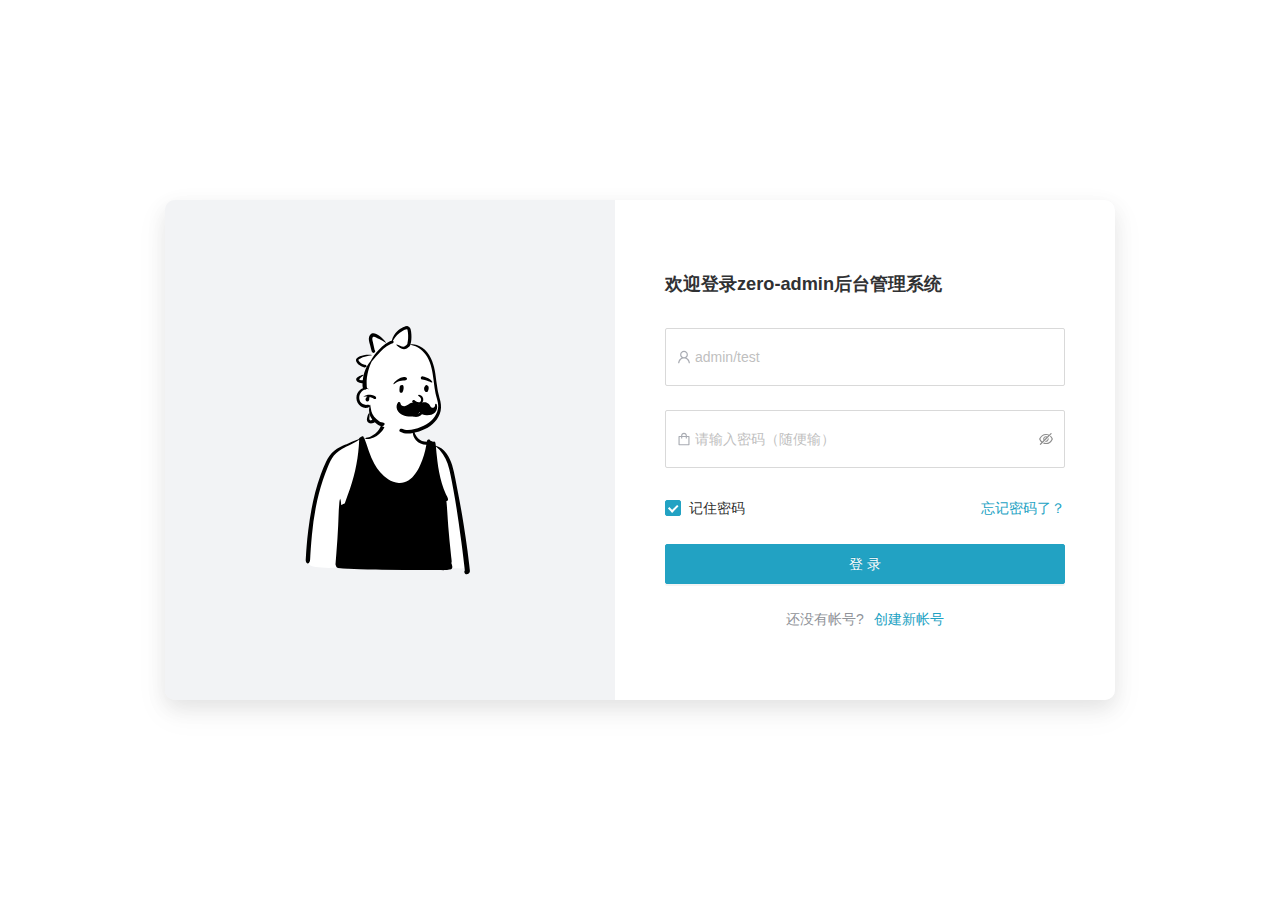
==== index.html @ c324bbe9 "deploy" ====
<!DOCTYPE html>
<html lang="en">
  <head>
    <meta charset="UTF-8" />
    <link rel="icon" href="/favicon.ico" />
    <meta name="viewport" content="width=device-width, initial-scale=1.0" />
    <title>zero-admin</title>
    <style>
      body {
        min-width: 64rem;
        overflow: hidden;
      }
      #app {
        width: 100%;
        height: 100%;
        min-width: 64rem;
        overflow: hidden;
      }
    </style>
    <script type="module" crossorigin src="/static/index-c4d596f6.js"></script>
    <link rel="modulepreload" crossorigin href="/static/vue-108bee2e.js">
    <link rel="modulepreload" crossorigin href="/static/_plugin-vue_export-helper-1b428a4d.js">
    <link rel="modulepreload" crossorigin href="/static/pinia-eca2817f.js">
    <link rel="modulepreload" crossorigin href="/static/index-9179353e.js">
    <link rel="modulepreload" crossorigin href="/static/antd-8bbd150b.js">
    <link rel="modulepreload" crossorigin href="/static/icons-7caccd24.js">
    <link rel="modulepreload" crossorigin href="/static/axios-707b95a3.js">
    <link rel="modulepreload" crossorigin href="/static/index-adb2b361.js">
    <link rel="stylesheet" href="/static/index-895ea2d5.css">
    <link rel="stylesheet" href="/static/index-42923b9d.css">
    <link rel="stylesheet" href="/static/index-af22c276.css">
    <link rel="stylesheet" href="/static/index-a7885363.css">
  </head>
  <body>
    <div id="app">
      <style>
        html[data-theme='dark'] .app-loading {
          background-color: #2c344a;
        }

        html[data-theme='dark'] .app-loading .app-loading-title {
          color: rgb(255 255 255 / 85%);
        }

        .app-loading {
          display: -webkit-box;
          display: -webkit-flex;
          display: -ms-flexbox;
          display: flex;
          width: 100%;
          height: 100%;
          -webkit-box-pack: center;
          -webkit-justify-content: center;
              -ms-flex-pack: center;
                  justify-content: center;
          -webkit-box-align: center;
          -webkit-align-items: center;
              -ms-flex-align: center;
                  align-items: center;
          -webkit-box-orient: vertical;
          -webkit-box-direction: normal;
          -webkit-flex-direction: column;
              -ms-flex-direction: column;
                  flex-direction: column;
          background-color: #f4f7f9;
        }

        .app-loading .app-loading-wrap {
          position: absolute;
          top: 50%;
          left: 50%;
          display: -webkit-box;
          display: -webkit-flex;
          display: -ms-flexbox;
          display: flex;
          -webkit-transform: translate3d(-50%, -50%, 0);
                  transform: translate3d(-50%, -50%, 0);
          -webkit-box-pack: center;
          -webkit-justify-content: center;
              -ms-flex-pack: center;
                  justify-content: center;
          -webkit-box-align: center;
          -webkit-align-items: center;
              -ms-flex-align: center;
                  align-items: center;
          -webkit-box-orient: vertical;
          -webkit-box-direction: normal;
          -webkit-flex-direction: column;
              -ms-flex-direction: column;
                  flex-direction: column;
        }

        .app-loading .dots {
          display: -webkit-box;
          display: -webkit-flex;
          display: -ms-flexbox;
          display: flex;
          padding: 6.125rem;
          -webkit-box-pack: center;
          -webkit-justify-content: center;
              -ms-flex-pack: center;
                  justify-content: center;
          -webkit-box-align: center;
          -webkit-align-items: center;
              -ms-flex-align: center;
                  align-items: center;
        }

        .app-loading .app-loading-title {
          display: -webkit-box;
          display: -webkit-flex;
          display: -ms-flexbox;
          display: flex;
          margin-top: 1.875rem;
          font-size: 1.875rem;
          color: rgb(0 0 0 / 85%);
          -webkit-box-pack: center;
          -webkit-justify-content: center;
              -ms-flex-pack: center;
                  justify-content: center;
          -webkit-box-align: center;
          -webkit-align-items: center;
              -ms-flex-align: center;
                  align-items: center;
        }

        .app-loading .app-loading-logo {
          display: block;
          width: 5.625rem;
          margin: 0 auto;
          margin-bottom: 1.25rem;
        }

        .dot {
          position: relative;
          display: inline-block;
          width: 3rem;
          height: 3rem;
          margin-top: 1.875rem;
          font-size: 2rem;
          -webkit-transform: rotate(45deg);
              -ms-transform: rotate(45deg);
                  transform: rotate(45deg);
          box-sizing: border-box;
          -webkit-animation: antRotate 1.2s infinite linear;
                  animation: antRotate 1.2s infinite linear;
        }

        .dot i {
          position: absolute;
          display: block;
          width: 1.25rem;
          height: 1.25rem;
          background-color: #22a2c3;
          border-radius: 100%;
          opacity: 30%;
          -webkit-transform: scale(0.75);
              -ms-transform: scale(0.75);
                  transform: scale(0.75);
          -webkit-animation: antSpinMove 1s infinite linear alternate;
                  animation: antSpinMove 1s infinite linear alternate;
          -webkit-transform-origin: 50% 50%;
              -ms-transform-origin: 50% 50%;
                  transform-origin: 50% 50%;
        }

        .dot i:nth-child(1) {
          top: 0;
          left: 0;
        }

        .dot i:nth-child(2) {
          top: 0;
          right: 0;
          -webkit-animation-delay: 0.4s;
                  animation-delay: 0.4s;
        }

        .dot i:nth-child(3) {
          right: 0;
          bottom: 0;
          -webkit-animation-delay: 0.8s;
                  animation-delay: 0.8s;
        }

        .dot i:nth-child(4) {
          bottom: 0;
          left: 0;
          -webkit-animation-delay: 1.2s;
                  animation-delay: 1.2s;
        }
        @-webkit-keyframes antRotate {
          to {
            -webkit-transform: rotate(405deg);
                    transform: rotate(405deg);
          }
        }
        @keyframes antRotate {
          to {
            -webkit-transform: rotate(405deg);
                    transform: rotate(405deg);
          }
        }
        @keyframes antRotate {
          to {
            -webkit-transform: rotate(405deg);
                    transform: rotate(405deg);
          }
        }
        @-webkit-keyframes antSpinMove {
          to {
            opacity: 100%;
          }
        }
        @keyframes antSpinMove {
          to {
            opacity: 100%;
          }
        }
        @keyframes antSpinMove {
          to {
            opacity: 100%;
          }
        }
      </style>
      <div class="app-loading">
        <div class="app-loading-wrap">
          <img src="/static/logo-ffc25827.svg" class="app-loading-logo" alt="Logo" />
          <div class="app-loading-dots">
            <span class="dot dot-spin"><i></i><i></i><i></i><i></i></span>
          </div>
          <div class="app-loading-title">zero-admin</div>
        </div>
      </div>
    </div>
    </div>
    
    <script>
      // 自适应
      function resize() {
        let fs = document.body.clientWidth / 75;
        // 上面的75是根据设计图尺寸修改，例如设计图宽为1220，给左右两边各留10px，即1220-20=1200，1200/16(字体大小)等于75

        if (fs > 16) {
          // 控制字体大小，以免过大过小
          fs = 16;
        } else if (fs < 14) {
          fs = 14;
        }
        // 👇注意这里不能直接document.body.style
        const srt = "font-size: " + fs + "px;"
        document.getElementsByTagName('html')[0].style = srt
      }
      resize();
      window.onresize = resize;
    </script>
  </body>
</html>
---- static/index-895ea2d5.css ----
.ant-menu-item-danger.ant-menu-item,.ant-menu-item-danger.ant-menu-item:hover,.ant-menu-item-danger.ant-menu-item-active{color:#ff4d4f}.ant-menu-item-danger.ant-menu-item:active{background:#fff1f0}.ant-menu-item-danger.ant-menu-item-selected{color:#ff4d4f}.ant-menu-item-danger.ant-menu-item-selected>a,.ant-menu-item-danger.ant-menu-item-selected>a:hover{color:#ff4d4f}.ant-menu:not(.ant-menu-horizontal) .ant-menu-item-danger.ant-menu-item-selected{background-color:#fff1f0}.ant-menu-inline .ant-menu-item-danger.ant-menu-item:after{border-right-color:#ff4d4f}.ant-menu-dark .ant-menu-item-danger.ant-menu-item,.ant-menu-dark .ant-menu-item-danger.ant-menu-item:hover,.ant-menu-dark .ant-menu-item-danger.ant-menu-item>a{color:#ff4d4f}.ant-menu-dark.ant-menu-dark:not(.ant-menu-horizontal) .ant-menu-item-danger.ant-menu-item-selected{color:#fff;background-color:#ff4d4f}.ant-menu{box-sizing:border-box;margin:0;font-variant:tabular-nums;line-height:1.5715;-webkit-font-feature-settings:"tnum";-moz-font-feature-settings:"tnum";font-feature-settings:"tnum";padding:0;color:#000000d9;font-size:.875rem;line-height:0;text-align:left;list-style:none;background:#fff;outline:none;box-shadow:0 .1875rem .375rem -.25rem #0000001f,0 .375rem 1rem #00000014,0 .5625rem 1.75rem .5rem #0000000d;-webkit-transition:background .3s,width .3s cubic-bezier(.2,0,0,1) 0s;transition:background .3s,width .3s cubic-bezier(.2,0,0,1) 0s}.ant-menu:before{display:table;content:""}.ant-menu:after{display:table;clear:both;content:""}.ant-menu.ant-menu-root:focus-visible{box-shadow:0 0 0 .125rem #c6f2f5}.ant-menu ul,.ant-menu ol{margin:0;padding:0;list-style:none}.ant-menu-overflow{display:-webkit-box;display:-webkit-flex;display:-ms-flexbox;display:flex}.ant-menu-overflow-item{-webkit-box-flex:0;-webkit-flex:none;-ms-flex:none;flex:none}.ant-menu-hidden,.ant-menu-submenu-hidden{display:none}.ant-menu-item-group-title{height:1.5715;padding:.5rem 1rem;color:#00000073;font-size:.875rem;line-height:1.5715;-webkit-transition:all .3s;transition:all .3s}.ant-menu-horizontal .ant-menu-submenu{-webkit-transition:border-color .3s cubic-bezier(.645,.045,.355,1),background .3s cubic-bezier(.645,.045,.355,1);transition:border-color .3s cubic-bezier(.645,.045,.355,1),background .3s cubic-bezier(.645,.045,.355,1)}.ant-menu-submenu,.ant-menu-submenu-inline{-webkit-transition:border-color .3s cubic-bezier(.645,.045,.355,1),background .3s cubic-bezier(.645,.045,.355,1),padding .15s cubic-bezier(.645,.045,.355,1);transition:border-color .3s cubic-bezier(.645,.045,.355,1),background .3s cubic-bezier(.645,.045,.355,1),padding .15s cubic-bezier(.645,.045,.355,1)}.ant-menu-submenu-selected{color:#22a2c3}.ant-menu-item:active,.ant-menu-submenu-title:active{background:#f0feff}.ant-menu-submenu .ant-menu-sub{cursor:initial;-webkit-transition:background .3s cubic-bezier(.645,.045,.355,1),padding .3s cubic-bezier(.645,.045,.355,1);transition:background .3s cubic-bezier(.645,.045,.355,1),padding .3s cubic-bezier(.645,.045,.355,1)}.ant-menu-title-content{-webkit-transition:color .3s;transition:color .3s}.ant-menu-item a{color:#000000d9}.ant-menu-item a:hover{color:#22a2c3}.ant-menu-item a:before{position:absolute;top:0;right:0;bottom:0;left:0;background-color:transparent;content:""}.ant-menu-item>.ant-badge a{color:#000000d9}.ant-menu-item>.ant-badge a:hover{color:#22a2c3}.ant-menu-item-divider{overflow:hidden;line-height:0;border-color:#f0f0f0;border-style:solid;border-width:.0625rem 0 0}.ant-menu-item-divider-dashed{border-style:dashed}.ant-menu-horizontal .ant-menu-item,.ant-menu-horizontal .ant-menu-submenu{margin-top:-.0625rem}.ant-menu-horizontal>.ant-menu-item:hover,.ant-menu-horizontal>.ant-menu-item-active,.ant-menu-horizontal>.ant-menu-submenu .ant-menu-submenu-title:hover{background-color:transparent}.ant-menu-item-selected,.ant-menu-item-selected a,.ant-menu-item-selected a:hover{color:#22a2c3}.ant-menu:not(.ant-menu-horizontal) .ant-menu-item-selected{background-color:#f0feff}.ant-menu-inline,.ant-menu-vertical,.ant-menu-vertical-left{border-right:.0625rem solid #f0f0f0}.ant-menu-vertical-right{border-left:.0625rem solid #f0f0f0}.ant-menu-vertical.ant-menu-sub,.ant-menu-vertical-left.ant-menu-sub,.ant-menu-vertical-right.ant-menu-sub{min-width:10rem;max-height:calc(100vh - 6.25rem);padding:0;overflow:hidden;border-right:0}.ant-menu-vertical.ant-menu-sub:not([class*="-active"]),.ant-menu-vertical-left.ant-menu-sub:not([class*="-active"]),.ant-menu-vertical-right.ant-menu-sub:not([class*="-active"]){overflow-x:hidden;overflow-y:auto}.ant-menu-vertical.ant-menu-sub .ant-menu-item,.ant-menu-vertical-left.ant-menu-sub .ant-menu-item,.ant-menu-vertical-right.ant-menu-sub .ant-menu-item{left:0;margin-left:0;border-right:0}.ant-menu-vertical.ant-menu-sub .ant-menu-item:after,.ant-menu-vertical-left.ant-menu-sub .ant-menu-item:after,.ant-menu-vertical-right.ant-menu-sub .ant-menu-item:after{border-right:0}.ant-menu-vertical.ant-menu-sub>.ant-menu-item,.ant-menu-vertical-left.ant-menu-sub>.ant-menu-item,.ant-menu-vertical-right.ant-menu-sub>.ant-menu-item,.ant-menu-vertical.ant-menu-sub>.ant-menu-submenu,.ant-menu-vertical-left.ant-menu-sub>.ant-menu-submenu,.ant-menu-vertical-right.ant-menu-sub>.ant-menu-submenu{-webkit-transform-origin:0 0;-ms-transform-origin:0 0;transform-origin:0 0}.ant-menu-horizontal.ant-menu-sub{min-width:7.125rem}.ant-menu-horizontal .ant-menu-item,.ant-menu-horizontal .ant-menu-submenu-title{-webkit-transition:border-color .3s,background .3s;transition:border-color .3s,background .3s}.ant-menu-item,.ant-menu-submenu-title{position:relative;display:block;margin:0;padding:0 1.25rem;white-space:nowrap;cursor:pointer;-webkit-transition:border-color .3s,background .3s,padding .3s cubic-bezier(.645,.045,.355,1);transition:border-color .3s,background .3s,padding .3s cubic-bezier(.645,.045,.355,1)}.ant-menu-item .ant-menu-item-icon,.ant-menu-submenu-title .ant-menu-item-icon,.ant-menu-item .anticon,.ant-menu-submenu-title .anticon{min-width:.875rem;font-size:.875rem;-webkit-transition:font-size .15s cubic-bezier(.215,.61,.355,1),margin .3s cubic-bezier(.645,.045,.355,1),color .3s;transition:font-size .15s cubic-bezier(.215,.61,.355,1),margin .3s cubic-bezier(.645,.045,.355,1),color .3s}.ant-menu-item .ant-menu-item-icon+span,.ant-menu-submenu-title .ant-menu-item-icon+span,.ant-menu-item .anticon+span,.ant-menu-submenu-title .anticon+span{margin-left:.625rem;opacity:1;-webkit-transition:opacity .3s cubic-bezier(.645,.045,.355,1),margin .3s,color .3s;transition:opacity .3s cubic-bezier(.645,.045,.355,1),margin .3s,color .3s}.ant-menu-item .ant-menu-item-icon.svg,.ant-menu-submenu-title .ant-menu-item-icon.svg{vertical-align:-.125em}.ant-menu-item.ant-menu-item-only-child>.anticon,.ant-menu-submenu-title.ant-menu-item-only-child>.anticon,.ant-menu-item.ant-menu-item-only-child>.ant-menu-item-icon,.ant-menu-submenu-title.ant-menu-item-only-child>.ant-menu-item-icon{margin-right:0}.ant-menu-item:focus-visible,.ant-menu-submenu-title:focus-visible{box-shadow:0 0 0 .125rem #c6f2f5}.ant-menu>.ant-menu-item-divider{margin:.0625rem 0;padding:0}.ant-menu-submenu-popup{position:absolute;z-index:1050;background:transparent;border-radius:.125rem;box-shadow:none;-webkit-transform-origin:0 0;-ms-transform-origin:0 0;transform-origin:0 0}.ant-menu-submenu-popup:before{position:absolute;top:-.4375rem;right:0;bottom:0;left:0;z-index:-1;width:100%;height:100%;opacity:.0001;content:" "}.ant-menu-submenu-placement-rightTop:before{top:0;left:-.4375rem}.ant-menu-submenu>.ant-menu{background-color:#fff;border-radius:.125rem}.ant-menu-submenu>.ant-menu-submenu-title:after{-webkit-transition:-webkit-transform .3s cubic-bezier(.645,.045,.355,1);transition:-webkit-transform .3s cubic-bezier(.645,.045,.355,1);transition:transform .3s cubic-bezier(.645,.045,.355,1);transition:transform .3s cubic-bezier(.645,.045,.355,1),-webkit-transform .3s cubic-bezier(.645,.045,.355,1)}.ant-menu-submenu-popup>.ant-menu{background-color:#fff}.ant-menu-submenu-expand-icon,.ant-menu-submenu-arrow{position:absolute;top:50%;right:1rem;width:.625rem;color:#000000d9;-webkit-transform:translateY(-50%);-ms-transform:translateY(-50%);transform:translateY(-50%);-webkit-transition:-webkit-transform .3s cubic-bezier(.645,.045,.355,1);transition:-webkit-transform .3s cubic-bezier(.645,.045,.355,1);transition:transform .3s cubic-bezier(.645,.045,.355,1);transition:transform .3s cubic-bezier(.645,.045,.355,1),-webkit-transform .3s cubic-bezier(.645,.045,.355,1)}.ant-menu-submenu-arrow:before,.ant-menu-submenu-arrow:after{position:absolute;width:.375rem;height:.09375rem;background-color:currentcolor;border-radius:.125rem;-webkit-transition:background .3s cubic-bezier(.645,.045,.355,1),top .3s cubic-bezier(.645,.045,.355,1),color .3s cubic-bezier(.645,.045,.355,1),-webkit-transform .3s cubic-bezier(.645,.045,.355,1);transition:background .3s cubic-bezier(.645,.045,.355,1),top .3s cubic-bezier(.645,.045,.355,1),color .3s cubic-bezier(.645,.045,.355,1),-webkit-transform .3s cubic-bezier(.645,.045,.355,1);transition:background .3s cubic-bezier(.645,.045,.355,1),transform .3s cubic-bezier(.645,.045,.355,1),top .3s cubic-bezier(.645,.045,.355,1),color .3s cubic-bezier(.645,.045,.355,1);transition:background .3s cubic-bezier(.645,.045,.355,1),transform .3s cubic-bezier(.645,.045,.355,1),top .3s cubic-bezier(.645,.045,.355,1),color .3s cubic-bezier(.645,.045,.355,1),-webkit-transform .3s cubic-bezier(.645,.045,.355,1);content:""}.ant-menu-submenu-arrow:before{-webkit-transform:rotate(45deg) translateY(-.15625rem);-ms-transform:rotate(45deg) translateY(-.15625rem);transform:rotate(45deg) translateY(-.15625rem)}.ant-menu-submenu-arrow:after{-webkit-transform:rotate(-45deg) translateY(.15625rem);-ms-transform:rotate(-45deg) translateY(.15625rem);transform:rotate(-45deg) translateY(.15625rem)}.ant-menu-submenu:hover>.ant-menu-submenu-title>.ant-menu-submenu-expand-icon,.ant-menu-submenu:hover>.ant-menu-submenu-title>.ant-menu-submenu-arrow{color:#22a2c3}.ant-menu-inline-collapsed .ant-menu-submenu-arrow:before,.ant-menu-submenu-inline .ant-menu-submenu-arrow:before{-webkit-transform:rotate(-45deg) translateX(.15625rem);-ms-transform:rotate(-45deg) translateX(.15625rem);transform:rotate(-45deg) translate(.15625rem)}.ant-menu-inline-collapsed .ant-menu-submenu-arrow:after,.ant-menu-submenu-inline .ant-menu-submenu-arrow:after{-webkit-transform:rotate(45deg) translateX(-.15625rem);-ms-transform:rotate(45deg) translateX(-.15625rem);transform:rotate(45deg) translate(-.15625rem)}.ant-menu-submenu-horizontal .ant-menu-submenu-arrow{display:none}.ant-menu-submenu-open.ant-menu-submenu-inline>.ant-menu-submenu-title>.ant-menu-submenu-arrow{-webkit-transform:translateY(-.125rem);-ms-transform:translateY(-.125rem);transform:translateY(-.125rem)}.ant-menu-submenu-open.ant-menu-submenu-inline>.ant-menu-submenu-title>.ant-menu-submenu-arrow:after{-webkit-transform:rotate(-45deg) translateX(-.15625rem);-ms-transform:rotate(-45deg) translateX(-.15625rem);transform:rotate(-45deg) translate(-.15625rem)}.ant-menu-submenu-open.ant-menu-submenu-inline>.ant-menu-submenu-title>.ant-menu-submenu-arrow:before{-webkit-transform:rotate(45deg) translateX(.15625rem);-ms-transform:rotate(45deg) translateX(.15625rem);transform:rotate(45deg) translate(.15625rem)}.ant-menu-vertical .ant-menu-submenu-selected,.ant-menu-vertical-left .ant-menu-submenu-selected,.ant-menu-vertical-right .ant-menu-submenu-selected{color:#22a2c3}.ant-menu-horizontal{line-height:2.875rem;border:0;border-bottom:.0625rem solid #f0f0f0;box-shadow:none}.ant-menu-horizontal:not(.ant-menu-dark)>.ant-menu-item,.ant-menu-horizontal:not(.ant-menu-dark)>.ant-menu-submenu{margin-top:-.0625rem;margin-bottom:0;padding:0 1.25rem}.ant-menu-horizontal:not(.ant-menu-dark)>.ant-menu-item:hover,.ant-menu-horizontal:not(.ant-menu-dark)>.ant-menu-submenu:hover,.ant-menu-horizontal:not(.ant-menu-dark)>.ant-menu-item-active,.ant-menu-horizontal:not(.ant-menu-dark)>.ant-menu-submenu-active,.ant-menu-horizontal:not(.ant-menu-dark)>.ant-menu-item-open,.ant-menu-horizontal:not(.ant-menu-dark)>.ant-menu-submenu-open,.ant-menu-horizontal:not(.ant-menu-dark)>.ant-menu-item-selected,.ant-menu-horizontal:not(.ant-menu-dark)>.ant-menu-submenu-selected{color:#22a2c3}.ant-menu-horizontal:not(.ant-menu-dark)>.ant-menu-item:hover:after,.ant-menu-horizontal:not(.ant-menu-dark)>.ant-menu-submenu:hover:after,.ant-menu-horizontal:not(.ant-menu-dark)>.ant-menu-item-active:after,.ant-menu-horizontal:not(.ant-menu-dark)>.ant-menu-submenu-active:after,.ant-menu-horizontal:not(.ant-menu-dark)>.ant-menu-item-open:after,.ant-menu-horizontal:not(.ant-menu-dark)>.ant-menu-submenu-open:after,.ant-menu-horizontal:not(.ant-menu-dark)>.ant-menu-item-selected:after,.ant-menu-horizontal:not(.ant-menu-dark)>.ant-menu-submenu-selected:after{border-bottom:.125rem solid #22a2c3}.ant-menu-horizontal>.ant-menu-item,.ant-menu-horizontal>.ant-menu-submenu{position:relative;top:.0625rem;display:inline-block;vertical-align:bottom}.ant-menu-horizontal>.ant-menu-item:after,.ant-menu-horizontal>.ant-menu-submenu:after{position:absolute;right:1.25rem;bottom:0;left:1.25rem;border-bottom:.125rem solid transparent;-webkit-transition:border-color .3s cubic-bezier(.645,.045,.355,1);transition:border-color .3s cubic-bezier(.645,.045,.355,1);content:""}.ant-menu-horizontal>.ant-menu-submenu>.ant-menu-submenu-title{padding:0}.ant-menu-horizontal>.ant-menu-item a{color:#000000d9}.ant-menu-horizontal>.ant-menu-item a:hover{color:#22a2c3}.ant-menu-horizontal>.ant-menu-item a:before{bottom:-.125rem}.ant-menu-horizontal>.ant-menu-item-selected a{color:#22a2c3}.ant-menu-horizontal:after{display:block;clear:both;height:0;content:" "}.ant-menu-vertical .ant-menu-item,.ant-menu-vertical-left .ant-menu-item,.ant-menu-vertical-right .ant-menu-item,.ant-menu-inline .ant-menu-item{position:relative}.ant-menu-vertical .ant-menu-item:after,.ant-menu-vertical-left .ant-menu-item:after,.ant-menu-vertical-right .ant-menu-item:after,.ant-menu-inline .ant-menu-item:after{position:absolute;top:0;right:0;bottom:0;border-right:.1875rem solid #22a2c3;-webkit-transform:scaleY(.0001);-ms-transform:scaleY(.0001);transform:scaleY(.0001);opacity:0;-webkit-transition:opacity .15s cubic-bezier(.215,.61,.355,1),-webkit-transform .15s cubic-bezier(.215,.61,.355,1);transition:opacity .15s cubic-bezier(.215,.61,.355,1),-webkit-transform .15s cubic-bezier(.215,.61,.355,1);transition:transform .15s cubic-bezier(.215,.61,.355,1),opacity .15s cubic-bezier(.215,.61,.355,1);transition:transform .15s cubic-bezier(.215,.61,.355,1),opacity .15s cubic-bezier(.215,.61,.355,1),-webkit-transform .15s cubic-bezier(.215,.61,.355,1);content:""}.ant-menu-vertical .ant-menu-item,.ant-menu-vertical-left .ant-menu-item,.ant-menu-vertical-right .ant-menu-item,.ant-menu-inline .ant-menu-item,.ant-menu-vertical .ant-menu-submenu-title,.ant-menu-vertical-left .ant-menu-submenu-title,.ant-menu-vertical-right .ant-menu-submenu-title,.ant-menu-inline .ant-menu-submenu-title{height:2.5rem;margin-top:.25rem;margin-bottom:.25rem;padding:0 1rem;overflow:hidden;line-height:2.5rem;text-overflow:ellipsis}.ant-menu-vertical .ant-menu-submenu,.ant-menu-vertical-left .ant-menu-submenu,.ant-menu-vertical-right .ant-menu-submenu,.ant-menu-inline .ant-menu-submenu{padding-bottom:.00125rem}.ant-menu-vertical .ant-menu-item:not(:last-child),.ant-menu-vertical-left .ant-menu-item:not(:last-child),.ant-menu-vertical-right .ant-menu-item:not(:last-child),.ant-menu-inline .ant-menu-item:not(:last-child){margin-bottom:.5rem}.ant-menu-vertical>.ant-menu-item,.ant-menu-vertical-left>.ant-menu-item,.ant-menu-vertical-right>.ant-menu-item,.ant-menu-inline>.ant-menu-item,.ant-menu-vertical>.ant-menu-submenu>.ant-menu-submenu-title,.ant-menu-vertical-left>.ant-menu-submenu>.ant-menu-submenu-title,.ant-menu-vertical-right>.ant-menu-submenu>.ant-menu-submenu-title,.ant-menu-inline>.ant-menu-submenu>.ant-menu-submenu-title{height:2.5rem;line-height:2.5rem}.ant-menu-vertical .ant-menu-item-group-list .ant-menu-submenu-title,.ant-menu-vertical .ant-menu-submenu-title{padding-right:2.125rem}.ant-menu-inline{width:100%}.ant-menu-inline .ant-menu-selected:after,.ant-menu-inline .ant-menu-item-selected:after{-webkit-transform:scaleY(1);-ms-transform:scaleY(1);transform:scaleY(1);opacity:1;-webkit-transition:opacity .15s cubic-bezier(.645,.045,.355,1),-webkit-transform .15s cubic-bezier(.645,.045,.355,1);transition:opacity .15s cubic-bezier(.645,.045,.355,1),-webkit-transform .15s cubic-bezier(.645,.045,.355,1);transition:transform .15s cubic-bezier(.645,.045,.355,1),opacity .15s cubic-bezier(.645,.045,.355,1);transition:transform .15s cubic-bezier(.645,.045,.355,1),opacity .15s cubic-bezier(.645,.045,.355,1),-webkit-transform .15s cubic-bezier(.645,.045,.355,1)}.ant-menu-inline .ant-menu-item,.ant-menu-inline .ant-menu-submenu-title{width:calc(100% + .0625rem)}.ant-menu-inline .ant-menu-item-group-list .ant-menu-submenu-title,.ant-menu-inline .ant-menu-submenu-title{padding-right:2.125rem}.ant-menu-inline.ant-menu-root .ant-menu-item,.ant-menu-inline.ant-menu-root .ant-menu-submenu-title{display:-webkit-box;display:-webkit-flex;display:-ms-flexbox;display:flex;-webkit-box-align:center;-webkit-align-items:center;-ms-flex-align:center;align-items:center;-webkit-transition:border-color .3s,background .3s,padding .1s cubic-bezier(.215,.61,.355,1);transition:border-color .3s,background .3s,padding .1s cubic-bezier(.215,.61,.355,1)}.ant-menu-inline.ant-menu-root .ant-menu-item>.ant-menu-title-content,.ant-menu-inline.ant-menu-root .ant-menu-submenu-title>.ant-menu-title-content{-webkit-box-flex:1;-webkit-flex:auto;-ms-flex:auto;flex:auto;min-width:0;overflow:hidden;text-overflow:ellipsis}.ant-menu-inline.ant-menu-root .ant-menu-item>*,.ant-menu-inline.ant-menu-root .ant-menu-submenu-title>*{-webkit-box-flex:0;-webkit-flex:none;-ms-flex:none;flex:none}.ant-menu.ant-menu-inline-collapsed{width:5rem}.ant-menu.ant-menu-inline-collapsed>.ant-menu-item,.ant-menu.ant-menu-inline-collapsed>.ant-menu-item-group>.ant-menu-item-group-list>.ant-menu-item,.ant-menu.ant-menu-inline-collapsed>.ant-menu-item-group>.ant-menu-item-group-list>.ant-menu-submenu>.ant-menu-submenu-title,.ant-menu.ant-menu-inline-collapsed>.ant-menu-submenu>.ant-menu-submenu-title{left:0;padding:0 calc(50% - .5rem);text-overflow:clip}.ant-menu.ant-menu-inline-collapsed>.ant-menu-item .ant-menu-submenu-arrow,.ant-menu.ant-menu-inline-collapsed>.ant-menu-item-group>.ant-menu-item-group-list>.ant-menu-item .ant-menu-submenu-arrow,.ant-menu.ant-menu-inline-collapsed>.ant-menu-item-group>.ant-menu-item-group-list>.ant-menu-submenu>.ant-menu-submenu-title .ant-menu-submenu-arrow,.ant-menu.ant-menu-inline-collapsed>.ant-menu-submenu>.ant-menu-submenu-title .ant-menu-submenu-arrow{opacity:0}.ant-menu.ant-menu-inline-collapsed>.ant-menu-item .ant-menu-item-icon,.ant-menu.ant-menu-inline-collapsed>.ant-menu-item-group>.ant-menu-item-group-list>.ant-menu-item .ant-menu-item-icon,.ant-menu.ant-menu-inline-collapsed>.ant-menu-item-group>.ant-menu-item-group-list>.ant-menu-submenu>.ant-menu-submenu-title .ant-menu-item-icon,.ant-menu.ant-menu-inline-collapsed>.ant-menu-submenu>.ant-menu-submenu-title .ant-menu-item-icon,.ant-menu.ant-menu-inline-collapsed>.ant-menu-item .anticon,.ant-menu.ant-menu-inline-collapsed>.ant-menu-item-group>.ant-menu-item-group-list>.ant-menu-item .anticon,.ant-menu.ant-menu-inline-collapsed>.ant-menu-item-group>.ant-menu-item-group-list>.ant-menu-submenu>.ant-menu-submenu-title .anticon,.ant-menu.ant-menu-inline-collapsed>.ant-menu-submenu>.ant-menu-submenu-title .anticon{margin:0;font-size:1rem;line-height:2.5rem}.ant-menu.ant-menu-inline-collapsed>.ant-menu-item .ant-menu-item-icon+span,.ant-menu.ant-menu-inline-collapsed>.ant-menu-item-group>.ant-menu-item-group-list>.ant-menu-item .ant-menu-item-icon+span,.ant-menu.ant-menu-inline-collapsed>.ant-menu-item-group>.ant-menu-item-group-list>.ant-menu-submenu>.ant-menu-submenu-title .ant-menu-item-icon+span,.ant-menu.ant-menu-inline-collapsed>.ant-menu-submenu>.ant-menu-submenu-title .ant-menu-item-icon+span,.ant-menu.ant-menu-inline-collapsed>.ant-menu-item .anticon+span,.ant-menu.ant-menu-inline-collapsed>.ant-menu-item-group>.ant-menu-item-group-list>.ant-menu-item .anticon+span,.ant-menu.ant-menu-inline-collapsed>.ant-menu-item-group>.ant-menu-item-group-list>.ant-menu-submenu>.ant-menu-submenu-title .anticon+span,.ant-menu.ant-menu-inline-collapsed>.ant-menu-submenu>.ant-menu-submenu-title .anticon+span{display:inline-block;opacity:0}.ant-menu.ant-menu-inline-collapsed .ant-menu-item-icon,.ant-menu.ant-menu-inline-collapsed .anticon{display:inline-block}.ant-menu.ant-menu-inline-collapsed-tooltip{pointer-events:none}.ant-menu.ant-menu-inline-collapsed-tooltip .ant-menu-item-icon,.ant-menu.ant-menu-inline-collapsed-tooltip .anticon{display:none}.ant-menu.ant-menu-inline-collapsed-tooltip a{color:#ffffffd9}.ant-menu.ant-menu-inline-collapsed .ant-menu-item-group-title{padding-right:.25rem;padding-left:.25rem;overflow:hidden;white-space:nowrap;text-overflow:ellipsis}.ant-menu-item-group-list{margin:0;padding:0}.ant-menu-item-group-list .ant-menu-item,.ant-menu-item-group-list .ant-menu-submenu-title{padding:0 1rem 0 1.75rem}.ant-menu-root.ant-menu-vertical,.ant-menu-root.ant-menu-vertical-left,.ant-menu-root.ant-menu-vertical-right,.ant-menu-root.ant-menu-inline{box-shadow:none}.ant-menu-root.ant-menu-inline-collapsed .ant-menu-item>.ant-menu-inline-collapsed-noicon,.ant-menu-root.ant-menu-inline-collapsed .ant-menu-submenu .ant-menu-submenu-title>.ant-menu-inline-collapsed-noicon{font-size:1rem;text-align:center}.ant-menu-sub.ant-menu-inline{padding:0;background:#fafafa;border:0;border-radius:0;box-shadow:none}.ant-menu-sub.ant-menu-inline>.ant-menu-item,.ant-menu-sub.ant-menu-inline>.ant-menu-submenu>.ant-menu-submenu-title{height:2.5rem;line-height:2.5rem;list-style-position:inside;list-style-type:disc}.ant-menu-sub.ant-menu-inline .ant-menu-item-group-title{padding-left:2rem}.ant-menu-item-disabled,.ant-menu-submenu-disabled{color:#00000040!important;background:none;cursor:not-allowed}.ant-menu-item-disabled:after,.ant-menu-submenu-disabled:after{border-color:transparent!important}.ant-menu-item-disabled a,.ant-menu-submenu-disabled a{color:#00000040!important;pointer-events:none}.ant-menu-item-disabled>.ant-menu-submenu-title,.ant-menu-submenu-disabled>.ant-menu-submenu-title{color:#00000040!important;cursor:not-allowed}.ant-menu-item-disabled>.ant-menu-submenu-title>.ant-menu-submenu-arrow:before,.ant-menu-submenu-disabled>.ant-menu-submenu-title>.ant-menu-submenu-arrow:before,.ant-menu-item-disabled>.ant-menu-submenu-title>.ant-menu-submenu-arrow:after,.ant-menu-submenu-disabled>.ant-menu-submenu-title>.ant-menu-submenu-arrow:after{background:rgba(0,0,0,.25)!important}.ant-layout-header .ant-menu{line-height:inherit}.ant-menu-inline-collapsed-tooltip a,.ant-menu-inline-collapsed-tooltip a:hover{color:#fff}.ant-menu-light .ant-menu-item:hover,.ant-menu-light .ant-menu-item-active,.ant-menu-light .ant-menu:not(.ant-menu-inline) .ant-menu-submenu-open,.ant-menu-light .ant-menu-submenu-active,.ant-menu-light .ant-menu-submenu-title:hover{color:#22a2c3}.ant-menu.ant-menu-root:focus-visible{box-shadow:0 0 0 .125rem #137c9c}.ant-menu-dark .ant-menu-item:focus-visible,.ant-menu-dark .ant-menu-submenu-title:focus-visible{box-shadow:0 0 0 .125rem #137c9c}.ant-menu.ant-menu-dark,.ant-menu-dark .ant-menu-sub,.ant-menu.ant-menu-dark .ant-menu-sub{color:#ffffffa6;background:#001529}.ant-menu.ant-menu-dark .ant-menu-submenu-title .ant-menu-submenu-arrow,.ant-menu-dark .ant-menu-sub .ant-menu-submenu-title .ant-menu-submenu-arrow,.ant-menu.ant-menu-dark .ant-menu-sub .ant-menu-submenu-title .ant-menu-submenu-arrow{opacity:.45;-webkit-transition:all .3s;transition:all .3s}.ant-menu.ant-menu-dark .ant-menu-submenu-title .ant-menu-submenu-arrow:after,.ant-menu-dark .ant-menu-sub .ant-menu-submenu-title .ant-menu-submenu-arrow:after,.ant-menu.ant-menu-dark .ant-menu-sub .ant-menu-submenu-title .ant-menu-submenu-arrow:after,.ant-menu.ant-menu-dark .ant-menu-submenu-title .ant-menu-submenu-arrow:before,.ant-menu-dark .ant-menu-sub .ant-menu-submenu-title .ant-menu-submenu-arrow:before,.ant-menu.ant-menu-dark .ant-menu-sub .ant-menu-submenu-title .ant-menu-submenu-arrow:before{background:#fff}.ant-menu-dark.ant-menu-submenu-popup{background:transparent}.ant-menu-dark .ant-menu-inline.ant-menu-sub{background:#000c17}.ant-menu-dark.ant-menu-horizontal{border-bottom:0}.ant-menu-dark.ant-menu-horizontal>.ant-menu-item,.ant-menu-dark.ant-menu-horizontal>.ant-menu-submenu{top:0;margin-top:0;padding:0 1.25rem;border-color:#001529;border-bottom:0}.ant-menu-dark.ant-menu-horizontal>.ant-menu-item:hover{background-color:#22a2c3}.ant-menu-dark.ant-menu-horizontal>.ant-menu-item>a:before{bottom:0}.ant-menu-dark .ant-menu-item,.ant-menu-dark .ant-menu-item-group-title,.ant-menu-dark .ant-menu-item>a,.ant-menu-dark .ant-menu-item>span>a{color:#ffffffa6}.ant-menu-dark.ant-menu-inline,.ant-menu-dark.ant-menu-vertical,.ant-menu-dark.ant-menu-vertical-left,.ant-menu-dark.ant-menu-vertical-right{border-right:0}.ant-menu-dark.ant-menu-inline .ant-menu-item,.ant-menu-dark.ant-menu-vertical .ant-menu-item,.ant-menu-dark.ant-menu-vertical-left .ant-menu-item,.ant-menu-dark.ant-menu-vertical-right .ant-menu-item{left:0;margin-left:0;border-right:0}.ant-menu-dark.ant-menu-inline .ant-menu-item:after,.ant-menu-dark.ant-menu-vertical .ant-menu-item:after,.ant-menu-dark.ant-menu-vertical-left .ant-menu-item:after,.ant-menu-dark.ant-menu-vertical-right .ant-menu-item:after{border-right:0}.ant-menu-dark.ant-menu-inline .ant-menu-item,.ant-menu-dark.ant-menu-inline .ant-menu-submenu-title{width:100%}.ant-menu-dark .ant-menu-item:hover,.ant-menu-dark .ant-menu-item-active,.ant-menu-dark .ant-menu-submenu-active,.ant-menu-dark .ant-menu-submenu-open,.ant-menu-dark .ant-menu-submenu-selected,.ant-menu-dark .ant-menu-submenu-title:hover{color:#fff;background-color:transparent}.ant-menu-dark .ant-menu-item:hover>a,.ant-menu-dark .ant-menu-item-active>a,.ant-menu-dark .ant-menu-submenu-active>a,.ant-menu-dark .ant-menu-submenu-open>a,.ant-menu-dark .ant-menu-submenu-selected>a,.ant-menu-dark .ant-menu-submenu-title:hover>a,.ant-menu-dark .ant-menu-item:hover>span>a,.ant-menu-dark .ant-menu-item-active>span>a,.ant-menu-dark .ant-menu-submenu-active>span>a,.ant-menu-dark .ant-menu-submenu-open>span>a,.ant-menu-dark .ant-menu-submenu-selected>span>a,.ant-menu-dark .ant-menu-submenu-title:hover>span>a{color:#fff}.ant-menu-dark .ant-menu-item:hover>.ant-menu-submenu-title>.ant-menu-submenu-arrow,.ant-menu-dark .ant-menu-item-active>.ant-menu-submenu-title>.ant-menu-submenu-arrow,.ant-menu-dark .ant-menu-submenu-active>.ant-menu-submenu-title>.ant-menu-submenu-arrow,.ant-menu-dark .ant-menu-submenu-open>.ant-menu-submenu-title>.ant-menu-submenu-arrow,.ant-menu-dark .ant-menu-submenu-selected>.ant-menu-submenu-title>.ant-menu-submenu-arrow,.ant-menu-dark .ant-menu-submenu-title:hover>.ant-menu-submenu-title>.ant-menu-submenu-arrow{opacity:1}.ant-menu-dark .ant-menu-item:hover>.ant-menu-submenu-title>.ant-menu-submenu-arrow:after,.ant-menu-dark .ant-menu-item-active>.ant-menu-submenu-title>.ant-menu-submenu-arrow:after,.ant-menu-dark .ant-menu-submenu-active>.ant-menu-submenu-title>.ant-menu-submenu-arrow:after,.ant-menu-dark .ant-menu-submenu-open>.ant-menu-submenu-title>.ant-menu-submenu-arrow:after,.ant-menu-dark .ant-menu-submenu-selected>.ant-menu-submenu-title>.ant-menu-submenu-arrow:after,.ant-menu-dark .ant-menu-submenu-title:hover>.ant-menu-submenu-title>.ant-menu-submenu-arrow:after,.ant-menu-dark .ant-menu-item:hover>.ant-menu-submenu-title>.ant-menu-submenu-arrow:before,.ant-menu-dark .ant-menu-item-active>.ant-menu-submenu-title>.ant-menu-submenu-arrow:before,.ant-menu-dark .ant-menu-submenu-active>.ant-menu-submenu-title>.ant-menu-submenu-arrow:before,.ant-menu-dark .ant-menu-submenu-open>.ant-menu-submenu-title>.ant-menu-submenu-arrow:before,.ant-menu-dark .ant-menu-submenu-selected>.ant-menu-submenu-title>.ant-menu-submenu-arrow:before,.ant-menu-dark .ant-menu-submenu-title:hover>.ant-menu-submenu-title>.ant-menu-submenu-arrow:before{background:#fff}.ant-menu-dark .ant-menu-item:hover{background-color:transparent}.ant-menu-dark.ant-menu-dark:not(.ant-menu-horizontal) .ant-menu-item-selected{background-color:#22a2c3}.ant-menu-dark .ant-menu-item-selected{color:#fff;border-right:0}.ant-menu-dark .ant-menu-item-selected:after{border-right:0}.ant-menu-dark .ant-menu-item-selected>a,.ant-menu-dark .ant-menu-item-selected>span>a,.ant-menu-dark .ant-menu-item-selected>a:hover,.ant-menu-dark .ant-menu-item-selected>span>a:hover{color:#fff}.ant-menu-dark .ant-menu-item-selected .ant-menu-item-icon,.ant-menu-dark .ant-menu-item-selected .anticon{color:#fff}.ant-menu-dark .ant-menu-item-selected .ant-menu-item-icon+span,.ant-menu-dark .ant-menu-item-selected .anticon+span{color:#fff}.ant-menu.ant-menu-dark .ant-menu-item-selected,.ant-menu-submenu-popup.ant-menu-dark .ant-menu-item-selected{background-color:#22a2c3}.ant-menu-dark .ant-menu-item-disabled,.ant-menu-dark .ant-menu-submenu-disabled,.ant-menu-dark .ant-menu-item-disabled>a,.ant-menu-dark .ant-menu-submenu-disabled>a,.ant-menu-dark .ant-menu-item-disabled>span>a,.ant-menu-dark .ant-menu-submenu-disabled>span>a{color:#ffffff59!important;opacity:.8}.ant-menu-dark .ant-menu-item-disabled>.ant-menu-submenu-title,.ant-menu-dark .ant-menu-submenu-disabled>.ant-menu-submenu-title{color:#ffffff59!important}.ant-menu-dark .ant-menu-item-disabled>.ant-menu-submenu-title>.ant-menu-submenu-arrow:before,.ant-menu-dark .ant-menu-submenu-disabled>.ant-menu-submenu-title>.ant-menu-submenu-arrow:before,.ant-menu-dark .ant-menu-item-disabled>.ant-menu-submenu-title>.ant-menu-submenu-arrow:after,.ant-menu-dark .ant-menu-submenu-disabled>.ant-menu-submenu-title>.ant-menu-submenu-arrow:after{background:rgba(255,255,255,.35)!important}.ant-menu.ant-menu-rtl{direction:rtl;text-align:right}.ant-menu-rtl .ant-menu-item-group-title{text-align:right}.ant-menu-rtl.ant-menu-inline,.ant-menu-rtl.ant-menu-vertical{border-right:none;border-left:.0625rem solid #f0f0f0}.ant-menu-rtl.ant-menu-dark.ant-menu-inline,.ant-menu-rtl.ant-menu-dark.ant-menu-vertical{border-left:none}.ant-menu-rtl.ant-menu-vertical.ant-menu-sub>.ant-menu-item,.ant-menu-rtl.ant-menu-vertical-left.ant-menu-sub>.ant-menu-item,.ant-menu-rtl.ant-menu-vertical-right.ant-menu-sub>.ant-menu-item,.ant-menu-rtl.ant-menu-vertical.ant-menu-sub>.ant-menu-submenu,.ant-menu-rtl.ant-menu-vertical-left.ant-menu-sub>.ant-menu-submenu,.ant-menu-rtl.ant-menu-vertical-right.ant-menu-sub>.ant-menu-submenu{-webkit-transform-origin:top right;-ms-transform-origin:top right;transform-origin:top right}.ant-menu-rtl .ant-menu-item .ant-menu-item-icon,.ant-menu-rtl .ant-menu-submenu-title .ant-menu-item-icon,.ant-menu-rtl .ant-menu-item .anticon,.ant-menu-rtl .ant-menu-submenu-title .anticon{margin-right:auto;margin-left:.625rem}.ant-menu-rtl .ant-menu-item.ant-menu-item-only-child>.ant-menu-item-icon,.ant-menu-rtl .ant-menu-submenu-title.ant-menu-item-only-child>.ant-menu-item-icon,.ant-menu-rtl .ant-menu-item.ant-menu-item-only-child>.anticon,.ant-menu-rtl .ant-menu-submenu-title.ant-menu-item-only-child>.anticon{margin-left:0}.ant-menu-submenu-rtl.ant-menu-submenu-popup{-webkit-transform-origin:100% 0;-ms-transform-origin:100% 0;transform-origin:100% 0}.ant-menu-rtl .ant-menu-submenu-vertical>.ant-menu-submenu-title .ant-menu-submenu-arrow,.ant-menu-rtl .ant-menu-submenu-vertical-left>.ant-menu-submenu-title .ant-menu-submenu-arrow,.ant-menu-rtl .ant-menu-submenu-vertical-right>.ant-menu-submenu-title .ant-menu-submenu-arrow,.ant-menu-rtl .ant-menu-submenu-inline>.ant-menu-submenu-title .ant-menu-submenu-arrow{right:auto;left:1rem}.ant-menu-rtl .ant-menu-submenu-vertical>.ant-menu-submenu-title .ant-menu-submenu-arrow:before,.ant-menu-rtl .ant-menu-submenu-vertical-left>.ant-menu-submenu-title .ant-menu-submenu-arrow:before,.ant-menu-rtl .ant-menu-submenu-vertical-right>.ant-menu-submenu-title .ant-menu-submenu-arrow:before{-webkit-transform:rotate(-45deg) translateY(-.125rem);-ms-transform:rotate(-45deg) translateY(-.125rem);transform:rotate(-45deg) translateY(-.125rem)}.ant-menu-rtl .ant-menu-submenu-vertical>.ant-menu-submenu-title .ant-menu-submenu-arrow:after,.ant-menu-rtl .ant-menu-submenu-vertical-left>.ant-menu-submenu-title .ant-menu-submenu-arrow:after,.ant-menu-rtl .ant-menu-submenu-vertical-right>.ant-menu-submenu-title .ant-menu-submenu-arrow:after{-webkit-transform:rotate(45deg) translateY(.125rem);-ms-transform:rotate(45deg) translateY(.125rem);transform:rotate(45deg) translateY(.125rem)}.ant-menu-rtl.ant-menu-vertical .ant-menu-item:after,.ant-menu-rtl.ant-menu-vertical-left .ant-menu-item:after,.ant-menu-rtl.ant-menu-vertical-right .ant-menu-item:after,.ant-menu-rtl.ant-menu-inline .ant-menu-item:after{right:auto;left:0}.ant-menu-rtl.ant-menu-vertical .ant-menu-item,.ant-menu-rtl.ant-menu-vertical-left .ant-menu-item,.ant-menu-rtl.ant-menu-vertical-right .ant-menu-item,.ant-menu-rtl.ant-menu-inline .ant-menu-item,.ant-menu-rtl.ant-menu-vertical .ant-menu-submenu-title,.ant-menu-rtl.ant-menu-vertical-left .ant-menu-submenu-title,.ant-menu-rtl.ant-menu-vertical-right .ant-menu-submenu-title,.ant-menu-rtl.ant-menu-inline .ant-menu-submenu-title{text-align:right}.ant-menu-rtl.ant-menu-inline .ant-menu-submenu-title{padding-right:0;padding-left:2.125rem}.ant-menu-rtl.ant-menu-vertical .ant-menu-submenu-title{padding-right:1rem;padding-left:2.125rem}.ant-menu-rtl.ant-menu-inline-collapsed.ant-menu-vertical .ant-menu-submenu-title{padding:0 calc(50% - .5rem)}.ant-menu-rtl .ant-menu-item-group-list .ant-menu-item,.ant-menu-rtl .ant-menu-item-group-list .ant-menu-submenu-title{padding:0 1.75rem 0 1rem}.ant-menu-sub.ant-menu-inline{border:0}.ant-menu-rtl.ant-menu-sub.ant-menu-inline .ant-menu-item-group-title{padding-right:2rem;padding-left:0}.ant-tooltip{box-sizing:border-box;margin:0;padding:0;color:#000000d9;font-size:.875rem;font-variant:tabular-nums;line-height:1.5715;list-style:none;-webkit-font-feature-settings:"tnum";-moz-font-feature-settings:"tnum";font-feature-settings:"tnum";position:absolute;z-index:1070;display:block;width:-webkit-max-content;width:-moz-max-content;width:max-content;max-width:15.625rem;visibility:visible}.ant-tooltip-hidden{display:none}.ant-tooltip-placement-top,.ant-tooltip-placement-topLeft,.ant-tooltip-placement-topRight{padding-bottom:.5rem}.ant-tooltip-placement-right,.ant-tooltip-placement-rightTop,.ant-tooltip-placement-rightBottom{padding-left:.5rem}.ant-tooltip-placement-bottom,.ant-tooltip-placement-bottomLeft,.ant-tooltip-placement-bottomRight{padding-top:.5rem}.ant-tooltip-placement-left,.ant-tooltip-placement-leftTop,.ant-tooltip-placement-leftBottom{padding-right:.5rem}.ant-tooltip-inner{min-width:1.875rem;min-height:2rem;padding:.375rem .5rem;color:#fff;text-align:left;text-decoration:none;word-wrap:break-word;background-color:#000000bf;border-radius:.125rem;box-shadow:0 .1875rem .375rem -.25rem #0000001f,0 .375rem 1rem #00000014,0 .5625rem 1.75rem .5rem #0000000d}.ant-tooltip-arrow{position:absolute;display:block;width:.81694rem;height:.81694rem;overflow:hidden;background:transparent;pointer-events:none}.ant-tooltip-arrow-content{position:absolute;top:0;right:0;bottom:0;left:0;display:block;width:.3125rem;height:.3125rem;margin:auto;background-color:#000000bf;content:"";pointer-events:auto}.ant-tooltip-placement-top .ant-tooltip-arrow,.ant-tooltip-placement-topLeft .ant-tooltip-arrow,.ant-tooltip-placement-topRight .ant-tooltip-arrow{bottom:-.31694rem}.ant-tooltip-placement-top .ant-tooltip-arrow-content,.ant-tooltip-placement-topLeft .ant-tooltip-arrow-content,.ant-tooltip-placement-topRight .ant-tooltip-arrow-content{box-shadow:.1875rem .1875rem .4375rem #00000012;-webkit-transform:translateY(-.40847rem) rotate(45deg);-ms-transform:translateY(-.40847rem) rotate(45deg);transform:translateY(-.40847rem) rotate(45deg)}.ant-tooltip-placement-top .ant-tooltip-arrow{left:50%;-webkit-transform:translateX(-50%);-ms-transform:translateX(-50%);transform:translate(-50%)}.ant-tooltip-placement-topLeft .ant-tooltip-arrow{left:.8125rem}.ant-tooltip-placement-topRight .ant-tooltip-arrow{right:.8125rem}.ant-tooltip-placement-right .ant-tooltip-arrow,.ant-tooltip-placement-rightTop .ant-tooltip-arrow,.ant-tooltip-placement-rightBottom .ant-tooltip-arrow{left:-.31694rem}.ant-tooltip-placement-right .ant-tooltip-arrow-content,.ant-tooltip-placement-rightTop .ant-tooltip-arrow-content,.ant-tooltip-placement-rightBottom .ant-tooltip-arrow-content{box-shadow:-.1875rem .1875rem .4375rem #00000012;-webkit-transform:translateX(.40847rem) rotate(45deg);-ms-transform:translateX(.40847rem) rotate(45deg);transform:translate(.40847rem) rotate(45deg)}.ant-tooltip-placement-right .ant-tooltip-arrow{top:50%;-webkit-transform:translateY(-50%);-ms-transform:translateY(-50%);transform:translateY(-50%)}.ant-tooltip-placement-rightTop .ant-tooltip-arrow{top:.3125rem}.ant-tooltip-placement-rightBottom .ant-tooltip-arrow{bottom:.3125rem}.ant-tooltip-placement-left .ant-tooltip-arrow,.ant-tooltip-placement-leftTop .ant-tooltip-arrow,.ant-tooltip-placement-leftBottom .ant-tooltip-arrow{right:-.31694rem}.ant-tooltip-placement-left .ant-tooltip-arrow-content,.ant-tooltip-placement-leftTop .ant-tooltip-arrow-content,.ant-tooltip-placement-leftBottom .ant-tooltip-arrow-content{box-shadow:.1875rem -.1875rem .4375rem #00000012;-webkit-transform:translateX(-.40847rem) rotate(45deg);-ms-transform:translateX(-.40847rem) rotate(45deg);transform:translate(-.40847rem) rotate(45deg)}.ant-tooltip-placement-left .ant-tooltip-arrow{top:50%;-webkit-transform:translateY(-50%);-ms-transform:translateY(-50%);transform:translateY(-50%)}.ant-tooltip-placement-leftTop .ant-tooltip-arrow{top:.3125rem}.ant-tooltip-placement-leftBottom .ant-tooltip-arrow{bottom:.3125rem}.ant-tooltip-placement-bottom .ant-tooltip-arrow,.ant-tooltip-placement-bottomLeft .ant-tooltip-arrow,.ant-tooltip-placement-bottomRight .ant-tooltip-arrow{top:-.31694rem}.ant-tooltip-placement-bottom .ant-tooltip-arrow-content,.ant-tooltip-placement-bottomLeft .ant-tooltip-arrow-content,.ant-tooltip-placement-bottomRight .ant-tooltip-arrow-content{box-shadow:-.1875rem -.1875rem .4375rem #00000012;-webkit-transform:translateY(.40847rem) rotate(45deg);-ms-transform:translateY(.40847rem) rotate(45deg);transform:translateY(.40847rem) rotate(45deg)}.ant-tooltip-placement-bottom .ant-tooltip-arrow{left:50%;-webkit-transform:translateX(-50%);-ms-transform:translateX(-50%);transform:translate(-50%)}.ant-tooltip-placement-bottomLeft .ant-tooltip-arrow{left:.8125rem}.ant-tooltip-placement-bottomRight .ant-tooltip-arrow{right:.8125rem}.ant-tooltip-pink .ant-tooltip-inner,.ant-tooltip-pink .ant-tooltip-arrow-content,.ant-tooltip-magenta .ant-tooltip-inner,.ant-tooltip-magenta .ant-tooltip-arrow-content{background-color:#eb2f96}.ant-tooltip-red .ant-tooltip-inner,.ant-tooltip-red .ant-tooltip-arrow-content{background-color:#f5222d}.ant-tooltip-volcano .ant-tooltip-inner,.ant-tooltip-volcano .ant-tooltip-arrow-content{background-color:#fa541c}.ant-tooltip-orange .ant-tooltip-inner,.ant-tooltip-orange .ant-tooltip-arrow-content{background-color:#fa8c16}.ant-tooltip-yellow .ant-tooltip-inner,.ant-tooltip-yellow .ant-tooltip-arrow-content{background-color:#fadb14}.ant-tooltip-gold .ant-tooltip-inner,.ant-tooltip-gold .ant-tooltip-arrow-content{background-color:#faad14}.ant-tooltip-cyan .ant-tooltip-inner,.ant-tooltip-cyan .ant-tooltip-arrow-content{background-color:#13c2c2}.ant-tooltip-lime .ant-tooltip-inner,.ant-tooltip-lime .ant-tooltip-arrow-content{background-color:#a0d911}.ant-tooltip-green .ant-tooltip-inner,.ant-tooltip-green .ant-tooltip-arrow-content{background-color:#52c41a}.ant-tooltip-blue .ant-tooltip-inner,.ant-tooltip-blue .ant-tooltip-arrow-content{background-color:#1890ff}.ant-tooltip-geekblue .ant-tooltip-inner,.ant-tooltip-geekblue .ant-tooltip-arrow-content{background-color:#2f54eb}.ant-tooltip-purple .ant-tooltip-inner,.ant-tooltip-purple .ant-tooltip-arrow-content{background-color:#722ed1}.ant-tooltip-rtl{direction:rtl}.ant-tooltip-rtl .ant-tooltip-inner{text-align:right}.ant-dropdown-menu-item.ant-dropdown-menu-item-danger{color:#ff4d4f}.ant-dropdown-menu-item.ant-dropdown-menu-item-danger:hover{color:#fff;background-color:#ff4d4f}.ant-dropdown{box-sizing:border-box;margin:0;padding:0;color:#000000d9;font-size:.875rem;font-variant:tabular-nums;line-height:1.5715;list-style:none;-webkit-font-feature-settings:"tnum";-moz-font-feature-settings:"tnum";font-feature-settings:"tnum";position:absolute;top:-624.9375rem;left:-624.9375rem;z-index:1050;display:block}.ant-dropdown:before{position:absolute;top:-.25rem;right:0;bottom:-.25rem;left:-.4375rem;z-index:-9999;opacity:.0001;content:" "}.ant-dropdown-wrap{position:relative}.ant-dropdown-wrap .ant-btn>.anticon-down{font-size:.625rem}.ant-dropdown-wrap .anticon-down:before{-webkit-transition:-webkit-transform .2s;transition:-webkit-transform .2s;transition:transform .2s;transition:transform .2s,-webkit-transform .2s}.ant-dropdown-wrap-open .anticon-down:before{-webkit-transform:rotate(180deg);-ms-transform:rotate(180deg);transform:rotate(180deg)}.ant-dropdown-hidden,.ant-dropdown-menu-hidden,.ant-dropdown-menu-submenu-hidden{display:none}.ant-dropdown-show-arrow.ant-dropdown-placement-topCenter,.ant-dropdown-show-arrow.ant-dropdown-placement-topLeft,.ant-dropdown-show-arrow.ant-dropdown-placement-topRight{padding-bottom:.625rem}.ant-dropdown-show-arrow.ant-dropdown-placement-bottomCenter,.ant-dropdown-show-arrow.ant-dropdown-placement-bottomLeft,.ant-dropdown-show-arrow.ant-dropdown-placement-bottomRight{padding-top:.625rem}.ant-dropdown-arrow{position:absolute;z-index:1;display:block;width:.53033rem;height:.53033rem;background:transparent;border-style:solid;border-width:.26517rem;-webkit-transform:rotate(45deg);-ms-transform:rotate(45deg);transform:rotate(45deg)}.ant-dropdown-placement-topCenter>.ant-dropdown-arrow,.ant-dropdown-placement-topLeft>.ant-dropdown-arrow,.ant-dropdown-placement-topRight>.ant-dropdown-arrow{bottom:.3875rem;border-color:transparent #fff #fff transparent;box-shadow:.1875rem .1875rem .4375rem #00000012}.ant-dropdown-placement-topCenter>.ant-dropdown-arrow{left:50%;-webkit-transform:translateX(-50%) rotate(45deg);-ms-transform:translateX(-50%) rotate(45deg);transform:translate(-50%) rotate(45deg)}.ant-dropdown-placement-topLeft>.ant-dropdown-arrow{left:1rem}.ant-dropdown-placement-topRight>.ant-dropdown-arrow{right:1rem}.ant-dropdown-placement-bottomCenter>.ant-dropdown-arrow,.ant-dropdown-placement-bottomLeft>.ant-dropdown-arrow,.ant-dropdown-placement-bottomRight>.ant-dropdown-arrow{top:.375rem;border-color:#fff transparent transparent #fff;box-shadow:-.125rem -.125rem .3125rem #0000000f}.ant-dropdown-placement-bottomCenter>.ant-dropdown-arrow{left:50%;-webkit-transform:translateX(-50%) rotate(45deg);-ms-transform:translateX(-50%) rotate(45deg);transform:translate(-50%) rotate(45deg)}.ant-dropdown-placement-bottomLeft>.ant-dropdown-arrow{left:1rem}.ant-dropdown-placement-bottomRight>.ant-dropdown-arrow{right:1rem}.ant-dropdown-menu{position:relative;margin:0;padding:.25rem 0;text-align:left;list-style-type:none;background-color:#fff;background-clip:padding-box;border-radius:.125rem;outline:none;box-shadow:0 .1875rem .375rem -.25rem #0000001f,0 .375rem 1rem #00000014,0 .5625rem 1.75rem .5rem #0000000d}.ant-dropdown-menu-item-group-title{padding:.3125rem .75rem;color:#00000073;-webkit-transition:all .3s;transition:all .3s}.ant-dropdown-menu-submenu-popup{position:absolute;z-index:1050;background:transparent;box-shadow:none;-webkit-transform-origin:0 0;-ms-transform-origin:0 0;transform-origin:0 0}.ant-dropdown-menu-submenu-popup ul,.ant-dropdown-menu-submenu-popup li{list-style:none}.ant-dropdown-menu-submenu-popup ul{margin-right:.3em;margin-left:.3em}.ant-dropdown-menu-item{position:relative;display:-webkit-box;display:-webkit-flex;display:-ms-flexbox;display:flex;-webkit-box-align:center;-webkit-align-items:center;-ms-flex-align:center;align-items:center}.ant-dropdown-menu-item-icon{min-width:.75rem;margin-right:.5rem;font-size:.75rem}.ant-dropdown-menu-title-content{-webkit-box-flex:1;-webkit-flex:auto;-ms-flex:auto;flex:auto;white-space:nowrap}.ant-dropdown-menu-title-content>a{color:inherit;-webkit-transition:all .3s;transition:all .3s}.ant-dropdown-menu-title-content>a:hover{color:inherit}.ant-dropdown-menu-title-content>a:after{position:absolute;top:0;right:0;bottom:0;left:0;content:""}.ant-dropdown-menu-item,.ant-dropdown-menu-submenu-title{clear:both;margin:0;padding:.3125rem .75rem;color:#000000d9;font-weight:400;font-size:.875rem;line-height:1.375rem;cursor:pointer;-webkit-transition:all .3s;transition:all .3s}.ant-dropdown-menu-item-selected,.ant-dropdown-menu-submenu-title-selected{color:#22a2c3;background-color:#f0feff}.ant-dropdown-menu-item:hover,.ant-dropdown-menu-submenu-title:hover{background-color:#f5f5f5}.ant-dropdown-menu-item-disabled,.ant-dropdown-menu-submenu-title-disabled{color:#00000040;cursor:not-allowed}.ant-dropdown-menu-item-disabled:hover,.ant-dropdown-menu-submenu-title-disabled:hover{color:#00000040;background-color:#fff;cursor:not-allowed}.ant-dropdown-menu-item-disabled a,.ant-dropdown-menu-submenu-title-disabled a{pointer-events:none}.ant-dropdown-menu-item-divider,.ant-dropdown-menu-submenu-title-divider{height:.0625rem;margin:.25rem 0;overflow:hidden;line-height:0;background-color:#f0f0f0}.ant-dropdown-menu-item .ant-dropdown-menu-submenu-expand-icon,.ant-dropdown-menu-submenu-title .ant-dropdown-menu-submenu-expand-icon{position:absolute;right:.5rem}.ant-dropdown-menu-item .ant-dropdown-menu-submenu-expand-icon .ant-dropdown-menu-submenu-arrow-icon,.ant-dropdown-menu-submenu-title .ant-dropdown-menu-submenu-expand-icon .ant-dropdown-menu-submenu-arrow-icon{margin-right:0!important;color:#00000073;font-size:.625rem;font-style:normal}.ant-dropdown-menu-item-group-list{margin:0 .5rem;padding:0;list-style:none}.ant-dropdown-menu-submenu-title{padding-right:1.5rem}.ant-dropdown-menu-submenu-vertical{position:relative}.ant-dropdown-menu-submenu-vertical>.ant-dropdown-menu{position:absolute;top:0;left:100%;min-width:100%;margin-left:.25rem;-webkit-transform-origin:0 0;-ms-transform-origin:0 0;transform-origin:0 0}.ant-dropdown-menu-submenu.ant-dropdown-menu-submenu-disabled .ant-dropdown-menu-submenu-title,.ant-dropdown-menu-submenu.ant-dropdown-menu-submenu-disabled .ant-dropdown-menu-submenu-title .ant-dropdown-menu-submenu-arrow-icon{color:#00000040;background-color:#fff;cursor:not-allowed}.ant-dropdown-menu-submenu-selected .ant-dropdown-menu-submenu-title{color:#22a2c3}.ant-dropdown.ant-slide-down-enter.ant-slide-down-enter-active.ant-dropdown-placement-bottomLeft,.ant-dropdown.ant-slide-down-appear.ant-slide-down-appear-active.ant-dropdown-placement-bottomLeft,.ant-dropdown.ant-slide-down-enter.ant-slide-down-enter-active.ant-dropdown-placement-bottomCenter,.ant-dropdown.ant-slide-down-appear.ant-slide-down-appear-active.ant-dropdown-placement-bottomCenter,.ant-dropdown.ant-slide-down-enter.ant-slide-down-enter-active.ant-dropdown-placement-bottomRight,.ant-dropdown.ant-slide-down-appear.ant-slide-down-appear-active.ant-dropdown-placement-bottomRight{-webkit-animation-name:antSlideUpIn;animation-name:antSlideUpIn}.ant-dropdown.ant-slide-up-enter.ant-slide-up-enter-active.ant-dropdown-placement-topLeft,.ant-dropdown.ant-slide-up-appear.ant-slide-up-appear-active.ant-dropdown-placement-topLeft,.ant-dropdown.ant-slide-up-enter.ant-slide-up-enter-active.ant-dropdown-placement-topCenter,.ant-dropdown.ant-slide-up-appear.ant-slide-up-appear-active.ant-dropdown-placement-topCenter,.ant-dropdown.ant-slide-up-enter.ant-slide-up-enter-active.ant-dropdown-placement-topRight,.ant-dropdown.ant-slide-up-appear.ant-slide-up-appear-active.ant-dropdown-placement-topRight{-webkit-animation-name:antSlideDownIn;animation-name:antSlideDownIn}.ant-dropdown.ant-slide-down-leave.ant-slide-down-leave-active.ant-dropdown-placement-bottomLeft,.ant-dropdown.ant-slide-down-leave.ant-slide-down-leave-active.ant-dropdown-placement-bottomCenter,.ant-dropdown.ant-slide-down-leave.ant-slide-down-leave-active.ant-dropdown-placement-bottomRight{-webkit-animation-name:antSlideUpOut;animation-name:antSlideUpOut}.ant-dropdown.ant-slide-up-leave.ant-slide-up-leave-active.ant-dropdown-placement-topLeft,.ant-dropdown.ant-slide-up-leave.ant-slide-up-leave-active.ant-dropdown-placement-topCenter,.ant-dropdown.ant-slide-up-leave.ant-slide-up-leave-active.ant-dropdown-placement-topRight{-webkit-animation-name:antSlideDownOut;animation-name:antSlideDownOut}.ant-dropdown-trigger>.anticon.anticon-down,.ant-dropdown-link>.anticon.anticon-down,.ant-dropdown-button>.anticon.anticon-down{font-size:.625rem;vertical-align:baseline}.ant-dropdown-button{white-space:nowrap}.ant-dropdown-button.ant-btn-group>.ant-btn-loading,.ant-dropdown-button.ant-btn-group>.ant-btn-loading+.ant-btn{cursor:default;pointer-events:none}.ant-dropdown-button.ant-btn-group>.ant-btn-loading+.ant-btn:before{display:block}.ant-dropdown-button.ant-btn-group>.ant-btn:last-child:not(:first-child):not(.ant-btn-icon-only){padding-right:.5rem;padding-left:.5rem}.ant-dropdown-menu-dark,.ant-dropdown-menu-dark .ant-dropdown-menu{background:#001529}.ant-dropdown-menu-dark .ant-dropdown-menu-item,.ant-dropdown-menu-dark .ant-dropdown-menu-submenu-title,.ant-dropdown-menu-dark .ant-dropdown-menu-item>a,.ant-dropdown-menu-dark .ant-dropdown-menu-item>.anticon+span>a{color:#ffffffa6}.ant-dropdown-menu-dark .ant-dropdown-menu-item .ant-dropdown-menu-submenu-arrow:after,.ant-dropdown-menu-dark .ant-dropdown-menu-submenu-title .ant-dropdown-menu-submenu-arrow:after,.ant-dropdown-menu-dark .ant-dropdown-menu-item>a .ant-dropdown-menu-submenu-arrow:after,.ant-dropdown-menu-dark .ant-dropdown-menu-item>.anticon+span>a .ant-dropdown-menu-submenu-arrow:after{color:#ffffffa6}.ant-dropdown-menu-dark .ant-dropdown-menu-item:hover,.ant-dropdown-menu-dark .ant-dropdown-menu-submenu-title:hover,.ant-dropdown-menu-dark .ant-dropdown-menu-item>a:hover,.ant-dropdown-menu-dark .ant-dropdown-menu-item>.anticon+span>a:hover{color:#fff;background:transparent}.ant-dropdown-menu-dark .ant-dropdown-menu-item-selected,.ant-dropdown-menu-dark .ant-dropdown-menu-item-selected:hover,.ant-dropdown-menu-dark .ant-dropdown-menu-item-selected>a{color:#fff;background:#22a2c3}.ant-dropdown-rtl{direction:rtl}.ant-dropdown-rtl.ant-dropdown:before{right:-.4375rem;left:0}.ant-dropdown-menu.ant-dropdown-menu-rtl,.ant-dropdown-rtl .ant-dropdown-menu-item-group-title,.ant-dropdown-menu-submenu-rtl .ant-dropdown-menu-item-group-title{direction:rtl;text-align:right}.ant-dropdown-menu-submenu-popup.ant-dropdown-menu-submenu-rtl{-webkit-transform-origin:100% 0;-ms-transform-origin:100% 0;transform-origin:100% 0}.ant-dropdown-rtl .ant-dropdown-menu-submenu-popup ul,.ant-dropdown-rtl .ant-dropdown-menu-submenu-popup li,.ant-dropdown-rtl .ant-dropdown-menu-item,.ant-dropdown-rtl .ant-dropdown-menu-submenu-title{text-align:right}.ant-dropdown-rtl .ant-dropdown-menu-item>.anticon:first-child,.ant-dropdown-rtl .ant-dropdown-menu-submenu-title>.anticon:first-child,.ant-dropdown-rtl .ant-dropdown-menu-item>span>.anticon:first-child,.ant-dropdown-rtl .ant-dropdown-menu-submenu-title>span>.anticon:first-child{margin-right:0;margin-left:.5rem}.ant-dropdown-rtl .ant-dropdown-menu-item .ant-dropdown-menu-submenu-expand-icon,.ant-dropdown-rtl .ant-dropdown-menu-submenu-title .ant-dropdown-menu-submenu-expand-icon{right:auto;left:.5rem}.ant-dropdown-rtl .ant-dropdown-menu-item .ant-dropdown-menu-submenu-expand-icon .ant-dropdown-menu-submenu-arrow-icon,.ant-dropdown-rtl .ant-dropdown-menu-submenu-title .ant-dropdown-menu-submenu-expand-icon .ant-dropdown-menu-submenu-arrow-icon{margin-left:0!important;-webkit-transform:scaleX(-1);-ms-transform:scaleX(-1);transform:scaleX(-1)}.ant-dropdown-rtl .ant-dropdown-menu-submenu-title{padding-right:.75rem;padding-left:1.5rem}.ant-dropdown-rtl .ant-dropdown-menu-submenu-vertical>.ant-dropdown-menu{right:100%;left:0;margin-right:.25rem;margin-left:0}.ant-popover{box-sizing:border-box;margin:0;padding:0;color:#000000d9;font-size:.875rem;font-variant:tabular-nums;line-height:1.5715;list-style:none;-webkit-font-feature-settings:"tnum";-moz-font-feature-settings:"tnum";font-feature-settings:"tnum";position:absolute;top:0;left:0;z-index:1030;font-weight:400;white-space:normal;text-align:left;cursor:auto;-webkit-user-select:text;-moz-user-select:text;-ms-user-select:text;user-select:text}.ant-popover:after{position:absolute;background:rgba(255,255,255,.01);content:""}.ant-popover-hidden{display:none}.ant-popover-placement-top,.ant-popover-placement-topLeft,.ant-popover-placement-topRight{padding-bottom:.625rem}.ant-popover-placement-right,.ant-popover-placement-rightTop,.ant-popover-placement-rightBottom{padding-left:.625rem}.ant-popover-placement-bottom,.ant-popover-placement-bottomLeft,.ant-popover-placement-bottomRight{padding-top:.625rem}.ant-popover-placement-left,.ant-popover-placement-leftTop,.ant-popover-placement-leftBottom{padding-right:.625rem}.ant-popover-inner{background-color:#fff;background-clip:padding-box;border-radius:.125rem;box-shadow:0 .1875rem .375rem -.25rem #0000001f,0 .375rem 1rem #00000014,0 .5625rem 1.75rem .5rem #0000000d;box-shadow:0 0 .5rem #00000026 \	}@media screen and (-ms-high-contrast: active),(-ms-high-contrast: none){.ant-popover-inner{box-shadow:0 .1875rem .375rem -.25rem #0000001f,0 .375rem 1rem #00000014,0 .5625rem 1.75rem .5rem #0000000d}}.ant-popover-title{min-width:11.0625rem;min-height:2rem;margin:0;padding:.3125rem 1rem .25rem;color:#000000d9;font-weight:500;border-bottom:.0625rem solid #f0f0f0}.ant-popover-inner-content{padding:.75rem 1rem;color:#000000d9}.ant-popover-message{position:relative;padding:.25rem 0 .75rem;color:#000000d9;font-size:.875rem}.ant-popover-message>.anticon{position:absolute;top:.50003rem;color:#faad14;font-size:.875rem}.ant-popover-message-title{padding-left:1.375rem}.ant-popover-buttons{margin-bottom:.25rem;text-align:right}.ant-popover-buttons button{margin-left:.5rem}.ant-popover-arrow{position:absolute;display:block;width:.53033rem;height:.53033rem;overflow:hidden;background:transparent;pointer-events:none}.ant-popover-arrow-content{position:absolute;top:0;right:0;bottom:0;left:0;display:block;width:.375rem;height:.375rem;margin:auto;background-color:#fff;content:"";pointer-events:auto}.ant-popover-placement-top .ant-popover-arrow,.ant-popover-placement-topLeft .ant-popover-arrow,.ant-popover-placement-topRight .ant-popover-arrow{bottom:.09467rem}.ant-popover-placement-top .ant-popover-arrow-content,.ant-popover-placement-topLeft .ant-popover-arrow-content,.ant-popover-placement-topRight .ant-popover-arrow-content{box-shadow:.1875rem .1875rem .4375rem #00000012;-webkit-transform:translateY(-.26517rem) rotate(45deg);-ms-transform:translateY(-.26517rem) rotate(45deg);transform:translateY(-.26517rem) rotate(45deg)}.ant-popover-placement-top .ant-popover-arrow{left:50%;-webkit-transform:translateX(-50%);-ms-transform:translateX(-50%);transform:translate(-50%)}.ant-popover-placement-topLeft .ant-popover-arrow{left:1rem}.ant-popover-placement-topRight .ant-popover-arrow{right:1rem}.ant-popover-placement-right .ant-popover-arrow,.ant-popover-placement-rightTop .ant-popover-arrow,.ant-popover-placement-rightBottom .ant-popover-arrow{left:.09467rem}.ant-popover-placement-right .ant-popover-arrow-content,.ant-popover-placement-rightTop .ant-popover-arrow-content,.ant-popover-placement-rightBottom .ant-popover-arrow-content{box-shadow:-.1875rem .1875rem .4375rem #00000012;-webkit-transform:translateX(.26517rem) rotate(45deg);-ms-transform:translateX(.26517rem) rotate(45deg);transform:translate(.26517rem) rotate(45deg)}.ant-popover-placement-right .ant-popover-arrow{top:50%;-webkit-transform:translateY(-50%);-ms-transform:translateY(-50%);transform:translateY(-50%)}.ant-popover-placement-rightTop .ant-popover-arrow{top:.75rem}.ant-popover-placement-rightBottom .ant-popover-arrow{bottom:.75rem}.ant-popover-placement-bottom .ant-popover-arrow,.ant-popover-placement-bottomLeft .ant-popover-arrow,.ant-popover-placement-bottomRight .ant-popover-arrow{top:.09467rem}.ant-popover-placement-bottom .ant-popover-arrow-content,.ant-popover-placement-bottomLeft .ant-popover-arrow-content,.ant-popover-placement-bottomRight .ant-popover-arrow-content{box-shadow:-.125rem -.125rem .3125rem #0000000f;-webkit-transform:translateY(.26517rem) rotate(45deg);-ms-transform:translateY(.26517rem) rotate(45deg);transform:translateY(.26517rem) rotate(45deg)}.ant-popover-placement-bottom .ant-popover-arrow{left:50%;-webkit-transform:translateX(-50%);-ms-transform:translateX(-50%);transform:translate(-50%)}.ant-popover-placement-bottomLeft .ant-popover-arrow{left:1rem}.ant-popover-placement-bottomRight .ant-popover-arrow{right:1rem}.ant-popover-placement-left .ant-popover-arrow,.ant-popover-placement-leftTop .ant-popover-arrow,.ant-popover-placement-leftBottom .ant-popover-arrow{right:.09467rem}.ant-popover-placement-left .ant-popover-arrow-content,.ant-popover-placement-leftTop .ant-popover-arrow-content,.ant-popover-placement-leftBottom .ant-popover-arrow-content{box-shadow:.1875rem -.1875rem .4375rem #00000012;-webkit-transform:translateX(-.26517rem) rotate(45deg);-ms-transform:translateX(-.26517rem) rotate(45deg);transform:translate(-.26517rem) rotate(45deg)}.ant-popover-placement-left .ant-popover-arrow{top:50%;-webkit-transform:translateY(-50%);-ms-transform:translateY(-50%);transform:translateY(-50%)}.ant-popover-placement-leftTop .ant-popover-arrow{top:.75rem}.ant-popover-placement-leftBottom .ant-popover-arrow{bottom:.75rem}.ant-popover-pink .ant-popover-inner,.ant-popover-pink .ant-popover-arrow-content,.ant-popover-magenta .ant-popover-inner,.ant-popover-magenta .ant-popover-arrow-content{background-color:#eb2f96}.ant-popover-red .ant-popover-inner,.ant-popover-red .ant-popover-arrow-content{background-color:#f5222d}.ant-popover-volcano .ant-popover-inner,.ant-popover-volcano .ant-popover-arrow-content{background-color:#fa541c}.ant-popover-orange .ant-popover-inner,.ant-popover-orange .ant-popover-arrow-content{background-color:#fa8c16}.ant-popover-yellow .ant-popover-inner,.ant-popover-yellow .ant-popover-arrow-content{background-color:#fadb14}.ant-popover-gold .ant-popover-inner,.ant-popover-gold .ant-popover-arrow-content{background-color:#faad14}.ant-popover-cyan .ant-popover-inner,.ant-popover-cyan .ant-popover-arrow-content{background-color:#13c2c2}.ant-popover-lime .ant-popover-inner,.ant-popover-lime .ant-popover-arrow-content{background-color:#a0d911}.ant-popover-green .ant-popover-inner,.ant-popover-green .ant-popover-arrow-content{background-color:#52c41a}.ant-popover-blue .ant-popover-inner,.ant-popover-blue .ant-popover-arrow-content{background-color:#1890ff}.ant-popover-geekblue .ant-popover-inner,.ant-popover-geekblue .ant-popover-arrow-content{background-color:#2f54eb}.ant-popover-purple .ant-popover-inner,.ant-popover-purple .ant-popover-arrow-content{background-color:#722ed1}.ant-popover-rtl{direction:rtl;text-align:right}.ant-popover-rtl .ant-popover-message-title{padding-right:1.375rem;padding-left:1rem}.ant-popover-rtl .ant-popover-buttons{text-align:left}.ant-popover-rtl .ant-popover-buttons button{margin-right:.5rem;margin-left:0}
---- static/index-42923b9d.css ----
@charset "UTF-8";.ant-layout{display:-webkit-box;display:-webkit-flex;display:-ms-flexbox;display:flex;-webkit-box-flex:1;-webkit-flex:auto;-ms-flex:auto;flex:auto;-webkit-box-orient:vertical;-webkit-box-direction:normal;-webkit-flex-direction:column;-ms-flex-direction:column;flex-direction:column;min-height:0;background:#f0f2f5}.ant-layout,.ant-layout *{box-sizing:border-box}.ant-layout.ant-layout-has-sider{-webkit-box-orient:horizontal;-webkit-box-direction:normal;-webkit-flex-direction:row;-ms-flex-direction:row;flex-direction:row}.ant-layout.ant-layout-has-sider>.ant-layout,.ant-layout.ant-layout-has-sider>.ant-layout-content{width:0}.ant-layout-header,.ant-layout-footer{-webkit-box-flex:0;-webkit-flex:0 0 auto;-ms-flex:0 0 auto;flex:0 0 auto}.ant-layout-header{height:4rem;padding:0 3.125rem;color:#000000d9;line-height:4rem;background:#001529}.ant-layout-footer{padding:1.5rem 3.125rem;color:#000000d9;font-size:.875rem;background:#f0f2f5}.ant-layout-content{-webkit-box-flex:1;-webkit-flex:auto;-ms-flex:auto;flex:auto;min-height:0}.ant-layout-sider{position:relative;min-width:0;background:#001529;-webkit-transition:all .2s;transition:all .2s}.ant-layout-sider-children{height:100%;margin-top:-.00625rem;padding-top:.00625rem}.ant-layout-sider-children .ant-menu.ant-menu-inline-collapsed{width:auto}.ant-layout-sider-has-trigger{padding-bottom:3rem}.ant-layout-sider-right{-webkit-box-ordinal-group:2;-webkit-order:1;-ms-flex-order:1;order:1}.ant-layout-sider-trigger{position:fixed;bottom:0;z-index:1;height:3rem;color:#fff;line-height:3rem;text-align:center;background:#002140;cursor:pointer;-webkit-transition:all .2s;transition:all .2s}.ant-layout-sider-zero-width>*{overflow:hidden}.ant-layout-sider-zero-width-trigger{position:absolute;top:4rem;right:-2.25rem;z-index:1;width:2.25rem;height:2.625rem;color:#fff;font-size:1.125rem;line-height:2.625rem;text-align:center;background:#001529;border-radius:0 .125rem .125rem 0;cursor:pointer;-webkit-transition:background .3s ease;transition:background .3s ease}.ant-layout-sider-zero-width-trigger:after{position:absolute;top:0;right:0;bottom:0;left:0;background:transparent;-webkit-transition:all .3s;transition:all .3s;content:""}.ant-layout-sider-zero-width-trigger:hover:after{background:rgba(255,255,255,.1)}.ant-layout-sider-zero-width-trigger-right{left:-2.25rem;border-radius:.125rem 0 0 .125rem}.ant-layout-sider-light{background:#fff}.ant-layout-sider-light .ant-layout-sider-trigger,.ant-layout-sider-light .ant-layout-sider-zero-width-trigger{color:#000000d9;background:#fff}.ant-layout-rtl{direction:rtl}html[data-v-cc3a55ce]{line-height:1.15;-webkit-text-size-adjust:100%}body[data-v-cc3a55ce]{margin:0!important}main[data-v-cc3a55ce]{display:block}h1[data-v-cc3a55ce]{font-size:2em;margin:.67em 0}hr[data-v-cc3a55ce]{box-sizing:content-box;height:0;overflow:visible}pre[data-v-cc3a55ce]{font-family:monospace,monospace;font-size:1em}a[data-v-cc3a55ce]{background-color:transparent}abbr[title][data-v-cc3a55ce]{border-bottom:none;text-decoration:underline;text-decoration:underline dotted}b[data-v-cc3a55ce],strong[data-v-cc3a55ce]{font-weight:bolder}code[data-v-cc3a55ce],kbd[data-v-cc3a55ce],samp[data-v-cc3a55ce]{font-family:monospace,monospace;font-size:1em}small[data-v-cc3a55ce]{font-size:80%}sub[data-v-cc3a55ce],sup[data-v-cc3a55ce]{font-size:75%;line-height:0;position:relative;vertical-align:baseline}sub[data-v-cc3a55ce]{bottom:-.25em}sup[data-v-cc3a55ce]{top:-.5em}img[data-v-cc3a55ce]{border-style:none}button[data-v-cc3a55ce],input[data-v-cc3a55ce],optgroup[data-v-cc3a55ce],select[data-v-cc3a55ce],textarea[data-v-cc3a55ce]{font-family:inherit;font-size:100%;margin:0}button[data-v-cc3a55ce],input[data-v-cc3a55ce]{overflow:visible}button[data-v-cc3a55ce],select[data-v-cc3a55ce]{text-transform:none}button[data-v-cc3a55ce],[type=button][data-v-cc3a55ce],[type=reset][data-v-cc3a55ce],[type=submit][data-v-cc3a55ce]{-webkit-appearance:button}button[data-v-cc3a55ce]::-moz-focus-inner,[type=button][data-v-cc3a55ce]::-moz-focus-inner,[type=reset][data-v-cc3a55ce]::-moz-focus-inner,[type=submit][data-v-cc3a55ce]::-moz-focus-inner{border-style:none;padding:0}button[data-v-cc3a55ce]:-moz-focusring,[type=button][data-v-cc3a55ce]:-moz-focusring,[type=reset][data-v-cc3a55ce]:-moz-focusring,[type=submit][data-v-cc3a55ce]:-moz-focusring{outline:.0625rem dotted ButtonText}fieldset[data-v-cc3a55ce]{padding:.35em .75em .625em}legend[data-v-cc3a55ce]{box-sizing:border-box;color:inherit;display:table;max-width:100%;padding:0;white-space:normal}progress[data-v-cc3a55ce]{vertical-align:baseline}textarea[data-v-cc3a55ce]{overflow:auto}[type=checkbox][data-v-cc3a55ce],[type=radio][data-v-cc3a55ce]{box-sizing:border-box;padding:0}[type=number][data-v-cc3a55ce]::-webkit-inner-spin-button,[type=number][data-v-cc3a55ce]::-webkit-outer-spin-button{height:auto}[type=search][data-v-cc3a55ce]{-webkit-appearance:textfield;outline-offset:-.125rem}[type=search][data-v-cc3a55ce]::-webkit-search-decoration{-webkit-appearance:none}[data-v-cc3a55ce]::-webkit-file-upload-button{-webkit-appearance:button;font:inherit}details[data-v-cc3a55ce]{display:block}summary[data-v-cc3a55ce]{display:list-item}template[data-v-cc3a55ce]{display:none}[hidden][data-v-cc3a55ce]{display:none}.layout-content[data-v-cc3a55ce]{padding:1.5rem}.not-padding-bottom[data-v-cc3a55ce]{padding-bottom:0}.ant-table-body[data-v-cc3a55ce]::-webkit-scrollbar{width:.4375rem}.ant-table-body[data-v-cc3a55ce]::-webkit-scrollbar-track{-webkit-box-shadow:inset0.375remrgba(0,0,0,.3);border-radius:.3125rem}.ant-table-body[data-v-cc3a55ce]::-webkit-scrollbar-thumb{border-radius:.3125rem;background:rgba(0,0,0,.1);-webkit-box-shadow:inset0.375remrgba(0,0,0,.5)}.ant-table-body[data-v-cc3a55ce]::-webkit-scrollbar-thumb:window-inactive{background:rgba(255,0,0,.4)}.m-logo[data-v-cc3a55ce]{display:-webkit-box;display:-webkit-flex;display:-ms-flexbox;display:flex;-webkit-box-align:center;-webkit-align-items:center;-ms-flex-align:center;align-items:center;margin:1rem 0}.m-logo .icon[data-v-cc3a55ce]{font-size:1.5625rem;color:#fff;margin-left:1.625rem;width:1.5625rem;height:1.5625rem}.m-logo .title[data-v-cc3a55ce]{color:#fff;font-size:1.25rem;font-weight:700;margin-left:.75rem}.ant-breadcrumb{box-sizing:border-box;margin:0;padding:0;color:#000000d9;font-variant:tabular-nums;line-height:1.5715;list-style:none;-webkit-font-feature-settings:"tnum";-moz-font-feature-settings:"tnum";font-feature-settings:"tnum";color:#00000073;font-size:.875rem}.ant-breadcrumb .anticon{font-size:.875rem}.ant-breadcrumb a{color:#00000073;-webkit-transition:color .3s;transition:color .3s}.ant-breadcrumb a:hover{color:#44b7cf}.ant-breadcrumb>span:last-child{color:#000000d9}.ant-breadcrumb>span:last-child a{color:#000000d9}.ant-breadcrumb>span:last-child .ant-breadcrumb-separator{display:none}.ant-breadcrumb-separator{margin:0 .5rem;color:#00000073}.ant-breadcrumb-link>.anticon+span,.ant-breadcrumb-link>.anticon+a{margin-left:.25rem}.ant-breadcrumb-overlay-link>.anticon{margin-left:.25rem}.ant-breadcrumb-rtl{direction:rtl}.ant-breadcrumb-rtl:before{display:table;content:""}.ant-breadcrumb-rtl:after{display:table;clear:both;content:""}.ant-breadcrumb-rtl>span{float:right}.ant-breadcrumb-rtl .ant-breadcrumb-link>.anticon+span,.ant-breadcrumb-rtl .ant-breadcrumb-link>.anticon+a{margin-right:.25rem;margin-left:0}.ant-breadcrumb-rtl .ant-breadcrumb-overlay-link>.anticon{margin-right:.25rem;margin-left:0}.ant-avatar{box-sizing:border-box;margin:0;padding:0;color:#000000d9;font-size:.875rem;font-variant:tabular-nums;line-height:1.5715;list-style:none;-webkit-font-feature-settings:"tnum";-moz-font-feature-settings:"tnum";font-feature-settings:"tnum";position:relative;display:inline-block;overflow:hidden;color:#fff;white-space:nowrap;text-align:center;vertical-align:middle;background:#ccc;width:2rem;height:2rem;line-height:2rem;border-radius:50%}.ant-avatar-image{background:transparent}.ant-avatar .ant-image-img{display:block}.ant-avatar-string{position:absolute;left:50%;-webkit-transform-origin:0 center;-ms-transform-origin:0 center;transform-origin:0 center}.ant-avatar.ant-avatar-icon{font-size:1.125rem}.ant-avatar.ant-avatar-icon>.anticon{margin:0}.ant-avatar-lg{width:2.5rem;height:2.5rem;line-height:2.5rem;border-radius:50%}.ant-avatar-lg-string{position:absolute;left:50%;-webkit-transform-origin:0 center;-ms-transform-origin:0 center;transform-origin:0 center}.ant-avatar-lg.ant-avatar-icon{font-size:1.5rem}.ant-avatar-lg.ant-avatar-icon>.anticon{margin:0}.ant-avatar-sm{width:1.5rem;height:1.5rem;line-height:1.5rem;border-radius:50%}.ant-avatar-sm-string{position:absolute;left:50%;-webkit-transform-origin:0 center;-ms-transform-origin:0 center;transform-origin:0 center}.ant-avatar-sm.ant-avatar-icon{font-size:.875rem}.ant-avatar-sm.ant-avatar-icon>.anticon{margin:0}.ant-avatar-square{border-radius:.125rem}.ant-avatar>img{display:block;width:100%;height:100%;object-fit:cover}.ant-avatar-group{display:-webkit-inline-box;display:-webkit-inline-flex;display:-ms-inline-flexbox;display:inline-flex}.ant-avatar-group .ant-avatar{border:.0625rem solid #fff}.ant-avatar-group .ant-avatar:not(:first-child){margin-left:-.5rem}.ant-avatar-group-popover .ant-avatar+.ant-avatar{margin-left:.1875rem}.ant-avatar-group-rtl .ant-avatar:not(:first-child){margin-right:-.5rem;margin-left:0}.ant-avatar-group-popover.ant-popover-rtl .ant-avatar+.ant-avatar{margin-right:.1875rem;margin-left:0}html[data-v-bd6478fa]{line-height:1.15;-webkit-text-size-adjust:100%}body[data-v-bd6478fa]{margin:0!important}main[data-v-bd6478fa]{display:block}h1[data-v-bd6478fa]{font-size:2em;margin:.67em 0}hr[data-v-bd6478fa]{box-sizing:content-box;height:0;overflow:visible}pre[data-v-bd6478fa]{font-family:monospace,monospace;font-size:1em}a[data-v-bd6478fa]{background-color:transparent}abbr[title][data-v-bd6478fa]{border-bottom:none;text-decoration:underline;text-decoration:underline dotted}b[data-v-bd6478fa],strong[data-v-bd6478fa]{font-weight:bolder}code[data-v-bd6478fa],kbd[data-v-bd6478fa],samp[data-v-bd6478fa]{font-family:monospace,monospace;font-size:1em}small[data-v-bd6478fa]{font-size:80%}sub[data-v-bd6478fa],sup[data-v-bd6478fa]{font-size:75%;line-height:0;position:relative;vertical-align:baseline}sub[data-v-bd6478fa]{bottom:-.25em}sup[data-v-bd6478fa]{top:-.5em}img[data-v-bd6478fa]{border-style:none}button[data-v-bd6478fa],input[data-v-bd6478fa],optgroup[data-v-bd6478fa],select[data-v-bd6478fa],textarea[data-v-bd6478fa]{font-family:inherit;font-size:100%;margin:0}button[data-v-bd6478fa],input[data-v-bd6478fa]{overflow:visible}button[data-v-bd6478fa],select[data-v-bd6478fa]{text-transform:none}button[data-v-bd6478fa],[type=button][data-v-bd6478fa],[type=reset][data-v-bd6478fa],[type=submit][data-v-bd6478fa]{-webkit-appearance:button}button[data-v-bd6478fa]::-moz-focus-inner,[type=button][data-v-bd6478fa]::-moz-focus-inner,[type=reset][data-v-bd6478fa]::-moz-focus-inner,[type=submit][data-v-bd6478fa]::-moz-focus-inner{border-style:none;padding:0}button[data-v-bd6478fa]:-moz-focusring,[type=button][data-v-bd6478fa]:-moz-focusring,[type=reset][data-v-bd6478fa]:-moz-focusring,[type=submit][data-v-bd6478fa]:-moz-focusring{outline:.0625rem dotted ButtonText}fieldset[data-v-bd6478fa]{padding:.35em .75em .625em}legend[data-v-bd6478fa]{box-sizing:border-box;color:inherit;display:table;max-width:100%;padding:0;white-space:normal}progress[data-v-bd6478fa]{vertical-align:baseline}textarea[data-v-bd6478fa]{overflow:auto}[type=checkbox][data-v-bd6478fa],[type=radio][data-v-bd6478fa]{box-sizing:border-box;padding:0}[type=number][data-v-bd6478fa]::-webkit-inner-spin-button,[type=number][data-v-bd6478fa]::-webkit-outer-spin-button{height:auto}[type=search][data-v-bd6478fa]{-webkit-appearance:textfield;outline-offset:-.125rem}[type=search][data-v-bd6478fa]::-webkit-search-decoration{-webkit-appearance:none}[data-v-bd6478fa]::-webkit-file-upload-button{-webkit-appearance:button;font:inherit}details[data-v-bd6478fa]{display:block}summary[data-v-bd6478fa]{display:list-item}template[data-v-bd6478fa]{display:none}[hidden][data-v-bd6478fa]{display:none}.layout-content[data-v-bd6478fa]{padding:1.5rem}.not-padding-bottom[data-v-bd6478fa]{padding-bottom:0}.ant-table-body[data-v-bd6478fa]::-webkit-scrollbar{width:.4375rem}.ant-table-body[data-v-bd6478fa]::-webkit-scrollbar-track{-webkit-box-shadow:inset0.375remrgba(0,0,0,.3);border-radius:.3125rem}.ant-table-body[data-v-bd6478fa]::-webkit-scrollbar-thumb{border-radius:.3125rem;background:rgba(0,0,0,.1);-webkit-box-shadow:inset0.375remrgba(0,0,0,.5)}.ant-table-body[data-v-bd6478fa]::-webkit-scrollbar-thumb:window-inactive{background:rgba(255,0,0,.4)}.logout[data-v-bd6478fa]{padding:0 1.5rem}.logout .user-name[data-v-bd6478fa]{padding:0 .375rem}.setting[data-v-bd6478fa]{cursor:pointer;padding:.125rem 0}.setting[data-v-bd6478fa]:not(:last-child){border-bottom:.0625rem solid #f0f0f0}html[data-v-ac102605]{line-height:1.15;-webkit-text-size-adjust:100%}body[data-v-ac102605]{margin:0!important}main[data-v-ac102605]{display:block}h1[data-v-ac102605]{font-size:2em;margin:.67em 0}hr[data-v-ac102605]{box-sizing:content-box;height:0;overflow:visible}pre[data-v-ac102605]{font-family:monospace,monospace;font-size:1em}a[data-v-ac102605]{background-color:transparent}abbr[title][data-v-ac102605]{border-bottom:none;text-decoration:underline;text-decoration:underline dotted}b[data-v-ac102605],strong[data-v-ac102605]{font-weight:bolder}code[data-v-ac102605],kbd[data-v-ac102605],samp[data-v-ac102605]{font-family:monospace,monospace;font-size:1em}small[data-v-ac102605]{font-size:80%}sub[data-v-ac102605],sup[data-v-ac102605]{font-size:75%;line-height:0;position:relative;vertical-align:baseline}sub[data-v-ac102605]{bottom:-.25em}sup[data-v-ac102605]{top:-.5em}img[data-v-ac102605]{border-style:none}button[data-v-ac102605],input[data-v-ac102605],optgroup[data-v-ac102605],select[data-v-ac102605],textarea[data-v-ac102605]{font-family:inherit;font-size:100%;margin:0}button[data-v-ac102605],input[data-v-ac102605]{overflow:visible}button[data-v-ac102605],select[data-v-ac102605]{text-transform:none}button[data-v-ac102605],[type=button][data-v-ac102605],[type=reset][data-v-ac102605],[type=submit][data-v-ac102605]{-webkit-appearance:button}button[data-v-ac102605]::-moz-focus-inner,[type=button][data-v-ac102605]::-moz-focus-inner,[type=reset][data-v-ac102605]::-moz-focus-inner,[type=submit][data-v-ac102605]::-moz-focus-inner{border-style:none;padding:0}button[data-v-ac102605]:-moz-focusring,[type=button][data-v-ac102605]:-moz-focusring,[type=reset][data-v-ac102605]:-moz-focusring,[type=submit][data-v-ac102605]:-moz-focusring{outline:.0625rem dotted ButtonText}fieldset[data-v-ac102605]{padding:.35em .75em .625em}legend[data-v-ac102605]{box-sizing:border-box;color:inherit;display:table;max-width:100%;padding:0;white-space:normal}progress[data-v-ac102605]{vertical-align:baseline}textarea[data-v-ac102605]{overflow:auto}[type=checkbox][data-v-ac102605],[type=radio][data-v-ac102605]{box-sizing:border-box;padding:0}[type=number][data-v-ac102605]::-webkit-inner-spin-button,[type=number][data-v-ac102605]::-webkit-outer-spin-button{height:auto}[type=search][data-v-ac102605]{-webkit-appearance:textfield;outline-offset:-.125rem}[type=search][data-v-ac102605]::-webkit-search-decoration{-webkit-appearance:none}[data-v-ac102605]::-webkit-file-upload-button{-webkit-appearance:button;font:inherit}details[data-v-ac102605]{display:block}summary[data-v-ac102605]{display:list-item}template[data-v-ac102605]{display:none}[hidden][data-v-ac102605]{display:none}.layout-content[data-v-ac102605]{padding:1.5rem}.not-padding-bottom[data-v-ac102605]{padding-bottom:0}.ant-table-body[data-v-ac102605]::-webkit-scrollbar{width:.4375rem}.ant-table-body[data-v-ac102605]::-webkit-scrollbar-track{-webkit-box-shadow:inset0.375remrgba(0,0,0,.3);border-radius:.3125rem}.ant-table-body[data-v-ac102605]::-webkit-scrollbar-thumb{border-radius:.3125rem;background:rgba(0,0,0,.1);-webkit-box-shadow:inset0.375remrgba(0,0,0,.5)}.ant-table-body[data-v-ac102605]::-webkit-scrollbar-thumb:window-inactive{background:rgba(255,0,0,.4)}.c-header[data-v-ac102605]{background:#fff;padding:0;display:-webkit-box;display:-webkit-flex;display:-ms-flexbox;display:flex;-webkit-box-align:center;-webkit-align-items:center;-ms-flex-align:center;align-items:center}.c-header-trigger[data-v-ac102605]{font-size:1.125rem;padding:0 1.5rem;cursor:pointer;-webkit-transition:color .3s;transition:color .3s}.c-header-trigger[data-v-ac102605]:hover{color:#1890ff}.c-header-breadcrumb[data-v-ac102605]{-webkit-box-flex:1;-webkit-flex:1;-ms-flex:1;flex:1}/*! normalize.css v8.0.1 | MIT License | github.com/necolas/normalize.css */html[data-v-9766f7d1]{line-height:1.15;-webkit-text-size-adjust:100%}body[data-v-9766f7d1]{margin:0!important}main[data-v-9766f7d1]{display:block}h1[data-v-9766f7d1]{font-size:2em;margin:.67em 0}hr[data-v-9766f7d1]{box-sizing:content-box;height:0;overflow:visible}pre[data-v-9766f7d1]{font-family:monospace,monospace;font-size:1em}a[data-v-9766f7d1]{background-color:transparent}abbr[title][data-v-9766f7d1]{border-bottom:none;text-decoration:underline;text-decoration:underline dotted}b[data-v-9766f7d1],strong[data-v-9766f7d1]{font-weight:bolder}code[data-v-9766f7d1],kbd[data-v-9766f7d1],samp[data-v-9766f7d1]{font-family:monospace,monospace;font-size:1em}small[data-v-9766f7d1]{font-size:80%}sub[data-v-9766f7d1],sup[data-v-9766f7d1]{font-size:75%;line-height:0;position:relative;vertical-align:baseline}sub[data-v-9766f7d1]{bottom:-.25em}sup[data-v-9766f7d1]{top:-.5em}img[data-v-9766f7d1]{border-style:none}button[data-v-9766f7d1],input[data-v-9766f7d1],optgroup[data-v-9766f7d1],select[data-v-9766f7d1],textarea[data-v-9766f7d1]{font-family:inherit;font-size:100%;margin:0}button[data-v-9766f7d1],input[data-v-9766f7d1]{overflow:visible}button[data-v-9766f7d1],select[data-v-9766f7d1]{text-transform:none}button[data-v-9766f7d1],[type=button][data-v-9766f7d1],[type=reset][data-v-9766f7d1],[type=submit][data-v-9766f7d1]{-webkit-appearance:button}button[data-v-9766f7d1]::-moz-focus-inner,[type=button][data-v-9766f7d1]::-moz-focus-inner,[type=reset][data-v-9766f7d1]::-moz-focus-inner,[type=submit][data-v-9766f7d1]::-moz-focus-inner{border-style:none;padding:0}button[data-v-9766f7d1]:-moz-focusring,[type=button][data-v-9766f7d1]:-moz-focusring,[type=reset][data-v-9766f7d1]:-moz-focusring,[type=submit][data-v-9766f7d1]:-moz-focusring{outline:.0625rem dotted ButtonText}fieldset[data-v-9766f7d1]{padding:.35em .75em .625em}legend[data-v-9766f7d1]{box-sizing:border-box;color:inherit;display:table;max-width:100%;padding:0;white-space:normal}progress[data-v-9766f7d1]{vertical-align:baseline}textarea[data-v-9766f7d1]{overflow:auto}[type=checkbox][data-v-9766f7d1],[type=radio][data-v-9766f7d1]{box-sizing:border-box;padding:0}[type=number][data-v-9766f7d1]::-webkit-inner-spin-button,[type=number][data-v-9766f7d1]::-webkit-outer-spin-button{height:auto}[type=search][data-v-9766f7d1]{-webkit-appearance:textfield;outline-offset:-.125rem}[type=search][data-v-9766f7d1]::-webkit-search-decoration{-webkit-appearance:none}[data-v-9766f7d1]::-webkit-file-upload-button{-webkit-appearance:button;font:inherit}details[data-v-9766f7d1]{display:block}summary[data-v-9766f7d1]{display:list-item}template[data-v-9766f7d1]{display:none}[hidden][data-v-9766f7d1]{display:none}.layout-content[data-v-9766f7d1]{padding:1.5rem}.not-padding-bottom[data-v-9766f7d1]{padding-bottom:0}.ant-table-body[data-v-9766f7d1]::-webkit-scrollbar{width:.4375rem}.ant-table-body[data-v-9766f7d1]::-webkit-scrollbar-track{-webkit-box-shadow:inset0.375remrgba(0,0,0,.3);border-radius:.3125rem}.ant-table-body[data-v-9766f7d1]::-webkit-scrollbar-thumb{border-radius:.3125rem;background:rgba(0,0,0,.1);-webkit-box-shadow:inset0.375remrgba(0,0,0,.5)}.ant-table-body[data-v-9766f7d1]::-webkit-scrollbar-thumb:window-inactive{background:rgba(255,0,0,.4)}.c-main[data-v-9766f7d1]{margin:1.25rem}.c-main-content[data-v-9766f7d1]{background:#fff;min-height:22.5rem}
---- static/index-af22c276.css ----
[class^=ant-]::-ms-clear,[class*=ant-]::-ms-clear,[class^=ant-] input::-ms-clear,[class*=ant-] input::-ms-clear,[class^=ant-] input::-ms-reveal,[class*=ant-] input::-ms-reveal{display:none}html,body{width:100%;height:100%}input::-ms-clear,input::-ms-reveal{display:none}*,*:before,*:after{box-sizing:border-box}html{font-family:sans-serif;line-height:1.15;-webkit-text-size-adjust:100%;-ms-text-size-adjust:100%;-ms-overflow-style:scrollbar;-webkit-tap-highlight-color:rgba(0,0,0,0)}@-ms-viewport{width:device-width}body{margin:0;color:#000000d9;font-size:.875rem;font-family:-apple-system,BlinkMacSystemFont,Segoe UI,Roboto,Helvetica Neue,Arial,Noto Sans,sans-serif,"Apple Color Emoji","Segoe UI Emoji",Segoe UI Symbol,"Noto Color Emoji";font-variant:tabular-nums;line-height:1.5715;background-color:#fff;-webkit-font-feature-settings:"tnum";-moz-font-feature-settings:"tnum";font-feature-settings:"tnum"}[tabindex="-1"]:focus{outline:none!important}hr{box-sizing:content-box;height:0;overflow:visible}h1,h2,h3,h4,h5,h6{margin-top:0;margin-bottom:.5em;color:#000000d9;font-weight:500}p{margin-top:0;margin-bottom:1em}abbr[title],abbr[data-original-title]{text-decoration:underline;text-decoration:underline dotted;border-bottom:0;cursor:help}address{margin-bottom:1em;font-style:normal;line-height:inherit}input[type=text],input[type=password],input[type=number],textarea{-webkit-appearance:none}ol,ul,dl{margin-top:0;margin-bottom:1em}ol ol,ul ul,ol ul,ul ol{margin-bottom:0}dt{font-weight:500}dd{margin-bottom:.5em;margin-left:0}blockquote{margin:0 0 1em}dfn{font-style:italic}b,strong{font-weight:bolder}small{font-size:80%}sub,sup{position:relative;font-size:75%;line-height:0;vertical-align:baseline}sub{bottom:-.25em}sup{top:-.5em}a{color:#22a2c3;text-decoration:none;background-color:transparent;outline:none;cursor:pointer;-webkit-transition:color .3s;transition:color .3s;-webkit-text-decoration-skip:objects}a:hover{color:#44b7cf}a:active{color:#137c9c}a:active,a:hover{text-decoration:none;outline:0}a:focus{text-decoration:none;outline:0}a[disabled]{color:#00000040;cursor:not-allowed}pre,code,kbd,samp{font-size:1em;font-family:SFMono-Regular,Consolas,Liberation Mono,Menlo,Courier,monospace}pre{margin-top:0;margin-bottom:1em;overflow:auto}figure{margin:0 0 1em}img{vertical-align:middle;border-style:none}a,area,button,[role=button],input:not([type="range"]),label,select,summary,textarea{-ms-touch-action:manipulation;touch-action:manipulation}table{border-collapse:collapse}caption{padding-top:.75em;padding-bottom:.3em;color:#00000073;text-align:left;caption-side:bottom}input,button,select,optgroup,textarea{margin:0;color:inherit;font-size:inherit;font-family:inherit;line-height:inherit}button,input{overflow:visible}button,select{text-transform:none}button,html [type=button],[type=reset],[type=submit]{-webkit-appearance:button}button::-moz-focus-inner,[type=button]::-moz-focus-inner,[type=reset]::-moz-focus-inner,[type=submit]::-moz-focus-inner{padding:0;border-style:none}input[type=radio],input[type=checkbox]{box-sizing:border-box;padding:0}input[type=date],input[type=time],input[type=datetime-local],input[type=month]{-webkit-appearance:listbox}textarea{overflow:auto;resize:vertical}fieldset{min-width:0;margin:0;padding:0;border:0}legend{display:block;width:100%;max-width:100%;margin-bottom:.5em;padding:0;color:inherit;font-size:1.5em;line-height:inherit;white-space:normal}progress{vertical-align:baseline}[type=number]::-webkit-inner-spin-button,[type=number]::-webkit-outer-spin-button{height:auto}[type=search]{outline-offset:-.125rem;-webkit-appearance:none}[type=search]::-webkit-search-cancel-button,[type=search]::-webkit-search-decoration{-webkit-appearance:none}::-webkit-file-upload-button{font:inherit;-webkit-appearance:button}output{display:inline-block}summary{display:list-item}template{display:none}[hidden]{display:none!important}mark{padding:.2em;background-color:#feffe6}::-moz-selection{color:#fff;background:#22a2c3}::selection{color:#fff;background:#22a2c3}.clearfix:before{display:table;content:""}.clearfix:after{display:table;clear:both;content:""}.anticon{display:inline-block;color:inherit;font-style:normal;line-height:0;text-align:center;text-transform:none;vertical-align:-.125em;text-rendering:optimizelegibility;-webkit-font-smoothing:antialiased;-moz-osx-font-smoothing:grayscale}.anticon>*{line-height:1}.anticon svg{display:inline-block}.anticon:before{display:none}.anticon .anticon-icon{display:block}.anticon>.anticon{line-height:0;vertical-align:0}.anticon[tabindex]{cursor:pointer}.anticon-spin:before{display:inline-block;-webkit-animation:loadingCircle 1s infinite linear;animation:loadingCircle 1s infinite linear}.anticon-spin{display:inline-block;-webkit-animation:loadingCircle 1s infinite linear;animation:loadingCircle 1s infinite linear}.ant-fade-enter,.ant-fade-appear,.ant-fade-leave{-webkit-animation-duration:.2s;animation-duration:.2s;-webkit-animation-fill-mode:both;animation-fill-mode:both;-webkit-animation-play-state:paused;animation-play-state:paused}.ant-fade-enter.ant-fade-enter-active,.ant-fade-appear.ant-fade-appear-active{-webkit-animation-name:antFadeIn;animation-name:antFadeIn;-webkit-animation-play-state:running;animation-play-state:running}.ant-fade-leave.ant-fade-leave-active{-webkit-animation-name:antFadeOut;animation-name:antFadeOut;-webkit-animation-play-state:running;animation-play-state:running;pointer-events:none}.ant-fade-enter,.ant-fade-appear{opacity:0;-webkit-animation-timing-function:linear;animation-timing-function:linear}.ant-fade-leave{-webkit-animation-timing-function:linear;animation-timing-function:linear}.fade-enter,.fade-appear,.fade-leave{-webkit-animation-duration:.2s;animation-duration:.2s;-webkit-animation-fill-mode:both;animation-fill-mode:both;-webkit-animation-play-state:paused;animation-play-state:paused}.fade-enter.fade-enter-active,.fade-appear.fade-appear-active{-webkit-animation-name:antFadeIn;animation-name:antFadeIn;-webkit-animation-play-state:running;animation-play-state:running}.fade-leave.fade-leave-active{-webkit-animation-name:antFadeOut;animation-name:antFadeOut;-webkit-animation-play-state:running;animation-play-state:running;pointer-events:none}.fade-enter,.fade-appear{opacity:0;-webkit-animation-timing-function:linear;animation-timing-function:linear}.fade-leave{-webkit-animation-timing-function:linear;animation-timing-function:linear}@-webkit-keyframes antFadeIn{0%{opacity:0}to{opacity:1}}@keyframes antFadeIn{0%{opacity:0}to{opacity:1}}@-webkit-keyframes antFadeOut{0%{opacity:1}to{opacity:0}}@keyframes antFadeOut{0%{opacity:1}to{opacity:0}}.ant-move-up-enter,.ant-move-up-appear,.ant-move-up-leave{-webkit-animation-duration:.2s;animation-duration:.2s;-webkit-animation-fill-mode:both;animation-fill-mode:both;-webkit-animation-play-state:paused;animation-play-state:paused}.ant-move-up-enter.ant-move-up-enter-active,.ant-move-up-appear.ant-move-up-appear-active{-webkit-animation-name:antMoveUpIn;animation-name:antMoveUpIn;-webkit-animation-play-state:running;animation-play-state:running}.ant-move-up-leave.ant-move-up-leave-active{-webkit-animation-name:antMoveUpOut;animation-name:antMoveUpOut;-webkit-animation-play-state:running;animation-play-state:running;pointer-events:none}.ant-move-up-enter,.ant-move-up-appear{opacity:0;-webkit-animation-timing-function:cubic-bezier(.08,.82,.17,1);animation-timing-function:cubic-bezier(.08,.82,.17,1)}.ant-move-up-leave{-webkit-animation-timing-function:cubic-bezier(.6,.04,.98,.34);animation-timing-function:cubic-bezier(.6,.04,.98,.34)}.move-up-enter,.move-up-appear,.move-up-leave{-webkit-animation-duration:.2s;animation-duration:.2s;-webkit-animation-fill-mode:both;animation-fill-mode:both;-webkit-animation-play-state:paused;animation-play-state:paused}.move-up-enter.move-up-enter-active,.move-up-appear.move-up-appear-active{-webkit-animation-name:antMoveUpIn;animation-name:antMoveUpIn;-webkit-animation-play-state:running;animation-play-state:running}.move-up-leave.move-up-leave-active{-webkit-animation-name:antMoveUpOut;animation-name:antMoveUpOut;-webkit-animation-play-state:running;animation-play-state:running;pointer-events:none}.move-up-enter,.move-up-appear{opacity:0;-webkit-animation-timing-function:cubic-bezier(.08,.82,.17,1);animation-timing-function:cubic-bezier(.08,.82,.17,1)}.move-up-leave{-webkit-animation-timing-function:cubic-bezier(.6,.04,.98,.34);animation-timing-function:cubic-bezier(.6,.04,.98,.34)}.ant-move-down-enter,.ant-move-down-appear,.ant-move-down-leave{-webkit-animation-duration:.2s;animation-duration:.2s;-webkit-animation-fill-mode:both;animation-fill-mode:both;-webkit-animation-play-state:paused;animation-play-state:paused}.ant-move-down-enter.ant-move-down-enter-active,.ant-move-down-appear.ant-move-down-appear-active{-webkit-animation-name:antMoveDownIn;animation-name:antMoveDownIn;-webkit-animation-play-state:running;animation-play-state:running}.ant-move-down-leave.ant-move-down-leave-active{-webkit-animation-name:antMoveDownOut;animation-name:antMoveDownOut;-webkit-animation-play-state:running;animation-play-state:running;pointer-events:none}.ant-move-down-enter,.ant-move-down-appear{opacity:0;-webkit-animation-timing-function:cubic-bezier(.08,.82,.17,1);animation-timing-function:cubic-bezier(.08,.82,.17,1)}.ant-move-down-leave{-webkit-animation-timing-function:cubic-bezier(.6,.04,.98,.34);animation-timing-function:cubic-bezier(.6,.04,.98,.34)}.move-down-enter,.move-down-appear,.move-down-leave{-webkit-animation-duration:.2s;animation-duration:.2s;-webkit-animation-fill-mode:both;animation-fill-mode:both;-webkit-animation-play-state:paused;animation-play-state:paused}.move-down-enter.move-down-enter-active,.move-down-appear.move-down-appear-active{-webkit-animation-name:antMoveDownIn;animation-name:antMoveDownIn;-webkit-animation-play-state:running;animation-play-state:running}.move-down-leave.move-down-leave-active{-webkit-animation-name:antMoveDownOut;animation-name:antMoveDownOut;-webkit-animation-play-state:running;animation-play-state:running;pointer-events:none}.move-down-enter,.move-down-appear{opacity:0;-webkit-animation-timing-function:cubic-bezier(.08,.82,.17,1);animation-timing-function:cubic-bezier(.08,.82,.17,1)}.move-down-leave{-webkit-animation-timing-function:cubic-bezier(.6,.04,.98,.34);animation-timing-function:cubic-bezier(.6,.04,.98,.34)}.ant-move-left-enter,.ant-move-left-appear,.ant-move-left-leave{-webkit-animation-duration:.2s;animation-duration:.2s;-webkit-animation-fill-mode:both;animation-fill-mode:both;-webkit-animation-play-state:paused;animation-play-state:paused}.ant-move-left-enter.ant-move-left-enter-active,.ant-move-left-appear.ant-move-left-appear-active{-webkit-animation-name:antMoveLeftIn;animation-name:antMoveLeftIn;-webkit-animation-play-state:running;animation-play-state:running}.ant-move-left-leave.ant-move-left-leave-active{-webkit-animation-name:antMoveLeftOut;animation-name:antMoveLeftOut;-webkit-animation-play-state:running;animation-play-state:running;pointer-events:none}.ant-move-left-enter,.ant-move-left-appear{opacity:0;-webkit-animation-timing-function:cubic-bezier(.08,.82,.17,1);animation-timing-function:cubic-bezier(.08,.82,.17,1)}.ant-move-left-leave{-webkit-animation-timing-function:cubic-bezier(.6,.04,.98,.34);animation-timing-function:cubic-bezier(.6,.04,.98,.34)}.move-left-enter,.move-left-appear,.move-left-leave{-webkit-animation-duration:.2s;animation-duration:.2s;-webkit-animation-fill-mode:both;animation-fill-mode:both;-webkit-animation-play-state:paused;animation-play-state:paused}.move-left-enter.move-left-enter-active,.move-left-appear.move-left-appear-active{-webkit-animation-name:antMoveLeftIn;animation-name:antMoveLeftIn;-webkit-animation-play-state:running;animation-play-state:running}.move-left-leave.move-left-leave-active{-webkit-animation-name:antMoveLeftOut;animation-name:antMoveLeftOut;-webkit-animation-play-state:running;animation-play-state:running;pointer-events:none}.move-left-enter,.move-left-appear{opacity:0;-webkit-animation-timing-function:cubic-bezier(.08,.82,.17,1);animation-timing-function:cubic-bezier(.08,.82,.17,1)}.move-left-leave{-webkit-animation-timing-function:cubic-bezier(.6,.04,.98,.34);animation-timing-function:cubic-bezier(.6,.04,.98,.34)}.ant-move-right-enter,.ant-move-right-appear,.ant-move-right-leave{-webkit-animation-duration:.2s;animation-duration:.2s;-webkit-animation-fill-mode:both;animation-fill-mode:both;-webkit-animation-play-state:paused;animation-play-state:paused}.ant-move-right-enter.ant-move-right-enter-active,.ant-move-right-appear.ant-move-right-appear-active{-webkit-animation-name:antMoveRightIn;animation-name:antMoveRightIn;-webkit-animation-play-state:running;animation-play-state:running}.ant-move-right-leave.ant-move-right-leave-active{-webkit-animation-name:antMoveRightOut;animation-name:antMoveRightOut;-webkit-animation-play-state:running;animation-play-state:running;pointer-events:none}.ant-move-right-enter,.ant-move-right-appear{opacity:0;-webkit-animation-timing-function:cubic-bezier(.08,.82,.17,1);animation-timing-function:cubic-bezier(.08,.82,.17,1)}.ant-move-right-leave{-webkit-animation-timing-function:cubic-bezier(.6,.04,.98,.34);animation-timing-function:cubic-bezier(.6,.04,.98,.34)}.move-right-enter,.move-right-appear,.move-right-leave{-webkit-animation-duration:.2s;animation-duration:.2s;-webkit-animation-fill-mode:both;animation-fill-mode:both;-webkit-animation-play-state:paused;animation-play-state:paused}.move-right-enter.move-right-enter-active,.move-right-appear.move-right-appear-active{-webkit-animation-name:antMoveRightIn;animation-name:antMoveRightIn;-webkit-animation-play-state:running;animation-play-state:running}.move-right-leave.move-right-leave-active{-webkit-animation-name:antMoveRightOut;animation-name:antMoveRightOut;-webkit-animation-play-state:running;animation-play-state:running;pointer-events:none}.move-right-enter,.move-right-appear{opacity:0;-webkit-animation-timing-function:cubic-bezier(.08,.82,.17,1);animation-timing-function:cubic-bezier(.08,.82,.17,1)}.move-right-leave{-webkit-animation-timing-function:cubic-bezier(.6,.04,.98,.34);animation-timing-function:cubic-bezier(.6,.04,.98,.34)}@-webkit-keyframes antMoveDownIn{0%{-webkit-transform:translateY(100%);transform:translateY(100%);-webkit-transform-origin:0 0;transform-origin:0 0;opacity:0}to{-webkit-transform:translateY(0%);transform:translateY(0);-webkit-transform-origin:0 0;transform-origin:0 0;opacity:1}}@keyframes antMoveDownIn{0%{-webkit-transform:translateY(100%);transform:translateY(100%);-webkit-transform-origin:0 0;transform-origin:0 0;opacity:0}to{-webkit-transform:translateY(0%);transform:translateY(0);-webkit-transform-origin:0 0;transform-origin:0 0;opacity:1}}@-webkit-keyframes antMoveDownOut{0%{-webkit-transform:translateY(0%);transform:translateY(0);-webkit-transform-origin:0 0;transform-origin:0 0;opacity:1}to{-webkit-transform:translateY(100%);transform:translateY(100%);-webkit-transform-origin:0 0;transform-origin:0 0;opacity:0}}@keyframes antMoveDownOut{0%{-webkit-transform:translateY(0%);transform:translateY(0);-webkit-transform-origin:0 0;transform-origin:0 0;opacity:1}to{-webkit-transform:translateY(100%);transform:translateY(100%);-webkit-transform-origin:0 0;transform-origin:0 0;opacity:0}}@-webkit-keyframes antMoveLeftIn{0%{-webkit-transform:translateX(-100%);transform:translate(-100%);-webkit-transform-origin:0 0;transform-origin:0 0;opacity:0}to{-webkit-transform:translateX(0%);transform:translate(0);-webkit-transform-origin:0 0;transform-origin:0 0;opacity:1}}@keyframes antMoveLeftIn{0%{-webkit-transform:translateX(-100%);transform:translate(-100%);-webkit-transform-origin:0 0;transform-origin:0 0;opacity:0}to{-webkit-transform:translateX(0%);transform:translate(0);-webkit-transform-origin:0 0;transform-origin:0 0;opacity:1}}@-webkit-keyframes antMoveLeftOut{0%{-webkit-transform:translateX(0%);transform:translate(0);-webkit-transform-origin:0 0;transform-origin:0 0;opacity:1}to{-webkit-transform:translateX(-100%);transform:translate(-100%);-webkit-transform-origin:0 0;transform-origin:0 0;opacity:0}}@keyframes antMoveLeftOut{0%{-webkit-transform:translateX(0%);transform:translate(0);-webkit-transform-origin:0 0;transform-origin:0 0;opacity:1}to{-webkit-transform:translateX(-100%);transform:translate(-100%);-webkit-transform-origin:0 0;transform-origin:0 0;opacity:0}}@-webkit-keyframes antMoveRightIn{0%{-webkit-transform:translateX(100%);transform:translate(100%);-webkit-transform-origin:0 0;transform-origin:0 0;opacity:0}to{-webkit-transform:translateX(0%);transform:translate(0);-webkit-transform-origin:0 0;transform-origin:0 0;opacity:1}}@keyframes antMoveRightIn{0%{-webkit-transform:translateX(100%);transform:translate(100%);-webkit-transform-origin:0 0;transform-origin:0 0;opacity:0}to{-webkit-transform:translateX(0%);transform:translate(0);-webkit-transform-origin:0 0;transform-origin:0 0;opacity:1}}@-webkit-keyframes antMoveRightOut{0%{-webkit-transform:translateX(0%);transform:translate(0);-webkit-transform-origin:0 0;transform-origin:0 0;opacity:1}to{-webkit-transform:translateX(100%);transform:translate(100%);-webkit-transform-origin:0 0;transform-origin:0 0;opacity:0}}@keyframes antMoveRightOut{0%{-webkit-transform:translateX(0%);transform:translate(0);-webkit-transform-origin:0 0;transform-origin:0 0;opacity:1}to{-webkit-transform:translateX(100%);transform:translate(100%);-webkit-transform-origin:0 0;transform-origin:0 0;opacity:0}}@-webkit-keyframes antMoveUpIn{0%{-webkit-transform:translateY(-100%);transform:translateY(-100%);-webkit-transform-origin:0 0;transform-origin:0 0;opacity:0}to{-webkit-transform:translateY(0%);transform:translateY(0);-webkit-transform-origin:0 0;transform-origin:0 0;opacity:1}}@keyframes antMoveUpIn{0%{-webkit-transform:translateY(-100%);transform:translateY(-100%);-webkit-transform-origin:0 0;transform-origin:0 0;opacity:0}to{-webkit-transform:translateY(0%);transform:translateY(0);-webkit-transform-origin:0 0;transform-origin:0 0;opacity:1}}@-webkit-keyframes antMoveUpOut{0%{-webkit-transform:translateY(0%);transform:translateY(0);-webkit-transform-origin:0 0;transform-origin:0 0;opacity:1}to{-webkit-transform:translateY(-100%);transform:translateY(-100%);-webkit-transform-origin:0 0;transform-origin:0 0;opacity:0}}@keyframes antMoveUpOut{0%{-webkit-transform:translateY(0%);transform:translateY(0);-webkit-transform-origin:0 0;transform-origin:0 0;opacity:1}to{-webkit-transform:translateY(-100%);transform:translateY(-100%);-webkit-transform-origin:0 0;transform-origin:0 0;opacity:0}}@-webkit-keyframes loadingCircle{to{-webkit-transform:rotate(360deg);transform:rotate(360deg)}}@keyframes loadingCircle{to{-webkit-transform:rotate(360deg);transform:rotate(360deg)}}[ant-click-animating=true],[ant-click-animating-without-extra-node=true]{position:relative}html{--antd-wave-shadow-color: #22a2c3;--scroll-bar: 0}[ant-click-animating-without-extra-node=true]:after,.ant-click-animating-node{position:absolute;top:0;right:0;bottom:0;left:0;display:block;border-radius:inherit;box-shadow:0 0 #22a2c3;box-shadow:0 0 0 0 var(--antd-wave-shadow-color);opacity:.2;-webkit-animation:fadeEffect 2s cubic-bezier(.08,.82,.17,1),waveEffect .4s cubic-bezier(.08,.82,.17,1);animation:fadeEffect 2s cubic-bezier(.08,.82,.17,1),waveEffect .4s cubic-bezier(.08,.82,.17,1);-webkit-animation-fill-mode:forwards;animation-fill-mode:forwards;content:"";pointer-events:none}@-webkit-keyframes waveEffect{to{box-shadow:0 0 #22a2c3;box-shadow:0 0 0 .375rem var(--antd-wave-shadow-color)}}@keyframes waveEffect{to{box-shadow:0 0 #22a2c3;box-shadow:0 0 0 .375rem var(--antd-wave-shadow-color)}}@-webkit-keyframes fadeEffect{to{opacity:0}}@keyframes fadeEffect{to{opacity:0}}.slide-up-enter,.slide-up-appear,.slide-up-leave{-webkit-animation-duration:.2s;animation-duration:.2s;-webkit-animation-fill-mode:both;animation-fill-mode:both;-webkit-animation-play-state:paused;animation-play-state:paused}.slide-up-enter.slide-up-enter-active,.slide-up-appear.slide-up-appear-active{-webkit-animation-name:antSlideUpIn;animation-name:antSlideUpIn;-webkit-animation-play-state:running;animation-play-state:running}.slide-up-leave.slide-up-leave-active{-webkit-animation-name:antSlideUpOut;animation-name:antSlideUpOut;-webkit-animation-play-state:running;animation-play-state:running;pointer-events:none}.slide-up-enter,.slide-up-appear{opacity:0;-webkit-animation-timing-function:cubic-bezier(.23,1,.32,1);animation-timing-function:cubic-bezier(.23,1,.32,1)}.slide-up-leave{-webkit-animation-timing-function:cubic-bezier(.755,.05,.855,.06);animation-timing-function:cubic-bezier(.755,.05,.855,.06)}.slide-down-enter,.slide-down-appear,.slide-down-leave{-webkit-animation-duration:.2s;animation-duration:.2s;-webkit-animation-fill-mode:both;animation-fill-mode:both;-webkit-animation-play-state:paused;animation-play-state:paused}.slide-down-enter.slide-down-enter-active,.slide-down-appear.slide-down-appear-active{-webkit-animation-name:antSlideDownIn;animation-name:antSlideDownIn;-webkit-animation-play-state:running;animation-play-state:running}.slide-down-leave.slide-down-leave-active{-webkit-animation-name:antSlideDownOut;animation-name:antSlideDownOut;-webkit-animation-play-state:running;animation-play-state:running;pointer-events:none}.slide-down-enter,.slide-down-appear{opacity:0;-webkit-animation-timing-function:cubic-bezier(.23,1,.32,1);animation-timing-function:cubic-bezier(.23,1,.32,1)}.slide-down-leave{-webkit-animation-timing-function:cubic-bezier(.755,.05,.855,.06);animation-timing-function:cubic-bezier(.755,.05,.855,.06)}.slide-left-enter,.slide-left-appear,.slide-left-leave{-webkit-animation-duration:.2s;animation-duration:.2s;-webkit-animation-fill-mode:both;animation-fill-mode:both;-webkit-animation-play-state:paused;animation-play-state:paused}.slide-left-enter.slide-left-enter-active,.slide-left-appear.slide-left-appear-active{-webkit-animation-name:antSlideLeftIn;animation-name:antSlideLeftIn;-webkit-animation-play-state:running;animation-play-state:running}.slide-left-leave.slide-left-leave-active{-webkit-animation-name:antSlideLeftOut;animation-name:antSlideLeftOut;-webkit-animation-play-state:running;animation-play-state:running;pointer-events:none}.slide-left-enter,.slide-left-appear{opacity:0;-webkit-animation-timing-function:cubic-bezier(.23,1,.32,1);animation-timing-function:cubic-bezier(.23,1,.32,1)}.slide-left-leave{-webkit-animation-timing-function:cubic-bezier(.755,.05,.855,.06);animation-timing-function:cubic-bezier(.755,.05,.855,.06)}.slide-right-enter,.slide-right-appear,.slide-right-leave{-webkit-animation-duration:.2s;animation-duration:.2s;-webkit-animation-fill-mode:both;animation-fill-mode:both;-webkit-animation-play-state:paused;animation-play-state:paused}.slide-right-enter.slide-right-enter-active,.slide-right-appear.slide-right-appear-active{-webkit-animation-name:antSlideRightIn;animation-name:antSlideRightIn;-webkit-animation-play-state:running;animation-play-state:running}.slide-right-leave.slide-right-leave-active{-webkit-animation-name:antSlideRightOut;animation-name:antSlideRightOut;-webkit-animation-play-state:running;animation-play-state:running;pointer-events:none}.slide-right-enter,.slide-right-appear{opacity:0;-webkit-animation-timing-function:cubic-bezier(.23,1,.32,1);animation-timing-function:cubic-bezier(.23,1,.32,1)}.slide-right-leave{-webkit-animation-timing-function:cubic-bezier(.755,.05,.855,.06);animation-timing-function:cubic-bezier(.755,.05,.855,.06)}.ant-slide-up-enter,.ant-slide-up-appear,.ant-slide-up-leave{-webkit-animation-duration:.2s;animation-duration:.2s;-webkit-animation-fill-mode:both;animation-fill-mode:both;-webkit-animation-play-state:paused;animation-play-state:paused}.ant-slide-up-enter.ant-slide-up-enter-active,.ant-slide-up-appear.ant-slide-up-appear-active{-webkit-animation-name:antSlideUpIn;animation-name:antSlideUpIn;-webkit-animation-play-state:running;animation-play-state:running}.ant-slide-up-leave.ant-slide-up-leave-active{-webkit-animation-name:antSlideUpOut;animation-name:antSlideUpOut;-webkit-animation-play-state:running;animation-play-state:running;pointer-events:none}.ant-slide-up-enter,.ant-slide-up-appear{opacity:0;-webkit-animation-timing-function:cubic-bezier(.23,1,.32,1);animation-timing-function:cubic-bezier(.23,1,.32,1)}.ant-slide-up-leave{-webkit-animation-timing-function:cubic-bezier(.755,.05,.855,.06);animation-timing-function:cubic-bezier(.755,.05,.855,.06)}.ant-slide-down-enter,.ant-slide-down-appear,.ant-slide-down-leave{-webkit-animation-duration:.2s;animation-duration:.2s;-webkit-animation-fill-mode:both;animation-fill-mode:both;-webkit-animation-play-state:paused;animation-play-state:paused}.ant-slide-down-enter.ant-slide-down-enter-active,.ant-slide-down-appear.ant-slide-down-appear-active{-webkit-animation-name:antSlideDownIn;animation-name:antSlideDownIn;-webkit-animation-play-state:running;animation-play-state:running}.ant-slide-down-leave.ant-slide-down-leave-active{-webkit-animation-name:antSlideDownOut;animation-name:antSlideDownOut;-webkit-animation-play-state:running;animation-play-state:running;pointer-events:none}.ant-slide-down-enter,.ant-slide-down-appear{opacity:0;-webkit-animation-timing-function:cubic-bezier(.23,1,.32,1);animation-timing-function:cubic-bezier(.23,1,.32,1)}.ant-slide-down-leave{-webkit-animation-timing-function:cubic-bezier(.755,.05,.855,.06);animation-timing-function:cubic-bezier(.755,.05,.855,.06)}.ant-slide-left-enter,.ant-slide-left-appear,.ant-slide-left-leave{-webkit-animation-duration:.2s;animation-duration:.2s;-webkit-animation-fill-mode:both;animation-fill-mode:both;-webkit-animation-play-state:paused;animation-play-state:paused}.ant-slide-left-enter.ant-slide-left-enter-active,.ant-slide-left-appear.ant-slide-left-appear-active{-webkit-animation-name:antSlideLeftIn;animation-name:antSlideLeftIn;-webkit-animation-play-state:running;animation-play-state:running}.ant-slide-left-leave.ant-slide-left-leave-active{-webkit-animation-name:antSlideLeftOut;animation-name:antSlideLeftOut;-webkit-animation-play-state:running;animation-play-state:running;pointer-events:none}.ant-slide-left-enter,.ant-slide-left-appear{opacity:0;-webkit-animation-timing-function:cubic-bezier(.23,1,.32,1);animation-timing-function:cubic-bezier(.23,1,.32,1)}.ant-slide-left-leave{-webkit-animation-timing-function:cubic-bezier(.755,.05,.855,.06);animation-timing-function:cubic-bezier(.755,.05,.855,.06)}.ant-slide-right-enter,.ant-slide-right-appear,.ant-slide-right-leave{-webkit-animation-duration:.2s;animation-duration:.2s;-webkit-animation-fill-mode:both;animation-fill-mode:both;-webkit-animation-play-state:paused;animation-play-state:paused}.ant-slide-right-enter.ant-slide-right-enter-active,.ant-slide-right-appear.ant-slide-right-appear-active{-webkit-animation-name:antSlideRightIn;animation-name:antSlideRightIn;-webkit-animation-play-state:running;animation-play-state:running}.ant-slide-right-leave.ant-slide-right-leave-active{-webkit-animation-name:antSlideRightOut;animation-name:antSlideRightOut;-webkit-animation-play-state:running;animation-play-state:running;pointer-events:none}.ant-slide-right-enter,.ant-slide-right-appear{opacity:0;-webkit-animation-timing-function:cubic-bezier(.23,1,.32,1);animation-timing-function:cubic-bezier(.23,1,.32,1)}.ant-slide-right-leave{-webkit-animation-timing-function:cubic-bezier(.755,.05,.855,.06);animation-timing-function:cubic-bezier(.755,.05,.855,.06)}@-webkit-keyframes antSlideUpIn{0%{-webkit-transform:scaleY(.8);transform:scaleY(.8);-webkit-transform-origin:0% 0%;transform-origin:0% 0%;opacity:0}to{-webkit-transform:scaleY(1);transform:scaleY(1);-webkit-transform-origin:0% 0%;transform-origin:0% 0%;opacity:1}}@keyframes antSlideUpIn{0%{-webkit-transform:scaleY(.8);transform:scaleY(.8);-webkit-transform-origin:0% 0%;transform-origin:0% 0%;opacity:0}to{-webkit-transform:scaleY(1);transform:scaleY(1);-webkit-transform-origin:0% 0%;transform-origin:0% 0%;opacity:1}}@-webkit-keyframes antSlideUpOut{0%{-webkit-transform:scaleY(1);transform:scaleY(1);-webkit-transform-origin:0% 0%;transform-origin:0% 0%;opacity:1}to{-webkit-transform:scaleY(.8);transform:scaleY(.8);-webkit-transform-origin:0% 0%;transform-origin:0% 0%;opacity:0}}@keyframes antSlideUpOut{0%{-webkit-transform:scaleY(1);transform:scaleY(1);-webkit-transform-origin:0% 0%;transform-origin:0% 0%;opacity:1}to{-webkit-transform:scaleY(.8);transform:scaleY(.8);-webkit-transform-origin:0% 0%;transform-origin:0% 0%;opacity:0}}@-webkit-keyframes antSlideDownIn{0%{-webkit-transform:scaleY(.8);transform:scaleY(.8);-webkit-transform-origin:100% 100%;transform-origin:100% 100%;opacity:0}to{-webkit-transform:scaleY(1);transform:scaleY(1);-webkit-transform-origin:100% 100%;transform-origin:100% 100%;opacity:1}}@keyframes antSlideDownIn{0%{-webkit-transform:scaleY(.8);transform:scaleY(.8);-webkit-transform-origin:100% 100%;transform-origin:100% 100%;opacity:0}to{-webkit-transform:scaleY(1);transform:scaleY(1);-webkit-transform-origin:100% 100%;transform-origin:100% 100%;opacity:1}}@-webkit-keyframes antSlideDownOut{0%{-webkit-transform:scaleY(1);transform:scaleY(1);-webkit-transform-origin:100% 100%;transform-origin:100% 100%;opacity:1}to{-webkit-transform:scaleY(.8);transform:scaleY(.8);-webkit-transform-origin:100% 100%;transform-origin:100% 100%;opacity:0}}@keyframes antSlideDownOut{0%{-webkit-transform:scaleY(1);transform:scaleY(1);-webkit-transform-origin:100% 100%;transform-origin:100% 100%;opacity:1}to{-webkit-transform:scaleY(.8);transform:scaleY(.8);-webkit-transform-origin:100% 100%;transform-origin:100% 100%;opacity:0}}@-webkit-keyframes antSlideLeftIn{0%{-webkit-transform:scaleX(.8);transform:scaleX(.8);-webkit-transform-origin:0% 0%;transform-origin:0% 0%;opacity:0}to{-webkit-transform:scaleX(1);transform:scaleX(1);-webkit-transform-origin:0% 0%;transform-origin:0% 0%;opacity:1}}@keyframes antSlideLeftIn{0%{-webkit-transform:scaleX(.8);transform:scaleX(.8);-webkit-transform-origin:0% 0%;transform-origin:0% 0%;opacity:0}to{-webkit-transform:scaleX(1);transform:scaleX(1);-webkit-transform-origin:0% 0%;transform-origin:0% 0%;opacity:1}}@-webkit-keyframes antSlideLeftOut{0%{-webkit-transform:scaleX(1);transform:scaleX(1);-webkit-transform-origin:0% 0%;transform-origin:0% 0%;opacity:1}to{-webkit-transform:scaleX(.8);transform:scaleX(.8);-webkit-transform-origin:0% 0%;transform-origin:0% 0%;opacity:0}}@keyframes antSlideLeftOut{0%{-webkit-transform:scaleX(1);transform:scaleX(1);-webkit-transform-origin:0% 0%;transform-origin:0% 0%;opacity:1}to{-webkit-transform:scaleX(.8);transform:scaleX(.8);-webkit-transform-origin:0% 0%;transform-origin:0% 0%;opacity:0}}@-webkit-keyframes antSlideRightIn{0%{-webkit-transform:scaleX(.8);transform:scaleX(.8);-webkit-transform-origin:100% 0%;transform-origin:100% 0%;opacity:0}to{-webkit-transform:scaleX(1);transform:scaleX(1);-webkit-transform-origin:100% 0%;transform-origin:100% 0%;opacity:1}}@keyframes antSlideRightIn{0%{-webkit-transform:scaleX(.8);transform:scaleX(.8);-webkit-transform-origin:100% 0%;transform-origin:100% 0%;opacity:0}to{-webkit-transform:scaleX(1);transform:scaleX(1);-webkit-transform-origin:100% 0%;transform-origin:100% 0%;opacity:1}}@-webkit-keyframes antSlideRightOut{0%{-webkit-transform:scaleX(1);transform:scaleX(1);-webkit-transform-origin:100% 0%;transform-origin:100% 0%;opacity:1}to{-webkit-transform:scaleX(.8);transform:scaleX(.8);-webkit-transform-origin:100% 0%;transform-origin:100% 0%;opacity:0}}@keyframes antSlideRightOut{0%{-webkit-transform:scaleX(1);transform:scaleX(1);-webkit-transform-origin:100% 0%;transform-origin:100% 0%;opacity:1}to{-webkit-transform:scaleX(.8);transform:scaleX(.8);-webkit-transform-origin:100% 0%;transform-origin:100% 0%;opacity:0}}.ant-zoom-enter,.ant-zoom-appear,.ant-zoom-leave{-webkit-animation-duration:.2s;animation-duration:.2s;-webkit-animation-fill-mode:both;animation-fill-mode:both;-webkit-animation-play-state:paused;animation-play-state:paused}.ant-zoom-enter.ant-zoom-enter-active,.ant-zoom-appear.ant-zoom-appear-active{-webkit-animation-name:antZoomIn;animation-name:antZoomIn;-webkit-animation-play-state:running;animation-play-state:running}.ant-zoom-leave.ant-zoom-leave-active{-webkit-animation-name:antZoomOut;animation-name:antZoomOut;-webkit-animation-play-state:running;animation-play-state:running;pointer-events:none}.ant-zoom-enter,.ant-zoom-appear{-webkit-transform:scale(0);-ms-transform:scale(0);transform:scale(0);opacity:0;-webkit-animation-timing-function:cubic-bezier(.08,.82,.17,1);animation-timing-function:cubic-bezier(.08,.82,.17,1)}.ant-zoom-enter-prepare,.ant-zoom-appear-prepare{-webkit-transform:none;-ms-transform:none;transform:none}.ant-zoom-leave{-webkit-animation-timing-function:cubic-bezier(.78,.14,.15,.86);animation-timing-function:cubic-bezier(.78,.14,.15,.86)}.zoom-enter,.zoom-appear,.zoom-leave{-webkit-animation-duration:.2s;animation-duration:.2s;-webkit-animation-fill-mode:both;animation-fill-mode:both;-webkit-animation-play-state:paused;animation-play-state:paused}.zoom-enter.zoom-enter-active,.zoom-appear.zoom-appear-active{-webkit-animation-name:antZoomIn;animation-name:antZoomIn;-webkit-animation-play-state:running;animation-play-state:running}.zoom-leave.zoom-leave-active{-webkit-animation-name:antZoomOut;animation-name:antZoomOut;-webkit-animation-play-state:running;animation-play-state:running;pointer-events:none}.zoom-enter,.zoom-appear{-webkit-transform:scale(0);-ms-transform:scale(0);transform:scale(0);opacity:0;-webkit-animation-timing-function:cubic-bezier(.08,.82,.17,1);animation-timing-function:cubic-bezier(.08,.82,.17,1)}.zoom-enter-prepare,.zoom-appear-prepare{-webkit-transform:none;-ms-transform:none;transform:none}.zoom-leave{-webkit-animation-timing-function:cubic-bezier(.78,.14,.15,.86);animation-timing-function:cubic-bezier(.78,.14,.15,.86)}.ant-zoom-big-enter,.ant-zoom-big-appear,.ant-zoom-big-leave{-webkit-animation-duration:.2s;animation-duration:.2s;-webkit-animation-fill-mode:both;animation-fill-mode:both;-webkit-animation-play-state:paused;animation-play-state:paused}.ant-zoom-big-enter.ant-zoom-big-enter-active,.ant-zoom-big-appear.ant-zoom-big-appear-active{-webkit-animation-name:antZoomBigIn;animation-name:antZoomBigIn;-webkit-animation-play-state:running;animation-play-state:running}.ant-zoom-big-leave.ant-zoom-big-leave-active{-webkit-animation-name:antZoomBigOut;animation-name:antZoomBigOut;-webkit-animation-play-state:running;animation-play-state:running;pointer-events:none}.ant-zoom-big-enter,.ant-zoom-big-appear{-webkit-transform:scale(0);-ms-transform:scale(0);transform:scale(0);opacity:0;-webkit-animation-timing-function:cubic-bezier(.08,.82,.17,1);animation-timing-function:cubic-bezier(.08,.82,.17,1)}.ant-zoom-big-enter-prepare,.ant-zoom-big-appear-prepare{-webkit-transform:none;-ms-transform:none;transform:none}.ant-zoom-big-leave{-webkit-animation-timing-function:cubic-bezier(.78,.14,.15,.86);animation-timing-function:cubic-bezier(.78,.14,.15,.86)}.zoom-big-enter,.zoom-big-appear,.zoom-big-leave{-webkit-animation-duration:.2s;animation-duration:.2s;-webkit-animation-fill-mode:both;animation-fill-mode:both;-webkit-animation-play-state:paused;animation-play-state:paused}.zoom-big-enter.zoom-big-enter-active,.zoom-big-appear.zoom-big-appear-active{-webkit-animation-name:antZoomBigIn;animation-name:antZoomBigIn;-webkit-animation-play-state:running;animation-play-state:running}.zoom-big-leave.zoom-big-leave-active{-webkit-animation-name:antZoomBigOut;animation-name:antZoomBigOut;-webkit-animation-play-state:running;animation-play-state:running;pointer-events:none}.zoom-big-enter,.zoom-big-appear{-webkit-transform:scale(0);-ms-transform:scale(0);transform:scale(0);opacity:0;-webkit-animation-timing-function:cubic-bezier(.08,.82,.17,1);animation-timing-function:cubic-bezier(.08,.82,.17,1)}.zoom-big-enter-prepare,.zoom-big-appear-prepare{-webkit-transform:none;-ms-transform:none;transform:none}.zoom-big-leave{-webkit-animation-timing-function:cubic-bezier(.78,.14,.15,.86);animation-timing-function:cubic-bezier(.78,.14,.15,.86)}.ant-zoom-big-fast-enter,.ant-zoom-big-fast-appear,.ant-zoom-big-fast-leave{-webkit-animation-duration:.1s;animation-duration:.1s;-webkit-animation-fill-mode:both;animation-fill-mode:both;-webkit-animation-play-state:paused;animation-play-state:paused}.ant-zoom-big-fast-enter.ant-zoom-big-fast-enter-active,.ant-zoom-big-fast-appear.ant-zoom-big-fast-appear-active{-webkit-animation-name:antZoomBigIn;animation-name:antZoomBigIn;-webkit-animation-play-state:running;animation-play-state:running}.ant-zoom-big-fast-leave.ant-zoom-big-fast-leave-active{-webkit-animation-name:antZoomBigOut;animation-name:antZoomBigOut;-webkit-animation-play-state:running;animation-play-state:running;pointer-events:none}.ant-zoom-big-fast-enter,.ant-zoom-big-fast-appear{-webkit-transform:scale(0);-ms-transform:scale(0);transform:scale(0);opacity:0;-webkit-animation-timing-function:cubic-bezier(.08,.82,.17,1);animation-timing-function:cubic-bezier(.08,.82,.17,1)}.ant-zoom-big-fast-enter-prepare,.ant-zoom-big-fast-appear-prepare{-webkit-transform:none;-ms-transform:none;transform:none}.ant-zoom-big-fast-leave{-webkit-animation-timing-function:cubic-bezier(.78,.14,.15,.86);animation-timing-function:cubic-bezier(.78,.14,.15,.86)}.zoom-big-fast-enter,.zoom-big-fast-appear,.zoom-big-fast-leave{-webkit-animation-duration:.1s;animation-duration:.1s;-webkit-animation-fill-mode:both;animation-fill-mode:both;-webkit-animation-play-state:paused;animation-play-state:paused}.zoom-big-fast-enter.zoom-big-fast-enter-active,.zoom-big-fast-appear.zoom-big-fast-appear-active{-webkit-animation-name:antZoomBigIn;animation-name:antZoomBigIn;-webkit-animation-play-state:running;animation-play-state:running}.zoom-big-fast-leave.zoom-big-fast-leave-active{-webkit-animation-name:antZoomBigOut;animation-name:antZoomBigOut;-webkit-animation-play-state:running;animation-play-state:running;pointer-events:none}.zoom-big-fast-enter,.zoom-big-fast-appear{-webkit-transform:scale(0);-ms-transform:scale(0);transform:scale(0);opacity:0;-webkit-animation-timing-function:cubic-bezier(.08,.82,.17,1);animation-timing-function:cubic-bezier(.08,.82,.17,1)}.zoom-big-fast-enter-prepare,.zoom-big-fast-appear-prepare{-webkit-transform:none;-ms-transform:none;transform:none}.zoom-big-fast-leave{-webkit-animation-timing-function:cubic-bezier(.78,.14,.15,.86);animation-timing-function:cubic-bezier(.78,.14,.15,.86)}.ant-zoom-up-enter,.ant-zoom-up-appear,.ant-zoom-up-leave{-webkit-animation-duration:.2s;animation-duration:.2s;-webkit-animation-fill-mode:both;animation-fill-mode:both;-webkit-animation-play-state:paused;animation-play-state:paused}.ant-zoom-up-enter.ant-zoom-up-enter-active,.ant-zoom-up-appear.ant-zoom-up-appear-active{-webkit-animation-name:antZoomUpIn;animation-name:antZoomUpIn;-webkit-animation-play-state:running;animation-play-state:running}.ant-zoom-up-leave.ant-zoom-up-leave-active{-webkit-animation-name:antZoomUpOut;animation-name:antZoomUpOut;-webkit-animation-play-state:running;animation-play-state:running;pointer-events:none}.ant-zoom-up-enter,.ant-zoom-up-appear{-webkit-transform:scale(0);-ms-transform:scale(0);transform:scale(0);opacity:0;-webkit-animation-timing-function:cubic-bezier(.08,.82,.17,1);animation-timing-function:cubic-bezier(.08,.82,.17,1)}.ant-zoom-up-enter-prepare,.ant-zoom-up-appear-prepare{-webkit-transform:none;-ms-transform:none;transform:none}.ant-zoom-up-leave{-webkit-animation-timing-function:cubic-bezier(.78,.14,.15,.86);animation-timing-function:cubic-bezier(.78,.14,.15,.86)}.zoom-up-enter,.zoom-up-appear,.zoom-up-leave{-webkit-animation-duration:.2s;animation-duration:.2s;-webkit-animation-fill-mode:both;animation-fill-mode:both;-webkit-animation-play-state:paused;animation-play-state:paused}.zoom-up-enter.zoom-up-enter-active,.zoom-up-appear.zoom-up-appear-active{-webkit-animation-name:antZoomUpIn;animation-name:antZoomUpIn;-webkit-animation-play-state:running;animation-play-state:running}.zoom-up-leave.zoom-up-leave-active{-webkit-animation-name:antZoomUpOut;animation-name:antZoomUpOut;-webkit-animation-play-state:running;animation-play-state:running;pointer-events:none}.zoom-up-enter,.zoom-up-appear{-webkit-transform:scale(0);-ms-transform:scale(0);transform:scale(0);opacity:0;-webkit-animation-timing-function:cubic-bezier(.08,.82,.17,1);animation-timing-function:cubic-bezier(.08,.82,.17,1)}.zoom-up-enter-prepare,.zoom-up-appear-prepare{-webkit-transform:none;-ms-transform:none;transform:none}.zoom-up-leave{-webkit-animation-timing-function:cubic-bezier(.78,.14,.15,.86);animation-timing-function:cubic-bezier(.78,.14,.15,.86)}.ant-zoom-down-enter,.ant-zoom-down-appear,.ant-zoom-down-leave{-webkit-animation-duration:.2s;animation-duration:.2s;-webkit-animation-fill-mode:both;animation-fill-mode:both;-webkit-animation-play-state:paused;animation-play-state:paused}.ant-zoom-down-enter.ant-zoom-down-enter-active,.ant-zoom-down-appear.ant-zoom-down-appear-active{-webkit-animation-name:antZoomDownIn;animation-name:antZoomDownIn;-webkit-animation-play-state:running;animation-play-state:running}.ant-zoom-down-leave.ant-zoom-down-leave-active{-webkit-animation-name:antZoomDownOut;animation-name:antZoomDownOut;-webkit-animation-play-state:running;animation-play-state:running;pointer-events:none}.ant-zoom-down-enter,.ant-zoom-down-appear{-webkit-transform:scale(0);-ms-transform:scale(0);transform:scale(0);opacity:0;-webkit-animation-timing-function:cubic-bezier(.08,.82,.17,1);animation-timing-function:cubic-bezier(.08,.82,.17,1)}.ant-zoom-down-enter-prepare,.ant-zoom-down-appear-prepare{-webkit-transform:none;-ms-transform:none;transform:none}.ant-zoom-down-leave{-webkit-animation-timing-function:cubic-bezier(.78,.14,.15,.86);animation-timing-function:cubic-bezier(.78,.14,.15,.86)}.zoom-down-enter,.zoom-down-appear,.zoom-down-leave{-webkit-animation-duration:.2s;animation-duration:.2s;-webkit-animation-fill-mode:both;animation-fill-mode:both;-webkit-animation-play-state:paused;animation-play-state:paused}.zoom-down-enter.zoom-down-enter-active,.zoom-down-appear.zoom-down-appear-active{-webkit-animation-name:antZoomDownIn;animation-name:antZoomDownIn;-webkit-animation-play-state:running;animation-play-state:running}.zoom-down-leave.zoom-down-leave-active{-webkit-animation-name:antZoomDownOut;animation-name:antZoomDownOut;-webkit-animation-play-state:running;animation-play-state:running;pointer-events:none}.zoom-down-enter,.zoom-down-appear{-webkit-transform:scale(0);-ms-transform:scale(0);transform:scale(0);opacity:0;-webkit-animation-timing-function:cubic-bezier(.08,.82,.17,1);animation-timing-function:cubic-bezier(.08,.82,.17,1)}.zoom-down-enter-prepare,.zoom-down-appear-prepare{-webkit-transform:none;-ms-transform:none;transform:none}.zoom-down-leave{-webkit-animation-timing-function:cubic-bezier(.78,.14,.15,.86);animation-timing-function:cubic-bezier(.78,.14,.15,.86)}.ant-zoom-left-enter,.ant-zoom-left-appear,.ant-zoom-left-leave{-webkit-animation-duration:.2s;animation-duration:.2s;-webkit-animation-fill-mode:both;animation-fill-mode:both;-webkit-animation-play-state:paused;animation-play-state:paused}.ant-zoom-left-enter.ant-zoom-left-enter-active,.ant-zoom-left-appear.ant-zoom-left-appear-active{-webkit-animation-name:antZoomLeftIn;animation-name:antZoomLeftIn;-webkit-animation-play-state:running;animation-play-state:running}.ant-zoom-left-leave.ant-zoom-left-leave-active{-webkit-animation-name:antZoomLeftOut;animation-name:antZoomLeftOut;-webkit-animation-play-state:running;animation-play-state:running;pointer-events:none}.ant-zoom-left-enter,.ant-zoom-left-appear{-webkit-transform:scale(0);-ms-transform:scale(0);transform:scale(0);opacity:0;-webkit-animation-timing-function:cubic-bezier(.08,.82,.17,1);animation-timing-function:cubic-bezier(.08,.82,.17,1)}.ant-zoom-left-enter-prepare,.ant-zoom-left-appear-prepare{-webkit-transform:none;-ms-transform:none;transform:none}.ant-zoom-left-leave{-webkit-animation-timing-function:cubic-bezier(.78,.14,.15,.86);animation-timing-function:cubic-bezier(.78,.14,.15,.86)}.zoom-left-enter,.zoom-left-appear,.zoom-left-leave{-webkit-animation-duration:.2s;animation-duration:.2s;-webkit-animation-fill-mode:both;animation-fill-mode:both;-webkit-animation-play-state:paused;animation-play-state:paused}.zoom-left-enter.zoom-left-enter-active,.zoom-left-appear.zoom-left-appear-active{-webkit-animation-name:antZoomLeftIn;animation-name:antZoomLeftIn;-webkit-animation-play-state:running;animation-play-state:running}.zoom-left-leave.zoom-left-leave-active{-webkit-animation-name:antZoomLeftOut;animation-name:antZoomLeftOut;-webkit-animation-play-state:running;animation-play-state:running;pointer-events:none}.zoom-left-enter,.zoom-left-appear{-webkit-transform:scale(0);-ms-transform:scale(0);transform:scale(0);opacity:0;-webkit-animation-timing-function:cubic-bezier(.08,.82,.17,1);animation-timing-function:cubic-bezier(.08,.82,.17,1)}.zoom-left-enter-prepare,.zoom-left-appear-prepare{-webkit-transform:none;-ms-transform:none;transform:none}.zoom-left-leave{-webkit-animation-timing-function:cubic-bezier(.78,.14,.15,.86);animation-timing-function:cubic-bezier(.78,.14,.15,.86)}.ant-zoom-right-enter,.ant-zoom-right-appear,.ant-zoom-right-leave{-webkit-animation-duration:.2s;animation-duration:.2s;-webkit-animation-fill-mode:both;animation-fill-mode:both;-webkit-animation-play-state:paused;animation-play-state:paused}.ant-zoom-right-enter.ant-zoom-right-enter-active,.ant-zoom-right-appear.ant-zoom-right-appear-active{-webkit-animation-name:antZoomRightIn;animation-name:antZoomRightIn;-webkit-animation-play-state:running;animation-play-state:running}.ant-zoom-right-leave.ant-zoom-right-leave-active{-webkit-animation-name:antZoomRightOut;animation-name:antZoomRightOut;-webkit-animation-play-state:running;animation-play-state:running;pointer-events:none}.ant-zoom-right-enter,.ant-zoom-right-appear{-webkit-transform:scale(0);-ms-transform:scale(0);transform:scale(0);opacity:0;-webkit-animation-timing-function:cubic-bezier(.08,.82,.17,1);animation-timing-function:cubic-bezier(.08,.82,.17,1)}.ant-zoom-right-enter-prepare,.ant-zoom-right-appear-prepare{-webkit-transform:none;-ms-transform:none;transform:none}.ant-zoom-right-leave{-webkit-animation-timing-function:cubic-bezier(.78,.14,.15,.86);animation-timing-function:cubic-bezier(.78,.14,.15,.86)}.zoom-right-enter,.zoom-right-appear,.zoom-right-leave{-webkit-animation-duration:.2s;animation-duration:.2s;-webkit-animation-fill-mode:both;animation-fill-mode:both;-webkit-animation-play-state:paused;animation-play-state:paused}.zoom-right-enter.zoom-right-enter-active,.zoom-right-appear.zoom-right-appear-active{-webkit-animation-name:antZoomRightIn;animation-name:antZoomRightIn;-webkit-animation-play-state:running;animation-play-state:running}.zoom-right-leave.zoom-right-leave-active{-webkit-animation-name:antZoomRightOut;animation-name:antZoomRightOut;-webkit-animation-play-state:running;animation-play-state:running;pointer-events:none}.zoom-right-enter,.zoom-right-appear{-webkit-transform:scale(0);-ms-transform:scale(0);transform:scale(0);opacity:0;-webkit-animation-timing-function:cubic-bezier(.08,.82,.17,1);animation-timing-function:cubic-bezier(.08,.82,.17,1)}.zoom-right-enter-prepare,.zoom-right-appear-prepare{-webkit-transform:none;-ms-transform:none;transform:none}.zoom-right-leave{-webkit-animation-timing-function:cubic-bezier(.78,.14,.15,.86);animation-timing-function:cubic-bezier(.78,.14,.15,.86)}@-webkit-keyframes antZoomIn{0%{-webkit-transform:scale(.2);transform:scale(.2);opacity:0}to{-webkit-transform:scale(1);transform:scale(1);opacity:1}}@keyframes antZoomIn{0%{-webkit-transform:scale(.2);transform:scale(.2);opacity:0}to{-webkit-transform:scale(1);transform:scale(1);opacity:1}}@-webkit-keyframes antZoomOut{0%{-webkit-transform:scale(1);transform:scale(1)}to{-webkit-transform:scale(.2);transform:scale(.2);opacity:0}}@keyframes antZoomOut{0%{-webkit-transform:scale(1);transform:scale(1)}to{-webkit-transform:scale(.2);transform:scale(.2);opacity:0}}@-webkit-keyframes antZoomBigIn{0%{-webkit-transform:scale(.8);transform:scale(.8);opacity:0}to{-webkit-transform:scale(1);transform:scale(1);opacity:1}}@keyframes antZoomBigIn{0%{-webkit-transform:scale(.8);transform:scale(.8);opacity:0}to{-webkit-transform:scale(1);transform:scale(1);opacity:1}}@-webkit-keyframes antZoomBigOut{0%{-webkit-transform:scale(1);transform:scale(1)}to{-webkit-transform:scale(.8);transform:scale(.8);opacity:0}}@keyframes antZoomBigOut{0%{-webkit-transform:scale(1);transform:scale(1)}to{-webkit-transform:scale(.8);transform:scale(.8);opacity:0}}@-webkit-keyframes antZoomUpIn{0%{-webkit-transform:scale(.8);transform:scale(.8);-webkit-transform-origin:50% 0%;transform-origin:50% 0%;opacity:0}to{-webkit-transform:scale(1);transform:scale(1);-webkit-transform-origin:50% 0%;transform-origin:50% 0%}}@keyframes antZoomUpIn{0%{-webkit-transform:scale(.8);transform:scale(.8);-webkit-transform-origin:50% 0%;transform-origin:50% 0%;opacity:0}to{-webkit-transform:scale(1);transform:scale(1);-webkit-transform-origin:50% 0%;transform-origin:50% 0%}}@-webkit-keyframes antZoomUpOut{0%{-webkit-transform:scale(1);transform:scale(1);-webkit-transform-origin:50% 0%;transform-origin:50% 0%}to{-webkit-transform:scale(.8);transform:scale(.8);-webkit-transform-origin:50% 0%;transform-origin:50% 0%;opacity:0}}@keyframes antZoomUpOut{0%{-webkit-transform:scale(1);transform:scale(1);-webkit-transform-origin:50% 0%;transform-origin:50% 0%}to{-webkit-transform:scale(.8);transform:scale(.8);-webkit-transform-origin:50% 0%;transform-origin:50% 0%;opacity:0}}@-webkit-keyframes antZoomLeftIn{0%{-webkit-transform:scale(.8);transform:scale(.8);-webkit-transform-origin:0% 50%;transform-origin:0% 50%;opacity:0}to{-webkit-transform:scale(1);transform:scale(1);-webkit-transform-origin:0% 50%;transform-origin:0% 50%}}@keyframes antZoomLeftIn{0%{-webkit-transform:scale(.8);transform:scale(.8);-webkit-transform-origin:0% 50%;transform-origin:0% 50%;opacity:0}to{-webkit-transform:scale(1);transform:scale(1);-webkit-transform-origin:0% 50%;transform-origin:0% 50%}}@-webkit-keyframes antZoomLeftOut{0%{-webkit-transform:scale(1);transform:scale(1);-webkit-transform-origin:0% 50%;transform-origin:0% 50%}to{-webkit-transform:scale(.8);transform:scale(.8);-webkit-transform-origin:0% 50%;transform-origin:0% 50%;opacity:0}}@keyframes antZoomLeftOut{0%{-webkit-transform:scale(1);transform:scale(1);-webkit-transform-origin:0% 50%;transform-origin:0% 50%}to{-webkit-transform:scale(.8);transform:scale(.8);-webkit-transform-origin:0% 50%;transform-origin:0% 50%;opacity:0}}@-webkit-keyframes antZoomRightIn{0%{-webkit-transform:scale(.8);transform:scale(.8);-webkit-transform-origin:100% 50%;transform-origin:100% 50%;opacity:0}to{-webkit-transform:scale(1);transform:scale(1);-webkit-transform-origin:100% 50%;transform-origin:100% 50%}}@keyframes antZoomRightIn{0%{-webkit-transform:scale(.8);transform:scale(.8);-webkit-transform-origin:100% 50%;transform-origin:100% 50%;opacity:0}to{-webkit-transform:scale(1);transform:scale(1);-webkit-transform-origin:100% 50%;transform-origin:100% 50%}}@-webkit-keyframes antZoomRightOut{0%{-webkit-transform:scale(1);transform:scale(1);-webkit-transform-origin:100% 50%;transform-origin:100% 50%}to{-webkit-transform:scale(.8);transform:scale(.8);-webkit-transform-origin:100% 50%;transform-origin:100% 50%;opacity:0}}@keyframes antZoomRightOut{0%{-webkit-transform:scale(1);transform:scale(1);-webkit-transform-origin:100% 50%;transform-origin:100% 50%}to{-webkit-transform:scale(.8);transform:scale(.8);-webkit-transform-origin:100% 50%;transform-origin:100% 50%;opacity:0}}@-webkit-keyframes antZoomDownIn{0%{-webkit-transform:scale(.8);transform:scale(.8);-webkit-transform-origin:50% 100%;transform-origin:50% 100%;opacity:0}to{-webkit-transform:scale(1);transform:scale(1);-webkit-transform-origin:50% 100%;transform-origin:50% 100%}}@keyframes antZoomDownIn{0%{-webkit-transform:scale(.8);transform:scale(.8);-webkit-transform-origin:50% 100%;transform-origin:50% 100%;opacity:0}to{-webkit-transform:scale(1);transform:scale(1);-webkit-transform-origin:50% 100%;transform-origin:50% 100%}}@-webkit-keyframes antZoomDownOut{0%{-webkit-transform:scale(1);transform:scale(1);-webkit-transform-origin:50% 100%;transform-origin:50% 100%}to{-webkit-transform:scale(.8);transform:scale(.8);-webkit-transform-origin:50% 100%;transform-origin:50% 100%;opacity:0}}@keyframes antZoomDownOut{0%{-webkit-transform:scale(1);transform:scale(1);-webkit-transform-origin:50% 100%;transform-origin:50% 100%}to{-webkit-transform:scale(.8);transform:scale(.8);-webkit-transform-origin:50% 100%;transform-origin:50% 100%;opacity:0}}.ant-motion-collapse-legacy{overflow:hidden}.ant-motion-collapse-legacy-active{-webkit-transition:height .2s cubic-bezier(.645,.045,.355,1),opacity .2s cubic-bezier(.645,.045,.355,1)!important;transition:height .2s cubic-bezier(.645,.045,.355,1),opacity .2s cubic-bezier(.645,.045,.355,1)!important}.ant-motion-collapse{overflow:hidden;-webkit-transition:height .2s cubic-bezier(.645,.045,.355,1),opacity .2s cubic-bezier(.645,.045,.355,1)!important;transition:height .2s cubic-bezier(.645,.045,.355,1),opacity .2s cubic-bezier(.645,.045,.355,1)!important}.ant-btn{line-height:1.5715;position:relative;display:inline-block;font-weight:400;white-space:nowrap;text-align:center;background-image:none;border:.0625rem solid transparent;box-shadow:0 .125rem #00000004;cursor:pointer;-webkit-transition:all .3s cubic-bezier(.645,.045,.355,1);transition:all .3s cubic-bezier(.645,.045,.355,1);-webkit-user-select:none;-moz-user-select:none;-ms-user-select:none;user-select:none;-ms-touch-action:manipulation;touch-action:manipulation;height:2rem;padding:.25rem .9375rem;font-size:.875rem;border-radius:.125rem;color:#000000d9;border-color:#d9d9d9;background:#fff}.ant-btn>.anticon{line-height:1}.ant-btn,.ant-btn:active,.ant-btn:focus{outline:0}.ant-btn:not([disabled]):hover{text-decoration:none}.ant-btn:not([disabled]):active{outline:0;box-shadow:none}.ant-btn[disabled]{cursor:not-allowed}.ant-btn[disabled]>*{pointer-events:none}.ant-btn-lg{height:2.5rem;padding:.4rem .9375rem;font-size:1rem;border-radius:.125rem}.ant-btn-sm{height:1.5rem;padding:0 .4375rem;font-size:.875rem;border-radius:.125rem}.ant-btn>a:only-child{color:currentcolor}.ant-btn>a:only-child:after{position:absolute;top:0;right:0;bottom:0;left:0;background:transparent;content:""}.ant-btn:hover,.ant-btn:focus{color:#44b7cf;border-color:#44b7cf;background:#fff}.ant-btn:hover>a:only-child,.ant-btn:focus>a:only-child{color:currentcolor}.ant-btn:hover>a:only-child:after,.ant-btn:focus>a:only-child:after{position:absolute;top:0;right:0;bottom:0;left:0;background:transparent;content:""}.ant-btn:active{color:#137c9c;border-color:#137c9c;background:#fff}.ant-btn:active>a:only-child{color:currentcolor}.ant-btn:active>a:only-child:after{position:absolute;top:0;right:0;bottom:0;left:0;background:transparent;content:""}.ant-btn[disabled],.ant-btn[disabled]:hover,.ant-btn[disabled]:focus,.ant-btn[disabled]:active{color:#00000040;border-color:#d9d9d9;background:#f5f5f5;text-shadow:none;box-shadow:none}.ant-btn[disabled]>a:only-child,.ant-btn[disabled]:hover>a:only-child,.ant-btn[disabled]:focus>a:only-child,.ant-btn[disabled]:active>a:only-child{color:currentcolor}.ant-btn[disabled]>a:only-child:after,.ant-btn[disabled]:hover>a:only-child:after,.ant-btn[disabled]:focus>a:only-child:after,.ant-btn[disabled]:active>a:only-child:after{position:absolute;top:0;right:0;bottom:0;left:0;background:transparent;content:""}.ant-btn:hover,.ant-btn:focus,.ant-btn:active{text-decoration:none;background:#fff}.ant-btn>span{display:inline-block}.ant-btn-primary{color:#fff;border-color:#22a2c3;background:#22a2c3;text-shadow:0 -.0625rem 0 rgba(0,0,0,.12);box-shadow:0 .125rem #0000000b}.ant-btn-primary>a:only-child{color:currentcolor}.ant-btn-primary>a:only-child:after{position:absolute;top:0;right:0;bottom:0;left:0;background:transparent;content:""}.ant-btn-primary:hover,.ant-btn-primary:focus{color:#fff;border-color:#44b7cf;background:#44b7cf}.ant-btn-primary:hover>a:only-child,.ant-btn-primary:focus>a:only-child{color:currentcolor}.ant-btn-primary:hover>a:only-child:after,.ant-btn-primary:focus>a:only-child:after{position:absolute;top:0;right:0;bottom:0;left:0;background:transparent;content:""}.ant-btn-primary:active{color:#fff;border-color:#137c9c;background:#137c9c}.ant-btn-primary:active>a:only-child{color:currentcolor}.ant-btn-primary:active>a:only-child:after{position:absolute;top:0;right:0;bottom:0;left:0;background:transparent;content:""}.ant-btn-primary[disabled],.ant-btn-primary[disabled]:hover,.ant-btn-primary[disabled]:focus,.ant-btn-primary[disabled]:active{color:#00000040;border-color:#d9d9d9;background:#f5f5f5;text-shadow:none;box-shadow:none}.ant-btn-primary[disabled]>a:only-child,.ant-btn-primary[disabled]:hover>a:only-child,.ant-btn-primary[disabled]:focus>a:only-child,.ant-btn-primary[disabled]:active>a:only-child{color:currentcolor}.ant-btn-primary[disabled]>a:only-child:after,.ant-btn-primary[disabled]:hover>a:only-child:after,.ant-btn-primary[disabled]:focus>a:only-child:after,.ant-btn-primary[disabled]:active>a:only-child:after{position:absolute;top:0;right:0;bottom:0;left:0;background:transparent;content:""}.ant-btn-group .ant-btn-primary:not(:first-child):not(:last-child){border-right-color:#44b7cf;border-left-color:#44b7cf}.ant-btn-group .ant-btn-primary:not(:first-child):not(:last-child):disabled{border-color:#d9d9d9}.ant-btn-group .ant-btn-primary:first-child:not(:last-child){border-right-color:#44b7cf}.ant-btn-group .ant-btn-primary:first-child:not(:last-child)[disabled]{border-right-color:#d9d9d9}.ant-btn-group .ant-btn-primary:last-child:not(:first-child),.ant-btn-group .ant-btn-primary+.ant-btn-primary{border-left-color:#44b7cf}.ant-btn-group .ant-btn-primary:last-child:not(:first-child)[disabled],.ant-btn-group .ant-btn-primary+.ant-btn-primary[disabled]{border-left-color:#d9d9d9}.ant-btn-ghost{color:#000000d9;border-color:#d9d9d9;background:transparent}.ant-btn-ghost>a:only-child{color:currentcolor}.ant-btn-ghost>a:only-child:after{position:absolute;top:0;right:0;bottom:0;left:0;background:transparent;content:""}.ant-btn-ghost:hover,.ant-btn-ghost:focus{color:#44b7cf;border-color:#44b7cf;background:transparent}.ant-btn-ghost:hover>a:only-child,.ant-btn-ghost:focus>a:only-child{color:currentcolor}.ant-btn-ghost:hover>a:only-child:after,.ant-btn-ghost:focus>a:only-child:after{position:absolute;top:0;right:0;bottom:0;left:0;background:transparent;content:""}.ant-btn-ghost:active{color:#137c9c;border-color:#137c9c;background:transparent}.ant-btn-ghost:active>a:only-child{color:currentcolor}.ant-btn-ghost:active>a:only-child:after{position:absolute;top:0;right:0;bottom:0;left:0;background:transparent;content:""}.ant-btn-ghost[disabled],.ant-btn-ghost[disabled]:hover,.ant-btn-ghost[disabled]:focus,.ant-btn-ghost[disabled]:active{color:#00000040;border-color:#d9d9d9;background:#f5f5f5;text-shadow:none;box-shadow:none}.ant-btn-ghost[disabled]>a:only-child,.ant-btn-ghost[disabled]:hover>a:only-child,.ant-btn-ghost[disabled]:focus>a:only-child,.ant-btn-ghost[disabled]:active>a:only-child{color:currentcolor}.ant-btn-ghost[disabled]>a:only-child:after,.ant-btn-ghost[disabled]:hover>a:only-child:after,.ant-btn-ghost[disabled]:focus>a:only-child:after,.ant-btn-ghost[disabled]:active>a:only-child:after{position:absolute;top:0;right:0;bottom:0;left:0;background:transparent;content:""}.ant-btn-dashed{color:#000000d9;border-color:#d9d9d9;background:#fff;border-style:dashed}.ant-btn-dashed>a:only-child{color:currentcolor}.ant-btn-dashed>a:only-child:after{position:absolute;top:0;right:0;bottom:0;left:0;background:transparent;content:""}.ant-btn-dashed:hover,.ant-btn-dashed:focus{color:#44b7cf;border-color:#44b7cf;background:#fff}.ant-btn-dashed:hover>a:only-child,.ant-btn-dashed:focus>a:only-child{color:currentcolor}.ant-btn-dashed:hover>a:only-child:after,.ant-btn-dashed:focus>a:only-child:after{position:absolute;top:0;right:0;bottom:0;left:0;background:transparent;content:""}.ant-btn-dashed:active{color:#137c9c;border-color:#137c9c;background:#fff}.ant-btn-dashed:active>a:only-child{color:currentcolor}.ant-btn-dashed:active>a:only-child:after{position:absolute;top:0;right:0;bottom:0;left:0;background:transparent;content:""}.ant-btn-dashed[disabled],.ant-btn-dashed[disabled]:hover,.ant-btn-dashed[disabled]:focus,.ant-btn-dashed[disabled]:active{color:#00000040;border-color:#d9d9d9;background:#f5f5f5;text-shadow:none;box-shadow:none}.ant-btn-dashed[disabled]>a:only-child,.ant-btn-dashed[disabled]:hover>a:only-child,.ant-btn-dashed[disabled]:focus>a:only-child,.ant-btn-dashed[disabled]:active>a:only-child{color:currentcolor}.ant-btn-dashed[disabled]>a:only-child:after,.ant-btn-dashed[disabled]:hover>a:only-child:after,.ant-btn-dashed[disabled]:focus>a:only-child:after,.ant-btn-dashed[disabled]:active>a:only-child:after{position:absolute;top:0;right:0;bottom:0;left:0;background:transparent;content:""}.ant-btn-danger{color:#fff;border-color:#ff4d4f;background:#ff4d4f;text-shadow:0 -.0625rem 0 rgba(0,0,0,.12);box-shadow:0 .125rem #0000000b}.ant-btn-danger>a:only-child{color:currentcolor}.ant-btn-danger>a:only-child:after{position:absolute;top:0;right:0;bottom:0;left:0;background:transparent;content:""}.ant-btn-danger:hover,.ant-btn-danger:focus{color:#fff;border-color:#ff7875;background:#ff7875}.ant-btn-danger:hover>a:only-child,.ant-btn-danger:focus>a:only-child{color:currentcolor}.ant-btn-danger:hover>a:only-child:after,.ant-btn-danger:focus>a:only-child:after{position:absolute;top:0;right:0;bottom:0;left:0;background:transparent;content:""}.ant-btn-danger:active{color:#fff;border-color:#d9363e;background:#d9363e}.ant-btn-danger:active>a:only-child{color:currentcolor}.ant-btn-danger:active>a:only-child:after{position:absolute;top:0;right:0;bottom:0;left:0;background:transparent;content:""}.ant-btn-danger[disabled],.ant-btn-danger[disabled]:hover,.ant-btn-danger[disabled]:focus,.ant-btn-danger[disabled]:active{color:#00000040;border-color:#d9d9d9;background:#f5f5f5;text-shadow:none;box-shadow:none}.ant-btn-danger[disabled]>a:only-child,.ant-btn-danger[disabled]:hover>a:only-child,.ant-btn-danger[disabled]:focus>a:only-child,.ant-btn-danger[disabled]:active>a:only-child{color:currentcolor}.ant-btn-danger[disabled]>a:only-child:after,.ant-btn-danger[disabled]:hover>a:only-child:after,.ant-btn-danger[disabled]:focus>a:only-child:after,.ant-btn-danger[disabled]:active>a:only-child:after{position:absolute;top:0;right:0;bottom:0;left:0;background:transparent;content:""}.ant-btn-link{color:#22a2c3;border-color:transparent;background:transparent;box-shadow:none}.ant-btn-link>a:only-child{color:currentcolor}.ant-btn-link>a:only-child:after{position:absolute;top:0;right:0;bottom:0;left:0;background:transparent;content:""}.ant-btn-link:hover,.ant-btn-link:focus{color:#44b7cf;border-color:#44b7cf;background:transparent}.ant-btn-link:hover>a:only-child,.ant-btn-link:focus>a:only-child{color:currentcolor}.ant-btn-link:hover>a:only-child:after,.ant-btn-link:focus>a:only-child:after{position:absolute;top:0;right:0;bottom:0;left:0;background:transparent;content:""}.ant-btn-link:active{color:#137c9c;border-color:#137c9c;background:transparent}.ant-btn-link:active>a:only-child{color:currentcolor}.ant-btn-link:active>a:only-child:after{position:absolute;top:0;right:0;bottom:0;left:0;background:transparent;content:""}.ant-btn-link[disabled],.ant-btn-link[disabled]:hover,.ant-btn-link[disabled]:focus,.ant-btn-link[disabled]:active{color:#00000040;border-color:#d9d9d9;background:#f5f5f5;text-shadow:none;box-shadow:none}.ant-btn-link:hover{background:transparent}.ant-btn-link:hover,.ant-btn-link:focus,.ant-btn-link:active{border-color:transparent}.ant-btn-link[disabled],.ant-btn-link[disabled]:hover,.ant-btn-link[disabled]:focus,.ant-btn-link[disabled]:active{color:#00000040;border-color:transparent;background:transparent;text-shadow:none;box-shadow:none}.ant-btn-link[disabled]>a:only-child,.ant-btn-link[disabled]:hover>a:only-child,.ant-btn-link[disabled]:focus>a:only-child,.ant-btn-link[disabled]:active>a:only-child{color:currentcolor}.ant-btn-link[disabled]>a:only-child:after,.ant-btn-link[disabled]:hover>a:only-child:after,.ant-btn-link[disabled]:focus>a:only-child:after,.ant-btn-link[disabled]:active>a:only-child:after{position:absolute;top:0;right:0;bottom:0;left:0;background:transparent;content:""}.ant-btn-text{color:#000000d9;border-color:transparent;background:transparent;box-shadow:none}.ant-btn-text>a:only-child{color:currentcolor}.ant-btn-text>a:only-child:after{position:absolute;top:0;right:0;bottom:0;left:0;background:transparent;content:""}.ant-btn-text:hover,.ant-btn-text:focus{color:#44b7cf;border-color:#44b7cf;background:transparent}.ant-btn-text:hover>a:only-child,.ant-btn-text:focus>a:only-child{color:currentcolor}.ant-btn-text:hover>a:only-child:after,.ant-btn-text:focus>a:only-child:after{position:absolute;top:0;right:0;bottom:0;left:0;background:transparent;content:""}.ant-btn-text:active{color:#137c9c;border-color:#137c9c;background:transparent}.ant-btn-text:active>a:only-child{color:currentcolor}.ant-btn-text:active>a:only-child:after{position:absolute;top:0;right:0;bottom:0;left:0;background:transparent;content:""}.ant-btn-text[disabled],.ant-btn-text[disabled]:hover,.ant-btn-text[disabled]:focus,.ant-btn-text[disabled]:active{color:#00000040;border-color:#d9d9d9;background:#f5f5f5;text-shadow:none;box-shadow:none}.ant-btn-text:hover,.ant-btn-text:focus{color:#000000d9;background:rgba(0,0,0,.018);border-color:transparent}.ant-btn-text:active{color:#000000d9;background:rgba(0,0,0,.028);border-color:transparent}.ant-btn-text[disabled],.ant-btn-text[disabled]:hover,.ant-btn-text[disabled]:focus,.ant-btn-text[disabled]:active{color:#00000040;border-color:transparent;background:transparent;text-shadow:none;box-shadow:none}.ant-btn-text[disabled]>a:only-child,.ant-btn-text[disabled]:hover>a:only-child,.ant-btn-text[disabled]:focus>a:only-child,.ant-btn-text[disabled]:active>a:only-child{color:currentcolor}.ant-btn-text[disabled]>a:only-child:after,.ant-btn-text[disabled]:hover>a:only-child:after,.ant-btn-text[disabled]:focus>a:only-child:after,.ant-btn-text[disabled]:active>a:only-child:after{position:absolute;top:0;right:0;bottom:0;left:0;background:transparent;content:""}.ant-btn-dangerous{color:#ff4d4f;border-color:#ff4d4f;background:#fff}.ant-btn-dangerous>a:only-child{color:currentcolor}.ant-btn-dangerous>a:only-child:after{position:absolute;top:0;right:0;bottom:0;left:0;background:transparent;content:""}.ant-btn-dangerous:hover,.ant-btn-dangerous:focus{color:#ff7875;border-color:#ff7875;background:#fff}.ant-btn-dangerous:hover>a:only-child,.ant-btn-dangerous:focus>a:only-child{color:currentcolor}.ant-btn-dangerous:hover>a:only-child:after,.ant-btn-dangerous:focus>a:only-child:after{position:absolute;top:0;right:0;bottom:0;left:0;background:transparent;content:""}.ant-btn-dangerous:active{color:#d9363e;border-color:#d9363e;background:#fff}.ant-btn-dangerous:active>a:only-child{color:currentcolor}.ant-btn-dangerous:active>a:only-child:after{position:absolute;top:0;right:0;bottom:0;left:0;background:transparent;content:""}.ant-btn-dangerous[disabled],.ant-btn-dangerous[disabled]:hover,.ant-btn-dangerous[disabled]:focus,.ant-btn-dangerous[disabled]:active{color:#00000040;border-color:#d9d9d9;background:#f5f5f5;text-shadow:none;box-shadow:none}.ant-btn-dangerous[disabled]>a:only-child,.ant-btn-dangerous[disabled]:hover>a:only-child,.ant-btn-dangerous[disabled]:focus>a:only-child,.ant-btn-dangerous[disabled]:active>a:only-child{color:currentcolor}.ant-btn-dangerous[disabled]>a:only-child:after,.ant-btn-dangerous[disabled]:hover>a:only-child:after,.ant-btn-dangerous[disabled]:focus>a:only-child:after,.ant-btn-dangerous[disabled]:active>a:only-child:after{position:absolute;top:0;right:0;bottom:0;left:0;background:transparent;content:""}.ant-btn-dangerous.ant-btn-primary{color:#fff;border-color:#ff4d4f;background:#ff4d4f;text-shadow:0 -.0625rem 0 rgba(0,0,0,.12);box-shadow:0 .125rem #0000000b}.ant-btn-dangerous.ant-btn-primary>a:only-child{color:currentcolor}.ant-btn-dangerous.ant-btn-primary>a:only-child:after{position:absolute;top:0;right:0;bottom:0;left:0;background:transparent;content:""}.ant-btn-dangerous.ant-btn-primary:hover,.ant-btn-dangerous.ant-btn-primary:focus{color:#fff;border-color:#ff7875;background:#ff7875}.ant-btn-dangerous.ant-btn-primary:hover>a:only-child,.ant-btn-dangerous.ant-btn-primary:focus>a:only-child{color:currentcolor}.ant-btn-dangerous.ant-btn-primary:hover>a:only-child:after,.ant-btn-dangerous.ant-btn-primary:focus>a:only-child:after{position:absolute;top:0;right:0;bottom:0;left:0;background:transparent;content:""}.ant-btn-dangerous.ant-btn-primary:active{color:#fff;border-color:#d9363e;background:#d9363e}.ant-btn-dangerous.ant-btn-primary:active>a:only-child{color:currentcolor}.ant-btn-dangerous.ant-btn-primary:active>a:only-child:after{position:absolute;top:0;right:0;bottom:0;left:0;background:transparent;content:""}.ant-btn-dangerous.ant-btn-primary[disabled],.ant-btn-dangerous.ant-btn-primary[disabled]:hover,.ant-btn-dangerous.ant-btn-primary[disabled]:focus,.ant-btn-dangerous.ant-btn-primary[disabled]:active{color:#00000040;border-color:#d9d9d9;background:#f5f5f5;text-shadow:none;box-shadow:none}.ant-btn-dangerous.ant-btn-primary[disabled]>a:only-child,.ant-btn-dangerous.ant-btn-primary[disabled]:hover>a:only-child,.ant-btn-dangerous.ant-btn-primary[disabled]:focus>a:only-child,.ant-btn-dangerous.ant-btn-primary[disabled]:active>a:only-child{color:currentcolor}.ant-btn-dangerous.ant-btn-primary[disabled]>a:only-child:after,.ant-btn-dangerous.ant-btn-primary[disabled]:hover>a:only-child:after,.ant-btn-dangerous.ant-btn-primary[disabled]:focus>a:only-child:after,.ant-btn-dangerous.ant-btn-primary[disabled]:active>a:only-child:after{position:absolute;top:0;right:0;bottom:0;left:0;background:transparent;content:""}.ant-btn-dangerous.ant-btn-link{color:#ff4d4f;border-color:transparent;background:transparent;box-shadow:none}.ant-btn-dangerous.ant-btn-link>a:only-child{color:currentcolor}.ant-btn-dangerous.ant-btn-link>a:only-child:after{position:absolute;top:0;right:0;bottom:0;left:0;background:transparent;content:""}.ant-btn-dangerous.ant-btn-link:hover,.ant-btn-dangerous.ant-btn-link:focus{color:#44b7cf;border-color:#44b7cf;background:transparent}.ant-btn-dangerous.ant-btn-link:active{color:#137c9c;border-color:#137c9c;background:transparent}.ant-btn-dangerous.ant-btn-link[disabled],.ant-btn-dangerous.ant-btn-link[disabled]:hover,.ant-btn-dangerous.ant-btn-link[disabled]:focus,.ant-btn-dangerous.ant-btn-link[disabled]:active{color:#00000040;border-color:#d9d9d9;background:#f5f5f5;text-shadow:none;box-shadow:none}.ant-btn-dangerous.ant-btn-link:hover,.ant-btn-dangerous.ant-btn-link:focus{color:#ff7875;border-color:transparent;background:transparent}.ant-btn-dangerous.ant-btn-link:hover>a:only-child,.ant-btn-dangerous.ant-btn-link:focus>a:only-child{color:currentcolor}.ant-btn-dangerous.ant-btn-link:hover>a:only-child:after,.ant-btn-dangerous.ant-btn-link:focus>a:only-child:after{position:absolute;top:0;right:0;bottom:0;left:0;background:transparent;content:""}.ant-btn-dangerous.ant-btn-link:active{color:#d9363e;border-color:transparent;background:transparent}.ant-btn-dangerous.ant-btn-link:active>a:only-child{color:currentcolor}.ant-btn-dangerous.ant-btn-link:active>a:only-child:after{position:absolute;top:0;right:0;bottom:0;left:0;background:transparent;content:""}.ant-btn-dangerous.ant-btn-link[disabled],.ant-btn-dangerous.ant-btn-link[disabled]:hover,.ant-btn-dangerous.ant-btn-link[disabled]:focus,.ant-btn-dangerous.ant-btn-link[disabled]:active{color:#00000040;border-color:transparent;background:transparent;text-shadow:none;box-shadow:none}.ant-btn-dangerous.ant-btn-link[disabled]>a:only-child,.ant-btn-dangerous.ant-btn-link[disabled]:hover>a:only-child,.ant-btn-dangerous.ant-btn-link[disabled]:focus>a:only-child,.ant-btn-dangerous.ant-btn-link[disabled]:active>a:only-child{color:currentcolor}.ant-btn-dangerous.ant-btn-link[disabled]>a:only-child:after,.ant-btn-dangerous.ant-btn-link[disabled]:hover>a:only-child:after,.ant-btn-dangerous.ant-btn-link[disabled]:focus>a:only-child:after,.ant-btn-dangerous.ant-btn-link[disabled]:active>a:only-child:after{position:absolute;top:0;right:0;bottom:0;left:0;background:transparent;content:""}.ant-btn-dangerous.ant-btn-text{color:#ff4d4f;border-color:transparent;background:transparent;box-shadow:none}.ant-btn-dangerous.ant-btn-text>a:only-child{color:currentcolor}.ant-btn-dangerous.ant-btn-text>a:only-child:after{position:absolute;top:0;right:0;bottom:0;left:0;background:transparent;content:""}.ant-btn-dangerous.ant-btn-text:hover,.ant-btn-dangerous.ant-btn-text:focus{color:#44b7cf;border-color:#44b7cf;background:transparent}.ant-btn-dangerous.ant-btn-text:active{color:#137c9c;border-color:#137c9c;background:transparent}.ant-btn-dangerous.ant-btn-text[disabled],.ant-btn-dangerous.ant-btn-text[disabled]:hover,.ant-btn-dangerous.ant-btn-text[disabled]:focus,.ant-btn-dangerous.ant-btn-text[disabled]:active{color:#00000040;border-color:#d9d9d9;background:#f5f5f5;text-shadow:none;box-shadow:none}.ant-btn-dangerous.ant-btn-text:hover,.ant-btn-dangerous.ant-btn-text:focus{color:#ff7875;border-color:transparent;background:rgba(0,0,0,.018)}.ant-btn-dangerous.ant-btn-text:hover>a:only-child,.ant-btn-dangerous.ant-btn-text:focus>a:only-child{color:currentcolor}.ant-btn-dangerous.ant-btn-text:hover>a:only-child:after,.ant-btn-dangerous.ant-btn-text:focus>a:only-child:after{position:absolute;top:0;right:0;bottom:0;left:0;background:transparent;content:""}.ant-btn-dangerous.ant-btn-text:active{color:#d9363e;border-color:transparent;background:rgba(0,0,0,.028)}.ant-btn-dangerous.ant-btn-text:active>a:only-child{color:currentcolor}.ant-btn-dangerous.ant-btn-text:active>a:only-child:after{position:absolute;top:0;right:0;bottom:0;left:0;background:transparent;content:""}.ant-btn-dangerous.ant-btn-text[disabled],.ant-btn-dangerous.ant-btn-text[disabled]:hover,.ant-btn-dangerous.ant-btn-text[disabled]:focus,.ant-btn-dangerous.ant-btn-text[disabled]:active{color:#00000040;border-color:transparent;background:transparent;text-shadow:none;box-shadow:none}.ant-btn-dangerous.ant-btn-text[disabled]>a:only-child,.ant-btn-dangerous.ant-btn-text[disabled]:hover>a:only-child,.ant-btn-dangerous.ant-btn-text[disabled]:focus>a:only-child,.ant-btn-dangerous.ant-btn-text[disabled]:active>a:only-child{color:currentcolor}.ant-btn-dangerous.ant-btn-text[disabled]>a:only-child:after,.ant-btn-dangerous.ant-btn-text[disabled]:hover>a:only-child:after,.ant-btn-dangerous.ant-btn-text[disabled]:focus>a:only-child:after,.ant-btn-dangerous.ant-btn-text[disabled]:active>a:only-child:after{position:absolute;top:0;right:0;bottom:0;left:0;background:transparent;content:""}.ant-btn-icon-only{width:2rem;height:2rem;padding:.15rem 0;font-size:1rem;border-radius:.125rem;vertical-align:-.1875rem}.ant-btn-icon-only>*{font-size:1rem}.ant-btn-icon-only.ant-btn-lg{width:2.5rem;height:2.5rem;padding:.30625rem 0;font-size:1.125rem;border-radius:.125rem}.ant-btn-icon-only.ant-btn-lg>*{font-size:1.125rem}.ant-btn-icon-only.ant-btn-sm{width:1.5rem;height:1.5rem;padding:0;font-size:.875rem;border-radius:.125rem}.ant-btn-icon-only.ant-btn-sm>*{font-size:.875rem}.ant-btn-icon-only>.anticon{display:-webkit-box;display:-webkit-flex;display:-ms-flexbox;display:flex;-webkit-box-pack:center;-webkit-justify-content:center;-ms-flex-pack:center;justify-content:center}a.ant-btn-icon-only{vertical-align:-.0625rem}a.ant-btn-icon-only>.anticon{display:inline}.ant-btn-round{height:2rem;padding:.25rem 1rem;font-size:.875rem;border-radius:2rem}.ant-btn-round.ant-btn-lg{height:2.5rem;padding:.4rem 1.25rem;font-size:1rem;border-radius:2.5rem}.ant-btn-round.ant-btn-sm{height:1.5rem;padding:0 .75rem;font-size:.875rem;border-radius:1.5rem}.ant-btn-round.ant-btn-icon-only{width:auto}.ant-btn-circle{min-width:2rem;padding-right:0;padding-left:0;text-align:center;border-radius:50%}.ant-btn-circle.ant-btn-lg{min-width:2.5rem;border-radius:50%}.ant-btn-circle.ant-btn-sm{min-width:1.5rem;border-radius:50%}.ant-btn:before{position:absolute;top:-.0625rem;right:-.0625rem;bottom:-.0625rem;left:-.0625rem;z-index:1;display:none;background:#fff;border-radius:inherit;opacity:.35;-webkit-transition:opacity .2s;transition:opacity .2s;content:"";pointer-events:none}.ant-btn .anticon{-webkit-transition:margin-left .3s cubic-bezier(.645,.045,.355,1);transition:margin-left .3s cubic-bezier(.645,.045,.355,1)}.ant-btn .anticon.anticon-plus>svg,.ant-btn .anticon.anticon-minus>svg{shape-rendering:optimizespeed}.ant-btn.ant-btn-loading{position:relative;cursor:default}.ant-btn.ant-btn-loading:before{display:block}.ant-btn>.ant-btn-loading-icon{-webkit-transition:width .3s cubic-bezier(.645,.045,.355,1),opacity .3s cubic-bezier(.645,.045,.355,1);transition:width .3s cubic-bezier(.645,.045,.355,1),opacity .3s cubic-bezier(.645,.045,.355,1)}.ant-btn>.ant-btn-loading-icon .anticon{padding-right:.5rem;-webkit-animation:none;animation:none}.ant-btn>.ant-btn-loading-icon .anticon svg{-webkit-animation:loadingCircle 1s infinite linear;animation:loadingCircle 1s infinite linear}.ant-btn>.ant-btn-loading-icon:only-child .anticon{padding-right:0}.ant-btn-group{position:relative;display:-webkit-inline-box;display:-webkit-inline-flex;display:-ms-inline-flexbox;display:inline-flex}.ant-btn-group>.ant-btn,.ant-btn-group>span>.ant-btn{position:relative}.ant-btn-group>.ant-btn:hover,.ant-btn-group>span>.ant-btn:hover,.ant-btn-group>.ant-btn:focus,.ant-btn-group>span>.ant-btn:focus,.ant-btn-group>.ant-btn:active,.ant-btn-group>span>.ant-btn:active{z-index:2}.ant-btn-group>.ant-btn[disabled],.ant-btn-group>span>.ant-btn[disabled]{z-index:0}.ant-btn-group .ant-btn-icon-only{font-size:.875rem}.ant-btn-group-lg>.ant-btn,.ant-btn-group-lg>span>.ant-btn{height:2.5rem;padding:.4rem .9375rem;font-size:1rem;border-radius:0}.ant-btn-group-lg .ant-btn.ant-btn-icon-only{width:2.5rem;height:2.5rem;padding-right:0;padding-left:0}.ant-btn-group-sm>.ant-btn,.ant-btn-group-sm>span>.ant-btn{height:1.5rem;padding:0 .4375rem;font-size:.875rem;border-radius:0}.ant-btn-group-sm>.ant-btn>.anticon,.ant-btn-group-sm>span>.ant-btn>.anticon{font-size:.875rem}.ant-btn-group-sm .ant-btn.ant-btn-icon-only{width:1.5rem;height:1.5rem;padding-right:0;padding-left:0}.ant-btn-group .ant-btn+.ant-btn,.ant-btn+.ant-btn-group,.ant-btn-group span+.ant-btn,.ant-btn-group .ant-btn+span,.ant-btn-group>span+span,.ant-btn-group+.ant-btn,.ant-btn-group+.ant-btn-group{margin-left:-.0625rem}.ant-btn-group .ant-btn-primary+.ant-btn:not(.ant-btn-primary):not([disabled]){border-left-color:transparent}.ant-btn-group .ant-btn{border-radius:0}.ant-btn-group>.ant-btn:first-child,.ant-btn-group>span:first-child>.ant-btn{margin-left:0}.ant-btn-group>.ant-btn:only-child{border-radius:.125rem}.ant-btn-group>span:only-child>.ant-btn{border-radius:.125rem}.ant-btn-group>.ant-btn:first-child:not(:last-child),.ant-btn-group>span:first-child:not(:last-child)>.ant-btn{border-top-left-radius:.125rem;border-bottom-left-radius:.125rem}.ant-btn-group>.ant-btn:last-child:not(:first-child),.ant-btn-group>span:last-child:not(:first-child)>.ant-btn{border-top-right-radius:.125rem;border-bottom-right-radius:.125rem}.ant-btn-group-sm>.ant-btn:only-child{border-radius:.125rem}.ant-btn-group-sm>span:only-child>.ant-btn{border-radius:.125rem}.ant-btn-group-sm>.ant-btn:first-child:not(:last-child),.ant-btn-group-sm>span:first-child:not(:last-child)>.ant-btn{border-top-left-radius:.125rem;border-bottom-left-radius:.125rem}.ant-btn-group-sm>.ant-btn:last-child:not(:first-child),.ant-btn-group-sm>span:last-child:not(:first-child)>.ant-btn{border-top-right-radius:.125rem;border-bottom-right-radius:.125rem}.ant-btn-group>.ant-btn-group{float:left}.ant-btn-group>.ant-btn-group:not(:first-child):not(:last-child)>.ant-btn{border-radius:0}.ant-btn-group>.ant-btn-group:first-child:not(:last-child)>.ant-btn:last-child{padding-right:.5rem;border-top-right-radius:0;border-bottom-right-radius:0}.ant-btn-group>.ant-btn-group:last-child:not(:first-child)>.ant-btn:first-child{padding-left:.5rem;border-top-left-radius:0;border-bottom-left-radius:0}.ant-btn-rtl.ant-btn-group .ant-btn+.ant-btn,.ant-btn-rtl.ant-btn+.ant-btn-group,.ant-btn-rtl.ant-btn-group span+.ant-btn,.ant-btn-rtl.ant-btn-group .ant-btn+span,.ant-btn-rtl.ant-btn-group>span+span,.ant-btn-rtl.ant-btn-group+.ant-btn,.ant-btn-rtl.ant-btn-group+.ant-btn-group,.ant-btn-group-rtl.ant-btn-group .ant-btn+.ant-btn,.ant-btn-group-rtl.ant-btn+.ant-btn-group,.ant-btn-group-rtl.ant-btn-group span+.ant-btn,.ant-btn-group-rtl.ant-btn-group .ant-btn+span,.ant-btn-group-rtl.ant-btn-group>span+span,.ant-btn-group-rtl.ant-btn-group+.ant-btn,.ant-btn-group-rtl.ant-btn-group+.ant-btn-group{margin-right:-.0625rem;margin-left:auto}.ant-btn-group.ant-btn-group-rtl{direction:rtl}.ant-btn-group-rtl.ant-btn-group>.ant-btn:first-child:not(:last-child),.ant-btn-group-rtl.ant-btn-group>span:first-child:not(:last-child)>.ant-btn{border-radius:0 .125rem .125rem 0}.ant-btn-group-rtl.ant-btn-group>.ant-btn:last-child:not(:first-child),.ant-btn-group-rtl.ant-btn-group>span:last-child:not(:first-child)>.ant-btn{border-radius:.125rem 0 0 .125rem}.ant-btn-group-rtl.ant-btn-group-sm>.ant-btn:first-child:not(:last-child),.ant-btn-group-rtl.ant-btn-group-sm>span:first-child:not(:last-child)>.ant-btn{border-radius:0 .125rem .125rem 0}.ant-btn-group-rtl.ant-btn-group-sm>.ant-btn:last-child:not(:first-child),.ant-btn-group-rtl.ant-btn-group-sm>span:last-child:not(:first-child)>.ant-btn{border-radius:.125rem 0 0 .125rem}.ant-btn:focus>span,.ant-btn:active>span{position:relative}.ant-btn>.anticon+span,.ant-btn>span+.anticon{margin-left:.5rem}.ant-btn.ant-btn-background-ghost{color:#fff;border-color:#fff}.ant-btn.ant-btn-background-ghost,.ant-btn.ant-btn-background-ghost:hover,.ant-btn.ant-btn-background-ghost:active,.ant-btn.ant-btn-background-ghost:focus{background:transparent}.ant-btn.ant-btn-background-ghost:hover,.ant-btn.ant-btn-background-ghost:focus{color:#44b7cf;border-color:#44b7cf}.ant-btn.ant-btn-background-ghost:active{color:#137c9c;border-color:#137c9c}.ant-btn.ant-btn-background-ghost[disabled]{color:#00000040;background:transparent;border-color:#d9d9d9}.ant-btn-background-ghost.ant-btn-primary{color:#22a2c3;border-color:#22a2c3;text-shadow:none}.ant-btn-background-ghost.ant-btn-primary>a:only-child{color:currentcolor}.ant-btn-background-ghost.ant-btn-primary>a:only-child:after{position:absolute;top:0;right:0;bottom:0;left:0;background:transparent;content:""}.ant-btn-background-ghost.ant-btn-primary:hover,.ant-btn-background-ghost.ant-btn-primary:focus{color:#44b7cf;border-color:#44b7cf}.ant-btn-background-ghost.ant-btn-primary:hover>a:only-child,.ant-btn-background-ghost.ant-btn-primary:focus>a:only-child{color:currentcolor}.ant-btn-background-ghost.ant-btn-primary:hover>a:only-child:after,.ant-btn-background-ghost.ant-btn-primary:focus>a:only-child:after{position:absolute;top:0;right:0;bottom:0;left:0;background:transparent;content:""}.ant-btn-background-ghost.ant-btn-primary:active{color:#137c9c;border-color:#137c9c}.ant-btn-background-ghost.ant-btn-primary:active>a:only-child{color:currentcolor}.ant-btn-background-ghost.ant-btn-primary:active>a:only-child:after{position:absolute;top:0;right:0;bottom:0;left:0;background:transparent;content:""}.ant-btn-background-ghost.ant-btn-primary[disabled],.ant-btn-background-ghost.ant-btn-primary[disabled]:hover,.ant-btn-background-ghost.ant-btn-primary[disabled]:focus,.ant-btn-background-ghost.ant-btn-primary[disabled]:active{color:#00000040;border-color:#d9d9d9;background:#f5f5f5;text-shadow:none;box-shadow:none}.ant-btn-background-ghost.ant-btn-primary[disabled]>a:only-child,.ant-btn-background-ghost.ant-btn-primary[disabled]:hover>a:only-child,.ant-btn-background-ghost.ant-btn-primary[disabled]:focus>a:only-child,.ant-btn-background-ghost.ant-btn-primary[disabled]:active>a:only-child{color:currentcolor}.ant-btn-background-ghost.ant-btn-primary[disabled]>a:only-child:after,.ant-btn-background-ghost.ant-btn-primary[disabled]:hover>a:only-child:after,.ant-btn-background-ghost.ant-btn-primary[disabled]:focus>a:only-child:after,.ant-btn-background-ghost.ant-btn-primary[disabled]:active>a:only-child:after{position:absolute;top:0;right:0;bottom:0;left:0;background:transparent;content:""}.ant-btn-background-ghost.ant-btn-danger{color:#ff4d4f;border-color:#ff4d4f;text-shadow:none}.ant-btn-background-ghost.ant-btn-danger>a:only-child{color:currentcolor}.ant-btn-background-ghost.ant-btn-danger>a:only-child:after{position:absolute;top:0;right:0;bottom:0;left:0;background:transparent;content:""}.ant-btn-background-ghost.ant-btn-danger:hover,.ant-btn-background-ghost.ant-btn-danger:focus{color:#ff7875;border-color:#ff7875}.ant-btn-background-ghost.ant-btn-danger:hover>a:only-child,.ant-btn-background-ghost.ant-btn-danger:focus>a:only-child{color:currentcolor}.ant-btn-background-ghost.ant-btn-danger:hover>a:only-child:after,.ant-btn-background-ghost.ant-btn-danger:focus>a:only-child:after{position:absolute;top:0;right:0;bottom:0;left:0;background:transparent;content:""}.ant-btn-background-ghost.ant-btn-danger:active{color:#d9363e;border-color:#d9363e}.ant-btn-background-ghost.ant-btn-danger:active>a:only-child{color:currentcolor}.ant-btn-background-ghost.ant-btn-danger:active>a:only-child:after{position:absolute;top:0;right:0;bottom:0;left:0;background:transparent;content:""}.ant-btn-background-ghost.ant-btn-danger[disabled],.ant-btn-background-ghost.ant-btn-danger[disabled]:hover,.ant-btn-background-ghost.ant-btn-danger[disabled]:focus,.ant-btn-background-ghost.ant-btn-danger[disabled]:active{color:#00000040;border-color:#d9d9d9;background:#f5f5f5;text-shadow:none;box-shadow:none}.ant-btn-background-ghost.ant-btn-danger[disabled]>a:only-child,.ant-btn-background-ghost.ant-btn-danger[disabled]:hover>a:only-child,.ant-btn-background-ghost.ant-btn-danger[disabled]:focus>a:only-child,.ant-btn-background-ghost.ant-btn-danger[disabled]:active>a:only-child{color:currentcolor}.ant-btn-background-ghost.ant-btn-danger[disabled]>a:only-child:after,.ant-btn-background-ghost.ant-btn-danger[disabled]:hover>a:only-child:after,.ant-btn-background-ghost.ant-btn-danger[disabled]:focus>a:only-child:after,.ant-btn-background-ghost.ant-btn-danger[disabled]:active>a:only-child:after{position:absolute;top:0;right:0;bottom:0;left:0;background:transparent;content:""}.ant-btn-background-ghost.ant-btn-dangerous{color:#ff4d4f;border-color:#ff4d4f;text-shadow:none}.ant-btn-background-ghost.ant-btn-dangerous>a:only-child{color:currentcolor}.ant-btn-background-ghost.ant-btn-dangerous>a:only-child:after{position:absolute;top:0;right:0;bottom:0;left:0;background:transparent;content:""}.ant-btn-background-ghost.ant-btn-dangerous:hover,.ant-btn-background-ghost.ant-btn-dangerous:focus{color:#ff7875;border-color:#ff7875}.ant-btn-background-ghost.ant-btn-dangerous:hover>a:only-child,.ant-btn-background-ghost.ant-btn-dangerous:focus>a:only-child{color:currentcolor}.ant-btn-background-ghost.ant-btn-dangerous:hover>a:only-child:after,.ant-btn-background-ghost.ant-btn-dangerous:focus>a:only-child:after{position:absolute;top:0;right:0;bottom:0;left:0;background:transparent;content:""}.ant-btn-background-ghost.ant-btn-dangerous:active{color:#d9363e;border-color:#d9363e}.ant-btn-background-ghost.ant-btn-dangerous:active>a:only-child{color:currentcolor}.ant-btn-background-ghost.ant-btn-dangerous:active>a:only-child:after{position:absolute;top:0;right:0;bottom:0;left:0;background:transparent;content:""}.ant-btn-background-ghost.ant-btn-dangerous[disabled],.ant-btn-background-ghost.ant-btn-dangerous[disabled]:hover,.ant-btn-background-ghost.ant-btn-dangerous[disabled]:focus,.ant-btn-background-ghost.ant-btn-dangerous[disabled]:active{color:#00000040;border-color:#d9d9d9;background:#f5f5f5;text-shadow:none;box-shadow:none}.ant-btn-background-ghost.ant-btn-dangerous[disabled]>a:only-child,.ant-btn-background-ghost.ant-btn-dangerous[disabled]:hover>a:only-child,.ant-btn-background-ghost.ant-btn-dangerous[disabled]:focus>a:only-child,.ant-btn-background-ghost.ant-btn-dangerous[disabled]:active>a:only-child{color:currentcolor}.ant-btn-background-ghost.ant-btn-dangerous[disabled]>a:only-child:after,.ant-btn-background-ghost.ant-btn-dangerous[disabled]:hover>a:only-child:after,.ant-btn-background-ghost.ant-btn-dangerous[disabled]:focus>a:only-child:after,.ant-btn-background-ghost.ant-btn-dangerous[disabled]:active>a:only-child:after{position:absolute;top:0;right:0;bottom:0;left:0;background:transparent;content:""}.ant-btn-background-ghost.ant-btn-dangerous.ant-btn-link{color:#ff4d4f;border-color:transparent;text-shadow:none}.ant-btn-background-ghost.ant-btn-dangerous.ant-btn-link>a:only-child{color:currentcolor}.ant-btn-background-ghost.ant-btn-dangerous.ant-btn-link>a:only-child:after{position:absolute;top:0;right:0;bottom:0;left:0;background:transparent;content:""}.ant-btn-background-ghost.ant-btn-dangerous.ant-btn-link:hover,.ant-btn-background-ghost.ant-btn-dangerous.ant-btn-link:focus{color:#ff7875;border-color:transparent}.ant-btn-background-ghost.ant-btn-dangerous.ant-btn-link:hover>a:only-child,.ant-btn-background-ghost.ant-btn-dangerous.ant-btn-link:focus>a:only-child{color:currentcolor}.ant-btn-background-ghost.ant-btn-dangerous.ant-btn-link:hover>a:only-child:after,.ant-btn-background-ghost.ant-btn-dangerous.ant-btn-link:focus>a:only-child:after{position:absolute;top:0;right:0;bottom:0;left:0;background:transparent;content:""}.ant-btn-background-ghost.ant-btn-dangerous.ant-btn-link:active{color:#d9363e;border-color:transparent}.ant-btn-background-ghost.ant-btn-dangerous.ant-btn-link:active>a:only-child{color:currentcolor}.ant-btn-background-ghost.ant-btn-dangerous.ant-btn-link:active>a:only-child:after{position:absolute;top:0;right:0;bottom:0;left:0;background:transparent;content:""}.ant-btn-background-ghost.ant-btn-dangerous.ant-btn-link[disabled],.ant-btn-background-ghost.ant-btn-dangerous.ant-btn-link[disabled]:hover,.ant-btn-background-ghost.ant-btn-dangerous.ant-btn-link[disabled]:focus,.ant-btn-background-ghost.ant-btn-dangerous.ant-btn-link[disabled]:active{color:#00000040;border-color:#d9d9d9;background:#f5f5f5;text-shadow:none;box-shadow:none}.ant-btn-background-ghost.ant-btn-dangerous.ant-btn-link[disabled]>a:only-child,.ant-btn-background-ghost.ant-btn-dangerous.ant-btn-link[disabled]:hover>a:only-child,.ant-btn-background-ghost.ant-btn-dangerous.ant-btn-link[disabled]:focus>a:only-child,.ant-btn-background-ghost.ant-btn-dangerous.ant-btn-link[disabled]:active>a:only-child{color:currentcolor}.ant-btn-background-ghost.ant-btn-dangerous.ant-btn-link[disabled]>a:only-child:after,.ant-btn-background-ghost.ant-btn-dangerous.ant-btn-link[disabled]:hover>a:only-child:after,.ant-btn-background-ghost.ant-btn-dangerous.ant-btn-link[disabled]:focus>a:only-child:after,.ant-btn-background-ghost.ant-btn-dangerous.ant-btn-link[disabled]:active>a:only-child:after{position:absolute;top:0;right:0;bottom:0;left:0;background:transparent;content:""}.ant-btn-two-chinese-chars:first-letter{letter-spacing:.34em}.ant-btn-two-chinese-chars>*:not(.anticon){margin-right:-.34em;letter-spacing:.34em}.ant-btn.ant-btn-block{width:100%}.ant-btn:empty{display:inline-block;width:0;visibility:hidden;content:"\a0"}a.ant-btn{padding-top:.00063rem!important;line-height:1.875rem}a.ant-btn-lg{line-height:2.375rem}a.ant-btn-sm{line-height:1.375rem}.ant-btn-rtl{direction:rtl}.ant-btn-group-rtl.ant-btn-group .ant-btn-primary:last-child:not(:first-child),.ant-btn-group-rtl.ant-btn-group .ant-btn-primary+.ant-btn-primary{border-right-color:#44b7cf;border-left-color:#d9d9d9}.ant-btn-group-rtl.ant-btn-group .ant-btn-primary:last-child:not(:first-child)[disabled],.ant-btn-group-rtl.ant-btn-group .ant-btn-primary+.ant-btn-primary[disabled]{border-right-color:#d9d9d9;border-left-color:#44b7cf}.ant-btn-rtl.ant-btn>.ant-btn-loading-icon .anticon{padding-right:0;padding-left:.5rem}.ant-btn>.ant-btn-loading-icon:only-child .anticon{padding-right:0;padding-left:0}.ant-btn-rtl.ant-btn>.anticon+span,.ant-btn-rtl.ant-btn>span+.anticon{margin-right:.5rem;margin-left:0}
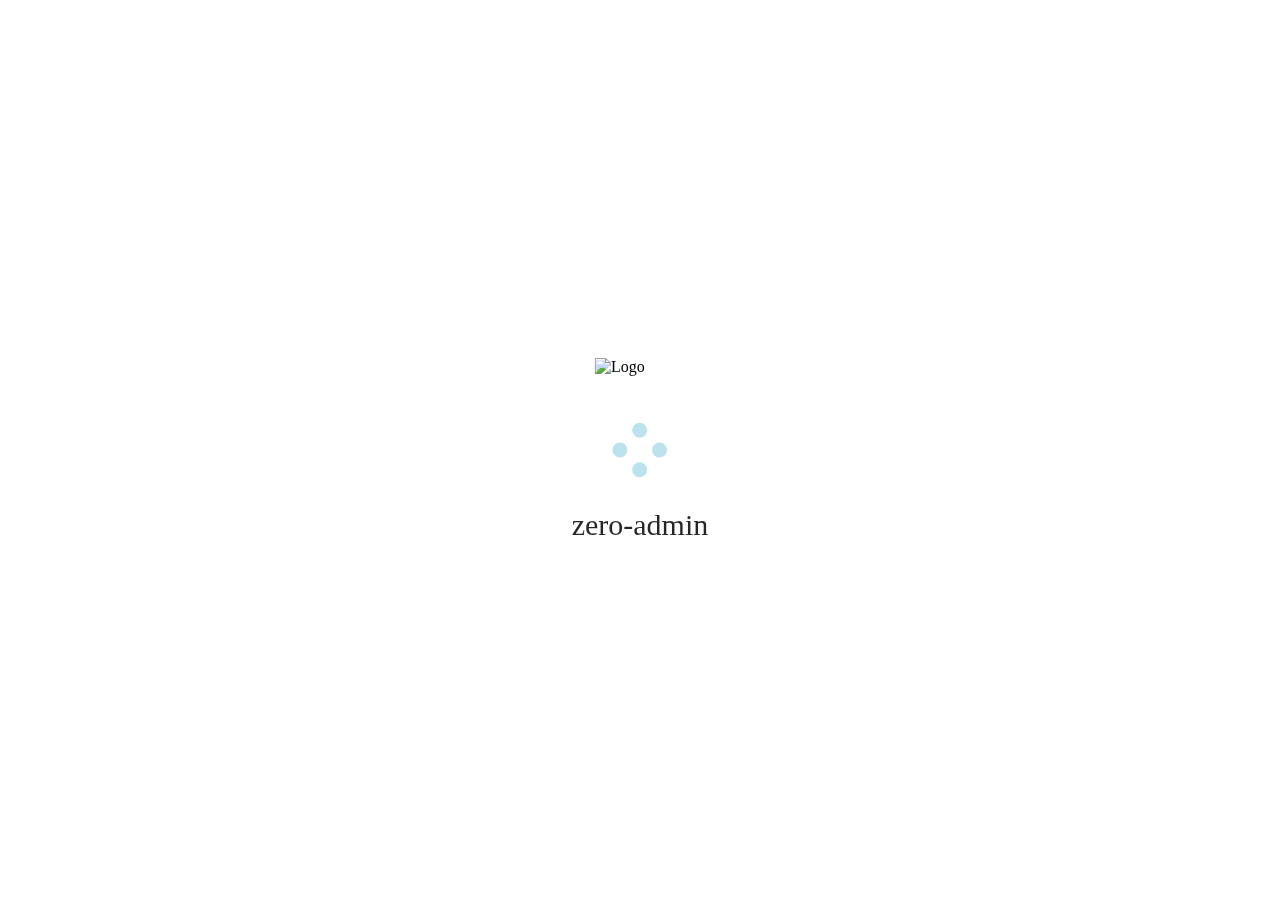
==== commit 0637279d: "deploy" ====
--- a/index.html
+++ b/index.html
@@ -2,7 +2,7 @@
 <html lang="en">
   <head>
     <meta charset="UTF-8" />
-    <link rel="icon" href="/favicon.ico" />
+    <link rel="icon" href="/zero-admin/favicon.ico" />
     <meta name="viewport" content="width=device-width, initial-scale=1.0" />
     <title>zero-admin</title>
     <style>
@@ -17,19 +17,19 @@
         overflow: hidden;
       }
     </style>
-    <script type="module" crossorigin src="/static/index-c4d596f6.js"></script>
-    <link rel="modulepreload" crossorigin href="/static/vue-108bee2e.js">
-    <link rel="modulepreload" crossorigin href="/static/_plugin-vue_export-helper-1b428a4d.js">
-    <link rel="modulepreload" crossorigin href="/static/pinia-eca2817f.js">
-    <link rel="modulepreload" crossorigin href="/static/index-9179353e.js">
-    <link rel="modulepreload" crossorigin href="/static/antd-8bbd150b.js">
-    <link rel="modulepreload" crossorigin href="/static/icons-7caccd24.js">
-    <link rel="modulepreload" crossorigin href="/static/axios-707b95a3.js">
-    <link rel="modulepreload" crossorigin href="/static/index-adb2b361.js">
-    <link rel="stylesheet" href="/static/index-895ea2d5.css">
-    <link rel="stylesheet" href="/static/index-42923b9d.css">
-    <link rel="stylesheet" href="/static/index-af22c276.css">
-    <link rel="stylesheet" href="/static/index-a7885363.css">
+    <script type="module" crossorigin src="/zero-admin/static/index-fc42a946.js"></script>
+    <link rel="modulepreload" crossorigin href="/zero-admin/static/vue-108bee2e.js">
+    <link rel="modulepreload" crossorigin href="/zero-admin/static/_plugin-vue_export-helper-1b428a4d.js">
+    <link rel="modulepreload" crossorigin href="/zero-admin/static/pinia-eca2817f.js">
+    <link rel="modulepreload" crossorigin href="/zero-admin/static/index-5ca7d054.js">
+    <link rel="modulepreload" crossorigin href="/zero-admin/static/antd-8bbd150b.js">
+    <link rel="modulepreload" crossorigin href="/zero-admin/static/icons-7caccd24.js">
+    <link rel="modulepreload" crossorigin href="/zero-admin/static/axios-707b95a3.js">
+    <link rel="modulepreload" crossorigin href="/zero-admin/static/index-b5dd22de.js">
+    <link rel="stylesheet" href="/zero-admin/static/index-895ea2d5.css">
+    <link rel="stylesheet" href="/zero-admin/static/index-42923b9d.css">
+    <link rel="stylesheet" href="/zero-admin/static/index-af22c276.css">
+    <link rel="stylesheet" href="/zero-admin/static/index-a7885363.css">
   </head>
   <body>
     <div id="app">
@@ -225,7 +225,7 @@
       </style>
       <div class="app-loading">
         <div class="app-loading-wrap">
-          <img src="/static/logo-ffc25827.svg" class="app-loading-logo" alt="Logo" />
+          <img src="/zero-admin/static/logo-ffc25827.svg" class="app-loading-logo" alt="Logo" />
           <div class="app-loading-dots">
             <span class="dot dot-spin"><i></i><i></i><i></i><i></i></span>
           </div>
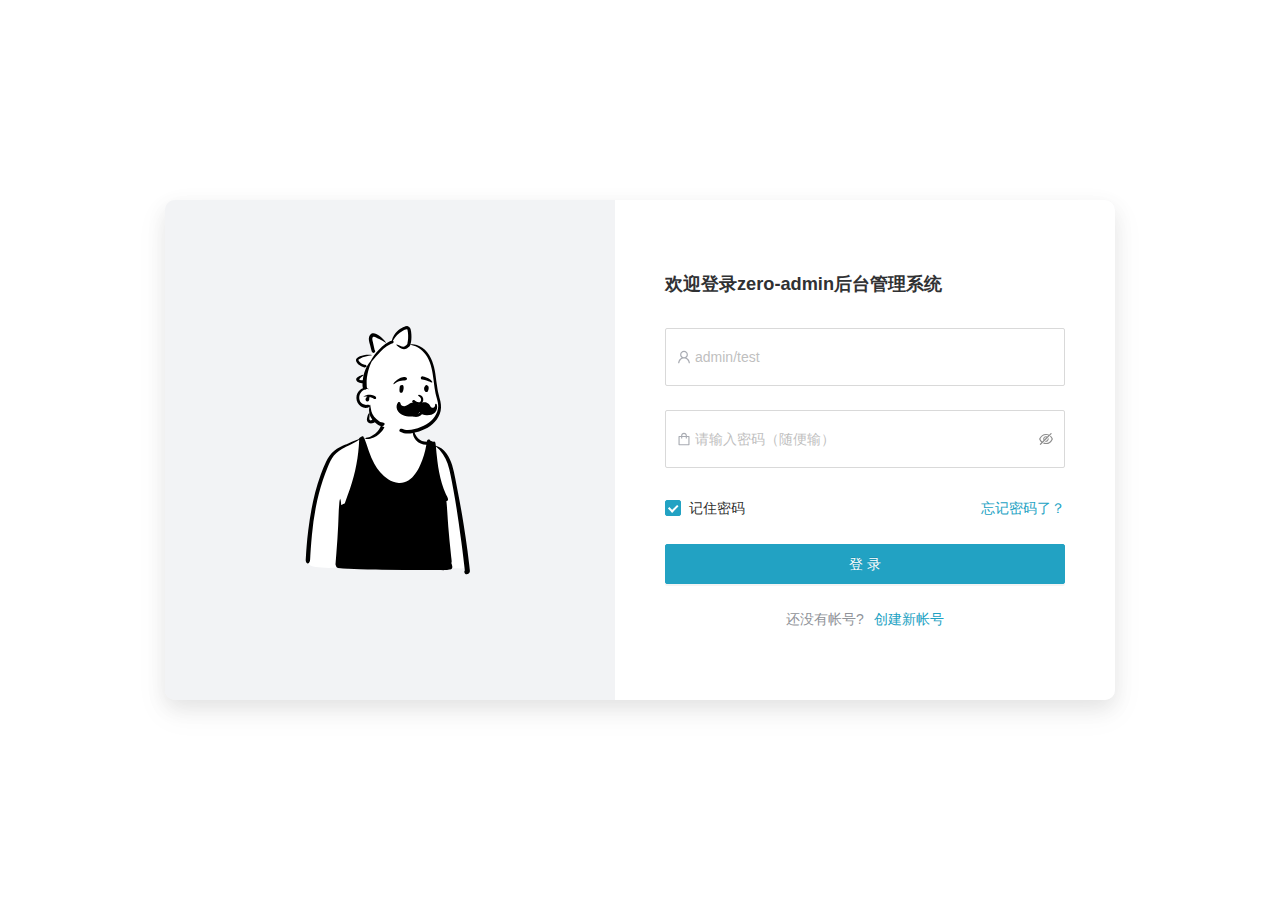
==== commit da6e8ebb: "deploy" ====
--- a/index.html
+++ b/index.html
@@ -2,7 +2,7 @@
 <html lang="en">
   <head>
     <meta charset="UTF-8" />
-    <link rel="icon" href="/zero-admin/favicon.ico" />
+    <link rel="icon" href="/favicon.ico" />
     <meta name="viewport" content="width=device-width, initial-scale=1.0" />
     <title>zero-admin</title>
     <style>
@@ -17,19 +17,23 @@
         overflow: hidden;
       }
     </style>
-    <script type="module" crossorigin src="/zero-admin/static/index-fc42a946.js"></script>
-    <link rel="modulepreload" crossorigin href="/zero-admin/static/vue-108bee2e.js">
-    <link rel="modulepreload" crossorigin href="/zero-admin/static/_plugin-vue_export-helper-1b428a4d.js">
-    <link rel="modulepreload" crossorigin href="/zero-admin/static/pinia-eca2817f.js">
-    <link rel="modulepreload" crossorigin href="/zero-admin/static/index-5ca7d054.js">
-    <link rel="modulepreload" crossorigin href="/zero-admin/static/antd-8bbd150b.js">
-    <link rel="modulepreload" crossorigin href="/zero-admin/static/icons-7caccd24.js">
-    <link rel="modulepreload" crossorigin href="/zero-admin/static/axios-707b95a3.js">
-    <link rel="modulepreload" crossorigin href="/zero-admin/static/index-b5dd22de.js">
-    <link rel="stylesheet" href="/zero-admin/static/index-895ea2d5.css">
-    <link rel="stylesheet" href="/zero-admin/static/index-42923b9d.css">
-    <link rel="stylesheet" href="/zero-admin/static/index-af22c276.css">
-    <link rel="stylesheet" href="/zero-admin/static/index-a7885363.css">
+    <script type="module" crossorigin src="/static/js/index-e99ca4d0.js"></script>
+    <link rel="modulepreload" crossorigin href="/static/js/vue-d59f5a4d.js">
+    <link rel="modulepreload" crossorigin href="/static/js/_plugin-vue_export-helper-1b428a4d.js">
+    <link rel="modulepreload" crossorigin href="/static/js/pinia-e592ca27.js">
+    <link rel="modulepreload" crossorigin href="/static/js/index-9179353e.js">
+    <link rel="modulepreload" crossorigin href="/static/js/storage-b093f12e.js">
+    <link rel="modulepreload" crossorigin href="/static/js/axios-707b95a3.js">
+    <link rel="modulepreload" crossorigin href="/static/js/antd-7726fdd8.js">
+    <link rel="modulepreload" crossorigin href="/static/js/icons-87266709.js">
+    <link rel="modulepreload" crossorigin href="/static/js/index-97478084.js">
+    <link rel="stylesheet" href="/static/css/index-d003ba79.css">
+    <link rel="stylesheet" href="/static/css/index-eb041875.css">
+    <link rel="stylesheet" href="/static/css/default-5389cec4.css">
+    <link rel="stylesheet" href="/static/css/index-109c71da.css">
+    <link rel="stylesheet" href="/static/css/index-bf56d488.css">
+    <script type="module">try{import.meta.url;import("_").catch(()=>1);}catch(e){}window.__vite_is_modern_browser=true;</script>
+    <script type="module">!function(){if(window.__vite_is_modern_browser)return;console.warn("vite: loading legacy build because dynamic import or import.meta.url is unsupported, syntax error above should be ignored");var e=document.getElementById("vite-legacy-polyfill"),n=document.createElement("script");n.src=e.src,n.onload=function(){System.import(document.getElementById('vite-legacy-entry').getAttribute('data-src'))},document.body.appendChild(n)}();</script>
   </head>
   <body>
     <div id="app">
@@ -225,7 +229,7 @@
       </style>
       <div class="app-loading">
         <div class="app-loading-wrap">
-          <img src="/zero-admin/static/logo-ffc25827.svg" class="app-loading-logo" alt="Logo" />
+          <img src="/static/svg/logo-ffc25827.svg" class="app-loading-logo" alt="Logo" />
           <div class="app-loading-dots">
             <span class="dot dot-spin"><i></i><i></i><i></i><i></i></span>
           </div>
@@ -254,5 +258,8 @@
       resize();
       window.onresize = resize;
     </script>
+    <script nomodule>!function(){var e=document,t=e.createElement("script");if(!("noModule"in t)&&"onbeforeload"in t){var n=!1;e.addEventListener("beforeload",(function(e){if(e.target===t)n=!0;else if(!e.target.hasAttribute("nomodule")||!n)return;e.preventDefault()}),!0),t.type="module",t.src=".",e.head.appendChild(t),t.remove()}}();</script>
+    <script nomodule crossorigin id="vite-legacy-polyfill" src="/static/js/polyfills-legacy-66ec2ba7.js"></script>
+    <script nomodule crossorigin id="vite-legacy-entry" data-src="/static/js/index-legacy-ef9c9453.js">System.import(document.getElementById('vite-legacy-entry').getAttribute('data-src'))</script>
   </body>
 </html>
--- a/static/css/index-d003ba79.css
+++ b/static/css/index-d003ba79.css
@@ -0,0 +1 @@
+.ant-menu-item-danger.ant-menu-item,.ant-menu-item-danger.ant-menu-item:hover,.ant-menu-item-danger.ant-menu-item-active{color:#ff4d4f}.ant-menu-item-danger.ant-menu-item:active{background:#fff1f0}.ant-menu-item-danger.ant-menu-item-selected{color:#ff4d4f}.ant-menu-item-danger.ant-menu-item-selected>a,.ant-menu-item-danger.ant-menu-item-selected>a:hover{color:#ff4d4f}.ant-menu:not(.ant-menu-horizontal) .ant-menu-item-danger.ant-menu-item-selected{background-color:#fff1f0}.ant-menu-inline .ant-menu-item-danger.ant-menu-item:after{border-right-color:#ff4d4f}.ant-menu-dark .ant-menu-item-danger.ant-menu-item,.ant-menu-dark .ant-menu-item-danger.ant-menu-item:hover,.ant-menu-dark .ant-menu-item-danger.ant-menu-item>a{color:#ff4d4f}.ant-menu-dark.ant-menu-dark:not(.ant-menu-horizontal) .ant-menu-item-danger.ant-menu-item-selected{color:#fff;background-color:#ff4d4f}.ant-menu{box-sizing:border-box;margin:0;font-variant:tabular-nums;line-height:1.5715;-webkit-font-feature-settings:"tnum";-moz-font-feature-settings:"tnum";font-feature-settings:"tnum";padding:0;color:rgba(0,0,0,.85);font-size:.875rem;line-height:0;text-align:left;list-style:none;background:#fff;outline:none;box-shadow:0 .1875rem .375rem -.25rem rgba(0,0,0,.12),0 .375rem 1rem rgba(0,0,0,.08),0 .5625rem 1.75rem .5rem rgba(0,0,0,.05);-webkit-transition:background .3s,width .3s cubic-bezier(.2,0,0,1) 0s;transition:background .3s,width .3s cubic-bezier(.2,0,0,1) 0s}.ant-menu:before{display:table;content:""}.ant-menu:after{display:table;clear:both;content:""}.ant-menu.ant-menu-root:focus-visible{box-shadow:0 0 0 .125rem #c6f2f5}.ant-menu ul,.ant-menu ol{margin:0;padding:0;list-style:none}.ant-menu-overflow{display:-webkit-box;display:-webkit-flex;display:-ms-flexbox;display:flex}.ant-menu-overflow-item{-webkit-box-flex:0;-webkit-flex:none;-ms-flex:none;flex:none}.ant-menu-hidden,.ant-menu-submenu-hidden{display:none}.ant-menu-item-group-title{height:1.5715;padding:.5rem 1rem;color:rgba(0,0,0,.45);font-size:.875rem;line-height:1.5715;-webkit-transition:all .3s;transition:all .3s}.ant-menu-horizontal .ant-menu-submenu{-webkit-transition:border-color .3s cubic-bezier(.645,.045,.355,1),background .3s cubic-bezier(.645,.045,.355,1);transition:border-color .3s cubic-bezier(.645,.045,.355,1),background .3s cubic-bezier(.645,.045,.355,1)}.ant-menu-submenu,.ant-menu-submenu-inline{-webkit-transition:border-color .3s cubic-bezier(.645,.045,.355,1),background .3s cubic-bezier(.645,.045,.355,1),padding .15s cubic-bezier(.645,.045,.355,1);transition:border-color .3s cubic-bezier(.645,.045,.355,1),background .3s cubic-bezier(.645,.045,.355,1),padding .15s cubic-bezier(.645,.045,.355,1)}.ant-menu-submenu-selected{color:#22a2c3}.ant-menu-item:active,.ant-menu-submenu-title:active{background:#f0feff}.ant-menu-submenu .ant-menu-sub{cursor:initial;-webkit-transition:background .3s cubic-bezier(.645,.045,.355,1),padding .3s cubic-bezier(.645,.045,.355,1);transition:background .3s cubic-bezier(.645,.045,.355,1),padding .3s cubic-bezier(.645,.045,.355,1)}.ant-menu-title-content{-webkit-transition:color .3s;transition:color .3s}.ant-menu-item a{color:rgba(0,0,0,.85)}.ant-menu-item a:hover{color:#22a2c3}.ant-menu-item a:before{position:absolute;top:0;right:0;bottom:0;left:0;background-color:transparent;content:""}.ant-menu-item>.ant-badge a{color:rgba(0,0,0,.85)}.ant-menu-item>.ant-badge a:hover{color:#22a2c3}.ant-menu-item-divider{overflow:hidden;line-height:0;border-color:#f0f0f0;border-style:solid;border-width:.0625rem 0 0}.ant-menu-item-divider-dashed{border-style:dashed}.ant-menu-horizontal .ant-menu-item,.ant-menu-horizontal .ant-menu-submenu{margin-top:-.0625rem}.ant-menu-horizontal>.ant-menu-item:hover,.ant-menu-horizontal>.ant-menu-item-active,.ant-menu-horizontal>.ant-menu-submenu .ant-menu-submenu-title:hover{background-color:transparent}.ant-menu-item-selected,.ant-menu-item-selected a,.ant-menu-item-selected a:hover{color:#22a2c3}.ant-menu:not(.ant-menu-horizontal) .ant-menu-item-selected{background-color:#f0feff}.ant-menu-inline,.ant-menu-vertical,.ant-menu-vertical-left{border-right:.0625rem solid #f0f0f0}.ant-menu-vertical-right{border-left:.0625rem solid #f0f0f0}.ant-menu-vertical.ant-menu-sub,.ant-menu-vertical-left.ant-menu-sub,.ant-menu-vertical-right.ant-menu-sub{min-width:10rem;max-height:calc(100vh - 6.25rem);padding:0;overflow:hidden;border-right:0}.ant-menu-vertical.ant-menu-sub:not([class*="-active"]),.ant-menu-vertical-left.ant-menu-sub:not([class*="-active"]),.ant-menu-vertical-right.ant-menu-sub:not([class*="-active"]){overflow-x:hidden;overflow-y:auto}.ant-menu-vertical.ant-menu-sub .ant-menu-item,.ant-menu-vertical-left.ant-menu-sub .ant-menu-item,.ant-menu-vertical-right.ant-menu-sub .ant-menu-item{left:0;margin-left:0;border-right:0}.ant-menu-vertical.ant-menu-sub .ant-menu-item:after,.ant-menu-vertical-left.ant-menu-sub .ant-menu-item:after,.ant-menu-vertical-right.ant-menu-sub .ant-menu-item:after{border-right:0}.ant-menu-vertical.ant-menu-sub>.ant-menu-item,.ant-menu-vertical-left.ant-menu-sub>.ant-menu-item,.ant-menu-vertical-right.ant-menu-sub>.ant-menu-item,.ant-menu-vertical.ant-menu-sub>.ant-menu-submenu,.ant-menu-vertical-left.ant-menu-sub>.ant-menu-submenu,.ant-menu-vertical-right.ant-menu-sub>.ant-menu-submenu{-webkit-transform-origin:0 0;-ms-transform-origin:0 0;transform-origin:0 0}.ant-menu-horizontal.ant-menu-sub{min-width:7.125rem}.ant-menu-horizontal .ant-menu-item,.ant-menu-horizontal .ant-menu-submenu-title{-webkit-transition:border-color .3s,background .3s;transition:border-color .3s,background .3s}.ant-menu-item,.ant-menu-submenu-title{position:relative;display:block;margin:0;padding:0 1.25rem;white-space:nowrap;cursor:pointer;-webkit-transition:border-color .3s,background .3s,padding .3s cubic-bezier(.645,.045,.355,1);transition:border-color .3s,background .3s,padding .3s cubic-bezier(.645,.045,.355,1)}.ant-menu-item .ant-menu-item-icon,.ant-menu-submenu-title .ant-menu-item-icon,.ant-menu-item .anticon,.ant-menu-submenu-title .anticon{min-width:.875rem;font-size:.875rem;-webkit-transition:font-size .15s cubic-bezier(.215,.61,.355,1),margin .3s cubic-bezier(.645,.045,.355,1),color .3s;transition:font-size .15s cubic-bezier(.215,.61,.355,1),margin .3s cubic-bezier(.645,.045,.355,1),color .3s}.ant-menu-item .ant-menu-item-icon+span,.ant-menu-submenu-title .ant-menu-item-icon+span,.ant-menu-item .anticon+span,.ant-menu-submenu-title .anticon+span{margin-left:.625rem;opacity:1;-webkit-transition:opacity .3s cubic-bezier(.645,.045,.355,1),margin .3s,color .3s;transition:opacity .3s cubic-bezier(.645,.045,.355,1),margin .3s,color .3s}.ant-menu-item .ant-menu-item-icon.svg,.ant-menu-submenu-title .ant-menu-item-icon.svg{vertical-align:-.125em}.ant-menu-item.ant-menu-item-only-child>.anticon,.ant-menu-submenu-title.ant-menu-item-only-child>.anticon,.ant-menu-item.ant-menu-item-only-child>.ant-menu-item-icon,.ant-menu-submenu-title.ant-menu-item-only-child>.ant-menu-item-icon{margin-right:0}.ant-menu-item:focus-visible,.ant-menu-submenu-title:focus-visible{box-shadow:0 0 0 .125rem #c6f2f5}.ant-menu>.ant-menu-item-divider{margin:.0625rem 0;padding:0}.ant-menu-submenu-popup{position:absolute;z-index:1050;background:transparent;border-radius:.125rem;box-shadow:none;-webkit-transform-origin:0 0;-ms-transform-origin:0 0;transform-origin:0 0}.ant-menu-submenu-popup:before{position:absolute;top:-.4375rem;right:0;bottom:0;left:0;z-index:-1;width:100%;height:100%;opacity:.0001;content:" "}.ant-menu-submenu-placement-rightTop:before{top:0;left:-.4375rem}.ant-menu-submenu>.ant-menu{background-color:#fff;border-radius:.125rem}.ant-menu-submenu>.ant-menu-submenu-title:after{-webkit-transition:-webkit-transform .3s cubic-bezier(.645,.045,.355,1);transition:-webkit-transform .3s cubic-bezier(.645,.045,.355,1);transition:transform .3s cubic-bezier(.645,.045,.355,1);transition:transform .3s cubic-bezier(.645,.045,.355,1),-webkit-transform .3s cubic-bezier(.645,.045,.355,1)}.ant-menu-submenu-popup>.ant-menu{background-color:#fff}.ant-menu-submenu-expand-icon,.ant-menu-submenu-arrow{position:absolute;top:50%;right:1rem;width:.625rem;color:rgba(0,0,0,.85);-webkit-transform:translateY(-50%);-ms-transform:translateY(-50%);transform:translateY(-50%);-webkit-transition:-webkit-transform .3s cubic-bezier(.645,.045,.355,1);transition:-webkit-transform .3s cubic-bezier(.645,.045,.355,1);transition:transform .3s cubic-bezier(.645,.045,.355,1);transition:transform .3s cubic-bezier(.645,.045,.355,1),-webkit-transform .3s cubic-bezier(.645,.045,.355,1)}.ant-menu-submenu-arrow:before,.ant-menu-submenu-arrow:after{position:absolute;width:.375rem;height:.09375rem;background-color:currentcolor;border-radius:.125rem;-webkit-transition:background .3s cubic-bezier(.645,.045,.355,1),top .3s cubic-bezier(.645,.045,.355,1),color .3s cubic-bezier(.645,.045,.355,1),-webkit-transform .3s cubic-bezier(.645,.045,.355,1);transition:background .3s cubic-bezier(.645,.045,.355,1),top .3s cubic-bezier(.645,.045,.355,1),color .3s cubic-bezier(.645,.045,.355,1),-webkit-transform .3s cubic-bezier(.645,.045,.355,1);transition:background .3s cubic-bezier(.645,.045,.355,1),transform .3s cubic-bezier(.645,.045,.355,1),top .3s cubic-bezier(.645,.045,.355,1),color .3s cubic-bezier(.645,.045,.355,1);transition:background .3s cubic-bezier(.645,.045,.355,1),transform .3s cubic-bezier(.645,.045,.355,1),top .3s cubic-bezier(.645,.045,.355,1),color .3s cubic-bezier(.645,.045,.355,1),-webkit-transform .3s cubic-bezier(.645,.045,.355,1);content:""}.ant-menu-submenu-arrow:before{-webkit-transform:rotate(45deg) translateY(-.15625rem);-ms-transform:rotate(45deg) translateY(-.15625rem);transform:rotate(45deg) translateY(-.15625rem)}.ant-menu-submenu-arrow:after{-webkit-transform:rotate(-45deg) translateY(.15625rem);-ms-transform:rotate(-45deg) translateY(.15625rem);transform:rotate(-45deg) translateY(.15625rem)}.ant-menu-submenu:hover>.ant-menu-submenu-title>.ant-menu-submenu-expand-icon,.ant-menu-submenu:hover>.ant-menu-submenu-title>.ant-menu-submenu-arrow{color:#22a2c3}.ant-menu-inline-collapsed .ant-menu-submenu-arrow:before,.ant-menu-submenu-inline .ant-menu-submenu-arrow:before{-webkit-transform:rotate(-45deg) translateX(.15625rem);-ms-transform:rotate(-45deg) translateX(.15625rem);transform:rotate(-45deg) translate(.15625rem)}.ant-menu-inline-collapsed .ant-menu-submenu-arrow:after,.ant-menu-submenu-inline .ant-menu-submenu-arrow:after{-webkit-transform:rotate(45deg) translateX(-.15625rem);-ms-transform:rotate(45deg) translateX(-.15625rem);transform:rotate(45deg) translate(-.15625rem)}.ant-menu-submenu-horizontal .ant-menu-submenu-arrow{display:none}.ant-menu-submenu-open.ant-menu-submenu-inline>.ant-menu-submenu-title>.ant-menu-submenu-arrow{-webkit-transform:translateY(-.125rem);-ms-transform:translateY(-.125rem);transform:translateY(-.125rem)}.ant-menu-submenu-open.ant-menu-submenu-inline>.ant-menu-submenu-title>.ant-menu-submenu-arrow:after{-webkit-transform:rotate(-45deg) translateX(-.15625rem);-ms-transform:rotate(-45deg) translateX(-.15625rem);transform:rotate(-45deg) translate(-.15625rem)}.ant-menu-submenu-open.ant-menu-submenu-inline>.ant-menu-submenu-title>.ant-menu-submenu-arrow:before{-webkit-transform:rotate(45deg) translateX(.15625rem);-ms-transform:rotate(45deg) translateX(.15625rem);transform:rotate(45deg) translate(.15625rem)}.ant-menu-vertical .ant-menu-submenu-selected,.ant-menu-vertical-left .ant-menu-submenu-selected,.ant-menu-vertical-right .ant-menu-submenu-selected{color:#22a2c3}.ant-menu-horizontal{line-height:2.875rem;border:0;border-bottom:.0625rem solid #f0f0f0;box-shadow:none}.ant-menu-horizontal:not(.ant-menu-dark)>.ant-menu-item,.ant-menu-horizontal:not(.ant-menu-dark)>.ant-menu-submenu{margin-top:-.0625rem;margin-bottom:0;padding:0 1.25rem}.ant-menu-horizontal:not(.ant-menu-dark)>.ant-menu-item:hover,.ant-menu-horizontal:not(.ant-menu-dark)>.ant-menu-submenu:hover,.ant-menu-horizontal:not(.ant-menu-dark)>.ant-menu-item-active,.ant-menu-horizontal:not(.ant-menu-dark)>.ant-menu-submenu-active,.ant-menu-horizontal:not(.ant-menu-dark)>.ant-menu-item-open,.ant-menu-horizontal:not(.ant-menu-dark)>.ant-menu-submenu-open,.ant-menu-horizontal:not(.ant-menu-dark)>.ant-menu-item-selected,.ant-menu-horizontal:not(.ant-menu-dark)>.ant-menu-submenu-selected{color:#22a2c3}.ant-menu-horizontal:not(.ant-menu-dark)>.ant-menu-item:hover:after,.ant-menu-horizontal:not(.ant-menu-dark)>.ant-menu-submenu:hover:after,.ant-menu-horizontal:not(.ant-menu-dark)>.ant-menu-item-active:after,.ant-menu-horizontal:not(.ant-menu-dark)>.ant-menu-submenu-active:after,.ant-menu-horizontal:not(.ant-menu-dark)>.ant-menu-item-open:after,.ant-menu-horizontal:not(.ant-menu-dark)>.ant-menu-submenu-open:after,.ant-menu-horizontal:not(.ant-menu-dark)>.ant-menu-item-selected:after,.ant-menu-horizontal:not(.ant-menu-dark)>.ant-menu-submenu-selected:after{border-bottom:.125rem solid #22a2c3}.ant-menu-horizontal>.ant-menu-item,.ant-menu-horizontal>.ant-menu-submenu{position:relative;top:.0625rem;display:inline-block;vertical-align:bottom}.ant-menu-horizontal>.ant-menu-item:after,.ant-menu-horizontal>.ant-menu-submenu:after{position:absolute;right:1.25rem;bottom:0;left:1.25rem;border-bottom:.125rem solid transparent;-webkit-transition:border-color .3s cubic-bezier(.645,.045,.355,1);transition:border-color .3s cubic-bezier(.645,.045,.355,1);content:""}.ant-menu-horizontal>.ant-menu-submenu>.ant-menu-submenu-title{padding:0}.ant-menu-horizontal>.ant-menu-item a{color:rgba(0,0,0,.85)}.ant-menu-horizontal>.ant-menu-item a:hover{color:#22a2c3}.ant-menu-horizontal>.ant-menu-item a:before{bottom:-.125rem}.ant-menu-horizontal>.ant-menu-item-selected a{color:#22a2c3}.ant-menu-horizontal:after{display:block;clear:both;height:0;content:" "}.ant-menu-vertical .ant-menu-item,.ant-menu-vertical-left .ant-menu-item,.ant-menu-vertical-right .ant-menu-item,.ant-menu-inline .ant-menu-item{position:relative}.ant-menu-vertical .ant-menu-item:after,.ant-menu-vertical-left .ant-menu-item:after,.ant-menu-vertical-right .ant-menu-item:after,.ant-menu-inline .ant-menu-item:after{position:absolute;top:0;right:0;bottom:0;border-right:.1875rem solid #22a2c3;-webkit-transform:scaleY(.0001);-ms-transform:scaleY(.0001);transform:scaleY(.0001);opacity:0;-webkit-transition:opacity .15s cubic-bezier(.215,.61,.355,1),-webkit-transform .15s cubic-bezier(.215,.61,.355,1);transition:opacity .15s cubic-bezier(.215,.61,.355,1),-webkit-transform .15s cubic-bezier(.215,.61,.355,1);transition:transform .15s cubic-bezier(.215,.61,.355,1),opacity .15s cubic-bezier(.215,.61,.355,1);transition:transform .15s cubic-bezier(.215,.61,.355,1),opacity .15s cubic-bezier(.215,.61,.355,1),-webkit-transform .15s cubic-bezier(.215,.61,.355,1);content:""}.ant-menu-vertical .ant-menu-item,.ant-menu-vertical-left .ant-menu-item,.ant-menu-vertical-right .ant-menu-item,.ant-menu-inline .ant-menu-item,.ant-menu-vertical .ant-menu-submenu-title,.ant-menu-vertical-left .ant-menu-submenu-title,.ant-menu-vertical-right .ant-menu-submenu-title,.ant-menu-inline .ant-menu-submenu-title{height:2.5rem;margin-top:.25rem;margin-bottom:.25rem;padding:0 1rem;overflow:hidden;line-height:2.5rem;text-overflow:ellipsis}.ant-menu-vertical .ant-menu-submenu,.ant-menu-vertical-left .ant-menu-submenu,.ant-menu-vertical-right .ant-menu-submenu,.ant-menu-inline .ant-menu-submenu{padding-bottom:.00125rem}.ant-menu-vertical .ant-menu-item:not(:last-child),.ant-menu-vertical-left .ant-menu-item:not(:last-child),.ant-menu-vertical-right .ant-menu-item:not(:last-child),.ant-menu-inline .ant-menu-item:not(:last-child){margin-bottom:.5rem}.ant-menu-vertical>.ant-menu-item,.ant-menu-vertical-left>.ant-menu-item,.ant-menu-vertical-right>.ant-menu-item,.ant-menu-inline>.ant-menu-item,.ant-menu-vertical>.ant-menu-submenu>.ant-menu-submenu-title,.ant-menu-vertical-left>.ant-menu-submenu>.ant-menu-submenu-title,.ant-menu-vertical-right>.ant-menu-submenu>.ant-menu-submenu-title,.ant-menu-inline>.ant-menu-submenu>.ant-menu-submenu-title{height:2.5rem;line-height:2.5rem}.ant-menu-vertical .ant-menu-item-group-list .ant-menu-submenu-title,.ant-menu-vertical .ant-menu-submenu-title{padding-right:2.125rem}.ant-menu-inline{width:100%}.ant-menu-inline .ant-menu-selected:after,.ant-menu-inline .ant-menu-item-selected:after{-webkit-transform:scaleY(1);-ms-transform:scaleY(1);transform:scaleY(1);opacity:1;-webkit-transition:opacity .15s cubic-bezier(.645,.045,.355,1),-webkit-transform .15s cubic-bezier(.645,.045,.355,1);transition:opacity .15s cubic-bezier(.645,.045,.355,1),-webkit-transform .15s cubic-bezier(.645,.045,.355,1);transition:transform .15s cubic-bezier(.645,.045,.355,1),opacity .15s cubic-bezier(.645,.045,.355,1);transition:transform .15s cubic-bezier(.645,.045,.355,1),opacity .15s cubic-bezier(.645,.045,.355,1),-webkit-transform .15s cubic-bezier(.645,.045,.355,1)}.ant-menu-inline .ant-menu-item,.ant-menu-inline .ant-menu-submenu-title{width:calc(100% + .0625rem)}.ant-menu-inline .ant-menu-item-group-list .ant-menu-submenu-title,.ant-menu-inline .ant-menu-submenu-title{padding-right:2.125rem}.ant-menu-inline.ant-menu-root .ant-menu-item,.ant-menu-inline.ant-menu-root .ant-menu-submenu-title{display:-webkit-box;display:-webkit-flex;display:-ms-flexbox;display:flex;-webkit-box-align:center;-webkit-align-items:center;-ms-flex-align:center;align-items:center;-webkit-transition:border-color .3s,background .3s,padding .1s cubic-bezier(.215,.61,.355,1);transition:border-color .3s,background .3s,padding .1s cubic-bezier(.215,.61,.355,1)}.ant-menu-inline.ant-menu-root .ant-menu-item>.ant-menu-title-content,.ant-menu-inline.ant-menu-root .ant-menu-submenu-title>.ant-menu-title-content{-webkit-box-flex:1;-webkit-flex:auto;-ms-flex:auto;flex:auto;min-width:0;overflow:hidden;text-overflow:ellipsis}.ant-menu-inline.ant-menu-root .ant-menu-item>*,.ant-menu-inline.ant-menu-root .ant-menu-submenu-title>*{-webkit-box-flex:0;-webkit-flex:none;-ms-flex:none;flex:none}.ant-menu.ant-menu-inline-collapsed{width:5rem}.ant-menu.ant-menu-inline-collapsed>.ant-menu-item,.ant-menu.ant-menu-inline-collapsed>.ant-menu-item-group>.ant-menu-item-group-list>.ant-menu-item,.ant-menu.ant-menu-inline-collapsed>.ant-menu-item-group>.ant-menu-item-group-list>.ant-menu-submenu>.ant-menu-submenu-title,.ant-menu.ant-menu-inline-collapsed>.ant-menu-submenu>.ant-menu-submenu-title{left:0;padding:0 calc(50% - .5rem);text-overflow:clip}.ant-menu.ant-menu-inline-collapsed>.ant-menu-item .ant-menu-submenu-arrow,.ant-menu.ant-menu-inline-collapsed>.ant-menu-item-group>.ant-menu-item-group-list>.ant-menu-item .ant-menu-submenu-arrow,.ant-menu.ant-menu-inline-collapsed>.ant-menu-item-group>.ant-menu-item-group-list>.ant-menu-submenu>.ant-menu-submenu-title .ant-menu-submenu-arrow,.ant-menu.ant-menu-inline-collapsed>.ant-menu-submenu>.ant-menu-submenu-title .ant-menu-submenu-arrow{opacity:0}.ant-menu.ant-menu-inline-collapsed>.ant-menu-item .ant-menu-item-icon,.ant-menu.ant-menu-inline-collapsed>.ant-menu-item-group>.ant-menu-item-group-list>.ant-menu-item .ant-menu-item-icon,.ant-menu.ant-menu-inline-collapsed>.ant-menu-item-group>.ant-menu-item-group-list>.ant-menu-submenu>.ant-menu-submenu-title .ant-menu-item-icon,.ant-menu.ant-menu-inline-collapsed>.ant-menu-submenu>.ant-menu-submenu-title .ant-menu-item-icon,.ant-menu.ant-menu-inline-collapsed>.ant-menu-item .anticon,.ant-menu.ant-menu-inline-collapsed>.ant-menu-item-group>.ant-menu-item-group-list>.ant-menu-item .anticon,.ant-menu.ant-menu-inline-collapsed>.ant-menu-item-group>.ant-menu-item-group-list>.ant-menu-submenu>.ant-menu-submenu-title .anticon,.ant-menu.ant-menu-inline-collapsed>.ant-menu-submenu>.ant-menu-submenu-title .anticon{margin:0;font-size:1rem;line-height:2.5rem}.ant-menu.ant-menu-inline-collapsed>.ant-menu-item .ant-menu-item-icon+span,.ant-menu.ant-menu-inline-collapsed>.ant-menu-item-group>.ant-menu-item-group-list>.ant-menu-item .ant-menu-item-icon+span,.ant-menu.ant-menu-inline-collapsed>.ant-menu-item-group>.ant-menu-item-group-list>.ant-menu-submenu>.ant-menu-submenu-title .ant-menu-item-icon+span,.ant-menu.ant-menu-inline-collapsed>.ant-menu-submenu>.ant-menu-submenu-title .ant-menu-item-icon+span,.ant-menu.ant-menu-inline-collapsed>.ant-menu-item .anticon+span,.ant-menu.ant-menu-inline-collapsed>.ant-menu-item-group>.ant-menu-item-group-list>.ant-menu-item .anticon+span,.ant-menu.ant-menu-inline-collapsed>.ant-menu-item-group>.ant-menu-item-group-list>.ant-menu-submenu>.ant-menu-submenu-title .anticon+span,.ant-menu.ant-menu-inline-collapsed>.ant-menu-submenu>.ant-menu-submenu-title .anticon+span{display:inline-block;opacity:0}.ant-menu.ant-menu-inline-collapsed .ant-menu-item-icon,.ant-menu.ant-menu-inline-collapsed .anticon{display:inline-block}.ant-menu.ant-menu-inline-collapsed-tooltip{pointer-events:none}.ant-menu.ant-menu-inline-collapsed-tooltip .ant-menu-item-icon,.ant-menu.ant-menu-inline-collapsed-tooltip .anticon{display:none}.ant-menu.ant-menu-inline-collapsed-tooltip a{color:rgba(255,255,255,.85)}.ant-menu.ant-menu-inline-collapsed .ant-menu-item-group-title{padding-right:.25rem;padding-left:.25rem;overflow:hidden;white-space:nowrap;text-overflow:ellipsis}.ant-menu-item-group-list{margin:0;padding:0}.ant-menu-item-group-list .ant-menu-item,.ant-menu-item-group-list .ant-menu-submenu-title{padding:0 1rem 0 1.75rem}.ant-menu-root.ant-menu-vertical,.ant-menu-root.ant-menu-vertical-left,.ant-menu-root.ant-menu-vertical-right,.ant-menu-root.ant-menu-inline{box-shadow:none}.ant-menu-root.ant-menu-inline-collapsed .ant-menu-item>.ant-menu-inline-collapsed-noicon,.ant-menu-root.ant-menu-inline-collapsed .ant-menu-submenu .ant-menu-submenu-title>.ant-menu-inline-collapsed-noicon{font-size:1rem;text-align:center}.ant-menu-sub.ant-menu-inline{padding:0;background:#fafafa;border:0;border-radius:0;box-shadow:none}.ant-menu-sub.ant-menu-inline>.ant-menu-item,.ant-menu-sub.ant-menu-inline>.ant-menu-submenu>.ant-menu-submenu-title{height:2.5rem;line-height:2.5rem;list-style-position:inside;list-style-type:disc}.ant-menu-sub.ant-menu-inline .ant-menu-item-group-title{padding-left:2rem}.ant-menu-item-disabled,.ant-menu-submenu-disabled{color:rgba(0,0,0,.25)!important;background:none;cursor:not-allowed}.ant-menu-item-disabled:after,.ant-menu-submenu-disabled:after{border-color:transparent!important}.ant-menu-item-disabled a,.ant-menu-submenu-disabled a{color:rgba(0,0,0,.25)!important;pointer-events:none}.ant-menu-item-disabled>.ant-menu-submenu-title,.ant-menu-submenu-disabled>.ant-menu-submenu-title{color:rgba(0,0,0,.25)!important;cursor:not-allowed}.ant-menu-item-disabled>.ant-menu-submenu-title>.ant-menu-submenu-arrow:before,.ant-menu-submenu-disabled>.ant-menu-submenu-title>.ant-menu-submenu-arrow:before,.ant-menu-item-disabled>.ant-menu-submenu-title>.ant-menu-submenu-arrow:after,.ant-menu-submenu-disabled>.ant-menu-submenu-title>.ant-menu-submenu-arrow:after{background:rgba(0,0,0,.25)!important}.ant-layout-header .ant-menu{line-height:inherit}.ant-menu-inline-collapsed-tooltip a,.ant-menu-inline-collapsed-tooltip a:hover{color:#fff}.ant-menu-light .ant-menu-item:hover,.ant-menu-light .ant-menu-item-active,.ant-menu-light .ant-menu:not(.ant-menu-inline) .ant-menu-submenu-open,.ant-menu-light .ant-menu-submenu-active,.ant-menu-light .ant-menu-submenu-title:hover{color:#22a2c3}.ant-menu.ant-menu-root:focus-visible{box-shadow:0 0 0 .125rem #137c9c}.ant-menu-dark .ant-menu-item:focus-visible,.ant-menu-dark .ant-menu-submenu-title:focus-visible{box-shadow:0 0 0 .125rem #137c9c}.ant-menu.ant-menu-dark,.ant-menu-dark .ant-menu-sub,.ant-menu.ant-menu-dark .ant-menu-sub{color:rgba(255,255,255,.65);background:#001529}.ant-menu.ant-menu-dark .ant-menu-submenu-title .ant-menu-submenu-arrow,.ant-menu-dark .ant-menu-sub .ant-menu-submenu-title .ant-menu-submenu-arrow,.ant-menu.ant-menu-dark .ant-menu-sub .ant-menu-submenu-title .ant-menu-submenu-arrow{opacity:.45;-webkit-transition:all .3s;transition:all .3s}.ant-menu.ant-menu-dark .ant-menu-submenu-title .ant-menu-submenu-arrow:after,.ant-menu-dark .ant-menu-sub .ant-menu-submenu-title .ant-menu-submenu-arrow:after,.ant-menu.ant-menu-dark .ant-menu-sub .ant-menu-submenu-title .ant-menu-submenu-arrow:after,.ant-menu.ant-menu-dark .ant-menu-submenu-title .ant-menu-submenu-arrow:before,.ant-menu-dark .ant-menu-sub .ant-menu-submenu-title .ant-menu-submenu-arrow:before,.ant-menu.ant-menu-dark .ant-menu-sub .ant-menu-submenu-title .ant-menu-submenu-arrow:before{background:#fff}.ant-menu-dark.ant-menu-submenu-popup{background:transparent}.ant-menu-dark .ant-menu-inline.ant-menu-sub{background:#000c17}.ant-menu-dark.ant-menu-horizontal{border-bottom:0}.ant-menu-dark.ant-menu-horizontal>.ant-menu-item,.ant-menu-dark.ant-menu-horizontal>.ant-menu-submenu{top:0;margin-top:0;padding:0 1.25rem;border-color:#001529;border-bottom:0}.ant-menu-dark.ant-menu-horizontal>.ant-menu-item:hover{background-color:#22a2c3}.ant-menu-dark.ant-menu-horizontal>.ant-menu-item>a:before{bottom:0}.ant-menu-dark .ant-menu-item,.ant-menu-dark .ant-menu-item-group-title,.ant-menu-dark .ant-menu-item>a,.ant-menu-dark .ant-menu-item>span>a{color:rgba(255,255,255,.65)}.ant-menu-dark.ant-menu-inline,.ant-menu-dark.ant-menu-vertical,.ant-menu-dark.ant-menu-vertical-left,.ant-menu-dark.ant-menu-vertical-right{border-right:0}.ant-menu-dark.ant-menu-inline .ant-menu-item,.ant-menu-dark.ant-menu-vertical .ant-menu-item,.ant-menu-dark.ant-menu-vertical-left .ant-menu-item,.ant-menu-dark.ant-menu-vertical-right .ant-menu-item{left:0;margin-left:0;border-right:0}.ant-menu-dark.ant-menu-inline .ant-menu-item:after,.ant-menu-dark.ant-menu-vertical .ant-menu-item:after,.ant-menu-dark.ant-menu-vertical-left .ant-menu-item:after,.ant-menu-dark.ant-menu-vertical-right .ant-menu-item:after{border-right:0}.ant-menu-dark.ant-menu-inline .ant-menu-item,.ant-menu-dark.ant-menu-inline .ant-menu-submenu-title{width:100%}.ant-menu-dark .ant-menu-item:hover,.ant-menu-dark .ant-menu-item-active,.ant-menu-dark .ant-menu-submenu-active,.ant-menu-dark .ant-menu-submenu-open,.ant-menu-dark .ant-menu-submenu-selected,.ant-menu-dark .ant-menu-submenu-title:hover{color:#fff;background-color:transparent}.ant-menu-dark .ant-menu-item:hover>a,.ant-menu-dark .ant-menu-item-active>a,.ant-menu-dark .ant-menu-submenu-active>a,.ant-menu-dark .ant-menu-submenu-open>a,.ant-menu-dark .ant-menu-submenu-selected>a,.ant-menu-dark .ant-menu-submenu-title:hover>a,.ant-menu-dark .ant-menu-item:hover>span>a,.ant-menu-dark .ant-menu-item-active>span>a,.ant-menu-dark .ant-menu-submenu-active>span>a,.ant-menu-dark .ant-menu-submenu-open>span>a,.ant-menu-dark .ant-menu-submenu-selected>span>a,.ant-menu-dark .ant-menu-submenu-title:hover>span>a{color:#fff}.ant-menu-dark .ant-menu-item:hover>.ant-menu-submenu-title>.ant-menu-submenu-arrow,.ant-menu-dark .ant-menu-item-active>.ant-menu-submenu-title>.ant-menu-submenu-arrow,.ant-menu-dark .ant-menu-submenu-active>.ant-menu-submenu-title>.ant-menu-submenu-arrow,.ant-menu-dark .ant-menu-submenu-open>.ant-menu-submenu-title>.ant-menu-submenu-arrow,.ant-menu-dark .ant-menu-submenu-selected>.ant-menu-submenu-title>.ant-menu-submenu-arrow,.ant-menu-dark .ant-menu-submenu-title:hover>.ant-menu-submenu-title>.ant-menu-submenu-arrow{opacity:1}.ant-menu-dark .ant-menu-item:hover>.ant-menu-submenu-title>.ant-menu-submenu-arrow:after,.ant-menu-dark .ant-menu-item-active>.ant-menu-submenu-title>.ant-menu-submenu-arrow:after,.ant-menu-dark .ant-menu-submenu-active>.ant-menu-submenu-title>.ant-menu-submenu-arrow:after,.ant-menu-dark .ant-menu-submenu-open>.ant-menu-submenu-title>.ant-menu-submenu-arrow:after,.ant-menu-dark .ant-menu-submenu-selected>.ant-menu-submenu-title>.ant-menu-submenu-arrow:after,.ant-menu-dark .ant-menu-submenu-title:hover>.ant-menu-submenu-title>.ant-menu-submenu-arrow:after,.ant-menu-dark .ant-menu-item:hover>.ant-menu-submenu-title>.ant-menu-submenu-arrow:before,.ant-menu-dark .ant-menu-item-active>.ant-menu-submenu-title>.ant-menu-submenu-arrow:before,.ant-menu-dark .ant-menu-submenu-active>.ant-menu-submenu-title>.ant-menu-submenu-arrow:before,.ant-menu-dark .ant-menu-submenu-open>.ant-menu-submenu-title>.ant-menu-submenu-arrow:before,.ant-menu-dark .ant-menu-submenu-selected>.ant-menu-submenu-title>.ant-menu-submenu-arrow:before,.ant-menu-dark .ant-menu-submenu-title:hover>.ant-menu-submenu-title>.ant-menu-submenu-arrow:before{background:#fff}.ant-menu-dark .ant-menu-item:hover{background-color:transparent}.ant-menu-dark.ant-menu-dark:not(.ant-menu-horizontal) .ant-menu-item-selected{background-color:#22a2c3}.ant-menu-dark .ant-menu-item-selected{color:#fff;border-right:0}.ant-menu-dark .ant-menu-item-selected:after{border-right:0}.ant-menu-dark .ant-menu-item-selected>a,.ant-menu-dark .ant-menu-item-selected>span>a,.ant-menu-dark .ant-menu-item-selected>a:hover,.ant-menu-dark .ant-menu-item-selected>span>a:hover{color:#fff}.ant-menu-dark .ant-menu-item-selected .ant-menu-item-icon,.ant-menu-dark .ant-menu-item-selected .anticon{color:#fff}.ant-menu-dark .ant-menu-item-selected .ant-menu-item-icon+span,.ant-menu-dark .ant-menu-item-selected .anticon+span{color:#fff}.ant-menu.ant-menu-dark .ant-menu-item-selected,.ant-menu-submenu-popup.ant-menu-dark .ant-menu-item-selected{background-color:#22a2c3}.ant-menu-dark .ant-menu-item-disabled,.ant-menu-dark .ant-menu-submenu-disabled,.ant-menu-dark .ant-menu-item-disabled>a,.ant-menu-dark .ant-menu-submenu-disabled>a,.ant-menu-dark .ant-menu-item-disabled>span>a,.ant-menu-dark .ant-menu-submenu-disabled>span>a{color:rgba(255,255,255,.35)!important;opacity:.8}.ant-menu-dark .ant-menu-item-disabled>.ant-menu-submenu-title,.ant-menu-dark .ant-menu-submenu-disabled>.ant-menu-submenu-title{color:rgba(255,255,255,.35)!important}.ant-menu-dark .ant-menu-item-disabled>.ant-menu-submenu-title>.ant-menu-submenu-arrow:before,.ant-menu-dark .ant-menu-submenu-disabled>.ant-menu-submenu-title>.ant-menu-submenu-arrow:before,.ant-menu-dark .ant-menu-item-disabled>.ant-menu-submenu-title>.ant-menu-submenu-arrow:after,.ant-menu-dark .ant-menu-submenu-disabled>.ant-menu-submenu-title>.ant-menu-submenu-arrow:after{background:rgba(255,255,255,.35)!important}.ant-menu.ant-menu-rtl{direction:rtl;text-align:right}.ant-menu-rtl .ant-menu-item-group-title{text-align:right}.ant-menu-rtl.ant-menu-inline,.ant-menu-rtl.ant-menu-vertical{border-right:none;border-left:.0625rem solid #f0f0f0}.ant-menu-rtl.ant-menu-dark.ant-menu-inline,.ant-menu-rtl.ant-menu-dark.ant-menu-vertical{border-left:none}.ant-menu-rtl.ant-menu-vertical.ant-menu-sub>.ant-menu-item,.ant-menu-rtl.ant-menu-vertical-left.ant-menu-sub>.ant-menu-item,.ant-menu-rtl.ant-menu-vertical-right.ant-menu-sub>.ant-menu-item,.ant-menu-rtl.ant-menu-vertical.ant-menu-sub>.ant-menu-submenu,.ant-menu-rtl.ant-menu-vertical-left.ant-menu-sub>.ant-menu-submenu,.ant-menu-rtl.ant-menu-vertical-right.ant-menu-sub>.ant-menu-submenu{-webkit-transform-origin:top right;-ms-transform-origin:top right;transform-origin:top right}.ant-menu-rtl .ant-menu-item .ant-menu-item-icon,.ant-menu-rtl .ant-menu-submenu-title .ant-menu-item-icon,.ant-menu-rtl .ant-menu-item .anticon,.ant-menu-rtl .ant-menu-submenu-title .anticon{margin-right:auto;margin-left:.625rem}.ant-menu-rtl .ant-menu-item.ant-menu-item-only-child>.ant-menu-item-icon,.ant-menu-rtl .ant-menu-submenu-title.ant-menu-item-only-child>.ant-menu-item-icon,.ant-menu-rtl .ant-menu-item.ant-menu-item-only-child>.anticon,.ant-menu-rtl .ant-menu-submenu-title.ant-menu-item-only-child>.anticon{margin-left:0}.ant-menu-submenu-rtl.ant-menu-submenu-popup{-webkit-transform-origin:100% 0;-ms-transform-origin:100% 0;transform-origin:100% 0}.ant-menu-rtl .ant-menu-submenu-vertical>.ant-menu-submenu-title .ant-menu-submenu-arrow,.ant-menu-rtl .ant-menu-submenu-vertical-left>.ant-menu-submenu-title .ant-menu-submenu-arrow,.ant-menu-rtl .ant-menu-submenu-vertical-right>.ant-menu-submenu-title .ant-menu-submenu-arrow,.ant-menu-rtl .ant-menu-submenu-inline>.ant-menu-submenu-title .ant-menu-submenu-arrow{right:auto;left:1rem}.ant-menu-rtl .ant-menu-submenu-vertical>.ant-menu-submenu-title .ant-menu-submenu-arrow:before,.ant-menu-rtl .ant-menu-submenu-vertical-left>.ant-menu-submenu-title .ant-menu-submenu-arrow:before,.ant-menu-rtl .ant-menu-submenu-vertical-right>.ant-menu-submenu-title .ant-menu-submenu-arrow:before{-webkit-transform:rotate(-45deg) translateY(-.125rem);-ms-transform:rotate(-45deg) translateY(-.125rem);transform:rotate(-45deg) translateY(-.125rem)}.ant-menu-rtl .ant-menu-submenu-vertical>.ant-menu-submenu-title .ant-menu-submenu-arrow:after,.ant-menu-rtl .ant-menu-submenu-vertical-left>.ant-menu-submenu-title .ant-menu-submenu-arrow:after,.ant-menu-rtl .ant-menu-submenu-vertical-right>.ant-menu-submenu-title .ant-menu-submenu-arrow:after{-webkit-transform:rotate(45deg) translateY(.125rem);-ms-transform:rotate(45deg) translateY(.125rem);transform:rotate(45deg) translateY(.125rem)}.ant-menu-rtl.ant-menu-vertical .ant-menu-item:after,.ant-menu-rtl.ant-menu-vertical-left .ant-menu-item:after,.ant-menu-rtl.ant-menu-vertical-right .ant-menu-item:after,.ant-menu-rtl.ant-menu-inline .ant-menu-item:after{right:auto;left:0}.ant-menu-rtl.ant-menu-vertical .ant-menu-item,.ant-menu-rtl.ant-menu-vertical-left .ant-menu-item,.ant-menu-rtl.ant-menu-vertical-right .ant-menu-item,.ant-menu-rtl.ant-menu-inline .ant-menu-item,.ant-menu-rtl.ant-menu-vertical .ant-menu-submenu-title,.ant-menu-rtl.ant-menu-vertical-left .ant-menu-submenu-title,.ant-menu-rtl.ant-menu-vertical-right .ant-menu-submenu-title,.ant-menu-rtl.ant-menu-inline .ant-menu-submenu-title{text-align:right}.ant-menu-rtl.ant-menu-inline .ant-menu-submenu-title{padding-right:0;padding-left:2.125rem}.ant-menu-rtl.ant-menu-vertical .ant-menu-submenu-title{padding-right:1rem;padding-left:2.125rem}.ant-menu-rtl.ant-menu-inline-collapsed.ant-menu-vertical .ant-menu-submenu-title{padding:0 calc(50% - .5rem)}.ant-menu-rtl .ant-menu-item-group-list .ant-menu-item,.ant-menu-rtl .ant-menu-item-group-list .ant-menu-submenu-title{padding:0 1.75rem 0 1rem}.ant-menu-sub.ant-menu-inline{border:0}.ant-menu-rtl.ant-menu-sub.ant-menu-inline .ant-menu-item-group-title{padding-right:2rem;padding-left:0}.ant-tooltip{box-sizing:border-box;margin:0;padding:0;color:rgba(0,0,0,.85);font-size:.875rem;font-variant:tabular-nums;line-height:1.5715;list-style:none;-webkit-font-feature-settings:"tnum";-moz-font-feature-settings:"tnum";font-feature-settings:"tnum";position:absolute;z-index:1070;display:block;width:-webkit-max-content;width:-moz-max-content;width:max-content;max-width:15.625rem;visibility:visible}.ant-tooltip-hidden{display:none}.ant-tooltip-placement-top,.ant-tooltip-placement-topLeft,.ant-tooltip-placement-topRight{padding-bottom:.5rem}.ant-tooltip-placement-right,.ant-tooltip-placement-rightTop,.ant-tooltip-placement-rightBottom{padding-left:.5rem}.ant-tooltip-placement-bottom,.ant-tooltip-placement-bottomLeft,.ant-tooltip-placement-bottomRight{padding-top:.5rem}.ant-tooltip-placement-left,.ant-tooltip-placement-leftTop,.ant-tooltip-placement-leftBottom{padding-right:.5rem}.ant-tooltip-inner{min-width:1.875rem;min-height:2rem;padding:.375rem .5rem;color:#fff;text-align:left;text-decoration:none;word-wrap:break-word;background-color:rgba(0,0,0,.75);border-radius:.125rem;box-shadow:0 .1875rem .375rem -.25rem rgba(0,0,0,.12),0 .375rem 1rem rgba(0,0,0,.08),0 .5625rem 1.75rem .5rem rgba(0,0,0,.05)}.ant-tooltip-arrow{position:absolute;display:block;width:.81694rem;height:.81694rem;overflow:hidden;background:transparent;pointer-events:none}.ant-tooltip-arrow-content{position:absolute;top:0;right:0;bottom:0;left:0;display:block;width:.3125rem;height:.3125rem;margin:auto;background-color:rgba(0,0,0,.75);content:"";pointer-events:auto}.ant-tooltip-placement-top .ant-tooltip-arrow,.ant-tooltip-placement-topLeft .ant-tooltip-arrow,.ant-tooltip-placement-topRight .ant-tooltip-arrow{bottom:-.31694rem}.ant-tooltip-placement-top .ant-tooltip-arrow-content,.ant-tooltip-placement-topLeft .ant-tooltip-arrow-content,.ant-tooltip-placement-topRight .ant-tooltip-arrow-content{box-shadow:.1875rem .1875rem .4375rem rgba(0,0,0,.07);-webkit-transform:translateY(-.40847rem) rotate(45deg);-ms-transform:translateY(-.40847rem) rotate(45deg);transform:translateY(-.40847rem) rotate(45deg)}.ant-tooltip-placement-top .ant-tooltip-arrow{left:50%;-webkit-transform:translateX(-50%);-ms-transform:translateX(-50%);transform:translate(-50%)}.ant-tooltip-placement-topLeft .ant-tooltip-arrow{left:.8125rem}.ant-tooltip-placement-topRight .ant-tooltip-arrow{right:.8125rem}.ant-tooltip-placement-right .ant-tooltip-arrow,.ant-tooltip-placement-rightTop .ant-tooltip-arrow,.ant-tooltip-placement-rightBottom .ant-tooltip-arrow{left:-.31694rem}.ant-tooltip-placement-right .ant-tooltip-arrow-content,.ant-tooltip-placement-rightTop .ant-tooltip-arrow-content,.ant-tooltip-placement-rightBottom .ant-tooltip-arrow-content{box-shadow:-.1875rem .1875rem .4375rem rgba(0,0,0,.07);-webkit-transform:translateX(.40847rem) rotate(45deg);-ms-transform:translateX(.40847rem) rotate(45deg);transform:translate(.40847rem) rotate(45deg)}.ant-tooltip-placement-right .ant-tooltip-arrow{top:50%;-webkit-transform:translateY(-50%);-ms-transform:translateY(-50%);transform:translateY(-50%)}.ant-tooltip-placement-rightTop .ant-tooltip-arrow{top:.3125rem}.ant-tooltip-placement-rightBottom .ant-tooltip-arrow{bottom:.3125rem}.ant-tooltip-placement-left .ant-tooltip-arrow,.ant-tooltip-placement-leftTop .ant-tooltip-arrow,.ant-tooltip-placement-leftBottom .ant-tooltip-arrow{right:-.31694rem}.ant-tooltip-placement-left .ant-tooltip-arrow-content,.ant-tooltip-placement-leftTop .ant-tooltip-arrow-content,.ant-tooltip-placement-leftBottom .ant-tooltip-arrow-content{box-shadow:.1875rem -.1875rem .4375rem rgba(0,0,0,.07);-webkit-transform:translateX(-.40847rem) rotate(45deg);-ms-transform:translateX(-.40847rem) rotate(45deg);transform:translate(-.40847rem) rotate(45deg)}.ant-tooltip-placement-left .ant-tooltip-arrow{top:50%;-webkit-transform:translateY(-50%);-ms-transform:translateY(-50%);transform:translateY(-50%)}.ant-tooltip-placement-leftTop .ant-tooltip-arrow{top:.3125rem}.ant-tooltip-placement-leftBottom .ant-tooltip-arrow{bottom:.3125rem}.ant-tooltip-placement-bottom .ant-tooltip-arrow,.ant-tooltip-placement-bottomLeft .ant-tooltip-arrow,.ant-tooltip-placement-bottomRight .ant-tooltip-arrow{top:-.31694rem}.ant-tooltip-placement-bottom .ant-tooltip-arrow-content,.ant-tooltip-placement-bottomLeft .ant-tooltip-arrow-content,.ant-tooltip-placement-bottomRight .ant-tooltip-arrow-content{box-shadow:-.1875rem -.1875rem .4375rem rgba(0,0,0,.07);-webkit-transform:translateY(.40847rem) rotate(45deg);-ms-transform:translateY(.40847rem) rotate(45deg);transform:translateY(.40847rem) rotate(45deg)}.ant-tooltip-placement-bottom .ant-tooltip-arrow{left:50%;-webkit-transform:translateX(-50%);-ms-transform:translateX(-50%);transform:translate(-50%)}.ant-tooltip-placement-bottomLeft .ant-tooltip-arrow{left:.8125rem}.ant-tooltip-placement-bottomRight .ant-tooltip-arrow{right:.8125rem}.ant-tooltip-pink .ant-tooltip-inner,.ant-tooltip-pink .ant-tooltip-arrow-content,.ant-tooltip-magenta .ant-tooltip-inner,.ant-tooltip-magenta .ant-tooltip-arrow-content{background-color:#eb2f96}.ant-tooltip-red .ant-tooltip-inner,.ant-tooltip-red .ant-tooltip-arrow-content{background-color:#f5222d}.ant-tooltip-volcano .ant-tooltip-inner,.ant-tooltip-volcano .ant-tooltip-arrow-content{background-color:#fa541c}.ant-tooltip-orange .ant-tooltip-inner,.ant-tooltip-orange .ant-tooltip-arrow-content{background-color:#fa8c16}.ant-tooltip-yellow .ant-tooltip-inner,.ant-tooltip-yellow .ant-tooltip-arrow-content{background-color:#fadb14}.ant-tooltip-gold .ant-tooltip-inner,.ant-tooltip-gold .ant-tooltip-arrow-content{background-color:#faad14}.ant-tooltip-cyan .ant-tooltip-inner,.ant-tooltip-cyan .ant-tooltip-arrow-content{background-color:#13c2c2}.ant-tooltip-lime .ant-tooltip-inner,.ant-tooltip-lime .ant-tooltip-arrow-content{background-color:#a0d911}.ant-tooltip-green .ant-tooltip-inner,.ant-tooltip-green .ant-tooltip-arrow-content{background-color:#52c41a}.ant-tooltip-blue .ant-tooltip-inner,.ant-tooltip-blue .ant-tooltip-arrow-content{background-color:#1890ff}.ant-tooltip-geekblue .ant-tooltip-inner,.ant-tooltip-geekblue .ant-tooltip-arrow-content{background-color:#2f54eb}.ant-tooltip-purple .ant-tooltip-inner,.ant-tooltip-purple .ant-tooltip-arrow-content{background-color:#722ed1}.ant-tooltip-rtl{direction:rtl}.ant-tooltip-rtl .ant-tooltip-inner{text-align:right}.ant-dropdown-menu-item.ant-dropdown-menu-item-danger{color:#ff4d4f}.ant-dropdown-menu-item.ant-dropdown-menu-item-danger:hover{color:#fff;background-color:#ff4d4f}.ant-dropdown{box-sizing:border-box;margin:0;padding:0;color:rgba(0,0,0,.85);font-size:.875rem;font-variant:tabular-nums;line-height:1.5715;list-style:none;-webkit-font-feature-settings:"tnum";-moz-font-feature-settings:"tnum";font-feature-settings:"tnum";position:absolute;top:-624.9375rem;left:-624.9375rem;z-index:1050;display:block}.ant-dropdown:before{position:absolute;top:-.25rem;right:0;bottom:-.25rem;left:-.4375rem;z-index:-9999;opacity:.0001;content:" "}.ant-dropdown-wrap{position:relative}.ant-dropdown-wrap .ant-btn>.anticon-down{font-size:.625rem}.ant-dropdown-wrap .anticon-down:before{-webkit-transition:-webkit-transform .2s;transition:-webkit-transform .2s;transition:transform .2s;transition:transform .2s,-webkit-transform .2s}.ant-dropdown-wrap-open .anticon-down:before{-webkit-transform:rotate(180deg);-ms-transform:rotate(180deg);transform:rotate(180deg)}.ant-dropdown-hidden,.ant-dropdown-menu-hidden,.ant-dropdown-menu-submenu-hidden{display:none}.ant-dropdown-show-arrow.ant-dropdown-placement-topCenter,.ant-dropdown-show-arrow.ant-dropdown-placement-topLeft,.ant-dropdown-show-arrow.ant-dropdown-placement-topRight{padding-bottom:.625rem}.ant-dropdown-show-arrow.ant-dropdown-placement-bottomCenter,.ant-dropdown-show-arrow.ant-dropdown-placement-bottomLeft,.ant-dropdown-show-arrow.ant-dropdown-placement-bottomRight{padding-top:.625rem}.ant-dropdown-arrow{position:absolute;z-index:1;display:block;width:.53033rem;height:.53033rem;background:transparent;border-style:solid;border-width:.26517rem;-webkit-transform:rotate(45deg);-ms-transform:rotate(45deg);transform:rotate(45deg)}.ant-dropdown-placement-topCenter>.ant-dropdown-arrow,.ant-dropdown-placement-topLeft>.ant-dropdown-arrow,.ant-dropdown-placement-topRight>.ant-dropdown-arrow{bottom:.3875rem;border-color:transparent #fff #fff transparent;box-shadow:.1875rem .1875rem .4375rem rgba(0,0,0,.07)}.ant-dropdown-placement-topCenter>.ant-dropdown-arrow{left:50%;-webkit-transform:translateX(-50%) rotate(45deg);-ms-transform:translateX(-50%) rotate(45deg);transform:translate(-50%) rotate(45deg)}.ant-dropdown-placement-topLeft>.ant-dropdown-arrow{left:1rem}.ant-dropdown-placement-topRight>.ant-dropdown-arrow{right:1rem}.ant-dropdown-placement-bottomCenter>.ant-dropdown-arrow,.ant-dropdown-placement-bottomLeft>.ant-dropdown-arrow,.ant-dropdown-placement-bottomRight>.ant-dropdown-arrow{top:.375rem;border-color:#fff transparent transparent #fff;box-shadow:-.125rem -.125rem .3125rem rgba(0,0,0,.06)}.ant-dropdown-placement-bottomCenter>.ant-dropdown-arrow{left:50%;-webkit-transform:translateX(-50%) rotate(45deg);-ms-transform:translateX(-50%) rotate(45deg);transform:translate(-50%) rotate(45deg)}.ant-dropdown-placement-bottomLeft>.ant-dropdown-arrow{left:1rem}.ant-dropdown-placement-bottomRight>.ant-dropdown-arrow{right:1rem}.ant-dropdown-menu{position:relative;margin:0;padding:.25rem 0;text-align:left;list-style-type:none;background-color:#fff;background-clip:padding-box;border-radius:.125rem;outline:none;box-shadow:0 .1875rem .375rem -.25rem rgba(0,0,0,.12),0 .375rem 1rem rgba(0,0,0,.08),0 .5625rem 1.75rem .5rem rgba(0,0,0,.05)}.ant-dropdown-menu-item-group-title{padding:.3125rem .75rem;color:rgba(0,0,0,.45);-webkit-transition:all .3s;transition:all .3s}.ant-dropdown-menu-submenu-popup{position:absolute;z-index:1050;background:transparent;box-shadow:none;-webkit-transform-origin:0 0;-ms-transform-origin:0 0;transform-origin:0 0}.ant-dropdown-menu-submenu-popup ul,.ant-dropdown-menu-submenu-popup li{list-style:none}.ant-dropdown-menu-submenu-popup ul{margin-right:.3em;margin-left:.3em}.ant-dropdown-menu-item{position:relative;display:-webkit-box;display:-webkit-flex;display:-ms-flexbox;display:flex;-webkit-box-align:center;-webkit-align-items:center;-ms-flex-align:center;align-items:center}.ant-dropdown-menu-item-icon{min-width:.75rem;margin-right:.5rem;font-size:.75rem}.ant-dropdown-menu-title-content{-webkit-box-flex:1;-webkit-flex:auto;-ms-flex:auto;flex:auto;white-space:nowrap}.ant-dropdown-menu-title-content>a{color:inherit;-webkit-transition:all .3s;transition:all .3s}.ant-dropdown-menu-title-content>a:hover{color:inherit}.ant-dropdown-menu-title-content>a:after{position:absolute;top:0;right:0;bottom:0;left:0;content:""}.ant-dropdown-menu-item,.ant-dropdown-menu-submenu-title{clear:both;margin:0;padding:.3125rem .75rem;color:rgba(0,0,0,.85);font-weight:400;font-size:.875rem;line-height:1.375rem;cursor:pointer;-webkit-transition:all .3s;transition:all .3s}.ant-dropdown-menu-item-selected,.ant-dropdown-menu-submenu-title-selected{color:#22a2c3;background-color:#f0feff}.ant-dropdown-menu-item:hover,.ant-dropdown-menu-submenu-title:hover{background-color:#f5f5f5}.ant-dropdown-menu-item-disabled,.ant-dropdown-menu-submenu-title-disabled{color:rgba(0,0,0,.25);cursor:not-allowed}.ant-dropdown-menu-item-disabled:hover,.ant-dropdown-menu-submenu-title-disabled:hover{color:rgba(0,0,0,.25);background-color:#fff;cursor:not-allowed}.ant-dropdown-menu-item-disabled a,.ant-dropdown-menu-submenu-title-disabled a{pointer-events:none}.ant-dropdown-menu-item-divider,.ant-dropdown-menu-submenu-title-divider{height:.0625rem;margin:.25rem 0;overflow:hidden;line-height:0;background-color:#f0f0f0}.ant-dropdown-menu-item .ant-dropdown-menu-submenu-expand-icon,.ant-dropdown-menu-submenu-title .ant-dropdown-menu-submenu-expand-icon{position:absolute;right:.5rem}.ant-dropdown-menu-item .ant-dropdown-menu-submenu-expand-icon .ant-dropdown-menu-submenu-arrow-icon,.ant-dropdown-menu-submenu-title .ant-dropdown-menu-submenu-expand-icon .ant-dropdown-menu-submenu-arrow-icon{margin-right:0!important;color:rgba(0,0,0,.45);font-size:.625rem;font-style:normal}.ant-dropdown-menu-item-group-list{margin:0 .5rem;padding:0;list-style:none}.ant-dropdown-menu-submenu-title{padding-right:1.5rem}.ant-dropdown-menu-submenu-vertical{position:relative}.ant-dropdown-menu-submenu-vertical>.ant-dropdown-menu{position:absolute;top:0;left:100%;min-width:100%;margin-left:.25rem;-webkit-transform-origin:0 0;-ms-transform-origin:0 0;transform-origin:0 0}.ant-dropdown-menu-submenu.ant-dropdown-menu-submenu-disabled .ant-dropdown-menu-submenu-title,.ant-dropdown-menu-submenu.ant-dropdown-menu-submenu-disabled .ant-dropdown-menu-submenu-title .ant-dropdown-menu-submenu-arrow-icon{color:rgba(0,0,0,.25);background-color:#fff;cursor:not-allowed}.ant-dropdown-menu-submenu-selected .ant-dropdown-menu-submenu-title{color:#22a2c3}.ant-dropdown.ant-slide-down-enter.ant-slide-down-enter-active.ant-dropdown-placement-bottomLeft,.ant-dropdown.ant-slide-down-appear.ant-slide-down-appear-active.ant-dropdown-placement-bottomLeft,.ant-dropdown.ant-slide-down-enter.ant-slide-down-enter-active.ant-dropdown-placement-bottomCenter,.ant-dropdown.ant-slide-down-appear.ant-slide-down-appear-active.ant-dropdown-placement-bottomCenter,.ant-dropdown.ant-slide-down-enter.ant-slide-down-enter-active.ant-dropdown-placement-bottomRight,.ant-dropdown.ant-slide-down-appear.ant-slide-down-appear-active.ant-dropdown-placement-bottomRight{-webkit-animation-name:antSlideUpIn;animation-name:antSlideUpIn}.ant-dropdown.ant-slide-up-enter.ant-slide-up-enter-active.ant-dropdown-placement-topLeft,.ant-dropdown.ant-slide-up-appear.ant-slide-up-appear-active.ant-dropdown-placement-topLeft,.ant-dropdown.ant-slide-up-enter.ant-slide-up-enter-active.ant-dropdown-placement-topCenter,.ant-dropdown.ant-slide-up-appear.ant-slide-up-appear-active.ant-dropdown-placement-topCenter,.ant-dropdown.ant-slide-up-enter.ant-slide-up-enter-active.ant-dropdown-placement-topRight,.ant-dropdown.ant-slide-up-appear.ant-slide-up-appear-active.ant-dropdown-placement-topRight{-webkit-animation-name:antSlideDownIn;animation-name:antSlideDownIn}.ant-dropdown.ant-slide-down-leave.ant-slide-down-leave-active.ant-dropdown-placement-bottomLeft,.ant-dropdown.ant-slide-down-leave.ant-slide-down-leave-active.ant-dropdown-placement-bottomCenter,.ant-dropdown.ant-slide-down-leave.ant-slide-down-leave-active.ant-dropdown-placement-bottomRight{-webkit-animation-name:antSlideUpOut;animation-name:antSlideUpOut}.ant-dropdown.ant-slide-up-leave.ant-slide-up-leave-active.ant-dropdown-placement-topLeft,.ant-dropdown.ant-slide-up-leave.ant-slide-up-leave-active.ant-dropdown-placement-topCenter,.ant-dropdown.ant-slide-up-leave.ant-slide-up-leave-active.ant-dropdown-placement-topRight{-webkit-animation-name:antSlideDownOut;animation-name:antSlideDownOut}.ant-dropdown-trigger>.anticon.anticon-down,.ant-dropdown-link>.anticon.anticon-down,.ant-dropdown-button>.anticon.anticon-down{font-size:.625rem;vertical-align:baseline}.ant-dropdown-button{white-space:nowrap}.ant-dropdown-button.ant-btn-group>.ant-btn-loading,.ant-dropdown-button.ant-btn-group>.ant-btn-loading+.ant-btn{cursor:default;pointer-events:none}.ant-dropdown-button.ant-btn-group>.ant-btn-loading+.ant-btn:before{display:block}.ant-dropdown-button.ant-btn-group>.ant-btn:last-child:not(:first-child):not(.ant-btn-icon-only){padding-right:.5rem;padding-left:.5rem}.ant-dropdown-menu-dark,.ant-dropdown-menu-dark .ant-dropdown-menu{background:#001529}.ant-dropdown-menu-dark .ant-dropdown-menu-item,.ant-dropdown-menu-dark .ant-dropdown-menu-submenu-title,.ant-dropdown-menu-dark .ant-dropdown-menu-item>a,.ant-dropdown-menu-dark .ant-dropdown-menu-item>.anticon+span>a{color:rgba(255,255,255,.65)}.ant-dropdown-menu-dark .ant-dropdown-menu-item .ant-dropdown-menu-submenu-arrow:after,.ant-dropdown-menu-dark .ant-dropdown-menu-submenu-title .ant-dropdown-menu-submenu-arrow:after,.ant-dropdown-menu-dark .ant-dropdown-menu-item>a .ant-dropdown-menu-submenu-arrow:after,.ant-dropdown-menu-dark .ant-dropdown-menu-item>.anticon+span>a .ant-dropdown-menu-submenu-arrow:after{color:rgba(255,255,255,.65)}.ant-dropdown-menu-dark .ant-dropdown-menu-item:hover,.ant-dropdown-menu-dark .ant-dropdown-menu-submenu-title:hover,.ant-dropdown-menu-dark .ant-dropdown-menu-item>a:hover,.ant-dropdown-menu-dark .ant-dropdown-menu-item>.anticon+span>a:hover{color:#fff;background:transparent}.ant-dropdown-menu-dark .ant-dropdown-menu-item-selected,.ant-dropdown-menu-dark .ant-dropdown-menu-item-selected:hover,.ant-dropdown-menu-dark .ant-dropdown-menu-item-selected>a{color:#fff;background:#22a2c3}.ant-dropdown-rtl{direction:rtl}.ant-dropdown-rtl.ant-dropdown:before{right:-.4375rem;left:0}.ant-dropdown-menu.ant-dropdown-menu-rtl,.ant-dropdown-rtl .ant-dropdown-menu-item-group-title,.ant-dropdown-menu-submenu-rtl .ant-dropdown-menu-item-group-title{direction:rtl;text-align:right}.ant-dropdown-menu-submenu-popup.ant-dropdown-menu-submenu-rtl{-webkit-transform-origin:100% 0;-ms-transform-origin:100% 0;transform-origin:100% 0}.ant-dropdown-rtl .ant-dropdown-menu-submenu-popup ul,.ant-dropdown-rtl .ant-dropdown-menu-submenu-popup li,.ant-dropdown-rtl .ant-dropdown-menu-item,.ant-dropdown-rtl .ant-dropdown-menu-submenu-title{text-align:right}.ant-dropdown-rtl .ant-dropdown-menu-item>.anticon:first-child,.ant-dropdown-rtl .ant-dropdown-menu-submenu-title>.anticon:first-child,.ant-dropdown-rtl .ant-dropdown-menu-item>span>.anticon:first-child,.ant-dropdown-rtl .ant-dropdown-menu-submenu-title>span>.anticon:first-child{margin-right:0;margin-left:.5rem}.ant-dropdown-rtl .ant-dropdown-menu-item .ant-dropdown-menu-submenu-expand-icon,.ant-dropdown-rtl .ant-dropdown-menu-submenu-title .ant-dropdown-menu-submenu-expand-icon{right:auto;left:.5rem}.ant-dropdown-rtl .ant-dropdown-menu-item .ant-dropdown-menu-submenu-expand-icon .ant-dropdown-menu-submenu-arrow-icon,.ant-dropdown-rtl .ant-dropdown-menu-submenu-title .ant-dropdown-menu-submenu-expand-icon .ant-dropdown-menu-submenu-arrow-icon{margin-left:0!important;-webkit-transform:scaleX(-1);-ms-transform:scaleX(-1);transform:scaleX(-1)}.ant-dropdown-rtl .ant-dropdown-menu-submenu-title{padding-right:.75rem;padding-left:1.5rem}.ant-dropdown-rtl .ant-dropdown-menu-submenu-vertical>.ant-dropdown-menu{right:100%;left:0;margin-right:.25rem;margin-left:0}.ant-popover{box-sizing:border-box;margin:0;padding:0;color:rgba(0,0,0,.85);font-size:.875rem;font-variant:tabular-nums;line-height:1.5715;list-style:none;-webkit-font-feature-settings:"tnum";-moz-font-feature-settings:"tnum";font-feature-settings:"tnum";position:absolute;top:0;left:0;z-index:1030;font-weight:400;white-space:normal;text-align:left;cursor:auto;-webkit-user-select:text;-moz-user-select:text;-ms-user-select:text;user-select:text}.ant-popover:after{position:absolute;background:rgba(255,255,255,.01);content:""}.ant-popover-hidden{display:none}.ant-popover-placement-top,.ant-popover-placement-topLeft,.ant-popover-placement-topRight{padding-bottom:.625rem}.ant-popover-placement-right,.ant-popover-placement-rightTop,.ant-popover-placement-rightBottom{padding-left:.625rem}.ant-popover-placement-bottom,.ant-popover-placement-bottomLeft,.ant-popover-placement-bottomRight{padding-top:.625rem}.ant-popover-placement-left,.ant-popover-placement-leftTop,.ant-popover-placement-leftBottom{padding-right:.625rem}.ant-popover-inner{background-color:#fff;background-clip:padding-box;border-radius:.125rem;box-shadow:0 .1875rem .375rem -.25rem rgba(0,0,0,.12),0 .375rem 1rem rgba(0,0,0,.08),0 .5625rem 1.75rem .5rem rgba(0,0,0,.05);box-shadow:0 0 .5rem rgba(0,0,0,.15) \	}@media screen and (-ms-high-contrast: active),(-ms-high-contrast: none){.ant-popover-inner{box-shadow:0 .1875rem .375rem -.25rem rgba(0,0,0,.12),0 .375rem 1rem rgba(0,0,0,.08),0 .5625rem 1.75rem .5rem rgba(0,0,0,.05)}}.ant-popover-title{min-width:11.0625rem;min-height:2rem;margin:0;padding:.3125rem 1rem .25rem;color:rgba(0,0,0,.85);font-weight:500;border-bottom:.0625rem solid #f0f0f0}.ant-popover-inner-content{padding:.75rem 1rem;color:rgba(0,0,0,.85)}.ant-popover-message{position:relative;padding:.25rem 0 .75rem;color:rgba(0,0,0,.85);font-size:.875rem}.ant-popover-message>.anticon{position:absolute;top:.50003rem;color:#faad14;font-size:.875rem}.ant-popover-message-title{padding-left:1.375rem}.ant-popover-buttons{margin-bottom:.25rem;text-align:right}.ant-popover-buttons button{margin-left:.5rem}.ant-popover-arrow{position:absolute;display:block;width:.53033rem;height:.53033rem;overflow:hidden;background:transparent;pointer-events:none}.ant-popover-arrow-content{position:absolute;top:0;right:0;bottom:0;left:0;display:block;width:.375rem;height:.375rem;margin:auto;background-color:#fff;content:"";pointer-events:auto}.ant-popover-placement-top .ant-popover-arrow,.ant-popover-placement-topLeft .ant-popover-arrow,.ant-popover-placement-topRight .ant-popover-arrow{bottom:.09467rem}.ant-popover-placement-top .ant-popover-arrow-content,.ant-popover-placement-topLeft .ant-popover-arrow-content,.ant-popover-placement-topRight .ant-popover-arrow-content{box-shadow:.1875rem .1875rem .4375rem rgba(0,0,0,.07);-webkit-transform:translateY(-.26517rem) rotate(45deg);-ms-transform:translateY(-.26517rem) rotate(45deg);transform:translateY(-.26517rem) rotate(45deg)}.ant-popover-placement-top .ant-popover-arrow{left:50%;-webkit-transform:translateX(-50%);-ms-transform:translateX(-50%);transform:translate(-50%)}.ant-popover-placement-topLeft .ant-popover-arrow{left:1rem}.ant-popover-placement-topRight .ant-popover-arrow{right:1rem}.ant-popover-placement-right .ant-popover-arrow,.ant-popover-placement-rightTop .ant-popover-arrow,.ant-popover-placement-rightBottom .ant-popover-arrow{left:.09467rem}.ant-popover-placement-right .ant-popover-arrow-content,.ant-popover-placement-rightTop .ant-popover-arrow-content,.ant-popover-placement-rightBottom .ant-popover-arrow-content{box-shadow:-.1875rem .1875rem .4375rem rgba(0,0,0,.07);-webkit-transform:translateX(.26517rem) rotate(45deg);-ms-transform:translateX(.26517rem) rotate(45deg);transform:translate(.26517rem) rotate(45deg)}.ant-popover-placement-right .ant-popover-arrow{top:50%;-webkit-transform:translateY(-50%);-ms-transform:translateY(-50%);transform:translateY(-50%)}.ant-popover-placement-rightTop .ant-popover-arrow{top:.75rem}.ant-popover-placement-rightBottom .ant-popover-arrow{bottom:.75rem}.ant-popover-placement-bottom .ant-popover-arrow,.ant-popover-placement-bottomLeft .ant-popover-arrow,.ant-popover-placement-bottomRight .ant-popover-arrow{top:.09467rem}.ant-popover-placement-bottom .ant-popover-arrow-content,.ant-popover-placement-bottomLeft .ant-popover-arrow-content,.ant-popover-placement-bottomRight .ant-popover-arrow-content{box-shadow:-.125rem -.125rem .3125rem rgba(0,0,0,.06);-webkit-transform:translateY(.26517rem) rotate(45deg);-ms-transform:translateY(.26517rem) rotate(45deg);transform:translateY(.26517rem) rotate(45deg)}.ant-popover-placement-bottom .ant-popover-arrow{left:50%;-webkit-transform:translateX(-50%);-ms-transform:translateX(-50%);transform:translate(-50%)}.ant-popover-placement-bottomLeft .ant-popover-arrow{left:1rem}.ant-popover-placement-bottomRight .ant-popover-arrow{right:1rem}.ant-popover-placement-left .ant-popover-arrow,.ant-popover-placement-leftTop .ant-popover-arrow,.ant-popover-placement-leftBottom .ant-popover-arrow{right:.09467rem}.ant-popover-placement-left .ant-popover-arrow-content,.ant-popover-placement-leftTop .ant-popover-arrow-content,.ant-popover-placement-leftBottom .ant-popover-arrow-content{box-shadow:.1875rem -.1875rem .4375rem rgba(0,0,0,.07);-webkit-transform:translateX(-.26517rem) rotate(45deg);-ms-transform:translateX(-.26517rem) rotate(45deg);transform:translate(-.26517rem) rotate(45deg)}.ant-popover-placement-left .ant-popover-arrow{top:50%;-webkit-transform:translateY(-50%);-ms-transform:translateY(-50%);transform:translateY(-50%)}.ant-popover-placement-leftTop .ant-popover-arrow{top:.75rem}.ant-popover-placement-leftBottom .ant-popover-arrow{bottom:.75rem}.ant-popover-pink .ant-popover-inner,.ant-popover-pink .ant-popover-arrow-content,.ant-popover-magenta .ant-popover-inner,.ant-popover-magenta .ant-popover-arrow-content{background-color:#eb2f96}.ant-popover-red .ant-popover-inner,.ant-popover-red .ant-popover-arrow-content{background-color:#f5222d}.ant-popover-volcano .ant-popover-inner,.ant-popover-volcano .ant-popover-arrow-content{background-color:#fa541c}.ant-popover-orange .ant-popover-inner,.ant-popover-orange .ant-popover-arrow-content{background-color:#fa8c16}.ant-popover-yellow .ant-popover-inner,.ant-popover-yellow .ant-popover-arrow-content{background-color:#fadb14}.ant-popover-gold .ant-popover-inner,.ant-popover-gold .ant-popover-arrow-content{background-color:#faad14}.ant-popover-cyan .ant-popover-inner,.ant-popover-cyan .ant-popover-arrow-content{background-color:#13c2c2}.ant-popover-lime .ant-popover-inner,.ant-popover-lime .ant-popover-arrow-content{background-color:#a0d911}.ant-popover-green .ant-popover-inner,.ant-popover-green .ant-popover-arrow-content{background-color:#52c41a}.ant-popover-blue .ant-popover-inner,.ant-popover-blue .ant-popover-arrow-content{background-color:#1890ff}.ant-popover-geekblue .ant-popover-inner,.ant-popover-geekblue .ant-popover-arrow-content{background-color:#2f54eb}.ant-popover-purple .ant-popover-inner,.ant-popover-purple .ant-popover-arrow-content{background-color:#722ed1}.ant-popover-rtl{direction:rtl;text-align:right}.ant-popover-rtl .ant-popover-message-title{padding-right:1.375rem;padding-left:1rem}.ant-popover-rtl .ant-popover-buttons{text-align:left}.ant-popover-rtl .ant-popover-buttons button{margin-right:.5rem;margin-left:0}
--- a/static/css/index-eb041875.css
+++ b/static/css/index-eb041875.css
@@ -0,0 +1 @@
+@charset "UTF-8";.ant-layout{display:-webkit-box;display:-webkit-flex;display:-ms-flexbox;display:flex;-webkit-box-flex:1;-webkit-flex:auto;-ms-flex:auto;flex:auto;-webkit-box-orient:vertical;-webkit-box-direction:normal;-webkit-flex-direction:column;-ms-flex-direction:column;flex-direction:column;min-height:0;background:#f0f2f5}.ant-layout,.ant-layout *{box-sizing:border-box}.ant-layout.ant-layout-has-sider{-webkit-box-orient:horizontal;-webkit-box-direction:normal;-webkit-flex-direction:row;-ms-flex-direction:row;flex-direction:row}.ant-layout.ant-layout-has-sider>.ant-layout,.ant-layout.ant-layout-has-sider>.ant-layout-content{width:0}.ant-layout-header,.ant-layout-footer{-webkit-box-flex:0;-webkit-flex:0 0 auto;-ms-flex:0 0 auto;flex:0 0 auto}.ant-layout-header{height:4rem;padding:0 3.125rem;color:rgba(0,0,0,.85);line-height:4rem;background:#001529}.ant-layout-footer{padding:1.5rem 3.125rem;color:rgba(0,0,0,.85);font-size:.875rem;background:#f0f2f5}.ant-layout-content{-webkit-box-flex:1;-webkit-flex:auto;-ms-flex:auto;flex:auto;min-height:0}.ant-layout-sider{position:relative;min-width:0;background:#001529;-webkit-transition:all .2s;transition:all .2s}.ant-layout-sider-children{height:100%;margin-top:-.00625rem;padding-top:.00625rem}.ant-layout-sider-children .ant-menu.ant-menu-inline-collapsed{width:auto}.ant-layout-sider-has-trigger{padding-bottom:3rem}.ant-layout-sider-right{-webkit-box-ordinal-group:2;-webkit-order:1;-ms-flex-order:1;order:1}.ant-layout-sider-trigger{position:fixed;bottom:0;z-index:1;height:3rem;color:#fff;line-height:3rem;text-align:center;background:#002140;cursor:pointer;-webkit-transition:all .2s;transition:all .2s}.ant-layout-sider-zero-width>*{overflow:hidden}.ant-layout-sider-zero-width-trigger{position:absolute;top:4rem;right:-2.25rem;z-index:1;width:2.25rem;height:2.625rem;color:#fff;font-size:1.125rem;line-height:2.625rem;text-align:center;background:#001529;border-radius:0 .125rem .125rem 0;cursor:pointer;-webkit-transition:background .3s ease;transition:background .3s ease}.ant-layout-sider-zero-width-trigger:after{position:absolute;top:0;right:0;bottom:0;left:0;background:transparent;-webkit-transition:all .3s;transition:all .3s;content:""}.ant-layout-sider-zero-width-trigger:hover:after{background:rgba(255,255,255,.1)}.ant-layout-sider-zero-width-trigger-right{left:-2.25rem;border-radius:.125rem 0 0 .125rem}.ant-layout-sider-light{background:#fff}.ant-layout-sider-light .ant-layout-sider-trigger,.ant-layout-sider-light .ant-layout-sider-zero-width-trigger{color:rgba(0,0,0,.85);background:#fff}.ant-layout-rtl{direction:rtl}html[data-v-cc3a55ce]{line-height:1.15;-webkit-text-size-adjust:100%}body[data-v-cc3a55ce]{margin:0!important}main[data-v-cc3a55ce]{display:block}h1[data-v-cc3a55ce]{font-size:2em;margin:.67em 0}hr[data-v-cc3a55ce]{box-sizing:content-box;height:0;overflow:visible}pre[data-v-cc3a55ce]{font-family:monospace,monospace;font-size:1em}a[data-v-cc3a55ce]{background-color:transparent}abbr[title][data-v-cc3a55ce]{border-bottom:none;text-decoration:underline;text-decoration:underline dotted}b[data-v-cc3a55ce],strong[data-v-cc3a55ce]{font-weight:bolder}code[data-v-cc3a55ce],kbd[data-v-cc3a55ce],samp[data-v-cc3a55ce]{font-family:monospace,monospace;font-size:1em}small[data-v-cc3a55ce]{font-size:80%}sub[data-v-cc3a55ce],sup[data-v-cc3a55ce]{font-size:75%;line-height:0;position:relative;vertical-align:baseline}sub[data-v-cc3a55ce]{bottom:-.25em}sup[data-v-cc3a55ce]{top:-.5em}img[data-v-cc3a55ce]{border-style:none}button[data-v-cc3a55ce],input[data-v-cc3a55ce],optgroup[data-v-cc3a55ce],select[data-v-cc3a55ce],textarea[data-v-cc3a55ce]{font-family:inherit;font-size:100%;margin:0}button[data-v-cc3a55ce],input[data-v-cc3a55ce]{overflow:visible}button[data-v-cc3a55ce],select[data-v-cc3a55ce]{text-transform:none}button[data-v-cc3a55ce],[type=button][data-v-cc3a55ce],[type=reset][data-v-cc3a55ce],[type=submit][data-v-cc3a55ce]{-webkit-appearance:button}button[data-v-cc3a55ce]::-moz-focus-inner,[type=button][data-v-cc3a55ce]::-moz-focus-inner,[type=reset][data-v-cc3a55ce]::-moz-focus-inner,[type=submit][data-v-cc3a55ce]::-moz-focus-inner{border-style:none;padding:0}button[data-v-cc3a55ce]:-moz-focusring,[type=button][data-v-cc3a55ce]:-moz-focusring,[type=reset][data-v-cc3a55ce]:-moz-focusring,[type=submit][data-v-cc3a55ce]:-moz-focusring{outline:.0625rem dotted ButtonText}fieldset[data-v-cc3a55ce]{padding:.35em .75em .625em}legend[data-v-cc3a55ce]{box-sizing:border-box;color:inherit;display:table;max-width:100%;padding:0;white-space:normal}progress[data-v-cc3a55ce]{vertical-align:baseline}textarea[data-v-cc3a55ce]{overflow:auto}[type=checkbox][data-v-cc3a55ce],[type=radio][data-v-cc3a55ce]{box-sizing:border-box;padding:0}[type=number][data-v-cc3a55ce]::-webkit-inner-spin-button,[type=number][data-v-cc3a55ce]::-webkit-outer-spin-button{height:auto}[type=search][data-v-cc3a55ce]{-webkit-appearance:textfield;outline-offset:-.125rem}[type=search][data-v-cc3a55ce]::-webkit-search-decoration{-webkit-appearance:none}[data-v-cc3a55ce]::-webkit-file-upload-button{-webkit-appearance:button;font:inherit}details[data-v-cc3a55ce]{display:block}summary[data-v-cc3a55ce]{display:list-item}template[data-v-cc3a55ce]{display:none}[hidden][data-v-cc3a55ce]{display:none}.layout-content[data-v-cc3a55ce]{padding:1.5rem}.not-padding-bottom[data-v-cc3a55ce]{padding-bottom:0}.ant-table-body[data-v-cc3a55ce]::-webkit-scrollbar{width:.4375rem}.ant-table-body[data-v-cc3a55ce]::-webkit-scrollbar-track{-webkit-box-shadow:inset0.375remrgba(0,0,0,.3);border-radius:.3125rem}.ant-table-body[data-v-cc3a55ce]::-webkit-scrollbar-thumb{border-radius:.3125rem;background:rgba(0,0,0,.1);-webkit-box-shadow:inset0.375remrgba(0,0,0,.5)}.ant-table-body[data-v-cc3a55ce]::-webkit-scrollbar-thumb:window-inactive{background:rgba(255,0,0,.4)}.m-logo[data-v-cc3a55ce]{display:-webkit-box;display:-webkit-flex;display:-ms-flexbox;display:flex;-webkit-box-align:center;-webkit-align-items:center;-ms-flex-align:center;align-items:center;margin:1rem 0}.m-logo .icon[data-v-cc3a55ce]{font-size:1.5625rem;color:#fff;margin-left:1.625rem;width:1.5625rem;height:1.5625rem}.m-logo .title[data-v-cc3a55ce]{color:#fff;font-size:1.25rem;font-weight:700;margin-left:.75rem}.ant-breadcrumb{box-sizing:border-box;margin:0;padding:0;color:rgba(0,0,0,.85);font-variant:tabular-nums;line-height:1.5715;list-style:none;-webkit-font-feature-settings:"tnum";-moz-font-feature-settings:"tnum";font-feature-settings:"tnum";color:rgba(0,0,0,.45);font-size:.875rem}.ant-breadcrumb .anticon{font-size:.875rem}.ant-breadcrumb a{color:rgba(0,0,0,.45);-webkit-transition:color .3s;transition:color .3s}.ant-breadcrumb a:hover{color:#44b7cf}.ant-breadcrumb>span:last-child{color:rgba(0,0,0,.85)}.ant-breadcrumb>span:last-child a{color:rgba(0,0,0,.85)}.ant-breadcrumb>span:last-child .ant-breadcrumb-separator{display:none}.ant-breadcrumb-separator{margin:0 .5rem;color:rgba(0,0,0,.45)}.ant-breadcrumb-link>.anticon+span,.ant-breadcrumb-link>.anticon+a{margin-left:.25rem}.ant-breadcrumb-overlay-link>.anticon{margin-left:.25rem}.ant-breadcrumb-rtl{direction:rtl}.ant-breadcrumb-rtl:before{display:table;content:""}.ant-breadcrumb-rtl:after{display:table;clear:both;content:""}.ant-breadcrumb-rtl>span{float:right}.ant-breadcrumb-rtl .ant-breadcrumb-link>.anticon+span,.ant-breadcrumb-rtl .ant-breadcrumb-link>.anticon+a{margin-right:.25rem;margin-left:0}.ant-breadcrumb-rtl .ant-breadcrumb-overlay-link>.anticon{margin-right:.25rem;margin-left:0}.ant-avatar{box-sizing:border-box;margin:0;padding:0;color:rgba(0,0,0,.85);font-size:.875rem;font-variant:tabular-nums;line-height:1.5715;list-style:none;-webkit-font-feature-settings:"tnum";-moz-font-feature-settings:"tnum";font-feature-settings:"tnum";position:relative;display:inline-block;overflow:hidden;color:#fff;white-space:nowrap;text-align:center;vertical-align:middle;background:#ccc;width:2rem;height:2rem;line-height:2rem;border-radius:50%}.ant-avatar-image{background:transparent}.ant-avatar .ant-image-img{display:block}.ant-avatar-string{position:absolute;left:50%;-webkit-transform-origin:0 center;-ms-transform-origin:0 center;transform-origin:0 center}.ant-avatar.ant-avatar-icon{font-size:1.125rem}.ant-avatar.ant-avatar-icon>.anticon{margin:0}.ant-avatar-lg{width:2.5rem;height:2.5rem;line-height:2.5rem;border-radius:50%}.ant-avatar-lg-string{position:absolute;left:50%;-webkit-transform-origin:0 center;-ms-transform-origin:0 center;transform-origin:0 center}.ant-avatar-lg.ant-avatar-icon{font-size:1.5rem}.ant-avatar-lg.ant-avatar-icon>.anticon{margin:0}.ant-avatar-sm{width:1.5rem;height:1.5rem;line-height:1.5rem;border-radius:50%}.ant-avatar-sm-string{position:absolute;left:50%;-webkit-transform-origin:0 center;-ms-transform-origin:0 center;transform-origin:0 center}.ant-avatar-sm.ant-avatar-icon{font-size:.875rem}.ant-avatar-sm.ant-avatar-icon>.anticon{margin:0}.ant-avatar-square{border-radius:.125rem}.ant-avatar>img{display:block;width:100%;height:100%;object-fit:cover}.ant-avatar-group{display:-webkit-inline-box;display:-webkit-inline-flex;display:-ms-inline-flexbox;display:inline-flex}.ant-avatar-group .ant-avatar{border:.0625rem solid #fff}.ant-avatar-group .ant-avatar:not(:first-child){margin-left:-.5rem}.ant-avatar-group-popover .ant-avatar+.ant-avatar{margin-left:.1875rem}.ant-avatar-group-rtl .ant-avatar:not(:first-child){margin-right:-.5rem;margin-left:0}.ant-avatar-group-popover.ant-popover-rtl .ant-avatar+.ant-avatar{margin-right:.1875rem;margin-left:0}html[data-v-bd6478fa]{line-height:1.15;-webkit-text-size-adjust:100%}body[data-v-bd6478fa]{margin:0!important}main[data-v-bd6478fa]{display:block}h1[data-v-bd6478fa]{font-size:2em;margin:.67em 0}hr[data-v-bd6478fa]{box-sizing:content-box;height:0;overflow:visible}pre[data-v-bd6478fa]{font-family:monospace,monospace;font-size:1em}a[data-v-bd6478fa]{background-color:transparent}abbr[title][data-v-bd6478fa]{border-bottom:none;text-decoration:underline;text-decoration:underline dotted}b[data-v-bd6478fa],strong[data-v-bd6478fa]{font-weight:bolder}code[data-v-bd6478fa],kbd[data-v-bd6478fa],samp[data-v-bd6478fa]{font-family:monospace,monospace;font-size:1em}small[data-v-bd6478fa]{font-size:80%}sub[data-v-bd6478fa],sup[data-v-bd6478fa]{font-size:75%;line-height:0;position:relative;vertical-align:baseline}sub[data-v-bd6478fa]{bottom:-.25em}sup[data-v-bd6478fa]{top:-.5em}img[data-v-bd6478fa]{border-style:none}button[data-v-bd6478fa],input[data-v-bd6478fa],optgroup[data-v-bd6478fa],select[data-v-bd6478fa],textarea[data-v-bd6478fa]{font-family:inherit;font-size:100%;margin:0}button[data-v-bd6478fa],input[data-v-bd6478fa]{overflow:visible}button[data-v-bd6478fa],select[data-v-bd6478fa]{text-transform:none}button[data-v-bd6478fa],[type=button][data-v-bd6478fa],[type=reset][data-v-bd6478fa],[type=submit][data-v-bd6478fa]{-webkit-appearance:button}button[data-v-bd6478fa]::-moz-focus-inner,[type=button][data-v-bd6478fa]::-moz-focus-inner,[type=reset][data-v-bd6478fa]::-moz-focus-inner,[type=submit][data-v-bd6478fa]::-moz-focus-inner{border-style:none;padding:0}button[data-v-bd6478fa]:-moz-focusring,[type=button][data-v-bd6478fa]:-moz-focusring,[type=reset][data-v-bd6478fa]:-moz-focusring,[type=submit][data-v-bd6478fa]:-moz-focusring{outline:.0625rem dotted ButtonText}fieldset[data-v-bd6478fa]{padding:.35em .75em .625em}legend[data-v-bd6478fa]{box-sizing:border-box;color:inherit;display:table;max-width:100%;padding:0;white-space:normal}progress[data-v-bd6478fa]{vertical-align:baseline}textarea[data-v-bd6478fa]{overflow:auto}[type=checkbox][data-v-bd6478fa],[type=radio][data-v-bd6478fa]{box-sizing:border-box;padding:0}[type=number][data-v-bd6478fa]::-webkit-inner-spin-button,[type=number][data-v-bd6478fa]::-webkit-outer-spin-button{height:auto}[type=search][data-v-bd6478fa]{-webkit-appearance:textfield;outline-offset:-.125rem}[type=search][data-v-bd6478fa]::-webkit-search-decoration{-webkit-appearance:none}[data-v-bd6478fa]::-webkit-file-upload-button{-webkit-appearance:button;font:inherit}details[data-v-bd6478fa]{display:block}summary[data-v-bd6478fa]{display:list-item}template[data-v-bd6478fa]{display:none}[hidden][data-v-bd6478fa]{display:none}.layout-content[data-v-bd6478fa]{padding:1.5rem}.not-padding-bottom[data-v-bd6478fa]{padding-bottom:0}.ant-table-body[data-v-bd6478fa]::-webkit-scrollbar{width:.4375rem}.ant-table-body[data-v-bd6478fa]::-webkit-scrollbar-track{-webkit-box-shadow:inset0.375remrgba(0,0,0,.3);border-radius:.3125rem}.ant-table-body[data-v-bd6478fa]::-webkit-scrollbar-thumb{border-radius:.3125rem;background:rgba(0,0,0,.1);-webkit-box-shadow:inset0.375remrgba(0,0,0,.5)}.ant-table-body[data-v-bd6478fa]::-webkit-scrollbar-thumb:window-inactive{background:rgba(255,0,0,.4)}.logout[data-v-bd6478fa]{padding:0 1.5rem}.logout .user-name[data-v-bd6478fa]{padding:0 .375rem}.setting[data-v-bd6478fa]{cursor:pointer;padding:.125rem 0}.setting[data-v-bd6478fa]:not(:last-child){border-bottom:.0625rem solid #f0f0f0}html[data-v-ac102605]{line-height:1.15;-webkit-text-size-adjust:100%}body[data-v-ac102605]{margin:0!important}main[data-v-ac102605]{display:block}h1[data-v-ac102605]{font-size:2em;margin:.67em 0}hr[data-v-ac102605]{box-sizing:content-box;height:0;overflow:visible}pre[data-v-ac102605]{font-family:monospace,monospace;font-size:1em}a[data-v-ac102605]{background-color:transparent}abbr[title][data-v-ac102605]{border-bottom:none;text-decoration:underline;text-decoration:underline dotted}b[data-v-ac102605],strong[data-v-ac102605]{font-weight:bolder}code[data-v-ac102605],kbd[data-v-ac102605],samp[data-v-ac102605]{font-family:monospace,monospace;font-size:1em}small[data-v-ac102605]{font-size:80%}sub[data-v-ac102605],sup[data-v-ac102605]{font-size:75%;line-height:0;position:relative;vertical-align:baseline}sub[data-v-ac102605]{bottom:-.25em}sup[data-v-ac102605]{top:-.5em}img[data-v-ac102605]{border-style:none}button[data-v-ac102605],input[data-v-ac102605],optgroup[data-v-ac102605],select[data-v-ac102605],textarea[data-v-ac102605]{font-family:inherit;font-size:100%;margin:0}button[data-v-ac102605],input[data-v-ac102605]{overflow:visible}button[data-v-ac102605],select[data-v-ac102605]{text-transform:none}button[data-v-ac102605],[type=button][data-v-ac102605],[type=reset][data-v-ac102605],[type=submit][data-v-ac102605]{-webkit-appearance:button}button[data-v-ac102605]::-moz-focus-inner,[type=button][data-v-ac102605]::-moz-focus-inner,[type=reset][data-v-ac102605]::-moz-focus-inner,[type=submit][data-v-ac102605]::-moz-focus-inner{border-style:none;padding:0}button[data-v-ac102605]:-moz-focusring,[type=button][data-v-ac102605]:-moz-focusring,[type=reset][data-v-ac102605]:-moz-focusring,[type=submit][data-v-ac102605]:-moz-focusring{outline:.0625rem dotted ButtonText}fieldset[data-v-ac102605]{padding:.35em .75em .625em}legend[data-v-ac102605]{box-sizing:border-box;color:inherit;display:table;max-width:100%;padding:0;white-space:normal}progress[data-v-ac102605]{vertical-align:baseline}textarea[data-v-ac102605]{overflow:auto}[type=checkbox][data-v-ac102605],[type=radio][data-v-ac102605]{box-sizing:border-box;padding:0}[type=number][data-v-ac102605]::-webkit-inner-spin-button,[type=number][data-v-ac102605]::-webkit-outer-spin-button{height:auto}[type=search][data-v-ac102605]{-webkit-appearance:textfield;outline-offset:-.125rem}[type=search][data-v-ac102605]::-webkit-search-decoration{-webkit-appearance:none}[data-v-ac102605]::-webkit-file-upload-button{-webkit-appearance:button;font:inherit}details[data-v-ac102605]{display:block}summary[data-v-ac102605]{display:list-item}template[data-v-ac102605]{display:none}[hidden][data-v-ac102605]{display:none}.layout-content[data-v-ac102605]{padding:1.5rem}.not-padding-bottom[data-v-ac102605]{padding-bottom:0}.ant-table-body[data-v-ac102605]::-webkit-scrollbar{width:.4375rem}.ant-table-body[data-v-ac102605]::-webkit-scrollbar-track{-webkit-box-shadow:inset0.375remrgba(0,0,0,.3);border-radius:.3125rem}.ant-table-body[data-v-ac102605]::-webkit-scrollbar-thumb{border-radius:.3125rem;background:rgba(0,0,0,.1);-webkit-box-shadow:inset0.375remrgba(0,0,0,.5)}.ant-table-body[data-v-ac102605]::-webkit-scrollbar-thumb:window-inactive{background:rgba(255,0,0,.4)}.c-header[data-v-ac102605]{background:#fff;padding:0;display:-webkit-box;display:-webkit-flex;display:-ms-flexbox;display:flex;-webkit-box-align:center;-webkit-align-items:center;-ms-flex-align:center;align-items:center}.c-header-trigger[data-v-ac102605]{font-size:1.125rem;padding:0 1.5rem;cursor:pointer;-webkit-transition:color .3s;transition:color .3s}.c-header-trigger[data-v-ac102605]:hover{color:#1890ff}.c-header-breadcrumb[data-v-ac102605]{-webkit-box-flex:1;-webkit-flex:1;-ms-flex:1;flex:1}/*! normalize.css v8.0.1 | MIT License | github.com/necolas/normalize.css */html[data-v-9766f7d1]{line-height:1.15;-webkit-text-size-adjust:100%}body[data-v-9766f7d1]{margin:0!important}main[data-v-9766f7d1]{display:block}h1[data-v-9766f7d1]{font-size:2em;margin:.67em 0}hr[data-v-9766f7d1]{box-sizing:content-box;height:0;overflow:visible}pre[data-v-9766f7d1]{font-family:monospace,monospace;font-size:1em}a[data-v-9766f7d1]{background-color:transparent}abbr[title][data-v-9766f7d1]{border-bottom:none;text-decoration:underline;text-decoration:underline dotted}b[data-v-9766f7d1],strong[data-v-9766f7d1]{font-weight:bolder}code[data-v-9766f7d1],kbd[data-v-9766f7d1],samp[data-v-9766f7d1]{font-family:monospace,monospace;font-size:1em}small[data-v-9766f7d1]{font-size:80%}sub[data-v-9766f7d1],sup[data-v-9766f7d1]{font-size:75%;line-height:0;position:relative;vertical-align:baseline}sub[data-v-9766f7d1]{bottom:-.25em}sup[data-v-9766f7d1]{top:-.5em}img[data-v-9766f7d1]{border-style:none}button[data-v-9766f7d1],input[data-v-9766f7d1],optgroup[data-v-9766f7d1],select[data-v-9766f7d1],textarea[data-v-9766f7d1]{font-family:inherit;font-size:100%;margin:0}button[data-v-9766f7d1],input[data-v-9766f7d1]{overflow:visible}button[data-v-9766f7d1],select[data-v-9766f7d1]{text-transform:none}button[data-v-9766f7d1],[type=button][data-v-9766f7d1],[type=reset][data-v-9766f7d1],[type=submit][data-v-9766f7d1]{-webkit-appearance:button}button[data-v-9766f7d1]::-moz-focus-inner,[type=button][data-v-9766f7d1]::-moz-focus-inner,[type=reset][data-v-9766f7d1]::-moz-focus-inner,[type=submit][data-v-9766f7d1]::-moz-focus-inner{border-style:none;padding:0}button[data-v-9766f7d1]:-moz-focusring,[type=button][data-v-9766f7d1]:-moz-focusring,[type=reset][data-v-9766f7d1]:-moz-focusring,[type=submit][data-v-9766f7d1]:-moz-focusring{outline:.0625rem dotted ButtonText}fieldset[data-v-9766f7d1]{padding:.35em .75em .625em}legend[data-v-9766f7d1]{box-sizing:border-box;color:inherit;display:table;max-width:100%;padding:0;white-space:normal}progress[data-v-9766f7d1]{vertical-align:baseline}textarea[data-v-9766f7d1]{overflow:auto}[type=checkbox][data-v-9766f7d1],[type=radio][data-v-9766f7d1]{box-sizing:border-box;padding:0}[type=number][data-v-9766f7d1]::-webkit-inner-spin-button,[type=number][data-v-9766f7d1]::-webkit-outer-spin-button{height:auto}[type=search][data-v-9766f7d1]{-webkit-appearance:textfield;outline-offset:-.125rem}[type=search][data-v-9766f7d1]::-webkit-search-decoration{-webkit-appearance:none}[data-v-9766f7d1]::-webkit-file-upload-button{-webkit-appearance:button;font:inherit}details[data-v-9766f7d1]{display:block}summary[data-v-9766f7d1]{display:list-item}template[data-v-9766f7d1]{display:none}[hidden][data-v-9766f7d1]{display:none}.layout-content[data-v-9766f7d1]{padding:1.5rem}.not-padding-bottom[data-v-9766f7d1]{padding-bottom:0}.ant-table-body[data-v-9766f7d1]::-webkit-scrollbar{width:.4375rem}.ant-table-body[data-v-9766f7d1]::-webkit-scrollbar-track{-webkit-box-shadow:inset0.375remrgba(0,0,0,.3);border-radius:.3125rem}.ant-table-body[data-v-9766f7d1]::-webkit-scrollbar-thumb{border-radius:.3125rem;background:rgba(0,0,0,.1);-webkit-box-shadow:inset0.375remrgba(0,0,0,.5)}.ant-table-body[data-v-9766f7d1]::-webkit-scrollbar-thumb:window-inactive{background:rgba(255,0,0,.4)}.c-main[data-v-9766f7d1]{margin:1.25rem}.c-main-content[data-v-9766f7d1]{background:#fff;min-height:22.5rem}
--- a/static/css/default-5389cec4.css
+++ b/static/css/default-5389cec4.css
@@ -0,0 +1 @@
+[class^=ant-]::-ms-clear,[class*=ant-]::-ms-clear,[class^=ant-] input::-ms-clear,[class*=ant-] input::-ms-clear,[class^=ant-] input::-ms-reveal,[class*=ant-] input::-ms-reveal{display:none}html,body{width:100%;height:100%}input::-ms-clear,input::-ms-reveal{display:none}*,*:before,*:after{box-sizing:border-box}html{font-family:sans-serif;line-height:1.15;-webkit-text-size-adjust:100%;-ms-text-size-adjust:100%;-ms-overflow-style:scrollbar;-webkit-tap-highlight-color:rgba(0,0,0,0)}@-ms-viewport{width:device-width}body{margin:0;color:rgba(0,0,0,.85);font-size:.875rem;font-family:-apple-system,BlinkMacSystemFont,Segoe UI,Roboto,Helvetica Neue,Arial,Noto Sans,sans-serif,"Apple Color Emoji","Segoe UI Emoji",Segoe UI Symbol,"Noto Color Emoji";font-variant:tabular-nums;line-height:1.5715;background-color:#fff;-webkit-font-feature-settings:"tnum";-moz-font-feature-settings:"tnum";font-feature-settings:"tnum"}[tabindex="-1"]:focus{outline:none!important}hr{box-sizing:content-box;height:0;overflow:visible}h1,h2,h3,h4,h5,h6{margin-top:0;margin-bottom:.5em;color:rgba(0,0,0,.85);font-weight:500}p{margin-top:0;margin-bottom:1em}abbr[title],abbr[data-original-title]{text-decoration:underline;text-decoration:underline dotted;border-bottom:0;cursor:help}address{margin-bottom:1em;font-style:normal;line-height:inherit}input[type=text],input[type=password],input[type=number],textarea{-webkit-appearance:none}ol,ul,dl{margin-top:0;margin-bottom:1em}ol ol,ul ul,ol ul,ul ol{margin-bottom:0}dt{font-weight:500}dd{margin-bottom:.5em;margin-left:0}blockquote{margin:0 0 1em}dfn{font-style:italic}b,strong{font-weight:bolder}small{font-size:80%}sub,sup{position:relative;font-size:75%;line-height:0;vertical-align:baseline}sub{bottom:-.25em}sup{top:-.5em}a{color:#22a2c3;text-decoration:none;background-color:transparent;outline:none;cursor:pointer;-webkit-transition:color .3s;transition:color .3s;-webkit-text-decoration-skip:objects}a:hover{color:#44b7cf}a:active{color:#137c9c}a:active,a:hover{text-decoration:none;outline:0}a:focus{text-decoration:none;outline:0}a[disabled]{color:rgba(0,0,0,.25);cursor:not-allowed}pre,code,kbd,samp{font-size:1em;font-family:SFMono-Regular,Consolas,Liberation Mono,Menlo,Courier,monospace}pre{margin-top:0;margin-bottom:1em;overflow:auto}figure{margin:0 0 1em}img{vertical-align:middle;border-style:none}a,area,button,[role=button],input:not([type="range"]),label,select,summary,textarea{-ms-touch-action:manipulation;touch-action:manipulation}table{border-collapse:collapse}caption{padding-top:.75em;padding-bottom:.3em;color:rgba(0,0,0,.45);text-align:left;caption-side:bottom}input,button,select,optgroup,textarea{margin:0;color:inherit;font-size:inherit;font-family:inherit;line-height:inherit}button,input{overflow:visible}button,select{text-transform:none}button,html [type=button],[type=reset],[type=submit]{-webkit-appearance:button}button::-moz-focus-inner,[type=button]::-moz-focus-inner,[type=reset]::-moz-focus-inner,[type=submit]::-moz-focus-inner{padding:0;border-style:none}input[type=radio],input[type=checkbox]{box-sizing:border-box;padding:0}input[type=date],input[type=time],input[type=datetime-local],input[type=month]{-webkit-appearance:listbox}textarea{overflow:auto;resize:vertical}fieldset{min-width:0;margin:0;padding:0;border:0}legend{display:block;width:100%;max-width:100%;margin-bottom:.5em;padding:0;color:inherit;font-size:1.5em;line-height:inherit;white-space:normal}progress{vertical-align:baseline}[type=number]::-webkit-inner-spin-button,[type=number]::-webkit-outer-spin-button{height:auto}[type=search]{outline-offset:-.125rem;-webkit-appearance:none}[type=search]::-webkit-search-cancel-button,[type=search]::-webkit-search-decoration{-webkit-appearance:none}::-webkit-file-upload-button{font:inherit;-webkit-appearance:button}output{display:inline-block}summary{display:list-item}template{display:none}[hidden]{display:none!important}mark{padding:.2em;background-color:#feffe6}::-moz-selection{color:#fff;background:#22a2c3}::selection{color:#fff;background:#22a2c3}.clearfix:before{display:table;content:""}.clearfix:after{display:table;clear:both;content:""}.anticon{display:inline-block;color:inherit;font-style:normal;line-height:0;text-align:center;text-transform:none;vertical-align:-.125em;text-rendering:optimizelegibility;-webkit-font-smoothing:antialiased;-moz-osx-font-smoothing:grayscale}.anticon>*{line-height:1}.anticon svg{display:inline-block}.anticon:before{display:none}.anticon .anticon-icon{display:block}.anticon>.anticon{line-height:0;vertical-align:0}.anticon[tabindex]{cursor:pointer}.anticon-spin:before{display:inline-block;-webkit-animation:loadingCircle 1s infinite linear;animation:loadingCircle 1s infinite linear}.anticon-spin{display:inline-block;-webkit-animation:loadingCircle 1s infinite linear;animation:loadingCircle 1s infinite linear}.ant-fade-enter,.ant-fade-appear,.ant-fade-leave{-webkit-animation-duration:.2s;animation-duration:.2s;-webkit-animation-fill-mode:both;animation-fill-mode:both;-webkit-animation-play-state:paused;animation-play-state:paused}.ant-fade-enter.ant-fade-enter-active,.ant-fade-appear.ant-fade-appear-active{-webkit-animation-name:antFadeIn;animation-name:antFadeIn;-webkit-animation-play-state:running;animation-play-state:running}.ant-fade-leave.ant-fade-leave-active{-webkit-animation-name:antFadeOut;animation-name:antFadeOut;-webkit-animation-play-state:running;animation-play-state:running;pointer-events:none}.ant-fade-enter,.ant-fade-appear{opacity:0;-webkit-animation-timing-function:linear;animation-timing-function:linear}.ant-fade-leave{-webkit-animation-timing-function:linear;animation-timing-function:linear}.fade-enter,.fade-appear,.fade-leave{-webkit-animation-duration:.2s;animation-duration:.2s;-webkit-animation-fill-mode:both;animation-fill-mode:both;-webkit-animation-play-state:paused;animation-play-state:paused}.fade-enter.fade-enter-active,.fade-appear.fade-appear-active{-webkit-animation-name:antFadeIn;animation-name:antFadeIn;-webkit-animation-play-state:running;animation-play-state:running}.fade-leave.fade-leave-active{-webkit-animation-name:antFadeOut;animation-name:antFadeOut;-webkit-animation-play-state:running;animation-play-state:running;pointer-events:none}.fade-enter,.fade-appear{opacity:0;-webkit-animation-timing-function:linear;animation-timing-function:linear}.fade-leave{-webkit-animation-timing-function:linear;animation-timing-function:linear}@-webkit-keyframes antFadeIn{0%{opacity:0}to{opacity:1}}@keyframes antFadeIn{0%{opacity:0}to{opacity:1}}@-webkit-keyframes antFadeOut{0%{opacity:1}to{opacity:0}}@keyframes antFadeOut{0%{opacity:1}to{opacity:0}}.ant-move-up-enter,.ant-move-up-appear,.ant-move-up-leave{-webkit-animation-duration:.2s;animation-duration:.2s;-webkit-animation-fill-mode:both;animation-fill-mode:both;-webkit-animation-play-state:paused;animation-play-state:paused}.ant-move-up-enter.ant-move-up-enter-active,.ant-move-up-appear.ant-move-up-appear-active{-webkit-animation-name:antMoveUpIn;animation-name:antMoveUpIn;-webkit-animation-play-state:running;animation-play-state:running}.ant-move-up-leave.ant-move-up-leave-active{-webkit-animation-name:antMoveUpOut;animation-name:antMoveUpOut;-webkit-animation-play-state:running;animation-play-state:running;pointer-events:none}.ant-move-up-enter,.ant-move-up-appear{opacity:0;-webkit-animation-timing-function:cubic-bezier(.08,.82,.17,1);animation-timing-function:cubic-bezier(.08,.82,.17,1)}.ant-move-up-leave{-webkit-animation-timing-function:cubic-bezier(.6,.04,.98,.34);animation-timing-function:cubic-bezier(.6,.04,.98,.34)}.move-up-enter,.move-up-appear,.move-up-leave{-webkit-animation-duration:.2s;animation-duration:.2s;-webkit-animation-fill-mode:both;animation-fill-mode:both;-webkit-animation-play-state:paused;animation-play-state:paused}.move-up-enter.move-up-enter-active,.move-up-appear.move-up-appear-active{-webkit-animation-name:antMoveUpIn;animation-name:antMoveUpIn;-webkit-animation-play-state:running;animation-play-state:running}.move-up-leave.move-up-leave-active{-webkit-animation-name:antMoveUpOut;animation-name:antMoveUpOut;-webkit-animation-play-state:running;animation-play-state:running;pointer-events:none}.move-up-enter,.move-up-appear{opacity:0;-webkit-animation-timing-function:cubic-bezier(.08,.82,.17,1);animation-timing-function:cubic-bezier(.08,.82,.17,1)}.move-up-leave{-webkit-animation-timing-function:cubic-bezier(.6,.04,.98,.34);animation-timing-function:cubic-bezier(.6,.04,.98,.34)}.ant-move-down-enter,.ant-move-down-appear,.ant-move-down-leave{-webkit-animation-duration:.2s;animation-duration:.2s;-webkit-animation-fill-mode:both;animation-fill-mode:both;-webkit-animation-play-state:paused;animation-play-state:paused}.ant-move-down-enter.ant-move-down-enter-active,.ant-move-down-appear.ant-move-down-appear-active{-webkit-animation-name:antMoveDownIn;animation-name:antMoveDownIn;-webkit-animation-play-state:running;animation-play-state:running}.ant-move-down-leave.ant-move-down-leave-active{-webkit-animation-name:antMoveDownOut;animation-name:antMoveDownOut;-webkit-animation-play-state:running;animation-play-state:running;pointer-events:none}.ant-move-down-enter,.ant-move-down-appear{opacity:0;-webkit-animation-timing-function:cubic-bezier(.08,.82,.17,1);animation-timing-function:cubic-bezier(.08,.82,.17,1)}.ant-move-down-leave{-webkit-animation-timing-function:cubic-bezier(.6,.04,.98,.34);animation-timing-function:cubic-bezier(.6,.04,.98,.34)}.move-down-enter,.move-down-appear,.move-down-leave{-webkit-animation-duration:.2s;animation-duration:.2s;-webkit-animation-fill-mode:both;animation-fill-mode:both;-webkit-animation-play-state:paused;animation-play-state:paused}.move-down-enter.move-down-enter-active,.move-down-appear.move-down-appear-active{-webkit-animation-name:antMoveDownIn;animation-name:antMoveDownIn;-webkit-animation-play-state:running;animation-play-state:running}.move-down-leave.move-down-leave-active{-webkit-animation-name:antMoveDownOut;animation-name:antMoveDownOut;-webkit-animation-play-state:running;animation-play-state:running;pointer-events:none}.move-down-enter,.move-down-appear{opacity:0;-webkit-animation-timing-function:cubic-bezier(.08,.82,.17,1);animation-timing-function:cubic-bezier(.08,.82,.17,1)}.move-down-leave{-webkit-animation-timing-function:cubic-bezier(.6,.04,.98,.34);animation-timing-function:cubic-bezier(.6,.04,.98,.34)}.ant-move-left-enter,.ant-move-left-appear,.ant-move-left-leave{-webkit-animation-duration:.2s;animation-duration:.2s;-webkit-animation-fill-mode:both;animation-fill-mode:both;-webkit-animation-play-state:paused;animation-play-state:paused}.ant-move-left-enter.ant-move-left-enter-active,.ant-move-left-appear.ant-move-left-appear-active{-webkit-animation-name:antMoveLeftIn;animation-name:antMoveLeftIn;-webkit-animation-play-state:running;animation-play-state:running}.ant-move-left-leave.ant-move-left-leave-active{-webkit-animation-name:antMoveLeftOut;animation-name:antMoveLeftOut;-webkit-animation-play-state:running;animation-play-state:running;pointer-events:none}.ant-move-left-enter,.ant-move-left-appear{opacity:0;-webkit-animation-timing-function:cubic-bezier(.08,.82,.17,1);animation-timing-function:cubic-bezier(.08,.82,.17,1)}.ant-move-left-leave{-webkit-animation-timing-function:cubic-bezier(.6,.04,.98,.34);animation-timing-function:cubic-bezier(.6,.04,.98,.34)}.move-left-enter,.move-left-appear,.move-left-leave{-webkit-animation-duration:.2s;animation-duration:.2s;-webkit-animation-fill-mode:both;animation-fill-mode:both;-webkit-animation-play-state:paused;animation-play-state:paused}.move-left-enter.move-left-enter-active,.move-left-appear.move-left-appear-active{-webkit-animation-name:antMoveLeftIn;animation-name:antMoveLeftIn;-webkit-animation-play-state:running;animation-play-state:running}.move-left-leave.move-left-leave-active{-webkit-animation-name:antMoveLeftOut;animation-name:antMoveLeftOut;-webkit-animation-play-state:running;animation-play-state:running;pointer-events:none}.move-left-enter,.move-left-appear{opacity:0;-webkit-animation-timing-function:cubic-bezier(.08,.82,.17,1);animation-timing-function:cubic-bezier(.08,.82,.17,1)}.move-left-leave{-webkit-animation-timing-function:cubic-bezier(.6,.04,.98,.34);animation-timing-function:cubic-bezier(.6,.04,.98,.34)}.ant-move-right-enter,.ant-move-right-appear,.ant-move-right-leave{-webkit-animation-duration:.2s;animation-duration:.2s;-webkit-animation-fill-mode:both;animation-fill-mode:both;-webkit-animation-play-state:paused;animation-play-state:paused}.ant-move-right-enter.ant-move-right-enter-active,.ant-move-right-appear.ant-move-right-appear-active{-webkit-animation-name:antMoveRightIn;animation-name:antMoveRightIn;-webkit-animation-play-state:running;animation-play-state:running}.ant-move-right-leave.ant-move-right-leave-active{-webkit-animation-name:antMoveRightOut;animation-name:antMoveRightOut;-webkit-animation-play-state:running;animation-play-state:running;pointer-events:none}.ant-move-right-enter,.ant-move-right-appear{opacity:0;-webkit-animation-timing-function:cubic-bezier(.08,.82,.17,1);animation-timing-function:cubic-bezier(.08,.82,.17,1)}.ant-move-right-leave{-webkit-animation-timing-function:cubic-bezier(.6,.04,.98,.34);animation-timing-function:cubic-bezier(.6,.04,.98,.34)}.move-right-enter,.move-right-appear,.move-right-leave{-webkit-animation-duration:.2s;animation-duration:.2s;-webkit-animation-fill-mode:both;animation-fill-mode:both;-webkit-animation-play-state:paused;animation-play-state:paused}.move-right-enter.move-right-enter-active,.move-right-appear.move-right-appear-active{-webkit-animation-name:antMoveRightIn;animation-name:antMoveRightIn;-webkit-animation-play-state:running;animation-play-state:running}.move-right-leave.move-right-leave-active{-webkit-animation-name:antMoveRightOut;animation-name:antMoveRightOut;-webkit-animation-play-state:running;animation-play-state:running;pointer-events:none}.move-right-enter,.move-right-appear{opacity:0;-webkit-animation-timing-function:cubic-bezier(.08,.82,.17,1);animation-timing-function:cubic-bezier(.08,.82,.17,1)}.move-right-leave{-webkit-animation-timing-function:cubic-bezier(.6,.04,.98,.34);animation-timing-function:cubic-bezier(.6,.04,.98,.34)}@-webkit-keyframes antMoveDownIn{0%{-webkit-transform:translateY(100%);transform:translateY(100%);-webkit-transform-origin:0 0;transform-origin:0 0;opacity:0}to{-webkit-transform:translateY(0%);transform:translateY(0);-webkit-transform-origin:0 0;transform-origin:0 0;opacity:1}}@keyframes antMoveDownIn{0%{-webkit-transform:translateY(100%);transform:translateY(100%);-webkit-transform-origin:0 0;transform-origin:0 0;opacity:0}to{-webkit-transform:translateY(0%);transform:translateY(0);-webkit-transform-origin:0 0;transform-origin:0 0;opacity:1}}@-webkit-keyframes antMoveDownOut{0%{-webkit-transform:translateY(0%);transform:translateY(0);-webkit-transform-origin:0 0;transform-origin:0 0;opacity:1}to{-webkit-transform:translateY(100%);transform:translateY(100%);-webkit-transform-origin:0 0;transform-origin:0 0;opacity:0}}@keyframes antMoveDownOut{0%{-webkit-transform:translateY(0%);transform:translateY(0);-webkit-transform-origin:0 0;transform-origin:0 0;opacity:1}to{-webkit-transform:translateY(100%);transform:translateY(100%);-webkit-transform-origin:0 0;transform-origin:0 0;opacity:0}}@-webkit-keyframes antMoveLeftIn{0%{-webkit-transform:translateX(-100%);transform:translate(-100%);-webkit-transform-origin:0 0;transform-origin:0 0;opacity:0}to{-webkit-transform:translateX(0%);transform:translate(0);-webkit-transform-origin:0 0;transform-origin:0 0;opacity:1}}@keyframes antMoveLeftIn{0%{-webkit-transform:translateX(-100%);transform:translate(-100%);-webkit-transform-origin:0 0;transform-origin:0 0;opacity:0}to{-webkit-transform:translateX(0%);transform:translate(0);-webkit-transform-origin:0 0;transform-origin:0 0;opacity:1}}@-webkit-keyframes antMoveLeftOut{0%{-webkit-transform:translateX(0%);transform:translate(0);-webkit-transform-origin:0 0;transform-origin:0 0;opacity:1}to{-webkit-transform:translateX(-100%);transform:translate(-100%);-webkit-transform-origin:0 0;transform-origin:0 0;opacity:0}}@keyframes antMoveLeftOut{0%{-webkit-transform:translateX(0%);transform:translate(0);-webkit-transform-origin:0 0;transform-origin:0 0;opacity:1}to{-webkit-transform:translateX(-100%);transform:translate(-100%);-webkit-transform-origin:0 0;transform-origin:0 0;opacity:0}}@-webkit-keyframes antMoveRightIn{0%{-webkit-transform:translateX(100%);transform:translate(100%);-webkit-transform-origin:0 0;transform-origin:0 0;opacity:0}to{-webkit-transform:translateX(0%);transform:translate(0);-webkit-transform-origin:0 0;transform-origin:0 0;opacity:1}}@keyframes antMoveRightIn{0%{-webkit-transform:translateX(100%);transform:translate(100%);-webkit-transform-origin:0 0;transform-origin:0 0;opacity:0}to{-webkit-transform:translateX(0%);transform:translate(0);-webkit-transform-origin:0 0;transform-origin:0 0;opacity:1}}@-webkit-keyframes antMoveRightOut{0%{-webkit-transform:translateX(0%);transform:translate(0);-webkit-transform-origin:0 0;transform-origin:0 0;opacity:1}to{-webkit-transform:translateX(100%);transform:translate(100%);-webkit-transform-origin:0 0;transform-origin:0 0;opacity:0}}@keyframes antMoveRightOut{0%{-webkit-transform:translateX(0%);transform:translate(0);-webkit-transform-origin:0 0;transform-origin:0 0;opacity:1}to{-webkit-transform:translateX(100%);transform:translate(100%);-webkit-transform-origin:0 0;transform-origin:0 0;opacity:0}}@-webkit-keyframes antMoveUpIn{0%{-webkit-transform:translateY(-100%);transform:translateY(-100%);-webkit-transform-origin:0 0;transform-origin:0 0;opacity:0}to{-webkit-transform:translateY(0%);transform:translateY(0);-webkit-transform-origin:0 0;transform-origin:0 0;opacity:1}}@keyframes antMoveUpIn{0%{-webkit-transform:translateY(-100%);transform:translateY(-100%);-webkit-transform-origin:0 0;transform-origin:0 0;opacity:0}to{-webkit-transform:translateY(0%);transform:translateY(0);-webkit-transform-origin:0 0;transform-origin:0 0;opacity:1}}@-webkit-keyframes antMoveUpOut{0%{-webkit-transform:translateY(0%);transform:translateY(0);-webkit-transform-origin:0 0;transform-origin:0 0;opacity:1}to{-webkit-transform:translateY(-100%);transform:translateY(-100%);-webkit-transform-origin:0 0;transform-origin:0 0;opacity:0}}@keyframes antMoveUpOut{0%{-webkit-transform:translateY(0%);transform:translateY(0);-webkit-transform-origin:0 0;transform-origin:0 0;opacity:1}to{-webkit-transform:translateY(-100%);transform:translateY(-100%);-webkit-transform-origin:0 0;transform-origin:0 0;opacity:0}}@-webkit-keyframes loadingCircle{to{-webkit-transform:rotate(360deg);transform:rotate(360deg)}}@keyframes loadingCircle{to{-webkit-transform:rotate(360deg);transform:rotate(360deg)}}[ant-click-animating=true],[ant-click-animating-without-extra-node=true]{position:relative}html{--antd-wave-shadow-color: #22a2c3;--scroll-bar: 0}[ant-click-animating-without-extra-node=true]:after,.ant-click-animating-node{position:absolute;top:0;right:0;bottom:0;left:0;display:block;border-radius:inherit;box-shadow:0 0 #22a2c3;box-shadow:0 0 0 0 var(--antd-wave-shadow-color);opacity:.2;-webkit-animation:fadeEffect 2s cubic-bezier(.08,.82,.17,1),waveEffect .4s cubic-bezier(.08,.82,.17,1);animation:fadeEffect 2s cubic-bezier(.08,.82,.17,1),waveEffect .4s cubic-bezier(.08,.82,.17,1);-webkit-animation-fill-mode:forwards;animation-fill-mode:forwards;content:"";pointer-events:none}@-webkit-keyframes waveEffect{to{box-shadow:0 0 #22a2c3;box-shadow:0 0 0 .375rem var(--antd-wave-shadow-color)}}@keyframes waveEffect{to{box-shadow:0 0 #22a2c3;box-shadow:0 0 0 .375rem var(--antd-wave-shadow-color)}}@-webkit-keyframes fadeEffect{to{opacity:0}}@keyframes fadeEffect{to{opacity:0}}.slide-up-enter,.slide-up-appear,.slide-up-leave{-webkit-animation-duration:.2s;animation-duration:.2s;-webkit-animation-fill-mode:both;animation-fill-mode:both;-webkit-animation-play-state:paused;animation-play-state:paused}.slide-up-enter.slide-up-enter-active,.slide-up-appear.slide-up-appear-active{-webkit-animation-name:antSlideUpIn;animation-name:antSlideUpIn;-webkit-animation-play-state:running;animation-play-state:running}.slide-up-leave.slide-up-leave-active{-webkit-animation-name:antSlideUpOut;animation-name:antSlideUpOut;-webkit-animation-play-state:running;animation-play-state:running;pointer-events:none}.slide-up-enter,.slide-up-appear{opacity:0;-webkit-animation-timing-function:cubic-bezier(.23,1,.32,1);animation-timing-function:cubic-bezier(.23,1,.32,1)}.slide-up-leave{-webkit-animation-timing-function:cubic-bezier(.755,.05,.855,.06);animation-timing-function:cubic-bezier(.755,.05,.855,.06)}.slide-down-enter,.slide-down-appear,.slide-down-leave{-webkit-animation-duration:.2s;animation-duration:.2s;-webkit-animation-fill-mode:both;animation-fill-mode:both;-webkit-animation-play-state:paused;animation-play-state:paused}.slide-down-enter.slide-down-enter-active,.slide-down-appear.slide-down-appear-active{-webkit-animation-name:antSlideDownIn;animation-name:antSlideDownIn;-webkit-animation-play-state:running;animation-play-state:running}.slide-down-leave.slide-down-leave-active{-webkit-animation-name:antSlideDownOut;animation-name:antSlideDownOut;-webkit-animation-play-state:running;animation-play-state:running;pointer-events:none}.slide-down-enter,.slide-down-appear{opacity:0;-webkit-animation-timing-function:cubic-bezier(.23,1,.32,1);animation-timing-function:cubic-bezier(.23,1,.32,1)}.slide-down-leave{-webkit-animation-timing-function:cubic-bezier(.755,.05,.855,.06);animation-timing-function:cubic-bezier(.755,.05,.855,.06)}.slide-left-enter,.slide-left-appear,.slide-left-leave{-webkit-animation-duration:.2s;animation-duration:.2s;-webkit-animation-fill-mode:both;animation-fill-mode:both;-webkit-animation-play-state:paused;animation-play-state:paused}.slide-left-enter.slide-left-enter-active,.slide-left-appear.slide-left-appear-active{-webkit-animation-name:antSlideLeftIn;animation-name:antSlideLeftIn;-webkit-animation-play-state:running;animation-play-state:running}.slide-left-leave.slide-left-leave-active{-webkit-animation-name:antSlideLeftOut;animation-name:antSlideLeftOut;-webkit-animation-play-state:running;animation-play-state:running;pointer-events:none}.slide-left-enter,.slide-left-appear{opacity:0;-webkit-animation-timing-function:cubic-bezier(.23,1,.32,1);animation-timing-function:cubic-bezier(.23,1,.32,1)}.slide-left-leave{-webkit-animation-timing-function:cubic-bezier(.755,.05,.855,.06);animation-timing-function:cubic-bezier(.755,.05,.855,.06)}.slide-right-enter,.slide-right-appear,.slide-right-leave{-webkit-animation-duration:.2s;animation-duration:.2s;-webkit-animation-fill-mode:both;animation-fill-mode:both;-webkit-animation-play-state:paused;animation-play-state:paused}.slide-right-enter.slide-right-enter-active,.slide-right-appear.slide-right-appear-active{-webkit-animation-name:antSlideRightIn;animation-name:antSlideRightIn;-webkit-animation-play-state:running;animation-play-state:running}.slide-right-leave.slide-right-leave-active{-webkit-animation-name:antSlideRightOut;animation-name:antSlideRightOut;-webkit-animation-play-state:running;animation-play-state:running;pointer-events:none}.slide-right-enter,.slide-right-appear{opacity:0;-webkit-animation-timing-function:cubic-bezier(.23,1,.32,1);animation-timing-function:cubic-bezier(.23,1,.32,1)}.slide-right-leave{-webkit-animation-timing-function:cubic-bezier(.755,.05,.855,.06);animation-timing-function:cubic-bezier(.755,.05,.855,.06)}.ant-slide-up-enter,.ant-slide-up-appear,.ant-slide-up-leave{-webkit-animation-duration:.2s;animation-duration:.2s;-webkit-animation-fill-mode:both;animation-fill-mode:both;-webkit-animation-play-state:paused;animation-play-state:paused}.ant-slide-up-enter.ant-slide-up-enter-active,.ant-slide-up-appear.ant-slide-up-appear-active{-webkit-animation-name:antSlideUpIn;animation-name:antSlideUpIn;-webkit-animation-play-state:running;animation-play-state:running}.ant-slide-up-leave.ant-slide-up-leave-active{-webkit-animation-name:antSlideUpOut;animation-name:antSlideUpOut;-webkit-animation-play-state:running;animation-play-state:running;pointer-events:none}.ant-slide-up-enter,.ant-slide-up-appear{opacity:0;-webkit-animation-timing-function:cubic-bezier(.23,1,.32,1);animation-timing-function:cubic-bezier(.23,1,.32,1)}.ant-slide-up-leave{-webkit-animation-timing-function:cubic-bezier(.755,.05,.855,.06);animation-timing-function:cubic-bezier(.755,.05,.855,.06)}.ant-slide-down-enter,.ant-slide-down-appear,.ant-slide-down-leave{-webkit-animation-duration:.2s;animation-duration:.2s;-webkit-animation-fill-mode:both;animation-fill-mode:both;-webkit-animation-play-state:paused;animation-play-state:paused}.ant-slide-down-enter.ant-slide-down-enter-active,.ant-slide-down-appear.ant-slide-down-appear-active{-webkit-animation-name:antSlideDownIn;animation-name:antSlideDownIn;-webkit-animation-play-state:running;animation-play-state:running}.ant-slide-down-leave.ant-slide-down-leave-active{-webkit-animation-name:antSlideDownOut;animation-name:antSlideDownOut;-webkit-animation-play-state:running;animation-play-state:running;pointer-events:none}.ant-slide-down-enter,.ant-slide-down-appear{opacity:0;-webkit-animation-timing-function:cubic-bezier(.23,1,.32,1);animation-timing-function:cubic-bezier(.23,1,.32,1)}.ant-slide-down-leave{-webkit-animation-timing-function:cubic-bezier(.755,.05,.855,.06);animation-timing-function:cubic-bezier(.755,.05,.855,.06)}.ant-slide-left-enter,.ant-slide-left-appear,.ant-slide-left-leave{-webkit-animation-duration:.2s;animation-duration:.2s;-webkit-animation-fill-mode:both;animation-fill-mode:both;-webkit-animation-play-state:paused;animation-play-state:paused}.ant-slide-left-enter.ant-slide-left-enter-active,.ant-slide-left-appear.ant-slide-left-appear-active{-webkit-animation-name:antSlideLeftIn;animation-name:antSlideLeftIn;-webkit-animation-play-state:running;animation-play-state:running}.ant-slide-left-leave.ant-slide-left-leave-active{-webkit-animation-name:antSlideLeftOut;animation-name:antSlideLeftOut;-webkit-animation-play-state:running;animation-play-state:running;pointer-events:none}.ant-slide-left-enter,.ant-slide-left-appear{opacity:0;-webkit-animation-timing-function:cubic-bezier(.23,1,.32,1);animation-timing-function:cubic-bezier(.23,1,.32,1)}.ant-slide-left-leave{-webkit-animation-timing-function:cubic-bezier(.755,.05,.855,.06);animation-timing-function:cubic-bezier(.755,.05,.855,.06)}.ant-slide-right-enter,.ant-slide-right-appear,.ant-slide-right-leave{-webkit-animation-duration:.2s;animation-duration:.2s;-webkit-animation-fill-mode:both;animation-fill-mode:both;-webkit-animation-play-state:paused;animation-play-state:paused}.ant-slide-right-enter.ant-slide-right-enter-active,.ant-slide-right-appear.ant-slide-right-appear-active{-webkit-animation-name:antSlideRightIn;animation-name:antSlideRightIn;-webkit-animation-play-state:running;animation-play-state:running}.ant-slide-right-leave.ant-slide-right-leave-active{-webkit-animation-name:antSlideRightOut;animation-name:antSlideRightOut;-webkit-animation-play-state:running;animation-play-state:running;pointer-events:none}.ant-slide-right-enter,.ant-slide-right-appear{opacity:0;-webkit-animation-timing-function:cubic-bezier(.23,1,.32,1);animation-timing-function:cubic-bezier(.23,1,.32,1)}.ant-slide-right-leave{-webkit-animation-timing-function:cubic-bezier(.755,.05,.855,.06);animation-timing-function:cubic-bezier(.755,.05,.855,.06)}@-webkit-keyframes antSlideUpIn{0%{-webkit-transform:scaleY(.8);transform:scaleY(.8);-webkit-transform-origin:0% 0%;transform-origin:0% 0%;opacity:0}to{-webkit-transform:scaleY(1);transform:scaleY(1);-webkit-transform-origin:0% 0%;transform-origin:0% 0%;opacity:1}}@keyframes antSlideUpIn{0%{-webkit-transform:scaleY(.8);transform:scaleY(.8);-webkit-transform-origin:0% 0%;transform-origin:0% 0%;opacity:0}to{-webkit-transform:scaleY(1);transform:scaleY(1);-webkit-transform-origin:0% 0%;transform-origin:0% 0%;opacity:1}}@-webkit-keyframes antSlideUpOut{0%{-webkit-transform:scaleY(1);transform:scaleY(1);-webkit-transform-origin:0% 0%;transform-origin:0% 0%;opacity:1}to{-webkit-transform:scaleY(.8);transform:scaleY(.8);-webkit-transform-origin:0% 0%;transform-origin:0% 0%;opacity:0}}@keyframes antSlideUpOut{0%{-webkit-transform:scaleY(1);transform:scaleY(1);-webkit-transform-origin:0% 0%;transform-origin:0% 0%;opacity:1}to{-webkit-transform:scaleY(.8);transform:scaleY(.8);-webkit-transform-origin:0% 0%;transform-origin:0% 0%;opacity:0}}@-webkit-keyframes antSlideDownIn{0%{-webkit-transform:scaleY(.8);transform:scaleY(.8);-webkit-transform-origin:100% 100%;transform-origin:100% 100%;opacity:0}to{-webkit-transform:scaleY(1);transform:scaleY(1);-webkit-transform-origin:100% 100%;transform-origin:100% 100%;opacity:1}}@keyframes antSlideDownIn{0%{-webkit-transform:scaleY(.8);transform:scaleY(.8);-webkit-transform-origin:100% 100%;transform-origin:100% 100%;opacity:0}to{-webkit-transform:scaleY(1);transform:scaleY(1);-webkit-transform-origin:100% 100%;transform-origin:100% 100%;opacity:1}}@-webkit-keyframes antSlideDownOut{0%{-webkit-transform:scaleY(1);transform:scaleY(1);-webkit-transform-origin:100% 100%;transform-origin:100% 100%;opacity:1}to{-webkit-transform:scaleY(.8);transform:scaleY(.8);-webkit-transform-origin:100% 100%;transform-origin:100% 100%;opacity:0}}@keyframes antSlideDownOut{0%{-webkit-transform:scaleY(1);transform:scaleY(1);-webkit-transform-origin:100% 100%;transform-origin:100% 100%;opacity:1}to{-webkit-transform:scaleY(.8);transform:scaleY(.8);-webkit-transform-origin:100% 100%;transform-origin:100% 100%;opacity:0}}@-webkit-keyframes antSlideLeftIn{0%{-webkit-transform:scaleX(.8);transform:scaleX(.8);-webkit-transform-origin:0% 0%;transform-origin:0% 0%;opacity:0}to{-webkit-transform:scaleX(1);transform:scaleX(1);-webkit-transform-origin:0% 0%;transform-origin:0% 0%;opacity:1}}@keyframes antSlideLeftIn{0%{-webkit-transform:scaleX(.8);transform:scaleX(.8);-webkit-transform-origin:0% 0%;transform-origin:0% 0%;opacity:0}to{-webkit-transform:scaleX(1);transform:scaleX(1);-webkit-transform-origin:0% 0%;transform-origin:0% 0%;opacity:1}}@-webkit-keyframes antSlideLeftOut{0%{-webkit-transform:scaleX(1);transform:scaleX(1);-webkit-transform-origin:0% 0%;transform-origin:0% 0%;opacity:1}to{-webkit-transform:scaleX(.8);transform:scaleX(.8);-webkit-transform-origin:0% 0%;transform-origin:0% 0%;opacity:0}}@keyframes antSlideLeftOut{0%{-webkit-transform:scaleX(1);transform:scaleX(1);-webkit-transform-origin:0% 0%;transform-origin:0% 0%;opacity:1}to{-webkit-transform:scaleX(.8);transform:scaleX(.8);-webkit-transform-origin:0% 0%;transform-origin:0% 0%;opacity:0}}@-webkit-keyframes antSlideRightIn{0%{-webkit-transform:scaleX(.8);transform:scaleX(.8);-webkit-transform-origin:100% 0%;transform-origin:100% 0%;opacity:0}to{-webkit-transform:scaleX(1);transform:scaleX(1);-webkit-transform-origin:100% 0%;transform-origin:100% 0%;opacity:1}}@keyframes antSlideRightIn{0%{-webkit-transform:scaleX(.8);transform:scaleX(.8);-webkit-transform-origin:100% 0%;transform-origin:100% 0%;opacity:0}to{-webkit-transform:scaleX(1);transform:scaleX(1);-webkit-transform-origin:100% 0%;transform-origin:100% 0%;opacity:1}}@-webkit-keyframes antSlideRightOut{0%{-webkit-transform:scaleX(1);transform:scaleX(1);-webkit-transform-origin:100% 0%;transform-origin:100% 0%;opacity:1}to{-webkit-transform:scaleX(.8);transform:scaleX(.8);-webkit-transform-origin:100% 0%;transform-origin:100% 0%;opacity:0}}@keyframes antSlideRightOut{0%{-webkit-transform:scaleX(1);transform:scaleX(1);-webkit-transform-origin:100% 0%;transform-origin:100% 0%;opacity:1}to{-webkit-transform:scaleX(.8);transform:scaleX(.8);-webkit-transform-origin:100% 0%;transform-origin:100% 0%;opacity:0}}.ant-zoom-enter,.ant-zoom-appear,.ant-zoom-leave{-webkit-animation-duration:.2s;animation-duration:.2s;-webkit-animation-fill-mode:both;animation-fill-mode:both;-webkit-animation-play-state:paused;animation-play-state:paused}.ant-zoom-enter.ant-zoom-enter-active,.ant-zoom-appear.ant-zoom-appear-active{-webkit-animation-name:antZoomIn;animation-name:antZoomIn;-webkit-animation-play-state:running;animation-play-state:running}.ant-zoom-leave.ant-zoom-leave-active{-webkit-animation-name:antZoomOut;animation-name:antZoomOut;-webkit-animation-play-state:running;animation-play-state:running;pointer-events:none}.ant-zoom-enter,.ant-zoom-appear{-webkit-transform:scale(0);-ms-transform:scale(0);transform:scale(0);opacity:0;-webkit-animation-timing-function:cubic-bezier(.08,.82,.17,1);animation-timing-function:cubic-bezier(.08,.82,.17,1)}.ant-zoom-enter-prepare,.ant-zoom-appear-prepare{-webkit-transform:none;-ms-transform:none;transform:none}.ant-zoom-leave{-webkit-animation-timing-function:cubic-bezier(.78,.14,.15,.86);animation-timing-function:cubic-bezier(.78,.14,.15,.86)}.zoom-enter,.zoom-appear,.zoom-leave{-webkit-animation-duration:.2s;animation-duration:.2s;-webkit-animation-fill-mode:both;animation-fill-mode:both;-webkit-animation-play-state:paused;animation-play-state:paused}.zoom-enter.zoom-enter-active,.zoom-appear.zoom-appear-active{-webkit-animation-name:antZoomIn;animation-name:antZoomIn;-webkit-animation-play-state:running;animation-play-state:running}.zoom-leave.zoom-leave-active{-webkit-animation-name:antZoomOut;animation-name:antZoomOut;-webkit-animation-play-state:running;animation-play-state:running;pointer-events:none}.zoom-enter,.zoom-appear{-webkit-transform:scale(0);-ms-transform:scale(0);transform:scale(0);opacity:0;-webkit-animation-timing-function:cubic-bezier(.08,.82,.17,1);animation-timing-function:cubic-bezier(.08,.82,.17,1)}.zoom-enter-prepare,.zoom-appear-prepare{-webkit-transform:none;-ms-transform:none;transform:none}.zoom-leave{-webkit-animation-timing-function:cubic-bezier(.78,.14,.15,.86);animation-timing-function:cubic-bezier(.78,.14,.15,.86)}.ant-zoom-big-enter,.ant-zoom-big-appear,.ant-zoom-big-leave{-webkit-animation-duration:.2s;animation-duration:.2s;-webkit-animation-fill-mode:both;animation-fill-mode:both;-webkit-animation-play-state:paused;animation-play-state:paused}.ant-zoom-big-enter.ant-zoom-big-enter-active,.ant-zoom-big-appear.ant-zoom-big-appear-active{-webkit-animation-name:antZoomBigIn;animation-name:antZoomBigIn;-webkit-animation-play-state:running;animation-play-state:running}.ant-zoom-big-leave.ant-zoom-big-leave-active{-webkit-animation-name:antZoomBigOut;animation-name:antZoomBigOut;-webkit-animation-play-state:running;animation-play-state:running;pointer-events:none}.ant-zoom-big-enter,.ant-zoom-big-appear{-webkit-transform:scale(0);-ms-transform:scale(0);transform:scale(0);opacity:0;-webkit-animation-timing-function:cubic-bezier(.08,.82,.17,1);animation-timing-function:cubic-bezier(.08,.82,.17,1)}.ant-zoom-big-enter-prepare,.ant-zoom-big-appear-prepare{-webkit-transform:none;-ms-transform:none;transform:none}.ant-zoom-big-leave{-webkit-animation-timing-function:cubic-bezier(.78,.14,.15,.86);animation-timing-function:cubic-bezier(.78,.14,.15,.86)}.zoom-big-enter,.zoom-big-appear,.zoom-big-leave{-webkit-animation-duration:.2s;animation-duration:.2s;-webkit-animation-fill-mode:both;animation-fill-mode:both;-webkit-animation-play-state:paused;animation-play-state:paused}.zoom-big-enter.zoom-big-enter-active,.zoom-big-appear.zoom-big-appear-active{-webkit-animation-name:antZoomBigIn;animation-name:antZoomBigIn;-webkit-animation-play-state:running;animation-play-state:running}.zoom-big-leave.zoom-big-leave-active{-webkit-animation-name:antZoomBigOut;animation-name:antZoomBigOut;-webkit-animation-play-state:running;animation-play-state:running;pointer-events:none}.zoom-big-enter,.zoom-big-appear{-webkit-transform:scale(0);-ms-transform:scale(0);transform:scale(0);opacity:0;-webkit-animation-timing-function:cubic-bezier(.08,.82,.17,1);animation-timing-function:cubic-bezier(.08,.82,.17,1)}.zoom-big-enter-prepare,.zoom-big-appear-prepare{-webkit-transform:none;-ms-transform:none;transform:none}.zoom-big-leave{-webkit-animation-timing-function:cubic-bezier(.78,.14,.15,.86);animation-timing-function:cubic-bezier(.78,.14,.15,.86)}.ant-zoom-big-fast-enter,.ant-zoom-big-fast-appear,.ant-zoom-big-fast-leave{-webkit-animation-duration:.1s;animation-duration:.1s;-webkit-animation-fill-mode:both;animation-fill-mode:both;-webkit-animation-play-state:paused;animation-play-state:paused}.ant-zoom-big-fast-enter.ant-zoom-big-fast-enter-active,.ant-zoom-big-fast-appear.ant-zoom-big-fast-appear-active{-webkit-animation-name:antZoomBigIn;animation-name:antZoomBigIn;-webkit-animation-play-state:running;animation-play-state:running}.ant-zoom-big-fast-leave.ant-zoom-big-fast-leave-active{-webkit-animation-name:antZoomBigOut;animation-name:antZoomBigOut;-webkit-animation-play-state:running;animation-play-state:running;pointer-events:none}.ant-zoom-big-fast-enter,.ant-zoom-big-fast-appear{-webkit-transform:scale(0);-ms-transform:scale(0);transform:scale(0);opacity:0;-webkit-animation-timing-function:cubic-bezier(.08,.82,.17,1);animation-timing-function:cubic-bezier(.08,.82,.17,1)}.ant-zoom-big-fast-enter-prepare,.ant-zoom-big-fast-appear-prepare{-webkit-transform:none;-ms-transform:none;transform:none}.ant-zoom-big-fast-leave{-webkit-animation-timing-function:cubic-bezier(.78,.14,.15,.86);animation-timing-function:cubic-bezier(.78,.14,.15,.86)}.zoom-big-fast-enter,.zoom-big-fast-appear,.zoom-big-fast-leave{-webkit-animation-duration:.1s;animation-duration:.1s;-webkit-animation-fill-mode:both;animation-fill-mode:both;-webkit-animation-play-state:paused;animation-play-state:paused}.zoom-big-fast-enter.zoom-big-fast-enter-active,.zoom-big-fast-appear.zoom-big-fast-appear-active{-webkit-animation-name:antZoomBigIn;animation-name:antZoomBigIn;-webkit-animation-play-state:running;animation-play-state:running}.zoom-big-fast-leave.zoom-big-fast-leave-active{-webkit-animation-name:antZoomBigOut;animation-name:antZoomBigOut;-webkit-animation-play-state:running;animation-play-state:running;pointer-events:none}.zoom-big-fast-enter,.zoom-big-fast-appear{-webkit-transform:scale(0);-ms-transform:scale(0);transform:scale(0);opacity:0;-webkit-animation-timing-function:cubic-bezier(.08,.82,.17,1);animation-timing-function:cubic-bezier(.08,.82,.17,1)}.zoom-big-fast-enter-prepare,.zoom-big-fast-appear-prepare{-webkit-transform:none;-ms-transform:none;transform:none}.zoom-big-fast-leave{-webkit-animation-timing-function:cubic-bezier(.78,.14,.15,.86);animation-timing-function:cubic-bezier(.78,.14,.15,.86)}.ant-zoom-up-enter,.ant-zoom-up-appear,.ant-zoom-up-leave{-webkit-animation-duration:.2s;animation-duration:.2s;-webkit-animation-fill-mode:both;animation-fill-mode:both;-webkit-animation-play-state:paused;animation-play-state:paused}.ant-zoom-up-enter.ant-zoom-up-enter-active,.ant-zoom-up-appear.ant-zoom-up-appear-active{-webkit-animation-name:antZoomUpIn;animation-name:antZoomUpIn;-webkit-animation-play-state:running;animation-play-state:running}.ant-zoom-up-leave.ant-zoom-up-leave-active{-webkit-animation-name:antZoomUpOut;animation-name:antZoomUpOut;-webkit-animation-play-state:running;animation-play-state:running;pointer-events:none}.ant-zoom-up-enter,.ant-zoom-up-appear{-webkit-transform:scale(0);-ms-transform:scale(0);transform:scale(0);opacity:0;-webkit-animation-timing-function:cubic-bezier(.08,.82,.17,1);animation-timing-function:cubic-bezier(.08,.82,.17,1)}.ant-zoom-up-enter-prepare,.ant-zoom-up-appear-prepare{-webkit-transform:none;-ms-transform:none;transform:none}.ant-zoom-up-leave{-webkit-animation-timing-function:cubic-bezier(.78,.14,.15,.86);animation-timing-function:cubic-bezier(.78,.14,.15,.86)}.zoom-up-enter,.zoom-up-appear,.zoom-up-leave{-webkit-animation-duration:.2s;animation-duration:.2s;-webkit-animation-fill-mode:both;animation-fill-mode:both;-webkit-animation-play-state:paused;animation-play-state:paused}.zoom-up-enter.zoom-up-enter-active,.zoom-up-appear.zoom-up-appear-active{-webkit-animation-name:antZoomUpIn;animation-name:antZoomUpIn;-webkit-animation-play-state:running;animation-play-state:running}.zoom-up-leave.zoom-up-leave-active{-webkit-animation-name:antZoomUpOut;animation-name:antZoomUpOut;-webkit-animation-play-state:running;animation-play-state:running;pointer-events:none}.zoom-up-enter,.zoom-up-appear{-webkit-transform:scale(0);-ms-transform:scale(0);transform:scale(0);opacity:0;-webkit-animation-timing-function:cubic-bezier(.08,.82,.17,1);animation-timing-function:cubic-bezier(.08,.82,.17,1)}.zoom-up-enter-prepare,.zoom-up-appear-prepare{-webkit-transform:none;-ms-transform:none;transform:none}.zoom-up-leave{-webkit-animation-timing-function:cubic-bezier(.78,.14,.15,.86);animation-timing-function:cubic-bezier(.78,.14,.15,.86)}.ant-zoom-down-enter,.ant-zoom-down-appear,.ant-zoom-down-leave{-webkit-animation-duration:.2s;animation-duration:.2s;-webkit-animation-fill-mode:both;animation-fill-mode:both;-webkit-animation-play-state:paused;animation-play-state:paused}.ant-zoom-down-enter.ant-zoom-down-enter-active,.ant-zoom-down-appear.ant-zoom-down-appear-active{-webkit-animation-name:antZoomDownIn;animation-name:antZoomDownIn;-webkit-animation-play-state:running;animation-play-state:running}.ant-zoom-down-leave.ant-zoom-down-leave-active{-webkit-animation-name:antZoomDownOut;animation-name:antZoomDownOut;-webkit-animation-play-state:running;animation-play-state:running;pointer-events:none}.ant-zoom-down-enter,.ant-zoom-down-appear{-webkit-transform:scale(0);-ms-transform:scale(0);transform:scale(0);opacity:0;-webkit-animation-timing-function:cubic-bezier(.08,.82,.17,1);animation-timing-function:cubic-bezier(.08,.82,.17,1)}.ant-zoom-down-enter-prepare,.ant-zoom-down-appear-prepare{-webkit-transform:none;-ms-transform:none;transform:none}.ant-zoom-down-leave{-webkit-animation-timing-function:cubic-bezier(.78,.14,.15,.86);animation-timing-function:cubic-bezier(.78,.14,.15,.86)}.zoom-down-enter,.zoom-down-appear,.zoom-down-leave{-webkit-animation-duration:.2s;animation-duration:.2s;-webkit-animation-fill-mode:both;animation-fill-mode:both;-webkit-animation-play-state:paused;animation-play-state:paused}.zoom-down-enter.zoom-down-enter-active,.zoom-down-appear.zoom-down-appear-active{-webkit-animation-name:antZoomDownIn;animation-name:antZoomDownIn;-webkit-animation-play-state:running;animation-play-state:running}.zoom-down-leave.zoom-down-leave-active{-webkit-animation-name:antZoomDownOut;animation-name:antZoomDownOut;-webkit-animation-play-state:running;animation-play-state:running;pointer-events:none}.zoom-down-enter,.zoom-down-appear{-webkit-transform:scale(0);-ms-transform:scale(0);transform:scale(0);opacity:0;-webkit-animation-timing-function:cubic-bezier(.08,.82,.17,1);animation-timing-function:cubic-bezier(.08,.82,.17,1)}.zoom-down-enter-prepare,.zoom-down-appear-prepare{-webkit-transform:none;-ms-transform:none;transform:none}.zoom-down-leave{-webkit-animation-timing-function:cubic-bezier(.78,.14,.15,.86);animation-timing-function:cubic-bezier(.78,.14,.15,.86)}.ant-zoom-left-enter,.ant-zoom-left-appear,.ant-zoom-left-leave{-webkit-animation-duration:.2s;animation-duration:.2s;-webkit-animation-fill-mode:both;animation-fill-mode:both;-webkit-animation-play-state:paused;animation-play-state:paused}.ant-zoom-left-enter.ant-zoom-left-enter-active,.ant-zoom-left-appear.ant-zoom-left-appear-active{-webkit-animation-name:antZoomLeftIn;animation-name:antZoomLeftIn;-webkit-animation-play-state:running;animation-play-state:running}.ant-zoom-left-leave.ant-zoom-left-leave-active{-webkit-animation-name:antZoomLeftOut;animation-name:antZoomLeftOut;-webkit-animation-play-state:running;animation-play-state:running;pointer-events:none}.ant-zoom-left-enter,.ant-zoom-left-appear{-webkit-transform:scale(0);-ms-transform:scale(0);transform:scale(0);opacity:0;-webkit-animation-timing-function:cubic-bezier(.08,.82,.17,1);animation-timing-function:cubic-bezier(.08,.82,.17,1)}.ant-zoom-left-enter-prepare,.ant-zoom-left-appear-prepare{-webkit-transform:none;-ms-transform:none;transform:none}.ant-zoom-left-leave{-webkit-animation-timing-function:cubic-bezier(.78,.14,.15,.86);animation-timing-function:cubic-bezier(.78,.14,.15,.86)}.zoom-left-enter,.zoom-left-appear,.zoom-left-leave{-webkit-animation-duration:.2s;animation-duration:.2s;-webkit-animation-fill-mode:both;animation-fill-mode:both;-webkit-animation-play-state:paused;animation-play-state:paused}.zoom-left-enter.zoom-left-enter-active,.zoom-left-appear.zoom-left-appear-active{-webkit-animation-name:antZoomLeftIn;animation-name:antZoomLeftIn;-webkit-animation-play-state:running;animation-play-state:running}.zoom-left-leave.zoom-left-leave-active{-webkit-animation-name:antZoomLeftOut;animation-name:antZoomLeftOut;-webkit-animation-play-state:running;animation-play-state:running;pointer-events:none}.zoom-left-enter,.zoom-left-appear{-webkit-transform:scale(0);-ms-transform:scale(0);transform:scale(0);opacity:0;-webkit-animation-timing-function:cubic-bezier(.08,.82,.17,1);animation-timing-function:cubic-bezier(.08,.82,.17,1)}.zoom-left-enter-prepare,.zoom-left-appear-prepare{-webkit-transform:none;-ms-transform:none;transform:none}.zoom-left-leave{-webkit-animation-timing-function:cubic-bezier(.78,.14,.15,.86);animation-timing-function:cubic-bezier(.78,.14,.15,.86)}.ant-zoom-right-enter,.ant-zoom-right-appear,.ant-zoom-right-leave{-webkit-animation-duration:.2s;animation-duration:.2s;-webkit-animation-fill-mode:both;animation-fill-mode:both;-webkit-animation-play-state:paused;animation-play-state:paused}.ant-zoom-right-enter.ant-zoom-right-enter-active,.ant-zoom-right-appear.ant-zoom-right-appear-active{-webkit-animation-name:antZoomRightIn;animation-name:antZoomRightIn;-webkit-animation-play-state:running;animation-play-state:running}.ant-zoom-right-leave.ant-zoom-right-leave-active{-webkit-animation-name:antZoomRightOut;animation-name:antZoomRightOut;-webkit-animation-play-state:running;animation-play-state:running;pointer-events:none}.ant-zoom-right-enter,.ant-zoom-right-appear{-webkit-transform:scale(0);-ms-transform:scale(0);transform:scale(0);opacity:0;-webkit-animation-timing-function:cubic-bezier(.08,.82,.17,1);animation-timing-function:cubic-bezier(.08,.82,.17,1)}.ant-zoom-right-enter-prepare,.ant-zoom-right-appear-prepare{-webkit-transform:none;-ms-transform:none;transform:none}.ant-zoom-right-leave{-webkit-animation-timing-function:cubic-bezier(.78,.14,.15,.86);animation-timing-function:cubic-bezier(.78,.14,.15,.86)}.zoom-right-enter,.zoom-right-appear,.zoom-right-leave{-webkit-animation-duration:.2s;animation-duration:.2s;-webkit-animation-fill-mode:both;animation-fill-mode:both;-webkit-animation-play-state:paused;animation-play-state:paused}.zoom-right-enter.zoom-right-enter-active,.zoom-right-appear.zoom-right-appear-active{-webkit-animation-name:antZoomRightIn;animation-name:antZoomRightIn;-webkit-animation-play-state:running;animation-play-state:running}.zoom-right-leave.zoom-right-leave-active{-webkit-animation-name:antZoomRightOut;animation-name:antZoomRightOut;-webkit-animation-play-state:running;animation-play-state:running;pointer-events:none}.zoom-right-enter,.zoom-right-appear{-webkit-transform:scale(0);-ms-transform:scale(0);transform:scale(0);opacity:0;-webkit-animation-timing-function:cubic-bezier(.08,.82,.17,1);animation-timing-function:cubic-bezier(.08,.82,.17,1)}.zoom-right-enter-prepare,.zoom-right-appear-prepare{-webkit-transform:none;-ms-transform:none;transform:none}.zoom-right-leave{-webkit-animation-timing-function:cubic-bezier(.78,.14,.15,.86);animation-timing-function:cubic-bezier(.78,.14,.15,.86)}@-webkit-keyframes antZoomIn{0%{-webkit-transform:scale(.2);transform:scale(.2);opacity:0}to{-webkit-transform:scale(1);transform:scale(1);opacity:1}}@keyframes antZoomIn{0%{-webkit-transform:scale(.2);transform:scale(.2);opacity:0}to{-webkit-transform:scale(1);transform:scale(1);opacity:1}}@-webkit-keyframes antZoomOut{0%{-webkit-transform:scale(1);transform:scale(1)}to{-webkit-transform:scale(.2);transform:scale(.2);opacity:0}}@keyframes antZoomOut{0%{-webkit-transform:scale(1);transform:scale(1)}to{-webkit-transform:scale(.2);transform:scale(.2);opacity:0}}@-webkit-keyframes antZoomBigIn{0%{-webkit-transform:scale(.8);transform:scale(.8);opacity:0}to{-webkit-transform:scale(1);transform:scale(1);opacity:1}}@keyframes antZoomBigIn{0%{-webkit-transform:scale(.8);transform:scale(.8);opacity:0}to{-webkit-transform:scale(1);transform:scale(1);opacity:1}}@-webkit-keyframes antZoomBigOut{0%{-webkit-transform:scale(1);transform:scale(1)}to{-webkit-transform:scale(.8);transform:scale(.8);opacity:0}}@keyframes antZoomBigOut{0%{-webkit-transform:scale(1);transform:scale(1)}to{-webkit-transform:scale(.8);transform:scale(.8);opacity:0}}@-webkit-keyframes antZoomUpIn{0%{-webkit-transform:scale(.8);transform:scale(.8);-webkit-transform-origin:50% 0%;transform-origin:50% 0%;opacity:0}to{-webkit-transform:scale(1);transform:scale(1);-webkit-transform-origin:50% 0%;transform-origin:50% 0%}}@keyframes antZoomUpIn{0%{-webkit-transform:scale(.8);transform:scale(.8);-webkit-transform-origin:50% 0%;transform-origin:50% 0%;opacity:0}to{-webkit-transform:scale(1);transform:scale(1);-webkit-transform-origin:50% 0%;transform-origin:50% 0%}}@-webkit-keyframes antZoomUpOut{0%{-webkit-transform:scale(1);transform:scale(1);-webkit-transform-origin:50% 0%;transform-origin:50% 0%}to{-webkit-transform:scale(.8);transform:scale(.8);-webkit-transform-origin:50% 0%;transform-origin:50% 0%;opacity:0}}@keyframes antZoomUpOut{0%{-webkit-transform:scale(1);transform:scale(1);-webkit-transform-origin:50% 0%;transform-origin:50% 0%}to{-webkit-transform:scale(.8);transform:scale(.8);-webkit-transform-origin:50% 0%;transform-origin:50% 0%;opacity:0}}@-webkit-keyframes antZoomLeftIn{0%{-webkit-transform:scale(.8);transform:scale(.8);-webkit-transform-origin:0% 50%;transform-origin:0% 50%;opacity:0}to{-webkit-transform:scale(1);transform:scale(1);-webkit-transform-origin:0% 50%;transform-origin:0% 50%}}@keyframes antZoomLeftIn{0%{-webkit-transform:scale(.8);transform:scale(.8);-webkit-transform-origin:0% 50%;transform-origin:0% 50%;opacity:0}to{-webkit-transform:scale(1);transform:scale(1);-webkit-transform-origin:0% 50%;transform-origin:0% 50%}}@-webkit-keyframes antZoomLeftOut{0%{-webkit-transform:scale(1);transform:scale(1);-webkit-transform-origin:0% 50%;transform-origin:0% 50%}to{-webkit-transform:scale(.8);transform:scale(.8);-webkit-transform-origin:0% 50%;transform-origin:0% 50%;opacity:0}}@keyframes antZoomLeftOut{0%{-webkit-transform:scale(1);transform:scale(1);-webkit-transform-origin:0% 50%;transform-origin:0% 50%}to{-webkit-transform:scale(.8);transform:scale(.8);-webkit-transform-origin:0% 50%;transform-origin:0% 50%;opacity:0}}@-webkit-keyframes antZoomRightIn{0%{-webkit-transform:scale(.8);transform:scale(.8);-webkit-transform-origin:100% 50%;transform-origin:100% 50%;opacity:0}to{-webkit-transform:scale(1);transform:scale(1);-webkit-transform-origin:100% 50%;transform-origin:100% 50%}}@keyframes antZoomRightIn{0%{-webkit-transform:scale(.8);transform:scale(.8);-webkit-transform-origin:100% 50%;transform-origin:100% 50%;opacity:0}to{-webkit-transform:scale(1);transform:scale(1);-webkit-transform-origin:100% 50%;transform-origin:100% 50%}}@-webkit-keyframes antZoomRightOut{0%{-webkit-transform:scale(1);transform:scale(1);-webkit-transform-origin:100% 50%;transform-origin:100% 50%}to{-webkit-transform:scale(.8);transform:scale(.8);-webkit-transform-origin:100% 50%;transform-origin:100% 50%;opacity:0}}@keyframes antZoomRightOut{0%{-webkit-transform:scale(1);transform:scale(1);-webkit-transform-origin:100% 50%;transform-origin:100% 50%}to{-webkit-transform:scale(.8);transform:scale(.8);-webkit-transform-origin:100% 50%;transform-origin:100% 50%;opacity:0}}@-webkit-keyframes antZoomDownIn{0%{-webkit-transform:scale(.8);transform:scale(.8);-webkit-transform-origin:50% 100%;transform-origin:50% 100%;opacity:0}to{-webkit-transform:scale(1);transform:scale(1);-webkit-transform-origin:50% 100%;transform-origin:50% 100%}}@keyframes antZoomDownIn{0%{-webkit-transform:scale(.8);transform:scale(.8);-webkit-transform-origin:50% 100%;transform-origin:50% 100%;opacity:0}to{-webkit-transform:scale(1);transform:scale(1);-webkit-transform-origin:50% 100%;transform-origin:50% 100%}}@-webkit-keyframes antZoomDownOut{0%{-webkit-transform:scale(1);transform:scale(1);-webkit-transform-origin:50% 100%;transform-origin:50% 100%}to{-webkit-transform:scale(.8);transform:scale(.8);-webkit-transform-origin:50% 100%;transform-origin:50% 100%;opacity:0}}@keyframes antZoomDownOut{0%{-webkit-transform:scale(1);transform:scale(1);-webkit-transform-origin:50% 100%;transform-origin:50% 100%}to{-webkit-transform:scale(.8);transform:scale(.8);-webkit-transform-origin:50% 100%;transform-origin:50% 100%;opacity:0}}.ant-motion-collapse-legacy{overflow:hidden}.ant-motion-collapse-legacy-active{-webkit-transition:height .2s cubic-bezier(.645,.045,.355,1),opacity .2s cubic-bezier(.645,.045,.355,1)!important;transition:height .2s cubic-bezier(.645,.045,.355,1),opacity .2s cubic-bezier(.645,.045,.355,1)!important}.ant-motion-collapse{overflow:hidden;-webkit-transition:height .2s cubic-bezier(.645,.045,.355,1),opacity .2s cubic-bezier(.645,.045,.355,1)!important;transition:height .2s cubic-bezier(.645,.045,.355,1),opacity .2s cubic-bezier(.645,.045,.355,1)!important}
--- a/static/css/index-109c71da.css
+++ b/static/css/index-109c71da.css
@@ -0,0 +1 @@
+.ant-btn{line-height:1.5715;position:relative;display:inline-block;font-weight:400;white-space:nowrap;text-align:center;background-image:none;border:.0625rem solid transparent;box-shadow:0 .125rem rgba(0,0,0,.016);cursor:pointer;-webkit-transition:all .3s cubic-bezier(.645,.045,.355,1);transition:all .3s cubic-bezier(.645,.045,.355,1);-webkit-user-select:none;-moz-user-select:none;-ms-user-select:none;user-select:none;-ms-touch-action:manipulation;touch-action:manipulation;height:2rem;padding:.25rem .9375rem;font-size:.875rem;border-radius:.125rem;color:rgba(0,0,0,.85);border-color:#d9d9d9;background:#fff}.ant-btn>.anticon{line-height:1}.ant-btn,.ant-btn:active,.ant-btn:focus{outline:0}.ant-btn:not([disabled]):hover{text-decoration:none}.ant-btn:not([disabled]):active{outline:0;box-shadow:none}.ant-btn[disabled]{cursor:not-allowed}.ant-btn[disabled]>*{pointer-events:none}.ant-btn-lg{height:2.5rem;padding:.4rem .9375rem;font-size:1rem;border-radius:.125rem}.ant-btn-sm{height:1.5rem;padding:0 .4375rem;font-size:.875rem;border-radius:.125rem}.ant-btn>a:only-child{color:currentcolor}.ant-btn>a:only-child:after{position:absolute;top:0;right:0;bottom:0;left:0;background:transparent;content:""}.ant-btn:hover,.ant-btn:focus{color:#44b7cf;border-color:#44b7cf;background:#fff}.ant-btn:hover>a:only-child,.ant-btn:focus>a:only-child{color:currentcolor}.ant-btn:hover>a:only-child:after,.ant-btn:focus>a:only-child:after{position:absolute;top:0;right:0;bottom:0;left:0;background:transparent;content:""}.ant-btn:active{color:#137c9c;border-color:#137c9c;background:#fff}.ant-btn:active>a:only-child{color:currentcolor}.ant-btn:active>a:only-child:after{position:absolute;top:0;right:0;bottom:0;left:0;background:transparent;content:""}.ant-btn[disabled],.ant-btn[disabled]:hover,.ant-btn[disabled]:focus,.ant-btn[disabled]:active{color:rgba(0,0,0,.25);border-color:#d9d9d9;background:#f5f5f5;text-shadow:none;box-shadow:none}.ant-btn[disabled]>a:only-child,.ant-btn[disabled]:hover>a:only-child,.ant-btn[disabled]:focus>a:only-child,.ant-btn[disabled]:active>a:only-child{color:currentcolor}.ant-btn[disabled]>a:only-child:after,.ant-btn[disabled]:hover>a:only-child:after,.ant-btn[disabled]:focus>a:only-child:after,.ant-btn[disabled]:active>a:only-child:after{position:absolute;top:0;right:0;bottom:0;left:0;background:transparent;content:""}.ant-btn:hover,.ant-btn:focus,.ant-btn:active{text-decoration:none;background:#fff}.ant-btn>span{display:inline-block}.ant-btn-primary{color:#fff;border-color:#22a2c3;background:#22a2c3;text-shadow:0 -.0625rem 0 rgba(0,0,0,.12);box-shadow:0 .125rem rgba(0,0,0,.043)}.ant-btn-primary>a:only-child{color:currentcolor}.ant-btn-primary>a:only-child:after{position:absolute;top:0;right:0;bottom:0;left:0;background:transparent;content:""}.ant-btn-primary:hover,.ant-btn-primary:focus{color:#fff;border-color:#44b7cf;background:#44b7cf}.ant-btn-primary:hover>a:only-child,.ant-btn-primary:focus>a:only-child{color:currentcolor}.ant-btn-primary:hover>a:only-child:after,.ant-btn-primary:focus>a:only-child:after{position:absolute;top:0;right:0;bottom:0;left:0;background:transparent;content:""}.ant-btn-primary:active{color:#fff;border-color:#137c9c;background:#137c9c}.ant-btn-primary:active>a:only-child{color:currentcolor}.ant-btn-primary:active>a:only-child:after{position:absolute;top:0;right:0;bottom:0;left:0;background:transparent;content:""}.ant-btn-primary[disabled],.ant-btn-primary[disabled]:hover,.ant-btn-primary[disabled]:focus,.ant-btn-primary[disabled]:active{color:rgba(0,0,0,.25);border-color:#d9d9d9;background:#f5f5f5;text-shadow:none;box-shadow:none}.ant-btn-primary[disabled]>a:only-child,.ant-btn-primary[disabled]:hover>a:only-child,.ant-btn-primary[disabled]:focus>a:only-child,.ant-btn-primary[disabled]:active>a:only-child{color:currentcolor}.ant-btn-primary[disabled]>a:only-child:after,.ant-btn-primary[disabled]:hover>a:only-child:after,.ant-btn-primary[disabled]:focus>a:only-child:after,.ant-btn-primary[disabled]:active>a:only-child:after{position:absolute;top:0;right:0;bottom:0;left:0;background:transparent;content:""}.ant-btn-group .ant-btn-primary:not(:first-child):not(:last-child){border-right-color:#44b7cf;border-left-color:#44b7cf}.ant-btn-group .ant-btn-primary:not(:first-child):not(:last-child):disabled{border-color:#d9d9d9}.ant-btn-group .ant-btn-primary:first-child:not(:last-child){border-right-color:#44b7cf}.ant-btn-group .ant-btn-primary:first-child:not(:last-child)[disabled]{border-right-color:#d9d9d9}.ant-btn-group .ant-btn-primary:last-child:not(:first-child),.ant-btn-group .ant-btn-primary+.ant-btn-primary{border-left-color:#44b7cf}.ant-btn-group .ant-btn-primary:last-child:not(:first-child)[disabled],.ant-btn-group .ant-btn-primary+.ant-btn-primary[disabled]{border-left-color:#d9d9d9}.ant-btn-ghost{color:rgba(0,0,0,.85);border-color:#d9d9d9;background:transparent}.ant-btn-ghost>a:only-child{color:currentcolor}.ant-btn-ghost>a:only-child:after{position:absolute;top:0;right:0;bottom:0;left:0;background:transparent;content:""}.ant-btn-ghost:hover,.ant-btn-ghost:focus{color:#44b7cf;border-color:#44b7cf;background:transparent}.ant-btn-ghost:hover>a:only-child,.ant-btn-ghost:focus>a:only-child{color:currentcolor}.ant-btn-ghost:hover>a:only-child:after,.ant-btn-ghost:focus>a:only-child:after{position:absolute;top:0;right:0;bottom:0;left:0;background:transparent;content:""}.ant-btn-ghost:active{color:#137c9c;border-color:#137c9c;background:transparent}.ant-btn-ghost:active>a:only-child{color:currentcolor}.ant-btn-ghost:active>a:only-child:after{position:absolute;top:0;right:0;bottom:0;left:0;background:transparent;content:""}.ant-btn-ghost[disabled],.ant-btn-ghost[disabled]:hover,.ant-btn-ghost[disabled]:focus,.ant-btn-ghost[disabled]:active{color:rgba(0,0,0,.25);border-color:#d9d9d9;background:#f5f5f5;text-shadow:none;box-shadow:none}.ant-btn-ghost[disabled]>a:only-child,.ant-btn-ghost[disabled]:hover>a:only-child,.ant-btn-ghost[disabled]:focus>a:only-child,.ant-btn-ghost[disabled]:active>a:only-child{color:currentcolor}.ant-btn-ghost[disabled]>a:only-child:after,.ant-btn-ghost[disabled]:hover>a:only-child:after,.ant-btn-ghost[disabled]:focus>a:only-child:after,.ant-btn-ghost[disabled]:active>a:only-child:after{position:absolute;top:0;right:0;bottom:0;left:0;background:transparent;content:""}.ant-btn-dashed{color:rgba(0,0,0,.85);border-color:#d9d9d9;background:#fff;border-style:dashed}.ant-btn-dashed>a:only-child{color:currentcolor}.ant-btn-dashed>a:only-child:after{position:absolute;top:0;right:0;bottom:0;left:0;background:transparent;content:""}.ant-btn-dashed:hover,.ant-btn-dashed:focus{color:#44b7cf;border-color:#44b7cf;background:#fff}.ant-btn-dashed:hover>a:only-child,.ant-btn-dashed:focus>a:only-child{color:currentcolor}.ant-btn-dashed:hover>a:only-child:after,.ant-btn-dashed:focus>a:only-child:after{position:absolute;top:0;right:0;bottom:0;left:0;background:transparent;content:""}.ant-btn-dashed:active{color:#137c9c;border-color:#137c9c;background:#fff}.ant-btn-dashed:active>a:only-child{color:currentcolor}.ant-btn-dashed:active>a:only-child:after{position:absolute;top:0;right:0;bottom:0;left:0;background:transparent;content:""}.ant-btn-dashed[disabled],.ant-btn-dashed[disabled]:hover,.ant-btn-dashed[disabled]:focus,.ant-btn-dashed[disabled]:active{color:rgba(0,0,0,.25);border-color:#d9d9d9;background:#f5f5f5;text-shadow:none;box-shadow:none}.ant-btn-dashed[disabled]>a:only-child,.ant-btn-dashed[disabled]:hover>a:only-child,.ant-btn-dashed[disabled]:focus>a:only-child,.ant-btn-dashed[disabled]:active>a:only-child{color:currentcolor}.ant-btn-dashed[disabled]>a:only-child:after,.ant-btn-dashed[disabled]:hover>a:only-child:after,.ant-btn-dashed[disabled]:focus>a:only-child:after,.ant-btn-dashed[disabled]:active>a:only-child:after{position:absolute;top:0;right:0;bottom:0;left:0;background:transparent;content:""}.ant-btn-danger{color:#fff;border-color:#ff4d4f;background:#ff4d4f;text-shadow:0 -.0625rem 0 rgba(0,0,0,.12);box-shadow:0 .125rem rgba(0,0,0,.043)}.ant-btn-danger>a:only-child{color:currentcolor}.ant-btn-danger>a:only-child:after{position:absolute;top:0;right:0;bottom:0;left:0;background:transparent;content:""}.ant-btn-danger:hover,.ant-btn-danger:focus{color:#fff;border-color:#ff7875;background:#ff7875}.ant-btn-danger:hover>a:only-child,.ant-btn-danger:focus>a:only-child{color:currentcolor}.ant-btn-danger:hover>a:only-child:after,.ant-btn-danger:focus>a:only-child:after{position:absolute;top:0;right:0;bottom:0;left:0;background:transparent;content:""}.ant-btn-danger:active{color:#fff;border-color:#d9363e;background:#d9363e}.ant-btn-danger:active>a:only-child{color:currentcolor}.ant-btn-danger:active>a:only-child:after{position:absolute;top:0;right:0;bottom:0;left:0;background:transparent;content:""}.ant-btn-danger[disabled],.ant-btn-danger[disabled]:hover,.ant-btn-danger[disabled]:focus,.ant-btn-danger[disabled]:active{color:rgba(0,0,0,.25);border-color:#d9d9d9;background:#f5f5f5;text-shadow:none;box-shadow:none}.ant-btn-danger[disabled]>a:only-child,.ant-btn-danger[disabled]:hover>a:only-child,.ant-btn-danger[disabled]:focus>a:only-child,.ant-btn-danger[disabled]:active>a:only-child{color:currentcolor}.ant-btn-danger[disabled]>a:only-child:after,.ant-btn-danger[disabled]:hover>a:only-child:after,.ant-btn-danger[disabled]:focus>a:only-child:after,.ant-btn-danger[disabled]:active>a:only-child:after{position:absolute;top:0;right:0;bottom:0;left:0;background:transparent;content:""}.ant-btn-link{color:#22a2c3;border-color:transparent;background:transparent;box-shadow:none}.ant-btn-link>a:only-child{color:currentcolor}.ant-btn-link>a:only-child:after{position:absolute;top:0;right:0;bottom:0;left:0;background:transparent;content:""}.ant-btn-link:hover,.ant-btn-link:focus{color:#44b7cf;border-color:#44b7cf;background:transparent}.ant-btn-link:hover>a:only-child,.ant-btn-link:focus>a:only-child{color:currentcolor}.ant-btn-link:hover>a:only-child:after,.ant-btn-link:focus>a:only-child:after{position:absolute;top:0;right:0;bottom:0;left:0;background:transparent;content:""}.ant-btn-link:active{color:#137c9c;border-color:#137c9c;background:transparent}.ant-btn-link:active>a:only-child{color:currentcolor}.ant-btn-link:active>a:only-child:after{position:absolute;top:0;right:0;bottom:0;left:0;background:transparent;content:""}.ant-btn-link[disabled],.ant-btn-link[disabled]:hover,.ant-btn-link[disabled]:focus,.ant-btn-link[disabled]:active{color:rgba(0,0,0,.25);border-color:#d9d9d9;background:#f5f5f5;text-shadow:none;box-shadow:none}.ant-btn-link:hover{background:transparent}.ant-btn-link:hover,.ant-btn-link:focus,.ant-btn-link:active{border-color:transparent}.ant-btn-link[disabled],.ant-btn-link[disabled]:hover,.ant-btn-link[disabled]:focus,.ant-btn-link[disabled]:active{color:rgba(0,0,0,.25);border-color:transparent;background:transparent;text-shadow:none;box-shadow:none}.ant-btn-link[disabled]>a:only-child,.ant-btn-link[disabled]:hover>a:only-child,.ant-btn-link[disabled]:focus>a:only-child,.ant-btn-link[disabled]:active>a:only-child{color:currentcolor}.ant-btn-link[disabled]>a:only-child:after,.ant-btn-link[disabled]:hover>a:only-child:after,.ant-btn-link[disabled]:focus>a:only-child:after,.ant-btn-link[disabled]:active>a:only-child:after{position:absolute;top:0;right:0;bottom:0;left:0;background:transparent;content:""}.ant-btn-text{color:rgba(0,0,0,.85);border-color:transparent;background:transparent;box-shadow:none}.ant-btn-text>a:only-child{color:currentcolor}.ant-btn-text>a:only-child:after{position:absolute;top:0;right:0;bottom:0;left:0;background:transparent;content:""}.ant-btn-text:hover,.ant-btn-text:focus{color:#44b7cf;border-color:#44b7cf;background:transparent}.ant-btn-text:hover>a:only-child,.ant-btn-text:focus>a:only-child{color:currentcolor}.ant-btn-text:hover>a:only-child:after,.ant-btn-text:focus>a:only-child:after{position:absolute;top:0;right:0;bottom:0;left:0;background:transparent;content:""}.ant-btn-text:active{color:#137c9c;border-color:#137c9c;background:transparent}.ant-btn-text:active>a:only-child{color:currentcolor}.ant-btn-text:active>a:only-child:after{position:absolute;top:0;right:0;bottom:0;left:0;background:transparent;content:""}.ant-btn-text[disabled],.ant-btn-text[disabled]:hover,.ant-btn-text[disabled]:focus,.ant-btn-text[disabled]:active{color:rgba(0,0,0,.25);border-color:#d9d9d9;background:#f5f5f5;text-shadow:none;box-shadow:none}.ant-btn-text:hover,.ant-btn-text:focus{color:rgba(0,0,0,.85);background:rgba(0,0,0,.018);border-color:transparent}.ant-btn-text:active{color:rgba(0,0,0,.85);background:rgba(0,0,0,.028);border-color:transparent}.ant-btn-text[disabled],.ant-btn-text[disabled]:hover,.ant-btn-text[disabled]:focus,.ant-btn-text[disabled]:active{color:rgba(0,0,0,.25);border-color:transparent;background:transparent;text-shadow:none;box-shadow:none}.ant-btn-text[disabled]>a:only-child,.ant-btn-text[disabled]:hover>a:only-child,.ant-btn-text[disabled]:focus>a:only-child,.ant-btn-text[disabled]:active>a:only-child{color:currentcolor}.ant-btn-text[disabled]>a:only-child:after,.ant-btn-text[disabled]:hover>a:only-child:after,.ant-btn-text[disabled]:focus>a:only-child:after,.ant-btn-text[disabled]:active>a:only-child:after{position:absolute;top:0;right:0;bottom:0;left:0;background:transparent;content:""}.ant-btn-dangerous{color:#ff4d4f;border-color:#ff4d4f;background:#fff}.ant-btn-dangerous>a:only-child{color:currentcolor}.ant-btn-dangerous>a:only-child:after{position:absolute;top:0;right:0;bottom:0;left:0;background:transparent;content:""}.ant-btn-dangerous:hover,.ant-btn-dangerous:focus{color:#ff7875;border-color:#ff7875;background:#fff}.ant-btn-dangerous:hover>a:only-child,.ant-btn-dangerous:focus>a:only-child{color:currentcolor}.ant-btn-dangerous:hover>a:only-child:after,.ant-btn-dangerous:focus>a:only-child:after{position:absolute;top:0;right:0;bottom:0;left:0;background:transparent;content:""}.ant-btn-dangerous:active{color:#d9363e;border-color:#d9363e;background:#fff}.ant-btn-dangerous:active>a:only-child{color:currentcolor}.ant-btn-dangerous:active>a:only-child:after{position:absolute;top:0;right:0;bottom:0;left:0;background:transparent;content:""}.ant-btn-dangerous[disabled],.ant-btn-dangerous[disabled]:hover,.ant-btn-dangerous[disabled]:focus,.ant-btn-dangerous[disabled]:active{color:rgba(0,0,0,.25);border-color:#d9d9d9;background:#f5f5f5;text-shadow:none;box-shadow:none}.ant-btn-dangerous[disabled]>a:only-child,.ant-btn-dangerous[disabled]:hover>a:only-child,.ant-btn-dangerous[disabled]:focus>a:only-child,.ant-btn-dangerous[disabled]:active>a:only-child{color:currentcolor}.ant-btn-dangerous[disabled]>a:only-child:after,.ant-btn-dangerous[disabled]:hover>a:only-child:after,.ant-btn-dangerous[disabled]:focus>a:only-child:after,.ant-btn-dangerous[disabled]:active>a:only-child:after{position:absolute;top:0;right:0;bottom:0;left:0;background:transparent;content:""}.ant-btn-dangerous.ant-btn-primary{color:#fff;border-color:#ff4d4f;background:#ff4d4f;text-shadow:0 -.0625rem 0 rgba(0,0,0,.12);box-shadow:0 .125rem rgba(0,0,0,.043)}.ant-btn-dangerous.ant-btn-primary>a:only-child{color:currentcolor}.ant-btn-dangerous.ant-btn-primary>a:only-child:after{position:absolute;top:0;right:0;bottom:0;left:0;background:transparent;content:""}.ant-btn-dangerous.ant-btn-primary:hover,.ant-btn-dangerous.ant-btn-primary:focus{color:#fff;border-color:#ff7875;background:#ff7875}.ant-btn-dangerous.ant-btn-primary:hover>a:only-child,.ant-btn-dangerous.ant-btn-primary:focus>a:only-child{color:currentcolor}.ant-btn-dangerous.ant-btn-primary:hover>a:only-child:after,.ant-btn-dangerous.ant-btn-primary:focus>a:only-child:after{position:absolute;top:0;right:0;bottom:0;left:0;background:transparent;content:""}.ant-btn-dangerous.ant-btn-primary:active{color:#fff;border-color:#d9363e;background:#d9363e}.ant-btn-dangerous.ant-btn-primary:active>a:only-child{color:currentcolor}.ant-btn-dangerous.ant-btn-primary:active>a:only-child:after{position:absolute;top:0;right:0;bottom:0;left:0;background:transparent;content:""}.ant-btn-dangerous.ant-btn-primary[disabled],.ant-btn-dangerous.ant-btn-primary[disabled]:hover,.ant-btn-dangerous.ant-btn-primary[disabled]:focus,.ant-btn-dangerous.ant-btn-primary[disabled]:active{color:rgba(0,0,0,.25);border-color:#d9d9d9;background:#f5f5f5;text-shadow:none;box-shadow:none}.ant-btn-dangerous.ant-btn-primary[disabled]>a:only-child,.ant-btn-dangerous.ant-btn-primary[disabled]:hover>a:only-child,.ant-btn-dangerous.ant-btn-primary[disabled]:focus>a:only-child,.ant-btn-dangerous.ant-btn-primary[disabled]:active>a:only-child{color:currentcolor}.ant-btn-dangerous.ant-btn-primary[disabled]>a:only-child:after,.ant-btn-dangerous.ant-btn-primary[disabled]:hover>a:only-child:after,.ant-btn-dangerous.ant-btn-primary[disabled]:focus>a:only-child:after,.ant-btn-dangerous.ant-btn-primary[disabled]:active>a:only-child:after{position:absolute;top:0;right:0;bottom:0;left:0;background:transparent;content:""}.ant-btn-dangerous.ant-btn-link{color:#ff4d4f;border-color:transparent;background:transparent;box-shadow:none}.ant-btn-dangerous.ant-btn-link>a:only-child{color:currentcolor}.ant-btn-dangerous.ant-btn-link>a:only-child:after{position:absolute;top:0;right:0;bottom:0;left:0;background:transparent;content:""}.ant-btn-dangerous.ant-btn-link:hover,.ant-btn-dangerous.ant-btn-link:focus{color:#44b7cf;border-color:#44b7cf;background:transparent}.ant-btn-dangerous.ant-btn-link:active{color:#137c9c;border-color:#137c9c;background:transparent}.ant-btn-dangerous.ant-btn-link[disabled],.ant-btn-dangerous.ant-btn-link[disabled]:hover,.ant-btn-dangerous.ant-btn-link[disabled]:focus,.ant-btn-dangerous.ant-btn-link[disabled]:active{color:rgba(0,0,0,.25);border-color:#d9d9d9;background:#f5f5f5;text-shadow:none;box-shadow:none}.ant-btn-dangerous.ant-btn-link:hover,.ant-btn-dangerous.ant-btn-link:focus{color:#ff7875;border-color:transparent;background:transparent}.ant-btn-dangerous.ant-btn-link:hover>a:only-child,.ant-btn-dangerous.ant-btn-link:focus>a:only-child{color:currentcolor}.ant-btn-dangerous.ant-btn-link:hover>a:only-child:after,.ant-btn-dangerous.ant-btn-link:focus>a:only-child:after{position:absolute;top:0;right:0;bottom:0;left:0;background:transparent;content:""}.ant-btn-dangerous.ant-btn-link:active{color:#d9363e;border-color:transparent;background:transparent}.ant-btn-dangerous.ant-btn-link:active>a:only-child{color:currentcolor}.ant-btn-dangerous.ant-btn-link:active>a:only-child:after{position:absolute;top:0;right:0;bottom:0;left:0;background:transparent;content:""}.ant-btn-dangerous.ant-btn-link[disabled],.ant-btn-dangerous.ant-btn-link[disabled]:hover,.ant-btn-dangerous.ant-btn-link[disabled]:focus,.ant-btn-dangerous.ant-btn-link[disabled]:active{color:rgba(0,0,0,.25);border-color:transparent;background:transparent;text-shadow:none;box-shadow:none}.ant-btn-dangerous.ant-btn-link[disabled]>a:only-child,.ant-btn-dangerous.ant-btn-link[disabled]:hover>a:only-child,.ant-btn-dangerous.ant-btn-link[disabled]:focus>a:only-child,.ant-btn-dangerous.ant-btn-link[disabled]:active>a:only-child{color:currentcolor}.ant-btn-dangerous.ant-btn-link[disabled]>a:only-child:after,.ant-btn-dangerous.ant-btn-link[disabled]:hover>a:only-child:after,.ant-btn-dangerous.ant-btn-link[disabled]:focus>a:only-child:after,.ant-btn-dangerous.ant-btn-link[disabled]:active>a:only-child:after{position:absolute;top:0;right:0;bottom:0;left:0;background:transparent;content:""}.ant-btn-dangerous.ant-btn-text{color:#ff4d4f;border-color:transparent;background:transparent;box-shadow:none}.ant-btn-dangerous.ant-btn-text>a:only-child{color:currentcolor}.ant-btn-dangerous.ant-btn-text>a:only-child:after{position:absolute;top:0;right:0;bottom:0;left:0;background:transparent;content:""}.ant-btn-dangerous.ant-btn-text:hover,.ant-btn-dangerous.ant-btn-text:focus{color:#44b7cf;border-color:#44b7cf;background:transparent}.ant-btn-dangerous.ant-btn-text:active{color:#137c9c;border-color:#137c9c;background:transparent}.ant-btn-dangerous.ant-btn-text[disabled],.ant-btn-dangerous.ant-btn-text[disabled]:hover,.ant-btn-dangerous.ant-btn-text[disabled]:focus,.ant-btn-dangerous.ant-btn-text[disabled]:active{color:rgba(0,0,0,.25);border-color:#d9d9d9;background:#f5f5f5;text-shadow:none;box-shadow:none}.ant-btn-dangerous.ant-btn-text:hover,.ant-btn-dangerous.ant-btn-text:focus{color:#ff7875;border-color:transparent;background:rgba(0,0,0,.018)}.ant-btn-dangerous.ant-btn-text:hover>a:only-child,.ant-btn-dangerous.ant-btn-text:focus>a:only-child{color:currentcolor}.ant-btn-dangerous.ant-btn-text:hover>a:only-child:after,.ant-btn-dangerous.ant-btn-text:focus>a:only-child:after{position:absolute;top:0;right:0;bottom:0;left:0;background:transparent;content:""}.ant-btn-dangerous.ant-btn-text:active{color:#d9363e;border-color:transparent;background:rgba(0,0,0,.028)}.ant-btn-dangerous.ant-btn-text:active>a:only-child{color:currentcolor}.ant-btn-dangerous.ant-btn-text:active>a:only-child:after{position:absolute;top:0;right:0;bottom:0;left:0;background:transparent;content:""}.ant-btn-dangerous.ant-btn-text[disabled],.ant-btn-dangerous.ant-btn-text[disabled]:hover,.ant-btn-dangerous.ant-btn-text[disabled]:focus,.ant-btn-dangerous.ant-btn-text[disabled]:active{color:rgba(0,0,0,.25);border-color:transparent;background:transparent;text-shadow:none;box-shadow:none}.ant-btn-dangerous.ant-btn-text[disabled]>a:only-child,.ant-btn-dangerous.ant-btn-text[disabled]:hover>a:only-child,.ant-btn-dangerous.ant-btn-text[disabled]:focus>a:only-child,.ant-btn-dangerous.ant-btn-text[disabled]:active>a:only-child{color:currentcolor}.ant-btn-dangerous.ant-btn-text[disabled]>a:only-child:after,.ant-btn-dangerous.ant-btn-text[disabled]:hover>a:only-child:after,.ant-btn-dangerous.ant-btn-text[disabled]:focus>a:only-child:after,.ant-btn-dangerous.ant-btn-text[disabled]:active>a:only-child:after{position:absolute;top:0;right:0;bottom:0;left:0;background:transparent;content:""}.ant-btn-icon-only{width:2rem;height:2rem;padding:.15rem 0;font-size:1rem;border-radius:.125rem;vertical-align:-.1875rem}.ant-btn-icon-only>*{font-size:1rem}.ant-btn-icon-only.ant-btn-lg{width:2.5rem;height:2.5rem;padding:.30625rem 0;font-size:1.125rem;border-radius:.125rem}.ant-btn-icon-only.ant-btn-lg>*{font-size:1.125rem}.ant-btn-icon-only.ant-btn-sm{width:1.5rem;height:1.5rem;padding:0;font-size:.875rem;border-radius:.125rem}.ant-btn-icon-only.ant-btn-sm>*{font-size:.875rem}.ant-btn-icon-only>.anticon{display:-webkit-box;display:-webkit-flex;display:-ms-flexbox;display:flex;-webkit-box-pack:center;-webkit-justify-content:center;-ms-flex-pack:center;justify-content:center}a.ant-btn-icon-only{vertical-align:-.0625rem}a.ant-btn-icon-only>.anticon{display:inline}.ant-btn-round{height:2rem;padding:.25rem 1rem;font-size:.875rem;border-radius:2rem}.ant-btn-round.ant-btn-lg{height:2.5rem;padding:.4rem 1.25rem;font-size:1rem;border-radius:2.5rem}.ant-btn-round.ant-btn-sm{height:1.5rem;padding:0 .75rem;font-size:.875rem;border-radius:1.5rem}.ant-btn-round.ant-btn-icon-only{width:auto}.ant-btn-circle{min-width:2rem;padding-right:0;padding-left:0;text-align:center;border-radius:50%}.ant-btn-circle.ant-btn-lg{min-width:2.5rem;border-radius:50%}.ant-btn-circle.ant-btn-sm{min-width:1.5rem;border-radius:50%}.ant-btn:before{position:absolute;top:-.0625rem;right:-.0625rem;bottom:-.0625rem;left:-.0625rem;z-index:1;display:none;background:#fff;border-radius:inherit;opacity:.35;-webkit-transition:opacity .2s;transition:opacity .2s;content:"";pointer-events:none}.ant-btn .anticon{-webkit-transition:margin-left .3s cubic-bezier(.645,.045,.355,1);transition:margin-left .3s cubic-bezier(.645,.045,.355,1)}.ant-btn .anticon.anticon-plus>svg,.ant-btn .anticon.anticon-minus>svg{shape-rendering:optimizespeed}.ant-btn.ant-btn-loading{position:relative;cursor:default}.ant-btn.ant-btn-loading:before{display:block}.ant-btn>.ant-btn-loading-icon{-webkit-transition:width .3s cubic-bezier(.645,.045,.355,1),opacity .3s cubic-bezier(.645,.045,.355,1);transition:width .3s cubic-bezier(.645,.045,.355,1),opacity .3s cubic-bezier(.645,.045,.355,1)}.ant-btn>.ant-btn-loading-icon .anticon{padding-right:.5rem;-webkit-animation:none;animation:none}.ant-btn>.ant-btn-loading-icon .anticon svg{-webkit-animation:loadingCircle 1s infinite linear;animation:loadingCircle 1s infinite linear}.ant-btn>.ant-btn-loading-icon:only-child .anticon{padding-right:0}.ant-btn-group{position:relative;display:-webkit-inline-box;display:-webkit-inline-flex;display:-ms-inline-flexbox;display:inline-flex}.ant-btn-group>.ant-btn,.ant-btn-group>span>.ant-btn{position:relative}.ant-btn-group>.ant-btn:hover,.ant-btn-group>span>.ant-btn:hover,.ant-btn-group>.ant-btn:focus,.ant-btn-group>span>.ant-btn:focus,.ant-btn-group>.ant-btn:active,.ant-btn-group>span>.ant-btn:active{z-index:2}.ant-btn-group>.ant-btn[disabled],.ant-btn-group>span>.ant-btn[disabled]{z-index:0}.ant-btn-group .ant-btn-icon-only{font-size:.875rem}.ant-btn-group-lg>.ant-btn,.ant-btn-group-lg>span>.ant-btn{height:2.5rem;padding:.4rem .9375rem;font-size:1rem;border-radius:0}.ant-btn-group-lg .ant-btn.ant-btn-icon-only{width:2.5rem;height:2.5rem;padding-right:0;padding-left:0}.ant-btn-group-sm>.ant-btn,.ant-btn-group-sm>span>.ant-btn{height:1.5rem;padding:0 .4375rem;font-size:.875rem;border-radius:0}.ant-btn-group-sm>.ant-btn>.anticon,.ant-btn-group-sm>span>.ant-btn>.anticon{font-size:.875rem}.ant-btn-group-sm .ant-btn.ant-btn-icon-only{width:1.5rem;height:1.5rem;padding-right:0;padding-left:0}.ant-btn-group .ant-btn+.ant-btn,.ant-btn+.ant-btn-group,.ant-btn-group span+.ant-btn,.ant-btn-group .ant-btn+span,.ant-btn-group>span+span,.ant-btn-group+.ant-btn,.ant-btn-group+.ant-btn-group{margin-left:-.0625rem}.ant-btn-group .ant-btn-primary+.ant-btn:not(.ant-btn-primary):not([disabled]){border-left-color:transparent}.ant-btn-group .ant-btn{border-radius:0}.ant-btn-group>.ant-btn:first-child,.ant-btn-group>span:first-child>.ant-btn{margin-left:0}.ant-btn-group>.ant-btn:only-child{border-radius:.125rem}.ant-btn-group>span:only-child>.ant-btn{border-radius:.125rem}.ant-btn-group>.ant-btn:first-child:not(:last-child),.ant-btn-group>span:first-child:not(:last-child)>.ant-btn{border-top-left-radius:.125rem;border-bottom-left-radius:.125rem}.ant-btn-group>.ant-btn:last-child:not(:first-child),.ant-btn-group>span:last-child:not(:first-child)>.ant-btn{border-top-right-radius:.125rem;border-bottom-right-radius:.125rem}.ant-btn-group-sm>.ant-btn:only-child{border-radius:.125rem}.ant-btn-group-sm>span:only-child>.ant-btn{border-radius:.125rem}.ant-btn-group-sm>.ant-btn:first-child:not(:last-child),.ant-btn-group-sm>span:first-child:not(:last-child)>.ant-btn{border-top-left-radius:.125rem;border-bottom-left-radius:.125rem}.ant-btn-group-sm>.ant-btn:last-child:not(:first-child),.ant-btn-group-sm>span:last-child:not(:first-child)>.ant-btn{border-top-right-radius:.125rem;border-bottom-right-radius:.125rem}.ant-btn-group>.ant-btn-group{float:left}.ant-btn-group>.ant-btn-group:not(:first-child):not(:last-child)>.ant-btn{border-radius:0}.ant-btn-group>.ant-btn-group:first-child:not(:last-child)>.ant-btn:last-child{padding-right:.5rem;border-top-right-radius:0;border-bottom-right-radius:0}.ant-btn-group>.ant-btn-group:last-child:not(:first-child)>.ant-btn:first-child{padding-left:.5rem;border-top-left-radius:0;border-bottom-left-radius:0}.ant-btn-rtl.ant-btn-group .ant-btn+.ant-btn,.ant-btn-rtl.ant-btn+.ant-btn-group,.ant-btn-rtl.ant-btn-group span+.ant-btn,.ant-btn-rtl.ant-btn-group .ant-btn+span,.ant-btn-rtl.ant-btn-group>span+span,.ant-btn-rtl.ant-btn-group+.ant-btn,.ant-btn-rtl.ant-btn-group+.ant-btn-group,.ant-btn-group-rtl.ant-btn-group .ant-btn+.ant-btn,.ant-btn-group-rtl.ant-btn+.ant-btn-group,.ant-btn-group-rtl.ant-btn-group span+.ant-btn,.ant-btn-group-rtl.ant-btn-group .ant-btn+span,.ant-btn-group-rtl.ant-btn-group>span+span,.ant-btn-group-rtl.ant-btn-group+.ant-btn,.ant-btn-group-rtl.ant-btn-group+.ant-btn-group{margin-right:-.0625rem;margin-left:auto}.ant-btn-group.ant-btn-group-rtl{direction:rtl}.ant-btn-group-rtl.ant-btn-group>.ant-btn:first-child:not(:last-child),.ant-btn-group-rtl.ant-btn-group>span:first-child:not(:last-child)>.ant-btn{border-radius:0 .125rem .125rem 0}.ant-btn-group-rtl.ant-btn-group>.ant-btn:last-child:not(:first-child),.ant-btn-group-rtl.ant-btn-group>span:last-child:not(:first-child)>.ant-btn{border-radius:.125rem 0 0 .125rem}.ant-btn-group-rtl.ant-btn-group-sm>.ant-btn:first-child:not(:last-child),.ant-btn-group-rtl.ant-btn-group-sm>span:first-child:not(:last-child)>.ant-btn{border-radius:0 .125rem .125rem 0}.ant-btn-group-rtl.ant-btn-group-sm>.ant-btn:last-child:not(:first-child),.ant-btn-group-rtl.ant-btn-group-sm>span:last-child:not(:first-child)>.ant-btn{border-radius:.125rem 0 0 .125rem}.ant-btn:focus>span,.ant-btn:active>span{position:relative}.ant-btn>.anticon+span,.ant-btn>span+.anticon{margin-left:.5rem}.ant-btn.ant-btn-background-ghost{color:#fff;border-color:#fff}.ant-btn.ant-btn-background-ghost,.ant-btn.ant-btn-background-ghost:hover,.ant-btn.ant-btn-background-ghost:active,.ant-btn.ant-btn-background-ghost:focus{background:transparent}.ant-btn.ant-btn-background-ghost:hover,.ant-btn.ant-btn-background-ghost:focus{color:#44b7cf;border-color:#44b7cf}.ant-btn.ant-btn-background-ghost:active{color:#137c9c;border-color:#137c9c}.ant-btn.ant-btn-background-ghost[disabled]{color:rgba(0,0,0,.25);background:transparent;border-color:#d9d9d9}.ant-btn-background-ghost.ant-btn-primary{color:#22a2c3;border-color:#22a2c3;text-shadow:none}.ant-btn-background-ghost.ant-btn-primary>a:only-child{color:currentcolor}.ant-btn-background-ghost.ant-btn-primary>a:only-child:after{position:absolute;top:0;right:0;bottom:0;left:0;background:transparent;content:""}.ant-btn-background-ghost.ant-btn-primary:hover,.ant-btn-background-ghost.ant-btn-primary:focus{color:#44b7cf;border-color:#44b7cf}.ant-btn-background-ghost.ant-btn-primary:hover>a:only-child,.ant-btn-background-ghost.ant-btn-primary:focus>a:only-child{color:currentcolor}.ant-btn-background-ghost.ant-btn-primary:hover>a:only-child:after,.ant-btn-background-ghost.ant-btn-primary:focus>a:only-child:after{position:absolute;top:0;right:0;bottom:0;left:0;background:transparent;content:""}.ant-btn-background-ghost.ant-btn-primary:active{color:#137c9c;border-color:#137c9c}.ant-btn-background-ghost.ant-btn-primary:active>a:only-child{color:currentcolor}.ant-btn-background-ghost.ant-btn-primary:active>a:only-child:after{position:absolute;top:0;right:0;bottom:0;left:0;background:transparent;content:""}.ant-btn-background-ghost.ant-btn-primary[disabled],.ant-btn-background-ghost.ant-btn-primary[disabled]:hover,.ant-btn-background-ghost.ant-btn-primary[disabled]:focus,.ant-btn-background-ghost.ant-btn-primary[disabled]:active{color:rgba(0,0,0,.25);border-color:#d9d9d9;background:#f5f5f5;text-shadow:none;box-shadow:none}.ant-btn-background-ghost.ant-btn-primary[disabled]>a:only-child,.ant-btn-background-ghost.ant-btn-primary[disabled]:hover>a:only-child,.ant-btn-background-ghost.ant-btn-primary[disabled]:focus>a:only-child,.ant-btn-background-ghost.ant-btn-primary[disabled]:active>a:only-child{color:currentcolor}.ant-btn-background-ghost.ant-btn-primary[disabled]>a:only-child:after,.ant-btn-background-ghost.ant-btn-primary[disabled]:hover>a:only-child:after,.ant-btn-background-ghost.ant-btn-primary[disabled]:focus>a:only-child:after,.ant-btn-background-ghost.ant-btn-primary[disabled]:active>a:only-child:after{position:absolute;top:0;right:0;bottom:0;left:0;background:transparent;content:""}.ant-btn-background-ghost.ant-btn-danger{color:#ff4d4f;border-color:#ff4d4f;text-shadow:none}.ant-btn-background-ghost.ant-btn-danger>a:only-child{color:currentcolor}.ant-btn-background-ghost.ant-btn-danger>a:only-child:after{position:absolute;top:0;right:0;bottom:0;left:0;background:transparent;content:""}.ant-btn-background-ghost.ant-btn-danger:hover,.ant-btn-background-ghost.ant-btn-danger:focus{color:#ff7875;border-color:#ff7875}.ant-btn-background-ghost.ant-btn-danger:hover>a:only-child,.ant-btn-background-ghost.ant-btn-danger:focus>a:only-child{color:currentcolor}.ant-btn-background-ghost.ant-btn-danger:hover>a:only-child:after,.ant-btn-background-ghost.ant-btn-danger:focus>a:only-child:after{position:absolute;top:0;right:0;bottom:0;left:0;background:transparent;content:""}.ant-btn-background-ghost.ant-btn-danger:active{color:#d9363e;border-color:#d9363e}.ant-btn-background-ghost.ant-btn-danger:active>a:only-child{color:currentcolor}.ant-btn-background-ghost.ant-btn-danger:active>a:only-child:after{position:absolute;top:0;right:0;bottom:0;left:0;background:transparent;content:""}.ant-btn-background-ghost.ant-btn-danger[disabled],.ant-btn-background-ghost.ant-btn-danger[disabled]:hover,.ant-btn-background-ghost.ant-btn-danger[disabled]:focus,.ant-btn-background-ghost.ant-btn-danger[disabled]:active{color:rgba(0,0,0,.25);border-color:#d9d9d9;background:#f5f5f5;text-shadow:none;box-shadow:none}.ant-btn-background-ghost.ant-btn-danger[disabled]>a:only-child,.ant-btn-background-ghost.ant-btn-danger[disabled]:hover>a:only-child,.ant-btn-background-ghost.ant-btn-danger[disabled]:focus>a:only-child,.ant-btn-background-ghost.ant-btn-danger[disabled]:active>a:only-child{color:currentcolor}.ant-btn-background-ghost.ant-btn-danger[disabled]>a:only-child:after,.ant-btn-background-ghost.ant-btn-danger[disabled]:hover>a:only-child:after,.ant-btn-background-ghost.ant-btn-danger[disabled]:focus>a:only-child:after,.ant-btn-background-ghost.ant-btn-danger[disabled]:active>a:only-child:after{position:absolute;top:0;right:0;bottom:0;left:0;background:transparent;content:""}.ant-btn-background-ghost.ant-btn-dangerous{color:#ff4d4f;border-color:#ff4d4f;text-shadow:none}.ant-btn-background-ghost.ant-btn-dangerous>a:only-child{color:currentcolor}.ant-btn-background-ghost.ant-btn-dangerous>a:only-child:after{position:absolute;top:0;right:0;bottom:0;left:0;background:transparent;content:""}.ant-btn-background-ghost.ant-btn-dangerous:hover,.ant-btn-background-ghost.ant-btn-dangerous:focus{color:#ff7875;border-color:#ff7875}.ant-btn-background-ghost.ant-btn-dangerous:hover>a:only-child,.ant-btn-background-ghost.ant-btn-dangerous:focus>a:only-child{color:currentcolor}.ant-btn-background-ghost.ant-btn-dangerous:hover>a:only-child:after,.ant-btn-background-ghost.ant-btn-dangerous:focus>a:only-child:after{position:absolute;top:0;right:0;bottom:0;left:0;background:transparent;content:""}.ant-btn-background-ghost.ant-btn-dangerous:active{color:#d9363e;border-color:#d9363e}.ant-btn-background-ghost.ant-btn-dangerous:active>a:only-child{color:currentcolor}.ant-btn-background-ghost.ant-btn-dangerous:active>a:only-child:after{position:absolute;top:0;right:0;bottom:0;left:0;background:transparent;content:""}.ant-btn-background-ghost.ant-btn-dangerous[disabled],.ant-btn-background-ghost.ant-btn-dangerous[disabled]:hover,.ant-btn-background-ghost.ant-btn-dangerous[disabled]:focus,.ant-btn-background-ghost.ant-btn-dangerous[disabled]:active{color:rgba(0,0,0,.25);border-color:#d9d9d9;background:#f5f5f5;text-shadow:none;box-shadow:none}.ant-btn-background-ghost.ant-btn-dangerous[disabled]>a:only-child,.ant-btn-background-ghost.ant-btn-dangerous[disabled]:hover>a:only-child,.ant-btn-background-ghost.ant-btn-dangerous[disabled]:focus>a:only-child,.ant-btn-background-ghost.ant-btn-dangerous[disabled]:active>a:only-child{color:currentcolor}.ant-btn-background-ghost.ant-btn-dangerous[disabled]>a:only-child:after,.ant-btn-background-ghost.ant-btn-dangerous[disabled]:hover>a:only-child:after,.ant-btn-background-ghost.ant-btn-dangerous[disabled]:focus>a:only-child:after,.ant-btn-background-ghost.ant-btn-dangerous[disabled]:active>a:only-child:after{position:absolute;top:0;right:0;bottom:0;left:0;background:transparent;content:""}.ant-btn-background-ghost.ant-btn-dangerous.ant-btn-link{color:#ff4d4f;border-color:transparent;text-shadow:none}.ant-btn-background-ghost.ant-btn-dangerous.ant-btn-link>a:only-child{color:currentcolor}.ant-btn-background-ghost.ant-btn-dangerous.ant-btn-link>a:only-child:after{position:absolute;top:0;right:0;bottom:0;left:0;background:transparent;content:""}.ant-btn-background-ghost.ant-btn-dangerous.ant-btn-link:hover,.ant-btn-background-ghost.ant-btn-dangerous.ant-btn-link:focus{color:#ff7875;border-color:transparent}.ant-btn-background-ghost.ant-btn-dangerous.ant-btn-link:hover>a:only-child,.ant-btn-background-ghost.ant-btn-dangerous.ant-btn-link:focus>a:only-child{color:currentcolor}.ant-btn-background-ghost.ant-btn-dangerous.ant-btn-link:hover>a:only-child:after,.ant-btn-background-ghost.ant-btn-dangerous.ant-btn-link:focus>a:only-child:after{position:absolute;top:0;right:0;bottom:0;left:0;background:transparent;content:""}.ant-btn-background-ghost.ant-btn-dangerous.ant-btn-link:active{color:#d9363e;border-color:transparent}.ant-btn-background-ghost.ant-btn-dangerous.ant-btn-link:active>a:only-child{color:currentcolor}.ant-btn-background-ghost.ant-btn-dangerous.ant-btn-link:active>a:only-child:after{position:absolute;top:0;right:0;bottom:0;left:0;background:transparent;content:""}.ant-btn-background-ghost.ant-btn-dangerous.ant-btn-link[disabled],.ant-btn-background-ghost.ant-btn-dangerous.ant-btn-link[disabled]:hover,.ant-btn-background-ghost.ant-btn-dangerous.ant-btn-link[disabled]:focus,.ant-btn-background-ghost.ant-btn-dangerous.ant-btn-link[disabled]:active{color:rgba(0,0,0,.25);border-color:#d9d9d9;background:#f5f5f5;text-shadow:none;box-shadow:none}.ant-btn-background-ghost.ant-btn-dangerous.ant-btn-link[disabled]>a:only-child,.ant-btn-background-ghost.ant-btn-dangerous.ant-btn-link[disabled]:hover>a:only-child,.ant-btn-background-ghost.ant-btn-dangerous.ant-btn-link[disabled]:focus>a:only-child,.ant-btn-background-ghost.ant-btn-dangerous.ant-btn-link[disabled]:active>a:only-child{color:currentcolor}.ant-btn-background-ghost.ant-btn-dangerous.ant-btn-link[disabled]>a:only-child:after,.ant-btn-background-ghost.ant-btn-dangerous.ant-btn-link[disabled]:hover>a:only-child:after,.ant-btn-background-ghost.ant-btn-dangerous.ant-btn-link[disabled]:focus>a:only-child:after,.ant-btn-background-ghost.ant-btn-dangerous.ant-btn-link[disabled]:active>a:only-child:after{position:absolute;top:0;right:0;bottom:0;left:0;background:transparent;content:""}.ant-btn-two-chinese-chars:first-letter{letter-spacing:.34em}.ant-btn-two-chinese-chars>*:not(.anticon){margin-right:-.34em;letter-spacing:.34em}.ant-btn.ant-btn-block{width:100%}.ant-btn:empty{display:inline-block;width:0;visibility:hidden;content:"\a0"}a.ant-btn{padding-top:.00063rem!important;line-height:1.875rem}a.ant-btn-lg{line-height:2.375rem}a.ant-btn-sm{line-height:1.375rem}.ant-btn-rtl{direction:rtl}.ant-btn-group-rtl.ant-btn-group .ant-btn-primary:last-child:not(:first-child),.ant-btn-group-rtl.ant-btn-group .ant-btn-primary+.ant-btn-primary{border-right-color:#44b7cf;border-left-color:#d9d9d9}.ant-btn-group-rtl.ant-btn-group .ant-btn-primary:last-child:not(:first-child)[disabled],.ant-btn-group-rtl.ant-btn-group .ant-btn-primary+.ant-btn-primary[disabled]{border-right-color:#d9d9d9;border-left-color:#44b7cf}.ant-btn-rtl.ant-btn>.ant-btn-loading-icon .anticon{padding-right:0;padding-left:.5rem}.ant-btn>.ant-btn-loading-icon:only-child .anticon{padding-right:0;padding-left:0}.ant-btn-rtl.ant-btn>.anticon+span,.ant-btn-rtl.ant-btn>span+.anticon{margin-right:.5rem;margin-left:0}
--- a/static/css/index-bf56d488.css
+++ b/static/css/index-bf56d488.css
@@ -0,0 +1 @@
+[class^=ant-]::-ms-clear,[class*=ant-]::-ms-clear,[class^=ant-] input::-ms-clear,[class*=ant-] input::-ms-clear,[class^=ant-] input::-ms-reveal,[class*=ant-] input::-ms-reveal{display:none}html,body{width:100%;height:100%}input::-ms-clear,input::-ms-reveal{display:none}*,*:before,*:after{box-sizing:border-box}html{font-family:sans-serif;line-height:1.15;-webkit-text-size-adjust:100%;-ms-text-size-adjust:100%;-ms-overflow-style:scrollbar;-webkit-tap-highlight-color:rgba(0,0,0,0)}@-ms-viewport{width:device-width}body{margin:0;color:rgba(0,0,0,.85);font-size:.875rem;font-family:-apple-system,BlinkMacSystemFont,Segoe UI,Roboto,Helvetica Neue,Arial,Noto Sans,sans-serif,"Apple Color Emoji","Segoe UI Emoji",Segoe UI Symbol,"Noto Color Emoji";font-variant:tabular-nums;line-height:1.5715;background-color:#fff;-webkit-font-feature-settings:"tnum";-moz-font-feature-settings:"tnum";font-feature-settings:"tnum"}[tabindex="-1"]:focus{outline:none!important}hr{box-sizing:content-box;height:0;overflow:visible}h1,h2,h3,h4,h5,h6{margin-top:0;margin-bottom:.5em;color:rgba(0,0,0,.85);font-weight:500}p{margin-top:0;margin-bottom:1em}abbr[title],abbr[data-original-title]{text-decoration:underline;text-decoration:underline dotted;border-bottom:0;cursor:help}address{margin-bottom:1em;font-style:normal;line-height:inherit}input[type=text],input[type=password],input[type=number],textarea{-webkit-appearance:none}ol,ul,dl{margin-top:0;margin-bottom:1em}ol ol,ul ul,ol ul,ul ol{margin-bottom:0}dt{font-weight:500}dd{margin-bottom:.5em;margin-left:0}blockquote{margin:0 0 1em}dfn{font-style:italic}b,strong{font-weight:bolder}small{font-size:80%}sub,sup{position:relative;font-size:75%;line-height:0;vertical-align:baseline}sub{bottom:-.25em}sup{top:-.5em}a{color:#22a2c3;text-decoration:none;background-color:transparent;outline:none;cursor:pointer;-webkit-transition:color .3s;transition:color .3s;-webkit-text-decoration-skip:objects}a:hover{color:#44b7cf}a:active{color:#137c9c}a:active,a:hover{text-decoration:none;outline:0}a:focus{text-decoration:none;outline:0}a[disabled]{color:rgba(0,0,0,.25);cursor:not-allowed}pre,code,kbd,samp{font-size:1em;font-family:SFMono-Regular,Consolas,Liberation Mono,Menlo,Courier,monospace}pre{margin-top:0;margin-bottom:1em;overflow:auto}figure{margin:0 0 1em}img{vertical-align:middle;border-style:none}a,area,button,[role=button],input:not([type="range"]),label,select,summary,textarea{-ms-touch-action:manipulation;touch-action:manipulation}table{border-collapse:collapse}caption{padding-top:.75em;padding-bottom:.3em;color:rgba(0,0,0,.45);text-align:left;caption-side:bottom}input,button,select,optgroup,textarea{margin:0;color:inherit;font-size:inherit;font-family:inherit;line-height:inherit}button,input{overflow:visible}button,select{text-transform:none}button,html [type=button],[type=reset],[type=submit]{-webkit-appearance:button}button::-moz-focus-inner,[type=button]::-moz-focus-inner,[type=reset]::-moz-focus-inner,[type=submit]::-moz-focus-inner{padding:0;border-style:none}input[type=radio],input[type=checkbox]{box-sizing:border-box;padding:0}input[type=date],input[type=time],input[type=datetime-local],input[type=month]{-webkit-appearance:listbox}textarea{overflow:auto;resize:vertical}fieldset{min-width:0;margin:0;padding:0;border:0}legend{display:block;width:100%;max-width:100%;margin-bottom:.5em;padding:0;color:inherit;font-size:1.5em;line-height:inherit;white-space:normal}progress{vertical-align:baseline}[type=number]::-webkit-inner-spin-button,[type=number]::-webkit-outer-spin-button{height:auto}[type=search]{outline-offset:-.125rem;-webkit-appearance:none}[type=search]::-webkit-search-cancel-button,[type=search]::-webkit-search-decoration{-webkit-appearance:none}::-webkit-file-upload-button{font:inherit;-webkit-appearance:button}output{display:inline-block}summary{display:list-item}template{display:none}[hidden]{display:none!important}mark{padding:.2em;background-color:#feffe6}::-moz-selection{color:#fff;background:#22a2c3}::selection{color:#fff;background:#22a2c3}.clearfix:before{display:table;content:""}.clearfix:after{display:table;clear:both;content:""}.anticon{display:inline-block;color:inherit;font-style:normal;line-height:0;text-align:center;text-transform:none;vertical-align:-.125em;text-rendering:optimizelegibility;-webkit-font-smoothing:antialiased;-moz-osx-font-smoothing:grayscale}.anticon>*{line-height:1}.anticon svg{display:inline-block}.anticon:before{display:none}.anticon .anticon-icon{display:block}.anticon>.anticon{line-height:0;vertical-align:0}.anticon[tabindex]{cursor:pointer}.anticon-spin:before{display:inline-block;-webkit-animation:loadingCircle 1s infinite linear;animation:loadingCircle 1s infinite linear}.anticon-spin{display:inline-block;-webkit-animation:loadingCircle 1s infinite linear;animation:loadingCircle 1s infinite linear}.ant-fade-enter,.ant-fade-appear,.ant-fade-leave{-webkit-animation-duration:.2s;animation-duration:.2s;-webkit-animation-fill-mode:both;animation-fill-mode:both;-webkit-animation-play-state:paused;animation-play-state:paused}.ant-fade-enter.ant-fade-enter-active,.ant-fade-appear.ant-fade-appear-active{-webkit-animation-name:antFadeIn;animation-name:antFadeIn;-webkit-animation-play-state:running;animation-play-state:running}.ant-fade-leave.ant-fade-leave-active{-webkit-animation-name:antFadeOut;animation-name:antFadeOut;-webkit-animation-play-state:running;animation-play-state:running;pointer-events:none}.ant-fade-enter,.ant-fade-appear{opacity:0;-webkit-animation-timing-function:linear;animation-timing-function:linear}.ant-fade-leave{-webkit-animation-timing-function:linear;animation-timing-function:linear}.fade-enter,.fade-appear,.fade-leave{-webkit-animation-duration:.2s;animation-duration:.2s;-webkit-animation-fill-mode:both;animation-fill-mode:both;-webkit-animation-play-state:paused;animation-play-state:paused}.fade-enter.fade-enter-active,.fade-appear.fade-appear-active{-webkit-animation-name:antFadeIn;animation-name:antFadeIn;-webkit-animation-play-state:running;animation-play-state:running}.fade-leave.fade-leave-active{-webkit-animation-name:antFadeOut;animation-name:antFadeOut;-webkit-animation-play-state:running;animation-play-state:running;pointer-events:none}.fade-enter,.fade-appear{opacity:0;-webkit-animation-timing-function:linear;animation-timing-function:linear}.fade-leave{-webkit-animation-timing-function:linear;animation-timing-function:linear}@-webkit-keyframes antFadeIn{0%{opacity:0}to{opacity:1}}@keyframes antFadeIn{0%{opacity:0}to{opacity:1}}@-webkit-keyframes antFadeOut{0%{opacity:1}to{opacity:0}}@keyframes antFadeOut{0%{opacity:1}to{opacity:0}}.ant-move-up-enter,.ant-move-up-appear,.ant-move-up-leave{-webkit-animation-duration:.2s;animation-duration:.2s;-webkit-animation-fill-mode:both;animation-fill-mode:both;-webkit-animation-play-state:paused;animation-play-state:paused}.ant-move-up-enter.ant-move-up-enter-active,.ant-move-up-appear.ant-move-up-appear-active{-webkit-animation-name:antMoveUpIn;animation-name:antMoveUpIn;-webkit-animation-play-state:running;animation-play-state:running}.ant-move-up-leave.ant-move-up-leave-active{-webkit-animation-name:antMoveUpOut;animation-name:antMoveUpOut;-webkit-animation-play-state:running;animation-play-state:running;pointer-events:none}.ant-move-up-enter,.ant-move-up-appear{opacity:0;-webkit-animation-timing-function:cubic-bezier(.08,.82,.17,1);animation-timing-function:cubic-bezier(.08,.82,.17,1)}.ant-move-up-leave{-webkit-animation-timing-function:cubic-bezier(.6,.04,.98,.34);animation-timing-function:cubic-bezier(.6,.04,.98,.34)}.move-up-enter,.move-up-appear,.move-up-leave{-webkit-animation-duration:.2s;animation-duration:.2s;-webkit-animation-fill-mode:both;animation-fill-mode:both;-webkit-animation-play-state:paused;animation-play-state:paused}.move-up-enter.move-up-enter-active,.move-up-appear.move-up-appear-active{-webkit-animation-name:antMoveUpIn;animation-name:antMoveUpIn;-webkit-animation-play-state:running;animation-play-state:running}.move-up-leave.move-up-leave-active{-webkit-animation-name:antMoveUpOut;animation-name:antMoveUpOut;-webkit-animation-play-state:running;animation-play-state:running;pointer-events:none}.move-up-enter,.move-up-appear{opacity:0;-webkit-animation-timing-function:cubic-bezier(.08,.82,.17,1);animation-timing-function:cubic-bezier(.08,.82,.17,1)}.move-up-leave{-webkit-animation-timing-function:cubic-bezier(.6,.04,.98,.34);animation-timing-function:cubic-bezier(.6,.04,.98,.34)}.ant-move-down-enter,.ant-move-down-appear,.ant-move-down-leave{-webkit-animation-duration:.2s;animation-duration:.2s;-webkit-animation-fill-mode:both;animation-fill-mode:both;-webkit-animation-play-state:paused;animation-play-state:paused}.ant-move-down-enter.ant-move-down-enter-active,.ant-move-down-appear.ant-move-down-appear-active{-webkit-animation-name:antMoveDownIn;animation-name:antMoveDownIn;-webkit-animation-play-state:running;animation-play-state:running}.ant-move-down-leave.ant-move-down-leave-active{-webkit-animation-name:antMoveDownOut;animation-name:antMoveDownOut;-webkit-animation-play-state:running;animation-play-state:running;pointer-events:none}.ant-move-down-enter,.ant-move-down-appear{opacity:0;-webkit-animation-timing-function:cubic-bezier(.08,.82,.17,1);animation-timing-function:cubic-bezier(.08,.82,.17,1)}.ant-move-down-leave{-webkit-animation-timing-function:cubic-bezier(.6,.04,.98,.34);animation-timing-function:cubic-bezier(.6,.04,.98,.34)}.move-down-enter,.move-down-appear,.move-down-leave{-webkit-animation-duration:.2s;animation-duration:.2s;-webkit-animation-fill-mode:both;animation-fill-mode:both;-webkit-animation-play-state:paused;animation-play-state:paused}.move-down-enter.move-down-enter-active,.move-down-appear.move-down-appear-active{-webkit-animation-name:antMoveDownIn;animation-name:antMoveDownIn;-webkit-animation-play-state:running;animation-play-state:running}.move-down-leave.move-down-leave-active{-webkit-animation-name:antMoveDownOut;animation-name:antMoveDownOut;-webkit-animation-play-state:running;animation-play-state:running;pointer-events:none}.move-down-enter,.move-down-appear{opacity:0;-webkit-animation-timing-function:cubic-bezier(.08,.82,.17,1);animation-timing-function:cubic-bezier(.08,.82,.17,1)}.move-down-leave{-webkit-animation-timing-function:cubic-bezier(.6,.04,.98,.34);animation-timing-function:cubic-bezier(.6,.04,.98,.34)}.ant-move-left-enter,.ant-move-left-appear,.ant-move-left-leave{-webkit-animation-duration:.2s;animation-duration:.2s;-webkit-animation-fill-mode:both;animation-fill-mode:both;-webkit-animation-play-state:paused;animation-play-state:paused}.ant-move-left-enter.ant-move-left-enter-active,.ant-move-left-appear.ant-move-left-appear-active{-webkit-animation-name:antMoveLeftIn;animation-name:antMoveLeftIn;-webkit-animation-play-state:running;animation-play-state:running}.ant-move-left-leave.ant-move-left-leave-active{-webkit-animation-name:antMoveLeftOut;animation-name:antMoveLeftOut;-webkit-animation-play-state:running;animation-play-state:running;pointer-events:none}.ant-move-left-enter,.ant-move-left-appear{opacity:0;-webkit-animation-timing-function:cubic-bezier(.08,.82,.17,1);animation-timing-function:cubic-bezier(.08,.82,.17,1)}.ant-move-left-leave{-webkit-animation-timing-function:cubic-bezier(.6,.04,.98,.34);animation-timing-function:cubic-bezier(.6,.04,.98,.34)}.move-left-enter,.move-left-appear,.move-left-leave{-webkit-animation-duration:.2s;animation-duration:.2s;-webkit-animation-fill-mode:both;animation-fill-mode:both;-webkit-animation-play-state:paused;animation-play-state:paused}.move-left-enter.move-left-enter-active,.move-left-appear.move-left-appear-active{-webkit-animation-name:antMoveLeftIn;animation-name:antMoveLeftIn;-webkit-animation-play-state:running;animation-play-state:running}.move-left-leave.move-left-leave-active{-webkit-animation-name:antMoveLeftOut;animation-name:antMoveLeftOut;-webkit-animation-play-state:running;animation-play-state:running;pointer-events:none}.move-left-enter,.move-left-appear{opacity:0;-webkit-animation-timing-function:cubic-bezier(.08,.82,.17,1);animation-timing-function:cubic-bezier(.08,.82,.17,1)}.move-left-leave{-webkit-animation-timing-function:cubic-bezier(.6,.04,.98,.34);animation-timing-function:cubic-bezier(.6,.04,.98,.34)}.ant-move-right-enter,.ant-move-right-appear,.ant-move-right-leave{-webkit-animation-duration:.2s;animation-duration:.2s;-webkit-animation-fill-mode:both;animation-fill-mode:both;-webkit-animation-play-state:paused;animation-play-state:paused}.ant-move-right-enter.ant-move-right-enter-active,.ant-move-right-appear.ant-move-right-appear-active{-webkit-animation-name:antMoveRightIn;animation-name:antMoveRightIn;-webkit-animation-play-state:running;animation-play-state:running}.ant-move-right-leave.ant-move-right-leave-active{-webkit-animation-name:antMoveRightOut;animation-name:antMoveRightOut;-webkit-animation-play-state:running;animation-play-state:running;pointer-events:none}.ant-move-right-enter,.ant-move-right-appear{opacity:0;-webkit-animation-timing-function:cubic-bezier(.08,.82,.17,1);animation-timing-function:cubic-bezier(.08,.82,.17,1)}.ant-move-right-leave{-webkit-animation-timing-function:cubic-bezier(.6,.04,.98,.34);animation-timing-function:cubic-bezier(.6,.04,.98,.34)}.move-right-enter,.move-right-appear,.move-right-leave{-webkit-animation-duration:.2s;animation-duration:.2s;-webkit-animation-fill-mode:both;animation-fill-mode:both;-webkit-animation-play-state:paused;animation-play-state:paused}.move-right-enter.move-right-enter-active,.move-right-appear.move-right-appear-active{-webkit-animation-name:antMoveRightIn;animation-name:antMoveRightIn;-webkit-animation-play-state:running;animation-play-state:running}.move-right-leave.move-right-leave-active{-webkit-animation-name:antMoveRightOut;animation-name:antMoveRightOut;-webkit-animation-play-state:running;animation-play-state:running;pointer-events:none}.move-right-enter,.move-right-appear{opacity:0;-webkit-animation-timing-function:cubic-bezier(.08,.82,.17,1);animation-timing-function:cubic-bezier(.08,.82,.17,1)}.move-right-leave{-webkit-animation-timing-function:cubic-bezier(.6,.04,.98,.34);animation-timing-function:cubic-bezier(.6,.04,.98,.34)}@-webkit-keyframes antMoveDownIn{0%{-webkit-transform:translateY(100%);transform:translateY(100%);-webkit-transform-origin:0 0;transform-origin:0 0;opacity:0}to{-webkit-transform:translateY(0%);transform:translateY(0);-webkit-transform-origin:0 0;transform-origin:0 0;opacity:1}}@keyframes antMoveDownIn{0%{-webkit-transform:translateY(100%);transform:translateY(100%);-webkit-transform-origin:0 0;transform-origin:0 0;opacity:0}to{-webkit-transform:translateY(0%);transform:translateY(0);-webkit-transform-origin:0 0;transform-origin:0 0;opacity:1}}@-webkit-keyframes antMoveDownOut{0%{-webkit-transform:translateY(0%);transform:translateY(0);-webkit-transform-origin:0 0;transform-origin:0 0;opacity:1}to{-webkit-transform:translateY(100%);transform:translateY(100%);-webkit-transform-origin:0 0;transform-origin:0 0;opacity:0}}@keyframes antMoveDownOut{0%{-webkit-transform:translateY(0%);transform:translateY(0);-webkit-transform-origin:0 0;transform-origin:0 0;opacity:1}to{-webkit-transform:translateY(100%);transform:translateY(100%);-webkit-transform-origin:0 0;transform-origin:0 0;opacity:0}}@-webkit-keyframes antMoveLeftIn{0%{-webkit-transform:translateX(-100%);transform:translate(-100%);-webkit-transform-origin:0 0;transform-origin:0 0;opacity:0}to{-webkit-transform:translateX(0%);transform:translate(0);-webkit-transform-origin:0 0;transform-origin:0 0;opacity:1}}@keyframes antMoveLeftIn{0%{-webkit-transform:translateX(-100%);transform:translate(-100%);-webkit-transform-origin:0 0;transform-origin:0 0;opacity:0}to{-webkit-transform:translateX(0%);transform:translate(0);-webkit-transform-origin:0 0;transform-origin:0 0;opacity:1}}@-webkit-keyframes antMoveLeftOut{0%{-webkit-transform:translateX(0%);transform:translate(0);-webkit-transform-origin:0 0;transform-origin:0 0;opacity:1}to{-webkit-transform:translateX(-100%);transform:translate(-100%);-webkit-transform-origin:0 0;transform-origin:0 0;opacity:0}}@keyframes antMoveLeftOut{0%{-webkit-transform:translateX(0%);transform:translate(0);-webkit-transform-origin:0 0;transform-origin:0 0;opacity:1}to{-webkit-transform:translateX(-100%);transform:translate(-100%);-webkit-transform-origin:0 0;transform-origin:0 0;opacity:0}}@-webkit-keyframes antMoveRightIn{0%{-webkit-transform:translateX(100%);transform:translate(100%);-webkit-transform-origin:0 0;transform-origin:0 0;opacity:0}to{-webkit-transform:translateX(0%);transform:translate(0);-webkit-transform-origin:0 0;transform-origin:0 0;opacity:1}}@keyframes antMoveRightIn{0%{-webkit-transform:translateX(100%);transform:translate(100%);-webkit-transform-origin:0 0;transform-origin:0 0;opacity:0}to{-webkit-transform:translateX(0%);transform:translate(0);-webkit-transform-origin:0 0;transform-origin:0 0;opacity:1}}@-webkit-keyframes antMoveRightOut{0%{-webkit-transform:translateX(0%);transform:translate(0);-webkit-transform-origin:0 0;transform-origin:0 0;opacity:1}to{-webkit-transform:translateX(100%);transform:translate(100%);-webkit-transform-origin:0 0;transform-origin:0 0;opacity:0}}@keyframes antMoveRightOut{0%{-webkit-transform:translateX(0%);transform:translate(0);-webkit-transform-origin:0 0;transform-origin:0 0;opacity:1}to{-webkit-transform:translateX(100%);transform:translate(100%);-webkit-transform-origin:0 0;transform-origin:0 0;opacity:0}}@-webkit-keyframes antMoveUpIn{0%{-webkit-transform:translateY(-100%);transform:translateY(-100%);-webkit-transform-origin:0 0;transform-origin:0 0;opacity:0}to{-webkit-transform:translateY(0%);transform:translateY(0);-webkit-transform-origin:0 0;transform-origin:0 0;opacity:1}}@keyframes antMoveUpIn{0%{-webkit-transform:translateY(-100%);transform:translateY(-100%);-webkit-transform-origin:0 0;transform-origin:0 0;opacity:0}to{-webkit-transform:translateY(0%);transform:translateY(0);-webkit-transform-origin:0 0;transform-origin:0 0;opacity:1}}@-webkit-keyframes antMoveUpOut{0%{-webkit-transform:translateY(0%);transform:translateY(0);-webkit-transform-origin:0 0;transform-origin:0 0;opacity:1}to{-webkit-transform:translateY(-100%);transform:translateY(-100%);-webkit-transform-origin:0 0;transform-origin:0 0;opacity:0}}@keyframes antMoveUpOut{0%{-webkit-transform:translateY(0%);transform:translateY(0);-webkit-transform-origin:0 0;transform-origin:0 0;opacity:1}to{-webkit-transform:translateY(-100%);transform:translateY(-100%);-webkit-transform-origin:0 0;transform-origin:0 0;opacity:0}}@-webkit-keyframes loadingCircle{to{-webkit-transform:rotate(360deg);transform:rotate(360deg)}}@keyframes loadingCircle{to{-webkit-transform:rotate(360deg);transform:rotate(360deg)}}[ant-click-animating=true],[ant-click-animating-without-extra-node=true]{position:relative}html{--antd-wave-shadow-color: #22a2c3;--scroll-bar: 0}[ant-click-animating-without-extra-node=true]:after,.ant-click-animating-node{position:absolute;top:0;right:0;bottom:0;left:0;display:block;border-radius:inherit;box-shadow:0 0 #22a2c3;box-shadow:0 0 0 0 var(--antd-wave-shadow-color);opacity:.2;-webkit-animation:fadeEffect 2s cubic-bezier(.08,.82,.17,1),waveEffect .4s cubic-bezier(.08,.82,.17,1);animation:fadeEffect 2s cubic-bezier(.08,.82,.17,1),waveEffect .4s cubic-bezier(.08,.82,.17,1);-webkit-animation-fill-mode:forwards;animation-fill-mode:forwards;content:"";pointer-events:none}@-webkit-keyframes waveEffect{to{box-shadow:0 0 #22a2c3;box-shadow:0 0 0 .375rem var(--antd-wave-shadow-color)}}@keyframes waveEffect{to{box-shadow:0 0 #22a2c3;box-shadow:0 0 0 .375rem var(--antd-wave-shadow-color)}}@-webkit-keyframes fadeEffect{to{opacity:0}}@keyframes fadeEffect{to{opacity:0}}.slide-up-enter,.slide-up-appear,.slide-up-leave{-webkit-animation-duration:.2s;animation-duration:.2s;-webkit-animation-fill-mode:both;animation-fill-mode:both;-webkit-animation-play-state:paused;animation-play-state:paused}.slide-up-enter.slide-up-enter-active,.slide-up-appear.slide-up-appear-active{-webkit-animation-name:antSlideUpIn;animation-name:antSlideUpIn;-webkit-animation-play-state:running;animation-play-state:running}.slide-up-leave.slide-up-leave-active{-webkit-animation-name:antSlideUpOut;animation-name:antSlideUpOut;-webkit-animation-play-state:running;animation-play-state:running;pointer-events:none}.slide-up-enter,.slide-up-appear{opacity:0;-webkit-animation-timing-function:cubic-bezier(.23,1,.32,1);animation-timing-function:cubic-bezier(.23,1,.32,1)}.slide-up-leave{-webkit-animation-timing-function:cubic-bezier(.755,.05,.855,.06);animation-timing-function:cubic-bezier(.755,.05,.855,.06)}.slide-down-enter,.slide-down-appear,.slide-down-leave{-webkit-animation-duration:.2s;animation-duration:.2s;-webkit-animation-fill-mode:both;animation-fill-mode:both;-webkit-animation-play-state:paused;animation-play-state:paused}.slide-down-enter.slide-down-enter-active,.slide-down-appear.slide-down-appear-active{-webkit-animation-name:antSlideDownIn;animation-name:antSlideDownIn;-webkit-animation-play-state:running;animation-play-state:running}.slide-down-leave.slide-down-leave-active{-webkit-animation-name:antSlideDownOut;animation-name:antSlideDownOut;-webkit-animation-play-state:running;animation-play-state:running;pointer-events:none}.slide-down-enter,.slide-down-appear{opacity:0;-webkit-animation-timing-function:cubic-bezier(.23,1,.32,1);animation-timing-function:cubic-bezier(.23,1,.32,1)}.slide-down-leave{-webkit-animation-timing-function:cubic-bezier(.755,.05,.855,.06);animation-timing-function:cubic-bezier(.755,.05,.855,.06)}.slide-left-enter,.slide-left-appear,.slide-left-leave{-webkit-animation-duration:.2s;animation-duration:.2s;-webkit-animation-fill-mode:both;animation-fill-mode:both;-webkit-animation-play-state:paused;animation-play-state:paused}.slide-left-enter.slide-left-enter-active,.slide-left-appear.slide-left-appear-active{-webkit-animation-name:antSlideLeftIn;animation-name:antSlideLeftIn;-webkit-animation-play-state:running;animation-play-state:running}.slide-left-leave.slide-left-leave-active{-webkit-animation-name:antSlideLeftOut;animation-name:antSlideLeftOut;-webkit-animation-play-state:running;animation-play-state:running;pointer-events:none}.slide-left-enter,.slide-left-appear{opacity:0;-webkit-animation-timing-function:cubic-bezier(.23,1,.32,1);animation-timing-function:cubic-bezier(.23,1,.32,1)}.slide-left-leave{-webkit-animation-timing-function:cubic-bezier(.755,.05,.855,.06);animation-timing-function:cubic-bezier(.755,.05,.855,.06)}.slide-right-enter,.slide-right-appear,.slide-right-leave{-webkit-animation-duration:.2s;animation-duration:.2s;-webkit-animation-fill-mode:both;animation-fill-mode:both;-webkit-animation-play-state:paused;animation-play-state:paused}.slide-right-enter.slide-right-enter-active,.slide-right-appear.slide-right-appear-active{-webkit-animation-name:antSlideRightIn;animation-name:antSlideRightIn;-webkit-animation-play-state:running;animation-play-state:running}.slide-right-leave.slide-right-leave-active{-webkit-animation-name:antSlideRightOut;animation-name:antSlideRightOut;-webkit-animation-play-state:running;animation-play-state:running;pointer-events:none}.slide-right-enter,.slide-right-appear{opacity:0;-webkit-animation-timing-function:cubic-bezier(.23,1,.32,1);animation-timing-function:cubic-bezier(.23,1,.32,1)}.slide-right-leave{-webkit-animation-timing-function:cubic-bezier(.755,.05,.855,.06);animation-timing-function:cubic-bezier(.755,.05,.855,.06)}.ant-slide-up-enter,.ant-slide-up-appear,.ant-slide-up-leave{-webkit-animation-duration:.2s;animation-duration:.2s;-webkit-animation-fill-mode:both;animation-fill-mode:both;-webkit-animation-play-state:paused;animation-play-state:paused}.ant-slide-up-enter.ant-slide-up-enter-active,.ant-slide-up-appear.ant-slide-up-appear-active{-webkit-animation-name:antSlideUpIn;animation-name:antSlideUpIn;-webkit-animation-play-state:running;animation-play-state:running}.ant-slide-up-leave.ant-slide-up-leave-active{-webkit-animation-name:antSlideUpOut;animation-name:antSlideUpOut;-webkit-animation-play-state:running;animation-play-state:running;pointer-events:none}.ant-slide-up-enter,.ant-slide-up-appear{opacity:0;-webkit-animation-timing-function:cubic-bezier(.23,1,.32,1);animation-timing-function:cubic-bezier(.23,1,.32,1)}.ant-slide-up-leave{-webkit-animation-timing-function:cubic-bezier(.755,.05,.855,.06);animation-timing-function:cubic-bezier(.755,.05,.855,.06)}.ant-slide-down-enter,.ant-slide-down-appear,.ant-slide-down-leave{-webkit-animation-duration:.2s;animation-duration:.2s;-webkit-animation-fill-mode:both;animation-fill-mode:both;-webkit-animation-play-state:paused;animation-play-state:paused}.ant-slide-down-enter.ant-slide-down-enter-active,.ant-slide-down-appear.ant-slide-down-appear-active{-webkit-animation-name:antSlideDownIn;animation-name:antSlideDownIn;-webkit-animation-play-state:running;animation-play-state:running}.ant-slide-down-leave.ant-slide-down-leave-active{-webkit-animation-name:antSlideDownOut;animation-name:antSlideDownOut;-webkit-animation-play-state:running;animation-play-state:running;pointer-events:none}.ant-slide-down-enter,.ant-slide-down-appear{opacity:0;-webkit-animation-timing-function:cubic-bezier(.23,1,.32,1);animation-timing-function:cubic-bezier(.23,1,.32,1)}.ant-slide-down-leave{-webkit-animation-timing-function:cubic-bezier(.755,.05,.855,.06);animation-timing-function:cubic-bezier(.755,.05,.855,.06)}.ant-slide-left-enter,.ant-slide-left-appear,.ant-slide-left-leave{-webkit-animation-duration:.2s;animation-duration:.2s;-webkit-animation-fill-mode:both;animation-fill-mode:both;-webkit-animation-play-state:paused;animation-play-state:paused}.ant-slide-left-enter.ant-slide-left-enter-active,.ant-slide-left-appear.ant-slide-left-appear-active{-webkit-animation-name:antSlideLeftIn;animation-name:antSlideLeftIn;-webkit-animation-play-state:running;animation-play-state:running}.ant-slide-left-leave.ant-slide-left-leave-active{-webkit-animation-name:antSlideLeftOut;animation-name:antSlideLeftOut;-webkit-animation-play-state:running;animation-play-state:running;pointer-events:none}.ant-slide-left-enter,.ant-slide-left-appear{opacity:0;-webkit-animation-timing-function:cubic-bezier(.23,1,.32,1);animation-timing-function:cubic-bezier(.23,1,.32,1)}.ant-slide-left-leave{-webkit-animation-timing-function:cubic-bezier(.755,.05,.855,.06);animation-timing-function:cubic-bezier(.755,.05,.855,.06)}.ant-slide-right-enter,.ant-slide-right-appear,.ant-slide-right-leave{-webkit-animation-duration:.2s;animation-duration:.2s;-webkit-animation-fill-mode:both;animation-fill-mode:both;-webkit-animation-play-state:paused;animation-play-state:paused}.ant-slide-right-enter.ant-slide-right-enter-active,.ant-slide-right-appear.ant-slide-right-appear-active{-webkit-animation-name:antSlideRightIn;animation-name:antSlideRightIn;-webkit-animation-play-state:running;animation-play-state:running}.ant-slide-right-leave.ant-slide-right-leave-active{-webkit-animation-name:antSlideRightOut;animation-name:antSlideRightOut;-webkit-animation-play-state:running;animation-play-state:running;pointer-events:none}.ant-slide-right-enter,.ant-slide-right-appear{opacity:0;-webkit-animation-timing-function:cubic-bezier(.23,1,.32,1);animation-timing-function:cubic-bezier(.23,1,.32,1)}.ant-slide-right-leave{-webkit-animation-timing-function:cubic-bezier(.755,.05,.855,.06);animation-timing-function:cubic-bezier(.755,.05,.855,.06)}@-webkit-keyframes antSlideUpIn{0%{-webkit-transform:scaleY(.8);transform:scaleY(.8);-webkit-transform-origin:0% 0%;transform-origin:0% 0%;opacity:0}to{-webkit-transform:scaleY(1);transform:scaleY(1);-webkit-transform-origin:0% 0%;transform-origin:0% 0%;opacity:1}}@keyframes antSlideUpIn{0%{-webkit-transform:scaleY(.8);transform:scaleY(.8);-webkit-transform-origin:0% 0%;transform-origin:0% 0%;opacity:0}to{-webkit-transform:scaleY(1);transform:scaleY(1);-webkit-transform-origin:0% 0%;transform-origin:0% 0%;opacity:1}}@-webkit-keyframes antSlideUpOut{0%{-webkit-transform:scaleY(1);transform:scaleY(1);-webkit-transform-origin:0% 0%;transform-origin:0% 0%;opacity:1}to{-webkit-transform:scaleY(.8);transform:scaleY(.8);-webkit-transform-origin:0% 0%;transform-origin:0% 0%;opacity:0}}@keyframes antSlideUpOut{0%{-webkit-transform:scaleY(1);transform:scaleY(1);-webkit-transform-origin:0% 0%;transform-origin:0% 0%;opacity:1}to{-webkit-transform:scaleY(.8);transform:scaleY(.8);-webkit-transform-origin:0% 0%;transform-origin:0% 0%;opacity:0}}@-webkit-keyframes antSlideDownIn{0%{-webkit-transform:scaleY(.8);transform:scaleY(.8);-webkit-transform-origin:100% 100%;transform-origin:100% 100%;opacity:0}to{-webkit-transform:scaleY(1);transform:scaleY(1);-webkit-transform-origin:100% 100%;transform-origin:100% 100%;opacity:1}}@keyframes antSlideDownIn{0%{-webkit-transform:scaleY(.8);transform:scaleY(.8);-webkit-transform-origin:100% 100%;transform-origin:100% 100%;opacity:0}to{-webkit-transform:scaleY(1);transform:scaleY(1);-webkit-transform-origin:100% 100%;transform-origin:100% 100%;opacity:1}}@-webkit-keyframes antSlideDownOut{0%{-webkit-transform:scaleY(1);transform:scaleY(1);-webkit-transform-origin:100% 100%;transform-origin:100% 100%;opacity:1}to{-webkit-transform:scaleY(.8);transform:scaleY(.8);-webkit-transform-origin:100% 100%;transform-origin:100% 100%;opacity:0}}@keyframes antSlideDownOut{0%{-webkit-transform:scaleY(1);transform:scaleY(1);-webkit-transform-origin:100% 100%;transform-origin:100% 100%;opacity:1}to{-webkit-transform:scaleY(.8);transform:scaleY(.8);-webkit-transform-origin:100% 100%;transform-origin:100% 100%;opacity:0}}@-webkit-keyframes antSlideLeftIn{0%{-webkit-transform:scaleX(.8);transform:scaleX(.8);-webkit-transform-origin:0% 0%;transform-origin:0% 0%;opacity:0}to{-webkit-transform:scaleX(1);transform:scaleX(1);-webkit-transform-origin:0% 0%;transform-origin:0% 0%;opacity:1}}@keyframes antSlideLeftIn{0%{-webkit-transform:scaleX(.8);transform:scaleX(.8);-webkit-transform-origin:0% 0%;transform-origin:0% 0%;opacity:0}to{-webkit-transform:scaleX(1);transform:scaleX(1);-webkit-transform-origin:0% 0%;transform-origin:0% 0%;opacity:1}}@-webkit-keyframes antSlideLeftOut{0%{-webkit-transform:scaleX(1);transform:scaleX(1);-webkit-transform-origin:0% 0%;transform-origin:0% 0%;opacity:1}to{-webkit-transform:scaleX(.8);transform:scaleX(.8);-webkit-transform-origin:0% 0%;transform-origin:0% 0%;opacity:0}}@keyframes antSlideLeftOut{0%{-webkit-transform:scaleX(1);transform:scaleX(1);-webkit-transform-origin:0% 0%;transform-origin:0% 0%;opacity:1}to{-webkit-transform:scaleX(.8);transform:scaleX(.8);-webkit-transform-origin:0% 0%;transform-origin:0% 0%;opacity:0}}@-webkit-keyframes antSlideRightIn{0%{-webkit-transform:scaleX(.8);transform:scaleX(.8);-webkit-transform-origin:100% 0%;transform-origin:100% 0%;opacity:0}to{-webkit-transform:scaleX(1);transform:scaleX(1);-webkit-transform-origin:100% 0%;transform-origin:100% 0%;opacity:1}}@keyframes antSlideRightIn{0%{-webkit-transform:scaleX(.8);transform:scaleX(.8);-webkit-transform-origin:100% 0%;transform-origin:100% 0%;opacity:0}to{-webkit-transform:scaleX(1);transform:scaleX(1);-webkit-transform-origin:100% 0%;transform-origin:100% 0%;opacity:1}}@-webkit-keyframes antSlideRightOut{0%{-webkit-transform:scaleX(1);transform:scaleX(1);-webkit-transform-origin:100% 0%;transform-origin:100% 0%;opacity:1}to{-webkit-transform:scaleX(.8);transform:scaleX(.8);-webkit-transform-origin:100% 0%;transform-origin:100% 0%;opacity:0}}@keyframes antSlideRightOut{0%{-webkit-transform:scaleX(1);transform:scaleX(1);-webkit-transform-origin:100% 0%;transform-origin:100% 0%;opacity:1}to{-webkit-transform:scaleX(.8);transform:scaleX(.8);-webkit-transform-origin:100% 0%;transform-origin:100% 0%;opacity:0}}.ant-zoom-enter,.ant-zoom-appear,.ant-zoom-leave{-webkit-animation-duration:.2s;animation-duration:.2s;-webkit-animation-fill-mode:both;animation-fill-mode:both;-webkit-animation-play-state:paused;animation-play-state:paused}.ant-zoom-enter.ant-zoom-enter-active,.ant-zoom-appear.ant-zoom-appear-active{-webkit-animation-name:antZoomIn;animation-name:antZoomIn;-webkit-animation-play-state:running;animation-play-state:running}.ant-zoom-leave.ant-zoom-leave-active{-webkit-animation-name:antZoomOut;animation-name:antZoomOut;-webkit-animation-play-state:running;animation-play-state:running;pointer-events:none}.ant-zoom-enter,.ant-zoom-appear{-webkit-transform:scale(0);-ms-transform:scale(0);transform:scale(0);opacity:0;-webkit-animation-timing-function:cubic-bezier(.08,.82,.17,1);animation-timing-function:cubic-bezier(.08,.82,.17,1)}.ant-zoom-enter-prepare,.ant-zoom-appear-prepare{-webkit-transform:none;-ms-transform:none;transform:none}.ant-zoom-leave{-webkit-animation-timing-function:cubic-bezier(.78,.14,.15,.86);animation-timing-function:cubic-bezier(.78,.14,.15,.86)}.zoom-enter,.zoom-appear,.zoom-leave{-webkit-animation-duration:.2s;animation-duration:.2s;-webkit-animation-fill-mode:both;animation-fill-mode:both;-webkit-animation-play-state:paused;animation-play-state:paused}.zoom-enter.zoom-enter-active,.zoom-appear.zoom-appear-active{-webkit-animation-name:antZoomIn;animation-name:antZoomIn;-webkit-animation-play-state:running;animation-play-state:running}.zoom-leave.zoom-leave-active{-webkit-animation-name:antZoomOut;animation-name:antZoomOut;-webkit-animation-play-state:running;animation-play-state:running;pointer-events:none}.zoom-enter,.zoom-appear{-webkit-transform:scale(0);-ms-transform:scale(0);transform:scale(0);opacity:0;-webkit-animation-timing-function:cubic-bezier(.08,.82,.17,1);animation-timing-function:cubic-bezier(.08,.82,.17,1)}.zoom-enter-prepare,.zoom-appear-prepare{-webkit-transform:none;-ms-transform:none;transform:none}.zoom-leave{-webkit-animation-timing-function:cubic-bezier(.78,.14,.15,.86);animation-timing-function:cubic-bezier(.78,.14,.15,.86)}.ant-zoom-big-enter,.ant-zoom-big-appear,.ant-zoom-big-leave{-webkit-animation-duration:.2s;animation-duration:.2s;-webkit-animation-fill-mode:both;animation-fill-mode:both;-webkit-animation-play-state:paused;animation-play-state:paused}.ant-zoom-big-enter.ant-zoom-big-enter-active,.ant-zoom-big-appear.ant-zoom-big-appear-active{-webkit-animation-name:antZoomBigIn;animation-name:antZoomBigIn;-webkit-animation-play-state:running;animation-play-state:running}.ant-zoom-big-leave.ant-zoom-big-leave-active{-webkit-animation-name:antZoomBigOut;animation-name:antZoomBigOut;-webkit-animation-play-state:running;animation-play-state:running;pointer-events:none}.ant-zoom-big-enter,.ant-zoom-big-appear{-webkit-transform:scale(0);-ms-transform:scale(0);transform:scale(0);opacity:0;-webkit-animation-timing-function:cubic-bezier(.08,.82,.17,1);animation-timing-function:cubic-bezier(.08,.82,.17,1)}.ant-zoom-big-enter-prepare,.ant-zoom-big-appear-prepare{-webkit-transform:none;-ms-transform:none;transform:none}.ant-zoom-big-leave{-webkit-animation-timing-function:cubic-bezier(.78,.14,.15,.86);animation-timing-function:cubic-bezier(.78,.14,.15,.86)}.zoom-big-enter,.zoom-big-appear,.zoom-big-leave{-webkit-animation-duration:.2s;animation-duration:.2s;-webkit-animation-fill-mode:both;animation-fill-mode:both;-webkit-animation-play-state:paused;animation-play-state:paused}.zoom-big-enter.zoom-big-enter-active,.zoom-big-appear.zoom-big-appear-active{-webkit-animation-name:antZoomBigIn;animation-name:antZoomBigIn;-webkit-animation-play-state:running;animation-play-state:running}.zoom-big-leave.zoom-big-leave-active{-webkit-animation-name:antZoomBigOut;animation-name:antZoomBigOut;-webkit-animation-play-state:running;animation-play-state:running;pointer-events:none}.zoom-big-enter,.zoom-big-appear{-webkit-transform:scale(0);-ms-transform:scale(0);transform:scale(0);opacity:0;-webkit-animation-timing-function:cubic-bezier(.08,.82,.17,1);animation-timing-function:cubic-bezier(.08,.82,.17,1)}.zoom-big-enter-prepare,.zoom-big-appear-prepare{-webkit-transform:none;-ms-transform:none;transform:none}.zoom-big-leave{-webkit-animation-timing-function:cubic-bezier(.78,.14,.15,.86);animation-timing-function:cubic-bezier(.78,.14,.15,.86)}.ant-zoom-big-fast-enter,.ant-zoom-big-fast-appear,.ant-zoom-big-fast-leave{-webkit-animation-duration:.1s;animation-duration:.1s;-webkit-animation-fill-mode:both;animation-fill-mode:both;-webkit-animation-play-state:paused;animation-play-state:paused}.ant-zoom-big-fast-enter.ant-zoom-big-fast-enter-active,.ant-zoom-big-fast-appear.ant-zoom-big-fast-appear-active{-webkit-animation-name:antZoomBigIn;animation-name:antZoomBigIn;-webkit-animation-play-state:running;animation-play-state:running}.ant-zoom-big-fast-leave.ant-zoom-big-fast-leave-active{-webkit-animation-name:antZoomBigOut;animation-name:antZoomBigOut;-webkit-animation-play-state:running;animation-play-state:running;pointer-events:none}.ant-zoom-big-fast-enter,.ant-zoom-big-fast-appear{-webkit-transform:scale(0);-ms-transform:scale(0);transform:scale(0);opacity:0;-webkit-animation-timing-function:cubic-bezier(.08,.82,.17,1);animation-timing-function:cubic-bezier(.08,.82,.17,1)}.ant-zoom-big-fast-enter-prepare,.ant-zoom-big-fast-appear-prepare{-webkit-transform:none;-ms-transform:none;transform:none}.ant-zoom-big-fast-leave{-webkit-animation-timing-function:cubic-bezier(.78,.14,.15,.86);animation-timing-function:cubic-bezier(.78,.14,.15,.86)}.zoom-big-fast-enter,.zoom-big-fast-appear,.zoom-big-fast-leave{-webkit-animation-duration:.1s;animation-duration:.1s;-webkit-animation-fill-mode:both;animation-fill-mode:both;-webkit-animation-play-state:paused;animation-play-state:paused}.zoom-big-fast-enter.zoom-big-fast-enter-active,.zoom-big-fast-appear.zoom-big-fast-appear-active{-webkit-animation-name:antZoomBigIn;animation-name:antZoomBigIn;-webkit-animation-play-state:running;animation-play-state:running}.zoom-big-fast-leave.zoom-big-fast-leave-active{-webkit-animation-name:antZoomBigOut;animation-name:antZoomBigOut;-webkit-animation-play-state:running;animation-play-state:running;pointer-events:none}.zoom-big-fast-enter,.zoom-big-fast-appear{-webkit-transform:scale(0);-ms-transform:scale(0);transform:scale(0);opacity:0;-webkit-animation-timing-function:cubic-bezier(.08,.82,.17,1);animation-timing-function:cubic-bezier(.08,.82,.17,1)}.zoom-big-fast-enter-prepare,.zoom-big-fast-appear-prepare{-webkit-transform:none;-ms-transform:none;transform:none}.zoom-big-fast-leave{-webkit-animation-timing-function:cubic-bezier(.78,.14,.15,.86);animation-timing-function:cubic-bezier(.78,.14,.15,.86)}.ant-zoom-up-enter,.ant-zoom-up-appear,.ant-zoom-up-leave{-webkit-animation-duration:.2s;animation-duration:.2s;-webkit-animation-fill-mode:both;animation-fill-mode:both;-webkit-animation-play-state:paused;animation-play-state:paused}.ant-zoom-up-enter.ant-zoom-up-enter-active,.ant-zoom-up-appear.ant-zoom-up-appear-active{-webkit-animation-name:antZoomUpIn;animation-name:antZoomUpIn;-webkit-animation-play-state:running;animation-play-state:running}.ant-zoom-up-leave.ant-zoom-up-leave-active{-webkit-animation-name:antZoomUpOut;animation-name:antZoomUpOut;-webkit-animation-play-state:running;animation-play-state:running;pointer-events:none}.ant-zoom-up-enter,.ant-zoom-up-appear{-webkit-transform:scale(0);-ms-transform:scale(0);transform:scale(0);opacity:0;-webkit-animation-timing-function:cubic-bezier(.08,.82,.17,1);animation-timing-function:cubic-bezier(.08,.82,.17,1)}.ant-zoom-up-enter-prepare,.ant-zoom-up-appear-prepare{-webkit-transform:none;-ms-transform:none;transform:none}.ant-zoom-up-leave{-webkit-animation-timing-function:cubic-bezier(.78,.14,.15,.86);animation-timing-function:cubic-bezier(.78,.14,.15,.86)}.zoom-up-enter,.zoom-up-appear,.zoom-up-leave{-webkit-animation-duration:.2s;animation-duration:.2s;-webkit-animation-fill-mode:both;animation-fill-mode:both;-webkit-animation-play-state:paused;animation-play-state:paused}.zoom-up-enter.zoom-up-enter-active,.zoom-up-appear.zoom-up-appear-active{-webkit-animation-name:antZoomUpIn;animation-name:antZoomUpIn;-webkit-animation-play-state:running;animation-play-state:running}.zoom-up-leave.zoom-up-leave-active{-webkit-animation-name:antZoomUpOut;animation-name:antZoomUpOut;-webkit-animation-play-state:running;animation-play-state:running;pointer-events:none}.zoom-up-enter,.zoom-up-appear{-webkit-transform:scale(0);-ms-transform:scale(0);transform:scale(0);opacity:0;-webkit-animation-timing-function:cubic-bezier(.08,.82,.17,1);animation-timing-function:cubic-bezier(.08,.82,.17,1)}.zoom-up-enter-prepare,.zoom-up-appear-prepare{-webkit-transform:none;-ms-transform:none;transform:none}.zoom-up-leave{-webkit-animation-timing-function:cubic-bezier(.78,.14,.15,.86);animation-timing-function:cubic-bezier(.78,.14,.15,.86)}.ant-zoom-down-enter,.ant-zoom-down-appear,.ant-zoom-down-leave{-webkit-animation-duration:.2s;animation-duration:.2s;-webkit-animation-fill-mode:both;animation-fill-mode:both;-webkit-animation-play-state:paused;animation-play-state:paused}.ant-zoom-down-enter.ant-zoom-down-enter-active,.ant-zoom-down-appear.ant-zoom-down-appear-active{-webkit-animation-name:antZoomDownIn;animation-name:antZoomDownIn;-webkit-animation-play-state:running;animation-play-state:running}.ant-zoom-down-leave.ant-zoom-down-leave-active{-webkit-animation-name:antZoomDownOut;animation-name:antZoomDownOut;-webkit-animation-play-state:running;animation-play-state:running;pointer-events:none}.ant-zoom-down-enter,.ant-zoom-down-appear{-webkit-transform:scale(0);-ms-transform:scale(0);transform:scale(0);opacity:0;-webkit-animation-timing-function:cubic-bezier(.08,.82,.17,1);animation-timing-function:cubic-bezier(.08,.82,.17,1)}.ant-zoom-down-enter-prepare,.ant-zoom-down-appear-prepare{-webkit-transform:none;-ms-transform:none;transform:none}.ant-zoom-down-leave{-webkit-animation-timing-function:cubic-bezier(.78,.14,.15,.86);animation-timing-function:cubic-bezier(.78,.14,.15,.86)}.zoom-down-enter,.zoom-down-appear,.zoom-down-leave{-webkit-animation-duration:.2s;animation-duration:.2s;-webkit-animation-fill-mode:both;animation-fill-mode:both;-webkit-animation-play-state:paused;animation-play-state:paused}.zoom-down-enter.zoom-down-enter-active,.zoom-down-appear.zoom-down-appear-active{-webkit-animation-name:antZoomDownIn;animation-name:antZoomDownIn;-webkit-animation-play-state:running;animation-play-state:running}.zoom-down-leave.zoom-down-leave-active{-webkit-animation-name:antZoomDownOut;animation-name:antZoomDownOut;-webkit-animation-play-state:running;animation-play-state:running;pointer-events:none}.zoom-down-enter,.zoom-down-appear{-webkit-transform:scale(0);-ms-transform:scale(0);transform:scale(0);opacity:0;-webkit-animation-timing-function:cubic-bezier(.08,.82,.17,1);animation-timing-function:cubic-bezier(.08,.82,.17,1)}.zoom-down-enter-prepare,.zoom-down-appear-prepare{-webkit-transform:none;-ms-transform:none;transform:none}.zoom-down-leave{-webkit-animation-timing-function:cubic-bezier(.78,.14,.15,.86);animation-timing-function:cubic-bezier(.78,.14,.15,.86)}.ant-zoom-left-enter,.ant-zoom-left-appear,.ant-zoom-left-leave{-webkit-animation-duration:.2s;animation-duration:.2s;-webkit-animation-fill-mode:both;animation-fill-mode:both;-webkit-animation-play-state:paused;animation-play-state:paused}.ant-zoom-left-enter.ant-zoom-left-enter-active,.ant-zoom-left-appear.ant-zoom-left-appear-active{-webkit-animation-name:antZoomLeftIn;animation-name:antZoomLeftIn;-webkit-animation-play-state:running;animation-play-state:running}.ant-zoom-left-leave.ant-zoom-left-leave-active{-webkit-animation-name:antZoomLeftOut;animation-name:antZoomLeftOut;-webkit-animation-play-state:running;animation-play-state:running;pointer-events:none}.ant-zoom-left-enter,.ant-zoom-left-appear{-webkit-transform:scale(0);-ms-transform:scale(0);transform:scale(0);opacity:0;-webkit-animation-timing-function:cubic-bezier(.08,.82,.17,1);animation-timing-function:cubic-bezier(.08,.82,.17,1)}.ant-zoom-left-enter-prepare,.ant-zoom-left-appear-prepare{-webkit-transform:none;-ms-transform:none;transform:none}.ant-zoom-left-leave{-webkit-animation-timing-function:cubic-bezier(.78,.14,.15,.86);animation-timing-function:cubic-bezier(.78,.14,.15,.86)}.zoom-left-enter,.zoom-left-appear,.zoom-left-leave{-webkit-animation-duration:.2s;animation-duration:.2s;-webkit-animation-fill-mode:both;animation-fill-mode:both;-webkit-animation-play-state:paused;animation-play-state:paused}.zoom-left-enter.zoom-left-enter-active,.zoom-left-appear.zoom-left-appear-active{-webkit-animation-name:antZoomLeftIn;animation-name:antZoomLeftIn;-webkit-animation-play-state:running;animation-play-state:running}.zoom-left-leave.zoom-left-leave-active{-webkit-animation-name:antZoomLeftOut;animation-name:antZoomLeftOut;-webkit-animation-play-state:running;animation-play-state:running;pointer-events:none}.zoom-left-enter,.zoom-left-appear{-webkit-transform:scale(0);-ms-transform:scale(0);transform:scale(0);opacity:0;-webkit-animation-timing-function:cubic-bezier(.08,.82,.17,1);animation-timing-function:cubic-bezier(.08,.82,.17,1)}.zoom-left-enter-prepare,.zoom-left-appear-prepare{-webkit-transform:none;-ms-transform:none;transform:none}.zoom-left-leave{-webkit-animation-timing-function:cubic-bezier(.78,.14,.15,.86);animation-timing-function:cubic-bezier(.78,.14,.15,.86)}.ant-zoom-right-enter,.ant-zoom-right-appear,.ant-zoom-right-leave{-webkit-animation-duration:.2s;animation-duration:.2s;-webkit-animation-fill-mode:both;animation-fill-mode:both;-webkit-animation-play-state:paused;animation-play-state:paused}.ant-zoom-right-enter.ant-zoom-right-enter-active,.ant-zoom-right-appear.ant-zoom-right-appear-active{-webkit-animation-name:antZoomRightIn;animation-name:antZoomRightIn;-webkit-animation-play-state:running;animation-play-state:running}.ant-zoom-right-leave.ant-zoom-right-leave-active{-webkit-animation-name:antZoomRightOut;animation-name:antZoomRightOut;-webkit-animation-play-state:running;animation-play-state:running;pointer-events:none}.ant-zoom-right-enter,.ant-zoom-right-appear{-webkit-transform:scale(0);-ms-transform:scale(0);transform:scale(0);opacity:0;-webkit-animation-timing-function:cubic-bezier(.08,.82,.17,1);animation-timing-function:cubic-bezier(.08,.82,.17,1)}.ant-zoom-right-enter-prepare,.ant-zoom-right-appear-prepare{-webkit-transform:none;-ms-transform:none;transform:none}.ant-zoom-right-leave{-webkit-animation-timing-function:cubic-bezier(.78,.14,.15,.86);animation-timing-function:cubic-bezier(.78,.14,.15,.86)}.zoom-right-enter,.zoom-right-appear,.zoom-right-leave{-webkit-animation-duration:.2s;animation-duration:.2s;-webkit-animation-fill-mode:both;animation-fill-mode:both;-webkit-animation-play-state:paused;animation-play-state:paused}.zoom-right-enter.zoom-right-enter-active,.zoom-right-appear.zoom-right-appear-active{-webkit-animation-name:antZoomRightIn;animation-name:antZoomRightIn;-webkit-animation-play-state:running;animation-play-state:running}.zoom-right-leave.zoom-right-leave-active{-webkit-animation-name:antZoomRightOut;animation-name:antZoomRightOut;-webkit-animation-play-state:running;animation-play-state:running;pointer-events:none}.zoom-right-enter,.zoom-right-appear{-webkit-transform:scale(0);-ms-transform:scale(0);transform:scale(0);opacity:0;-webkit-animation-timing-function:cubic-bezier(.08,.82,.17,1);animation-timing-function:cubic-bezier(.08,.82,.17,1)}.zoom-right-enter-prepare,.zoom-right-appear-prepare{-webkit-transform:none;-ms-transform:none;transform:none}.zoom-right-leave{-webkit-animation-timing-function:cubic-bezier(.78,.14,.15,.86);animation-timing-function:cubic-bezier(.78,.14,.15,.86)}@-webkit-keyframes antZoomIn{0%{-webkit-transform:scale(.2);transform:scale(.2);opacity:0}to{-webkit-transform:scale(1);transform:scale(1);opacity:1}}@keyframes antZoomIn{0%{-webkit-transform:scale(.2);transform:scale(.2);opacity:0}to{-webkit-transform:scale(1);transform:scale(1);opacity:1}}@-webkit-keyframes antZoomOut{0%{-webkit-transform:scale(1);transform:scale(1)}to{-webkit-transform:scale(.2);transform:scale(.2);opacity:0}}@keyframes antZoomOut{0%{-webkit-transform:scale(1);transform:scale(1)}to{-webkit-transform:scale(.2);transform:scale(.2);opacity:0}}@-webkit-keyframes antZoomBigIn{0%{-webkit-transform:scale(.8);transform:scale(.8);opacity:0}to{-webkit-transform:scale(1);transform:scale(1);opacity:1}}@keyframes antZoomBigIn{0%{-webkit-transform:scale(.8);transform:scale(.8);opacity:0}to{-webkit-transform:scale(1);transform:scale(1);opacity:1}}@-webkit-keyframes antZoomBigOut{0%{-webkit-transform:scale(1);transform:scale(1)}to{-webkit-transform:scale(.8);transform:scale(.8);opacity:0}}@keyframes antZoomBigOut{0%{-webkit-transform:scale(1);transform:scale(1)}to{-webkit-transform:scale(.8);transform:scale(.8);opacity:0}}@-webkit-keyframes antZoomUpIn{0%{-webkit-transform:scale(.8);transform:scale(.8);-webkit-transform-origin:50% 0%;transform-origin:50% 0%;opacity:0}to{-webkit-transform:scale(1);transform:scale(1);-webkit-transform-origin:50% 0%;transform-origin:50% 0%}}@keyframes antZoomUpIn{0%{-webkit-transform:scale(.8);transform:scale(.8);-webkit-transform-origin:50% 0%;transform-origin:50% 0%;opacity:0}to{-webkit-transform:scale(1);transform:scale(1);-webkit-transform-origin:50% 0%;transform-origin:50% 0%}}@-webkit-keyframes antZoomUpOut{0%{-webkit-transform:scale(1);transform:scale(1);-webkit-transform-origin:50% 0%;transform-origin:50% 0%}to{-webkit-transform:scale(.8);transform:scale(.8);-webkit-transform-origin:50% 0%;transform-origin:50% 0%;opacity:0}}@keyframes antZoomUpOut{0%{-webkit-transform:scale(1);transform:scale(1);-webkit-transform-origin:50% 0%;transform-origin:50% 0%}to{-webkit-transform:scale(.8);transform:scale(.8);-webkit-transform-origin:50% 0%;transform-origin:50% 0%;opacity:0}}@-webkit-keyframes antZoomLeftIn{0%{-webkit-transform:scale(.8);transform:scale(.8);-webkit-transform-origin:0% 50%;transform-origin:0% 50%;opacity:0}to{-webkit-transform:scale(1);transform:scale(1);-webkit-transform-origin:0% 50%;transform-origin:0% 50%}}@keyframes antZoomLeftIn{0%{-webkit-transform:scale(.8);transform:scale(.8);-webkit-transform-origin:0% 50%;transform-origin:0% 50%;opacity:0}to{-webkit-transform:scale(1);transform:scale(1);-webkit-transform-origin:0% 50%;transform-origin:0% 50%}}@-webkit-keyframes antZoomLeftOut{0%{-webkit-transform:scale(1);transform:scale(1);-webkit-transform-origin:0% 50%;transform-origin:0% 50%}to{-webkit-transform:scale(.8);transform:scale(.8);-webkit-transform-origin:0% 50%;transform-origin:0% 50%;opacity:0}}@keyframes antZoomLeftOut{0%{-webkit-transform:scale(1);transform:scale(1);-webkit-transform-origin:0% 50%;transform-origin:0% 50%}to{-webkit-transform:scale(.8);transform:scale(.8);-webkit-transform-origin:0% 50%;transform-origin:0% 50%;opacity:0}}@-webkit-keyframes antZoomRightIn{0%{-webkit-transform:scale(.8);transform:scale(.8);-webkit-transform-origin:100% 50%;transform-origin:100% 50%;opacity:0}to{-webkit-transform:scale(1);transform:scale(1);-webkit-transform-origin:100% 50%;transform-origin:100% 50%}}@keyframes antZoomRightIn{0%{-webkit-transform:scale(.8);transform:scale(.8);-webkit-transform-origin:100% 50%;transform-origin:100% 50%;opacity:0}to{-webkit-transform:scale(1);transform:scale(1);-webkit-transform-origin:100% 50%;transform-origin:100% 50%}}@-webkit-keyframes antZoomRightOut{0%{-webkit-transform:scale(1);transform:scale(1);-webkit-transform-origin:100% 50%;transform-origin:100% 50%}to{-webkit-transform:scale(.8);transform:scale(.8);-webkit-transform-origin:100% 50%;transform-origin:100% 50%;opacity:0}}@keyframes antZoomRightOut{0%{-webkit-transform:scale(1);transform:scale(1);-webkit-transform-origin:100% 50%;transform-origin:100% 50%}to{-webkit-transform:scale(.8);transform:scale(.8);-webkit-transform-origin:100% 50%;transform-origin:100% 50%;opacity:0}}@-webkit-keyframes antZoomDownIn{0%{-webkit-transform:scale(.8);transform:scale(.8);-webkit-transform-origin:50% 100%;transform-origin:50% 100%;opacity:0}to{-webkit-transform:scale(1);transform:scale(1);-webkit-transform-origin:50% 100%;transform-origin:50% 100%}}@keyframes antZoomDownIn{0%{-webkit-transform:scale(.8);transform:scale(.8);-webkit-transform-origin:50% 100%;transform-origin:50% 100%;opacity:0}to{-webkit-transform:scale(1);transform:scale(1);-webkit-transform-origin:50% 100%;transform-origin:50% 100%}}@-webkit-keyframes antZoomDownOut{0%{-webkit-transform:scale(1);transform:scale(1);-webkit-transform-origin:50% 100%;transform-origin:50% 100%}to{-webkit-transform:scale(.8);transform:scale(.8);-webkit-transform-origin:50% 100%;transform-origin:50% 100%;opacity:0}}@keyframes antZoomDownOut{0%{-webkit-transform:scale(1);transform:scale(1);-webkit-transform-origin:50% 100%;transform-origin:50% 100%}to{-webkit-transform:scale(.8);transform:scale(.8);-webkit-transform-origin:50% 100%;transform-origin:50% 100%;opacity:0}}.ant-motion-collapse-legacy{overflow:hidden}.ant-motion-collapse-legacy-active{-webkit-transition:height .2s cubic-bezier(.645,.045,.355,1),opacity .2s cubic-bezier(.645,.045,.355,1)!important;transition:height .2s cubic-bezier(.645,.045,.355,1),opacity .2s cubic-bezier(.645,.045,.355,1)!important}.ant-motion-collapse{overflow:hidden;-webkit-transition:height .2s cubic-bezier(.645,.045,.355,1),opacity .2s cubic-bezier(.645,.045,.355,1)!important;transition:height .2s cubic-bezier(.645,.045,.355,1),opacity .2s cubic-bezier(.645,.045,.355,1)!important}.ant-affix{position:fixed;z-index:10}.ant-alert{box-sizing:border-box;margin:0;padding:0;color:rgba(0,0,0,.85);font-size:.875rem;font-variant:tabular-nums;line-height:1.5715;list-style:none;-webkit-font-feature-settings:"tnum";-moz-font-feature-settings:"tnum";font-feature-settings:"tnum";position:relative;display:-webkit-box;display:-webkit-flex;display:-ms-flexbox;display:flex;-webkit-box-align:center;-webkit-align-items:center;-ms-flex-align:center;align-items:center;padding:.5rem .9375rem;word-wrap:break-word;border-radius:.125rem}.ant-alert-content{-webkit-box-flex:1;-webkit-flex:1;-ms-flex:1;flex:1;min-width:0}.ant-alert-icon{margin-right:.5rem}.ant-alert-description{display:none;font-size:.875rem;line-height:1.375rem}.ant-alert-success{background-color:#f6ffed;border:.0625rem solid #b7eb8f}.ant-alert-success .ant-alert-icon{color:#52c41a}.ant-alert-info{background-color:#f0feff;border:.0625rem solid #97e0e8}.ant-alert-info .ant-alert-icon{color:#22a2c3}.ant-alert-warning{background-color:#fffbe6;border:.0625rem solid #ffe58f}.ant-alert-warning .ant-alert-icon{color:#faad14}.ant-alert-error{background-color:#fff2f0;border:.0625rem solid #ffccc7}.ant-alert-error .ant-alert-icon{color:#ff4d4f}.ant-alert-error .ant-alert-description>pre{margin:0;padding:0}.ant-alert-action{margin-left:.5rem}.ant-alert-close-icon{margin-left:.5rem;padding:0;overflow:hidden;font-size:.75rem;line-height:.75rem;background-color:transparent;border:none;outline:none;cursor:pointer}.ant-alert-close-icon .anticon-close{color:rgba(0,0,0,.45);-webkit-transition:color .3s;transition:color .3s}.ant-alert-close-icon .anticon-close:hover{color:rgba(0,0,0,.75)}.ant-alert-close-text{color:rgba(0,0,0,.45);-webkit-transition:color .3s;transition:color .3s}.ant-alert-close-text:hover{color:rgba(0,0,0,.75)}.ant-alert-with-description{-webkit-box-align:start;-webkit-align-items:flex-start;-ms-flex-align:start;align-items:flex-start;padding:.9375rem .9375rem .9375rem 1.5rem}.ant-alert-with-description.ant-alert-no-icon{padding:.9375rem}.ant-alert-with-description .ant-alert-icon{margin-right:.9375rem;font-size:1.5rem}.ant-alert-with-description .ant-alert-message{display:block;margin-bottom:.25rem;color:rgba(0,0,0,.85);font-size:1rem}.ant-alert-message{color:rgba(0,0,0,.85)}.ant-alert-with-description .ant-alert-description{display:block}.ant-alert.ant-alert-motion-leave{overflow:hidden;opacity:1;-webkit-transition:max-height .3s cubic-bezier(.78,.14,.15,.86),opacity .3s cubic-bezier(.78,.14,.15,.86),padding-top .3s cubic-bezier(.78,.14,.15,.86),padding-bottom .3s cubic-bezier(.78,.14,.15,.86),margin-bottom .3s cubic-bezier(.78,.14,.15,.86);transition:max-height .3s cubic-bezier(.78,.14,.15,.86),opacity .3s cubic-bezier(.78,.14,.15,.86),padding-top .3s cubic-bezier(.78,.14,.15,.86),padding-bottom .3s cubic-bezier(.78,.14,.15,.86),margin-bottom .3s cubic-bezier(.78,.14,.15,.86)}.ant-alert.ant-alert-motion-leave-active{max-height:0;margin-bottom:0!important;padding-top:0;padding-bottom:0;opacity:0}.ant-alert-banner{margin-bottom:0;border:0;border-radius:0}.ant-alert.ant-alert-rtl{direction:rtl}.ant-alert-rtl .ant-alert-icon{margin-right:auto;margin-left:.5rem}.ant-alert-rtl .ant-alert-action,.ant-alert-rtl .ant-alert-close-icon{margin-right:.5rem;margin-left:auto}.ant-alert-rtl.ant-alert-with-description{padding-right:1.5rem;padding-left:.9375rem}.ant-alert-rtl.ant-alert-with-description .ant-alert-icon{margin-right:auto;margin-left:.9375rem}.ant-anchor{box-sizing:border-box;margin:0;padding:0;color:rgba(0,0,0,.85);font-size:.875rem;font-variant:tabular-nums;line-height:1.5715;list-style:none;-webkit-font-feature-settings:"tnum";-moz-font-feature-settings:"tnum";font-feature-settings:"tnum";position:relative;padding-left:.125rem}.ant-anchor-wrapper{margin-left:-.25rem;padding-left:.25rem;overflow:auto;background-color:transparent}.ant-anchor-ink{position:absolute;top:0;left:0;height:100%}.ant-anchor-ink:before{position:relative;display:block;width:.125rem;height:100%;margin:0 auto;background-color:#f0f0f0;content:" "}.ant-anchor-ink-ball{position:absolute;left:50%;display:none;width:.5rem;height:.5rem;background-color:#fff;border:.125rem solid #22a2c3;border-radius:.5rem;-webkit-transform:translateX(-50%);-ms-transform:translateX(-50%);transform:translate(-50%);-webkit-transition:top .3s ease-in-out;transition:top .3s ease-in-out}.ant-anchor-ink-ball.visible{display:inline-block}.ant-anchor-fixed .ant-anchor-ink .ant-anchor-ink-ball{display:none}.ant-anchor-link{padding:.4375rem 0 .4375rem 1rem;line-height:1.143}.ant-anchor-link-title{position:relative;display:block;margin-bottom:.375rem;overflow:hidden;color:rgba(0,0,0,.85);white-space:nowrap;text-overflow:ellipsis;-webkit-transition:all .3s;transition:all .3s}.ant-anchor-link-title:only-child{margin-bottom:0}.ant-anchor-link-active>.ant-anchor-link-title{color:#22a2c3}.ant-anchor-link .ant-anchor-link{padding-top:.3125rem;padding-bottom:.3125rem}.ant-anchor-rtl{direction:rtl}.ant-anchor-rtl.ant-anchor-wrapper{margin-right:-.25rem;margin-left:0;padding-right:.25rem;padding-left:0}.ant-anchor-rtl .ant-anchor-ink{right:0;left:auto}.ant-anchor-rtl .ant-anchor-ink-ball{right:50%;left:0;-webkit-transform:translateX(50%);-ms-transform:translateX(50%);transform:translate(50%)}.ant-anchor-rtl .ant-anchor-link{padding:.4375rem 1rem .4375rem 0}.ant-select-auto-complete{box-sizing:border-box;margin:0;padding:0;color:rgba(0,0,0,.85);font-size:.875rem;font-variant:tabular-nums;line-height:1.5715;list-style:none;-webkit-font-feature-settings:"tnum";-moz-font-feature-settings:"tnum";font-feature-settings:"tnum"}.ant-select-auto-complete .ant-select-clear{right:.8125rem}.ant-avatar{box-sizing:border-box;margin:0;padding:0;color:rgba(0,0,0,.85);font-size:.875rem;font-variant:tabular-nums;line-height:1.5715;list-style:none;-webkit-font-feature-settings:"tnum";-moz-font-feature-settings:"tnum";font-feature-settings:"tnum";position:relative;display:inline-block;overflow:hidden;color:#fff;white-space:nowrap;text-align:center;vertical-align:middle;background:#ccc;width:2rem;height:2rem;line-height:2rem;border-radius:50%}.ant-avatar-image{background:transparent}.ant-avatar .ant-image-img{display:block}.ant-avatar-string{position:absolute;left:50%;-webkit-transform-origin:0 center;-ms-transform-origin:0 center;transform-origin:0 center}.ant-avatar.ant-avatar-icon{font-size:1.125rem}.ant-avatar.ant-avatar-icon>.anticon{margin:0}.ant-avatar-lg{width:2.5rem;height:2.5rem;line-height:2.5rem;border-radius:50%}.ant-avatar-lg-string{position:absolute;left:50%;-webkit-transform-origin:0 center;-ms-transform-origin:0 center;transform-origin:0 center}.ant-avatar-lg.ant-avatar-icon{font-size:1.5rem}.ant-avatar-lg.ant-avatar-icon>.anticon{margin:0}.ant-avatar-sm{width:1.5rem;height:1.5rem;line-height:1.5rem;border-radius:50%}.ant-avatar-sm-string{position:absolute;left:50%;-webkit-transform-origin:0 center;-ms-transform-origin:0 center;transform-origin:0 center}.ant-avatar-sm.ant-avatar-icon{font-size:.875rem}.ant-avatar-sm.ant-avatar-icon>.anticon{margin:0}.ant-avatar-square{border-radius:.125rem}.ant-avatar>img{display:block;width:100%;height:100%;object-fit:cover}.ant-avatar-group{display:-webkit-inline-box;display:-webkit-inline-flex;display:-ms-inline-flexbox;display:inline-flex}.ant-avatar-group .ant-avatar{border:.0625rem solid #fff}.ant-avatar-group .ant-avatar:not(:first-child){margin-left:-.5rem}.ant-avatar-group-popover .ant-avatar+.ant-avatar{margin-left:.1875rem}.ant-avatar-group-rtl .ant-avatar:not(:first-child){margin-right:-.5rem;margin-left:0}.ant-avatar-group-popover.ant-popover-rtl .ant-avatar+.ant-avatar{margin-right:.1875rem;margin-left:0}.ant-back-top{box-sizing:border-box;margin:0;padding:0;color:rgba(0,0,0,.85);font-size:.875rem;font-variant:tabular-nums;line-height:1.5715;list-style:none;-webkit-font-feature-settings:"tnum";-moz-font-feature-settings:"tnum";font-feature-settings:"tnum";position:fixed;right:6.25rem;bottom:3.125rem;z-index:10;width:2.5rem;height:2.5rem;cursor:pointer}.ant-back-top:empty{display:none}.ant-back-top-rtl{right:auto;left:6.25rem;direction:rtl}.ant-back-top-content{width:2.5rem;height:2.5rem;overflow:hidden;color:#fff;text-align:center;background-color:rgba(0,0,0,.45);border-radius:1.25rem;-webkit-transition:all .3s;transition:all .3s}.ant-back-top-content:hover{background-color:rgba(0,0,0,.85);-webkit-transition:all .3s;transition:all .3s}.ant-back-top-icon{font-size:1.5rem;line-height:2.5rem}@media screen and (max-width: 768px){.ant-back-top{right:3.75rem}}@media screen and (max-width: 480px){.ant-back-top{right:1.25rem}}.ant-badge{box-sizing:border-box;margin:0;padding:0;color:rgba(0,0,0,.85);font-size:.875rem;font-variant:tabular-nums;line-height:1.5715;list-style:none;-webkit-font-feature-settings:"tnum";-moz-font-feature-settings:"tnum";font-feature-settings:"tnum";position:relative;display:inline-block;line-height:1}.ant-badge-count{z-index:auto;min-width:1.25rem;height:1.25rem;padding:0 .375rem;color:#fff;font-weight:400;font-size:.75rem;line-height:1.25rem;white-space:nowrap;text-align:center;background:#ff4d4f;border-radius:.625rem;box-shadow:0 0 0 .0625rem #fff}.ant-badge-count a,.ant-badge-count a:hover{color:#fff}.ant-badge-count-sm{min-width:.875rem;height:.875rem;padding:0;font-size:.75rem;line-height:.875rem;border-radius:.4375rem}.ant-badge-multiple-words{padding:0 .5rem}.ant-badge-dot{z-index:auto;width:.375rem;min-width:.375rem;height:.375rem;background:#ff4d4f;border-radius:100%;box-shadow:0 0 0 .0625rem #fff}.ant-badge-dot.ant-scroll-number{-webkit-transition:background 1.5s;transition:background 1.5s}.ant-badge-count,.ant-badge-dot,.ant-badge .ant-scroll-number-custom-component{position:absolute;top:0;right:0;-webkit-transform:translate(50%,-50%);-ms-transform:translate(50%,-50%);transform:translate(50%,-50%);-webkit-transform-origin:100% 0%;-ms-transform-origin:100% 0%;transform-origin:100% 0%}.ant-badge-count.anticon-spin,.ant-badge-dot.anticon-spin,.ant-badge .ant-scroll-number-custom-component.anticon-spin{-webkit-animation:antBadgeLoadingCircle 1s infinite linear;animation:antBadgeLoadingCircle 1s infinite linear}.ant-badge-status{line-height:inherit;vertical-align:baseline}.ant-badge-status-dot{position:relative;top:-.0625rem;display:inline-block;width:.375rem;height:.375rem;vertical-align:middle;border-radius:50%}.ant-badge-status-success{background-color:#52c41a}.ant-badge-status-processing{position:relative;background-color:#1890ff}.ant-badge-status-processing:after{position:absolute;top:0;left:0;width:100%;height:100%;border:.0625rem solid #1890ff;border-radius:50%;-webkit-animation:antStatusProcessing 1.2s infinite ease-in-out;animation:antStatusProcessing 1.2s infinite ease-in-out;content:""}.ant-badge-status-default{background-color:#d9d9d9}.ant-badge-status-error{background-color:#ff4d4f}.ant-badge-status-warning{background-color:#faad14}.ant-badge-status-pink,.ant-badge-status-magenta{background:#eb2f96}.ant-badge-status-red{background:#f5222d}.ant-badge-status-volcano{background:#fa541c}.ant-badge-status-orange{background:#fa8c16}.ant-badge-status-yellow{background:#fadb14}.ant-badge-status-gold{background:#faad14}.ant-badge-status-cyan{background:#13c2c2}.ant-badge-status-lime{background:#a0d911}.ant-badge-status-green{background:#52c41a}.ant-badge-status-blue{background:#1890ff}.ant-badge-status-geekblue{background:#2f54eb}.ant-badge-status-purple{background:#722ed1}.ant-badge-status-text{margin-left:.5rem;color:rgba(0,0,0,.85);font-size:.875rem}.ant-badge-zoom-appear,.ant-badge-zoom-enter{-webkit-animation:antZoomBadgeIn .3s cubic-bezier(.12,.4,.29,1.46);animation:antZoomBadgeIn .3s cubic-bezier(.12,.4,.29,1.46);-webkit-animation-fill-mode:both;animation-fill-mode:both}.ant-badge-zoom-leave{-webkit-animation:antZoomBadgeOut .3s cubic-bezier(.71,-.46,.88,.6);animation:antZoomBadgeOut .3s cubic-bezier(.71,-.46,.88,.6);-webkit-animation-fill-mode:both;animation-fill-mode:both}.ant-badge-not-a-wrapper .ant-badge-zoom-appear,.ant-badge-not-a-wrapper .ant-badge-zoom-enter{-webkit-animation:antNoWrapperZoomBadgeIn .3s cubic-bezier(.12,.4,.29,1.46);animation:antNoWrapperZoomBadgeIn .3s cubic-bezier(.12,.4,.29,1.46)}.ant-badge-not-a-wrapper .ant-badge-zoom-leave{-webkit-animation:antNoWrapperZoomBadgeOut .3s cubic-bezier(.71,-.46,.88,.6);animation:antNoWrapperZoomBadgeOut .3s cubic-bezier(.71,-.46,.88,.6)}.ant-badge-not-a-wrapper:not(.ant-badge-status){vertical-align:middle}.ant-badge-not-a-wrapper .ant-scroll-number-custom-component,.ant-badge-not-a-wrapper .ant-badge-count{-webkit-transform:none;-ms-transform:none;transform:none}.ant-badge-not-a-wrapper .ant-scroll-number-custom-component,.ant-badge-not-a-wrapper .ant-scroll-number{position:relative;top:auto;display:block;-webkit-transform-origin:50% 50%;-ms-transform-origin:50% 50%;transform-origin:50% 50%}@-webkit-keyframes antStatusProcessing{0%{-webkit-transform:scale(.8);transform:scale(.8);opacity:.5}to{-webkit-transform:scale(2.4);transform:scale(2.4);opacity:0}}@keyframes antStatusProcessing{0%{-webkit-transform:scale(.8);transform:scale(.8);opacity:.5}to{-webkit-transform:scale(2.4);transform:scale(2.4);opacity:0}}.ant-scroll-number{overflow:hidden;direction:ltr}.ant-scroll-number-only{position:relative;display:inline-block;height:1.25rem;-webkit-transition:all .3s cubic-bezier(.645,.045,.355,1);transition:all .3s cubic-bezier(.645,.045,.355,1);-webkit-transform-style:preserve-3d;-webkit-backface-visibility:hidden}.ant-scroll-number-only>p.ant-scroll-number-only-unit{height:1.25rem;margin:0;-webkit-transform-style:preserve-3d;-webkit-backface-visibility:hidden}.ant-scroll-number-symbol{vertical-align:top}@-webkit-keyframes antZoomBadgeIn{0%{-webkit-transform:scale(0) translate(50%,-50%);transform:scale(0) translate(50%,-50%);opacity:0}to{-webkit-transform:scale(1) translate(50%,-50%);transform:scale(1) translate(50%,-50%)}}@keyframes antZoomBadgeIn{0%{-webkit-transform:scale(0) translate(50%,-50%);transform:scale(0) translate(50%,-50%);opacity:0}to{-webkit-transform:scale(1) translate(50%,-50%);transform:scale(1) translate(50%,-50%)}}@-webkit-keyframes antZoomBadgeOut{0%{-webkit-transform:scale(1) translate(50%,-50%);transform:scale(1) translate(50%,-50%)}to{-webkit-transform:scale(0) translate(50%,-50%);transform:scale(0) translate(50%,-50%);opacity:0}}@keyframes antZoomBadgeOut{0%{-webkit-transform:scale(1) translate(50%,-50%);transform:scale(1) translate(50%,-50%)}to{-webkit-transform:scale(0) translate(50%,-50%);transform:scale(0) translate(50%,-50%);opacity:0}}@-webkit-keyframes antNoWrapperZoomBadgeIn{0%{-webkit-transform:scale(0);transform:scale(0);opacity:0}to{-webkit-transform:scale(1);transform:scale(1)}}@keyframes antNoWrapperZoomBadgeIn{0%{-webkit-transform:scale(0);transform:scale(0);opacity:0}to{-webkit-transform:scale(1);transform:scale(1)}}@-webkit-keyframes antNoWrapperZoomBadgeOut{0%{-webkit-transform:scale(1);transform:scale(1)}to{-webkit-transform:scale(0);transform:scale(0);opacity:0}}@keyframes antNoWrapperZoomBadgeOut{0%{-webkit-transform:scale(1);transform:scale(1)}to{-webkit-transform:scale(0);transform:scale(0);opacity:0}}@-webkit-keyframes antBadgeLoadingCircle{0%{-webkit-transform-origin:50%;transform-origin:50%}to{-webkit-transform:translate(50%,-50%) rotate(360deg);transform:translate(50%,-50%) rotate(360deg);-webkit-transform-origin:50%;transform-origin:50%}}@keyframes antBadgeLoadingCircle{0%{-webkit-transform-origin:50%;transform-origin:50%}to{-webkit-transform:translate(50%,-50%) rotate(360deg);transform:translate(50%,-50%) rotate(360deg);-webkit-transform-origin:50%;transform-origin:50%}}.ant-ribbon-wrapper{position:relative}.ant-ribbon{box-sizing:border-box;margin:0;padding:0;color:rgba(0,0,0,.85);font-size:.875rem;font-variant:tabular-nums;line-height:1.5715;list-style:none;-webkit-font-feature-settings:"tnum";-moz-font-feature-settings:"tnum";font-feature-settings:"tnum";position:absolute;top:.5rem;height:1.375rem;padding:0 .5rem;color:#fff;line-height:1.375rem;white-space:nowrap;background-color:#22a2c3;border-radius:.125rem}.ant-ribbon-text{color:#fff}.ant-ribbon-corner{position:absolute;top:100%;width:.5rem;height:.5rem;color:currentcolor;border:.25rem solid;-webkit-transform:scaleY(.75);-ms-transform:scaleY(.75);transform:scaleY(.75);-webkit-transform-origin:top;-ms-transform-origin:top;transform-origin:top}.ant-ribbon-corner:after{position:absolute;top:-.25rem;left:-.25rem;width:inherit;height:inherit;color:rgba(0,0,0,.25);border:inherit;content:""}.ant-ribbon-color-pink,.ant-ribbon-color-magenta{color:#eb2f96;background:#eb2f96}.ant-ribbon-color-red{color:#f5222d;background:#f5222d}.ant-ribbon-color-volcano{color:#fa541c;background:#fa541c}.ant-ribbon-color-orange{color:#fa8c16;background:#fa8c16}.ant-ribbon-color-yellow{color:#fadb14;background:#fadb14}.ant-ribbon-color-gold{color:#faad14;background:#faad14}.ant-ribbon-color-cyan{color:#13c2c2;background:#13c2c2}.ant-ribbon-color-lime{color:#a0d911;background:#a0d911}.ant-ribbon-color-green{color:#52c41a;background:#52c41a}.ant-ribbon-color-blue{color:#1890ff;background:#1890ff}.ant-ribbon-color-geekblue{color:#2f54eb;background:#2f54eb}.ant-ribbon-color-purple{color:#722ed1;background:#722ed1}.ant-ribbon.ant-ribbon-placement-end{right:-.5rem;border-bottom-right-radius:0}.ant-ribbon.ant-ribbon-placement-end .ant-ribbon-corner{right:0;border-color:currentcolor transparent transparent currentcolor}.ant-ribbon.ant-ribbon-placement-start{left:-.5rem;border-bottom-left-radius:0}.ant-ribbon.ant-ribbon-placement-start .ant-ribbon-corner{left:0;border-color:currentcolor currentcolor transparent transparent}.ant-badge-rtl{direction:rtl}.ant-badge-rtl .ant-badge:not(.ant-badge-not-a-wrapper) .ant-badge-count,.ant-badge-rtl .ant-badge:not(.ant-badge-not-a-wrapper) .ant-badge-dot,.ant-badge-rtl .ant-badge:not(.ant-badge-not-a-wrapper) .ant-scroll-number-custom-component{right:auto;left:0;direction:ltr;-webkit-transform:translate(-50%,-50%);-ms-transform:translate(-50%,-50%);transform:translate(-50%,-50%);-webkit-transform-origin:0% 0%;-ms-transform-origin:0% 0%;transform-origin:0% 0%}.ant-badge-rtl.ant-badge:not(.ant-badge-not-a-wrapper) .ant-scroll-number-custom-component{right:auto;left:0;-webkit-transform:translate(-50%,-50%);-ms-transform:translate(-50%,-50%);transform:translate(-50%,-50%);-webkit-transform-origin:0% 0%;-ms-transform-origin:0% 0%;transform-origin:0% 0%}.ant-badge-rtl .ant-badge-status-text{margin-right:.5rem;margin-left:0}.ant-ribbon-rtl{direction:rtl}.ant-ribbon-rtl.ant-ribbon-placement-end{right:unset;left:-.5rem;border-bottom-right-radius:.125rem;border-bottom-left-radius:0}.ant-ribbon-rtl.ant-ribbon-placement-end .ant-ribbon-corner{right:unset;left:0;border-color:currentcolor currentcolor transparent transparent}.ant-ribbon-rtl.ant-ribbon-placement-end .ant-ribbon-corner:after{border-color:currentcolor currentcolor transparent transparent}.ant-ribbon-rtl.ant-ribbon-placement-start{right:-.5rem;left:unset;border-bottom-right-radius:0;border-bottom-left-radius:.125rem}.ant-ribbon-rtl.ant-ribbon-placement-start .ant-ribbon-corner{right:0;left:unset;border-color:currentcolor transparent transparent currentcolor}.ant-ribbon-rtl.ant-ribbon-placement-start .ant-ribbon-corner:after{border-color:currentcolor transparent transparent currentcolor}.ant-breadcrumb{box-sizing:border-box;margin:0;padding:0;color:rgba(0,0,0,.85);font-variant:tabular-nums;line-height:1.5715;list-style:none;-webkit-font-feature-settings:"tnum";-moz-font-feature-settings:"tnum";font-feature-settings:"tnum";color:rgba(0,0,0,.45);font-size:.875rem}.ant-breadcrumb .anticon{font-size:.875rem}.ant-breadcrumb a{color:rgba(0,0,0,.45);-webkit-transition:color .3s;transition:color .3s}.ant-breadcrumb a:hover{color:#44b7cf}.ant-breadcrumb>span:last-child{color:rgba(0,0,0,.85)}.ant-breadcrumb>span:last-child a{color:rgba(0,0,0,.85)}.ant-breadcrumb>span:last-child .ant-breadcrumb-separator{display:none}.ant-breadcrumb-separator{margin:0 .5rem;color:rgba(0,0,0,.45)}.ant-breadcrumb-link>.anticon+span,.ant-breadcrumb-link>.anticon+a{margin-left:.25rem}.ant-breadcrumb-overlay-link>.anticon{margin-left:.25rem}.ant-breadcrumb-rtl{direction:rtl}.ant-breadcrumb-rtl:before{display:table;content:""}.ant-breadcrumb-rtl:after{display:table;clear:both;content:""}.ant-breadcrumb-rtl>span{float:right}.ant-breadcrumb-rtl .ant-breadcrumb-link>.anticon+span,.ant-breadcrumb-rtl .ant-breadcrumb-link>.anticon+a{margin-right:.25rem;margin-left:0}.ant-breadcrumb-rtl .ant-breadcrumb-overlay-link>.anticon{margin-right:.25rem;margin-left:0}.ant-btn{line-height:1.5715;position:relative;display:inline-block;font-weight:400;white-space:nowrap;text-align:center;background-image:none;border:.0625rem solid transparent;box-shadow:0 .125rem rgba(0,0,0,.016);cursor:pointer;-webkit-transition:all .3s cubic-bezier(.645,.045,.355,1);transition:all .3s cubic-bezier(.645,.045,.355,1);-webkit-user-select:none;-moz-user-select:none;-ms-user-select:none;user-select:none;-ms-touch-action:manipulation;touch-action:manipulation;height:2rem;padding:.25rem .9375rem;font-size:.875rem;border-radius:.125rem;color:rgba(0,0,0,.85);border-color:#d9d9d9;background:#fff}.ant-btn>.anticon{line-height:1}.ant-btn,.ant-btn:active,.ant-btn:focus{outline:0}.ant-btn:not([disabled]):hover{text-decoration:none}.ant-btn:not([disabled]):active{outline:0;box-shadow:none}.ant-btn[disabled]{cursor:not-allowed}.ant-btn[disabled]>*{pointer-events:none}.ant-btn-lg{height:2.5rem;padding:.4rem .9375rem;font-size:1rem;border-radius:.125rem}.ant-btn-sm{height:1.5rem;padding:0 .4375rem;font-size:.875rem;border-radius:.125rem}.ant-btn>a:only-child{color:currentcolor}.ant-btn>a:only-child:after{position:absolute;top:0;right:0;bottom:0;left:0;background:transparent;content:""}.ant-btn:hover,.ant-btn:focus{color:#44b7cf;border-color:#44b7cf;background:#fff}.ant-btn:hover>a:only-child,.ant-btn:focus>a:only-child{color:currentcolor}.ant-btn:hover>a:only-child:after,.ant-btn:focus>a:only-child:after{position:absolute;top:0;right:0;bottom:0;left:0;background:transparent;content:""}.ant-btn:active{color:#137c9c;border-color:#137c9c;background:#fff}.ant-btn:active>a:only-child{color:currentcolor}.ant-btn:active>a:only-child:after{position:absolute;top:0;right:0;bottom:0;left:0;background:transparent;content:""}.ant-btn[disabled],.ant-btn[disabled]:hover,.ant-btn[disabled]:focus,.ant-btn[disabled]:active{color:rgba(0,0,0,.25);border-color:#d9d9d9;background:#f5f5f5;text-shadow:none;box-shadow:none}.ant-btn[disabled]>a:only-child,.ant-btn[disabled]:hover>a:only-child,.ant-btn[disabled]:focus>a:only-child,.ant-btn[disabled]:active>a:only-child{color:currentcolor}.ant-btn[disabled]>a:only-child:after,.ant-btn[disabled]:hover>a:only-child:after,.ant-btn[disabled]:focus>a:only-child:after,.ant-btn[disabled]:active>a:only-child:after{position:absolute;top:0;right:0;bottom:0;left:0;background:transparent;content:""}.ant-btn:hover,.ant-btn:focus,.ant-btn:active{text-decoration:none;background:#fff}.ant-btn>span{display:inline-block}.ant-btn-primary{color:#fff;border-color:#22a2c3;background:#22a2c3;text-shadow:0 -.0625rem 0 rgba(0,0,0,.12);box-shadow:0 .125rem rgba(0,0,0,.043)}.ant-btn-primary>a:only-child{color:currentcolor}.ant-btn-primary>a:only-child:after{position:absolute;top:0;right:0;bottom:0;left:0;background:transparent;content:""}.ant-btn-primary:hover,.ant-btn-primary:focus{color:#fff;border-color:#44b7cf;background:#44b7cf}.ant-btn-primary:hover>a:only-child,.ant-btn-primary:focus>a:only-child{color:currentcolor}.ant-btn-primary:hover>a:only-child:after,.ant-btn-primary:focus>a:only-child:after{position:absolute;top:0;right:0;bottom:0;left:0;background:transparent;content:""}.ant-btn-primary:active{color:#fff;border-color:#137c9c;background:#137c9c}.ant-btn-primary:active>a:only-child{color:currentcolor}.ant-btn-primary:active>a:only-child:after{position:absolute;top:0;right:0;bottom:0;left:0;background:transparent;content:""}.ant-btn-primary[disabled],.ant-btn-primary[disabled]:hover,.ant-btn-primary[disabled]:focus,.ant-btn-primary[disabled]:active{color:rgba(0,0,0,.25);border-color:#d9d9d9;background:#f5f5f5;text-shadow:none;box-shadow:none}.ant-btn-primary[disabled]>a:only-child,.ant-btn-primary[disabled]:hover>a:only-child,.ant-btn-primary[disabled]:focus>a:only-child,.ant-btn-primary[disabled]:active>a:only-child{color:currentcolor}.ant-btn-primary[disabled]>a:only-child:after,.ant-btn-primary[disabled]:hover>a:only-child:after,.ant-btn-primary[disabled]:focus>a:only-child:after,.ant-btn-primary[disabled]:active>a:only-child:after{position:absolute;top:0;right:0;bottom:0;left:0;background:transparent;content:""}.ant-btn-group .ant-btn-primary:not(:first-child):not(:last-child){border-right-color:#44b7cf;border-left-color:#44b7cf}.ant-btn-group .ant-btn-primary:not(:first-child):not(:last-child):disabled{border-color:#d9d9d9}.ant-btn-group .ant-btn-primary:first-child:not(:last-child){border-right-color:#44b7cf}.ant-btn-group .ant-btn-primary:first-child:not(:last-child)[disabled]{border-right-color:#d9d9d9}.ant-btn-group .ant-btn-primary:last-child:not(:first-child),.ant-btn-group .ant-btn-primary+.ant-btn-primary{border-left-color:#44b7cf}.ant-btn-group .ant-btn-primary:last-child:not(:first-child)[disabled],.ant-btn-group .ant-btn-primary+.ant-btn-primary[disabled]{border-left-color:#d9d9d9}.ant-btn-ghost{color:rgba(0,0,0,.85);border-color:#d9d9d9;background:transparent}.ant-btn-ghost>a:only-child{color:currentcolor}.ant-btn-ghost>a:only-child:after{position:absolute;top:0;right:0;bottom:0;left:0;background:transparent;content:""}.ant-btn-ghost:hover,.ant-btn-ghost:focus{color:#44b7cf;border-color:#44b7cf;background:transparent}.ant-btn-ghost:hover>a:only-child,.ant-btn-ghost:focus>a:only-child{color:currentcolor}.ant-btn-ghost:hover>a:only-child:after,.ant-btn-ghost:focus>a:only-child:after{position:absolute;top:0;right:0;bottom:0;left:0;background:transparent;content:""}.ant-btn-ghost:active{color:#137c9c;border-color:#137c9c;background:transparent}.ant-btn-ghost:active>a:only-child{color:currentcolor}.ant-btn-ghost:active>a:only-child:after{position:absolute;top:0;right:0;bottom:0;left:0;background:transparent;content:""}.ant-btn-ghost[disabled],.ant-btn-ghost[disabled]:hover,.ant-btn-ghost[disabled]:focus,.ant-btn-ghost[disabled]:active{color:rgba(0,0,0,.25);border-color:#d9d9d9;background:#f5f5f5;text-shadow:none;box-shadow:none}.ant-btn-ghost[disabled]>a:only-child,.ant-btn-ghost[disabled]:hover>a:only-child,.ant-btn-ghost[disabled]:focus>a:only-child,.ant-btn-ghost[disabled]:active>a:only-child{color:currentcolor}.ant-btn-ghost[disabled]>a:only-child:after,.ant-btn-ghost[disabled]:hover>a:only-child:after,.ant-btn-ghost[disabled]:focus>a:only-child:after,.ant-btn-ghost[disabled]:active>a:only-child:after{position:absolute;top:0;right:0;bottom:0;left:0;background:transparent;content:""}.ant-btn-dashed{color:rgba(0,0,0,.85);border-color:#d9d9d9;background:#fff;border-style:dashed}.ant-btn-dashed>a:only-child{color:currentcolor}.ant-btn-dashed>a:only-child:after{position:absolute;top:0;right:0;bottom:0;left:0;background:transparent;content:""}.ant-btn-dashed:hover,.ant-btn-dashed:focus{color:#44b7cf;border-color:#44b7cf;background:#fff}.ant-btn-dashed:hover>a:only-child,.ant-btn-dashed:focus>a:only-child{color:currentcolor}.ant-btn-dashed:hover>a:only-child:after,.ant-btn-dashed:focus>a:only-child:after{position:absolute;top:0;right:0;bottom:0;left:0;background:transparent;content:""}.ant-btn-dashed:active{color:#137c9c;border-color:#137c9c;background:#fff}.ant-btn-dashed:active>a:only-child{color:currentcolor}.ant-btn-dashed:active>a:only-child:after{position:absolute;top:0;right:0;bottom:0;left:0;background:transparent;content:""}.ant-btn-dashed[disabled],.ant-btn-dashed[disabled]:hover,.ant-btn-dashed[disabled]:focus,.ant-btn-dashed[disabled]:active{color:rgba(0,0,0,.25);border-color:#d9d9d9;background:#f5f5f5;text-shadow:none;box-shadow:none}.ant-btn-dashed[disabled]>a:only-child,.ant-btn-dashed[disabled]:hover>a:only-child,.ant-btn-dashed[disabled]:focus>a:only-child,.ant-btn-dashed[disabled]:active>a:only-child{color:currentcolor}.ant-btn-dashed[disabled]>a:only-child:after,.ant-btn-dashed[disabled]:hover>a:only-child:after,.ant-btn-dashed[disabled]:focus>a:only-child:after,.ant-btn-dashed[disabled]:active>a:only-child:after{position:absolute;top:0;right:0;bottom:0;left:0;background:transparent;content:""}.ant-btn-danger{color:#fff;border-color:#ff4d4f;background:#ff4d4f;text-shadow:0 -.0625rem 0 rgba(0,0,0,.12);box-shadow:0 .125rem rgba(0,0,0,.043)}.ant-btn-danger>a:only-child{color:currentcolor}.ant-btn-danger>a:only-child:after{position:absolute;top:0;right:0;bottom:0;left:0;background:transparent;content:""}.ant-btn-danger:hover,.ant-btn-danger:focus{color:#fff;border-color:#ff7875;background:#ff7875}.ant-btn-danger:hover>a:only-child,.ant-btn-danger:focus>a:only-child{color:currentcolor}.ant-btn-danger:hover>a:only-child:after,.ant-btn-danger:focus>a:only-child:after{position:absolute;top:0;right:0;bottom:0;left:0;background:transparent;content:""}.ant-btn-danger:active{color:#fff;border-color:#d9363e;background:#d9363e}.ant-btn-danger:active>a:only-child{color:currentcolor}.ant-btn-danger:active>a:only-child:after{position:absolute;top:0;right:0;bottom:0;left:0;background:transparent;content:""}.ant-btn-danger[disabled],.ant-btn-danger[disabled]:hover,.ant-btn-danger[disabled]:focus,.ant-btn-danger[disabled]:active{color:rgba(0,0,0,.25);border-color:#d9d9d9;background:#f5f5f5;text-shadow:none;box-shadow:none}.ant-btn-danger[disabled]>a:only-child,.ant-btn-danger[disabled]:hover>a:only-child,.ant-btn-danger[disabled]:focus>a:only-child,.ant-btn-danger[disabled]:active>a:only-child{color:currentcolor}.ant-btn-danger[disabled]>a:only-child:after,.ant-btn-danger[disabled]:hover>a:only-child:after,.ant-btn-danger[disabled]:focus>a:only-child:after,.ant-btn-danger[disabled]:active>a:only-child:after{position:absolute;top:0;right:0;bottom:0;left:0;background:transparent;content:""}.ant-btn-link{color:#22a2c3;border-color:transparent;background:transparent;box-shadow:none}.ant-btn-link>a:only-child{color:currentcolor}.ant-btn-link>a:only-child:after{position:absolute;top:0;right:0;bottom:0;left:0;background:transparent;content:""}.ant-btn-link:hover,.ant-btn-link:focus{color:#44b7cf;border-color:#44b7cf;background:transparent}.ant-btn-link:hover>a:only-child,.ant-btn-link:focus>a:only-child{color:currentcolor}.ant-btn-link:hover>a:only-child:after,.ant-btn-link:focus>a:only-child:after{position:absolute;top:0;right:0;bottom:0;left:0;background:transparent;content:""}.ant-btn-link:active{color:#137c9c;border-color:#137c9c;background:transparent}.ant-btn-link:active>a:only-child{color:currentcolor}.ant-btn-link:active>a:only-child:after{position:absolute;top:0;right:0;bottom:0;left:0;background:transparent;content:""}.ant-btn-link[disabled],.ant-btn-link[disabled]:hover,.ant-btn-link[disabled]:focus,.ant-btn-link[disabled]:active{color:rgba(0,0,0,.25);border-color:#d9d9d9;background:#f5f5f5;text-shadow:none;box-shadow:none}.ant-btn-link:hover{background:transparent}.ant-btn-link:hover,.ant-btn-link:focus,.ant-btn-link:active{border-color:transparent}.ant-btn-link[disabled],.ant-btn-link[disabled]:hover,.ant-btn-link[disabled]:focus,.ant-btn-link[disabled]:active{color:rgba(0,0,0,.25);border-color:transparent;background:transparent;text-shadow:none;box-shadow:none}.ant-btn-link[disabled]>a:only-child,.ant-btn-link[disabled]:hover>a:only-child,.ant-btn-link[disabled]:focus>a:only-child,.ant-btn-link[disabled]:active>a:only-child{color:currentcolor}.ant-btn-link[disabled]>a:only-child:after,.ant-btn-link[disabled]:hover>a:only-child:after,.ant-btn-link[disabled]:focus>a:only-child:after,.ant-btn-link[disabled]:active>a:only-child:after{position:absolute;top:0;right:0;bottom:0;left:0;background:transparent;content:""}.ant-btn-text{color:rgba(0,0,0,.85);border-color:transparent;background:transparent;box-shadow:none}.ant-btn-text>a:only-child{color:currentcolor}.ant-btn-text>a:only-child:after{position:absolute;top:0;right:0;bottom:0;left:0;background:transparent;content:""}.ant-btn-text:hover,.ant-btn-text:focus{color:#44b7cf;border-color:#44b7cf;background:transparent}.ant-btn-text:hover>a:only-child,.ant-btn-text:focus>a:only-child{color:currentcolor}.ant-btn-text:hover>a:only-child:after,.ant-btn-text:focus>a:only-child:after{position:absolute;top:0;right:0;bottom:0;left:0;background:transparent;content:""}.ant-btn-text:active{color:#137c9c;border-color:#137c9c;background:transparent}.ant-btn-text:active>a:only-child{color:currentcolor}.ant-btn-text:active>a:only-child:after{position:absolute;top:0;right:0;bottom:0;left:0;background:transparent;content:""}.ant-btn-text[disabled],.ant-btn-text[disabled]:hover,.ant-btn-text[disabled]:focus,.ant-btn-text[disabled]:active{color:rgba(0,0,0,.25);border-color:#d9d9d9;background:#f5f5f5;text-shadow:none;box-shadow:none}.ant-btn-text:hover,.ant-btn-text:focus{color:rgba(0,0,0,.85);background:rgba(0,0,0,.018);border-color:transparent}.ant-btn-text:active{color:rgba(0,0,0,.85);background:rgba(0,0,0,.028);border-color:transparent}.ant-btn-text[disabled],.ant-btn-text[disabled]:hover,.ant-btn-text[disabled]:focus,.ant-btn-text[disabled]:active{color:rgba(0,0,0,.25);border-color:transparent;background:transparent;text-shadow:none;box-shadow:none}.ant-btn-text[disabled]>a:only-child,.ant-btn-text[disabled]:hover>a:only-child,.ant-btn-text[disabled]:focus>a:only-child,.ant-btn-text[disabled]:active>a:only-child{color:currentcolor}.ant-btn-text[disabled]>a:only-child:after,.ant-btn-text[disabled]:hover>a:only-child:after,.ant-btn-text[disabled]:focus>a:only-child:after,.ant-btn-text[disabled]:active>a:only-child:after{position:absolute;top:0;right:0;bottom:0;left:0;background:transparent;content:""}.ant-btn-dangerous{color:#ff4d4f;border-color:#ff4d4f;background:#fff}.ant-btn-dangerous>a:only-child{color:currentcolor}.ant-btn-dangerous>a:only-child:after{position:absolute;top:0;right:0;bottom:0;left:0;background:transparent;content:""}.ant-btn-dangerous:hover,.ant-btn-dangerous:focus{color:#ff7875;border-color:#ff7875;background:#fff}.ant-btn-dangerous:hover>a:only-child,.ant-btn-dangerous:focus>a:only-child{color:currentcolor}.ant-btn-dangerous:hover>a:only-child:after,.ant-btn-dangerous:focus>a:only-child:after{position:absolute;top:0;right:0;bottom:0;left:0;background:transparent;content:""}.ant-btn-dangerous:active{color:#d9363e;border-color:#d9363e;background:#fff}.ant-btn-dangerous:active>a:only-child{color:currentcolor}.ant-btn-dangerous:active>a:only-child:after{position:absolute;top:0;right:0;bottom:0;left:0;background:transparent;content:""}.ant-btn-dangerous[disabled],.ant-btn-dangerous[disabled]:hover,.ant-btn-dangerous[disabled]:focus,.ant-btn-dangerous[disabled]:active{color:rgba(0,0,0,.25);border-color:#d9d9d9;background:#f5f5f5;text-shadow:none;box-shadow:none}.ant-btn-dangerous[disabled]>a:only-child,.ant-btn-dangerous[disabled]:hover>a:only-child,.ant-btn-dangerous[disabled]:focus>a:only-child,.ant-btn-dangerous[disabled]:active>a:only-child{color:currentcolor}.ant-btn-dangerous[disabled]>a:only-child:after,.ant-btn-dangerous[disabled]:hover>a:only-child:after,.ant-btn-dangerous[disabled]:focus>a:only-child:after,.ant-btn-dangerous[disabled]:active>a:only-child:after{position:absolute;top:0;right:0;bottom:0;left:0;background:transparent;content:""}.ant-btn-dangerous.ant-btn-primary{color:#fff;border-color:#ff4d4f;background:#ff4d4f;text-shadow:0 -.0625rem 0 rgba(0,0,0,.12);box-shadow:0 .125rem rgba(0,0,0,.043)}.ant-btn-dangerous.ant-btn-primary>a:only-child{color:currentcolor}.ant-btn-dangerous.ant-btn-primary>a:only-child:after{position:absolute;top:0;right:0;bottom:0;left:0;background:transparent;content:""}.ant-btn-dangerous.ant-btn-primary:hover,.ant-btn-dangerous.ant-btn-primary:focus{color:#fff;border-color:#ff7875;background:#ff7875}.ant-btn-dangerous.ant-btn-primary:hover>a:only-child,.ant-btn-dangerous.ant-btn-primary:focus>a:only-child{color:currentcolor}.ant-btn-dangerous.ant-btn-primary:hover>a:only-child:after,.ant-btn-dangerous.ant-btn-primary:focus>a:only-child:after{position:absolute;top:0;right:0;bottom:0;left:0;background:transparent;content:""}.ant-btn-dangerous.ant-btn-primary:active{color:#fff;border-color:#d9363e;background:#d9363e}.ant-btn-dangerous.ant-btn-primary:active>a:only-child{color:currentcolor}.ant-btn-dangerous.ant-btn-primary:active>a:only-child:after{position:absolute;top:0;right:0;bottom:0;left:0;background:transparent;content:""}.ant-btn-dangerous.ant-btn-primary[disabled],.ant-btn-dangerous.ant-btn-primary[disabled]:hover,.ant-btn-dangerous.ant-btn-primary[disabled]:focus,.ant-btn-dangerous.ant-btn-primary[disabled]:active{color:rgba(0,0,0,.25);border-color:#d9d9d9;background:#f5f5f5;text-shadow:none;box-shadow:none}.ant-btn-dangerous.ant-btn-primary[disabled]>a:only-child,.ant-btn-dangerous.ant-btn-primary[disabled]:hover>a:only-child,.ant-btn-dangerous.ant-btn-primary[disabled]:focus>a:only-child,.ant-btn-dangerous.ant-btn-primary[disabled]:active>a:only-child{color:currentcolor}.ant-btn-dangerous.ant-btn-primary[disabled]>a:only-child:after,.ant-btn-dangerous.ant-btn-primary[disabled]:hover>a:only-child:after,.ant-btn-dangerous.ant-btn-primary[disabled]:focus>a:only-child:after,.ant-btn-dangerous.ant-btn-primary[disabled]:active>a:only-child:after{position:absolute;top:0;right:0;bottom:0;left:0;background:transparent;content:""}.ant-btn-dangerous.ant-btn-link{color:#ff4d4f;border-color:transparent;background:transparent;box-shadow:none}.ant-btn-dangerous.ant-btn-link>a:only-child{color:currentcolor}.ant-btn-dangerous.ant-btn-link>a:only-child:after{position:absolute;top:0;right:0;bottom:0;left:0;background:transparent;content:""}.ant-btn-dangerous.ant-btn-link:hover,.ant-btn-dangerous.ant-btn-link:focus{color:#44b7cf;border-color:#44b7cf;background:transparent}.ant-btn-dangerous.ant-btn-link:active{color:#137c9c;border-color:#137c9c;background:transparent}.ant-btn-dangerous.ant-btn-link[disabled],.ant-btn-dangerous.ant-btn-link[disabled]:hover,.ant-btn-dangerous.ant-btn-link[disabled]:focus,.ant-btn-dangerous.ant-btn-link[disabled]:active{color:rgba(0,0,0,.25);border-color:#d9d9d9;background:#f5f5f5;text-shadow:none;box-shadow:none}.ant-btn-dangerous.ant-btn-link:hover,.ant-btn-dangerous.ant-btn-link:focus{color:#ff7875;border-color:transparent;background:transparent}.ant-btn-dangerous.ant-btn-link:hover>a:only-child,.ant-btn-dangerous.ant-btn-link:focus>a:only-child{color:currentcolor}.ant-btn-dangerous.ant-btn-link:hover>a:only-child:after,.ant-btn-dangerous.ant-btn-link:focus>a:only-child:after{position:absolute;top:0;right:0;bottom:0;left:0;background:transparent;content:""}.ant-btn-dangerous.ant-btn-link:active{color:#d9363e;border-color:transparent;background:transparent}.ant-btn-dangerous.ant-btn-link:active>a:only-child{color:currentcolor}.ant-btn-dangerous.ant-btn-link:active>a:only-child:after{position:absolute;top:0;right:0;bottom:0;left:0;background:transparent;content:""}.ant-btn-dangerous.ant-btn-link[disabled],.ant-btn-dangerous.ant-btn-link[disabled]:hover,.ant-btn-dangerous.ant-btn-link[disabled]:focus,.ant-btn-dangerous.ant-btn-link[disabled]:active{color:rgba(0,0,0,.25);border-color:transparent;background:transparent;text-shadow:none;box-shadow:none}.ant-btn-dangerous.ant-btn-link[disabled]>a:only-child,.ant-btn-dangerous.ant-btn-link[disabled]:hover>a:only-child,.ant-btn-dangerous.ant-btn-link[disabled]:focus>a:only-child,.ant-btn-dangerous.ant-btn-link[disabled]:active>a:only-child{color:currentcolor}.ant-btn-dangerous.ant-btn-link[disabled]>a:only-child:after,.ant-btn-dangerous.ant-btn-link[disabled]:hover>a:only-child:after,.ant-btn-dangerous.ant-btn-link[disabled]:focus>a:only-child:after,.ant-btn-dangerous.ant-btn-link[disabled]:active>a:only-child:after{position:absolute;top:0;right:0;bottom:0;left:0;background:transparent;content:""}.ant-btn-dangerous.ant-btn-text{color:#ff4d4f;border-color:transparent;background:transparent;box-shadow:none}.ant-btn-dangerous.ant-btn-text>a:only-child{color:currentcolor}.ant-btn-dangerous.ant-btn-text>a:only-child:after{position:absolute;top:0;right:0;bottom:0;left:0;background:transparent;content:""}.ant-btn-dangerous.ant-btn-text:hover,.ant-btn-dangerous.ant-btn-text:focus{color:#44b7cf;border-color:#44b7cf;background:transparent}.ant-btn-dangerous.ant-btn-text:active{color:#137c9c;border-color:#137c9c;background:transparent}.ant-btn-dangerous.ant-btn-text[disabled],.ant-btn-dangerous.ant-btn-text[disabled]:hover,.ant-btn-dangerous.ant-btn-text[disabled]:focus,.ant-btn-dangerous.ant-btn-text[disabled]:active{color:rgba(0,0,0,.25);border-color:#d9d9d9;background:#f5f5f5;text-shadow:none;box-shadow:none}.ant-btn-dangerous.ant-btn-text:hover,.ant-btn-dangerous.ant-btn-text:focus{color:#ff7875;border-color:transparent;background:rgba(0,0,0,.018)}.ant-btn-dangerous.ant-btn-text:hover>a:only-child,.ant-btn-dangerous.ant-btn-text:focus>a:only-child{color:currentcolor}.ant-btn-dangerous.ant-btn-text:hover>a:only-child:after,.ant-btn-dangerous.ant-btn-text:focus>a:only-child:after{position:absolute;top:0;right:0;bottom:0;left:0;background:transparent;content:""}.ant-btn-dangerous.ant-btn-text:active{color:#d9363e;border-color:transparent;background:rgba(0,0,0,.028)}.ant-btn-dangerous.ant-btn-text:active>a:only-child{color:currentcolor}.ant-btn-dangerous.ant-btn-text:active>a:only-child:after{position:absolute;top:0;right:0;bottom:0;left:0;background:transparent;content:""}.ant-btn-dangerous.ant-btn-text[disabled],.ant-btn-dangerous.ant-btn-text[disabled]:hover,.ant-btn-dangerous.ant-btn-text[disabled]:focus,.ant-btn-dangerous.ant-btn-text[disabled]:active{color:rgba(0,0,0,.25);border-color:transparent;background:transparent;text-shadow:none;box-shadow:none}.ant-btn-dangerous.ant-btn-text[disabled]>a:only-child,.ant-btn-dangerous.ant-btn-text[disabled]:hover>a:only-child,.ant-btn-dangerous.ant-btn-text[disabled]:focus>a:only-child,.ant-btn-dangerous.ant-btn-text[disabled]:active>a:only-child{color:currentcolor}.ant-btn-dangerous.ant-btn-text[disabled]>a:only-child:after,.ant-btn-dangerous.ant-btn-text[disabled]:hover>a:only-child:after,.ant-btn-dangerous.ant-btn-text[disabled]:focus>a:only-child:after,.ant-btn-dangerous.ant-btn-text[disabled]:active>a:only-child:after{position:absolute;top:0;right:0;bottom:0;left:0;background:transparent;content:""}.ant-btn-icon-only{width:2rem;height:2rem;padding:.15rem 0;font-size:1rem;border-radius:.125rem;vertical-align:-.1875rem}.ant-btn-icon-only>*{font-size:1rem}.ant-btn-icon-only.ant-btn-lg{width:2.5rem;height:2.5rem;padding:.30625rem 0;font-size:1.125rem;border-radius:.125rem}.ant-btn-icon-only.ant-btn-lg>*{font-size:1.125rem}.ant-btn-icon-only.ant-btn-sm{width:1.5rem;height:1.5rem;padding:0;font-size:.875rem;border-radius:.125rem}.ant-btn-icon-only.ant-btn-sm>*{font-size:.875rem}.ant-btn-icon-only>.anticon{display:-webkit-box;display:-webkit-flex;display:-ms-flexbox;display:flex;-webkit-box-pack:center;-webkit-justify-content:center;-ms-flex-pack:center;justify-content:center}a.ant-btn-icon-only{vertical-align:-.0625rem}a.ant-btn-icon-only>.anticon{display:inline}.ant-btn-round{height:2rem;padding:.25rem 1rem;font-size:.875rem;border-radius:2rem}.ant-btn-round.ant-btn-lg{height:2.5rem;padding:.4rem 1.25rem;font-size:1rem;border-radius:2.5rem}.ant-btn-round.ant-btn-sm{height:1.5rem;padding:0 .75rem;font-size:.875rem;border-radius:1.5rem}.ant-btn-round.ant-btn-icon-only{width:auto}.ant-btn-circle{min-width:2rem;padding-right:0;padding-left:0;text-align:center;border-radius:50%}.ant-btn-circle.ant-btn-lg{min-width:2.5rem;border-radius:50%}.ant-btn-circle.ant-btn-sm{min-width:1.5rem;border-radius:50%}.ant-btn:before{position:absolute;top:-.0625rem;right:-.0625rem;bottom:-.0625rem;left:-.0625rem;z-index:1;display:none;background:#fff;border-radius:inherit;opacity:.35;-webkit-transition:opacity .2s;transition:opacity .2s;content:"";pointer-events:none}.ant-btn .anticon{-webkit-transition:margin-left .3s cubic-bezier(.645,.045,.355,1);transition:margin-left .3s cubic-bezier(.645,.045,.355,1)}.ant-btn .anticon.anticon-plus>svg,.ant-btn .anticon.anticon-minus>svg{shape-rendering:optimizespeed}.ant-btn.ant-btn-loading{position:relative;cursor:default}.ant-btn.ant-btn-loading:before{display:block}.ant-btn>.ant-btn-loading-icon{-webkit-transition:width .3s cubic-bezier(.645,.045,.355,1),opacity .3s cubic-bezier(.645,.045,.355,1);transition:width .3s cubic-bezier(.645,.045,.355,1),opacity .3s cubic-bezier(.645,.045,.355,1)}.ant-btn>.ant-btn-loading-icon .anticon{padding-right:.5rem;-webkit-animation:none;animation:none}.ant-btn>.ant-btn-loading-icon .anticon svg{-webkit-animation:loadingCircle 1s infinite linear;animation:loadingCircle 1s infinite linear}.ant-btn>.ant-btn-loading-icon:only-child .anticon{padding-right:0}.ant-btn-group{position:relative;display:-webkit-inline-box;display:-webkit-inline-flex;display:-ms-inline-flexbox;display:inline-flex}.ant-btn-group>.ant-btn,.ant-btn-group>span>.ant-btn{position:relative}.ant-btn-group>.ant-btn:hover,.ant-btn-group>span>.ant-btn:hover,.ant-btn-group>.ant-btn:focus,.ant-btn-group>span>.ant-btn:focus,.ant-btn-group>.ant-btn:active,.ant-btn-group>span>.ant-btn:active{z-index:2}.ant-btn-group>.ant-btn[disabled],.ant-btn-group>span>.ant-btn[disabled]{z-index:0}.ant-btn-group .ant-btn-icon-only{font-size:.875rem}.ant-btn-group-lg>.ant-btn,.ant-btn-group-lg>span>.ant-btn{height:2.5rem;padding:.4rem .9375rem;font-size:1rem;border-radius:0}.ant-btn-group-lg .ant-btn.ant-btn-icon-only{width:2.5rem;height:2.5rem;padding-right:0;padding-left:0}.ant-btn-group-sm>.ant-btn,.ant-btn-group-sm>span>.ant-btn{height:1.5rem;padding:0 .4375rem;font-size:.875rem;border-radius:0}.ant-btn-group-sm>.ant-btn>.anticon,.ant-btn-group-sm>span>.ant-btn>.anticon{font-size:.875rem}.ant-btn-group-sm .ant-btn.ant-btn-icon-only{width:1.5rem;height:1.5rem;padding-right:0;padding-left:0}.ant-btn-group .ant-btn+.ant-btn,.ant-btn+.ant-btn-group,.ant-btn-group span+.ant-btn,.ant-btn-group .ant-btn+span,.ant-btn-group>span+span,.ant-btn-group+.ant-btn,.ant-btn-group+.ant-btn-group{margin-left:-.0625rem}.ant-btn-group .ant-btn-primary+.ant-btn:not(.ant-btn-primary):not([disabled]){border-left-color:transparent}.ant-btn-group .ant-btn{border-radius:0}.ant-btn-group>.ant-btn:first-child,.ant-btn-group>span:first-child>.ant-btn{margin-left:0}.ant-btn-group>.ant-btn:only-child{border-radius:.125rem}.ant-btn-group>span:only-child>.ant-btn{border-radius:.125rem}.ant-btn-group>.ant-btn:first-child:not(:last-child),.ant-btn-group>span:first-child:not(:last-child)>.ant-btn{border-top-left-radius:.125rem;border-bottom-left-radius:.125rem}.ant-btn-group>.ant-btn:last-child:not(:first-child),.ant-btn-group>span:last-child:not(:first-child)>.ant-btn{border-top-right-radius:.125rem;border-bottom-right-radius:.125rem}.ant-btn-group-sm>.ant-btn:only-child{border-radius:.125rem}.ant-btn-group-sm>span:only-child>.ant-btn{border-radius:.125rem}.ant-btn-group-sm>.ant-btn:first-child:not(:last-child),.ant-btn-group-sm>span:first-child:not(:last-child)>.ant-btn{border-top-left-radius:.125rem;border-bottom-left-radius:.125rem}.ant-btn-group-sm>.ant-btn:last-child:not(:first-child),.ant-btn-group-sm>span:last-child:not(:first-child)>.ant-btn{border-top-right-radius:.125rem;border-bottom-right-radius:.125rem}.ant-btn-group>.ant-btn-group{float:left}.ant-btn-group>.ant-btn-group:not(:first-child):not(:last-child)>.ant-btn{border-radius:0}.ant-btn-group>.ant-btn-group:first-child:not(:last-child)>.ant-btn:last-child{padding-right:.5rem;border-top-right-radius:0;border-bottom-right-radius:0}.ant-btn-group>.ant-btn-group:last-child:not(:first-child)>.ant-btn:first-child{padding-left:.5rem;border-top-left-radius:0;border-bottom-left-radius:0}.ant-btn-rtl.ant-btn-group .ant-btn+.ant-btn,.ant-btn-rtl.ant-btn+.ant-btn-group,.ant-btn-rtl.ant-btn-group span+.ant-btn,.ant-btn-rtl.ant-btn-group .ant-btn+span,.ant-btn-rtl.ant-btn-group>span+span,.ant-btn-rtl.ant-btn-group+.ant-btn,.ant-btn-rtl.ant-btn-group+.ant-btn-group,.ant-btn-group-rtl.ant-btn-group .ant-btn+.ant-btn,.ant-btn-group-rtl.ant-btn+.ant-btn-group,.ant-btn-group-rtl.ant-btn-group span+.ant-btn,.ant-btn-group-rtl.ant-btn-group .ant-btn+span,.ant-btn-group-rtl.ant-btn-group>span+span,.ant-btn-group-rtl.ant-btn-group+.ant-btn,.ant-btn-group-rtl.ant-btn-group+.ant-btn-group{margin-right:-.0625rem;margin-left:auto}.ant-btn-group.ant-btn-group-rtl{direction:rtl}.ant-btn-group-rtl.ant-btn-group>.ant-btn:first-child:not(:last-child),.ant-btn-group-rtl.ant-btn-group>span:first-child:not(:last-child)>.ant-btn{border-radius:0 .125rem .125rem 0}.ant-btn-group-rtl.ant-btn-group>.ant-btn:last-child:not(:first-child),.ant-btn-group-rtl.ant-btn-group>span:last-child:not(:first-child)>.ant-btn{border-radius:.125rem 0 0 .125rem}.ant-btn-group-rtl.ant-btn-group-sm>.ant-btn:first-child:not(:last-child),.ant-btn-group-rtl.ant-btn-group-sm>span:first-child:not(:last-child)>.ant-btn{border-radius:0 .125rem .125rem 0}.ant-btn-group-rtl.ant-btn-group-sm>.ant-btn:last-child:not(:first-child),.ant-btn-group-rtl.ant-btn-group-sm>span:last-child:not(:first-child)>.ant-btn{border-radius:.125rem 0 0 .125rem}.ant-btn:focus>span,.ant-btn:active>span{position:relative}.ant-btn>.anticon+span,.ant-btn>span+.anticon{margin-left:.5rem}.ant-btn.ant-btn-background-ghost{color:#fff;border-color:#fff}.ant-btn.ant-btn-background-ghost,.ant-btn.ant-btn-background-ghost:hover,.ant-btn.ant-btn-background-ghost:active,.ant-btn.ant-btn-background-ghost:focus{background:transparent}.ant-btn.ant-btn-background-ghost:hover,.ant-btn.ant-btn-background-ghost:focus{color:#44b7cf;border-color:#44b7cf}.ant-btn.ant-btn-background-ghost:active{color:#137c9c;border-color:#137c9c}.ant-btn.ant-btn-background-ghost[disabled]{color:rgba(0,0,0,.25);background:transparent;border-color:#d9d9d9}.ant-btn-background-ghost.ant-btn-primary{color:#22a2c3;border-color:#22a2c3;text-shadow:none}.ant-btn-background-ghost.ant-btn-primary>a:only-child{color:currentcolor}.ant-btn-background-ghost.ant-btn-primary>a:only-child:after{position:absolute;top:0;right:0;bottom:0;left:0;background:transparent;content:""}.ant-btn-background-ghost.ant-btn-primary:hover,.ant-btn-background-ghost.ant-btn-primary:focus{color:#44b7cf;border-color:#44b7cf}.ant-btn-background-ghost.ant-btn-primary:hover>a:only-child,.ant-btn-background-ghost.ant-btn-primary:focus>a:only-child{color:currentcolor}.ant-btn-background-ghost.ant-btn-primary:hover>a:only-child:after,.ant-btn-background-ghost.ant-btn-primary:focus>a:only-child:after{position:absolute;top:0;right:0;bottom:0;left:0;background:transparent;content:""}.ant-btn-background-ghost.ant-btn-primary:active{color:#137c9c;border-color:#137c9c}.ant-btn-background-ghost.ant-btn-primary:active>a:only-child{color:currentcolor}.ant-btn-background-ghost.ant-btn-primary:active>a:only-child:after{position:absolute;top:0;right:0;bottom:0;left:0;background:transparent;content:""}.ant-btn-background-ghost.ant-btn-primary[disabled],.ant-btn-background-ghost.ant-btn-primary[disabled]:hover,.ant-btn-background-ghost.ant-btn-primary[disabled]:focus,.ant-btn-background-ghost.ant-btn-primary[disabled]:active{color:rgba(0,0,0,.25);border-color:#d9d9d9;background:#f5f5f5;text-shadow:none;box-shadow:none}.ant-btn-background-ghost.ant-btn-primary[disabled]>a:only-child,.ant-btn-background-ghost.ant-btn-primary[disabled]:hover>a:only-child,.ant-btn-background-ghost.ant-btn-primary[disabled]:focus>a:only-child,.ant-btn-background-ghost.ant-btn-primary[disabled]:active>a:only-child{color:currentcolor}.ant-btn-background-ghost.ant-btn-primary[disabled]>a:only-child:after,.ant-btn-background-ghost.ant-btn-primary[disabled]:hover>a:only-child:after,.ant-btn-background-ghost.ant-btn-primary[disabled]:focus>a:only-child:after,.ant-btn-background-ghost.ant-btn-primary[disabled]:active>a:only-child:after{position:absolute;top:0;right:0;bottom:0;left:0;background:transparent;content:""}.ant-btn-background-ghost.ant-btn-danger{color:#ff4d4f;border-color:#ff4d4f;text-shadow:none}.ant-btn-background-ghost.ant-btn-danger>a:only-child{color:currentcolor}.ant-btn-background-ghost.ant-btn-danger>a:only-child:after{position:absolute;top:0;right:0;bottom:0;left:0;background:transparent;content:""}.ant-btn-background-ghost.ant-btn-danger:hover,.ant-btn-background-ghost.ant-btn-danger:focus{color:#ff7875;border-color:#ff7875}.ant-btn-background-ghost.ant-btn-danger:hover>a:only-child,.ant-btn-background-ghost.ant-btn-danger:focus>a:only-child{color:currentcolor}.ant-btn-background-ghost.ant-btn-danger:hover>a:only-child:after,.ant-btn-background-ghost.ant-btn-danger:focus>a:only-child:after{position:absolute;top:0;right:0;bottom:0;left:0;background:transparent;content:""}.ant-btn-background-ghost.ant-btn-danger:active{color:#d9363e;border-color:#d9363e}.ant-btn-background-ghost.ant-btn-danger:active>a:only-child{color:currentcolor}.ant-btn-background-ghost.ant-btn-danger:active>a:only-child:after{position:absolute;top:0;right:0;bottom:0;left:0;background:transparent;content:""}.ant-btn-background-ghost.ant-btn-danger[disabled],.ant-btn-background-ghost.ant-btn-danger[disabled]:hover,.ant-btn-background-ghost.ant-btn-danger[disabled]:focus,.ant-btn-background-ghost.ant-btn-danger[disabled]:active{color:rgba(0,0,0,.25);border-color:#d9d9d9;background:#f5f5f5;text-shadow:none;box-shadow:none}.ant-btn-background-ghost.ant-btn-danger[disabled]>a:only-child,.ant-btn-background-ghost.ant-btn-danger[disabled]:hover>a:only-child,.ant-btn-background-ghost.ant-btn-danger[disabled]:focus>a:only-child,.ant-btn-background-ghost.ant-btn-danger[disabled]:active>a:only-child{color:currentcolor}.ant-btn-background-ghost.ant-btn-danger[disabled]>a:only-child:after,.ant-btn-background-ghost.ant-btn-danger[disabled]:hover>a:only-child:after,.ant-btn-background-ghost.ant-btn-danger[disabled]:focus>a:only-child:after,.ant-btn-background-ghost.ant-btn-danger[disabled]:active>a:only-child:after{position:absolute;top:0;right:0;bottom:0;left:0;background:transparent;content:""}.ant-btn-background-ghost.ant-btn-dangerous{color:#ff4d4f;border-color:#ff4d4f;text-shadow:none}.ant-btn-background-ghost.ant-btn-dangerous>a:only-child{color:currentcolor}.ant-btn-background-ghost.ant-btn-dangerous>a:only-child:after{position:absolute;top:0;right:0;bottom:0;left:0;background:transparent;content:""}.ant-btn-background-ghost.ant-btn-dangerous:hover,.ant-btn-background-ghost.ant-btn-dangerous:focus{color:#ff7875;border-color:#ff7875}.ant-btn-background-ghost.ant-btn-dangerous:hover>a:only-child,.ant-btn-background-ghost.ant-btn-dangerous:focus>a:only-child{color:currentcolor}.ant-btn-background-ghost.ant-btn-dangerous:hover>a:only-child:after,.ant-btn-background-ghost.ant-btn-dangerous:focus>a:only-child:after{position:absolute;top:0;right:0;bottom:0;left:0;background:transparent;content:""}.ant-btn-background-ghost.ant-btn-dangerous:active{color:#d9363e;border-color:#d9363e}.ant-btn-background-ghost.ant-btn-dangerous:active>a:only-child{color:currentcolor}.ant-btn-background-ghost.ant-btn-dangerous:active>a:only-child:after{position:absolute;top:0;right:0;bottom:0;left:0;background:transparent;content:""}.ant-btn-background-ghost.ant-btn-dangerous[disabled],.ant-btn-background-ghost.ant-btn-dangerous[disabled]:hover,.ant-btn-background-ghost.ant-btn-dangerous[disabled]:focus,.ant-btn-background-ghost.ant-btn-dangerous[disabled]:active{color:rgba(0,0,0,.25);border-color:#d9d9d9;background:#f5f5f5;text-shadow:none;box-shadow:none}.ant-btn-background-ghost.ant-btn-dangerous[disabled]>a:only-child,.ant-btn-background-ghost.ant-btn-dangerous[disabled]:hover>a:only-child,.ant-btn-background-ghost.ant-btn-dangerous[disabled]:focus>a:only-child,.ant-btn-background-ghost.ant-btn-dangerous[disabled]:active>a:only-child{color:currentcolor}.ant-btn-background-ghost.ant-btn-dangerous[disabled]>a:only-child:after,.ant-btn-background-ghost.ant-btn-dangerous[disabled]:hover>a:only-child:after,.ant-btn-background-ghost.ant-btn-dangerous[disabled]:focus>a:only-child:after,.ant-btn-background-ghost.ant-btn-dangerous[disabled]:active>a:only-child:after{position:absolute;top:0;right:0;bottom:0;left:0;background:transparent;content:""}.ant-btn-background-ghost.ant-btn-dangerous.ant-btn-link{color:#ff4d4f;border-color:transparent;text-shadow:none}.ant-btn-background-ghost.ant-btn-dangerous.ant-btn-link>a:only-child{color:currentcolor}.ant-btn-background-ghost.ant-btn-dangerous.ant-btn-link>a:only-child:after{position:absolute;top:0;right:0;bottom:0;left:0;background:transparent;content:""}.ant-btn-background-ghost.ant-btn-dangerous.ant-btn-link:hover,.ant-btn-background-ghost.ant-btn-dangerous.ant-btn-link:focus{color:#ff7875;border-color:transparent}.ant-btn-background-ghost.ant-btn-dangerous.ant-btn-link:hover>a:only-child,.ant-btn-background-ghost.ant-btn-dangerous.ant-btn-link:focus>a:only-child{color:currentcolor}.ant-btn-background-ghost.ant-btn-dangerous.ant-btn-link:hover>a:only-child:after,.ant-btn-background-ghost.ant-btn-dangerous.ant-btn-link:focus>a:only-child:after{position:absolute;top:0;right:0;bottom:0;left:0;background:transparent;content:""}.ant-btn-background-ghost.ant-btn-dangerous.ant-btn-link:active{color:#d9363e;border-color:transparent}.ant-btn-background-ghost.ant-btn-dangerous.ant-btn-link:active>a:only-child{color:currentcolor}.ant-btn-background-ghost.ant-btn-dangerous.ant-btn-link:active>a:only-child:after{position:absolute;top:0;right:0;bottom:0;left:0;background:transparent;content:""}.ant-btn-background-ghost.ant-btn-dangerous.ant-btn-link[disabled],.ant-btn-background-ghost.ant-btn-dangerous.ant-btn-link[disabled]:hover,.ant-btn-background-ghost.ant-btn-dangerous.ant-btn-link[disabled]:focus,.ant-btn-background-ghost.ant-btn-dangerous.ant-btn-link[disabled]:active{color:rgba(0,0,0,.25);border-color:#d9d9d9;background:#f5f5f5;text-shadow:none;box-shadow:none}.ant-btn-background-ghost.ant-btn-dangerous.ant-btn-link[disabled]>a:only-child,.ant-btn-background-ghost.ant-btn-dangerous.ant-btn-link[disabled]:hover>a:only-child,.ant-btn-background-ghost.ant-btn-dangerous.ant-btn-link[disabled]:focus>a:only-child,.ant-btn-background-ghost.ant-btn-dangerous.ant-btn-link[disabled]:active>a:only-child{color:currentcolor}.ant-btn-background-ghost.ant-btn-dangerous.ant-btn-link[disabled]>a:only-child:after,.ant-btn-background-ghost.ant-btn-dangerous.ant-btn-link[disabled]:hover>a:only-child:after,.ant-btn-background-ghost.ant-btn-dangerous.ant-btn-link[disabled]:focus>a:only-child:after,.ant-btn-background-ghost.ant-btn-dangerous.ant-btn-link[disabled]:active>a:only-child:after{position:absolute;top:0;right:0;bottom:0;left:0;background:transparent;content:""}.ant-btn-two-chinese-chars:first-letter{letter-spacing:.34em}.ant-btn-two-chinese-chars>*:not(.anticon){margin-right:-.34em;letter-spacing:.34em}.ant-btn.ant-btn-block{width:100%}.ant-btn:empty{display:inline-block;width:0;visibility:hidden;content:"\a0"}a.ant-btn{padding-top:.00063rem!important;line-height:1.875rem}a.ant-btn-lg{line-height:2.375rem}a.ant-btn-sm{line-height:1.375rem}.ant-btn-rtl{direction:rtl}.ant-btn-group-rtl.ant-btn-group .ant-btn-primary:last-child:not(:first-child),.ant-btn-group-rtl.ant-btn-group .ant-btn-primary+.ant-btn-primary{border-right-color:#44b7cf;border-left-color:#d9d9d9}.ant-btn-group-rtl.ant-btn-group .ant-btn-primary:last-child:not(:first-child)[disabled],.ant-btn-group-rtl.ant-btn-group .ant-btn-primary+.ant-btn-primary[disabled]{border-right-color:#d9d9d9;border-left-color:#44b7cf}.ant-btn-rtl.ant-btn>.ant-btn-loading-icon .anticon{padding-right:0;padding-left:.5rem}.ant-btn>.ant-btn-loading-icon:only-child .anticon{padding-right:0;padding-left:0}.ant-btn-rtl.ant-btn>.anticon+span,.ant-btn-rtl.ant-btn>span+.anticon{margin-right:.5rem;margin-left:0}.ant-picker-calendar{box-sizing:border-box;margin:0;padding:0;color:rgba(0,0,0,.85);font-size:.875rem;font-variant:tabular-nums;line-height:1.5715;list-style:none;-webkit-font-feature-settings:"tnum";-moz-font-feature-settings:"tnum";font-feature-settings:"tnum";background:#fff}.ant-picker-calendar-header{display:-webkit-box;display:-webkit-flex;display:-ms-flexbox;display:flex;-webkit-box-pack:end;-webkit-justify-content:flex-end;-ms-flex-pack:end;justify-content:flex-end;padding:.75rem 0}.ant-picker-calendar-header .ant-picker-calendar-year-select{min-width:5rem}.ant-picker-calendar-header .ant-picker-calendar-month-select{min-width:4.375rem;margin-left:.5rem}.ant-picker-calendar-header .ant-picker-calendar-mode-switch{margin-left:.5rem}.ant-picker-calendar .ant-picker-panel{background:#fff;border:0;border-top:.0625rem solid #f0f0f0;border-radius:0}.ant-picker-calendar .ant-picker-panel .ant-picker-month-panel,.ant-picker-calendar .ant-picker-panel .ant-picker-date-panel{width:auto}.ant-picker-calendar .ant-picker-panel .ant-picker-body{padding:.5rem 0}.ant-picker-calendar .ant-picker-panel .ant-picker-content{width:100%}.ant-picker-calendar-mini{border-radius:.125rem}.ant-picker-calendar-mini .ant-picker-calendar-header{padding-right:.5rem;padding-left:.5rem}.ant-picker-calendar-mini .ant-picker-panel{border-radius:0 0 .125rem .125rem}.ant-picker-calendar-mini .ant-picker-content{height:16rem}.ant-picker-calendar-mini .ant-picker-content th{height:auto;padding:0;line-height:1.125rem}.ant-picker-calendar-full .ant-picker-panel{display:block;width:100%;text-align:right;background:#fff;border:0}.ant-picker-calendar-full .ant-picker-panel .ant-picker-body th,.ant-picker-calendar-full .ant-picker-panel .ant-picker-body td{padding:0}.ant-picker-calendar-full .ant-picker-panel .ant-picker-body th{height:auto;padding:0 .75rem .3125rem 0;line-height:1.125rem}.ant-picker-calendar-full .ant-picker-panel .ant-picker-cell:before{display:none}.ant-picker-calendar-full .ant-picker-panel .ant-picker-cell:hover .ant-picker-calendar-date{background:#f5f5f5}.ant-picker-calendar-full .ant-picker-panel .ant-picker-cell .ant-picker-calendar-date-today:before{display:none}.ant-picker-calendar-full .ant-picker-panel .ant-picker-cell-selected .ant-picker-calendar-date,.ant-picker-calendar-full .ant-picker-panel .ant-picker-cell-selected:hover .ant-picker-calendar-date,.ant-picker-calendar-full .ant-picker-panel .ant-picker-cell-selected .ant-picker-calendar-date-today,.ant-picker-calendar-full .ant-picker-panel .ant-picker-cell-selected:hover .ant-picker-calendar-date-today{background:#f0feff}.ant-picker-calendar-full .ant-picker-panel .ant-picker-cell-selected .ant-picker-calendar-date .ant-picker-calendar-date-value,.ant-picker-calendar-full .ant-picker-panel .ant-picker-cell-selected:hover .ant-picker-calendar-date .ant-picker-calendar-date-value,.ant-picker-calendar-full .ant-picker-panel .ant-picker-cell-selected .ant-picker-calendar-date-today .ant-picker-calendar-date-value,.ant-picker-calendar-full .ant-picker-panel .ant-picker-cell-selected:hover .ant-picker-calendar-date-today .ant-picker-calendar-date-value{color:#22a2c3}.ant-picker-calendar-full .ant-picker-panel .ant-picker-calendar-date{display:block;width:auto;height:auto;margin:0 .25rem;padding:.25rem .5rem 0;border:0;border-top:.125rem solid #f0f0f0;border-radius:0;-webkit-transition:background .3s;transition:background .3s}.ant-picker-calendar-full .ant-picker-panel .ant-picker-calendar-date-value{line-height:1.5rem;-webkit-transition:color .3s;transition:color .3s}.ant-picker-calendar-full .ant-picker-panel .ant-picker-calendar-date-content{position:static;width:auto;height:5.375rem;overflow-y:auto;color:rgba(0,0,0,.85);line-height:1.5715;text-align:left}.ant-picker-calendar-full .ant-picker-panel .ant-picker-calendar-date-today{border-color:#22a2c3}.ant-picker-calendar-full .ant-picker-panel .ant-picker-calendar-date-today .ant-picker-calendar-date-value{color:rgba(0,0,0,.85)}@media only screen and (max-width: 480px){.ant-picker-calendar-header{display:block}.ant-picker-calendar-header .ant-picker-calendar-year-select{width:50%}.ant-picker-calendar-header .ant-picker-calendar-month-select{width:calc(50% - .5rem)}.ant-picker-calendar-header .ant-picker-calendar-mode-switch{width:100%;margin-top:.5rem;margin-left:0}.ant-picker-calendar-header .ant-picker-calendar-mode-switch>label{width:50%;text-align:center}}.ant-picker-calendar-rtl{direction:rtl}.ant-picker-calendar-rtl .ant-picker-calendar-header .ant-picker-calendar-month-select,.ant-picker-calendar-rtl .ant-picker-calendar-header .ant-picker-calendar-mode-switch{margin-right:.5rem;margin-left:0}.ant-picker-calendar-rtl.ant-picker-calendar-full .ant-picker-panel{text-align:left}.ant-picker-calendar-rtl.ant-picker-calendar-full .ant-picker-panel .ant-picker-body th{padding:0 0 .3125rem .75rem}.ant-picker-calendar-rtl.ant-picker-calendar-full .ant-picker-panel .ant-picker-calendar-date-content{text-align:right}.ant-card{box-sizing:border-box;margin:0;padding:0;color:rgba(0,0,0,.85);font-size:.875rem;font-variant:tabular-nums;line-height:1.5715;list-style:none;-webkit-font-feature-settings:"tnum";-moz-font-feature-settings:"tnum";font-feature-settings:"tnum";position:relative;background:#fff;border-radius:.125rem}.ant-card-rtl{direction:rtl}.ant-card-hoverable{cursor:pointer;-webkit-transition:box-shadow .3s,border-color .3s;transition:box-shadow .3s,border-color .3s}.ant-card-hoverable:hover{border-color:transparent;box-shadow:0 .0625rem .125rem -.125rem rgba(0,0,0,.16),0 .1875rem .375rem rgba(0,0,0,.12),0 .3125rem .75rem .25rem rgba(0,0,0,.09)}.ant-card-bordered{border:.0625rem solid #f0f0f0}.ant-card-head{min-height:3rem;margin-bottom:-.0625rem;padding:0 1.5rem;color:rgba(0,0,0,.85);font-weight:500;font-size:1rem;background:transparent;border-bottom:.0625rem solid #f0f0f0;border-radius:.125rem .125rem 0 0}.ant-card-head:before{display:table;content:""}.ant-card-head:after{display:table;clear:both;content:""}.ant-card-head-wrapper{display:-webkit-box;display:-webkit-flex;display:-ms-flexbox;display:flex;-webkit-box-align:center;-webkit-align-items:center;-ms-flex-align:center;align-items:center}.ant-card-head-title{display:inline-block;-webkit-box-flex:1;-webkit-flex:1;-ms-flex:1;flex:1;padding:1rem 0;overflow:hidden;white-space:nowrap;text-overflow:ellipsis}.ant-card-head-title>.ant-typography,.ant-card-head-title>.ant-typography-edit-content{left:0;margin-top:0;margin-bottom:0}.ant-card-head .ant-tabs-top{clear:both;margin-bottom:-1.0625rem;color:rgba(0,0,0,.85);font-weight:400;font-size:.875rem}.ant-card-head .ant-tabs-top-bar{border-bottom:.0625rem solid #f0f0f0}.ant-card-extra{float:right;margin-left:auto;padding:1rem 0;color:rgba(0,0,0,.85);font-weight:400;font-size:.875rem}.ant-card-rtl .ant-card-extra{margin-right:auto;margin-left:0}.ant-card-body{padding:1.5rem}.ant-card-body:before{display:table;content:""}.ant-card-body:after{display:table;clear:both;content:""}.ant-card-contain-grid:not(.ant-card-loading) .ant-card-body{margin:-.0625rem 0 0 -.0625rem;padding:0}.ant-card-grid{float:left;width:33.33%;padding:1.5rem;border:0;border-radius:0;box-shadow:.0625rem 0 #f0f0f0,0 .0625rem #f0f0f0,.0625rem .0625rem #f0f0f0,.0625rem 0 #f0f0f0 inset,0 .0625rem #f0f0f0 inset;-webkit-transition:all .3s;transition:all .3s}.ant-card-rtl .ant-card-grid{float:right}.ant-card-grid-hoverable:hover{position:relative;z-index:1;box-shadow:0 .0625rem .125rem -.125rem rgba(0,0,0,.16),0 .1875rem .375rem rgba(0,0,0,.12),0 .3125rem .75rem .25rem rgba(0,0,0,.09)}.ant-card-contain-tabs>.ant-card-head .ant-card-head-title{min-height:2rem;padding-bottom:0}.ant-card-contain-tabs>.ant-card-head .ant-card-extra{padding-bottom:0}.ant-card-bordered .ant-card-cover{margin-top:-.0625rem;margin-right:-.0625rem;margin-left:-.0625rem}.ant-card-cover>*{display:block;width:100%}.ant-card-cover img{border-radius:.125rem .125rem 0 0}.ant-card-actions{margin:0;padding:0;list-style:none;background:#fff;border-top:.0625rem solid #f0f0f0}.ant-card-actions:before{display:table;content:""}.ant-card-actions:after{display:table;clear:both;content:""}.ant-card-actions>li{float:left;margin:.75rem 0;color:rgba(0,0,0,.45);text-align:center}.ant-card-rtl .ant-card-actions>li{float:right}.ant-card-actions>li>span{position:relative;display:block;min-width:2rem;font-size:.875rem;line-height:1.5715;cursor:pointer}.ant-car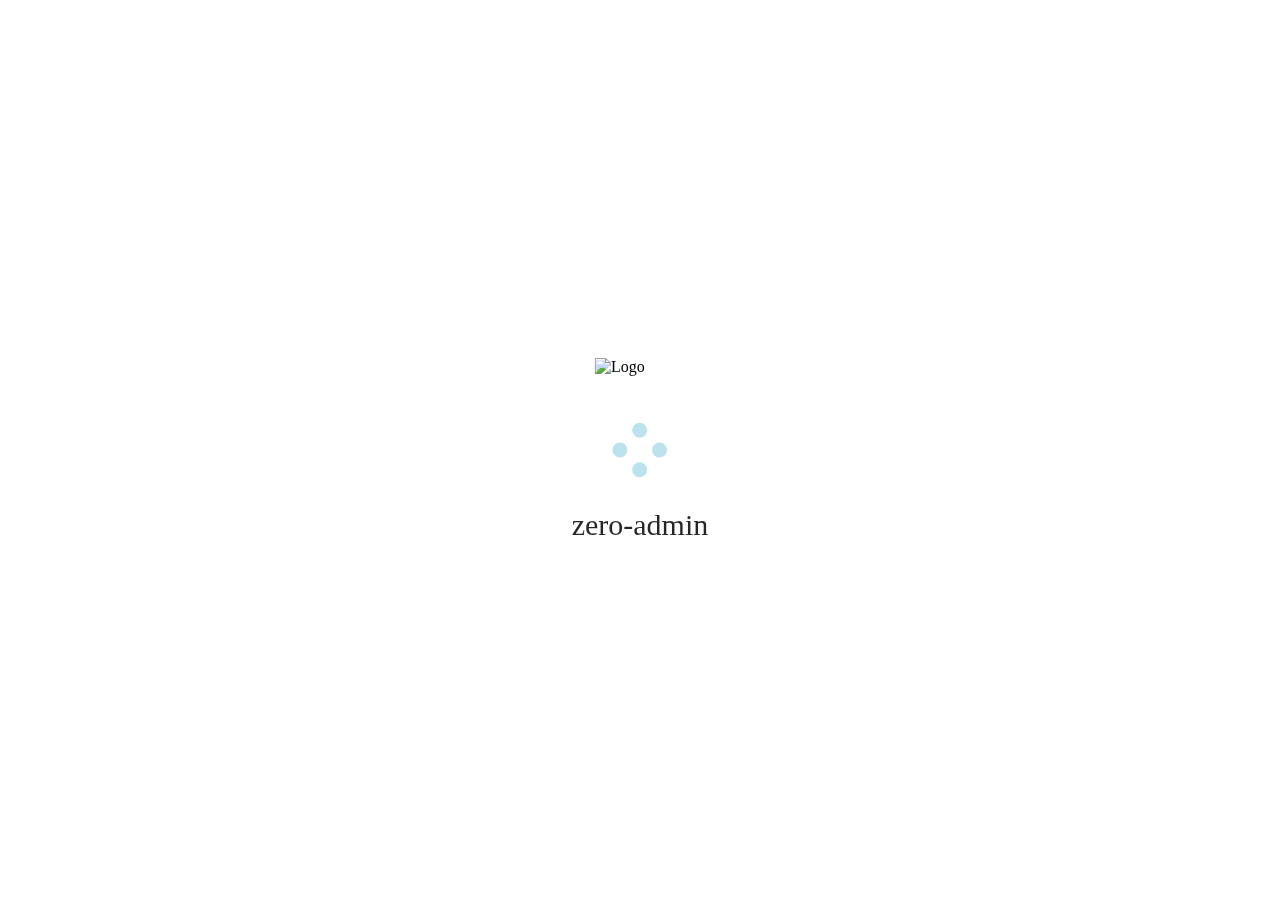
==== commit 0a067232: "deploy" ====
--- a/index.html
+++ b/index.html
@@ -2,7 +2,7 @@
 <html lang="en">
   <head>
     <meta charset="UTF-8" />
-    <link rel="icon" href="/favicon.ico" />
+    <link rel="icon" href="/zero-admin/favicon.ico" />
     <meta name="viewport" content="width=device-width, initial-scale=1.0" />
     <title>zero-admin</title>
     <style>
@@ -17,21 +17,21 @@
         overflow: hidden;
       }
     </style>
-    <script type="module" crossorigin src="/static/js/index-e99ca4d0.js"></script>
-    <link rel="modulepreload" crossorigin href="/static/js/vue-d59f5a4d.js">
-    <link rel="modulepreload" crossorigin href="/static/js/_plugin-vue_export-helper-1b428a4d.js">
-    <link rel="modulepreload" crossorigin href="/static/js/pinia-e592ca27.js">
-    <link rel="modulepreload" crossorigin href="/static/js/index-9179353e.js">
-    <link rel="modulepreload" crossorigin href="/static/js/storage-b093f12e.js">
-    <link rel="modulepreload" crossorigin href="/static/js/axios-707b95a3.js">
-    <link rel="modulepreload" crossorigin href="/static/js/antd-7726fdd8.js">
-    <link rel="modulepreload" crossorigin href="/static/js/icons-87266709.js">
-    <link rel="modulepreload" crossorigin href="/static/js/index-97478084.js">
-    <link rel="stylesheet" href="/static/css/index-d003ba79.css">
-    <link rel="stylesheet" href="/static/css/index-eb041875.css">
-    <link rel="stylesheet" href="/static/css/default-5389cec4.css">
-    <link rel="stylesheet" href="/static/css/index-109c71da.css">
-    <link rel="stylesheet" href="/static/css/index-bf56d488.css">
+    <script type="module" crossorigin src="/zero-admin/static/js/index-df68a130.js"></script>
+    <link rel="modulepreload" crossorigin href="/zero-admin/static/js/vue-d59f5a4d.js">
+    <link rel="modulepreload" crossorigin href="/zero-admin/static/js/_plugin-vue_export-helper-1b428a4d.js">
+    <link rel="modulepreload" crossorigin href="/zero-admin/static/js/pinia-e592ca27.js">
+    <link rel="modulepreload" crossorigin href="/zero-admin/static/js/index-5ca7d054.js">
+    <link rel="modulepreload" crossorigin href="/zero-admin/static/js/storage-b093f12e.js">
+    <link rel="modulepreload" crossorigin href="/zero-admin/static/js/axios-707b95a3.js">
+    <link rel="modulepreload" crossorigin href="/zero-admin/static/js/antd-7726fdd8.js">
+    <link rel="modulepreload" crossorigin href="/zero-admin/static/js/icons-87266709.js">
+    <link rel="modulepreload" crossorigin href="/zero-admin/static/js/index-7e21f808.js">
+    <link rel="stylesheet" href="/zero-admin/static/css/index-d003ba79.css">
+    <link rel="stylesheet" href="/zero-admin/static/css/index-eb041875.css">
+    <link rel="stylesheet" href="/zero-admin/static/css/default-5389cec4.css">
+    <link rel="stylesheet" href="/zero-admin/static/css/index-109c71da.css">
+    <link rel="stylesheet" href="/zero-admin/static/css/index-bf56d488.css">
     <script type="module">try{import.meta.url;import("_").catch(()=>1);}catch(e){}window.__vite_is_modern_browser=true;</script>
     <script type="module">!function(){if(window.__vite_is_modern_browser)return;console.warn("vite: loading legacy build because dynamic import or import.meta.url is unsupported, syntax error above should be ignored");var e=document.getElementById("vite-legacy-polyfill"),n=document.createElement("script");n.src=e.src,n.onload=function(){System.import(document.getElementById('vite-legacy-entry').getAttribute('data-src'))},document.body.appendChild(n)}();</script>
   </head>
@@ -229,7 +229,7 @@
       </style>
       <div class="app-loading">
         <div class="app-loading-wrap">
-          <img src="/static/svg/logo-ffc25827.svg" class="app-loading-logo" alt="Logo" />
+          <img src="/zero-admin/static/svg/logo-ffc25827.svg" class="app-loading-logo" alt="Logo" />
           <div class="app-loading-dots">
             <span class="dot dot-spin"><i></i><i></i><i></i><i></i></span>
           </div>
@@ -259,7 +259,7 @@
       window.onresize = resize;
     </script>
     <script nomodule>!function(){var e=document,t=e.createElement("script");if(!("noModule"in t)&&"onbeforeload"in t){var n=!1;e.addEventListener("beforeload",(function(e){if(e.target===t)n=!0;else if(!e.target.hasAttribute("nomodule")||!n)return;e.preventDefault()}),!0),t.type="module",t.src=".",e.head.appendChild(t),t.remove()}}();</script>
-    <script nomodule crossorigin id="vite-legacy-polyfill" src="/static/js/polyfills-legacy-66ec2ba7.js"></script>
-    <script nomodule crossorigin id="vite-legacy-entry" data-src="/static/js/index-legacy-ef9c9453.js">System.import(document.getElementById('vite-legacy-entry').getAttribute('data-src'))</script>
+    <script nomodule crossorigin id="vite-legacy-polyfill" src="/zero-admin/static/js/polyfills-legacy-66ec2ba7.js"></script>
+    <script nomodule crossorigin id="vite-legacy-entry" data-src="/zero-admin/static/js/index-legacy-1c27414e.js">System.import(document.getElementById('vite-legacy-entry').getAttribute('data-src'))</script>
   </body>
 </html>
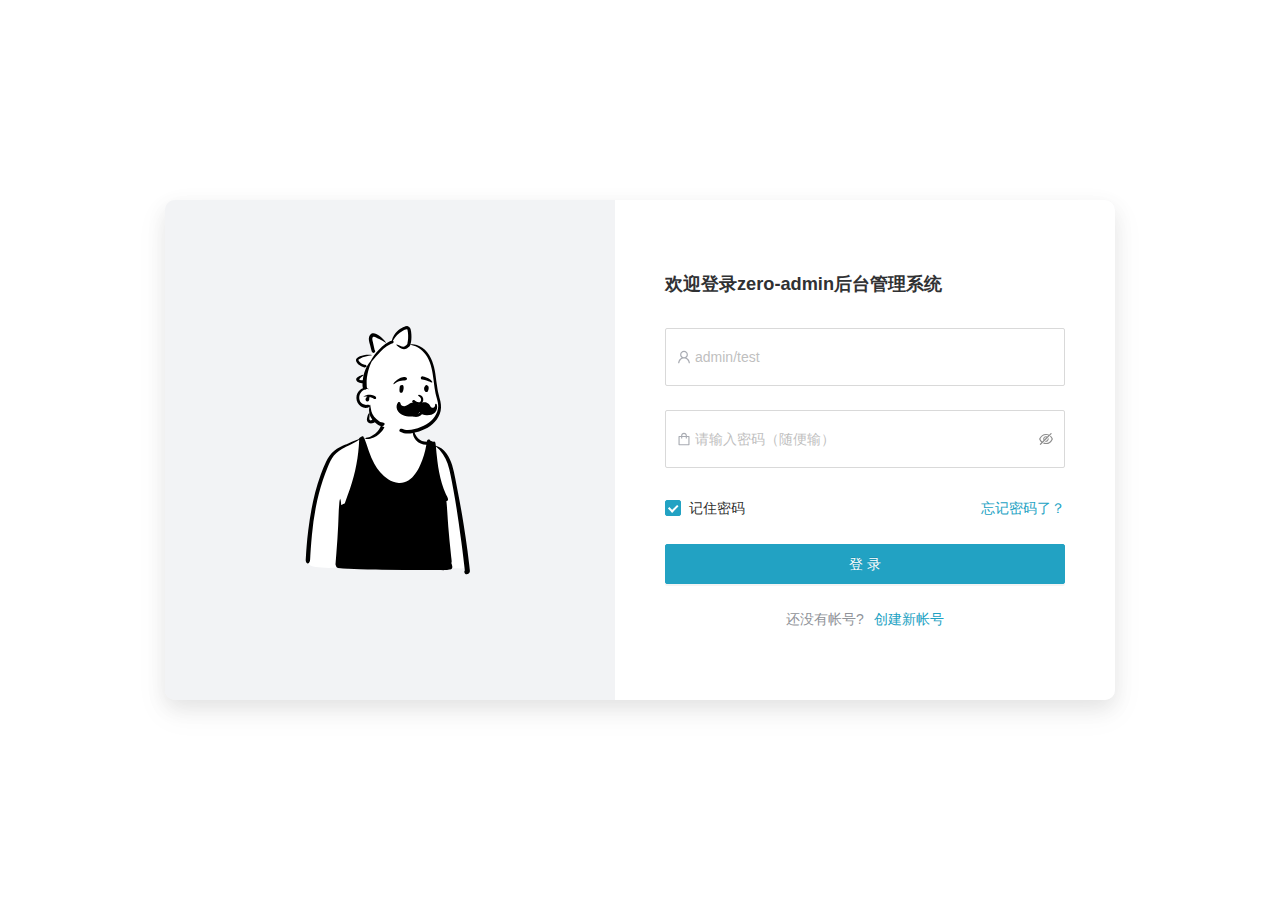
==== commit a527d7a7: "deploy" ====
--- a/index.html
+++ b/index.html
@@ -2,7 +2,7 @@
 <html lang="en">
   <head>
     <meta charset="UTF-8" />
-    <link rel="icon" href="/zero-admin/favicon.ico" />
+    <link rel="icon" href="/favicon.ico" />
     <meta name="viewport" content="width=device-width, initial-scale=1.0" />
     <title>zero-admin</title>
     <style>
@@ -17,21 +17,21 @@
         overflow: hidden;
       }
     </style>
-    <script type="module" crossorigin src="/zero-admin/static/js/index-df68a130.js"></script>
-    <link rel="modulepreload" crossorigin href="/zero-admin/static/js/vue-d59f5a4d.js">
-    <link rel="modulepreload" crossorigin href="/zero-admin/static/js/_plugin-vue_export-helper-1b428a4d.js">
-    <link rel="modulepreload" crossorigin href="/zero-admin/static/js/pinia-e592ca27.js">
-    <link rel="modulepreload" crossorigin href="/zero-admin/static/js/index-5ca7d054.js">
-    <link rel="modulepreload" crossorigin href="/zero-admin/static/js/storage-b093f12e.js">
-    <link rel="modulepreload" crossorigin href="/zero-admin/static/js/axios-707b95a3.js">
-    <link rel="modulepreload" crossorigin href="/zero-admin/static/js/antd-7726fdd8.js">
-    <link rel="modulepreload" crossorigin href="/zero-admin/static/js/icons-87266709.js">
-    <link rel="modulepreload" crossorigin href="/zero-admin/static/js/index-7e21f808.js">
-    <link rel="stylesheet" href="/zero-admin/static/css/index-d003ba79.css">
-    <link rel="stylesheet" href="/zero-admin/static/css/index-eb041875.css">
-    <link rel="stylesheet" href="/zero-admin/static/css/default-5389cec4.css">
-    <link rel="stylesheet" href="/zero-admin/static/css/index-109c71da.css">
-    <link rel="stylesheet" href="/zero-admin/static/css/index-bf56d488.css">
+    <script type="module" crossorigin src="/static/js/index-e99ca4d0.js"></script>
+    <link rel="modulepreload" crossorigin href="/static/js/vue-d59f5a4d.js">
+    <link rel="modulepreload" crossorigin href="/static/js/_plugin-vue_export-helper-1b428a4d.js">
+    <link rel="modulepreload" crossorigin href="/static/js/pinia-e592ca27.js">
+    <link rel="modulepreload" crossorigin href="/static/js/index-9179353e.js">
+    <link rel="modulepreload" crossorigin href="/static/js/storage-b093f12e.js">
+    <link rel="modulepreload" crossorigin href="/static/js/axios-707b95a3.js">
+    <link rel="modulepreload" crossorigin href="/static/js/antd-7726fdd8.js">
+    <link rel="modulepreload" crossorigin href="/static/js/icons-87266709.js">
+    <link rel="modulepreload" crossorigin href="/static/js/index-97478084.js">
+    <link rel="stylesheet" href="/static/css/index-d003ba79.css">
+    <link rel="stylesheet" href="/static/css/index-eb041875.css">
+    <link rel="stylesheet" href="/static/css/default-5389cec4.css">
+    <link rel="stylesheet" href="/static/css/index-109c71da.css">
+    <link rel="stylesheet" href="/static/css/index-bf56d488.css">
     <script type="module">try{import.meta.url;import("_").catch(()=>1);}catch(e){}window.__vite_is_modern_browser=true;</script>
     <script type="module">!function(){if(window.__vite_is_modern_browser)return;console.warn("vite: loading legacy build because dynamic import or import.meta.url is unsupported, syntax error above should be ignored");var e=document.getElementById("vite-legacy-polyfill"),n=document.createElement("script");n.src=e.src,n.onload=function(){System.import(document.getElementById('vite-legacy-entry').getAttribute('data-src'))},document.body.appendChild(n)}();</script>
   </head>
@@ -229,7 +229,7 @@
       </style>
       <div class="app-loading">
         <div class="app-loading-wrap">
-          <img src="/zero-admin/static/svg/logo-ffc25827.svg" class="app-loading-logo" alt="Logo" />
+          <img src="/static/svg/logo-ffc25827.svg" class="app-loading-logo" alt="Logo" />
           <div class="app-loading-dots">
             <span class="dot dot-spin"><i></i><i></i><i></i><i></i></span>
           </div>
@@ -259,7 +259,7 @@
       window.onresize = resize;
     </script>
     <script nomodule>!function(){var e=document,t=e.createElement("script");if(!("noModule"in t)&&"onbeforeload"in t){var n=!1;e.addEventListener("beforeload",(function(e){if(e.target===t)n=!0;else if(!e.target.hasAttribute("nomodule")||!n)return;e.preventDefault()}),!0),t.type="module",t.src=".",e.head.appendChild(t),t.remove()}}();</script>
-    <script nomodule crossorigin id="vite-legacy-polyfill" src="/zero-admin/static/js/polyfills-legacy-66ec2ba7.js"></script>
-    <script nomodule crossorigin id="vite-legacy-entry" data-src="/zero-admin/static/js/index-legacy-1c27414e.js">System.import(document.getElementById('vite-legacy-entry').getAttribute('data-src'))</script>
+    <script nomodule crossorigin id="vite-legacy-polyfill" src="/static/js/polyfills-legacy-66ec2ba7.js"></script>
+    <script nomodule crossorigin id="vite-legacy-entry" data-src="/static/js/index-legacy-ef9c9453.js">System.import(document.getElementById('vite-legacy-entry').getAttribute('data-src'))</script>
   </body>
 </html>
--- a/static/css/index-d003ba79.css
+++ b/static/css/index-d003ba79.css
@@ -0,0 +1 @@
+.ant-menu-item-danger.ant-menu-item,.ant-menu-item-danger.ant-menu-item:hover,.ant-menu-item-danger.ant-menu-item-active{color:#ff4d4f}.ant-menu-item-danger.ant-menu-item:active{background:#fff1f0}.ant-menu-item-danger.ant-menu-item-selected{color:#ff4d4f}.ant-menu-item-danger.ant-menu-item-selected>a,.ant-menu-item-danger.ant-menu-item-selected>a:hover{color:#ff4d4f}.ant-menu:not(.ant-menu-horizontal) .ant-menu-item-danger.ant-menu-item-selected{background-color:#fff1f0}.ant-menu-inline .ant-menu-item-danger.ant-menu-item:after{border-right-color:#ff4d4f}.ant-menu-dark .ant-menu-item-danger.ant-menu-item,.ant-menu-dark .ant-menu-item-danger.ant-menu-item:hover,.ant-menu-dark .ant-menu-item-danger.ant-menu-item>a{color:#ff4d4f}.ant-menu-dark.ant-menu-dark:not(.ant-menu-horizontal) .ant-menu-item-danger.ant-menu-item-selected{color:#fff;background-color:#ff4d4f}.ant-menu{box-sizing:border-box;margin:0;font-variant:tabular-nums;line-height:1.5715;-webkit-font-feature-settings:"tnum";-moz-font-feature-settings:"tnum";font-feature-settings:"tnum";padding:0;color:rgba(0,0,0,.85);font-size:.875rem;line-height:0;text-align:left;list-style:none;background:#fff;outline:none;box-shadow:0 .1875rem .375rem -.25rem rgba(0,0,0,.12),0 .375rem 1rem rgba(0,0,0,.08),0 .5625rem 1.75rem .5rem rgba(0,0,0,.05);-webkit-transition:background .3s,width .3s cubic-bezier(.2,0,0,1) 0s;transition:background .3s,width .3s cubic-bezier(.2,0,0,1) 0s}.ant-menu:before{display:table;content:""}.ant-menu:after{display:table;clear:both;content:""}.ant-menu.ant-menu-root:focus-visible{box-shadow:0 0 0 .125rem #c6f2f5}.ant-menu ul,.ant-menu ol{margin:0;padding:0;list-style:none}.ant-menu-overflow{display:-webkit-box;display:-webkit-flex;display:-ms-flexbox;display:flex}.ant-menu-overflow-item{-webkit-box-flex:0;-webkit-flex:none;-ms-flex:none;flex:none}.ant-menu-hidden,.ant-menu-submenu-hidden{display:none}.ant-menu-item-group-title{height:1.5715;padding:.5rem 1rem;color:rgba(0,0,0,.45);font-size:.875rem;line-height:1.5715;-webkit-transition:all .3s;transition:all .3s}.ant-menu-horizontal .ant-menu-submenu{-webkit-transition:border-color .3s cubic-bezier(.645,.045,.355,1),background .3s cubic-bezier(.645,.045,.355,1);transition:border-color .3s cubic-bezier(.645,.045,.355,1),background .3s cubic-bezier(.645,.045,.355,1)}.ant-menu-submenu,.ant-menu-submenu-inline{-webkit-transition:border-color .3s cubic-bezier(.645,.045,.355,1),background .3s cubic-bezier(.645,.045,.355,1),padding .15s cubic-bezier(.645,.045,.355,1);transition:border-color .3s cubic-bezier(.645,.045,.355,1),background .3s cubic-bezier(.645,.045,.355,1),padding .15s cubic-bezier(.645,.045,.355,1)}.ant-menu-submenu-selected{color:#22a2c3}.ant-menu-item:active,.ant-menu-submenu-title:active{background:#f0feff}.ant-menu-submenu .ant-menu-sub{cursor:initial;-webkit-transition:background .3s cubic-bezier(.645,.045,.355,1),padding .3s cubic-bezier(.645,.045,.355,1);transition:background .3s cubic-bezier(.645,.045,.355,1),padding .3s cubic-bezier(.645,.045,.355,1)}.ant-menu-title-content{-webkit-transition:color .3s;transition:color .3s}.ant-menu-item a{color:rgba(0,0,0,.85)}.ant-menu-item a:hover{color:#22a2c3}.ant-menu-item a:before{position:absolute;top:0;right:0;bottom:0;left:0;background-color:transparent;content:""}.ant-menu-item>.ant-badge a{color:rgba(0,0,0,.85)}.ant-menu-item>.ant-badge a:hover{color:#22a2c3}.ant-menu-item-divider{overflow:hidden;line-height:0;border-color:#f0f0f0;border-style:solid;border-width:.0625rem 0 0}.ant-menu-item-divider-dashed{border-style:dashed}.ant-menu-horizontal .ant-menu-item,.ant-menu-horizontal .ant-menu-submenu{margin-top:-.0625rem}.ant-menu-horizontal>.ant-menu-item:hover,.ant-menu-horizontal>.ant-menu-item-active,.ant-menu-horizontal>.ant-menu-submenu .ant-menu-submenu-title:hover{background-color:transparent}.ant-menu-item-selected,.ant-menu-item-selected a,.ant-menu-item-selected a:hover{color:#22a2c3}.ant-menu:not(.ant-menu-horizontal) .ant-menu-item-selected{background-color:#f0feff}.ant-menu-inline,.ant-menu-vertical,.ant-menu-vertical-left{border-right:.0625rem solid #f0f0f0}.ant-menu-vertical-right{border-left:.0625rem solid #f0f0f0}.ant-menu-vertical.ant-menu-sub,.ant-menu-vertical-left.ant-menu-sub,.ant-menu-vertical-right.ant-menu-sub{min-width:10rem;max-height:calc(100vh - 6.25rem);padding:0;overflow:hidden;border-right:0}.ant-menu-vertical.ant-menu-sub:not([class*="-active"]),.ant-menu-vertical-left.ant-menu-sub:not([class*="-active"]),.ant-menu-vertical-right.ant-menu-sub:not([class*="-active"]){overflow-x:hidden;overflow-y:auto}.ant-menu-vertical.ant-menu-sub .ant-menu-item,.ant-menu-vertical-left.ant-menu-sub .ant-menu-item,.ant-menu-vertical-right.ant-menu-sub .ant-menu-item{left:0;margin-left:0;border-right:0}.ant-menu-vertical.ant-menu-sub .ant-menu-item:after,.ant-menu-vertical-left.ant-menu-sub .ant-menu-item:after,.ant-menu-vertical-right.ant-menu-sub .ant-menu-item:after{border-right:0}.ant-menu-vertical.ant-menu-sub>.ant-menu-item,.ant-menu-vertical-left.ant-menu-sub>.ant-menu-item,.ant-menu-vertical-right.ant-menu-sub>.ant-menu-item,.ant-menu-vertical.ant-menu-sub>.ant-menu-submenu,.ant-menu-vertical-left.ant-menu-sub>.ant-menu-submenu,.ant-menu-vertical-right.ant-menu-sub>.ant-menu-submenu{-webkit-transform-origin:0 0;-ms-transform-origin:0 0;transform-origin:0 0}.ant-menu-horizontal.ant-menu-sub{min-width:7.125rem}.ant-menu-horizontal .ant-menu-item,.ant-menu-horizontal .ant-menu-submenu-title{-webkit-transition:border-color .3s,background .3s;transition:border-color .3s,background .3s}.ant-menu-item,.ant-menu-submenu-title{position:relative;display:block;margin:0;padding:0 1.25rem;white-space:nowrap;cursor:pointer;-webkit-transition:border-color .3s,background .3s,padding .3s cubic-bezier(.645,.045,.355,1);transition:border-color .3s,background .3s,padding .3s cubic-bezier(.645,.045,.355,1)}.ant-menu-item .ant-menu-item-icon,.ant-menu-submenu-title .ant-menu-item-icon,.ant-menu-item .anticon,.ant-menu-submenu-title .anticon{min-width:.875rem;font-size:.875rem;-webkit-transition:font-size .15s cubic-bezier(.215,.61,.355,1),margin .3s cubic-bezier(.645,.045,.355,1),color .3s;transition:font-size .15s cubic-bezier(.215,.61,.355,1),margin .3s cubic-bezier(.645,.045,.355,1),color .3s}.ant-menu-item .ant-menu-item-icon+span,.ant-menu-submenu-title .ant-menu-item-icon+span,.ant-menu-item .anticon+span,.ant-menu-submenu-title .anticon+span{margin-left:.625rem;opacity:1;-webkit-transition:opacity .3s cubic-bezier(.645,.045,.355,1),margin .3s,color .3s;transition:opacity .3s cubic-bezier(.645,.045,.355,1),margin .3s,color .3s}.ant-menu-item .ant-menu-item-icon.svg,.ant-menu-submenu-title .ant-menu-item-icon.svg{vertical-align:-.125em}.ant-menu-item.ant-menu-item-only-child>.anticon,.ant-menu-submenu-title.ant-menu-item-only-child>.anticon,.ant-menu-item.ant-menu-item-only-child>.ant-menu-item-icon,.ant-menu-submenu-title.ant-menu-item-only-child>.ant-menu-item-icon{margin-right:0}.ant-menu-item:focus-visible,.ant-menu-submenu-title:focus-visible{box-shadow:0 0 0 .125rem #c6f2f5}.ant-menu>.ant-menu-item-divider{margin:.0625rem 0;padding:0}.ant-menu-submenu-popup{position:absolute;z-index:1050;background:transparent;border-radius:.125rem;box-shadow:none;-webkit-transform-origin:0 0;-ms-transform-origin:0 0;transform-origin:0 0}.ant-menu-submenu-popup:before{position:absolute;top:-.4375rem;right:0;bottom:0;left:0;z-index:-1;width:100%;height:100%;opacity:.0001;content:" "}.ant-menu-submenu-placement-rightTop:before{top:0;left:-.4375rem}.ant-menu-submenu>.ant-menu{background-color:#fff;border-radius:.125rem}.ant-menu-submenu>.ant-menu-submenu-title:after{-webkit-transition:-webkit-transform .3s cubic-bezier(.645,.045,.355,1);transition:-webkit-transform .3s cubic-bezier(.645,.045,.355,1);transition:transform .3s cubic-bezier(.645,.045,.355,1);transition:transform .3s cubic-bezier(.645,.045,.355,1),-webkit-transform .3s cubic-bezier(.645,.045,.355,1)}.ant-menu-submenu-popup>.ant-menu{background-color:#fff}.ant-menu-submenu-expand-icon,.ant-menu-submenu-arrow{position:absolute;top:50%;right:1rem;width:.625rem;color:rgba(0,0,0,.85);-webkit-transform:translateY(-50%);-ms-transform:translateY(-50%);transform:translateY(-50%);-webkit-transition:-webkit-transform .3s cubic-bezier(.645,.045,.355,1);transition:-webkit-transform .3s cubic-bezier(.645,.045,.355,1);transition:transform .3s cubic-bezier(.645,.045,.355,1);transition:transform .3s cubic-bezier(.645,.045,.355,1),-webkit-transform .3s cubic-bezier(.645,.045,.355,1)}.ant-menu-submenu-arrow:before,.ant-menu-submenu-arrow:after{position:absolute;width:.375rem;height:.09375rem;background-color:currentcolor;border-radius:.125rem;-webkit-transition:background .3s cubic-bezier(.645,.045,.355,1),top .3s cubic-bezier(.645,.045,.355,1),color .3s cubic-bezier(.645,.045,.355,1),-webkit-transform .3s cubic-bezier(.645,.045,.355,1);transition:background .3s cubic-bezier(.645,.045,.355,1),top .3s cubic-bezier(.645,.045,.355,1),color .3s cubic-bezier(.645,.045,.355,1),-webkit-transform .3s cubic-bezier(.645,.045,.355,1);transition:background .3s cubic-bezier(.645,.045,.355,1),transform .3s cubic-bezier(.645,.045,.355,1),top .3s cubic-bezier(.645,.045,.355,1),color .3s cubic-bezier(.645,.045,.355,1);transition:background .3s cubic-bezier(.645,.045,.355,1),transform .3s cubic-bezier(.645,.045,.355,1),top .3s cubic-bezier(.645,.045,.355,1),color .3s cubic-bezier(.645,.045,.355,1),-webkit-transform .3s cubic-bezier(.645,.045,.355,1);content:""}.ant-menu-submenu-arrow:before{-webkit-transform:rotate(45deg) translateY(-.15625rem);-ms-transform:rotate(45deg) translateY(-.15625rem);transform:rotate(45deg) translateY(-.15625rem)}.ant-menu-submenu-arrow:after{-webkit-transform:rotate(-45deg) translateY(.15625rem);-ms-transform:rotate(-45deg) translateY(.15625rem);transform:rotate(-45deg) translateY(.15625rem)}.ant-menu-submenu:hover>.ant-menu-submenu-title>.ant-menu-submenu-expand-icon,.ant-menu-submenu:hover>.ant-menu-submenu-title>.ant-menu-submenu-arrow{color:#22a2c3}.ant-menu-inline-collapsed .ant-menu-submenu-arrow:before,.ant-menu-submenu-inline .ant-menu-submenu-arrow:before{-webkit-transform:rotate(-45deg) translateX(.15625rem);-ms-transform:rotate(-45deg) translateX(.15625rem);transform:rotate(-45deg) translate(.15625rem)}.ant-menu-inline-collapsed .ant-menu-submenu-arrow:after,.ant-menu-submenu-inline .ant-menu-submenu-arrow:after{-webkit-transform:rotate(45deg) translateX(-.15625rem);-ms-transform:rotate(45deg) translateX(-.15625rem);transform:rotate(45deg) translate(-.15625rem)}.ant-menu-submenu-horizontal .ant-menu-submenu-arrow{display:none}.ant-menu-submenu-open.ant-menu-submenu-inline>.ant-menu-submenu-title>.ant-menu-submenu-arrow{-webkit-transform:translateY(-.125rem);-ms-transform:translateY(-.125rem);transform:translateY(-.125rem)}.ant-menu-submenu-open.ant-menu-submenu-inline>.ant-menu-submenu-title>.ant-menu-submenu-arrow:after{-webkit-transform:rotate(-45deg) translateX(-.15625rem);-ms-transform:rotate(-45deg) translateX(-.15625rem);transform:rotate(-45deg) translate(-.15625rem)}.ant-menu-submenu-open.ant-menu-submenu-inline>.ant-menu-submenu-title>.ant-menu-submenu-arrow:before{-webkit-transform:rotate(45deg) translateX(.15625rem);-ms-transform:rotate(45deg) translateX(.15625rem);transform:rotate(45deg) translate(.15625rem)}.ant-menu-vertical .ant-menu-submenu-selected,.ant-menu-vertical-left .ant-menu-submenu-selected,.ant-menu-vertical-right .ant-menu-submenu-selected{color:#22a2c3}.ant-menu-horizontal{line-height:2.875rem;border:0;border-bottom:.0625rem solid #f0f0f0;box-shadow:none}.ant-menu-horizontal:not(.ant-menu-dark)>.ant-menu-item,.ant-menu-horizontal:not(.ant-menu-dark)>.ant-menu-submenu{margin-top:-.0625rem;margin-bottom:0;padding:0 1.25rem}.ant-menu-horizontal:not(.ant-menu-dark)>.ant-menu-item:hover,.ant-menu-horizontal:not(.ant-menu-dark)>.ant-menu-submenu:hover,.ant-menu-horizontal:not(.ant-menu-dark)>.ant-menu-item-active,.ant-menu-horizontal:not(.ant-menu-dark)>.ant-menu-submenu-active,.ant-menu-horizontal:not(.ant-menu-dark)>.ant-menu-item-open,.ant-menu-horizontal:not(.ant-menu-dark)>.ant-menu-submenu-open,.ant-menu-horizontal:not(.ant-menu-dark)>.ant-menu-item-selected,.ant-menu-horizontal:not(.ant-menu-dark)>.ant-menu-submenu-selected{color:#22a2c3}.ant-menu-horizontal:not(.ant-menu-dark)>.ant-menu-item:hover:after,.ant-menu-horizontal:not(.ant-menu-dark)>.ant-menu-submenu:hover:after,.ant-menu-horizontal:not(.ant-menu-dark)>.ant-menu-item-active:after,.ant-menu-horizontal:not(.ant-menu-dark)>.ant-menu-submenu-active:after,.ant-menu-horizontal:not(.ant-menu-dark)>.ant-menu-item-open:after,.ant-menu-horizontal:not(.ant-menu-dark)>.ant-menu-submenu-open:after,.ant-menu-horizontal:not(.ant-menu-dark)>.ant-menu-item-selected:after,.ant-menu-horizontal:not(.ant-menu-dark)>.ant-menu-submenu-selected:after{border-bottom:.125rem solid #22a2c3}.ant-menu-horizontal>.ant-menu-item,.ant-menu-horizontal>.ant-menu-submenu{position:relative;top:.0625rem;display:inline-block;vertical-align:bottom}.ant-menu-horizontal>.ant-menu-item:after,.ant-menu-horizontal>.ant-menu-submenu:after{position:absolute;right:1.25rem;bottom:0;left:1.25rem;border-bottom:.125rem solid transparent;-webkit-transition:border-color .3s cubic-bezier(.645,.045,.355,1);transition:border-color .3s cubic-bezier(.645,.045,.355,1);content:""}.ant-menu-horizontal>.ant-menu-submenu>.ant-menu-submenu-title{padding:0}.ant-menu-horizontal>.ant-menu-item a{color:rgba(0,0,0,.85)}.ant-menu-horizontal>.ant-menu-item a:hover{color:#22a2c3}.ant-menu-horizontal>.ant-menu-item a:before{bottom:-.125rem}.ant-menu-horizontal>.ant-menu-item-selected a{color:#22a2c3}.ant-menu-horizontal:after{display:block;clear:both;height:0;content:" "}.ant-menu-vertical .ant-menu-item,.ant-menu-vertical-left .ant-menu-item,.ant-menu-vertical-right .ant-menu-item,.ant-menu-inline .ant-menu-item{position:relative}.ant-menu-vertical .ant-menu-item:after,.ant-menu-vertical-left .ant-menu-item:after,.ant-menu-vertical-right .ant-menu-item:after,.ant-menu-inline .ant-menu-item:after{position:absolute;top:0;right:0;bottom:0;border-right:.1875rem solid #22a2c3;-webkit-transform:scaleY(.0001);-ms-transform:scaleY(.0001);transform:scaleY(.0001);opacity:0;-webkit-transition:opacity .15s cubic-bezier(.215,.61,.355,1),-webkit-transform .15s cubic-bezier(.215,.61,.355,1);transition:opacity .15s cubic-bezier(.215,.61,.355,1),-webkit-transform .15s cubic-bezier(.215,.61,.355,1);transition:transform .15s cubic-bezier(.215,.61,.355,1),opacity .15s cubic-bezier(.215,.61,.355,1);transition:transform .15s cubic-bezier(.215,.61,.355,1),opacity .15s cubic-bezier(.215,.61,.355,1),-webkit-transform .15s cubic-bezier(.215,.61,.355,1);content:""}.ant-menu-vertical .ant-menu-item,.ant-menu-vertical-left .ant-menu-item,.ant-menu-vertical-right .ant-menu-item,.ant-menu-inline .ant-menu-item,.ant-menu-vertical .ant-menu-submenu-title,.ant-menu-vertical-left .ant-menu-submenu-title,.ant-menu-vertical-right .ant-menu-submenu-title,.ant-menu-inline .ant-menu-submenu-title{height:2.5rem;margin-top:.25rem;margin-bottom:.25rem;padding:0 1rem;overflow:hidden;line-height:2.5rem;text-overflow:ellipsis}.ant-menu-vertical .ant-menu-submenu,.ant-menu-vertical-left .ant-menu-submenu,.ant-menu-vertical-right .ant-menu-submenu,.ant-menu-inline .ant-menu-submenu{padding-bottom:.00125rem}.ant-menu-vertical .ant-menu-item:not(:last-child),.ant-menu-vertical-left .ant-menu-item:not(:last-child),.ant-menu-vertical-right .ant-menu-item:not(:last-child),.ant-menu-inline .ant-menu-item:not(:last-child){margin-bottom:.5rem}.ant-menu-vertical>.ant-menu-item,.ant-menu-vertical-left>.ant-menu-item,.ant-menu-vertical-right>.ant-menu-item,.ant-menu-inline>.ant-menu-item,.ant-menu-vertical>.ant-menu-submenu>.ant-menu-submenu-title,.ant-menu-vertical-left>.ant-menu-submenu>.ant-menu-submenu-title,.ant-menu-vertical-right>.ant-menu-submenu>.ant-menu-submenu-title,.ant-menu-inline>.ant-menu-submenu>.ant-menu-submenu-title{height:2.5rem;line-height:2.5rem}.ant-menu-vertical .ant-menu-item-group-list .ant-menu-submenu-title,.ant-menu-vertical .ant-menu-submenu-title{padding-right:2.125rem}.ant-menu-inline{width:100%}.ant-menu-inline .ant-menu-selected:after,.ant-menu-inline .ant-menu-item-selected:after{-webkit-transform:scaleY(1);-ms-transform:scaleY(1);transform:scaleY(1);opacity:1;-webkit-transition:opacity .15s cubic-bezier(.645,.045,.355,1),-webkit-transform .15s cubic-bezier(.645,.045,.355,1);transition:opacity .15s cubic-bezier(.645,.045,.355,1),-webkit-transform .15s cubic-bezier(.645,.045,.355,1);transition:transform .15s cubic-bezier(.645,.045,.355,1),opacity .15s cubic-bezier(.645,.045,.355,1);transition:transform .15s cubic-bezier(.645,.045,.355,1),opacity .15s cubic-bezier(.645,.045,.355,1),-webkit-transform .15s cubic-bezier(.645,.045,.355,1)}.ant-menu-inline .ant-menu-item,.ant-menu-inline .ant-menu-submenu-title{width:calc(100% + .0625rem)}.ant-menu-inline .ant-menu-item-group-list .ant-menu-submenu-title,.ant-menu-inline .ant-menu-submenu-title{padding-right:2.125rem}.ant-menu-inline.ant-menu-root .ant-menu-item,.ant-menu-inline.ant-menu-root .ant-menu-submenu-title{display:-webkit-box;display:-webkit-flex;display:-ms-flexbox;display:flex;-webkit-box-align:center;-webkit-align-items:center;-ms-flex-align:center;align-items:center;-webkit-transition:border-color .3s,background .3s,padding .1s cubic-bezier(.215,.61,.355,1);transition:border-color .3s,background .3s,padding .1s cubic-bezier(.215,.61,.355,1)}.ant-menu-inline.ant-menu-root .ant-menu-item>.ant-menu-title-content,.ant-menu-inline.ant-menu-root .ant-menu-submenu-title>.ant-menu-title-content{-webkit-box-flex:1;-webkit-flex:auto;-ms-flex:auto;flex:auto;min-width:0;overflow:hidden;text-overflow:ellipsis}.ant-menu-inline.ant-menu-root .ant-menu-item>*,.ant-menu-inline.ant-menu-root .ant-menu-submenu-title>*{-webkit-box-flex:0;-webkit-flex:none;-ms-flex:none;flex:none}.ant-menu.ant-menu-inline-collapsed{width:5rem}.ant-menu.ant-menu-inline-collapsed>.ant-menu-item,.ant-menu.ant-menu-inline-collapsed>.ant-menu-item-group>.ant-menu-item-group-list>.ant-menu-item,.ant-menu.ant-menu-inline-collapsed>.ant-menu-item-group>.ant-menu-item-group-list>.ant-menu-submenu>.ant-menu-submenu-title,.ant-menu.ant-menu-inline-collapsed>.ant-menu-submenu>.ant-menu-submenu-title{left:0;padding:0 calc(50% - .5rem);text-overflow:clip}.ant-menu.ant-menu-inline-collapsed>.ant-menu-item .ant-menu-submenu-arrow,.ant-menu.ant-menu-inline-collapsed>.ant-menu-item-group>.ant-menu-item-group-list>.ant-menu-item .ant-menu-submenu-arrow,.ant-menu.ant-menu-inline-collapsed>.ant-menu-item-group>.ant-menu-item-group-list>.ant-menu-submenu>.ant-menu-submenu-title .ant-menu-submenu-arrow,.ant-menu.ant-menu-inline-collapsed>.ant-menu-submenu>.ant-menu-submenu-title .ant-menu-submenu-arrow{opacity:0}.ant-menu.ant-menu-inline-collapsed>.ant-menu-item .ant-menu-item-icon,.ant-menu.ant-menu-inline-collapsed>.ant-menu-item-group>.ant-menu-item-group-list>.ant-menu-item .ant-menu-item-icon,.ant-menu.ant-menu-inline-collapsed>.ant-menu-item-group>.ant-menu-item-group-list>.ant-menu-submenu>.ant-menu-submenu-title .ant-menu-item-icon,.ant-menu.ant-menu-inline-collapsed>.ant-menu-submenu>.ant-menu-submenu-title .ant-menu-item-icon,.ant-menu.ant-menu-inline-collapsed>.ant-menu-item .anticon,.ant-menu.ant-menu-inline-collapsed>.ant-menu-item-group>.ant-menu-item-group-list>.ant-menu-item .anticon,.ant-menu.ant-menu-inline-collapsed>.ant-menu-item-group>.ant-menu-item-group-list>.ant-menu-submenu>.ant-menu-submenu-title .anticon,.ant-menu.ant-menu-inline-collapsed>.ant-menu-submenu>.ant-menu-submenu-title .anticon{margin:0;font-size:1rem;line-height:2.5rem}.ant-menu.ant-menu-inline-collapsed>.ant-menu-item .ant-menu-item-icon+span,.ant-menu.ant-menu-inline-collapsed>.ant-menu-item-group>.ant-menu-item-group-list>.ant-menu-item .ant-menu-item-icon+span,.ant-menu.ant-menu-inline-collapsed>.ant-menu-item-group>.ant-menu-item-group-list>.ant-menu-submenu>.ant-menu-submenu-title .ant-menu-item-icon+span,.ant-menu.ant-menu-inline-collapsed>.ant-menu-submenu>.ant-menu-submenu-title .ant-menu-item-icon+span,.ant-menu.ant-menu-inline-collapsed>.ant-menu-item .anticon+span,.ant-menu.ant-menu-inline-collapsed>.ant-menu-item-group>.ant-menu-item-group-list>.ant-menu-item .anticon+span,.ant-menu.ant-menu-inline-collapsed>.ant-menu-item-group>.ant-menu-item-group-list>.ant-menu-submenu>.ant-menu-submenu-title .anticon+span,.ant-menu.ant-menu-inline-collapsed>.ant-menu-submenu>.ant-menu-submenu-title .anticon+span{display:inline-block;opacity:0}.ant-menu.ant-menu-inline-collapsed .ant-menu-item-icon,.ant-menu.ant-menu-inline-collapsed .anticon{display:inline-block}.ant-menu.ant-menu-inline-collapsed-tooltip{pointer-events:none}.ant-menu.ant-menu-inline-collapsed-tooltip .ant-menu-item-icon,.ant-menu.ant-menu-inline-collapsed-tooltip .anticon{display:none}.ant-menu.ant-menu-inline-collapsed-tooltip a{color:rgba(255,255,255,.85)}.ant-menu.ant-menu-inline-collapsed .ant-menu-item-group-title{padding-right:.25rem;padding-left:.25rem;overflow:hidden;white-space:nowrap;text-overflow:ellipsis}.ant-menu-item-group-list{margin:0;padding:0}.ant-menu-item-group-list .ant-menu-item,.ant-menu-item-group-list .ant-menu-submenu-title{padding:0 1rem 0 1.75rem}.ant-menu-root.ant-menu-vertical,.ant-menu-root.ant-menu-vertical-left,.ant-menu-root.ant-menu-vertical-right,.ant-menu-root.ant-menu-inline{box-shadow:none}.ant-menu-root.ant-menu-inline-collapsed .ant-menu-item>.ant-menu-inline-collapsed-noicon,.ant-menu-root.ant-menu-inline-collapsed .ant-menu-submenu .ant-menu-submenu-title>.ant-menu-inline-collapsed-noicon{font-size:1rem;text-align:center}.ant-menu-sub.ant-menu-inline{padding:0;background:#fafafa;border:0;border-radius:0;box-shadow:none}.ant-menu-sub.ant-menu-inline>.ant-menu-item,.ant-menu-sub.ant-menu-inline>.ant-menu-submenu>.ant-menu-submenu-title{height:2.5rem;line-height:2.5rem;list-style-position:inside;list-style-type:disc}.ant-menu-sub.ant-menu-inline .ant-menu-item-group-title{padding-left:2rem}.ant-menu-item-disabled,.ant-menu-submenu-disabled{color:rgba(0,0,0,.25)!important;background:none;cursor:not-allowed}.ant-menu-item-disabled:after,.ant-menu-submenu-disabled:after{border-color:transparent!important}.ant-menu-item-disabled a,.ant-menu-submenu-disabled a{color:rgba(0,0,0,.25)!important;pointer-events:none}.ant-menu-item-disabled>.ant-menu-submenu-title,.ant-menu-submenu-disabled>.ant-menu-submenu-title{color:rgba(0,0,0,.25)!important;cursor:not-allowed}.ant-menu-item-disabled>.ant-menu-submenu-title>.ant-menu-submenu-arrow:before,.ant-menu-submenu-disabled>.ant-menu-submenu-title>.ant-menu-submenu-arrow:before,.ant-menu-item-disabled>.ant-menu-submenu-title>.ant-menu-submenu-arrow:after,.ant-menu-submenu-disabled>.ant-menu-submenu-title>.ant-menu-submenu-arrow:after{background:rgba(0,0,0,.25)!important}.ant-layout-header .ant-menu{line-height:inherit}.ant-menu-inline-collapsed-tooltip a,.ant-menu-inline-collapsed-tooltip a:hover{color:#fff}.ant-menu-light .ant-menu-item:hover,.ant-menu-light .ant-menu-item-active,.ant-menu-light .ant-menu:not(.ant-menu-inline) .ant-menu-submenu-open,.ant-menu-light .ant-menu-submenu-active,.ant-menu-light .ant-menu-submenu-title:hover{color:#22a2c3}.ant-menu.ant-menu-root:focus-visible{box-shadow:0 0 0 .125rem #137c9c}.ant-menu-dark .ant-menu-item:focus-visible,.ant-menu-dark .ant-menu-submenu-title:focus-visible{box-shadow:0 0 0 .125rem #137c9c}.ant-menu.ant-menu-dark,.ant-menu-dark .ant-menu-sub,.ant-menu.ant-menu-dark .ant-menu-sub{color:rgba(255,255,255,.65);background:#001529}.ant-menu.ant-menu-dark .ant-menu-submenu-title .ant-menu-submenu-arrow,.ant-menu-dark .ant-menu-sub .ant-menu-submenu-title .ant-menu-submenu-arrow,.ant-menu.ant-menu-dark .ant-menu-sub .ant-menu-submenu-title .ant-menu-submenu-arrow{opacity:.45;-webkit-transition:all .3s;transition:all .3s}.ant-menu.ant-menu-dark .ant-menu-submenu-title .ant-menu-submenu-arrow:after,.ant-menu-dark .ant-menu-sub .ant-menu-submenu-title .ant-menu-submenu-arrow:after,.ant-menu.ant-menu-dark .ant-menu-sub .ant-menu-submenu-title .ant-menu-submenu-arrow:after,.ant-menu.ant-menu-dark .ant-menu-submenu-title .ant-menu-submenu-arrow:before,.ant-menu-dark .ant-menu-sub .ant-menu-submenu-title .ant-menu-submenu-arrow:before,.ant-menu.ant-menu-dark .ant-menu-sub .ant-menu-submenu-title .ant-menu-submenu-arrow:before{background:#fff}.ant-menu-dark.ant-menu-submenu-popup{background:transparent}.ant-menu-dark .ant-menu-inline.ant-menu-sub{background:#000c17}.ant-menu-dark.ant-menu-horizontal{border-bottom:0}.ant-menu-dark.ant-menu-horizontal>.ant-menu-item,.ant-menu-dark.ant-menu-horizontal>.ant-menu-submenu{top:0;margin-top:0;padding:0 1.25rem;border-color:#001529;border-bottom:0}.ant-menu-dark.ant-menu-horizontal>.ant-menu-item:hover{background-color:#22a2c3}.ant-menu-dark.ant-menu-horizontal>.ant-menu-item>a:before{bottom:0}.ant-menu-dark .ant-menu-item,.ant-menu-dark .ant-menu-item-group-title,.ant-menu-dark .ant-menu-item>a,.ant-menu-dark .ant-menu-item>span>a{color:rgba(255,255,255,.65)}.ant-menu-dark.ant-menu-inline,.ant-menu-dark.ant-menu-vertical,.ant-menu-dark.ant-menu-vertical-left,.ant-menu-dark.ant-menu-vertical-right{border-right:0}.ant-menu-dark.ant-menu-inline .ant-menu-item,.ant-menu-dark.ant-menu-vertical .ant-menu-item,.ant-menu-dark.ant-menu-vertical-left .ant-menu-item,.ant-menu-dark.ant-menu-vertical-right .ant-menu-item{left:0;margin-left:0;border-right:0}.ant-menu-dark.ant-menu-inline .ant-menu-item:after,.ant-menu-dark.ant-menu-vertical .ant-menu-item:after,.ant-menu-dark.ant-menu-vertical-left .ant-menu-item:after,.ant-menu-dark.ant-menu-vertical-right .ant-menu-item:after{border-right:0}.ant-menu-dark.ant-menu-inline .ant-menu-item,.ant-menu-dark.ant-menu-inline .ant-menu-submenu-title{width:100%}.ant-menu-dark .ant-menu-item:hover,.ant-menu-dark .ant-menu-item-active,.ant-menu-dark .ant-menu-submenu-active,.ant-menu-dark .ant-menu-submenu-open,.ant-menu-dark .ant-menu-submenu-selected,.ant-menu-dark .ant-menu-submenu-title:hover{color:#fff;background-color:transparent}.ant-menu-dark .ant-menu-item:hover>a,.ant-menu-dark .ant-menu-item-active>a,.ant-menu-dark .ant-menu-submenu-active>a,.ant-menu-dark .ant-menu-submenu-open>a,.ant-menu-dark .ant-menu-submenu-selected>a,.ant-menu-dark .ant-menu-submenu-title:hover>a,.ant-menu-dark .ant-menu-item:hover>span>a,.ant-menu-dark .ant-menu-item-active>span>a,.ant-menu-dark .ant-menu-submenu-active>span>a,.ant-menu-dark .ant-menu-submenu-open>span>a,.ant-menu-dark .ant-menu-submenu-selected>span>a,.ant-menu-dark .ant-menu-submenu-title:hover>span>a{color:#fff}.ant-menu-dark .ant-menu-item:hover>.ant-menu-submenu-title>.ant-menu-submenu-arrow,.ant-menu-dark .ant-menu-item-active>.ant-menu-submenu-title>.ant-menu-submenu-arrow,.ant-menu-dark .ant-menu-submenu-active>.ant-menu-submenu-title>.ant-menu-submenu-arrow,.ant-menu-dark .ant-menu-submenu-open>.ant-menu-submenu-title>.ant-menu-submenu-arrow,.ant-menu-dark .ant-menu-submenu-selected>.ant-menu-submenu-title>.ant-menu-submenu-arrow,.ant-menu-dark .ant-menu-submenu-title:hover>.ant-menu-submenu-title>.ant-menu-submenu-arrow{opacity:1}.ant-menu-dark .ant-menu-item:hover>.ant-menu-submenu-title>.ant-menu-submenu-arrow:after,.ant-menu-dark .ant-menu-item-active>.ant-menu-submenu-title>.ant-menu-submenu-arrow:after,.ant-menu-dark .ant-menu-submenu-active>.ant-menu-submenu-title>.ant-menu-submenu-arrow:after,.ant-menu-dark .ant-menu-submenu-open>.ant-menu-submenu-title>.ant-menu-submenu-arrow:after,.ant-menu-dark .ant-menu-submenu-selected>.ant-menu-submenu-title>.ant-menu-submenu-arrow:after,.ant-menu-dark .ant-menu-submenu-title:hover>.ant-menu-submenu-title>.ant-menu-submenu-arrow:after,.ant-menu-dark .ant-menu-item:hover>.ant-menu-submenu-title>.ant-menu-submenu-arrow:before,.ant-menu-dark .ant-menu-item-active>.ant-menu-submenu-title>.ant-menu-submenu-arrow:before,.ant-menu-dark .ant-menu-submenu-active>.ant-menu-submenu-title>.ant-menu-submenu-arrow:before,.ant-menu-dark .ant-menu-submenu-open>.ant-menu-submenu-title>.ant-menu-submenu-arrow:before,.ant-menu-dark .ant-menu-submenu-selected>.ant-menu-submenu-title>.ant-menu-submenu-arrow:before,.ant-menu-dark .ant-menu-submenu-title:hover>.ant-menu-submenu-title>.ant-menu-submenu-arrow:before{background:#fff}.ant-menu-dark .ant-menu-item:hover{background-color:transparent}.ant-menu-dark.ant-menu-dark:not(.ant-menu-horizontal) .ant-menu-item-selected{background-color:#22a2c3}.ant-menu-dark .ant-menu-item-selected{color:#fff;border-right:0}.ant-menu-dark .ant-menu-item-selected:after{border-right:0}.ant-menu-dark .ant-menu-item-selected>a,.ant-menu-dark .ant-menu-item-selected>span>a,.ant-menu-dark .ant-menu-item-selected>a:hover,.ant-menu-dark .ant-menu-item-selected>span>a:hover{color:#fff}.ant-menu-dark .ant-menu-item-selected .ant-menu-item-icon,.ant-menu-dark .ant-menu-item-selected .anticon{color:#fff}.ant-menu-dark .ant-menu-item-selected .ant-menu-item-icon+span,.ant-menu-dark .ant-menu-item-selected .anticon+span{color:#fff}.ant-menu.ant-menu-dark .ant-menu-item-selected,.ant-menu-submenu-popup.ant-menu-dark .ant-menu-item-selected{background-color:#22a2c3}.ant-menu-dark .ant-menu-item-disabled,.ant-menu-dark .ant-menu-submenu-disabled,.ant-menu-dark .ant-menu-item-disabled>a,.ant-menu-dark .ant-menu-submenu-disabled>a,.ant-menu-dark .ant-menu-item-disabled>span>a,.ant-menu-dark .ant-menu-submenu-disabled>span>a{color:rgba(255,255,255,.35)!important;opacity:.8}.ant-menu-dark .ant-menu-item-disabled>.ant-menu-submenu-title,.ant-menu-dark .ant-menu-submenu-disabled>.ant-menu-submenu-title{color:rgba(255,255,255,.35)!important}.ant-menu-dark .ant-menu-item-disabled>.ant-menu-submenu-title>.ant-menu-submenu-arrow:before,.ant-menu-dark .ant-menu-submenu-disabled>.ant-menu-submenu-title>.ant-menu-submenu-arrow:before,.ant-menu-dark .ant-menu-item-disabled>.ant-menu-submenu-title>.ant-menu-submenu-arrow:after,.ant-menu-dark .ant-menu-submenu-disabled>.ant-menu-submenu-title>.ant-menu-submenu-arrow:after{background:rgba(255,255,255,.35)!important}.ant-menu.ant-menu-rtl{direction:rtl;text-align:right}.ant-menu-rtl .ant-menu-item-group-title{text-align:right}.ant-menu-rtl.ant-menu-inline,.ant-menu-rtl.ant-menu-vertical{border-right:none;border-left:.0625rem solid #f0f0f0}.ant-menu-rtl.ant-menu-dark.ant-menu-inline,.ant-menu-rtl.ant-menu-dark.ant-menu-vertical{border-left:none}.ant-menu-rtl.ant-menu-vertical.ant-menu-sub>.ant-menu-item,.ant-menu-rtl.ant-menu-vertical-left.ant-menu-sub>.ant-menu-item,.ant-menu-rtl.ant-menu-vertical-right.ant-menu-sub>.ant-menu-item,.ant-menu-rtl.ant-menu-vertical.ant-menu-sub>.ant-menu-submenu,.ant-menu-rtl.ant-menu-vertical-left.ant-menu-sub>.ant-menu-submenu,.ant-menu-rtl.ant-menu-vertical-right.ant-menu-sub>.ant-menu-submenu{-webkit-transform-origin:top right;-ms-transform-origin:top right;transform-origin:top right}.ant-menu-rtl .ant-menu-item .ant-menu-item-icon,.ant-menu-rtl .ant-menu-submenu-title .ant-menu-item-icon,.ant-menu-rtl .ant-menu-item .anticon,.ant-menu-rtl .ant-menu-submenu-title .anticon{margin-right:auto;margin-left:.625rem}.ant-menu-rtl .ant-menu-item.ant-menu-item-only-child>.ant-menu-item-icon,.ant-menu-rtl .ant-menu-submenu-title.ant-menu-item-only-child>.ant-menu-item-icon,.ant-menu-rtl .ant-menu-item.ant-menu-item-only-child>.anticon,.ant-menu-rtl .ant-menu-submenu-title.ant-menu-item-only-child>.anticon{margin-left:0}.ant-menu-submenu-rtl.ant-menu-submenu-popup{-webkit-transform-origin:100% 0;-ms-transform-origin:100% 0;transform-origin:100% 0}.ant-menu-rtl .ant-menu-submenu-vertical>.ant-menu-submenu-title .ant-menu-submenu-arrow,.ant-menu-rtl .ant-menu-submenu-vertical-left>.ant-menu-submenu-title .ant-menu-submenu-arrow,.ant-menu-rtl .ant-menu-submenu-vertical-right>.ant-menu-submenu-title .ant-menu-submenu-arrow,.ant-menu-rtl .ant-menu-submenu-inline>.ant-menu-submenu-title .ant-menu-submenu-arrow{right:auto;left:1rem}.ant-menu-rtl .ant-menu-submenu-vertical>.ant-menu-submenu-title .ant-menu-submenu-arrow:before,.ant-menu-rtl .ant-menu-submenu-vertical-left>.ant-menu-submenu-title .ant-menu-submenu-arrow:before,.ant-menu-rtl .ant-menu-submenu-vertical-right>.ant-menu-submenu-title .ant-menu-submenu-arrow:before{-webkit-transform:rotate(-45deg) translateY(-.125rem);-ms-transform:rotate(-45deg) translateY(-.125rem);transform:rotate(-45deg) translateY(-.125rem)}.ant-menu-rtl .ant-menu-submenu-vertical>.ant-menu-submenu-title .ant-menu-submenu-arrow:after,.ant-menu-rtl .ant-menu-submenu-vertical-left>.ant-menu-submenu-title .ant-menu-submenu-arrow:after,.ant-menu-rtl .ant-menu-submenu-vertical-right>.ant-menu-submenu-title .ant-menu-submenu-arrow:after{-webkit-transform:rotate(45deg) translateY(.125rem);-ms-transform:rotate(45deg) translateY(.125rem);transform:rotate(45deg) translateY(.125rem)}.ant-menu-rtl.ant-menu-vertical .ant-menu-item:after,.ant-menu-rtl.ant-menu-vertical-left .ant-menu-item:after,.ant-menu-rtl.ant-menu-vertical-right .ant-menu-item:after,.ant-menu-rtl.ant-menu-inline .ant-menu-item:after{right:auto;left:0}.ant-menu-rtl.ant-menu-vertical .ant-menu-item,.ant-menu-rtl.ant-menu-vertical-left .ant-menu-item,.ant-menu-rtl.ant-menu-vertical-right .ant-menu-item,.ant-menu-rtl.ant-menu-inline .ant-menu-item,.ant-menu-rtl.ant-menu-vertical .ant-menu-submenu-title,.ant-menu-rtl.ant-menu-vertical-left .ant-menu-submenu-title,.ant-menu-rtl.ant-menu-vertical-right .ant-menu-submenu-title,.ant-menu-rtl.ant-menu-inline .ant-menu-submenu-title{text-align:right}.ant-menu-rtl.ant-menu-inline .ant-menu-submenu-title{padding-right:0;padding-left:2.125rem}.ant-menu-rtl.ant-menu-vertical .ant-menu-submenu-title{padding-right:1rem;padding-left:2.125rem}.ant-menu-rtl.ant-menu-inline-collapsed.ant-menu-vertical .ant-menu-submenu-title{padding:0 calc(50% - .5rem)}.ant-menu-rtl .ant-menu-item-group-list .ant-menu-item,.ant-menu-rtl .ant-menu-item-group-list .ant-menu-submenu-title{padding:0 1.75rem 0 1rem}.ant-menu-sub.ant-menu-inline{border:0}.ant-menu-rtl.ant-menu-sub.ant-menu-inline .ant-menu-item-group-title{padding-right:2rem;padding-left:0}.ant-tooltip{box-sizing:border-box;margin:0;padding:0;color:rgba(0,0,0,.85);font-size:.875rem;font-variant:tabular-nums;line-height:1.5715;list-style:none;-webkit-font-feature-settings:"tnum";-moz-font-feature-settings:"tnum";font-feature-settings:"tnum";position:absolute;z-index:1070;display:block;width:-webkit-max-content;width:-moz-max-content;width:max-content;max-width:15.625rem;visibility:visible}.ant-tooltip-hidden{display:none}.ant-tooltip-placement-top,.ant-tooltip-placement-topLeft,.ant-tooltip-placement-topRight{padding-bottom:.5rem}.ant-tooltip-placement-right,.ant-tooltip-placement-rightTop,.ant-tooltip-placement-rightBottom{padding-left:.5rem}.ant-tooltip-placement-bottom,.ant-tooltip-placement-bottomLeft,.ant-tooltip-placement-bottomRight{padding-top:.5rem}.ant-tooltip-placement-left,.ant-tooltip-placement-leftTop,.ant-tooltip-placement-leftBottom{padding-right:.5rem}.ant-tooltip-inner{min-width:1.875rem;min-height:2rem;padding:.375rem .5rem;color:#fff;text-align:left;text-decoration:none;word-wrap:break-word;background-color:rgba(0,0,0,.75);border-radius:.125rem;box-shadow:0 .1875rem .375rem -.25rem rgba(0,0,0,.12),0 .375rem 1rem rgba(0,0,0,.08),0 .5625rem 1.75rem .5rem rgba(0,0,0,.05)}.ant-tooltip-arrow{position:absolute;display:block;width:.81694rem;height:.81694rem;overflow:hidden;background:transparent;pointer-events:none}.ant-tooltip-arrow-content{position:absolute;top:0;right:0;bottom:0;left:0;display:block;width:.3125rem;height:.3125rem;margin:auto;background-color:rgba(0,0,0,.75);content:"";pointer-events:auto}.ant-tooltip-placement-top .ant-tooltip-arrow,.ant-tooltip-placement-topLeft .ant-tooltip-arrow,.ant-tooltip-placement-topRight .ant-tooltip-arrow{bottom:-.31694rem}.ant-tooltip-placement-top .ant-tooltip-arrow-content,.ant-tooltip-placement-topLeft .ant-tooltip-arrow-content,.ant-tooltip-placement-topRight .ant-tooltip-arrow-content{box-shadow:.1875rem .1875rem .4375rem rgba(0,0,0,.07);-webkit-transform:translateY(-.40847rem) rotate(45deg);-ms-transform:translateY(-.40847rem) rotate(45deg);transform:translateY(-.40847rem) rotate(45deg)}.ant-tooltip-placement-top .ant-tooltip-arrow{left:50%;-webkit-transform:translateX(-50%);-ms-transform:translateX(-50%);transform:translate(-50%)}.ant-tooltip-placement-topLeft .ant-tooltip-arrow{left:.8125rem}.ant-tooltip-placement-topRight .ant-tooltip-arrow{right:.8125rem}.ant-tooltip-placement-right .ant-tooltip-arrow,.ant-tooltip-placement-rightTop .ant-tooltip-arrow,.ant-tooltip-placement-rightBottom .ant-tooltip-arrow{left:-.31694rem}.ant-tooltip-placement-right .ant-tooltip-arrow-content,.ant-tooltip-placement-rightTop .ant-tooltip-arrow-content,.ant-tooltip-placement-rightBottom .ant-tooltip-arrow-content{box-shadow:-.1875rem .1875rem .4375rem rgba(0,0,0,.07);-webkit-transform:translateX(.40847rem) rotate(45deg);-ms-transform:translateX(.40847rem) rotate(45deg);transform:translate(.40847rem) rotate(45deg)}.ant-tooltip-placement-right .ant-tooltip-arrow{top:50%;-webkit-transform:translateY(-50%);-ms-transform:translateY(-50%);transform:translateY(-50%)}.ant-tooltip-placement-rightTop .ant-tooltip-arrow{top:.3125rem}.ant-tooltip-placement-rightBottom .ant-tooltip-arrow{bottom:.3125rem}.ant-tooltip-placement-left .ant-tooltip-arrow,.ant-tooltip-placement-leftTop .ant-tooltip-arrow,.ant-tooltip-placement-leftBottom .ant-tooltip-arrow{right:-.31694rem}.ant-tooltip-placement-left .ant-tooltip-arrow-content,.ant-tooltip-placement-leftTop .ant-tooltip-arrow-content,.ant-tooltip-placement-leftBottom .ant-tooltip-arrow-content{box-shadow:.1875rem -.1875rem .4375rem rgba(0,0,0,.07);-webkit-transform:translateX(-.40847rem) rotate(45deg);-ms-transform:translateX(-.40847rem) rotate(45deg);transform:translate(-.40847rem) rotate(45deg)}.ant-tooltip-placement-left .ant-tooltip-arrow{top:50%;-webkit-transform:translateY(-50%);-ms-transform:translateY(-50%);transform:translateY(-50%)}.ant-tooltip-placement-leftTop .ant-tooltip-arrow{top:.3125rem}.ant-tooltip-placement-leftBottom .ant-tooltip-arrow{bottom:.3125rem}.ant-tooltip-placement-bottom .ant-tooltip-arrow,.ant-tooltip-placement-bottomLeft .ant-tooltip-arrow,.ant-tooltip-placement-bottomRight .ant-tooltip-arrow{top:-.31694rem}.ant-tooltip-placement-bottom .ant-tooltip-arrow-content,.ant-tooltip-placement-bottomLeft .ant-tooltip-arrow-content,.ant-tooltip-placement-bottomRight .ant-tooltip-arrow-content{box-shadow:-.1875rem -.1875rem .4375rem rgba(0,0,0,.07);-webkit-transform:translateY(.40847rem) rotate(45deg);-ms-transform:translateY(.40847rem) rotate(45deg);transform:translateY(.40847rem) rotate(45deg)}.ant-tooltip-placement-bottom .ant-tooltip-arrow{left:50%;-webkit-transform:translateX(-50%);-ms-transform:translateX(-50%);transform:translate(-50%)}.ant-tooltip-placement-bottomLeft .ant-tooltip-arrow{left:.8125rem}.ant-tooltip-placement-bottomRight .ant-tooltip-arrow{right:.8125rem}.ant-tooltip-pink .ant-tooltip-inner,.ant-tooltip-pink .ant-tooltip-arrow-content,.ant-tooltip-magenta .ant-tooltip-inner,.ant-tooltip-magenta .ant-tooltip-arrow-content{background-color:#eb2f96}.ant-tooltip-red .ant-tooltip-inner,.ant-tooltip-red .ant-tooltip-arrow-content{background-color:#f5222d}.ant-tooltip-volcano .ant-tooltip-inner,.ant-tooltip-volcano .ant-tooltip-arrow-content{background-color:#fa541c}.ant-tooltip-orange .ant-tooltip-inner,.ant-tooltip-orange .ant-tooltip-arrow-content{background-color:#fa8c16}.ant-tooltip-yellow .ant-tooltip-inner,.ant-tooltip-yellow .ant-tooltip-arrow-content{background-color:#fadb14}.ant-tooltip-gold .ant-tooltip-inner,.ant-tooltip-gold .ant-tooltip-arrow-content{background-color:#faad14}.ant-tooltip-cyan .ant-tooltip-inner,.ant-tooltip-cyan .ant-tooltip-arrow-content{background-color:#13c2c2}.ant-tooltip-lime .ant-tooltip-inner,.ant-tooltip-lime .ant-tooltip-arrow-content{background-color:#a0d911}.ant-tooltip-green .ant-tooltip-inner,.ant-tooltip-green .ant-tooltip-arrow-content{background-color:#52c41a}.ant-tooltip-blue .ant-tooltip-inner,.ant-tooltip-blue .ant-tooltip-arrow-content{background-color:#1890ff}.ant-tooltip-geekblue .ant-tooltip-inner,.ant-tooltip-geekblue .ant-tooltip-arrow-content{background-color:#2f54eb}.ant-tooltip-purple .ant-tooltip-inner,.ant-tooltip-purple .ant-tooltip-arrow-content{background-color:#722ed1}.ant-tooltip-rtl{direction:rtl}.ant-tooltip-rtl .ant-tooltip-inner{text-align:right}.ant-dropdown-menu-item.ant-dropdown-menu-item-danger{color:#ff4d4f}.ant-dropdown-menu-item.ant-dropdown-menu-item-danger:hover{color:#fff;background-color:#ff4d4f}.ant-dropdown{box-sizing:border-box;margin:0;padding:0;color:rgba(0,0,0,.85);font-size:.875rem;font-variant:tabular-nums;line-height:1.5715;list-style:none;-webkit-font-feature-settings:"tnum";-moz-font-feature-settings:"tnum";font-feature-settings:"tnum";position:absolute;top:-624.9375rem;left:-624.9375rem;z-index:1050;display:block}.ant-dropdown:before{position:absolute;top:-.25rem;right:0;bottom:-.25rem;left:-.4375rem;z-index:-9999;opacity:.0001;content:" "}.ant-dropdown-wrap{position:relative}.ant-dropdown-wrap .ant-btn>.anticon-down{font-size:.625rem}.ant-dropdown-wrap .anticon-down:before{-webkit-transition:-webkit-transform .2s;transition:-webkit-transform .2s;transition:transform .2s;transition:transform .2s,-webkit-transform .2s}.ant-dropdown-wrap-open .anticon-down:before{-webkit-transform:rotate(180deg);-ms-transform:rotate(180deg);transform:rotate(180deg)}.ant-dropdown-hidden,.ant-dropdown-menu-hidden,.ant-dropdown-menu-submenu-hidden{display:none}.ant-dropdown-show-arrow.ant-dropdown-placement-topCenter,.ant-dropdown-show-arrow.ant-dropdown-placement-topLeft,.ant-dropdown-show-arrow.ant-dropdown-placement-topRight{padding-bottom:.625rem}.ant-dropdown-show-arrow.ant-dropdown-placement-bottomCenter,.ant-dropdown-show-arrow.ant-dropdown-placement-bottomLeft,.ant-dropdown-show-arrow.ant-dropdown-placement-bottomRight{padding-top:.625rem}.ant-dropdown-arrow{position:absolute;z-index:1;display:block;width:.53033rem;height:.53033rem;background:transparent;border-style:solid;border-width:.26517rem;-webkit-transform:rotate(45deg);-ms-transform:rotate(45deg);transform:rotate(45deg)}.ant-dropdown-placement-topCenter>.ant-dropdown-arrow,.ant-dropdown-placement-topLeft>.ant-dropdown-arrow,.ant-dropdown-placement-topRight>.ant-dropdown-arrow{bottom:.3875rem;border-color:transparent #fff #fff transparent;box-shadow:.1875rem .1875rem .4375rem rgba(0,0,0,.07)}.ant-dropdown-placement-topCenter>.ant-dropdown-arrow{left:50%;-webkit-transform:translateX(-50%) rotate(45deg);-ms-transform:translateX(-50%) rotate(45deg);transform:translate(-50%) rotate(45deg)}.ant-dropdown-placement-topLeft>.ant-dropdown-arrow{left:1rem}.ant-dropdown-placement-topRight>.ant-dropdown-arrow{right:1rem}.ant-dropdown-placement-bottomCenter>.ant-dropdown-arrow,.ant-dropdown-placement-bottomLeft>.ant-dropdown-arrow,.ant-dropdown-placement-bottomRight>.ant-dropdown-arrow{top:.375rem;border-color:#fff transparent transparent #fff;box-shadow:-.125rem -.125rem .3125rem rgba(0,0,0,.06)}.ant-dropdown-placement-bottomCenter>.ant-dropdown-arrow{left:50%;-webkit-transform:translateX(-50%) rotate(45deg);-ms-transform:translateX(-50%) rotate(45deg);transform:translate(-50%) rotate(45deg)}.ant-dropdown-placement-bottomLeft>.ant-dropdown-arrow{left:1rem}.ant-dropdown-placement-bottomRight>.ant-dropdown-arrow{right:1rem}.ant-dropdown-menu{position:relative;margin:0;padding:.25rem 0;text-align:left;list-style-type:none;background-color:#fff;background-clip:padding-box;border-radius:.125rem;outline:none;box-shadow:0 .1875rem .375rem -.25rem rgba(0,0,0,.12),0 .375rem 1rem rgba(0,0,0,.08),0 .5625rem 1.75rem .5rem rgba(0,0,0,.05)}.ant-dropdown-menu-item-group-title{padding:.3125rem .75rem;color:rgba(0,0,0,.45);-webkit-transition:all .3s;transition:all .3s}.ant-dropdown-menu-submenu-popup{position:absolute;z-index:1050;background:transparent;box-shadow:none;-webkit-transform-origin:0 0;-ms-transform-origin:0 0;transform-origin:0 0}.ant-dropdown-menu-submenu-popup ul,.ant-dropdown-menu-submenu-popup li{list-style:none}.ant-dropdown-menu-submenu-popup ul{margin-right:.3em;margin-left:.3em}.ant-dropdown-menu-item{position:relative;display:-webkit-box;display:-webkit-flex;display:-ms-flexbox;display:flex;-webkit-box-align:center;-webkit-align-items:center;-ms-flex-align:center;align-items:center}.ant-dropdown-menu-item-icon{min-width:.75rem;margin-right:.5rem;font-size:.75rem}.ant-dropdown-menu-title-content{-webkit-box-flex:1;-webkit-flex:auto;-ms-flex:auto;flex:auto;white-space:nowrap}.ant-dropdown-menu-title-content>a{color:inherit;-webkit-transition:all .3s;transition:all .3s}.ant-dropdown-menu-title-content>a:hover{color:inherit}.ant-dropdown-menu-title-content>a:after{position:absolute;top:0;right:0;bottom:0;left:0;content:""}.ant-dropdown-menu-item,.ant-dropdown-menu-submenu-title{clear:both;margin:0;padding:.3125rem .75rem;color:rgba(0,0,0,.85);font-weight:400;font-size:.875rem;line-height:1.375rem;cursor:pointer;-webkit-transition:all .3s;transition:all .3s}.ant-dropdown-menu-item-selected,.ant-dropdown-menu-submenu-title-selected{color:#22a2c3;background-color:#f0feff}.ant-dropdown-menu-item:hover,.ant-dropdown-menu-submenu-title:hover{background-color:#f5f5f5}.ant-dropdown-menu-item-disabled,.ant-dropdown-menu-submenu-title-disabled{color:rgba(0,0,0,.25);cursor:not-allowed}.ant-dropdown-menu-item-disabled:hover,.ant-dropdown-menu-submenu-title-disabled:hover{color:rgba(0,0,0,.25);background-color:#fff;cursor:not-allowed}.ant-dropdown-menu-item-disabled a,.ant-dropdown-menu-submenu-title-disabled a{pointer-events:none}.ant-dropdown-menu-item-divider,.ant-dropdown-menu-submenu-title-divider{height:.0625rem;margin:.25rem 0;overflow:hidden;line-height:0;background-color:#f0f0f0}.ant-dropdown-menu-item .ant-dropdown-menu-submenu-expand-icon,.ant-dropdown-menu-submenu-title .ant-dropdown-menu-submenu-expand-icon{position:absolute;right:.5rem}.ant-dropdown-menu-item .ant-dropdown-menu-submenu-expand-icon .ant-dropdown-menu-submenu-arrow-icon,.ant-dropdown-menu-submenu-title .ant-dropdown-menu-submenu-expand-icon .ant-dropdown-menu-submenu-arrow-icon{margin-right:0!important;color:rgba(0,0,0,.45);font-size:.625rem;font-style:normal}.ant-dropdown-menu-item-group-list{margin:0 .5rem;padding:0;list-style:none}.ant-dropdown-menu-submenu-title{padding-right:1.5rem}.ant-dropdown-menu-submenu-vertical{position:relative}.ant-dropdown-menu-submenu-vertical>.ant-dropdown-menu{position:absolute;top:0;left:100%;min-width:100%;margin-left:.25rem;-webkit-transform-origin:0 0;-ms-transform-origin:0 0;transform-origin:0 0}.ant-dropdown-menu-submenu.ant-dropdown-menu-submenu-disabled .ant-dropdown-menu-submenu-title,.ant-dropdown-menu-submenu.ant-dropdown-menu-submenu-disabled .ant-dropdown-menu-submenu-title .ant-dropdown-menu-submenu-arrow-icon{color:rgba(0,0,0,.25);background-color:#fff;cursor:not-allowed}.ant-dropdown-menu-submenu-selected .ant-dropdown-menu-submenu-title{color:#22a2c3}.ant-dropdown.ant-slide-down-enter.ant-slide-down-enter-active.ant-dropdown-placement-bottomLeft,.ant-dropdown.ant-slide-down-appear.ant-slide-down-appear-active.ant-dropdown-placement-bottomLeft,.ant-dropdown.ant-slide-down-enter.ant-slide-down-enter-active.ant-dropdown-placement-bottomCenter,.ant-dropdown.ant-slide-down-appear.ant-slide-down-appear-active.ant-dropdown-placement-bottomCenter,.ant-dropdown.ant-slide-down-enter.ant-slide-down-enter-active.ant-dropdown-placement-bottomRight,.ant-dropdown.ant-slide-down-appear.ant-slide-down-appear-active.ant-dropdown-placement-bottomRight{-webkit-animation-name:antSlideUpIn;animation-name:antSlideUpIn}.ant-dropdown.ant-slide-up-enter.ant-slide-up-enter-active.ant-dropdown-placement-topLeft,.ant-dropdown.ant-slide-up-appear.ant-slide-up-appear-active.ant-dropdown-placement-topLeft,.ant-dropdown.ant-slide-up-enter.ant-slide-up-enter-active.ant-dropdown-placement-topCenter,.ant-dropdown.ant-slide-up-appear.ant-slide-up-appear-active.ant-dropdown-placement-topCenter,.ant-dropdown.ant-slide-up-enter.ant-slide-up-enter-active.ant-dropdown-placement-topRight,.ant-dropdown.ant-slide-up-appear.ant-slide-up-appear-active.ant-dropdown-placement-topRight{-webkit-animation-name:antSlideDownIn;animation-name:antSlideDownIn}.ant-dropdown.ant-slide-down-leave.ant-slide-down-leave-active.ant-dropdown-placement-bottomLeft,.ant-dropdown.ant-slide-down-leave.ant-slide-down-leave-active.ant-dropdown-placement-bottomCenter,.ant-dropdown.ant-slide-down-leave.ant-slide-down-leave-active.ant-dropdown-placement-bottomRight{-webkit-animation-name:antSlideUpOut;animation-name:antSlideUpOut}.ant-dropdown.ant-slide-up-leave.ant-slide-up-leave-active.ant-dropdown-placement-topLeft,.ant-dropdown.ant-slide-up-leave.ant-slide-up-leave-active.ant-dropdown-placement-topCenter,.ant-dropdown.ant-slide-up-leave.ant-slide-up-leave-active.ant-dropdown-placement-topRight{-webkit-animation-name:antSlideDownOut;animation-name:antSlideDownOut}.ant-dropdown-trigger>.anticon.anticon-down,.ant-dropdown-link>.anticon.anticon-down,.ant-dropdown-button>.anticon.anticon-down{font-size:.625rem;vertical-align:baseline}.ant-dropdown-button{white-space:nowrap}.ant-dropdown-button.ant-btn-group>.ant-btn-loading,.ant-dropdown-button.ant-btn-group>.ant-btn-loading+.ant-btn{cursor:default;pointer-events:none}.ant-dropdown-button.ant-btn-group>.ant-btn-loading+.ant-btn:before{display:block}.ant-dropdown-button.ant-btn-group>.ant-btn:last-child:not(:first-child):not(.ant-btn-icon-only){padding-right:.5rem;padding-left:.5rem}.ant-dropdown-menu-dark,.ant-dropdown-menu-dark .ant-dropdown-menu{background:#001529}.ant-dropdown-menu-dark .ant-dropdown-menu-item,.ant-dropdown-menu-dark .ant-dropdown-menu-submenu-title,.ant-dropdown-menu-dark .ant-dropdown-menu-item>a,.ant-dropdown-menu-dark .ant-dropdown-menu-item>.anticon+span>a{color:rgba(255,255,255,.65)}.ant-dropdown-menu-dark .ant-dropdown-menu-item .ant-dropdown-menu-submenu-arrow:after,.ant-dropdown-menu-dark .ant-dropdown-menu-submenu-title .ant-dropdown-menu-submenu-arrow:after,.ant-dropdown-menu-dark .ant-dropdown-menu-item>a .ant-dropdown-menu-submenu-arrow:after,.ant-dropdown-menu-dark .ant-dropdown-menu-item>.anticon+span>a .ant-dropdown-menu-submenu-arrow:after{color:rgba(255,255,255,.65)}.ant-dropdown-menu-dark .ant-dropdown-menu-item:hover,.ant-dropdown-menu-dark .ant-dropdown-menu-submenu-title:hover,.ant-dropdown-menu-dark .ant-dropdown-menu-item>a:hover,.ant-dropdown-menu-dark .ant-dropdown-menu-item>.anticon+span>a:hover{color:#fff;background:transparent}.ant-dropdown-menu-dark .ant-dropdown-menu-item-selected,.ant-dropdown-menu-dark .ant-dropdown-menu-item-selected:hover,.ant-dropdown-menu-dark .ant-dropdown-menu-item-selected>a{color:#fff;background:#22a2c3}.ant-dropdown-rtl{direction:rtl}.ant-dropdown-rtl.ant-dropdown:before{right:-.4375rem;left:0}.ant-dropdown-menu.ant-dropdown-menu-rtl,.ant-dropdown-rtl .ant-dropdown-menu-item-group-title,.ant-dropdown-menu-submenu-rtl .ant-dropdown-menu-item-group-title{direction:rtl;text-align:right}.ant-dropdown-menu-submenu-popup.ant-dropdown-menu-submenu-rtl{-webkit-transform-origin:100% 0;-ms-transform-origin:100% 0;transform-origin:100% 0}.ant-dropdown-rtl .ant-dropdown-menu-submenu-popup ul,.ant-dropdown-rtl .ant-dropdown-menu-submenu-popup li,.ant-dropdown-rtl .ant-dropdown-menu-item,.ant-dropdown-rtl .ant-dropdown-menu-submenu-title{text-align:right}.ant-dropdown-rtl .ant-dropdown-menu-item>.anticon:first-child,.ant-dropdown-rtl .ant-dropdown-menu-submenu-title>.anticon:first-child,.ant-dropdown-rtl .ant-dropdown-menu-item>span>.anticon:first-child,.ant-dropdown-rtl .ant-dropdown-menu-submenu-title>span>.anticon:first-child{margin-right:0;margin-left:.5rem}.ant-dropdown-rtl .ant-dropdown-menu-item .ant-dropdown-menu-submenu-expand-icon,.ant-dropdown-rtl .ant-dropdown-menu-submenu-title .ant-dropdown-menu-submenu-expand-icon{right:auto;left:.5rem}.ant-dropdown-rtl .ant-dropdown-menu-item .ant-dropdown-menu-submenu-expand-icon .ant-dropdown-menu-submenu-arrow-icon,.ant-dropdown-rtl .ant-dropdown-menu-submenu-title .ant-dropdown-menu-submenu-expand-icon .ant-dropdown-menu-submenu-arrow-icon{margin-left:0!important;-webkit-transform:scaleX(-1);-ms-transform:scaleX(-1);transform:scaleX(-1)}.ant-dropdown-rtl .ant-dropdown-menu-submenu-title{padding-right:.75rem;padding-left:1.5rem}.ant-dropdown-rtl .ant-dropdown-menu-submenu-vertical>.ant-dropdown-menu{right:100%;left:0;margin-right:.25rem;margin-left:0}.ant-popover{box-sizing:border-box;margin:0;padding:0;color:rgba(0,0,0,.85);font-size:.875rem;font-variant:tabular-nums;line-height:1.5715;list-style:none;-webkit-font-feature-settings:"tnum";-moz-font-feature-settings:"tnum";font-feature-settings:"tnum";position:absolute;top:0;left:0;z-index:1030;font-weight:400;white-space:normal;text-align:left;cursor:auto;-webkit-user-select:text;-moz-user-select:text;-ms-user-select:text;user-select:text}.ant-popover:after{position:absolute;background:rgba(255,255,255,.01);content:""}.ant-popover-hidden{display:none}.ant-popover-placement-top,.ant-popover-placement-topLeft,.ant-popover-placement-topRight{padding-bottom:.625rem}.ant-popover-placement-right,.ant-popover-placement-rightTop,.ant-popover-placement-rightBottom{padding-left:.625rem}.ant-popover-placement-bottom,.ant-popover-placement-bottomLeft,.ant-popover-placement-bottomRight{padding-top:.625rem}.ant-popover-placement-left,.ant-popover-placement-leftTop,.ant-popover-placement-leftBottom{padding-right:.625rem}.ant-popover-inner{background-color:#fff;background-clip:padding-box;border-radius:.125rem;box-shadow:0 .1875rem .375rem -.25rem rgba(0,0,0,.12),0 .375rem 1rem rgba(0,0,0,.08),0 .5625rem 1.75rem .5rem rgba(0,0,0,.05);box-shadow:0 0 .5rem rgba(0,0,0,.15) \	}@media screen and (-ms-high-contrast: active),(-ms-high-contrast: none){.ant-popover-inner{box-shadow:0 .1875rem .375rem -.25rem rgba(0,0,0,.12),0 .375rem 1rem rgba(0,0,0,.08),0 .5625rem 1.75rem .5rem rgba(0,0,0,.05)}}.ant-popover-title{min-width:11.0625rem;min-height:2rem;margin:0;padding:.3125rem 1rem .25rem;color:rgba(0,0,0,.85);font-weight:500;border-bottom:.0625rem solid #f0f0f0}.ant-popover-inner-content{padding:.75rem 1rem;color:rgba(0,0,0,.85)}.ant-popover-message{position:relative;padding:.25rem 0 .75rem;color:rgba(0,0,0,.85);font-size:.875rem}.ant-popover-message>.anticon{position:absolute;top:.50003rem;color:#faad14;font-size:.875rem}.ant-popover-message-title{padding-left:1.375rem}.ant-popover-buttons{margin-bottom:.25rem;text-align:right}.ant-popover-buttons button{margin-left:.5rem}.ant-popover-arrow{position:absolute;display:block;width:.53033rem;height:.53033rem;overflow:hidden;background:transparent;pointer-events:none}.ant-popover-arrow-content{position:absolute;top:0;right:0;bottom:0;left:0;display:block;width:.375rem;height:.375rem;margin:auto;background-color:#fff;content:"";pointer-events:auto}.ant-popover-placement-top .ant-popover-arrow,.ant-popover-placement-topLeft .ant-popover-arrow,.ant-popover-placement-topRight .ant-popover-arrow{bottom:.09467rem}.ant-popover-placement-top .ant-popover-arrow-content,.ant-popover-placement-topLeft .ant-popover-arrow-content,.ant-popover-placement-topRight .ant-popover-arrow-content{box-shadow:.1875rem .1875rem .4375rem rgba(0,0,0,.07);-webkit-transform:translateY(-.26517rem) rotate(45deg);-ms-transform:translateY(-.26517rem) rotate(45deg);transform:translateY(-.26517rem) rotate(45deg)}.ant-popover-placement-top .ant-popover-arrow{left:50%;-webkit-transform:translateX(-50%);-ms-transform:translateX(-50%);transform:translate(-50%)}.ant-popover-placement-topLeft .ant-popover-arrow{left:1rem}.ant-popover-placement-topRight .ant-popover-arrow{right:1rem}.ant-popover-placement-right .ant-popover-arrow,.ant-popover-placement-rightTop .ant-popover-arrow,.ant-popover-placement-rightBottom .ant-popover-arrow{left:.09467rem}.ant-popover-placement-right .ant-popover-arrow-content,.ant-popover-placement-rightTop .ant-popover-arrow-content,.ant-popover-placement-rightBottom .ant-popover-arrow-content{box-shadow:-.1875rem .1875rem .4375rem rgba(0,0,0,.07);-webkit-transform:translateX(.26517rem) rotate(45deg);-ms-transform:translateX(.26517rem) rotate(45deg);transform:translate(.26517rem) rotate(45deg)}.ant-popover-placement-right .ant-popover-arrow{top:50%;-webkit-transform:translateY(-50%);-ms-transform:translateY(-50%);transform:translateY(-50%)}.ant-popover-placement-rightTop .ant-popover-arrow{top:.75rem}.ant-popover-placement-rightBottom .ant-popover-arrow{bottom:.75rem}.ant-popover-placement-bottom .ant-popover-arrow,.ant-popover-placement-bottomLeft .ant-popover-arrow,.ant-popover-placement-bottomRight .ant-popover-arrow{top:.09467rem}.ant-popover-placement-bottom .ant-popover-arrow-content,.ant-popover-placement-bottomLeft .ant-popover-arrow-content,.ant-popover-placement-bottomRight .ant-popover-arrow-content{box-shadow:-.125rem -.125rem .3125rem rgba(0,0,0,.06);-webkit-transform:translateY(.26517rem) rotate(45deg);-ms-transform:translateY(.26517rem) rotate(45deg);transform:translateY(.26517rem) rotate(45deg)}.ant-popover-placement-bottom .ant-popover-arrow{left:50%;-webkit-transform:translateX(-50%);-ms-transform:translateX(-50%);transform:translate(-50%)}.ant-popover-placement-bottomLeft .ant-popover-arrow{left:1rem}.ant-popover-placement-bottomRight .ant-popover-arrow{right:1rem}.ant-popover-placement-left .ant-popover-arrow,.ant-popover-placement-leftTop .ant-popover-arrow,.ant-popover-placement-leftBottom .ant-popover-arrow{right:.09467rem}.ant-popover-placement-left .ant-popover-arrow-content,.ant-popover-placement-leftTop .ant-popover-arrow-content,.ant-popover-placement-leftBottom .ant-popover-arrow-content{box-shadow:.1875rem -.1875rem .4375rem rgba(0,0,0,.07);-webkit-transform:translateX(-.26517rem) rotate(45deg);-ms-transform:translateX(-.26517rem) rotate(45deg);transform:translate(-.26517rem) rotate(45deg)}.ant-popover-placement-left .ant-popover-arrow{top:50%;-webkit-transform:translateY(-50%);-ms-transform:translateY(-50%);transform:translateY(-50%)}.ant-popover-placement-leftTop .ant-popover-arrow{top:.75rem}.ant-popover-placement-leftBottom .ant-popover-arrow{bottom:.75rem}.ant-popover-pink .ant-popover-inner,.ant-popover-pink .ant-popover-arrow-content,.ant-popover-magenta .ant-popover-inner,.ant-popover-magenta .ant-popover-arrow-content{background-color:#eb2f96}.ant-popover-red .ant-popover-inner,.ant-popover-red .ant-popover-arrow-content{background-color:#f5222d}.ant-popover-volcano .ant-popover-inner,.ant-popover-volcano .ant-popover-arrow-content{background-color:#fa541c}.ant-popover-orange .ant-popover-inner,.ant-popover-orange .ant-popover-arrow-content{background-color:#fa8c16}.ant-popover-yellow .ant-popover-inner,.ant-popover-yellow .ant-popover-arrow-content{background-color:#fadb14}.ant-popover-gold .ant-popover-inner,.ant-popover-gold .ant-popover-arrow-content{background-color:#faad14}.ant-popover-cyan .ant-popover-inner,.ant-popover-cyan .ant-popover-arrow-content{background-color:#13c2c2}.ant-popover-lime .ant-popover-inner,.ant-popover-lime .ant-popover-arrow-content{background-color:#a0d911}.ant-popover-green .ant-popover-inner,.ant-popover-green .ant-popover-arrow-content{background-color:#52c41a}.ant-popover-blue .ant-popover-inner,.ant-popover-blue .ant-popover-arrow-content{background-color:#1890ff}.ant-popover-geekblue .ant-popover-inner,.ant-popover-geekblue .ant-popover-arrow-content{background-color:#2f54eb}.ant-popover-purple .ant-popover-inner,.ant-popover-purple .ant-popover-arrow-content{background-color:#722ed1}.ant-popover-rtl{direction:rtl;text-align:right}.ant-popover-rtl .ant-popover-message-title{padding-right:1.375rem;padding-left:1rem}.ant-popover-rtl .ant-popover-buttons{text-align:left}.ant-popover-rtl .ant-popover-buttons button{margin-right:.5rem;margin-left:0}
--- a/static/css/index-eb041875.css
+++ b/static/css/index-eb041875.css
@@ -0,0 +1 @@
+@charset "UTF-8";.ant-layout{display:-webkit-box;display:-webkit-flex;display:-ms-flexbox;display:flex;-webkit-box-flex:1;-webkit-flex:auto;-ms-flex:auto;flex:auto;-webkit-box-orient:vertical;-webkit-box-direction:normal;-webkit-flex-direction:column;-ms-flex-direction:column;flex-direction:column;min-height:0;background:#f0f2f5}.ant-layout,.ant-layout *{box-sizing:border-box}.ant-layout.ant-layout-has-sider{-webkit-box-orient:horizontal;-webkit-box-direction:normal;-webkit-flex-direction:row;-ms-flex-direction:row;flex-direction:row}.ant-layout.ant-layout-has-sider>.ant-layout,.ant-layout.ant-layout-has-sider>.ant-layout-content{width:0}.ant-layout-header,.ant-layout-footer{-webkit-box-flex:0;-webkit-flex:0 0 auto;-ms-flex:0 0 auto;flex:0 0 auto}.ant-layout-header{height:4rem;padding:0 3.125rem;color:rgba(0,0,0,.85);line-height:4rem;background:#001529}.ant-layout-footer{padding:1.5rem 3.125rem;color:rgba(0,0,0,.85);font-size:.875rem;background:#f0f2f5}.ant-layout-content{-webkit-box-flex:1;-webkit-flex:auto;-ms-flex:auto;flex:auto;min-height:0}.ant-layout-sider{position:relative;min-width:0;background:#001529;-webkit-transition:all .2s;transition:all .2s}.ant-layout-sider-children{height:100%;margin-top:-.00625rem;padding-top:.00625rem}.ant-layout-sider-children .ant-menu.ant-menu-inline-collapsed{width:auto}.ant-layout-sider-has-trigger{padding-bottom:3rem}.ant-layout-sider-right{-webkit-box-ordinal-group:2;-webkit-order:1;-ms-flex-order:1;order:1}.ant-layout-sider-trigger{position:fixed;bottom:0;z-index:1;height:3rem;color:#fff;line-height:3rem;text-align:center;background:#002140;cursor:pointer;-webkit-transition:all .2s;transition:all .2s}.ant-layout-sider-zero-width>*{overflow:hidden}.ant-layout-sider-zero-width-trigger{position:absolute;top:4rem;right:-2.25rem;z-index:1;width:2.25rem;height:2.625rem;color:#fff;font-size:1.125rem;line-height:2.625rem;text-align:center;background:#001529;border-radius:0 .125rem .125rem 0;cursor:pointer;-webkit-transition:background .3s ease;transition:background .3s ease}.ant-layout-sider-zero-width-trigger:after{position:absolute;top:0;right:0;bottom:0;left:0;background:transparent;-webkit-transition:all .3s;transition:all .3s;content:""}.ant-layout-sider-zero-width-trigger:hover:after{background:rgba(255,255,255,.1)}.ant-layout-sider-zero-width-trigger-right{left:-2.25rem;border-radius:.125rem 0 0 .125rem}.ant-layout-sider-light{background:#fff}.ant-layout-sider-light .ant-layout-sider-trigger,.ant-layout-sider-light .ant-layout-sider-zero-width-trigger{color:rgba(0,0,0,.85);background:#fff}.ant-layout-rtl{direction:rtl}html[data-v-cc3a55ce]{line-height:1.15;-webkit-text-size-adjust:100%}body[data-v-cc3a55ce]{margin:0!important}main[data-v-cc3a55ce]{display:block}h1[data-v-cc3a55ce]{font-size:2em;margin:.67em 0}hr[data-v-cc3a55ce]{box-sizing:content-box;height:0;overflow:visible}pre[data-v-cc3a55ce]{font-family:monospace,monospace;font-size:1em}a[data-v-cc3a55ce]{background-color:transparent}abbr[title][data-v-cc3a55ce]{border-bottom:none;text-decoration:underline;text-decoration:underline dotted}b[data-v-cc3a55ce],strong[data-v-cc3a55ce]{font-weight:bolder}code[data-v-cc3a55ce],kbd[data-v-cc3a55ce],samp[data-v-cc3a55ce]{font-family:monospace,monospace;font-size:1em}small[data-v-cc3a55ce]{font-size:80%}sub[data-v-cc3a55ce],sup[data-v-cc3a55ce]{font-size:75%;line-height:0;position:relative;vertical-align:baseline}sub[data-v-cc3a55ce]{bottom:-.25em}sup[data-v-cc3a55ce]{top:-.5em}img[data-v-cc3a55ce]{border-style:none}button[data-v-cc3a55ce],input[data-v-cc3a55ce],optgroup[data-v-cc3a55ce],select[data-v-cc3a55ce],textarea[data-v-cc3a55ce]{font-family:inherit;font-size:100%;margin:0}button[data-v-cc3a55ce],input[data-v-cc3a55ce]{overflow:visible}button[data-v-cc3a55ce],select[data-v-cc3a55ce]{text-transform:none}button[data-v-cc3a55ce],[type=button][data-v-cc3a55ce],[type=reset][data-v-cc3a55ce],[type=submit][data-v-cc3a55ce]{-webkit-appearance:button}button[data-v-cc3a55ce]::-moz-focus-inner,[type=button][data-v-cc3a55ce]::-moz-focus-inner,[type=reset][data-v-cc3a55ce]::-moz-focus-inner,[type=submit][data-v-cc3a55ce]::-moz-focus-inner{border-style:none;padding:0}button[data-v-cc3a55ce]:-moz-focusring,[type=button][data-v-cc3a55ce]:-moz-focusring,[type=reset][data-v-cc3a55ce]:-moz-focusring,[type=submit][data-v-cc3a55ce]:-moz-focusring{outline:.0625rem dotted ButtonText}fieldset[data-v-cc3a55ce]{padding:.35em .75em .625em}legend[data-v-cc3a55ce]{box-sizing:border-box;color:inherit;display:table;max-width:100%;padding:0;white-space:normal}progress[data-v-cc3a55ce]{vertical-align:baseline}textarea[data-v-cc3a55ce]{overflow:auto}[type=checkbox][data-v-cc3a55ce],[type=radio][data-v-cc3a55ce]{box-sizing:border-box;padding:0}[type=number][data-v-cc3a55ce]::-webkit-inner-spin-button,[type=number][data-v-cc3a55ce]::-webkit-outer-spin-button{height:auto}[type=search][data-v-cc3a55ce]{-webkit-appearance:textfield;outline-offset:-.125rem}[type=search][data-v-cc3a55ce]::-webkit-search-decoration{-webkit-appearance:none}[data-v-cc3a55ce]::-webkit-file-upload-button{-webkit-appearance:button;font:inherit}details[data-v-cc3a55ce]{display:block}summary[data-v-cc3a55ce]{display:list-item}template[data-v-cc3a55ce]{display:none}[hidden][data-v-cc3a55ce]{display:none}.layout-content[data-v-cc3a55ce]{padding:1.5rem}.not-padding-bottom[data-v-cc3a55ce]{padding-bottom:0}.ant-table-body[data-v-cc3a55ce]::-webkit-scrollbar{width:.4375rem}.ant-table-body[data-v-cc3a55ce]::-webkit-scrollbar-track{-webkit-box-shadow:inset0.375remrgba(0,0,0,.3);border-radius:.3125rem}.ant-table-body[data-v-cc3a55ce]::-webkit-scrollbar-thumb{border-radius:.3125rem;background:rgba(0,0,0,.1);-webkit-box-shadow:inset0.375remrgba(0,0,0,.5)}.ant-table-body[data-v-cc3a55ce]::-webkit-scrollbar-thumb:window-inactive{background:rgba(255,0,0,.4)}.m-logo[data-v-cc3a55ce]{display:-webkit-box;display:-webkit-flex;display:-ms-flexbox;display:flex;-webkit-box-align:center;-webkit-align-items:center;-ms-flex-align:center;align-items:center;margin:1rem 0}.m-logo .icon[data-v-cc3a55ce]{font-size:1.5625rem;color:#fff;margin-left:1.625rem;width:1.5625rem;height:1.5625rem}.m-logo .title[data-v-cc3a55ce]{color:#fff;font-size:1.25rem;font-weight:700;margin-left:.75rem}.ant-breadcrumb{box-sizing:border-box;margin:0;padding:0;color:rgba(0,0,0,.85);font-variant:tabular-nums;line-height:1.5715;list-style:none;-webkit-font-feature-settings:"tnum";-moz-font-feature-settings:"tnum";font-feature-settings:"tnum";color:rgba(0,0,0,.45);font-size:.875rem}.ant-breadcrumb .anticon{font-size:.875rem}.ant-breadcrumb a{color:rgba(0,0,0,.45);-webkit-transition:color .3s;transition:color .3s}.ant-breadcrumb a:hover{color:#44b7cf}.ant-breadcrumb>span:last-child{color:rgba(0,0,0,.85)}.ant-breadcrumb>span:last-child a{color:rgba(0,0,0,.85)}.ant-breadcrumb>span:last-child .ant-breadcrumb-separator{display:none}.ant-breadcrumb-separator{margin:0 .5rem;color:rgba(0,0,0,.45)}.ant-breadcrumb-link>.anticon+span,.ant-breadcrumb-link>.anticon+a{margin-left:.25rem}.ant-breadcrumb-overlay-link>.anticon{margin-left:.25rem}.ant-breadcrumb-rtl{direction:rtl}.ant-breadcrumb-rtl:before{display:table;content:""}.ant-breadcrumb-rtl:after{display:table;clear:both;content:""}.ant-breadcrumb-rtl>span{float:right}.ant-breadcrumb-rtl .ant-breadcrumb-link>.anticon+span,.ant-breadcrumb-rtl .ant-breadcrumb-link>.anticon+a{margin-right:.25rem;margin-left:0}.ant-breadcrumb-rtl .ant-breadcrumb-overlay-link>.anticon{margin-right:.25rem;margin-left:0}.ant-avatar{box-sizing:border-box;margin:0;padding:0;color:rgba(0,0,0,.85);font-size:.875rem;font-variant:tabular-nums;line-height:1.5715;list-style:none;-webkit-font-feature-settings:"tnum";-moz-font-feature-settings:"tnum";font-feature-settings:"tnum";position:relative;display:inline-block;overflow:hidden;color:#fff;white-space:nowrap;text-align:center;vertical-align:middle;background:#ccc;width:2rem;height:2rem;line-height:2rem;border-radius:50%}.ant-avatar-image{background:transparent}.ant-avatar .ant-image-img{display:block}.ant-avatar-string{position:absolute;left:50%;-webkit-transform-origin:0 center;-ms-transform-origin:0 center;transform-origin:0 center}.ant-avatar.ant-avatar-icon{font-size:1.125rem}.ant-avatar.ant-avatar-icon>.anticon{margin:0}.ant-avatar-lg{width:2.5rem;height:2.5rem;line-height:2.5rem;border-radius:50%}.ant-avatar-lg-string{position:absolute;left:50%;-webkit-transform-origin:0 center;-ms-transform-origin:0 center;transform-origin:0 center}.ant-avatar-lg.ant-avatar-icon{font-size:1.5rem}.ant-avatar-lg.ant-avatar-icon>.anticon{margin:0}.ant-avatar-sm{width:1.5rem;height:1.5rem;line-height:1.5rem;border-radius:50%}.ant-avatar-sm-string{position:absolute;left:50%;-webkit-transform-origin:0 center;-ms-transform-origin:0 center;transform-origin:0 center}.ant-avatar-sm.ant-avatar-icon{font-size:.875rem}.ant-avatar-sm.ant-avatar-icon>.anticon{margin:0}.ant-avatar-square{border-radius:.125rem}.ant-avatar>img{display:block;width:100%;height:100%;object-fit:cover}.ant-avatar-group{display:-webkit-inline-box;display:-webkit-inline-flex;display:-ms-inline-flexbox;display:inline-flex}.ant-avatar-group .ant-avatar{border:.0625rem solid #fff}.ant-avatar-group .ant-avatar:not(:first-child){margin-left:-.5rem}.ant-avatar-group-popover .ant-avatar+.ant-avatar{margin-left:.1875rem}.ant-avatar-group-rtl .ant-avatar:not(:first-child){margin-right:-.5rem;margin-left:0}.ant-avatar-group-popover.ant-popover-rtl .ant-avatar+.ant-avatar{margin-right:.1875rem;margin-left:0}html[data-v-bd6478fa]{line-height:1.15;-webkit-text-size-adjust:100%}body[data-v-bd6478fa]{margin:0!important}main[data-v-bd6478fa]{display:block}h1[data-v-bd6478fa]{font-size:2em;margin:.67em 0}hr[data-v-bd6478fa]{box-sizing:content-box;height:0;overflow:visible}pre[data-v-bd6478fa]{font-family:monospace,monospace;font-size:1em}a[data-v-bd6478fa]{background-color:transparent}abbr[title][data-v-bd6478fa]{border-bottom:none;text-decoration:underline;text-decoration:underline dotted}b[data-v-bd6478fa],strong[data-v-bd6478fa]{font-weight:bolder}code[data-v-bd6478fa],kbd[data-v-bd6478fa],samp[data-v-bd6478fa]{font-family:monospace,monospace;font-size:1em}small[data-v-bd6478fa]{font-size:80%}sub[data-v-bd6478fa],sup[data-v-bd6478fa]{font-size:75%;line-height:0;position:relative;vertical-align:baseline}sub[data-v-bd6478fa]{bottom:-.25em}sup[data-v-bd6478fa]{top:-.5em}img[data-v-bd6478fa]{border-style:none}button[data-v-bd6478fa],input[data-v-bd6478fa],optgroup[data-v-bd6478fa],select[data-v-bd6478fa],textarea[data-v-bd6478fa]{font-family:inherit;font-size:100%;margin:0}button[data-v-bd6478fa],input[data-v-bd6478fa]{overflow:visible}button[data-v-bd6478fa],select[data-v-bd6478fa]{text-transform:none}button[data-v-bd6478fa],[type=button][data-v-bd6478fa],[type=reset][data-v-bd6478fa],[type=submit][data-v-bd6478fa]{-webkit-appearance:button}button[data-v-bd6478fa]::-moz-focus-inner,[type=button][data-v-bd6478fa]::-moz-focus-inner,[type=reset][data-v-bd6478fa]::-moz-focus-inner,[type=submit][data-v-bd6478fa]::-moz-focus-inner{border-style:none;padding:0}button[data-v-bd6478fa]:-moz-focusring,[type=button][data-v-bd6478fa]:-moz-focusring,[type=reset][data-v-bd6478fa]:-moz-focusring,[type=submit][data-v-bd6478fa]:-moz-focusring{outline:.0625rem dotted ButtonText}fieldset[data-v-bd6478fa]{padding:.35em .75em .625em}legend[data-v-bd6478fa]{box-sizing:border-box;color:inherit;display:table;max-width:100%;padding:0;white-space:normal}progress[data-v-bd6478fa]{vertical-align:baseline}textarea[data-v-bd6478fa]{overflow:auto}[type=checkbox][data-v-bd6478fa],[type=radio][data-v-bd6478fa]{box-sizing:border-box;padding:0}[type=number][data-v-bd6478fa]::-webkit-inner-spin-button,[type=number][data-v-bd6478fa]::-webkit-outer-spin-button{height:auto}[type=search][data-v-bd6478fa]{-webkit-appearance:textfield;outline-offset:-.125rem}[type=search][data-v-bd6478fa]::-webkit-search-decoration{-webkit-appearance:none}[data-v-bd6478fa]::-webkit-file-upload-button{-webkit-appearance:button;font:inherit}details[data-v-bd6478fa]{display:block}summary[data-v-bd6478fa]{display:list-item}template[data-v-bd6478fa]{display:none}[hidden][data-v-bd6478fa]{display:none}.layout-content[data-v-bd6478fa]{padding:1.5rem}.not-padding-bottom[data-v-bd6478fa]{padding-bottom:0}.ant-table-body[data-v-bd6478fa]::-webkit-scrollbar{width:.4375rem}.ant-table-body[data-v-bd6478fa]::-webkit-scrollbar-track{-webkit-box-shadow:inset0.375remrgba(0,0,0,.3);border-radius:.3125rem}.ant-table-body[data-v-bd6478fa]::-webkit-scrollbar-thumb{border-radius:.3125rem;background:rgba(0,0,0,.1);-webkit-box-shadow:inset0.375remrgba(0,0,0,.5)}.ant-table-body[data-v-bd6478fa]::-webkit-scrollbar-thumb:window-inactive{background:rgba(255,0,0,.4)}.logout[data-v-bd6478fa]{padding:0 1.5rem}.logout .user-name[data-v-bd6478fa]{padding:0 .375rem}.setting[data-v-bd6478fa]{cursor:pointer;padding:.125rem 0}.setting[data-v-bd6478fa]:not(:last-child){border-bottom:.0625rem solid #f0f0f0}html[data-v-ac102605]{line-height:1.15;-webkit-text-size-adjust:100%}body[data-v-ac102605]{margin:0!important}main[data-v-ac102605]{display:block}h1[data-v-ac102605]{font-size:2em;margin:.67em 0}hr[data-v-ac102605]{box-sizing:content-box;height:0;overflow:visible}pre[data-v-ac102605]{font-family:monospace,monospace;font-size:1em}a[data-v-ac102605]{background-color:transparent}abbr[title][data-v-ac102605]{border-bottom:none;text-decoration:underline;text-decoration:underline dotted}b[data-v-ac102605],strong[data-v-ac102605]{font-weight:bolder}code[data-v-ac102605],kbd[data-v-ac102605],samp[data-v-ac102605]{font-family:monospace,monospace;font-size:1em}small[data-v-ac102605]{font-size:80%}sub[data-v-ac102605],sup[data-v-ac102605]{font-size:75%;line-height:0;position:relative;vertical-align:baseline}sub[data-v-ac102605]{bottom:-.25em}sup[data-v-ac102605]{top:-.5em}img[data-v-ac102605]{border-style:none}button[data-v-ac102605],input[data-v-ac102605],optgroup[data-v-ac102605],select[data-v-ac102605],textarea[data-v-ac102605]{font-family:inherit;font-size:100%;margin:0}button[data-v-ac102605],input[data-v-ac102605]{overflow:visible}button[data-v-ac102605],select[data-v-ac102605]{text-transform:none}button[data-v-ac102605],[type=button][data-v-ac102605],[type=reset][data-v-ac102605],[type=submit][data-v-ac102605]{-webkit-appearance:button}button[data-v-ac102605]::-moz-focus-inner,[type=button][data-v-ac102605]::-moz-focus-inner,[type=reset][data-v-ac102605]::-moz-focus-inner,[type=submit][data-v-ac102605]::-moz-focus-inner{border-style:none;padding:0}button[data-v-ac102605]:-moz-focusring,[type=button][data-v-ac102605]:-moz-focusring,[type=reset][data-v-ac102605]:-moz-focusring,[type=submit][data-v-ac102605]:-moz-focusring{outline:.0625rem dotted ButtonText}fieldset[data-v-ac102605]{padding:.35em .75em .625em}legend[data-v-ac102605]{box-sizing:border-box;color:inherit;display:table;max-width:100%;padding:0;white-space:normal}progress[data-v-ac102605]{vertical-align:baseline}textarea[data-v-ac102605]{overflow:auto}[type=checkbox][data-v-ac102605],[type=radio][data-v-ac102605]{box-sizing:border-box;padding:0}[type=number][data-v-ac102605]::-webkit-inner-spin-button,[type=number][data-v-ac102605]::-webkit-outer-spin-button{height:auto}[type=search][data-v-ac102605]{-webkit-appearance:textfield;outline-offset:-.125rem}[type=search][data-v-ac102605]::-webkit-search-decoration{-webkit-appearance:none}[data-v-ac102605]::-webkit-file-upload-button{-webkit-appearance:button;font:inherit}details[data-v-ac102605]{display:block}summary[data-v-ac102605]{display:list-item}template[data-v-ac102605]{display:none}[hidden][data-v-ac102605]{display:none}.layout-content[data-v-ac102605]{padding:1.5rem}.not-padding-bottom[data-v-ac102605]{padding-bottom:0}.ant-table-body[data-v-ac102605]::-webkit-scrollbar{width:.4375rem}.ant-table-body[data-v-ac102605]::-webkit-scrollbar-track{-webkit-box-shadow:inset0.375remrgba(0,0,0,.3);border-radius:.3125rem}.ant-table-body[data-v-ac102605]::-webkit-scrollbar-thumb{border-radius:.3125rem;background:rgba(0,0,0,.1);-webkit-box-shadow:inset0.375remrgba(0,0,0,.5)}.ant-table-body[data-v-ac102605]::-webkit-scrollbar-thumb:window-inactive{background:rgba(255,0,0,.4)}.c-header[data-v-ac102605]{background:#fff;padding:0;display:-webkit-box;display:-webkit-flex;display:-ms-flexbox;display:flex;-webkit-box-align:center;-webkit-align-items:center;-ms-flex-align:center;align-items:center}.c-header-trigger[data-v-ac102605]{font-size:1.125rem;padding:0 1.5rem;cursor:pointer;-webkit-transition:color .3s;transition:color .3s}.c-header-trigger[data-v-ac102605]:hover{color:#1890ff}.c-header-breadcrumb[data-v-ac102605]{-webkit-box-flex:1;-webkit-flex:1;-ms-flex:1;flex:1}/*! normalize.css v8.0.1 | MIT License | github.com/necolas/normalize.css */html[data-v-9766f7d1]{line-height:1.15;-webkit-text-size-adjust:100%}body[data-v-9766f7d1]{margin:0!important}main[data-v-9766f7d1]{display:block}h1[data-v-9766f7d1]{font-size:2em;margin:.67em 0}hr[data-v-9766f7d1]{box-sizing:content-box;height:0;overflow:visible}pre[data-v-9766f7d1]{font-family:monospace,monospace;font-size:1em}a[data-v-9766f7d1]{background-color:transparent}abbr[title][data-v-9766f7d1]{border-bottom:none;text-decoration:underline;text-decoration:underline dotted}b[data-v-9766f7d1],strong[data-v-9766f7d1]{font-weight:bolder}code[data-v-9766f7d1],kbd[data-v-9766f7d1],samp[data-v-9766f7d1]{font-family:monospace,monospace;font-size:1em}small[data-v-9766f7d1]{font-size:80%}sub[data-v-9766f7d1],sup[data-v-9766f7d1]{font-size:75%;line-height:0;position:relative;vertical-align:baseline}sub[data-v-9766f7d1]{bottom:-.25em}sup[data-v-9766f7d1]{top:-.5em}img[data-v-9766f7d1]{border-style:none}button[data-v-9766f7d1],input[data-v-9766f7d1],optgroup[data-v-9766f7d1],select[data-v-9766f7d1],textarea[data-v-9766f7d1]{font-family:inherit;font-size:100%;margin:0}button[data-v-9766f7d1],input[data-v-9766f7d1]{overflow:visible}button[data-v-9766f7d1],select[data-v-9766f7d1]{text-transform:none}button[data-v-9766f7d1],[type=button][data-v-9766f7d1],[type=reset][data-v-9766f7d1],[type=submit][data-v-9766f7d1]{-webkit-appearance:button}button[data-v-9766f7d1]::-moz-focus-inner,[type=button][data-v-9766f7d1]::-moz-focus-inner,[type=reset][data-v-9766f7d1]::-moz-focus-inner,[type=submit][data-v-9766f7d1]::-moz-focus-inner{border-style:none;padding:0}button[data-v-9766f7d1]:-moz-focusring,[type=button][data-v-9766f7d1]:-moz-focusring,[type=reset][data-v-9766f7d1]:-moz-focusring,[type=submit][data-v-9766f7d1]:-moz-focusring{outline:.0625rem dotted ButtonText}fieldset[data-v-9766f7d1]{padding:.35em .75em .625em}legend[data-v-9766f7d1]{box-sizing:border-box;color:inherit;display:table;max-width:100%;padding:0;white-space:normal}progress[data-v-9766f7d1]{vertical-align:baseline}textarea[data-v-9766f7d1]{overflow:auto}[type=checkbox][data-v-9766f7d1],[type=radio][data-v-9766f7d1]{box-sizing:border-box;padding:0}[type=number][data-v-9766f7d1]::-webkit-inner-spin-button,[type=number][data-v-9766f7d1]::-webkit-outer-spin-button{height:auto}[type=search][data-v-9766f7d1]{-webkit-appearance:textfield;outline-offset:-.125rem}[type=search][data-v-9766f7d1]::-webkit-search-decoration{-webkit-appearance:none}[data-v-9766f7d1]::-webkit-file-upload-button{-webkit-appearance:button;font:inherit}details[data-v-9766f7d1]{display:block}summary[data-v-9766f7d1]{display:list-item}template[data-v-9766f7d1]{display:none}[hidden][data-v-9766f7d1]{display:none}.layout-content[data-v-9766f7d1]{padding:1.5rem}.not-padding-bottom[data-v-9766f7d1]{padding-bottom:0}.ant-table-body[data-v-9766f7d1]::-webkit-scrollbar{width:.4375rem}.ant-table-body[data-v-9766f7d1]::-webkit-scrollbar-track{-webkit-box-shadow:inset0.375remrgba(0,0,0,.3);border-radius:.3125rem}.ant-table-body[data-v-9766f7d1]::-webkit-scrollbar-thumb{border-radius:.3125rem;background:rgba(0,0,0,.1);-webkit-box-shadow:inset0.375remrgba(0,0,0,.5)}.ant-table-body[data-v-9766f7d1]::-webkit-scrollbar-thumb:window-inactive{background:rgba(255,0,0,.4)}.c-main[data-v-9766f7d1]{margin:1.25rem}.c-main-content[data-v-9766f7d1]{background:#fff;min-height:22.5rem}
--- a/static/css/default-5389cec4.css
+++ b/static/css/default-5389cec4.css
@@ -0,0 +1 @@
+[class^=ant-]::-ms-clear,[class*=ant-]::-ms-clear,[class^=ant-] input::-ms-clear,[class*=ant-] input::-ms-clear,[class^=ant-] input::-ms-reveal,[class*=ant-] input::-ms-reveal{display:none}html,body{width:100%;height:100%}input::-ms-clear,input::-ms-reveal{display:none}*,*:before,*:after{box-sizing:border-box}html{font-family:sans-serif;line-height:1.15;-webkit-text-size-adjust:100%;-ms-text-size-adjust:100%;-ms-overflow-style:scrollbar;-webkit-tap-highlight-color:rgba(0,0,0,0)}@-ms-viewport{width:device-width}body{margin:0;color:rgba(0,0,0,.85);font-size:.875rem;font-family:-apple-system,BlinkMacSystemFont,Segoe UI,Roboto,Helvetica Neue,Arial,Noto Sans,sans-serif,"Apple Color Emoji","Segoe UI Emoji",Segoe UI Symbol,"Noto Color Emoji";font-variant:tabular-nums;line-height:1.5715;background-color:#fff;-webkit-font-feature-settings:"tnum";-moz-font-feature-settings:"tnum";font-feature-settings:"tnum"}[tabindex="-1"]:focus{outline:none!important}hr{box-sizing:content-box;height:0;overflow:visible}h1,h2,h3,h4,h5,h6{margin-top:0;margin-bottom:.5em;color:rgba(0,0,0,.85);font-weight:500}p{margin-top:0;margin-bottom:1em}abbr[title],abbr[data-original-title]{text-decoration:underline;text-decoration:underline dotted;border-bottom:0;cursor:help}address{margin-bottom:1em;font-style:normal;line-height:inherit}input[type=text],input[type=password],input[type=number],textarea{-webkit-appearance:none}ol,ul,dl{margin-top:0;margin-bottom:1em}ol ol,ul ul,ol ul,ul ol{margin-bottom:0}dt{font-weight:500}dd{margin-bottom:.5em;margin-left:0}blockquote{margin:0 0 1em}dfn{font-style:italic}b,strong{font-weight:bolder}small{font-size:80%}sub,sup{position:relative;font-size:75%;line-height:0;vertical-align:baseline}sub{bottom:-.25em}sup{top:-.5em}a{color:#22a2c3;text-decoration:none;background-color:transparent;outline:none;cursor:pointer;-webkit-transition:color .3s;transition:color .3s;-webkit-text-decoration-skip:objects}a:hover{color:#44b7cf}a:active{color:#137c9c}a:active,a:hover{text-decoration:none;outline:0}a:focus{text-decoration:none;outline:0}a[disabled]{color:rgba(0,0,0,.25);cursor:not-allowed}pre,code,kbd,samp{font-size:1em;font-family:SFMono-Regular,Consolas,Liberation Mono,Menlo,Courier,monospace}pre{margin-top:0;margin-bottom:1em;overflow:auto}figure{margin:0 0 1em}img{vertical-align:middle;border-style:none}a,area,button,[role=button],input:not([type="range"]),label,select,summary,textarea{-ms-touch-action:manipulation;touch-action:manipulation}table{border-collapse:collapse}caption{padding-top:.75em;padding-bottom:.3em;color:rgba(0,0,0,.45);text-align:left;caption-side:bottom}input,button,select,optgroup,textarea{margin:0;color:inherit;font-size:inherit;font-family:inherit;line-height:inherit}button,input{overflow:visible}button,select{text-transform:none}button,html [type=button],[type=reset],[type=submit]{-webkit-appearance:button}button::-moz-focus-inner,[type=button]::-moz-focus-inner,[type=reset]::-moz-focus-inner,[type=submit]::-moz-focus-inner{padding:0;border-style:none}input[type=radio],input[type=checkbox]{box-sizing:border-box;padding:0}input[type=date],input[type=time],input[type=datetime-local],input[type=month]{-webkit-appearance:listbox}textarea{overflow:auto;resize:vertical}fieldset{min-width:0;margin:0;padding:0;border:0}legend{display:block;width:100%;max-width:100%;margin-bottom:.5em;padding:0;color:inherit;font-size:1.5em;line-height:inherit;white-space:normal}progress{vertical-align:baseline}[type=number]::-webkit-inner-spin-button,[type=number]::-webkit-outer-spin-button{height:auto}[type=search]{outline-offset:-.125rem;-webkit-appearance:none}[type=search]::-webkit-search-cancel-button,[type=search]::-webkit-search-decoration{-webkit-appearance:none}::-webkit-file-upload-button{font:inherit;-webkit-appearance:button}output{display:inline-block}summary{display:list-item}template{display:none}[hidden]{display:none!important}mark{padding:.2em;background-color:#feffe6}::-moz-selection{color:#fff;background:#22a2c3}::selection{color:#fff;background:#22a2c3}.clearfix:before{display:table;content:""}.clearfix:after{display:table;clear:both;content:""}.anticon{display:inline-block;color:inherit;font-style:normal;line-height:0;text-align:center;text-transform:none;vertical-align:-.125em;text-rendering:optimizelegibility;-webkit-font-smoothing:antialiased;-moz-osx-font-smoothing:grayscale}.anticon>*{line-height:1}.anticon svg{display:inline-block}.anticon:before{display:none}.anticon .anticon-icon{display:block}.anticon>.anticon{line-height:0;vertical-align:0}.anticon[tabindex]{cursor:pointer}.anticon-spin:before{display:inline-block;-webkit-animation:loadingCircle 1s infinite linear;animation:loadingCircle 1s infinite linear}.anticon-spin{display:inline-block;-webkit-animation:loadingCircle 1s infinite linear;animation:loadingCircle 1s infinite linear}.ant-fade-enter,.ant-fade-appear,.ant-fade-leave{-webkit-animation-duration:.2s;animation-duration:.2s;-webkit-animation-fill-mode:both;animation-fill-mode:both;-webkit-animation-play-state:paused;animation-play-state:paused}.ant-fade-enter.ant-fade-enter-active,.ant-fade-appear.ant-fade-appear-active{-webkit-animation-name:antFadeIn;animation-name:antFadeIn;-webkit-animation-play-state:running;animation-play-state:running}.ant-fade-leave.ant-fade-leave-active{-webkit-animation-name:antFadeOut;animation-name:antFadeOut;-webkit-animation-play-state:running;animation-play-state:running;pointer-events:none}.ant-fade-enter,.ant-fade-appear{opacity:0;-webkit-animation-timing-function:linear;animation-timing-function:linear}.ant-fade-leave{-webkit-animation-timing-function:linear;animation-timing-function:linear}.fade-enter,.fade-appear,.fade-leave{-webkit-animation-duration:.2s;animation-duration:.2s;-webkit-animation-fill-mode:both;animation-fill-mode:both;-webkit-animation-play-state:paused;animation-play-state:paused}.fade-enter.fade-enter-active,.fade-appear.fade-appear-active{-webkit-animation-name:antFadeIn;animation-name:antFadeIn;-webkit-animation-play-state:running;animation-play-state:running}.fade-leave.fade-leave-active{-webkit-animation-name:antFadeOut;animation-name:antFadeOut;-webkit-animation-play-state:running;animation-play-state:running;pointer-events:none}.fade-enter,.fade-appear{opacity:0;-webkit-animation-timing-function:linear;animation-timing-function:linear}.fade-leave{-webkit-animation-timing-function:linear;animation-timing-function:linear}@-webkit-keyframes antFadeIn{0%{opacity:0}to{opacity:1}}@keyframes antFadeIn{0%{opacity:0}to{opacity:1}}@-webkit-keyframes antFadeOut{0%{opacity:1}to{opacity:0}}@keyframes antFadeOut{0%{opacity:1}to{opacity:0}}.ant-move-up-enter,.ant-move-up-appear,.ant-move-up-leave{-webkit-animation-duration:.2s;animation-duration:.2s;-webkit-animation-fill-mode:both;animation-fill-mode:both;-webkit-animation-play-state:paused;animation-play-state:paused}.ant-move-up-enter.ant-move-up-enter-active,.ant-move-up-appear.ant-move-up-appear-active{-webkit-animation-name:antMoveUpIn;animation-name:antMoveUpIn;-webkit-animation-play-state:running;animation-play-state:running}.ant-move-up-leave.ant-move-up-leave-active{-webkit-animation-name:antMoveUpOut;animation-name:antMoveUpOut;-webkit-animation-play-state:running;animation-play-state:running;pointer-events:none}.ant-move-up-enter,.ant-move-up-appear{opacity:0;-webkit-animation-timing-function:cubic-bezier(.08,.82,.17,1);animation-timing-function:cubic-bezier(.08,.82,.17,1)}.ant-move-up-leave{-webkit-animation-timing-function:cubic-bezier(.6,.04,.98,.34);animation-timing-function:cubic-bezier(.6,.04,.98,.34)}.move-up-enter,.move-up-appear,.move-up-leave{-webkit-animation-duration:.2s;animation-duration:.2s;-webkit-animation-fill-mode:both;animation-fill-mode:both;-webkit-animation-play-state:paused;animation-play-state:paused}.move-up-enter.move-up-enter-active,.move-up-appear.move-up-appear-active{-webkit-animation-name:antMoveUpIn;animation-name:antMoveUpIn;-webkit-animation-play-state:running;animation-play-state:running}.move-up-leave.move-up-leave-active{-webkit-animation-name:antMoveUpOut;animation-name:antMoveUpOut;-webkit-animation-play-state:running;animation-play-state:running;pointer-events:none}.move-up-enter,.move-up-appear{opacity:0;-webkit-animation-timing-function:cubic-bezier(.08,.82,.17,1);animation-timing-function:cubic-bezier(.08,.82,.17,1)}.move-up-leave{-webkit-animation-timing-function:cubic-bezier(.6,.04,.98,.34);animation-timing-function:cubic-bezier(.6,.04,.98,.34)}.ant-move-down-enter,.ant-move-down-appear,.ant-move-down-leave{-webkit-animation-duration:.2s;animation-duration:.2s;-webkit-animation-fill-mode:both;animation-fill-mode:both;-webkit-animation-play-state:paused;animation-play-state:paused}.ant-move-down-enter.ant-move-down-enter-active,.ant-move-down-appear.ant-move-down-appear-active{-webkit-animation-name:antMoveDownIn;animation-name:antMoveDownIn;-webkit-animation-play-state:running;animation-play-state:running}.ant-move-down-leave.ant-move-down-leave-active{-webkit-animation-name:antMoveDownOut;animation-name:antMoveDownOut;-webkit-animation-play-state:running;animation-play-state:running;pointer-events:none}.ant-move-down-enter,.ant-move-down-appear{opacity:0;-webkit-animation-timing-function:cubic-bezier(.08,.82,.17,1);animation-timing-function:cubic-bezier(.08,.82,.17,1)}.ant-move-down-leave{-webkit-animation-timing-function:cubic-bezier(.6,.04,.98,.34);animation-timing-function:cubic-bezier(.6,.04,.98,.34)}.move-down-enter,.move-down-appear,.move-down-leave{-webkit-animation-duration:.2s;animation-duration:.2s;-webkit-animation-fill-mode:both;animation-fill-mode:both;-webkit-animation-play-state:paused;animation-play-state:paused}.move-down-enter.move-down-enter-active,.move-down-appear.move-down-appear-active{-webkit-animation-name:antMoveDownIn;animation-name:antMoveDownIn;-webkit-animation-play-state:running;animation-play-state:running}.move-down-leave.move-down-leave-active{-webkit-animation-name:antMoveDownOut;animation-name:antMoveDownOut;-webkit-animation-play-state:running;animation-play-state:running;pointer-events:none}.move-down-enter,.move-down-appear{opacity:0;-webkit-animation-timing-function:cubic-bezier(.08,.82,.17,1);animation-timing-function:cubic-bezier(.08,.82,.17,1)}.move-down-leave{-webkit-animation-timing-function:cubic-bezier(.6,.04,.98,.34);animation-timing-function:cubic-bezier(.6,.04,.98,.34)}.ant-move-left-enter,.ant-move-left-appear,.ant-move-left-leave{-webkit-animation-duration:.2s;animation-duration:.2s;-webkit-animation-fill-mode:both;animation-fill-mode:both;-webkit-animation-play-state:paused;animation-play-state:paused}.ant-move-left-enter.ant-move-left-enter-active,.ant-move-left-appear.ant-move-left-appear-active{-webkit-animation-name:antMoveLeftIn;animation-name:antMoveLeftIn;-webkit-animation-play-state:running;animation-play-state:running}.ant-move-left-leave.ant-move-left-leave-active{-webkit-animation-name:antMoveLeftOut;animation-name:antMoveLeftOut;-webkit-animation-play-state:running;animation-play-state:running;pointer-events:none}.ant-move-left-enter,.ant-move-left-appear{opacity:0;-webkit-animation-timing-function:cubic-bezier(.08,.82,.17,1);animation-timing-function:cubic-bezier(.08,.82,.17,1)}.ant-move-left-leave{-webkit-animation-timing-function:cubic-bezier(.6,.04,.98,.34);animation-timing-function:cubic-bezier(.6,.04,.98,.34)}.move-left-enter,.move-left-appear,.move-left-leave{-webkit-animation-duration:.2s;animation-duration:.2s;-webkit-animation-fill-mode:both;animation-fill-mode:both;-webkit-animation-play-state:paused;animation-play-state:paused}.move-left-enter.move-left-enter-active,.move-left-appear.move-left-appear-active{-webkit-animation-name:antMoveLeftIn;animation-name:antMoveLeftIn;-webkit-animation-play-state:running;animation-play-state:running}.move-left-leave.move-left-leave-active{-webkit-animation-name:antMoveLeftOut;animation-name:antMoveLeftOut;-webkit-animation-play-state:running;animation-play-state:running;pointer-events:none}.move-left-enter,.move-left-appear{opacity:0;-webkit-animation-timing-function:cubic-bezier(.08,.82,.17,1);animation-timing-function:cubic-bezier(.08,.82,.17,1)}.move-left-leave{-webkit-animation-timing-function:cubic-bezier(.6,.04,.98,.34);animation-timing-function:cubic-bezier(.6,.04,.98,.34)}.ant-move-right-enter,.ant-move-right-appear,.ant-move-right-leave{-webkit-animation-duration:.2s;animation-duration:.2s;-webkit-animation-fill-mode:both;animation-fill-mode:both;-webkit-animation-play-state:paused;animation-play-state:paused}.ant-move-right-enter.ant-move-right-enter-active,.ant-move-right-appear.ant-move-right-appear-active{-webkit-animation-name:antMoveRightIn;animation-name:antMoveRightIn;-webkit-animation-play-state:running;animation-play-state:running}.ant-move-right-leave.ant-move-right-leave-active{-webkit-animation-name:antMoveRightOut;animation-name:antMoveRightOut;-webkit-animation-play-state:running;animation-play-state:running;pointer-events:none}.ant-move-right-enter,.ant-move-right-appear{opacity:0;-webkit-animation-timing-function:cubic-bezier(.08,.82,.17,1);animation-timing-function:cubic-bezier(.08,.82,.17,1)}.ant-move-right-leave{-webkit-animation-timing-function:cubic-bezier(.6,.04,.98,.34);animation-timing-function:cubic-bezier(.6,.04,.98,.34)}.move-right-enter,.move-right-appear,.move-right-leave{-webkit-animation-duration:.2s;animation-duration:.2s;-webkit-animation-fill-mode:both;animation-fill-mode:both;-webkit-animation-play-state:paused;animation-play-state:paused}.move-right-enter.move-right-enter-active,.move-right-appear.move-right-appear-active{-webkit-animation-name:antMoveRightIn;animation-name:antMoveRightIn;-webkit-animation-play-state:running;animation-play-state:running}.move-right-leave.move-right-leave-active{-webkit-animation-name:antMoveRightOut;animation-name:antMoveRightOut;-webkit-animation-play-state:running;animation-play-state:running;pointer-events:none}.move-right-enter,.move-right-appear{opacity:0;-webkit-animation-timing-function:cubic-bezier(.08,.82,.17,1);animation-timing-function:cubic-bezier(.08,.82,.17,1)}.move-right-leave{-webkit-animation-timing-function:cubic-bezier(.6,.04,.98,.34);animation-timing-function:cubic-bezier(.6,.04,.98,.34)}@-webkit-keyframes antMoveDownIn{0%{-webkit-transform:translateY(100%);transform:translateY(100%);-webkit-transform-origin:0 0;transform-origin:0 0;opacity:0}to{-webkit-transform:translateY(0%);transform:translateY(0);-webkit-transform-origin:0 0;transform-origin:0 0;opacity:1}}@keyframes antMoveDownIn{0%{-webkit-transform:translateY(100%);transform:translateY(100%);-webkit-transform-origin:0 0;transform-origin:0 0;opacity:0}to{-webkit-transform:translateY(0%);transform:translateY(0);-webkit-transform-origin:0 0;transform-origin:0 0;opacity:1}}@-webkit-keyframes antMoveDownOut{0%{-webkit-transform:translateY(0%);transform:translateY(0);-webkit-transform-origin:0 0;transform-origin:0 0;opacity:1}to{-webkit-transform:translateY(100%);transform:translateY(100%);-webkit-transform-origin:0 0;transform-origin:0 0;opacity:0}}@keyframes antMoveDownOut{0%{-webkit-transform:translateY(0%);transform:translateY(0);-webkit-transform-origin:0 0;transform-origin:0 0;opacity:1}to{-webkit-transform:translateY(100%);transform:translateY(100%);-webkit-transform-origin:0 0;transform-origin:0 0;opacity:0}}@-webkit-keyframes antMoveLeftIn{0%{-webkit-transform:translateX(-100%);transform:translate(-100%);-webkit-transform-origin:0 0;transform-origin:0 0;opacity:0}to{-webkit-transform:translateX(0%);transform:translate(0);-webkit-transform-origin:0 0;transform-origin:0 0;opacity:1}}@keyframes antMoveLeftIn{0%{-webkit-transform:translateX(-100%);transform:translate(-100%);-webkit-transform-origin:0 0;transform-origin:0 0;opacity:0}to{-webkit-transform:translateX(0%);transform:translate(0);-webkit-transform-origin:0 0;transform-origin:0 0;opacity:1}}@-webkit-keyframes antMoveLeftOut{0%{-webkit-transform:translateX(0%);transform:translate(0);-webkit-transform-origin:0 0;transform-origin:0 0;opacity:1}to{-webkit-transform:translateX(-100%);transform:translate(-100%);-webkit-transform-origin:0 0;transform-origin:0 0;opacity:0}}@keyframes antMoveLeftOut{0%{-webkit-transform:translateX(0%);transform:translate(0);-webkit-transform-origin:0 0;transform-origin:0 0;opacity:1}to{-webkit-transform:translateX(-100%);transform:translate(-100%);-webkit-transform-origin:0 0;transform-origin:0 0;opacity:0}}@-webkit-keyframes antMoveRightIn{0%{-webkit-transform:translateX(100%);transform:translate(100%);-webkit-transform-origin:0 0;transform-origin:0 0;opacity:0}to{-webkit-transform:translateX(0%);transform:translate(0);-webkit-transform-origin:0 0;transform-origin:0 0;opacity:1}}@keyframes antMoveRightIn{0%{-webkit-transform:translateX(100%);transform:translate(100%);-webkit-transform-origin:0 0;transform-origin:0 0;opacity:0}to{-webkit-transform:translateX(0%);transform:translate(0);-webkit-transform-origin:0 0;transform-origin:0 0;opacity:1}}@-webkit-keyframes antMoveRightOut{0%{-webkit-transform:translateX(0%);transform:translate(0);-webkit-transform-origin:0 0;transform-origin:0 0;opacity:1}to{-webkit-transform:translateX(100%);transform:translate(100%);-webkit-transform-origin:0 0;transform-origin:0 0;opacity:0}}@keyframes antMoveRightOut{0%{-webkit-transform:translateX(0%);transform:translate(0);-webkit-transform-origin:0 0;transform-origin:0 0;opacity:1}to{-webkit-transform:translateX(100%);transform:translate(100%);-webkit-transform-origin:0 0;transform-origin:0 0;opacity:0}}@-webkit-keyframes antMoveUpIn{0%{-webkit-transform:translateY(-100%);transform:translateY(-100%);-webkit-transform-origin:0 0;transform-origin:0 0;opacity:0}to{-webkit-transform:translateY(0%);transform:translateY(0);-webkit-transform-origin:0 0;transform-origin:0 0;opacity:1}}@keyframes antMoveUpIn{0%{-webkit-transform:translateY(-100%);transform:translateY(-100%);-webkit-transform-origin:0 0;transform-origin:0 0;opacity:0}to{-webkit-transform:translateY(0%);transform:translateY(0);-webkit-transform-origin:0 0;transform-origin:0 0;opacity:1}}@-webkit-keyframes antMoveUpOut{0%{-webkit-transform:translateY(0%);transform:translateY(0);-webkit-transform-origin:0 0;transform-origin:0 0;opacity:1}to{-webkit-transform:translateY(-100%);transform:translateY(-100%);-webkit-transform-origin:0 0;transform-origin:0 0;opacity:0}}@keyframes antMoveUpOut{0%{-webkit-transform:translateY(0%);transform:translateY(0);-webkit-transform-origin:0 0;transform-origin:0 0;opacity:1}to{-webkit-transform:translateY(-100%);transform:translateY(-100%);-webkit-transform-origin:0 0;transform-origin:0 0;opacity:0}}@-webkit-keyframes loadingCircle{to{-webkit-transform:rotate(360deg);transform:rotate(360deg)}}@keyframes loadingCircle{to{-webkit-transform:rotate(360deg);transform:rotate(360deg)}}[ant-click-animating=true],[ant-click-animating-without-extra-node=true]{position:relative}html{--antd-wave-shadow-color: #22a2c3;--scroll-bar: 0}[ant-click-animating-without-extra-node=true]:after,.ant-click-animating-node{position:absolute;top:0;right:0;bottom:0;left:0;display:block;border-radius:inherit;box-shadow:0 0 #22a2c3;box-shadow:0 0 0 0 var(--antd-wave-shadow-color);opacity:.2;-webkit-animation:fadeEffect 2s cubic-bezier(.08,.82,.17,1),waveEffect .4s cubic-bezier(.08,.82,.17,1);animation:fadeEffect 2s cubic-bezier(.08,.82,.17,1),waveEffect .4s cubic-bezier(.08,.82,.17,1);-webkit-animation-fill-mode:forwards;animation-fill-mode:forwards;content:"";pointer-events:none}@-webkit-keyframes waveEffect{to{box-shadow:0 0 #22a2c3;box-shadow:0 0 0 .375rem var(--antd-wave-shadow-color)}}@keyframes waveEffect{to{box-shadow:0 0 #22a2c3;box-shadow:0 0 0 .375rem var(--antd-wave-shadow-color)}}@-webkit-keyframes fadeEffect{to{opacity:0}}@keyframes fadeEffect{to{opacity:0}}.slide-up-enter,.slide-up-appear,.slide-up-leave{-webkit-animation-duration:.2s;animation-duration:.2s;-webkit-animation-fill-mode:both;animation-fill-mode:both;-webkit-animation-play-state:paused;animation-play-state:paused}.slide-up-enter.slide-up-enter-active,.slide-up-appear.slide-up-appear-active{-webkit-animation-name:antSlideUpIn;animation-name:antSlideUpIn;-webkit-animation-play-state:running;animation-play-state:running}.slide-up-leave.slide-up-leave-active{-webkit-animation-name:antSlideUpOut;animation-name:antSlideUpOut;-webkit-animation-play-state:running;animation-play-state:running;pointer-events:none}.slide-up-enter,.slide-up-appear{opacity:0;-webkit-animation-timing-function:cubic-bezier(.23,1,.32,1);animation-timing-function:cubic-bezier(.23,1,.32,1)}.slide-up-leave{-webkit-animation-timing-function:cubic-bezier(.755,.05,.855,.06);animation-timing-function:cubic-bezier(.755,.05,.855,.06)}.slide-down-enter,.slide-down-appear,.slide-down-leave{-webkit-animation-duration:.2s;animation-duration:.2s;-webkit-animation-fill-mode:both;animation-fill-mode:both;-webkit-animation-play-state:paused;animation-play-state:paused}.slide-down-enter.slide-down-enter-active,.slide-down-appear.slide-down-appear-active{-webkit-animation-name:antSlideDownIn;animation-name:antSlideDownIn;-webkit-animation-play-state:running;animation-play-state:running}.slide-down-leave.slide-down-leave-active{-webkit-animation-name:antSlideDownOut;animation-name:antSlideDownOut;-webkit-animation-play-state:running;animation-play-state:running;pointer-events:none}.slide-down-enter,.slide-down-appear{opacity:0;-webkit-animation-timing-function:cubic-bezier(.23,1,.32,1);animation-timing-function:cubic-bezier(.23,1,.32,1)}.slide-down-leave{-webkit-animation-timing-function:cubic-bezier(.755,.05,.855,.06);animation-timing-function:cubic-bezier(.755,.05,.855,.06)}.slide-left-enter,.slide-left-appear,.slide-left-leave{-webkit-animation-duration:.2s;animation-duration:.2s;-webkit-animation-fill-mode:both;animation-fill-mode:both;-webkit-animation-play-state:paused;animation-play-state:paused}.slide-left-enter.slide-left-enter-active,.slide-left-appear.slide-left-appear-active{-webkit-animation-name:antSlideLeftIn;animation-name:antSlideLeftIn;-webkit-animation-play-state:running;animation-play-state:running}.slide-left-leave.slide-left-leave-active{-webkit-animation-name:antSlideLeftOut;animation-name:antSlideLeftOut;-webkit-animation-play-state:running;animation-play-state:running;pointer-events:none}.slide-left-enter,.slide-left-appear{opacity:0;-webkit-animation-timing-function:cubic-bezier(.23,1,.32,1);animation-timing-function:cubic-bezier(.23,1,.32,1)}.slide-left-leave{-webkit-animation-timing-function:cubic-bezier(.755,.05,.855,.06);animation-timing-function:cubic-bezier(.755,.05,.855,.06)}.slide-right-enter,.slide-right-appear,.slide-right-leave{-webkit-animation-duration:.2s;animation-duration:.2s;-webkit-animation-fill-mode:both;animation-fill-mode:both;-webkit-animation-play-state:paused;animation-play-state:paused}.slide-right-enter.slide-right-enter-active,.slide-right-appear.slide-right-appear-active{-webkit-animation-name:antSlideRightIn;animation-name:antSlideRightIn;-webkit-animation-play-state:running;animation-play-state:running}.slide-right-leave.slide-right-leave-active{-webkit-animation-name:antSlideRightOut;animation-name:antSlideRightOut;-webkit-animation-play-state:running;animation-play-state:running;pointer-events:none}.slide-right-enter,.slide-right-appear{opacity:0;-webkit-animation-timing-function:cubic-bezier(.23,1,.32,1);animation-timing-function:cubic-bezier(.23,1,.32,1)}.slide-right-leave{-webkit-animation-timing-function:cubic-bezier(.755,.05,.855,.06);animation-timing-function:cubic-bezier(.755,.05,.855,.06)}.ant-slide-up-enter,.ant-slide-up-appear,.ant-slide-up-leave{-webkit-animation-duration:.2s;animation-duration:.2s;-webkit-animation-fill-mode:both;animation-fill-mode:both;-webkit-animation-play-state:paused;animation-play-state:paused}.ant-slide-up-enter.ant-slide-up-enter-active,.ant-slide-up-appear.ant-slide-up-appear-active{-webkit-animation-name:antSlideUpIn;animation-name:antSlideUpIn;-webkit-animation-play-state:running;animation-play-state:running}.ant-slide-up-leave.ant-slide-up-leave-active{-webkit-animation-name:antSlideUpOut;animation-name:antSlideUpOut;-webkit-animation-play-state:running;animation-play-state:running;pointer-events:none}.ant-slide-up-enter,.ant-slide-up-appear{opacity:0;-webkit-animation-timing-function:cubic-bezier(.23,1,.32,1);animation-timing-function:cubic-bezier(.23,1,.32,1)}.ant-slide-up-leave{-webkit-animation-timing-function:cubic-bezier(.755,.05,.855,.06);animation-timing-function:cubic-bezier(.755,.05,.855,.06)}.ant-slide-down-enter,.ant-slide-down-appear,.ant-slide-down-leave{-webkit-animation-duration:.2s;animation-duration:.2s;-webkit-animation-fill-mode:both;animation-fill-mode:both;-webkit-animation-play-state:paused;animation-play-state:paused}.ant-slide-down-enter.ant-slide-down-enter-active,.ant-slide-down-appear.ant-slide-down-appear-active{-webkit-animation-name:antSlideDownIn;animation-name:antSlideDownIn;-webkit-animation-play-state:running;animation-play-state:running}.ant-slide-down-leave.ant-slide-down-leave-active{-webkit-animation-name:antSlideDownOut;animation-name:antSlideDownOut;-webkit-animation-play-state:running;animation-play-state:running;pointer-events:none}.ant-slide-down-enter,.ant-slide-down-appear{opacity:0;-webkit-animation-timing-function:cubic-bezier(.23,1,.32,1);animation-timing-function:cubic-bezier(.23,1,.32,1)}.ant-slide-down-leave{-webkit-animation-timing-function:cubic-bezier(.755,.05,.855,.06);animation-timing-function:cubic-bezier(.755,.05,.855,.06)}.ant-slide-left-enter,.ant-slide-left-appear,.ant-slide-left-leave{-webkit-animation-duration:.2s;animation-duration:.2s;-webkit-animation-fill-mode:both;animation-fill-mode:both;-webkit-animation-play-state:paused;animation-play-state:paused}.ant-slide-left-enter.ant-slide-left-enter-active,.ant-slide-left-appear.ant-slide-left-appear-active{-webkit-animation-name:antSlideLeftIn;animation-name:antSlideLeftIn;-webkit-animation-play-state:running;animation-play-state:running}.ant-slide-left-leave.ant-slide-left-leave-active{-webkit-animation-name:antSlideLeftOut;animation-name:antSlideLeftOut;-webkit-animation-play-state:running;animation-play-state:running;pointer-events:none}.ant-slide-left-enter,.ant-slide-left-appear{opacity:0;-webkit-animation-timing-function:cubic-bezier(.23,1,.32,1);animation-timing-function:cubic-bezier(.23,1,.32,1)}.ant-slide-left-leave{-webkit-animation-timing-function:cubic-bezier(.755,.05,.855,.06);animation-timing-function:cubic-bezier(.755,.05,.855,.06)}.ant-slide-right-enter,.ant-slide-right-appear,.ant-slide-right-leave{-webkit-animation-duration:.2s;animation-duration:.2s;-webkit-animation-fill-mode:both;animation-fill-mode:both;-webkit-animation-play-state:paused;animation-play-state:paused}.ant-slide-right-enter.ant-slide-right-enter-active,.ant-slide-right-appear.ant-slide-right-appear-active{-webkit-animation-name:antSlideRightIn;animation-name:antSlideRightIn;-webkit-animation-play-state:running;animation-play-state:running}.ant-slide-right-leave.ant-slide-right-leave-active{-webkit-animation-name:antSlideRightOut;animation-name:antSlideRightOut;-webkit-animation-play-state:running;animation-play-state:running;pointer-events:none}.ant-slide-right-enter,.ant-slide-right-appear{opacity:0;-webkit-animation-timing-function:cubic-bezier(.23,1,.32,1);animation-timing-function:cubic-bezier(.23,1,.32,1)}.ant-slide-right-leave{-webkit-animation-timing-function:cubic-bezier(.755,.05,.855,.06);animation-timing-function:cubic-bezier(.755,.05,.855,.06)}@-webkit-keyframes antSlideUpIn{0%{-webkit-transform:scaleY(.8);transform:scaleY(.8);-webkit-transform-origin:0% 0%;transform-origin:0% 0%;opacity:0}to{-webkit-transform:scaleY(1);transform:scaleY(1);-webkit-transform-origin:0% 0%;transform-origin:0% 0%;opacity:1}}@keyframes antSlideUpIn{0%{-webkit-transform:scaleY(.8);transform:scaleY(.8);-webkit-transform-origin:0% 0%;transform-origin:0% 0%;opacity:0}to{-webkit-transform:scaleY(1);transform:scaleY(1);-webkit-transform-origin:0% 0%;transform-origin:0% 0%;opacity:1}}@-webkit-keyframes antSlideUpOut{0%{-webkit-transform:scaleY(1);transform:scaleY(1);-webkit-transform-origin:0% 0%;transform-origin:0% 0%;opacity:1}to{-webkit-transform:scaleY(.8);transform:scaleY(.8);-webkit-transform-origin:0% 0%;transform-origin:0% 0%;opacity:0}}@keyframes antSlideUpOut{0%{-webkit-transform:scaleY(1);transform:scaleY(1);-webkit-transform-origin:0% 0%;transform-origin:0% 0%;opacity:1}to{-webkit-transform:scaleY(.8);transform:scaleY(.8);-webkit-transform-origin:0% 0%;transform-origin:0% 0%;opacity:0}}@-webkit-keyframes antSlideDownIn{0%{-webkit-transform:scaleY(.8);transform:scaleY(.8);-webkit-transform-origin:100% 100%;transform-origin:100% 100%;opacity:0}to{-webkit-transform:scaleY(1);transform:scaleY(1);-webkit-transform-origin:100% 100%;transform-origin:100% 100%;opacity:1}}@keyframes antSlideDownIn{0%{-webkit-transform:scaleY(.8);transform:scaleY(.8);-webkit-transform-origin:100% 100%;transform-origin:100% 100%;opacity:0}to{-webkit-transform:scaleY(1);transform:scaleY(1);-webkit-transform-origin:100% 100%;transform-origin:100% 100%;opacity:1}}@-webkit-keyframes antSlideDownOut{0%{-webkit-transform:scaleY(1);transform:scaleY(1);-webkit-transform-origin:100% 100%;transform-origin:100% 100%;opacity:1}to{-webkit-transform:scaleY(.8);transform:scaleY(.8);-webkit-transform-origin:100% 100%;transform-origin:100% 100%;opacity:0}}@keyframes antSlideDownOut{0%{-webkit-transform:scaleY(1);transform:scaleY(1);-webkit-transform-origin:100% 100%;transform-origin:100% 100%;opacity:1}to{-webkit-transform:scaleY(.8);transform:scaleY(.8);-webkit-transform-origin:100% 100%;transform-origin:100% 100%;opacity:0}}@-webkit-keyframes antSlideLeftIn{0%{-webkit-transform:scaleX(.8);transform:scaleX(.8);-webkit-transform-origin:0% 0%;transform-origin:0% 0%;opacity:0}to{-webkit-transform:scaleX(1);transform:scaleX(1);-webkit-transform-origin:0% 0%;transform-origin:0% 0%;opacity:1}}@keyframes antSlideLeftIn{0%{-webkit-transform:scaleX(.8);transform:scaleX(.8);-webkit-transform-origin:0% 0%;transform-origin:0% 0%;opacity:0}to{-webkit-transform:scaleX(1);transform:scaleX(1);-webkit-transform-origin:0% 0%;transform-origin:0% 0%;opacity:1}}@-webkit-keyframes antSlideLeftOut{0%{-webkit-transform:scaleX(1);transform:scaleX(1);-webkit-transform-origin:0% 0%;transform-origin:0% 0%;opacity:1}to{-webkit-transform:scaleX(.8);transform:scaleX(.8);-webkit-transform-origin:0% 0%;transform-origin:0% 0%;opacity:0}}@keyframes antSlideLeftOut{0%{-webkit-transform:scaleX(1);transform:scaleX(1);-webkit-transform-origin:0% 0%;transform-origin:0% 0%;opacity:1}to{-webkit-transform:scaleX(.8);transform:scaleX(.8);-webkit-transform-origin:0% 0%;transform-origin:0% 0%;opacity:0}}@-webkit-keyframes antSlideRightIn{0%{-webkit-transform:scaleX(.8);transform:scaleX(.8);-webkit-transform-origin:100% 0%;transform-origin:100% 0%;opacity:0}to{-webkit-transform:scaleX(1);transform:scaleX(1);-webkit-transform-origin:100% 0%;transform-origin:100% 0%;opacity:1}}@keyframes antSlideRightIn{0%{-webkit-transform:scaleX(.8);transform:scaleX(.8);-webkit-transform-origin:100% 0%;transform-origin:100% 0%;opacity:0}to{-webkit-transform:scaleX(1);transform:scaleX(1);-webkit-transform-origin:100% 0%;transform-origin:100% 0%;opacity:1}}@-webkit-keyframes antSlideRightOut{0%{-webkit-transform:scaleX(1);transform:scaleX(1);-webkit-transform-origin:100% 0%;transform-origin:100% 0%;opacity:1}to{-webkit-transform:scaleX(.8);transform:scaleX(.8);-webkit-transform-origin:100% 0%;transform-origin:100% 0%;opacity:0}}@keyframes antSlideRightOut{0%{-webkit-transform:scaleX(1);transform:scaleX(1);-webkit-transform-origin:100% 0%;transform-origin:100% 0%;opacity:1}to{-webkit-transform:scaleX(.8);transform:scaleX(.8);-webkit-transform-origin:100% 0%;transform-origin:100% 0%;opacity:0}}.ant-zoom-enter,.ant-zoom-appear,.ant-zoom-leave{-webkit-animation-duration:.2s;animation-duration:.2s;-webkit-animation-fill-mode:both;animation-fill-mode:both;-webkit-animation-play-state:paused;animation-play-state:paused}.ant-zoom-enter.ant-zoom-enter-active,.ant-zoom-appear.ant-zoom-appear-active{-webkit-animation-name:antZoomIn;animation-name:antZoomIn;-webkit-animation-play-state:running;animation-play-state:running}.ant-zoom-leave.ant-zoom-leave-active{-webkit-animation-name:antZoomOut;animation-name:antZoomOut;-webkit-animation-play-state:running;animation-play-state:running;pointer-events:none}.ant-zoom-enter,.ant-zoom-appear{-webkit-transform:scale(0);-ms-transform:scale(0);transform:scale(0);opacity:0;-webkit-animation-timing-function:cubic-bezier(.08,.82,.17,1);animation-timing-function:cubic-bezier(.08,.82,.17,1)}.ant-zoom-enter-prepare,.ant-zoom-appear-prepare{-webkit-transform:none;-ms-transform:none;transform:none}.ant-zoom-leave{-webkit-animation-timing-function:cubic-bezier(.78,.14,.15,.86);animation-timing-function:cubic-bezier(.78,.14,.15,.86)}.zoom-enter,.zoom-appear,.zoom-leave{-webkit-animation-duration:.2s;animation-duration:.2s;-webkit-animation-fill-mode:both;animation-fill-mode:both;-webkit-animation-play-state:paused;animation-play-state:paused}.zoom-enter.zoom-enter-active,.zoom-appear.zoom-appear-active{-webkit-animation-name:antZoomIn;animation-name:antZoomIn;-webkit-animation-play-state:running;animation-play-state:running}.zoom-leave.zoom-leave-active{-webkit-animation-name:antZoomOut;animation-name:antZoomOut;-webkit-animation-play-state:running;animation-play-state:running;pointer-events:none}.zoom-enter,.zoom-appear{-webkit-transform:scale(0);-ms-transform:scale(0);transform:scale(0);opacity:0;-webkit-animation-timing-function:cubic-bezier(.08,.82,.17,1);animation-timing-function:cubic-bezier(.08,.82,.17,1)}.zoom-enter-prepare,.zoom-appear-prepare{-webkit-transform:none;-ms-transform:none;transform:none}.zoom-leave{-webkit-animation-timing-function:cubic-bezier(.78,.14,.15,.86);animation-timing-function:cubic-bezier(.78,.14,.15,.86)}.ant-zoom-big-enter,.ant-zoom-big-appear,.ant-zoom-big-leave{-webkit-animation-duration:.2s;animation-duration:.2s;-webkit-animation-fill-mode:both;animation-fill-mode:both;-webkit-animation-play-state:paused;animation-play-state:paused}.ant-zoom-big-enter.ant-zoom-big-enter-active,.ant-zoom-big-appear.ant-zoom-big-appear-active{-webkit-animation-name:antZoomBigIn;animation-name:antZoomBigIn;-webkit-animation-play-state:running;animation-play-state:running}.ant-zoom-big-leave.ant-zoom-big-leave-active{-webkit-animation-name:antZoomBigOut;animation-name:antZoomBigOut;-webkit-animation-play-state:running;animation-play-state:running;pointer-events:none}.ant-zoom-big-enter,.ant-zoom-big-appear{-webkit-transform:scale(0);-ms-transform:scale(0);transform:scale(0);opacity:0;-webkit-animation-timing-function:cubic-bezier(.08,.82,.17,1);animation-timing-function:cubic-bezier(.08,.82,.17,1)}.ant-zoom-big-enter-prepare,.ant-zoom-big-appear-prepare{-webkit-transform:none;-ms-transform:none;transform:none}.ant-zoom-big-leave{-webkit-animation-timing-function:cubic-bezier(.78,.14,.15,.86);animation-timing-function:cubic-bezier(.78,.14,.15,.86)}.zoom-big-enter,.zoom-big-appear,.zoom-big-leave{-webkit-animation-duration:.2s;animation-duration:.2s;-webkit-animation-fill-mode:both;animation-fill-mode:both;-webkit-animation-play-state:paused;animation-play-state:paused}.zoom-big-enter.zoom-big-enter-active,.zoom-big-appear.zoom-big-appear-active{-webkit-animation-name:antZoomBigIn;animation-name:antZoomBigIn;-webkit-animation-play-state:running;animation-play-state:running}.zoom-big-leave.zoom-big-leave-active{-webkit-animation-name:antZoomBigOut;animation-name:antZoomBigOut;-webkit-animation-play-state:running;animation-play-state:running;pointer-events:none}.zoom-big-enter,.zoom-big-appear{-webkit-transform:scale(0);-ms-transform:scale(0);transform:scale(0);opacity:0;-webkit-animation-timing-function:cubic-bezier(.08,.82,.17,1);animation-timing-function:cubic-bezier(.08,.82,.17,1)}.zoom-big-enter-prepare,.zoom-big-appear-prepare{-webkit-transform:none;-ms-transform:none;transform:none}.zoom-big-leave{-webkit-animation-timing-function:cubic-bezier(.78,.14,.15,.86);animation-timing-function:cubic-bezier(.78,.14,.15,.86)}.ant-zoom-big-fast-enter,.ant-zoom-big-fast-appear,.ant-zoom-big-fast-leave{-webkit-animation-duration:.1s;animation-duration:.1s;-webkit-animation-fill-mode:both;animation-fill-mode:both;-webkit-animation-play-state:paused;animation-play-state:paused}.ant-zoom-big-fast-enter.ant-zoom-big-fast-enter-active,.ant-zoom-big-fast-appear.ant-zoom-big-fast-appear-active{-webkit-animation-name:antZoomBigIn;animation-name:antZoomBigIn;-webkit-animation-play-state:running;animation-play-state:running}.ant-zoom-big-fast-leave.ant-zoom-big-fast-leave-active{-webkit-animation-name:antZoomBigOut;animation-name:antZoomBigOut;-webkit-animation-play-state:running;animation-play-state:running;pointer-events:none}.ant-zoom-big-fast-enter,.ant-zoom-big-fast-appear{-webkit-transform:scale(0);-ms-transform:scale(0);transform:scale(0);opacity:0;-webkit-animation-timing-function:cubic-bezier(.08,.82,.17,1);animation-timing-function:cubic-bezier(.08,.82,.17,1)}.ant-zoom-big-fast-enter-prepare,.ant-zoom-big-fast-appear-prepare{-webkit-transform:none;-ms-transform:none;transform:none}.ant-zoom-big-fast-leave{-webkit-animation-timing-function:cubic-bezier(.78,.14,.15,.86);animation-timing-function:cubic-bezier(.78,.14,.15,.86)}.zoom-big-fast-enter,.zoom-big-fast-appear,.zoom-big-fast-leave{-webkit-animation-duration:.1s;animation-duration:.1s;-webkit-animation-fill-mode:both;animation-fill-mode:both;-webkit-animation-play-state:paused;animation-play-state:paused}.zoom-big-fast-enter.zoom-big-fast-enter-active,.zoom-big-fast-appear.zoom-big-fast-appear-active{-webkit-animation-name:antZoomBigIn;animation-name:antZoomBigIn;-webkit-animation-play-state:running;animation-play-state:running}.zoom-big-fast-leave.zoom-big-fast-leave-active{-webkit-animation-name:antZoomBigOut;animation-name:antZoomBigOut;-webkit-animation-play-state:running;animation-play-state:running;pointer-events:none}.zoom-big-fast-enter,.zoom-big-fast-appear{-webkit-transform:scale(0);-ms-transform:scale(0);transform:scale(0);opacity:0;-webkit-animation-timing-function:cubic-bezier(.08,.82,.17,1);animation-timing-function:cubic-bezier(.08,.82,.17,1)}.zoom-big-fast-enter-prepare,.zoom-big-fast-appear-prepare{-webkit-transform:none;-ms-transform:none;transform:none}.zoom-big-fast-leave{-webkit-animation-timing-function:cubic-bezier(.78,.14,.15,.86);animation-timing-function:cubic-bezier(.78,.14,.15,.86)}.ant-zoom-up-enter,.ant-zoom-up-appear,.ant-zoom-up-leave{-webkit-animation-duration:.2s;animation-duration:.2s;-webkit-animation-fill-mode:both;animation-fill-mode:both;-webkit-animation-play-state:paused;animation-play-state:paused}.ant-zoom-up-enter.ant-zoom-up-enter-active,.ant-zoom-up-appear.ant-zoom-up-appear-active{-webkit-animation-name:antZoomUpIn;animation-name:antZoomUpIn;-webkit-animation-play-state:running;animation-play-state:running}.ant-zoom-up-leave.ant-zoom-up-leave-active{-webkit-animation-name:antZoomUpOut;animation-name:antZoomUpOut;-webkit-animation-play-state:running;animation-play-state:running;pointer-events:none}.ant-zoom-up-enter,.ant-zoom-up-appear{-webkit-transform:scale(0);-ms-transform:scale(0);transform:scale(0);opacity:0;-webkit-animation-timing-function:cubic-bezier(.08,.82,.17,1);animation-timing-function:cubic-bezier(.08,.82,.17,1)}.ant-zoom-up-enter-prepare,.ant-zoom-up-appear-prepare{-webkit-transform:none;-ms-transform:none;transform:none}.ant-zoom-up-leave{-webkit-animation-timing-function:cubic-bezier(.78,.14,.15,.86);animation-timing-function:cubic-bezier(.78,.14,.15,.86)}.zoom-up-enter,.zoom-up-appear,.zoom-up-leave{-webkit-animation-duration:.2s;animation-duration:.2s;-webkit-animation-fill-mode:both;animation-fill-mode:both;-webkit-animation-play-state:paused;animation-play-state:paused}.zoom-up-enter.zoom-up-enter-active,.zoom-up-appear.zoom-up-appear-active{-webkit-animation-name:antZoomUpIn;animation-name:antZoomUpIn;-webkit-animation-play-state:running;animation-play-state:running}.zoom-up-leave.zoom-up-leave-active{-webkit-animation-name:antZoomUpOut;animation-name:antZoomUpOut;-webkit-animation-play-state:running;animation-play-state:running;pointer-events:none}.zoom-up-enter,.zoom-up-appear{-webkit-transform:scale(0);-ms-transform:scale(0);transform:scale(0);opacity:0;-webkit-animation-timing-function:cubic-bezier(.08,.82,.17,1);animation-timing-function:cubic-bezier(.08,.82,.17,1)}.zoom-up-enter-prepare,.zoom-up-appear-prepare{-webkit-transform:none;-ms-transform:none;transform:none}.zoom-up-leave{-webkit-animation-timing-function:cubic-bezier(.78,.14,.15,.86);animation-timing-function:cubic-bezier(.78,.14,.15,.86)}.ant-zoom-down-enter,.ant-zoom-down-appear,.ant-zoom-down-leave{-webkit-animation-duration:.2s;animation-duration:.2s;-webkit-animation-fill-mode:both;animation-fill-mode:both;-webkit-animation-play-state:paused;animation-play-state:paused}.ant-zoom-down-enter.ant-zoom-down-enter-active,.ant-zoom-down-appear.ant-zoom-down-appear-active{-webkit-animation-name:antZoomDownIn;animation-name:antZoomDownIn;-webkit-animation-play-state:running;animation-play-state:running}.ant-zoom-down-leave.ant-zoom-down-leave-active{-webkit-animation-name:antZoomDownOut;animation-name:antZoomDownOut;-webkit-animation-play-state:running;animation-play-state:running;pointer-events:none}.ant-zoom-down-enter,.ant-zoom-down-appear{-webkit-transform:scale(0);-ms-transform:scale(0);transform:scale(0);opacity:0;-webkit-animation-timing-function:cubic-bezier(.08,.82,.17,1);animation-timing-function:cubic-bezier(.08,.82,.17,1)}.ant-zoom-down-enter-prepare,.ant-zoom-down-appear-prepare{-webkit-transform:none;-ms-transform:none;transform:none}.ant-zoom-down-leave{-webkit-animation-timing-function:cubic-bezier(.78,.14,.15,.86);animation-timing-function:cubic-bezier(.78,.14,.15,.86)}.zoom-down-enter,.zoom-down-appear,.zoom-down-leave{-webkit-animation-duration:.2s;animation-duration:.2s;-webkit-animation-fill-mode:both;animation-fill-mode:both;-webkit-animation-play-state:paused;animation-play-state:paused}.zoom-down-enter.zoom-down-enter-active,.zoom-down-appear.zoom-down-appear-active{-webkit-animation-name:antZoomDownIn;animation-name:antZoomDownIn;-webkit-animation-play-state:running;animation-play-state:running}.zoom-down-leave.zoom-down-leave-active{-webkit-animation-name:antZoomDownOut;animation-name:antZoomDownOut;-webkit-animation-play-state:running;animation-play-state:running;pointer-events:none}.zoom-down-enter,.zoom-down-appear{-webkit-transform:scale(0);-ms-transform:scale(0);transform:scale(0);opacity:0;-webkit-animation-timing-function:cubic-bezier(.08,.82,.17,1);animation-timing-function:cubic-bezier(.08,.82,.17,1)}.zoom-down-enter-prepare,.zoom-down-appear-prepare{-webkit-transform:none;-ms-transform:none;transform:none}.zoom-down-leave{-webkit-animation-timing-function:cubic-bezier(.78,.14,.15,.86);animation-timing-function:cubic-bezier(.78,.14,.15,.86)}.ant-zoom-left-enter,.ant-zoom-left-appear,.ant-zoom-left-leave{-webkit-animation-duration:.2s;animation-duration:.2s;-webkit-animation-fill-mode:both;animation-fill-mode:both;-webkit-animation-play-state:paused;animation-play-state:paused}.ant-zoom-left-enter.ant-zoom-left-enter-active,.ant-zoom-left-appear.ant-zoom-left-appear-active{-webkit-animation-name:antZoomLeftIn;animation-name:antZoomLeftIn;-webkit-animation-play-state:running;animation-play-state:running}.ant-zoom-left-leave.ant-zoom-left-leave-active{-webkit-animation-name:antZoomLeftOut;animation-name:antZoomLeftOut;-webkit-animation-play-state:running;animation-play-state:running;pointer-events:none}.ant-zoom-left-enter,.ant-zoom-left-appear{-webkit-transform:scale(0);-ms-transform:scale(0);transform:scale(0);opacity:0;-webkit-animation-timing-function:cubic-bezier(.08,.82,.17,1);animation-timing-function:cubic-bezier(.08,.82,.17,1)}.ant-zoom-left-enter-prepare,.ant-zoom-left-appear-prepare{-webkit-transform:none;-ms-transform:none;transform:none}.ant-zoom-left-leave{-webkit-animation-timing-function:cubic-bezier(.78,.14,.15,.86);animation-timing-function:cubic-bezier(.78,.14,.15,.86)}.zoom-left-enter,.zoom-left-appear,.zoom-left-leave{-webkit-animation-duration:.2s;animation-duration:.2s;-webkit-animation-fill-mode:both;animation-fill-mode:both;-webkit-animation-play-state:paused;animation-play-state:paused}.zoom-left-enter.zoom-left-enter-active,.zoom-left-appear.zoom-left-appear-active{-webkit-animation-name:antZoomLeftIn;animation-name:antZoomLeftIn;-webkit-animation-play-state:running;animation-play-state:running}.zoom-left-leave.zoom-left-leave-active{-webkit-animation-name:antZoomLeftOut;animation-name:antZoomLeftOut;-webkit-animation-play-state:running;animation-play-state:running;pointer-events:none}.zoom-left-enter,.zoom-left-appear{-webkit-transform:scale(0);-ms-transform:scale(0);transform:scale(0);opacity:0;-webkit-animation-timing-function:cubic-bezier(.08,.82,.17,1);animation-timing-function:cubic-bezier(.08,.82,.17,1)}.zoom-left-enter-prepare,.zoom-left-appear-prepare{-webkit-transform:none;-ms-transform:none;transform:none}.zoom-left-leave{-webkit-animation-timing-function:cubic-bezier(.78,.14,.15,.86);animation-timing-function:cubic-bezier(.78,.14,.15,.86)}.ant-zoom-right-enter,.ant-zoom-right-appear,.ant-zoom-right-leave{-webkit-animation-duration:.2s;animation-duration:.2s;-webkit-animation-fill-mode:both;animation-fill-mode:both;-webkit-animation-play-state:paused;animation-play-state:paused}.ant-zoom-right-enter.ant-zoom-right-enter-active,.ant-zoom-right-appear.ant-zoom-right-appear-active{-webkit-animation-name:antZoomRightIn;animation-name:antZoomRightIn;-webkit-animation-play-state:running;animation-play-state:running}.ant-zoom-right-leave.ant-zoom-right-leave-active{-webkit-animation-name:antZoomRightOut;animation-name:antZoomRightOut;-webkit-animation-play-state:running;animation-play-state:running;pointer-events:none}.ant-zoom-right-enter,.ant-zoom-right-appear{-webkit-transform:scale(0);-ms-transform:scale(0);transform:scale(0);opacity:0;-webkit-animation-timing-function:cubic-bezier(.08,.82,.17,1);animation-timing-function:cubic-bezier(.08,.82,.17,1)}.ant-zoom-right-enter-prepare,.ant-zoom-right-appear-prepare{-webkit-transform:none;-ms-transform:none;transform:none}.ant-zoom-right-leave{-webkit-animation-timing-function:cubic-bezier(.78,.14,.15,.86);animation-timing-function:cubic-bezier(.78,.14,.15,.86)}.zoom-right-enter,.zoom-right-appear,.zoom-right-leave{-webkit-animation-duration:.2s;animation-duration:.2s;-webkit-animation-fill-mode:both;animation-fill-mode:both;-webkit-animation-play-state:paused;animation-play-state:paused}.zoom-right-enter.zoom-right-enter-active,.zoom-right-appear.zoom-right-appear-active{-webkit-animation-name:antZoomRightIn;animation-name:antZoomRightIn;-webkit-animation-play-state:running;animation-play-state:running}.zoom-right-leave.zoom-right-leave-active{-webkit-animation-name:antZoomRightOut;animation-name:antZoomRightOut;-webkit-animation-play-state:running;animation-play-state:running;pointer-events:none}.zoom-right-enter,.zoom-right-appear{-webkit-transform:scale(0);-ms-transform:scale(0);transform:scale(0);opacity:0;-webkit-animation-timing-function:cubic-bezier(.08,.82,.17,1);animation-timing-function:cubic-bezier(.08,.82,.17,1)}.zoom-right-enter-prepare,.zoom-right-appear-prepare{-webkit-transform:none;-ms-transform:none;transform:none}.zoom-right-leave{-webkit-animation-timing-function:cubic-bezier(.78,.14,.15,.86);animation-timing-function:cubic-bezier(.78,.14,.15,.86)}@-webkit-keyframes antZoomIn{0%{-webkit-transform:scale(.2);transform:scale(.2);opacity:0}to{-webkit-transform:scale(1);transform:scale(1);opacity:1}}@keyframes antZoomIn{0%{-webkit-transform:scale(.2);transform:scale(.2);opacity:0}to{-webkit-transform:scale(1);transform:scale(1);opacity:1}}@-webkit-keyframes antZoomOut{0%{-webkit-transform:scale(1);transform:scale(1)}to{-webkit-transform:scale(.2);transform:scale(.2);opacity:0}}@keyframes antZoomOut{0%{-webkit-transform:scale(1);transform:scale(1)}to{-webkit-transform:scale(.2);transform:scale(.2);opacity:0}}@-webkit-keyframes antZoomBigIn{0%{-webkit-transform:scale(.8);transform:scale(.8);opacity:0}to{-webkit-transform:scale(1);transform:scale(1);opacity:1}}@keyframes antZoomBigIn{0%{-webkit-transform:scale(.8);transform:scale(.8);opacity:0}to{-webkit-transform:scale(1);transform:scale(1);opacity:1}}@-webkit-keyframes antZoomBigOut{0%{-webkit-transform:scale(1);transform:scale(1)}to{-webkit-transform:scale(.8);transform:scale(.8);opacity:0}}@keyframes antZoomBigOut{0%{-webkit-transform:scale(1);transform:scale(1)}to{-webkit-transform:scale(.8);transform:scale(.8);opacity:0}}@-webkit-keyframes antZoomUpIn{0%{-webkit-transform:scale(.8);transform:scale(.8);-webkit-transform-origin:50% 0%;transform-origin:50% 0%;opacity:0}to{-webkit-transform:scale(1);transform:scale(1);-webkit-transform-origin:50% 0%;transform-origin:50% 0%}}@keyframes antZoomUpIn{0%{-webkit-transform:scale(.8);transform:scale(.8);-webkit-transform-origin:50% 0%;transform-origin:50% 0%;opacity:0}to{-webkit-transform:scale(1);transform:scale(1);-webkit-transform-origin:50% 0%;transform-origin:50% 0%}}@-webkit-keyframes antZoomUpOut{0%{-webkit-transform:scale(1);transform:scale(1);-webkit-transform-origin:50% 0%;transform-origin:50% 0%}to{-webkit-transform:scale(.8);transform:scale(.8);-webkit-transform-origin:50% 0%;transform-origin:50% 0%;opacity:0}}@keyframes antZoomUpOut{0%{-webkit-transform:scale(1);transform:scale(1);-webkit-transform-origin:50% 0%;transform-origin:50% 0%}to{-webkit-transform:scale(.8);transform:scale(.8);-webkit-transform-origin:50% 0%;transform-origin:50% 0%;opacity:0}}@-webkit-keyframes antZoomLeftIn{0%{-webkit-transform:scale(.8);transform:scale(.8);-webkit-transform-origin:0% 50%;transform-origin:0% 50%;opacity:0}to{-webkit-transform:scale(1);transform:scale(1);-webkit-transform-origin:0% 50%;transform-origin:0% 50%}}@keyframes antZoomLeftIn{0%{-webkit-transform:scale(.8);transform:scale(.8);-webkit-transform-origin:0% 50%;transform-origin:0% 50%;opacity:0}to{-webkit-transform:scale(1);transform:scale(1);-webkit-transform-origin:0% 50%;transform-origin:0% 50%}}@-webkit-keyframes antZoomLeftOut{0%{-webkit-transform:scale(1);transform:scale(1);-webkit-transform-origin:0% 50%;transform-origin:0% 50%}to{-webkit-transform:scale(.8);transform:scale(.8);-webkit-transform-origin:0% 50%;transform-origin:0% 50%;opacity:0}}@keyframes antZoomLeftOut{0%{-webkit-transform:scale(1);transform:scale(1);-webkit-transform-origin:0% 50%;transform-origin:0% 50%}to{-webkit-transform:scale(.8);transform:scale(.8);-webkit-transform-origin:0% 50%;transform-origin:0% 50%;opacity:0}}@-webkit-keyframes antZoomRightIn{0%{-webkit-transform:scale(.8);transform:scale(.8);-webkit-transform-origin:100% 50%;transform-origin:100% 50%;opacity:0}to{-webkit-transform:scale(1);transform:scale(1);-webkit-transform-origin:100% 50%;transform-origin:100% 50%}}@keyframes antZoomRightIn{0%{-webkit-transform:scale(.8);transform:scale(.8);-webkit-transform-origin:100% 50%;transform-origin:100% 50%;opacity:0}to{-webkit-transform:scale(1);transform:scale(1);-webkit-transform-origin:100% 50%;transform-origin:100% 50%}}@-webkit-keyframes antZoomRightOut{0%{-webkit-transform:scale(1);transform:scale(1);-webkit-transform-origin:100% 50%;transform-origin:100% 50%}to{-webkit-transform:scale(.8);transform:scale(.8);-webkit-transform-origin:100% 50%;transform-origin:100% 50%;opacity:0}}@keyframes antZoomRightOut{0%{-webkit-transform:scale(1);transform:scale(1);-webkit-transform-origin:100% 50%;transform-origin:100% 50%}to{-webkit-transform:scale(.8);transform:scale(.8);-webkit-transform-origin:100% 50%;transform-origin:100% 50%;opacity:0}}@-webkit-keyframes antZoomDownIn{0%{-webkit-transform:scale(.8);transform:scale(.8);-webkit-transform-origin:50% 100%;transform-origin:50% 100%;opacity:0}to{-webkit-transform:scale(1);transform:scale(1);-webkit-transform-origin:50% 100%;transform-origin:50% 100%}}@keyframes antZoomDownIn{0%{-webkit-transform:scale(.8);transform:scale(.8);-webkit-transform-origin:50% 100%;transform-origin:50% 100%;opacity:0}to{-webkit-transform:scale(1);transform:scale(1);-webkit-transform-origin:50% 100%;transform-origin:50% 100%}}@-webkit-keyframes antZoomDownOut{0%{-webkit-transform:scale(1);transform:scale(1);-webkit-transform-origin:50% 100%;transform-origin:50% 100%}to{-webkit-transform:scale(.8);transform:scale(.8);-webkit-transform-origin:50% 100%;transform-origin:50% 100%;opacity:0}}@keyframes antZoomDownOut{0%{-webkit-transform:scale(1);transform:scale(1);-webkit-transform-origin:50% 100%;transform-origin:50% 100%}to{-webkit-transform:scale(.8);transform:scale(.8);-webkit-transform-origin:50% 100%;transform-origin:50% 100%;opacity:0}}.ant-motion-collapse-legacy{overflow:hidden}.ant-motion-collapse-legacy-active{-webkit-transition:height .2s cubic-bezier(.645,.045,.355,1),opacity .2s cubic-bezier(.645,.045,.355,1)!important;transition:height .2s cubic-bezier(.645,.045,.355,1),opacity .2s cubic-bezier(.645,.045,.355,1)!important}.ant-motion-collapse{overflow:hidden;-webkit-transition:height .2s cubic-bezier(.645,.045,.355,1),opacity .2s cubic-bezier(.645,.045,.355,1)!important;transition:height .2s cubic-bezier(.645,.045,.355,1),opacity .2s cubic-bezier(.645,.045,.355,1)!important}
--- a/static/css/index-109c71da.css
+++ b/static/css/index-109c71da.css
@@ -0,0 +1 @@
+.ant-btn{line-height:1.5715;position:relative;display:inline-block;font-weight:400;white-space:nowrap;text-align:center;background-image:none;border:.0625rem solid transparent;box-shadow:0 .125rem rgba(0,0,0,.016);cursor:pointer;-webkit-transition:all .3s cubic-bezier(.645,.045,.355,1);transition:all .3s cubic-bezier(.645,.045,.355,1);-webkit-user-select:none;-moz-user-select:none;-ms-user-select:none;user-select:none;-ms-touch-action:manipulation;touch-action:manipulation;height:2rem;padding:.25rem .9375rem;font-size:.875rem;border-radius:.125rem;color:rgba(0,0,0,.85);border-color:#d9d9d9;background:#fff}.ant-btn>.anticon{line-height:1}.ant-btn,.ant-btn:active,.ant-btn:focus{outline:0}.ant-btn:not([disabled]):hover{text-decoration:none}.ant-btn:not([disabled]):active{outline:0;box-shadow:none}.ant-btn[disabled]{cursor:not-allowed}.ant-btn[disabled]>*{pointer-events:none}.ant-btn-lg{height:2.5rem;padding:.4rem .9375rem;font-size:1rem;border-radius:.125rem}.ant-btn-sm{height:1.5rem;padding:0 .4375rem;font-size:.875rem;border-radius:.125rem}.ant-btn>a:only-child{color:currentcolor}.ant-btn>a:only-child:after{position:absolute;top:0;right:0;bottom:0;left:0;background:transparent;content:""}.ant-btn:hover,.ant-btn:focus{color:#44b7cf;border-color:#44b7cf;background:#fff}.ant-btn:hover>a:only-child,.ant-btn:focus>a:only-child{color:currentcolor}.ant-btn:hover>a:only-child:after,.ant-btn:focus>a:only-child:after{position:absolute;top:0;right:0;bottom:0;left:0;background:transparent;content:""}.ant-btn:active{color:#137c9c;border-color:#137c9c;background:#fff}.ant-btn:active>a:only-child{color:currentcolor}.ant-btn:active>a:only-child:after{position:absolute;top:0;right:0;bottom:0;left:0;background:transparent;content:""}.ant-btn[disabled],.ant-btn[disabled]:hover,.ant-btn[disabled]:focus,.ant-btn[disabled]:active{color:rgba(0,0,0,.25);border-color:#d9d9d9;background:#f5f5f5;text-shadow:none;box-shadow:none}.ant-btn[disabled]>a:only-child,.ant-btn[disabled]:hover>a:only-child,.ant-btn[disabled]:focus>a:only-child,.ant-btn[disabled]:active>a:only-child{color:currentcolor}.ant-btn[disabled]>a:only-child:after,.ant-btn[disabled]:hover>a:only-child:after,.ant-btn[disabled]:focus>a:only-child:after,.ant-btn[disabled]:active>a:only-child:after{position:absolute;top:0;right:0;bottom:0;left:0;background:transparent;content:""}.ant-btn:hover,.ant-btn:focus,.ant-btn:active{text-decoration:none;background:#fff}.ant-btn>span{display:inline-block}.ant-btn-primary{color:#fff;border-color:#22a2c3;background:#22a2c3;text-shadow:0 -.0625rem 0 rgba(0,0,0,.12);box-shadow:0 .125rem rgba(0,0,0,.043)}.ant-btn-primary>a:only-child{color:currentcolor}.ant-btn-primary>a:only-child:after{position:absolute;top:0;right:0;bottom:0;left:0;background:transparent;content:""}.ant-btn-primary:hover,.ant-btn-primary:focus{color:#fff;border-color:#44b7cf;background:#44b7cf}.ant-btn-primary:hover>a:only-child,.ant-btn-primary:focus>a:only-child{color:currentcolor}.ant-btn-primary:hover>a:only-child:after,.ant-btn-primary:focus>a:only-child:after{position:absolute;top:0;right:0;bottom:0;left:0;background:transparent;content:""}.ant-btn-primary:active{color:#fff;border-color:#137c9c;background:#137c9c}.ant-btn-primary:active>a:only-child{color:currentcolor}.ant-btn-primary:active>a:only-child:after{position:absolute;top:0;right:0;bottom:0;left:0;background:transparent;content:""}.ant-btn-primary[disabled],.ant-btn-primary[disabled]:hover,.ant-btn-primary[disabled]:focus,.ant-btn-primary[disabled]:active{color:rgba(0,0,0,.25);border-color:#d9d9d9;background:#f5f5f5;text-shadow:none;box-shadow:none}.ant-btn-primary[disabled]>a:only-child,.ant-btn-primary[disabled]:hover>a:only-child,.ant-btn-primary[disabled]:focus>a:only-child,.ant-btn-primary[disabled]:active>a:only-child{color:currentcolor}.ant-btn-primary[disabled]>a:only-child:after,.ant-btn-primary[disabled]:hover>a:only-child:after,.ant-btn-primary[disabled]:focus>a:only-child:after,.ant-btn-primary[disabled]:active>a:only-child:after{position:absolute;top:0;right:0;bottom:0;left:0;background:transparent;content:""}.ant-btn-group .ant-btn-primary:not(:first-child):not(:last-child){border-right-color:#44b7cf;border-left-color:#44b7cf}.ant-btn-group .ant-btn-primary:not(:first-child):not(:last-child):disabled{border-color:#d9d9d9}.ant-btn-group .ant-btn-primary:first-child:not(:last-child){border-right-color:#44b7cf}.ant-btn-group .ant-btn-primary:first-child:not(:last-child)[disabled]{border-right-color:#d9d9d9}.ant-btn-group .ant-btn-primary:last-child:not(:first-child),.ant-btn-group .ant-btn-primary+.ant-btn-primary{border-left-color:#44b7cf}.ant-btn-group .ant-btn-primary:last-child:not(:first-child)[disabled],.ant-btn-group .ant-btn-primary+.ant-btn-primary[disabled]{border-left-color:#d9d9d9}.ant-btn-ghost{color:rgba(0,0,0,.85);border-color:#d9d9d9;background:transparent}.ant-btn-ghost>a:only-child{color:currentcolor}.ant-btn-ghost>a:only-child:after{position:absolute;top:0;right:0;bottom:0;left:0;background:transparent;content:""}.ant-btn-ghost:hover,.ant-btn-ghost:focus{color:#44b7cf;border-color:#44b7cf;background:transparent}.ant-btn-ghost:hover>a:only-child,.ant-btn-ghost:focus>a:only-child{color:currentcolor}.ant-btn-ghost:hover>a:only-child:after,.ant-btn-ghost:focus>a:only-child:after{position:absolute;top:0;right:0;bottom:0;left:0;background:transparent;content:""}.ant-btn-ghost:active{color:#137c9c;border-color:#137c9c;background:transparent}.ant-btn-ghost:active>a:only-child{color:currentcolor}.ant-btn-ghost:active>a:only-child:after{position:absolute;top:0;right:0;bottom:0;left:0;background:transparent;content:""}.ant-btn-ghost[disabled],.ant-btn-ghost[disabled]:hover,.ant-btn-ghost[disabled]:focus,.ant-btn-ghost[disabled]:active{color:rgba(0,0,0,.25);border-color:#d9d9d9;background:#f5f5f5;text-shadow:none;box-shadow:none}.ant-btn-ghost[disabled]>a:only-child,.ant-btn-ghost[disabled]:hover>a:only-child,.ant-btn-ghost[disabled]:focus>a:only-child,.ant-btn-ghost[disabled]:active>a:only-child{color:currentcolor}.ant-btn-ghost[disabled]>a:only-child:after,.ant-btn-ghost[disabled]:hover>a:only-child:after,.ant-btn-ghost[disabled]:focus>a:only-child:after,.ant-btn-ghost[disabled]:active>a:only-child:after{position:absolute;top:0;right:0;bottom:0;left:0;background:transparent;content:""}.ant-btn-dashed{color:rgba(0,0,0,.85);border-color:#d9d9d9;background:#fff;border-style:dashed}.ant-btn-dashed>a:only-child{color:currentcolor}.ant-btn-dashed>a:only-child:after{position:absolute;top:0;right:0;bottom:0;left:0;background:transparent;content:""}.ant-btn-dashed:hover,.ant-btn-dashed:focus{color:#44b7cf;border-color:#44b7cf;background:#fff}.ant-btn-dashed:hover>a:only-child,.ant-btn-dashed:focus>a:only-child{color:currentcolor}.ant-btn-dashed:hover>a:only-child:after,.ant-btn-dashed:focus>a:only-child:after{position:absolute;top:0;right:0;bottom:0;left:0;background:transparent;content:""}.ant-btn-dashed:active{color:#137c9c;border-color:#137c9c;background:#fff}.ant-btn-dashed:active>a:only-child{color:currentcolor}.ant-btn-dashed:active>a:only-child:after{position:absolute;top:0;right:0;bottom:0;left:0;background:transparent;content:""}.ant-btn-dashed[disabled],.ant-btn-dashed[disabled]:hover,.ant-btn-dashed[disabled]:focus,.ant-btn-dashed[disabled]:active{color:rgba(0,0,0,.25);border-color:#d9d9d9;background:#f5f5f5;text-shadow:none;box-shadow:none}.ant-btn-dashed[disabled]>a:only-child,.ant-btn-dashed[disabled]:hover>a:only-child,.ant-btn-dashed[disabled]:focus>a:only-child,.ant-btn-dashed[disabled]:active>a:only-child{color:currentcolor}.ant-btn-dashed[disabled]>a:only-child:after,.ant-btn-dashed[disabled]:hover>a:only-child:after,.ant-btn-dashed[disabled]:focus>a:only-child:after,.ant-btn-dashed[disabled]:active>a:only-child:after{position:absolute;top:0;right:0;bottom:0;left:0;background:transparent;content:""}.ant-btn-danger{color:#fff;border-color:#ff4d4f;background:#ff4d4f;text-shadow:0 -.0625rem 0 rgba(0,0,0,.12);box-shadow:0 .125rem rgba(0,0,0,.043)}.ant-btn-danger>a:only-child{color:currentcolor}.ant-btn-danger>a:only-child:after{position:absolute;top:0;right:0;bottom:0;left:0;background:transparent;content:""}.ant-btn-danger:hover,.ant-btn-danger:focus{color:#fff;border-color:#ff7875;background:#ff7875}.ant-btn-danger:hover>a:only-child,.ant-btn-danger:focus>a:only-child{color:currentcolor}.ant-btn-danger:hover>a:only-child:after,.ant-btn-danger:focus>a:only-child:after{position:absolute;top:0;right:0;bottom:0;left:0;background:transparent;content:""}.ant-btn-danger:active{color:#fff;border-color:#d9363e;background:#d9363e}.ant-btn-danger:active>a:only-child{color:currentcolor}.ant-btn-danger:active>a:only-child:after{position:absolute;top:0;right:0;bottom:0;left:0;background:transparent;content:""}.ant-btn-danger[disabled],.ant-btn-danger[disabled]:hover,.ant-btn-danger[disabled]:focus,.ant-btn-danger[disabled]:active{color:rgba(0,0,0,.25);border-color:#d9d9d9;background:#f5f5f5;text-shadow:none;box-shadow:none}.ant-btn-danger[disabled]>a:only-child,.ant-btn-danger[disabled]:hover>a:only-child,.ant-btn-danger[disabled]:focus>a:only-child,.ant-btn-danger[disabled]:active>a:only-child{color:currentcolor}.ant-btn-danger[disabled]>a:only-child:after,.ant-btn-danger[disabled]:hover>a:only-child:after,.ant-btn-danger[disabled]:focus>a:only-child:after,.ant-btn-danger[disabled]:active>a:only-child:after{position:absolute;top:0;right:0;bottom:0;left:0;background:transparent;content:""}.ant-btn-link{color:#22a2c3;border-color:transparent;background:transparent;box-shadow:none}.ant-btn-link>a:only-child{color:currentcolor}.ant-btn-link>a:only-child:after{position:absolute;top:0;right:0;bottom:0;left:0;background:transparent;content:""}.ant-btn-link:hover,.ant-btn-link:focus{color:#44b7cf;border-color:#44b7cf;background:transparent}.ant-btn-link:hover>a:only-child,.ant-btn-link:focus>a:only-child{color:currentcolor}.ant-btn-link:hover>a:only-child:after,.ant-btn-link:focus>a:only-child:after{position:absolute;top:0;right:0;bottom:0;left:0;background:transparent;content:""}.ant-btn-link:active{color:#137c9c;border-color:#137c9c;background:transparent}.ant-btn-link:active>a:only-child{color:currentcolor}.ant-btn-link:active>a:only-child:after{position:absolute;top:0;right:0;bottom:0;left:0;background:transparent;content:""}.ant-btn-link[disabled],.ant-btn-link[disabled]:hover,.ant-btn-link[disabled]:focus,.ant-btn-link[disabled]:active{color:rgba(0,0,0,.25);border-color:#d9d9d9;background:#f5f5f5;text-shadow:none;box-shadow:none}.ant-btn-link:hover{background:transparent}.ant-btn-link:hover,.ant-btn-link:focus,.ant-btn-link:active{border-color:transparent}.ant-btn-link[disabled],.ant-btn-link[disabled]:hover,.ant-btn-link[disabled]:focus,.ant-btn-link[disabled]:active{color:rgba(0,0,0,.25);border-color:transparent;background:transparent;text-shadow:none;box-shadow:none}.ant-btn-link[disabled]>a:only-child,.ant-btn-link[disabled]:hover>a:only-child,.ant-btn-link[disabled]:focus>a:only-child,.ant-btn-link[disabled]:active>a:only-child{color:currentcolor}.ant-btn-link[disabled]>a:only-child:after,.ant-btn-link[disabled]:hover>a:only-child:after,.ant-btn-link[disabled]:focus>a:only-child:after,.ant-btn-link[disabled]:active>a:only-child:after{position:absolute;top:0;right:0;bottom:0;left:0;background:transparent;content:""}.ant-btn-text{color:rgba(0,0,0,.85);border-color:transparent;background:transparent;box-shadow:none}.ant-btn-text>a:only-child{color:currentcolor}.ant-btn-text>a:only-child:after{position:absolute;top:0;right:0;bottom:0;left:0;background:transparent;content:""}.ant-btn-text:hover,.ant-btn-text:focus{color:#44b7cf;border-color:#44b7cf;background:transparent}.ant-btn-text:hover>a:only-child,.ant-btn-text:focus>a:only-child{color:currentcolor}.ant-btn-text:hover>a:only-child:after,.ant-btn-text:focus>a:only-child:after{position:absolute;top:0;right:0;bottom:0;left:0;background:transparent;content:""}.ant-btn-text:active{color:#137c9c;border-color:#137c9c;background:transparent}.ant-btn-text:active>a:only-child{color:currentcolor}.ant-btn-text:active>a:only-child:after{position:absolute;top:0;right:0;bottom:0;left:0;background:transparent;content:""}.ant-btn-text[disabled],.ant-btn-text[disabled]:hover,.ant-btn-text[disabled]:focus,.ant-btn-text[disabled]:active{color:rgba(0,0,0,.25);border-color:#d9d9d9;background:#f5f5f5;text-shadow:none;box-shadow:none}.ant-btn-text:hover,.ant-btn-text:focus{color:rgba(0,0,0,.85);background:rgba(0,0,0,.018);border-color:transparent}.ant-btn-text:active{color:rgba(0,0,0,.85);background:rgba(0,0,0,.028);border-color:transparent}.ant-btn-text[disabled],.ant-btn-text[disabled]:hover,.ant-btn-text[disabled]:focus,.ant-btn-text[disabled]:active{color:rgba(0,0,0,.25);border-color:transparent;background:transparent;text-shadow:none;box-shadow:none}.ant-btn-text[disabled]>a:only-child,.ant-btn-text[disabled]:hover>a:only-child,.ant-btn-text[disabled]:focus>a:only-child,.ant-btn-text[disabled]:active>a:only-child{color:currentcolor}.ant-btn-text[disabled]>a:only-child:after,.ant-btn-text[disabled]:hover>a:only-child:after,.ant-btn-text[disabled]:focus>a:only-child:after,.ant-btn-text[disabled]:active>a:only-child:after{position:absolute;top:0;right:0;bottom:0;left:0;background:transparent;content:""}.ant-btn-dangerous{color:#ff4d4f;border-color:#ff4d4f;background:#fff}.ant-btn-dangerous>a:only-child{color:currentcolor}.ant-btn-dangerous>a:only-child:after{position:absolute;top:0;right:0;bottom:0;left:0;background:transparent;content:""}.ant-btn-dangerous:hover,.ant-btn-dangerous:focus{color:#ff7875;border-color:#ff7875;background:#fff}.ant-btn-dangerous:hover>a:only-child,.ant-btn-dangerous:focus>a:only-child{color:currentcolor}.ant-btn-dangerous:hover>a:only-child:after,.ant-btn-dangerous:focus>a:only-child:after{position:absolute;top:0;right:0;bottom:0;left:0;background:transparent;content:""}.ant-btn-dangerous:active{color:#d9363e;border-color:#d9363e;background:#fff}.ant-btn-dangerous:active>a:only-child{color:currentcolor}.ant-btn-dangerous:active>a:only-child:after{position:absolute;top:0;right:0;bottom:0;left:0;background:transparent;content:""}.ant-btn-dangerous[disabled],.ant-btn-dangerous[disabled]:hover,.ant-btn-dangerous[disabled]:focus,.ant-btn-dangerous[disabled]:active{color:rgba(0,0,0,.25);border-color:#d9d9d9;background:#f5f5f5;text-shadow:none;box-shadow:none}.ant-btn-dangerous[disabled]>a:only-child,.ant-btn-dangerous[disabled]:hover>a:only-child,.ant-btn-dangerous[disabled]:focus>a:only-child,.ant-btn-dangerous[disabled]:active>a:only-child{color:currentcolor}.ant-btn-dangerous[disabled]>a:only-child:after,.ant-btn-dangerous[disabled]:hover>a:only-child:after,.ant-btn-dangerous[disabled]:focus>a:only-child:after,.ant-btn-dangerous[disabled]:active>a:only-child:after{position:absolute;top:0;right:0;bottom:0;left:0;background:transparent;content:""}.ant-btn-dangerous.ant-btn-primary{color:#fff;border-color:#ff4d4f;background:#ff4d4f;text-shadow:0 -.0625rem 0 rgba(0,0,0,.12);box-shadow:0 .125rem rgba(0,0,0,.043)}.ant-btn-dangerous.ant-btn-primary>a:only-child{color:currentcolor}.ant-btn-dangerous.ant-btn-primary>a:only-child:after{position:absolute;top:0;right:0;bottom:0;left:0;background:transparent;content:""}.ant-btn-dangerous.ant-btn-primary:hover,.ant-btn-dangerous.ant-btn-primary:focus{color:#fff;border-color:#ff7875;background:#ff7875}.ant-btn-dangerous.ant-btn-primary:hover>a:only-child,.ant-btn-dangerous.ant-btn-primary:focus>a:only-child{color:currentcolor}.ant-btn-dangerous.ant-btn-primary:hover>a:only-child:after,.ant-btn-dangerous.ant-btn-primary:focus>a:only-child:after{position:absolute;top:0;right:0;bottom:0;left:0;background:transparent;content:""}.ant-btn-dangerous.ant-btn-primary:active{color:#fff;border-color:#d9363e;background:#d9363e}.ant-btn-dangerous.ant-btn-primary:active>a:only-child{color:currentcolor}.ant-btn-dangerous.ant-btn-primary:active>a:only-child:after{position:absolute;top:0;right:0;bottom:0;left:0;background:transparent;content:""}.ant-btn-dangerous.ant-btn-primary[disabled],.ant-btn-dangerous.ant-btn-primary[disabled]:hover,.ant-btn-dangerous.ant-btn-primary[disabled]:focus,.ant-btn-dangerous.ant-btn-primary[disabled]:active{color:rgba(0,0,0,.25);border-color:#d9d9d9;background:#f5f5f5;text-shadow:none;box-shadow:none}.ant-btn-dangerous.ant-btn-primary[disabled]>a:only-child,.ant-btn-dangerous.ant-btn-primary[disabled]:hover>a:only-child,.ant-btn-dangerous.ant-btn-primary[disabled]:focus>a:only-child,.ant-btn-dangerous.ant-btn-primary[disabled]:active>a:only-child{color:currentcolor}.ant-btn-dangerous.ant-btn-primary[disabled]>a:only-child:after,.ant-btn-dangerous.ant-btn-primary[disabled]:hover>a:only-child:after,.ant-btn-dangerous.ant-btn-primary[disabled]:focus>a:only-child:after,.ant-btn-dangerous.ant-btn-primary[disabled]:active>a:only-child:after{position:absolute;top:0;right:0;bottom:0;left:0;background:transparent;content:""}.ant-btn-dangerous.ant-btn-link{color:#ff4d4f;border-color:transparent;background:transparent;box-shadow:none}.ant-btn-dangerous.ant-btn-link>a:only-child{color:currentcolor}.ant-btn-dangerous.ant-btn-link>a:only-child:after{position:absolute;top:0;right:0;bottom:0;left:0;background:transparent;content:""}.ant-btn-dangerous.ant-btn-link:hover,.ant-btn-dangerous.ant-btn-link:focus{color:#44b7cf;border-color:#44b7cf;background:transparent}.ant-btn-dangerous.ant-btn-link:active{color:#137c9c;border-color:#137c9c;background:transparent}.ant-btn-dangerous.ant-btn-link[disabled],.ant-btn-dangerous.ant-btn-link[disabled]:hover,.ant-btn-dangerous.ant-btn-link[disabled]:focus,.ant-btn-dangerous.ant-btn-link[disabled]:active{color:rgba(0,0,0,.25);border-color:#d9d9d9;background:#f5f5f5;text-shadow:none;box-shadow:none}.ant-btn-dangerous.ant-btn-link:hover,.ant-btn-dangerous.ant-btn-link:focus{color:#ff7875;border-color:transparent;background:transparent}.ant-btn-dangerous.ant-btn-link:hover>a:only-child,.ant-btn-dangerous.ant-btn-link:focus>a:only-child{color:currentcolor}.ant-btn-dangerous.ant-btn-link:hover>a:only-child:after,.ant-btn-dangerous.ant-btn-link:focus>a:only-child:after{position:absolute;top:0;right:0;bottom:0;left:0;background:transparent;content:""}.ant-btn-dangerous.ant-btn-link:active{color:#d9363e;border-color:transparent;background:transparent}.ant-btn-dangerous.ant-btn-link:active>a:only-child{color:currentcolor}.ant-btn-dangerous.ant-btn-link:active>a:only-child:after{position:absolute;top:0;right:0;bottom:0;left:0;background:transparent;content:""}.ant-btn-dangerous.ant-btn-link[disabled],.ant-btn-dangerous.ant-btn-link[disabled]:hover,.ant-btn-dangerous.ant-btn-link[disabled]:focus,.ant-btn-dangerous.ant-btn-link[disabled]:active{color:rgba(0,0,0,.25);border-color:transparent;background:transparent;text-shadow:none;box-shadow:none}.ant-btn-dangerous.ant-btn-link[disabled]>a:only-child,.ant-btn-dangerous.ant-btn-link[disabled]:hover>a:only-child,.ant-btn-dangerous.ant-btn-link[disabled]:focus>a:only-child,.ant-btn-dangerous.ant-btn-link[disabled]:active>a:only-child{color:currentcolor}.ant-btn-dangerous.ant-btn-link[disabled]>a:only-child:after,.ant-btn-dangerous.ant-btn-link[disabled]:hover>a:only-child:after,.ant-btn-dangerous.ant-btn-link[disabled]:focus>a:only-child:after,.ant-btn-dangerous.ant-btn-link[disabled]:active>a:only-child:after{position:absolute;top:0;right:0;bottom:0;left:0;background:transparent;content:""}.ant-btn-dangerous.ant-btn-text{color:#ff4d4f;border-color:transparent;background:transparent;box-shadow:none}.ant-btn-dangerous.ant-btn-text>a:only-child{color:currentcolor}.ant-btn-dangerous.ant-btn-text>a:only-child:after{position:absolute;top:0;right:0;bottom:0;left:0;background:transparent;content:""}.ant-btn-dangerous.ant-btn-text:hover,.ant-btn-dangerous.ant-btn-text:focus{color:#44b7cf;border-color:#44b7cf;background:transparent}.ant-btn-dangerous.ant-btn-text:active{color:#137c9c;border-color:#137c9c;background:transparent}.ant-btn-dangerous.ant-btn-text[disabled],.ant-btn-dangerous.ant-btn-text[disabled]:hover,.ant-btn-dangerous.ant-btn-text[disabled]:focus,.ant-btn-dangerous.ant-btn-text[disabled]:active{color:rgba(0,0,0,.25);border-color:#d9d9d9;background:#f5f5f5;text-shadow:none;box-shadow:none}.ant-btn-dangerous.ant-btn-text:hover,.ant-btn-dangerous.ant-btn-text:focus{color:#ff7875;border-color:transparent;background:rgba(0,0,0,.018)}.ant-btn-dangerous.ant-btn-text:hover>a:only-child,.ant-btn-dangerous.ant-btn-text:focus>a:only-child{color:currentcolor}.ant-btn-dangerous.ant-btn-text:hover>a:only-child:after,.ant-btn-dangerous.ant-btn-text:focus>a:only-child:after{position:absolute;top:0;right:0;bottom:0;left:0;background:transparent;content:""}.ant-btn-dangerous.ant-btn-text:active{color:#d9363e;border-color:transparent;background:rgba(0,0,0,.028)}.ant-btn-dangerous.ant-btn-text:active>a:only-child{color:currentcolor}.ant-btn-dangerous.ant-btn-text:active>a:only-child:after{position:absolute;top:0;right:0;bottom:0;left:0;background:transparent;content:""}.ant-btn-dangerous.ant-btn-text[disabled],.ant-btn-dangerous.ant-btn-text[disabled]:hover,.ant-btn-dangerous.ant-btn-text[disabled]:focus,.ant-btn-dangerous.ant-btn-text[disabled]:active{color:rgba(0,0,0,.25);border-color:transparent;background:transparent;text-shadow:none;box-shadow:none}.ant-btn-dangerous.ant-btn-text[disabled]>a:only-child,.ant-btn-dangerous.ant-btn-text[disabled]:hover>a:only-child,.ant-btn-dangerous.ant-btn-text[disabled]:focus>a:only-child,.ant-btn-dangerous.ant-btn-text[disabled]:active>a:only-child{color:currentcolor}.ant-btn-dangerous.ant-btn-text[disabled]>a:only-child:after,.ant-btn-dangerous.ant-btn-text[disabled]:hover>a:only-child:after,.ant-btn-dangerous.ant-btn-text[disabled]:focus>a:only-child:after,.ant-btn-dangerous.ant-btn-text[disabled]:active>a:only-child:after{position:absolute;top:0;right:0;bottom:0;left:0;background:transparent;content:""}.ant-btn-icon-only{width:2rem;height:2rem;padding:.15rem 0;font-size:1rem;border-radius:.125rem;vertical-align:-.1875rem}.ant-btn-icon-only>*{font-size:1rem}.ant-btn-icon-only.ant-btn-lg{width:2.5rem;height:2.5rem;padding:.30625rem 0;font-size:1.125rem;border-radius:.125rem}.ant-btn-icon-only.ant-btn-lg>*{font-size:1.125rem}.ant-btn-icon-only.ant-btn-sm{width:1.5rem;height:1.5rem;padding:0;font-size:.875rem;border-radius:.125rem}.ant-btn-icon-only.ant-btn-sm>*{font-size:.875rem}.ant-btn-icon-only>.anticon{display:-webkit-box;display:-webkit-flex;display:-ms-flexbox;display:flex;-webkit-box-pack:center;-webkit-justify-content:center;-ms-flex-pack:center;justify-content:center}a.ant-btn-icon-only{vertical-align:-.0625rem}a.ant-btn-icon-only>.anticon{display:inline}.ant-btn-round{height:2rem;padding:.25rem 1rem;font-size:.875rem;border-radius:2rem}.ant-btn-round.ant-btn-lg{height:2.5rem;padding:.4rem 1.25rem;font-size:1rem;border-radius:2.5rem}.ant-btn-round.ant-btn-sm{height:1.5rem;padding:0 .75rem;font-size:.875rem;border-radius:1.5rem}.ant-btn-round.ant-btn-icon-only{width:auto}.ant-btn-circle{min-width:2rem;padding-right:0;padding-left:0;text-align:center;border-radius:50%}.ant-btn-circle.ant-btn-lg{min-width:2.5rem;border-radius:50%}.ant-btn-circle.ant-btn-sm{min-width:1.5rem;border-radius:50%}.ant-btn:before{position:absolute;top:-.0625rem;right:-.0625rem;bottom:-.0625rem;left:-.0625rem;z-index:1;display:none;background:#fff;border-radius:inherit;opacity:.35;-webkit-transition:opacity .2s;transition:opacity .2s;content:"";pointer-events:none}.ant-btn .anticon{-webkit-transition:margin-left .3s cubic-bezier(.645,.045,.355,1);transition:margin-left .3s cubic-bezier(.645,.045,.355,1)}.ant-btn .anticon.anticon-plus>svg,.ant-btn .anticon.anticon-minus>svg{shape-rendering:optimizespeed}.ant-btn.ant-btn-loading{position:relative;cursor:default}.ant-btn.ant-btn-loading:before{display:block}.ant-btn>.ant-btn-loading-icon{-webkit-transition:width .3s cubic-bezier(.645,.045,.355,1),opacity .3s cubic-bezier(.645,.045,.355,1);transition:width .3s cubic-bezier(.645,.045,.355,1),opacity .3s cubic-bezier(.645,.045,.355,1)}.ant-btn>.ant-btn-loading-icon .anticon{padding-right:.5rem;-webkit-animation:none;animation:none}.ant-btn>.ant-btn-loading-icon .anticon svg{-webkit-animation:loadingCircle 1s infinite linear;animation:loadingCircle 1s infinite linear}.ant-btn>.ant-btn-loading-icon:only-child .anticon{padding-right:0}.ant-btn-group{position:relative;display:-webkit-inline-box;display:-webkit-inline-flex;display:-ms-inline-flexbox;display:inline-flex}.ant-btn-group>.ant-btn,.ant-btn-group>span>.ant-btn{position:relative}.ant-btn-group>.ant-btn:hover,.ant-btn-group>span>.ant-btn:hover,.ant-btn-group>.ant-btn:focus,.ant-btn-group>span>.ant-btn:focus,.ant-btn-group>.ant-btn:active,.ant-btn-group>span>.ant-btn:active{z-index:2}.ant-btn-group>.ant-btn[disabled],.ant-btn-group>span>.ant-btn[disabled]{z-index:0}.ant-btn-group .ant-btn-icon-only{font-size:.875rem}.ant-btn-group-lg>.ant-btn,.ant-btn-group-lg>span>.ant-btn{height:2.5rem;padding:.4rem .9375rem;font-size:1rem;border-radius:0}.ant-btn-group-lg .ant-btn.ant-btn-icon-only{width:2.5rem;height:2.5rem;padding-right:0;padding-left:0}.ant-btn-group-sm>.ant-btn,.ant-btn-group-sm>span>.ant-btn{height:1.5rem;padding:0 .4375rem;font-size:.875rem;border-radius:0}.ant-btn-group-sm>.ant-btn>.anticon,.ant-btn-group-sm>span>.ant-btn>.anticon{font-size:.875rem}.ant-btn-group-sm .ant-btn.ant-btn-icon-only{width:1.5rem;height:1.5rem;padding-right:0;padding-left:0}.ant-btn-group .ant-btn+.ant-btn,.ant-btn+.ant-btn-group,.ant-btn-group span+.ant-btn,.ant-btn-group .ant-btn+span,.ant-btn-group>span+span,.ant-btn-group+.ant-btn,.ant-btn-group+.ant-btn-group{margin-left:-.0625rem}.ant-btn-group .ant-btn-primary+.ant-btn:not(.ant-btn-primary):not([disabled]){border-left-color:transparent}.ant-btn-group .ant-btn{border-radius:0}.ant-btn-group>.ant-btn:first-child,.ant-btn-group>span:first-child>.ant-btn{margin-left:0}.ant-btn-group>.ant-btn:only-child{border-radius:.125rem}.ant-btn-group>span:only-child>.ant-btn{border-radius:.125rem}.ant-btn-group>.ant-btn:first-child:not(:last-child),.ant-btn-group>span:first-child:not(:last-child)>.ant-btn{border-top-left-radius:.125rem;border-bottom-left-radius:.125rem}.ant-btn-group>.ant-btn:last-child:not(:first-child),.ant-btn-group>span:last-child:not(:first-child)>.ant-btn{border-top-right-radius:.125rem;border-bottom-right-radius:.125rem}.ant-btn-group-sm>.ant-btn:only-child{border-radius:.125rem}.ant-btn-group-sm>span:only-child>.ant-btn{border-radius:.125rem}.ant-btn-group-sm>.ant-btn:first-child:not(:last-child),.ant-btn-group-sm>span:first-child:not(:last-child)>.ant-btn{border-top-left-radius:.125rem;border-bottom-left-radius:.125rem}.ant-btn-group-sm>.ant-btn:last-child:not(:first-child),.ant-btn-group-sm>span:last-child:not(:first-child)>.ant-btn{border-top-right-radius:.125rem;border-bottom-right-radius:.125rem}.ant-btn-group>.ant-btn-group{float:left}.ant-btn-group>.ant-btn-group:not(:first-child):not(:last-child)>.ant-btn{border-radius:0}.ant-btn-group>.ant-btn-group:first-child:not(:last-child)>.ant-btn:last-child{padding-right:.5rem;border-top-right-radius:0;border-bottom-right-radius:0}.ant-btn-group>.ant-btn-group:last-child:not(:first-child)>.ant-btn:first-child{padding-left:.5rem;border-top-left-radius:0;border-bottom-left-radius:0}.ant-btn-rtl.ant-btn-group .ant-btn+.ant-btn,.ant-btn-rtl.ant-btn+.ant-btn-group,.ant-btn-rtl.ant-btn-group span+.ant-btn,.ant-btn-rtl.ant-btn-group .ant-btn+span,.ant-btn-rtl.ant-btn-group>span+span,.ant-btn-rtl.ant-btn-group+.ant-btn,.ant-btn-rtl.ant-btn-group+.ant-btn-group,.ant-btn-group-rtl.ant-btn-group .ant-btn+.ant-btn,.ant-btn-group-rtl.ant-btn+.ant-btn-group,.ant-btn-group-rtl.ant-btn-group span+.ant-btn,.ant-btn-group-rtl.ant-btn-group .ant-btn+span,.ant-btn-group-rtl.ant-btn-group>span+span,.ant-btn-group-rtl.ant-btn-group+.ant-btn,.ant-btn-group-rtl.ant-btn-group+.ant-btn-group{margin-right:-.0625rem;margin-left:auto}.ant-btn-group.ant-btn-group-rtl{direction:rtl}.ant-btn-group-rtl.ant-btn-group>.ant-btn:first-child:not(:last-child),.ant-btn-group-rtl.ant-btn-group>span:first-child:not(:last-child)>.ant-btn{border-radius:0 .125rem .125rem 0}.ant-btn-group-rtl.ant-btn-group>.ant-btn:last-child:not(:first-child),.ant-btn-group-rtl.ant-btn-group>span:last-child:not(:first-child)>.ant-btn{border-radius:.125rem 0 0 .125rem}.ant-btn-group-rtl.ant-btn-group-sm>.ant-btn:first-child:not(:last-child),.ant-btn-group-rtl.ant-btn-group-sm>span:first-child:not(:last-child)>.ant-btn{border-radius:0 .125rem .125rem 0}.ant-btn-group-rtl.ant-btn-group-sm>.ant-btn:last-child:not(:first-child),.ant-btn-group-rtl.ant-btn-group-sm>span:last-child:not(:first-child)>.ant-btn{border-radius:.125rem 0 0 .125rem}.ant-btn:focus>span,.ant-btn:active>span{position:relative}.ant-btn>.anticon+span,.ant-btn>span+.anticon{margin-left:.5rem}.ant-btn.ant-btn-background-ghost{color:#fff;border-color:#fff}.ant-btn.ant-btn-background-ghost,.ant-btn.ant-btn-background-ghost:hover,.ant-btn.ant-btn-background-ghost:active,.ant-btn.ant-btn-background-ghost:focus{background:transparent}.ant-btn.ant-btn-background-ghost:hover,.ant-btn.ant-btn-background-ghost:focus{color:#44b7cf;border-color:#44b7cf}.ant-btn.ant-btn-background-ghost:active{color:#137c9c;border-color:#137c9c}.ant-btn.ant-btn-background-ghost[disabled]{color:rgba(0,0,0,.25);background:transparent;border-color:#d9d9d9}.ant-btn-background-ghost.ant-btn-primary{color:#22a2c3;border-color:#22a2c3;text-shadow:none}.ant-btn-background-ghost.ant-btn-primary>a:only-child{color:currentcolor}.ant-btn-background-ghost.ant-btn-primary>a:only-child:after{position:absolute;top:0;right:0;bottom:0;left:0;background:transparent;content:""}.ant-btn-background-ghost.ant-btn-primary:hover,.ant-btn-background-ghost.ant-btn-primary:focus{color:#44b7cf;border-color:#44b7cf}.ant-btn-background-ghost.ant-btn-primary:hover>a:only-child,.ant-btn-background-ghost.ant-btn-primary:focus>a:only-child{color:currentcolor}.ant-btn-background-ghost.ant-btn-primary:hover>a:only-child:after,.ant-btn-background-ghost.ant-btn-primary:focus>a:only-child:after{position:absolute;top:0;right:0;bottom:0;left:0;background:transparent;content:""}.ant-btn-background-ghost.ant-btn-primary:active{color:#137c9c;border-color:#137c9c}.ant-btn-background-ghost.ant-btn-primary:active>a:only-child{color:currentcolor}.ant-btn-background-ghost.ant-btn-primary:active>a:only-child:after{position:absolute;top:0;right:0;bottom:0;left:0;background:transparent;content:""}.ant-btn-background-ghost.ant-btn-primary[disabled],.ant-btn-background-ghost.ant-btn-primary[disabled]:hover,.ant-btn-background-ghost.ant-btn-primary[disabled]:focus,.ant-btn-background-ghost.ant-btn-primary[disabled]:active{color:rgba(0,0,0,.25);border-color:#d9d9d9;background:#f5f5f5;text-shadow:none;box-shadow:none}.ant-btn-background-ghost.ant-btn-primary[disabled]>a:only-child,.ant-btn-background-ghost.ant-btn-primary[disabled]:hover>a:only-child,.ant-btn-background-ghost.ant-btn-primary[disabled]:focus>a:only-child,.ant-btn-background-ghost.ant-btn-primary[disabled]:active>a:only-child{color:currentcolor}.ant-btn-background-ghost.ant-btn-primary[disabled]>a:only-child:after,.ant-btn-background-ghost.ant-btn-primary[disabled]:hover>a:only-child:after,.ant-btn-background-ghost.ant-btn-primary[disabled]:focus>a:only-child:after,.ant-btn-background-ghost.ant-btn-primary[disabled]:active>a:only-child:after{position:absolute;top:0;right:0;bottom:0;left:0;background:transparent;content:""}.ant-btn-background-ghost.ant-btn-danger{color:#ff4d4f;border-color:#ff4d4f;text-shadow:none}.ant-btn-background-ghost.ant-btn-danger>a:only-child{color:currentcolor}.ant-btn-background-ghost.ant-btn-danger>a:only-child:after{position:absolute;top:0;right:0;bottom:0;left:0;background:transparent;content:""}.ant-btn-background-ghost.ant-btn-danger:hover,.ant-btn-background-ghost.ant-btn-danger:focus{color:#ff7875;border-color:#ff7875}.ant-btn-background-ghost.ant-btn-danger:hover>a:only-child,.ant-btn-background-ghost.ant-btn-danger:focus>a:only-child{color:currentcolor}.ant-btn-background-ghost.ant-btn-danger:hover>a:only-child:after,.ant-btn-background-ghost.ant-btn-danger:focus>a:only-child:after{position:absolute;top:0;right:0;bottom:0;left:0;background:transparent;content:""}.ant-btn-background-ghost.ant-btn-danger:active{color:#d9363e;border-color:#d9363e}.ant-btn-background-ghost.ant-btn-danger:active>a:only-child{color:currentcolor}.ant-btn-background-ghost.ant-btn-danger:active>a:only-child:after{position:absolute;top:0;right:0;bottom:0;left:0;background:transparent;content:""}.ant-btn-background-ghost.ant-btn-danger[disabled],.ant-btn-background-ghost.ant-btn-danger[disabled]:hover,.ant-btn-background-ghost.ant-btn-danger[disabled]:focus,.ant-btn-background-ghost.ant-btn-danger[disabled]:active{color:rgba(0,0,0,.25);border-color:#d9d9d9;background:#f5f5f5;text-shadow:none;box-shadow:none}.ant-btn-background-ghost.ant-btn-danger[disabled]>a:only-child,.ant-btn-background-ghost.ant-btn-danger[disabled]:hover>a:only-child,.ant-btn-background-ghost.ant-btn-danger[disabled]:focus>a:only-child,.ant-btn-background-ghost.ant-btn-danger[disabled]:active>a:only-child{color:currentcolor}.ant-btn-background-ghost.ant-btn-danger[disabled]>a:only-child:after,.ant-btn-background-ghost.ant-btn-danger[disabled]:hover>a:only-child:after,.ant-btn-background-ghost.ant-btn-danger[disabled]:focus>a:only-child:after,.ant-btn-background-ghost.ant-btn-danger[disabled]:active>a:only-child:after{position:absolute;top:0;right:0;bottom:0;left:0;background:transparent;content:""}.ant-btn-background-ghost.ant-btn-dangerous{color:#ff4d4f;border-color:#ff4d4f;text-shadow:none}.ant-btn-background-ghost.ant-btn-dangerous>a:only-child{color:currentcolor}.ant-btn-background-ghost.ant-btn-dangerous>a:only-child:after{position:absolute;top:0;right:0;bottom:0;left:0;background:transparent;content:""}.ant-btn-background-ghost.ant-btn-dangerous:hover,.ant-btn-background-ghost.ant-btn-dangerous:focus{color:#ff7875;border-color:#ff7875}.ant-btn-background-ghost.ant-btn-dangerous:hover>a:only-child,.ant-btn-background-ghost.ant-btn-dangerous:focus>a:only-child{color:currentcolor}.ant-btn-background-ghost.ant-btn-dangerous:hover>a:only-child:after,.ant-btn-background-ghost.ant-btn-dangerous:focus>a:only-child:after{position:absolute;top:0;right:0;bottom:0;left:0;background:transparent;content:""}.ant-btn-background-ghost.ant-btn-dangerous:active{color:#d9363e;border-color:#d9363e}.ant-btn-background-ghost.ant-btn-dangerous:active>a:only-child{color:currentcolor}.ant-btn-background-ghost.ant-btn-dangerous:active>a:only-child:after{position:absolute;top:0;right:0;bottom:0;left:0;background:transparent;content:""}.ant-btn-background-ghost.ant-btn-dangerous[disabled],.ant-btn-background-ghost.ant-btn-dangerous[disabled]:hover,.ant-btn-background-ghost.ant-btn-dangerous[disabled]:focus,.ant-btn-background-ghost.ant-btn-dangerous[disabled]:active{color:rgba(0,0,0,.25);border-color:#d9d9d9;background:#f5f5f5;text-shadow:none;box-shadow:none}.ant-btn-background-ghost.ant-btn-dangerous[disabled]>a:only-child,.ant-btn-background-ghost.ant-btn-dangerous[disabled]:hover>a:only-child,.ant-btn-background-ghost.ant-btn-dangerous[disabled]:focus>a:only-child,.ant-btn-background-ghost.ant-btn-dangerous[disabled]:active>a:only-child{color:currentcolor}.ant-btn-background-ghost.ant-btn-dangerous[disabled]>a:only-child:after,.ant-btn-background-ghost.ant-btn-dangerous[disabled]:hover>a:only-child:after,.ant-btn-background-ghost.ant-btn-dangerous[disabled]:focus>a:only-child:after,.ant-btn-background-ghost.ant-btn-dangerous[disabled]:active>a:only-child:after{position:absolute;top:0;right:0;bottom:0;left:0;background:transparent;content:""}.ant-btn-background-ghost.ant-btn-dangerous.ant-btn-link{color:#ff4d4f;border-color:transparent;text-shadow:none}.ant-btn-background-ghost.ant-btn-dangerous.ant-btn-link>a:only-child{color:currentcolor}.ant-btn-background-ghost.ant-btn-dangerous.ant-btn-link>a:only-child:after{position:absolute;top:0;right:0;bottom:0;left:0;background:transparent;content:""}.ant-btn-background-ghost.ant-btn-dangerous.ant-btn-link:hover,.ant-btn-background-ghost.ant-btn-dangerous.ant-btn-link:focus{color:#ff7875;border-color:transparent}.ant-btn-background-ghost.ant-btn-dangerous.ant-btn-link:hover>a:only-child,.ant-btn-background-ghost.ant-btn-dangerous.ant-btn-link:focus>a:only-child{color:currentcolor}.ant-btn-background-ghost.ant-btn-dangerous.ant-btn-link:hover>a:only-child:after,.ant-btn-background-ghost.ant-btn-dangerous.ant-btn-link:focus>a:only-child:after{position:absolute;top:0;right:0;bottom:0;left:0;background:transparent;content:""}.ant-btn-background-ghost.ant-btn-dangerous.ant-btn-link:active{color:#d9363e;border-color:transparent}.ant-btn-background-ghost.ant-btn-dangerous.ant-btn-link:active>a:only-child{color:currentcolor}.ant-btn-background-ghost.ant-btn-dangerous.ant-btn-link:active>a:only-child:after{position:absolute;top:0;right:0;bottom:0;left:0;background:transparent;content:""}.ant-btn-background-ghost.ant-btn-dangerous.ant-btn-link[disabled],.ant-btn-background-ghost.ant-btn-dangerous.ant-btn-link[disabled]:hover,.ant-btn-background-ghost.ant-btn-dangerous.ant-btn-link[disabled]:focus,.ant-btn-background-ghost.ant-btn-dangerous.ant-btn-link[disabled]:active{color:rgba(0,0,0,.25);border-color:#d9d9d9;background:#f5f5f5;text-shadow:none;box-shadow:none}.ant-btn-background-ghost.ant-btn-dangerous.ant-btn-link[disabled]>a:only-child,.ant-btn-background-ghost.ant-btn-dangerous.ant-btn-link[disabled]:hover>a:only-child,.ant-btn-background-ghost.ant-btn-dangerous.ant-btn-link[disabled]:focus>a:only-child,.ant-btn-background-ghost.ant-btn-dangerous.ant-btn-link[disabled]:active>a:only-child{color:currentcolor}.ant-btn-background-ghost.ant-btn-dangerous.ant-btn-link[disabled]>a:only-child:after,.ant-btn-background-ghost.ant-btn-dangerous.ant-btn-link[disabled]:hover>a:only-child:after,.ant-btn-background-ghost.ant-btn-dangerous.ant-btn-link[disabled]:focus>a:only-child:after,.ant-btn-background-ghost.ant-btn-dangerous.ant-btn-link[disabled]:active>a:only-child:after{position:absolute;top:0;right:0;bottom:0;left:0;background:transparent;content:""}.ant-btn-two-chinese-chars:first-letter{letter-spacing:.34em}.ant-btn-two-chinese-chars>*:not(.anticon){margin-right:-.34em;letter-spacing:.34em}.ant-btn.ant-btn-block{width:100%}.ant-btn:empty{display:inline-block;width:0;visibility:hidden;content:"\a0"}a.ant-btn{padding-top:.00063rem!important;line-height:1.875rem}a.ant-btn-lg{line-height:2.375rem}a.ant-btn-sm{line-height:1.375rem}.ant-btn-rtl{direction:rtl}.ant-btn-group-rtl.ant-btn-group .ant-btn-primary:last-child:not(:first-child),.ant-btn-group-rtl.ant-btn-group .ant-btn-primary+.ant-btn-primary{border-right-color:#44b7cf;border-left-color:#d9d9d9}.ant-btn-group-rtl.ant-btn-group .ant-btn-primary:last-child:not(:first-child)[disabled],.ant-btn-group-rtl.ant-btn-group .ant-btn-primary+.ant-btn-primary[disabled]{border-right-color:#d9d9d9;border-left-color:#44b7cf}.ant-btn-rtl.ant-btn>.ant-btn-loading-icon .anticon{padding-right:0;padding-left:.5rem}.ant-btn>.ant-btn-loading-icon:only-child .anticon{padding-right:0;padding-left:0}.ant-btn-rtl.ant-btn>.anticon+span,.ant-btn-rtl.ant-btn>span+.anticon{margin-right:.5rem;margin-left:0}
--- a/static/css/index-bf56d488.css
+++ b/static/css/index-bf56d488.css
@@ -0,0 +1 @@
+[class^=ant-]::-ms-clear,[class*=ant-]::-ms-clear,[class^=ant-] input::-ms-clear,[class*=ant-] input::-ms-clear,[class^=ant-] input::-ms-reveal,[class*=ant-] input::-ms-reveal{display:none}html,body{width:100%;height:100%}input::-ms-clear,input::-ms-reveal{display:none}*,*:before,*:after{box-sizing:border-box}html{font-family:sans-serif;line-height:1.15;-webkit-text-size-adjust:100%;-ms-text-size-adjust:100%;-ms-overflow-style:scrollbar;-webkit-tap-highlight-color:rgba(0,0,0,0)}@-ms-viewport{width:device-width}body{margin:0;color:rgba(0,0,0,.85);font-size:.875rem;font-family:-apple-system,BlinkMacSystemFont,Segoe UI,Roboto,Helvetica Neue,Arial,Noto Sans,sans-serif,"Apple Color Emoji","Segoe UI Emoji",Segoe UI Symbol,"Noto Color Emoji";font-variant:tabular-nums;line-height:1.5715;background-color:#fff;-webkit-font-feature-settings:"tnum";-moz-font-feature-settings:"tnum";font-feature-settings:"tnum"}[tabindex="-1"]:focus{outline:none!important}hr{box-sizing:content-box;height:0;overflow:visible}h1,h2,h3,h4,h5,h6{margin-top:0;margin-bottom:.5em;color:rgba(0,0,0,.85);font-weight:500}p{margin-top:0;margin-bottom:1em}abbr[title],abbr[data-original-title]{text-decoration:underline;text-decoration:underline dotted;border-bottom:0;cursor:help}address{margin-bottom:1em;font-style:normal;line-height:inherit}input[type=text],input[type=password],input[type=number],textarea{-webkit-appearance:none}ol,ul,dl{margin-top:0;margin-bottom:1em}ol ol,ul ul,ol ul,ul ol{margin-bottom:0}dt{font-weight:500}dd{margin-bottom:.5em;margin-left:0}blockquote{margin:0 0 1em}dfn{font-style:italic}b,strong{font-weight:bolder}small{font-size:80%}sub,sup{position:relative;font-size:75%;line-height:0;vertical-align:baseline}sub{bottom:-.25em}sup{top:-.5em}a{color:#22a2c3;text-decoration:none;background-color:transparent;outline:none;cursor:pointer;-webkit-transition:color .3s;transition:color .3s;-webkit-text-decoration-skip:objects}a:hover{color:#44b7cf}a:active{color:#137c9c}a:active,a:hover{text-decoration:none;outline:0}a:focus{text-decoration:none;outline:0}a[disabled]{color:rgba(0,0,0,.25);cursor:not-allowed}pre,code,kbd,samp{font-size:1em;font-family:SFMono-Regular,Consolas,Liberation Mono,Menlo,Courier,monospace}pre{margin-top:0;margin-bottom:1em;overflow:auto}figure{margin:0 0 1em}img{vertical-align:middle;border-style:none}a,area,button,[role=button],input:not([type="range"]),label,select,summary,textarea{-ms-touch-action:manipulation;touch-action:manipulation}table{border-collapse:collapse}caption{padding-top:.75em;padding-bottom:.3em;color:rgba(0,0,0,.45);text-align:left;caption-side:bottom}input,button,select,optgroup,textarea{margin:0;color:inherit;font-size:inherit;font-family:inherit;line-height:inherit}button,input{overflow:visible}button,select{text-transform:none}button,html [type=button],[type=reset],[type=submit]{-webkit-appearance:button}button::-moz-focus-inner,[type=button]::-moz-focus-inner,[type=reset]::-moz-focus-inner,[type=submit]::-moz-focus-inner{padding:0;border-style:none}input[type=radio],input[type=checkbox]{box-sizing:border-box;padding:0}input[type=date],input[type=time],input[type=datetime-local],input[type=month]{-webkit-appearance:listbox}textarea{overflow:auto;resize:vertical}fieldset{min-width:0;margin:0;padding:0;border:0}legend{display:block;width:100%;max-width:100%;margin-bottom:.5em;padding:0;color:inherit;font-size:1.5em;line-height:inherit;white-space:normal}progress{vertical-align:baseline}[type=number]::-webkit-inner-spin-button,[type=number]::-webkit-outer-spin-button{height:auto}[type=search]{outline-offset:-.125rem;-webkit-appearance:none}[type=search]::-webkit-search-cancel-button,[type=search]::-webkit-search-decoration{-webkit-appearance:none}::-webkit-file-upload-button{font:inherit;-webkit-appearance:button}output{display:inline-block}summary{display:list-item}template{display:none}[hidden]{display:none!important}mark{padding:.2em;background-color:#feffe6}::-moz-selection{color:#fff;background:#22a2c3}::selection{color:#fff;background:#22a2c3}.clearfix:before{display:table;content:""}.clearfix:after{display:table;clear:both;content:""}.anticon{display:inline-block;color:inherit;font-style:normal;line-height:0;text-align:center;text-transform:none;vertical-align:-.125em;text-rendering:optimizelegibility;-webkit-font-smoothing:antialiased;-moz-osx-font-smoothing:grayscale}.anticon>*{line-height:1}.anticon svg{display:inline-block}.anticon:before{display:none}.anticon .anticon-icon{display:block}.anticon>.anticon{line-height:0;vertical-align:0}.anticon[tabindex]{cursor:pointer}.anticon-spin:before{display:inline-block;-webkit-animation:loadingCircle 1s infinite linear;animation:loadingCircle 1s infinite linear}.anticon-spin{display:inline-block;-webkit-animation:loadingCircle 1s infinite linear;animation:loadingCircle 1s infinite linear}.ant-fade-enter,.ant-fade-appear,.ant-fade-leave{-webkit-animation-duration:.2s;animation-duration:.2s;-webkit-animation-fill-mode:both;animation-fill-mode:both;-webkit-animation-play-state:paused;animation-play-state:paused}.ant-fade-enter.ant-fade-enter-active,.ant-fade-appear.ant-fade-appear-active{-webkit-animation-name:antFadeIn;animation-name:antFadeIn;-webkit-animation-play-state:running;animation-play-state:running}.ant-fade-leave.ant-fade-leave-active{-webkit-animation-name:antFadeOut;animation-name:antFadeOut;-webkit-animation-play-state:running;animation-play-state:running;pointer-events:none}.ant-fade-enter,.ant-fade-appear{opacity:0;-webkit-animation-timing-function:linear;animation-timing-function:linear}.ant-fade-leave{-webkit-animation-timing-function:linear;animation-timing-function:linear}.fade-enter,.fade-appear,.fade-leave{-webkit-animation-duration:.2s;animation-duration:.2s;-webkit-animation-fill-mode:both;animation-fill-mode:both;-webkit-animation-play-state:paused;animation-play-state:paused}.fade-enter.fade-enter-active,.fade-appear.fade-appear-active{-webkit-animation-name:antFadeIn;animation-name:antFadeIn;-webkit-animation-play-state:running;animation-play-state:running}.fade-leave.fade-leave-active{-webkit-animation-name:antFadeOut;animation-name:antFadeOut;-webkit-animation-play-state:running;animation-play-state:running;pointer-events:none}.fade-enter,.fade-appear{opacity:0;-webkit-animation-timing-function:linear;animation-timing-function:linear}.fade-leave{-webkit-animation-timing-function:linear;animation-timing-function:linear}@-webkit-keyframes antFadeIn{0%{opacity:0}to{opacity:1}}@keyframes antFadeIn{0%{opacity:0}to{opacity:1}}@-webkit-keyframes antFadeOut{0%{opacity:1}to{opacity:0}}@keyframes antFadeOut{0%{opacity:1}to{opacity:0}}.ant-move-up-enter,.ant-move-up-appear,.ant-move-up-leave{-webkit-animation-duration:.2s;animation-duration:.2s;-webkit-animation-fill-mode:both;animation-fill-mode:both;-webkit-animation-play-state:paused;animation-play-state:paused}.ant-move-up-enter.ant-move-up-enter-active,.ant-move-up-appear.ant-move-up-appear-active{-webkit-animation-name:antMoveUpIn;animation-name:antMoveUpIn;-webkit-animation-play-state:running;animation-play-state:running}.ant-move-up-leave.ant-move-up-leave-active{-webkit-animation-name:antMoveUpOut;animation-name:antMoveUpOut;-webkit-animation-play-state:running;animation-play-state:running;pointer-events:none}.ant-move-up-enter,.ant-move-up-appear{opacity:0;-webkit-animation-timing-function:cubic-bezier(.08,.82,.17,1);animation-timing-function:cubic-bezier(.08,.82,.17,1)}.ant-move-up-leave{-webkit-animation-timing-function:cubic-bezier(.6,.04,.98,.34);animation-timing-function:cubic-bezier(.6,.04,.98,.34)}.move-up-enter,.move-up-appear,.move-up-leave{-webkit-animation-duration:.2s;animation-duration:.2s;-webkit-animation-fill-mode:both;animation-fill-mode:both;-webkit-animation-play-state:paused;animation-play-state:paused}.move-up-enter.move-up-enter-active,.move-up-appear.move-up-appear-active{-webkit-animation-name:antMoveUpIn;animation-name:antMoveUpIn;-webkit-animation-play-state:running;animation-play-state:running}.move-up-leave.move-up-leave-active{-webkit-animation-name:antMoveUpOut;animation-name:antMoveUpOut;-webkit-animation-play-state:running;animation-play-state:running;pointer-events:none}.move-up-enter,.move-up-appear{opacity:0;-webkit-animation-timing-function:cubic-bezier(.08,.82,.17,1);animation-timing-function:cubic-bezier(.08,.82,.17,1)}.move-up-leave{-webkit-animation-timing-function:cubic-bezier(.6,.04,.98,.34);animation-timing-function:cubic-bezier(.6,.04,.98,.34)}.ant-move-down-enter,.ant-move-down-appear,.ant-move-down-leave{-webkit-animation-duration:.2s;animation-duration:.2s;-webkit-animation-fill-mode:both;animation-fill-mode:both;-webkit-animation-play-state:paused;animation-play-state:paused}.ant-move-down-enter.ant-move-down-enter-active,.ant-move-down-appear.ant-move-down-appear-active{-webkit-animation-name:antMoveDownIn;animation-name:antMoveDownIn;-webkit-animation-play-state:running;animation-play-state:running}.ant-move-down-leave.ant-move-down-leave-active{-webkit-animation-name:antMoveDownOut;animation-name:antMoveDownOut;-webkit-animation-play-state:running;animation-play-state:running;pointer-events:none}.ant-move-down-enter,.ant-move-down-appear{opacity:0;-webkit-animation-timing-function:cubic-bezier(.08,.82,.17,1);animation-timing-function:cubic-bezier(.08,.82,.17,1)}.ant-move-down-leave{-webkit-animation-timing-function:cubic-bezier(.6,.04,.98,.34);animation-timing-function:cubic-bezier(.6,.04,.98,.34)}.move-down-enter,.move-down-appear,.move-down-leave{-webkit-animation-duration:.2s;animation-duration:.2s;-webkit-animation-fill-mode:both;animation-fill-mode:both;-webkit-animation-play-state:paused;animation-play-state:paused}.move-down-enter.move-down-enter-active,.move-down-appear.move-down-appear-active{-webkit-animation-name:antMoveDownIn;animation-name:antMoveDownIn;-webkit-animation-play-state:running;animation-play-state:running}.move-down-leave.move-down-leave-active{-webkit-animation-name:antMoveDownOut;animation-name:antMoveDownOut;-webkit-animation-play-state:running;animation-play-state:running;pointer-events:none}.move-down-enter,.move-down-appear{opacity:0;-webkit-animation-timing-function:cubic-bezier(.08,.82,.17,1);animation-timing-function:cubic-bezier(.08,.82,.17,1)}.move-down-leave{-webkit-animation-timing-function:cubic-bezier(.6,.04,.98,.34);animation-timing-function:cubic-bezier(.6,.04,.98,.34)}.ant-move-left-enter,.ant-move-left-appear,.ant-move-left-leave{-webkit-animation-duration:.2s;animation-duration:.2s;-webkit-animation-fill-mode:both;animation-fill-mode:both;-webkit-animation-play-state:paused;animation-play-state:paused}.ant-move-left-enter.ant-move-left-enter-active,.ant-move-left-appear.ant-move-left-appear-active{-webkit-animation-name:antMoveLeftIn;animation-name:antMoveLeftIn;-webkit-animation-play-state:running;animation-play-state:running}.ant-move-left-leave.ant-move-left-leave-active{-webkit-animation-name:antMoveLeftOut;animation-name:antMoveLeftOut;-webkit-animation-play-state:running;animation-play-state:running;pointer-events:none}.ant-move-left-enter,.ant-move-left-appear{opacity:0;-webkit-animation-timing-function:cubic-bezier(.08,.82,.17,1);animation-timing-function:cubic-bezier(.08,.82,.17,1)}.ant-move-left-leave{-webkit-animation-timing-function:cubic-bezier(.6,.04,.98,.34);animation-timing-function:cubic-bezier(.6,.04,.98,.34)}.move-left-enter,.move-left-appear,.move-left-leave{-webkit-animation-duration:.2s;animation-duration:.2s;-webkit-animation-fill-mode:both;animation-fill-mode:both;-webkit-animation-play-state:paused;animation-play-state:paused}.move-left-enter.move-left-enter-active,.move-left-appear.move-left-appear-active{-webkit-animation-name:antMoveLeftIn;animation-name:antMoveLeftIn;-webkit-animation-play-state:running;animation-play-state:running}.move-left-leave.move-left-leave-active{-webkit-animation-name:antMoveLeftOut;animation-name:antMoveLeftOut;-webkit-animation-play-state:running;animation-play-state:running;pointer-events:none}.move-left-enter,.move-left-appear{opacity:0;-webkit-animation-timing-function:cubic-bezier(.08,.82,.17,1);animation-timing-function:cubic-bezier(.08,.82,.17,1)}.move-left-leave{-webkit-animation-timing-function:cubic-bezier(.6,.04,.98,.34);animation-timing-function:cubic-bezier(.6,.04,.98,.34)}.ant-move-right-enter,.ant-move-right-appear,.ant-move-right-leave{-webkit-animation-duration:.2s;animation-duration:.2s;-webkit-animation-fill-mode:both;animation-fill-mode:both;-webkit-animation-play-state:paused;animation-play-state:paused}.ant-move-right-enter.ant-move-right-enter-active,.ant-move-right-appear.ant-move-right-appear-active{-webkit-animation-name:antMoveRightIn;animation-name:antMoveRightIn;-webkit-animation-play-state:running;animation-play-state:running}.ant-move-right-leave.ant-move-right-leave-active{-webkit-animation-name:antMoveRightOut;animation-name:antMoveRightOut;-webkit-animation-play-state:running;animation-play-state:running;pointer-events:none}.ant-move-right-enter,.ant-move-right-appear{opacity:0;-webkit-animation-timing-function:cubic-bezier(.08,.82,.17,1);animation-timing-function:cubic-bezier(.08,.82,.17,1)}.ant-move-right-leave{-webkit-animation-timing-function:cubic-bezier(.6,.04,.98,.34);animation-timing-function:cubic-bezier(.6,.04,.98,.34)}.move-right-enter,.move-right-appear,.move-right-leave{-webkit-animation-duration:.2s;animation-duration:.2s;-webkit-animation-fill-mode:both;animation-fill-mode:both;-webkit-animation-play-state:paused;animation-play-state:paused}.move-right-enter.move-right-enter-active,.move-right-appear.move-right-appear-active{-webkit-animation-name:antMoveRightIn;animation-name:antMoveRightIn;-webkit-animation-play-state:running;animation-play-state:running}.move-right-leave.move-right-leave-active{-webkit-animation-name:antMoveRightOut;animation-name:antMoveRightOut;-webkit-animation-play-state:running;animation-play-state:running;pointer-events:none}.move-right-enter,.move-right-appear{opacity:0;-webkit-animation-timing-function:cubic-bezier(.08,.82,.17,1);animation-timing-function:cubic-bezier(.08,.82,.17,1)}.move-right-leave{-webkit-animation-timing-function:cubic-bezier(.6,.04,.98,.34);animation-timing-function:cubic-bezier(.6,.04,.98,.34)}@-webkit-keyframes antMoveDownIn{0%{-webkit-transform:translateY(100%);transform:translateY(100%);-webkit-transform-origin:0 0;transform-origin:0 0;opacity:0}to{-webkit-transform:translateY(0%);transform:translateY(0);-webkit-transform-origin:0 0;transform-origin:0 0;opacity:1}}@keyframes antMoveDownIn{0%{-webkit-transform:translateY(100%);transform:translateY(100%);-webkit-transform-origin:0 0;transform-origin:0 0;opacity:0}to{-webkit-transform:translateY(0%);transform:translateY(0);-webkit-transform-origin:0 0;transform-origin:0 0;opacity:1}}@-webkit-keyframes antMoveDownOut{0%{-webkit-transform:translateY(0%);transform:translateY(0);-webkit-transform-origin:0 0;transform-origin:0 0;opacity:1}to{-webkit-transform:translateY(100%);transform:translateY(100%);-webkit-transform-origin:0 0;transform-origin:0 0;opacity:0}}@keyframes antMoveDownOut{0%{-webkit-transform:translateY(0%);transform:translateY(0);-webkit-transform-origin:0 0;transform-origin:0 0;opacity:1}to{-webkit-transform:translateY(100%);transform:translateY(100%);-webkit-transform-origin:0 0;transform-origin:0 0;opacity:0}}@-webkit-keyframes antMoveLeftIn{0%{-webkit-transform:translateX(-100%);transform:translate(-100%);-webkit-transform-origin:0 0;transform-origin:0 0;opacity:0}to{-webkit-transform:translateX(0%);transform:translate(0);-webkit-transform-origin:0 0;transform-origin:0 0;opacity:1}}@keyframes antMoveLeftIn{0%{-webkit-transform:translateX(-100%);transform:translate(-100%);-webkit-transform-origin:0 0;transform-origin:0 0;opacity:0}to{-webkit-transform:translateX(0%);transform:translate(0);-webkit-transform-origin:0 0;transform-origin:0 0;opacity:1}}@-webkit-keyframes antMoveLeftOut{0%{-webkit-transform:translateX(0%);transform:translate(0);-webkit-transform-origin:0 0;transform-origin:0 0;opacity:1}to{-webkit-transform:translateX(-100%);transform:translate(-100%);-webkit-transform-origin:0 0;transform-origin:0 0;opacity:0}}@keyframes antMoveLeftOut{0%{-webkit-transform:translateX(0%);transform:translate(0);-webkit-transform-origin:0 0;transform-origin:0 0;opacity:1}to{-webkit-transform:translateX(-100%);transform:translate(-100%);-webkit-transform-origin:0 0;transform-origin:0 0;opacity:0}}@-webkit-keyframes antMoveRightIn{0%{-webkit-transform:translateX(100%);transform:translate(100%);-webkit-transform-origin:0 0;transform-origin:0 0;opacity:0}to{-webkit-transform:translateX(0%);transform:translate(0);-webkit-transform-origin:0 0;transform-origin:0 0;opacity:1}}@keyframes antMoveRightIn{0%{-webkit-transform:translateX(100%);transform:translate(100%);-webkit-transform-origin:0 0;transform-origin:0 0;opacity:0}to{-webkit-transform:translateX(0%);transform:translate(0);-webkit-transform-origin:0 0;transform-origin:0 0;opacity:1}}@-webkit-keyframes antMoveRightOut{0%{-webkit-transform:translateX(0%);transform:translate(0);-webkit-transform-origin:0 0;transform-origin:0 0;opacity:1}to{-webkit-transform:translateX(100%);transform:translate(100%);-webkit-transform-origin:0 0;transform-origin:0 0;opacity:0}}@keyframes antMoveRightOut{0%{-webkit-transform:translateX(0%);transform:translate(0);-webkit-transform-origin:0 0;transform-origin:0 0;opacity:1}to{-webkit-transform:translateX(100%);transform:translate(100%);-webkit-transform-origin:0 0;transform-origin:0 0;opacity:0}}@-webkit-keyframes antMoveUpIn{0%{-webkit-transform:translateY(-100%);transform:translateY(-100%);-webkit-transform-origin:0 0;transform-origin:0 0;opacity:0}to{-webkit-transform:translateY(0%);transform:translateY(0);-webkit-transform-origin:0 0;transform-origin:0 0;opacity:1}}@keyframes antMoveUpIn{0%{-webkit-transform:translateY(-100%);transform:translateY(-100%);-webkit-transform-origin:0 0;transform-origin:0 0;opacity:0}to{-webkit-transform:translateY(0%);transform:translateY(0);-webkit-transform-origin:0 0;transform-origin:0 0;opacity:1}}@-webkit-keyframes antMoveUpOut{0%{-webkit-transform:translateY(0%);transform:translateY(0);-webkit-transform-origin:0 0;transform-origin:0 0;opacity:1}to{-webkit-transform:translateY(-100%);transform:translateY(-100%);-webkit-transform-origin:0 0;transform-origin:0 0;opacity:0}}@keyframes antMoveUpOut{0%{-webkit-transform:translateY(0%);transform:translateY(0);-webkit-transform-origin:0 0;transform-origin:0 0;opacity:1}to{-webkit-transform:translateY(-100%);transform:translateY(-100%);-webkit-transform-origin:0 0;transform-origin:0 0;opacity:0}}@-webkit-keyframes loadingCircle{to{-webkit-transform:rotate(360deg);transform:rotate(360deg)}}@keyframes loadingCircle{to{-webkit-transform:rotate(360deg);transform:rotate(360deg)}}[ant-click-animating=true],[ant-click-animating-without-extra-node=true]{position:relative}html{--antd-wave-shadow-color: #22a2c3;--scroll-bar: 0}[ant-click-animating-without-extra-node=true]:after,.ant-click-animating-node{position:absolute;top:0;right:0;bottom:0;left:0;display:block;border-radius:inherit;box-shadow:0 0 #22a2c3;box-shadow:0 0 0 0 var(--antd-wave-shadow-color);opacity:.2;-webkit-animation:fadeEffect 2s cubic-bezier(.08,.82,.17,1),waveEffect .4s cubic-bezier(.08,.82,.17,1);animation:fadeEffect 2s cubic-bezier(.08,.82,.17,1),waveEffect .4s cubic-bezier(.08,.82,.17,1);-webkit-animation-fill-mode:forwards;animation-fill-mode:forwards;content:"";pointer-events:none}@-webkit-keyframes waveEffect{to{box-shadow:0 0 #22a2c3;box-shadow:0 0 0 .375rem var(--antd-wave-shadow-color)}}@keyframes waveEffect{to{box-shadow:0 0 #22a2c3;box-shadow:0 0 0 .375rem var(--antd-wave-shadow-color)}}@-webkit-keyframes fadeEffect{to{opacity:0}}@keyframes fadeEffect{to{opacity:0}}.slide-up-enter,.slide-up-appear,.slide-up-leave{-webkit-animation-duration:.2s;animation-duration:.2s;-webkit-animation-fill-mode:both;animation-fill-mode:both;-webkit-animation-play-state:paused;animation-play-state:paused}.slide-up-enter.slide-up-enter-active,.slide-up-appear.slide-up-appear-active{-webkit-animation-name:antSlideUpIn;animation-name:antSlideUpIn;-webkit-animation-play-state:running;animation-play-state:running}.slide-up-leave.slide-up-leave-active{-webkit-animation-name:antSlideUpOut;animation-name:antSlideUpOut;-webkit-animation-play-state:running;animation-play-state:running;pointer-events:none}.slide-up-enter,.slide-up-appear{opacity:0;-webkit-animation-timing-function:cubic-bezier(.23,1,.32,1);animation-timing-function:cubic-bezier(.23,1,.32,1)}.slide-up-leave{-webkit-animation-timing-function:cubic-bezier(.755,.05,.855,.06);animation-timing-function:cubic-bezier(.755,.05,.855,.06)}.slide-down-enter,.slide-down-appear,.slide-down-leave{-webkit-animation-duration:.2s;animation-duration:.2s;-webkit-animation-fill-mode:both;animation-fill-mode:both;-webkit-animation-play-state:paused;animation-play-state:paused}.slide-down-enter.slide-down-enter-active,.slide-down-appear.slide-down-appear-active{-webkit-animation-name:antSlideDownIn;animation-name:antSlideDownIn;-webkit-animation-play-state:running;animation-play-state:running}.slide-down-leave.slide-down-leave-active{-webkit-animation-name:antSlideDownOut;animation-name:antSlideDownOut;-webkit-animation-play-state:running;animation-play-state:running;pointer-events:none}.slide-down-enter,.slide-down-appear{opacity:0;-webkit-animation-timing-function:cubic-bezier(.23,1,.32,1);animation-timing-function:cubic-bezier(.23,1,.32,1)}.slide-down-leave{-webkit-animation-timing-function:cubic-bezier(.755,.05,.855,.06);animation-timing-function:cubic-bezier(.755,.05,.855,.06)}.slide-left-enter,.slide-left-appear,.slide-left-leave{-webkit-animation-duration:.2s;animation-duration:.2s;-webkit-animation-fill-mode:both;animation-fill-mode:both;-webkit-animation-play-state:paused;animation-play-state:paused}.slide-left-enter.slide-left-enter-active,.slide-left-appear.slide-left-appear-active{-webkit-animation-name:antSlideLeftIn;animation-name:antSlideLeftIn;-webkit-animation-play-state:running;animation-play-state:running}.slide-left-leave.slide-left-leave-active{-webkit-animation-name:antSlideLeftOut;animation-name:antSlideLeftOut;-webkit-animation-play-state:running;animation-play-state:running;pointer-events:none}.slide-left-enter,.slide-left-appear{opacity:0;-webkit-animation-timing-function:cubic-bezier(.23,1,.32,1);animation-timing-function:cubic-bezier(.23,1,.32,1)}.slide-left-leave{-webkit-animation-timing-function:cubic-bezier(.755,.05,.855,.06);animation-timing-function:cubic-bezier(.755,.05,.855,.06)}.slide-right-enter,.slide-right-appear,.slide-right-leave{-webkit-animation-duration:.2s;animation-duration:.2s;-webkit-animation-fill-mode:both;animation-fill-mode:both;-webkit-animation-play-state:paused;animation-play-state:paused}.slide-right-enter.slide-right-enter-active,.slide-right-appear.slide-right-appear-active{-webkit-animation-name:antSlideRightIn;animation-name:antSlideRightIn;-webkit-animation-play-state:running;animation-play-state:running}.slide-right-leave.slide-right-leave-active{-webkit-animation-name:antSlideRightOut;animation-name:antSlideRightOut;-webkit-animation-play-state:running;animation-play-state:running;pointer-events:none}.slide-right-enter,.slide-right-appear{opacity:0;-webkit-animation-timing-function:cubic-bezier(.23,1,.32,1);animation-timing-function:cubic-bezier(.23,1,.32,1)}.slide-right-leave{-webkit-animation-timing-function:cubic-bezier(.755,.05,.855,.06);animation-timing-function:cubic-bezier(.755,.05,.855,.06)}.ant-slide-up-enter,.ant-slide-up-appear,.ant-slide-up-leave{-webkit-animation-duration:.2s;animation-duration:.2s;-webkit-animation-fill-mode:both;animation-fill-mode:both;-webkit-animation-play-state:paused;animation-play-state:paused}.ant-slide-up-enter.ant-slide-up-enter-active,.ant-slide-up-appear.ant-slide-up-appear-active{-webkit-animation-name:antSlideUpIn;animation-name:antSlideUpIn;-webkit-animation-play-state:running;animation-play-state:running}.ant-slide-up-leave.ant-slide-up-leave-active{-webkit-animation-name:antSlideUpOut;animation-name:antSlideUpOut;-webkit-animation-play-state:running;animation-play-state:running;pointer-events:none}.ant-slide-up-enter,.ant-slide-up-appear{opacity:0;-webkit-animation-timing-function:cubic-bezier(.23,1,.32,1);animation-timing-function:cubic-bezier(.23,1,.32,1)}.ant-slide-up-leave{-webkit-animation-timing-function:cubic-bezier(.755,.05,.855,.06);animation-timing-function:cubic-bezier(.755,.05,.855,.06)}.ant-slide-down-enter,.ant-slide-down-appear,.ant-slide-down-leave{-webkit-animation-duration:.2s;animation-duration:.2s;-webkit-animation-fill-mode:both;animation-fill-mode:both;-webkit-animation-play-state:paused;animation-play-state:paused}.ant-slide-down-enter.ant-slide-down-enter-active,.ant-slide-down-appear.ant-slide-down-appear-active{-webkit-animation-name:antSlideDownIn;animation-name:antSlideDownIn;-webkit-animation-play-state:running;animation-play-state:running}.ant-slide-down-leave.ant-slide-down-leave-active{-webkit-animation-name:antSlideDownOut;animation-name:antSlideDownOut;-webkit-animation-play-state:running;animation-play-state:running;pointer-events:none}.ant-slide-down-enter,.ant-slide-down-appear{opacity:0;-webkit-animation-timing-function:cubic-bezier(.23,1,.32,1);animation-timing-function:cubic-bezier(.23,1,.32,1)}.ant-slide-down-leave{-webkit-animation-timing-function:cubic-bezier(.755,.05,.855,.06);animation-timing-function:cubic-bezier(.755,.05,.855,.06)}.ant-slide-left-enter,.ant-slide-left-appear,.ant-slide-left-leave{-webkit-animation-duration:.2s;animation-duration:.2s;-webkit-animation-fill-mode:both;animation-fill-mode:both;-webkit-animation-play-state:paused;animation-play-state:paused}.ant-slide-left-enter.ant-slide-left-enter-active,.ant-slide-left-appear.ant-slide-left-appear-active{-webkit-animation-name:antSlideLeftIn;animation-name:antSlideLeftIn;-webkit-animation-play-state:running;animation-play-state:running}.ant-slide-left-leave.ant-slide-left-leave-active{-webkit-animation-name:antSlideLeftOut;animation-name:antSlideLeftOut;-webkit-animation-play-state:running;animation-play-state:running;pointer-events:none}.ant-slide-left-enter,.ant-slide-left-appear{opacity:0;-webkit-animation-timing-function:cubic-bezier(.23,1,.32,1);animation-timing-function:cubic-bezier(.23,1,.32,1)}.ant-slide-left-leave{-webkit-animation-timing-function:cubic-bezier(.755,.05,.855,.06);animation-timing-function:cubic-bezier(.755,.05,.855,.06)}.ant-slide-right-enter,.ant-slide-right-appear,.ant-slide-right-leave{-webkit-animation-duration:.2s;animation-duration:.2s;-webkit-animation-fill-mode:both;animation-fill-mode:both;-webkit-animation-play-state:paused;animation-play-state:paused}.ant-slide-right-enter.ant-slide-right-enter-active,.ant-slide-right-appear.ant-slide-right-appear-active{-webkit-animation-name:antSlideRightIn;animation-name:antSlideRightIn;-webkit-animation-play-state:running;animation-play-state:running}.ant-slide-right-leave.ant-slide-right-leave-active{-webkit-animation-name:antSlideRightOut;animation-name:antSlideRightOut;-webkit-animation-play-state:running;animation-play-state:running;pointer-events:none}.ant-slide-right-enter,.ant-slide-right-appear{opacity:0;-webkit-animation-timing-function:cubic-bezier(.23,1,.32,1);animation-timing-function:cubic-bezier(.23,1,.32,1)}.ant-slide-right-leave{-webkit-animation-timing-function:cubic-bezier(.755,.05,.855,.06);animation-timing-function:cubic-bezier(.755,.05,.855,.06)}@-webkit-keyframes antSlideUpIn{0%{-webkit-transform:scaleY(.8);transform:scaleY(.8);-webkit-transform-origin:0% 0%;transform-origin:0% 0%;opacity:0}to{-webkit-transform:scaleY(1);transform:scaleY(1);-webkit-transform-origin:0% 0%;transform-origin:0% 0%;opacity:1}}@keyframes antSlideUpIn{0%{-webkit-transform:scaleY(.8);transform:scaleY(.8);-webkit-transform-origin:0% 0%;transform-origin:0% 0%;opacity:0}to{-webkit-transform:scaleY(1);transform:scaleY(1);-webkit-transform-origin:0% 0%;transform-origin:0% 0%;opacity:1}}@-webkit-keyframes antSlideUpOut{0%{-webkit-transform:scaleY(1);transform:scaleY(1);-webkit-transform-origin:0% 0%;transform-origin:0% 0%;opacity:1}to{-webkit-transform:scaleY(.8);transform:scaleY(.8);-webkit-transform-origin:0% 0%;transform-origin:0% 0%;opacity:0}}@keyframes antSlideUpOut{0%{-webkit-transform:scaleY(1);transform:scaleY(1);-webkit-transform-origin:0% 0%;transform-origin:0% 0%;opacity:1}to{-webkit-transform:scaleY(.8);transform:scaleY(.8);-webkit-transform-origin:0% 0%;transform-origin:0% 0%;opacity:0}}@-webkit-keyframes antSlideDownIn{0%{-webkit-transform:scaleY(.8);transform:scaleY(.8);-webkit-transform-origin:100% 100%;transform-origin:100% 100%;opacity:0}to{-webkit-transform:scaleY(1);transform:scaleY(1);-webkit-transform-origin:100% 100%;transform-origin:100% 100%;opacity:1}}@keyframes antSlideDownIn{0%{-webkit-transform:scaleY(.8);transform:scaleY(.8);-webkit-transform-origin:100% 100%;transform-origin:100% 100%;opacity:0}to{-webkit-transform:scaleY(1);transform:scaleY(1);-webkit-transform-origin:100% 100%;transform-origin:100% 100%;opacity:1}}@-webkit-keyframes antSlideDownOut{0%{-webkit-transform:scaleY(1);transform:scaleY(1);-webkit-transform-origin:100% 100%;transform-origin:100% 100%;opacity:1}to{-webkit-transform:scaleY(.8);transform:scaleY(.8);-webkit-transform-origin:100% 100%;transform-origin:100% 100%;opacity:0}}@keyframes antSlideDownOut{0%{-webkit-transform:scaleY(1);transform:scaleY(1);-webkit-transform-origin:100% 100%;transform-origin:100% 100%;opacity:1}to{-webkit-transform:scaleY(.8);transform:scaleY(.8);-webkit-transform-origin:100% 100%;transform-origin:100% 100%;opacity:0}}@-webkit-keyframes antSlideLeftIn{0%{-webkit-transform:scaleX(.8);transform:scaleX(.8);-webkit-transform-origin:0% 0%;transform-origin:0% 0%;opacity:0}to{-webkit-transform:scaleX(1);transform:scaleX(1);-webkit-transform-origin:0% 0%;transform-origin:0% 0%;opacity:1}}@keyframes antSlideLeftIn{0%{-webkit-transform:scaleX(.8);transform:scaleX(.8);-webkit-transform-origin:0% 0%;transform-origin:0% 0%;opacity:0}to{-webkit-transform:scaleX(1);transform:scaleX(1);-webkit-transform-origin:0% 0%;transform-origin:0% 0%;opacity:1}}@-webkit-keyframes antSlideLeftOut{0%{-webkit-transform:scaleX(1);transform:scaleX(1);-webkit-transform-origin:0% 0%;transform-origin:0% 0%;opacity:1}to{-webkit-transform:scaleX(.8);transform:scaleX(.8);-webkit-transform-origin:0% 0%;transform-origin:0% 0%;opacity:0}}@keyframes antSlideLeftOut{0%{-webkit-transform:scaleX(1);transform:scaleX(1);-webkit-transform-origin:0% 0%;transform-origin:0% 0%;opacity:1}to{-webkit-transform:scaleX(.8);transform:scaleX(.8);-webkit-transform-origin:0% 0%;transform-origin:0% 0%;opacity:0}}@-webkit-keyframes antSlideRightIn{0%{-webkit-transform:scaleX(.8);transform:scaleX(.8);-webkit-transform-origin:100% 0%;transform-origin:100% 0%;opacity:0}to{-webkit-transform:scaleX(1);transform:scaleX(1);-webkit-transform-origin:100% 0%;transform-origin:100% 0%;opacity:1}}@keyframes antSlideRightIn{0%{-webkit-transform:scaleX(.8);transform:scaleX(.8);-webkit-transform-origin:100% 0%;transform-origin:100% 0%;opacity:0}to{-webkit-transform:scaleX(1);transform:scaleX(1);-webkit-transform-origin:100% 0%;transform-origin:100% 0%;opacity:1}}@-webkit-keyframes antSlideRightOut{0%{-webkit-transform:scaleX(1);transform:scaleX(1);-webkit-transform-origin:100% 0%;transform-origin:100% 0%;opacity:1}to{-webkit-transform:scaleX(.8);transform:scaleX(.8);-webkit-transform-origin:100% 0%;transform-origin:100% 0%;opacity:0}}@keyframes antSlideRightOut{0%{-webkit-transform:scaleX(1);transform:scaleX(1);-webkit-transform-origin:100% 0%;transform-origin:100% 0%;opacity:1}to{-webkit-transform:scaleX(.8);transform:scaleX(.8);-webkit-transform-origin:100% 0%;transform-origin:100% 0%;opacity:0}}.ant-zoom-enter,.ant-zoom-appear,.ant-zoom-leave{-webkit-animation-duration:.2s;animation-duration:.2s;-webkit-animation-fill-mode:both;animation-fill-mode:both;-webkit-animation-play-state:paused;animation-play-state:paused}.ant-zoom-enter.ant-zoom-enter-active,.ant-zoom-appear.ant-zoom-appear-active{-webkit-animation-name:antZoomIn;animation-name:antZoomIn;-webkit-animation-play-state:running;animation-play-state:running}.ant-zoom-leave.ant-zoom-leave-active{-webkit-animation-name:antZoomOut;animation-name:antZoomOut;-webkit-animation-play-state:running;animation-play-state:running;pointer-events:none}.ant-zoom-enter,.ant-zoom-appear{-webkit-transform:scale(0);-ms-transform:scale(0);transform:scale(0);opacity:0;-webkit-animation-timing-function:cubic-bezier(.08,.82,.17,1);animation-timing-function:cubic-bezier(.08,.82,.17,1)}.ant-zoom-enter-prepare,.ant-zoom-appear-prepare{-webkit-transform:none;-ms-transform:none;transform:none}.ant-zoom-leave{-webkit-animation-timing-function:cubic-bezier(.78,.14,.15,.86);animation-timing-function:cubic-bezier(.78,.14,.15,.86)}.zoom-enter,.zoom-appear,.zoom-leave{-webkit-animation-duration:.2s;animation-duration:.2s;-webkit-animation-fill-mode:both;animation-fill-mode:both;-webkit-animation-play-state:paused;animation-play-state:paused}.zoom-enter.zoom-enter-active,.zoom-appear.zoom-appear-active{-webkit-animation-name:antZoomIn;animation-name:antZoomIn;-webkit-animation-play-state:running;animation-play-state:running}.zoom-leave.zoom-leave-active{-webkit-animation-name:antZoomOut;animation-name:antZoomOut;-webkit-animation-play-state:running;animation-play-state:running;pointer-events:none}.zoom-enter,.zoom-appear{-webkit-transform:scale(0);-ms-transform:scale(0);transform:scale(0);opacity:0;-webkit-animation-timing-function:cubic-bezier(.08,.82,.17,1);animation-timing-function:cubic-bezier(.08,.82,.17,1)}.zoom-enter-prepare,.zoom-appear-prepare{-webkit-transform:none;-ms-transform:none;transform:none}.zoom-leave{-webkit-animation-timing-function:cubic-bezier(.78,.14,.15,.86);animation-timing-function:cubic-bezier(.78,.14,.15,.86)}.ant-zoom-big-enter,.ant-zoom-big-appear,.ant-zoom-big-leave{-webkit-animation-duration:.2s;animation-duration:.2s;-webkit-animation-fill-mode:both;animation-fill-mode:both;-webkit-animation-play-state:paused;animation-play-state:paused}.ant-zoom-big-enter.ant-zoom-big-enter-active,.ant-zoom-big-appear.ant-zoom-big-appear-active{-webkit-animation-name:antZoomBigIn;animation-name:antZoomBigIn;-webkit-animation-play-state:running;animation-play-state:running}.ant-zoom-big-leave.ant-zoom-big-leave-active{-webkit-animation-name:antZoomBigOut;animation-name:antZoomBigOut;-webkit-animation-play-state:running;animation-play-state:running;pointer-events:none}.ant-zoom-big-enter,.ant-zoom-big-appear{-webkit-transform:scale(0);-ms-transform:scale(0);transform:scale(0);opacity:0;-webkit-animation-timing-function:cubic-bezier(.08,.82,.17,1);animation-timing-function:cubic-bezier(.08,.82,.17,1)}.ant-zoom-big-enter-prepare,.ant-zoom-big-appear-prepare{-webkit-transform:none;-ms-transform:none;transform:none}.ant-zoom-big-leave{-webkit-animation-timing-function:cubic-bezier(.78,.14,.15,.86);animation-timing-function:cubic-bezier(.78,.14,.15,.86)}.zoom-big-enter,.zoom-big-appear,.zoom-big-leave{-webkit-animation-duration:.2s;animation-duration:.2s;-webkit-animation-fill-mode:both;animation-fill-mode:both;-webkit-animation-play-state:paused;animation-play-state:paused}.zoom-big-enter.zoom-big-enter-active,.zoom-big-appear.zoom-big-appear-active{-webkit-animation-name:antZoomBigIn;animation-name:antZoomBigIn;-webkit-animation-play-state:running;animation-play-state:running}.zoom-big-leave.zoom-big-leave-active{-webkit-animation-name:antZoomBigOut;animation-name:antZoomBigOut;-webkit-animation-play-state:running;animation-play-state:running;pointer-events:none}.zoom-big-enter,.zoom-big-appear{-webkit-transform:scale(0);-ms-transform:scale(0);transform:scale(0);opacity:0;-webkit-animation-timing-function:cubic-bezier(.08,.82,.17,1);animation-timing-function:cubic-bezier(.08,.82,.17,1)}.zoom-big-enter-prepare,.zoom-big-appear-prepare{-webkit-transform:none;-ms-transform:none;transform:none}.zoom-big-leave{-webkit-animation-timing-function:cubic-bezier(.78,.14,.15,.86);animation-timing-function:cubic-bezier(.78,.14,.15,.86)}.ant-zoom-big-fast-enter,.ant-zoom-big-fast-appear,.ant-zoom-big-fast-leave{-webkit-animation-duration:.1s;animation-duration:.1s;-webkit-animation-fill-mode:both;animation-fill-mode:both;-webkit-animation-play-state:paused;animation-play-state:paused}.ant-zoom-big-fast-enter.ant-zoom-big-fast-enter-active,.ant-zoom-big-fast-appear.ant-zoom-big-fast-appear-active{-webkit-animation-name:antZoomBigIn;animation-name:antZoomBigIn;-webkit-animation-play-state:running;animation-play-state:running}.ant-zoom-big-fast-leave.ant-zoom-big-fast-leave-active{-webkit-animation-name:antZoomBigOut;animation-name:antZoomBigOut;-webkit-animation-play-state:running;animation-play-state:running;pointer-events:none}.ant-zoom-big-fast-enter,.ant-zoom-big-fast-appear{-webkit-transform:scale(0);-ms-transform:scale(0);transform:scale(0);opacity:0;-webkit-animation-timing-function:cubic-bezier(.08,.82,.17,1);animation-timing-function:cubic-bezier(.08,.82,.17,1)}.ant-zoom-big-fast-enter-prepare,.ant-zoom-big-fast-appear-prepare{-webkit-transform:none;-ms-transform:none;transform:none}.ant-zoom-big-fast-leave{-webkit-animation-timing-function:cubic-bezier(.78,.14,.15,.86);animation-timing-function:cubic-bezier(.78,.14,.15,.86)}.zoom-big-fast-enter,.zoom-big-fast-appear,.zoom-big-fast-leave{-webkit-animation-duration:.1s;animation-duration:.1s;-webkit-animation-fill-mode:both;animation-fill-mode:both;-webkit-animation-play-state:paused;animation-play-state:paused}.zoom-big-fast-enter.zoom-big-fast-enter-active,.zoom-big-fast-appear.zoom-big-fast-appear-active{-webkit-animation-name:antZoomBigIn;animation-name:antZoomBigIn;-webkit-animation-play-state:running;animation-play-state:running}.zoom-big-fast-leave.zoom-big-fast-leave-active{-webkit-animation-name:antZoomBigOut;animation-name:antZoomBigOut;-webkit-animation-play-state:running;animation-play-state:running;pointer-events:none}.zoom-big-fast-enter,.zoom-big-fast-appear{-webkit-transform:scale(0);-ms-transform:scale(0);transform:scale(0);opacity:0;-webkit-animation-timing-function:cubic-bezier(.08,.82,.17,1);animation-timing-function:cubic-bezier(.08,.82,.17,1)}.zoom-big-fast-enter-prepare,.zoom-big-fast-appear-prepare{-webkit-transform:none;-ms-transform:none;transform:none}.zoom-big-fast-leave{-webkit-animation-timing-function:cubic-bezier(.78,.14,.15,.86);animation-timing-function:cubic-bezier(.78,.14,.15,.86)}.ant-zoom-up-enter,.ant-zoom-up-appear,.ant-zoom-up-leave{-webkit-animation-duration:.2s;animation-duration:.2s;-webkit-animation-fill-mode:both;animation-fill-mode:both;-webkit-animation-play-state:paused;animation-play-state:paused}.ant-zoom-up-enter.ant-zoom-up-enter-active,.ant-zoom-up-appear.ant-zoom-up-appear-active{-webkit-animation-name:antZoomUpIn;animation-name:antZoomUpIn;-webkit-animation-play-state:running;animation-play-state:running}.ant-zoom-up-leave.ant-zoom-up-leave-active{-webkit-animation-name:antZoomUpOut;animation-name:antZoomUpOut;-webkit-animation-play-state:running;animation-play-state:running;pointer-events:none}.ant-zoom-up-enter,.ant-zoom-up-appear{-webkit-transform:scale(0);-ms-transform:scale(0);transform:scale(0);opacity:0;-webkit-animation-timing-function:cubic-bezier(.08,.82,.17,1);animation-timing-function:cubic-bezier(.08,.82,.17,1)}.ant-zoom-up-enter-prepare,.ant-zoom-up-appear-prepare{-webkit-transform:none;-ms-transform:none;transform:none}.ant-zoom-up-leave{-webkit-animation-timing-function:cubic-bezier(.78,.14,.15,.86);animation-timing-function:cubic-bezier(.78,.14,.15,.86)}.zoom-up-enter,.zoom-up-appear,.zoom-up-leave{-webkit-animation-duration:.2s;animation-duration:.2s;-webkit-animation-fill-mode:both;animation-fill-mode:both;-webkit-animation-play-state:paused;animation-play-state:paused}.zoom-up-enter.zoom-up-enter-active,.zoom-up-appear.zoom-up-appear-active{-webkit-animation-name:antZoomUpIn;animation-name:antZoomUpIn;-webkit-animation-play-state:running;animation-play-state:running}.zoom-up-leave.zoom-up-leave-active{-webkit-animation-name:antZoomUpOut;animation-name:antZoomUpOut;-webkit-animation-play-state:running;animation-play-state:running;pointer-events:none}.zoom-up-enter,.zoom-up-appear{-webkit-transform:scale(0);-ms-transform:scale(0);transform:scale(0);opacity:0;-webkit-animation-timing-function:cubic-bezier(.08,.82,.17,1);animation-timing-function:cubic-bezier(.08,.82,.17,1)}.zoom-up-enter-prepare,.zoom-up-appear-prepare{-webkit-transform:none;-ms-transform:none;transform:none}.zoom-up-leave{-webkit-animation-timing-function:cubic-bezier(.78,.14,.15,.86);animation-timing-function:cubic-bezier(.78,.14,.15,.86)}.ant-zoom-down-enter,.ant-zoom-down-appear,.ant-zoom-down-leave{-webkit-animation-duration:.2s;animation-duration:.2s;-webkit-animation-fill-mode:both;animation-fill-mode:both;-webkit-animation-play-state:paused;animation-play-state:paused}.ant-zoom-down-enter.ant-zoom-down-enter-active,.ant-zoom-down-appear.ant-zoom-down-appear-active{-webkit-animation-name:antZoomDownIn;animation-name:antZoomDownIn;-webkit-animation-play-state:running;animation-play-state:running}.ant-zoom-down-leave.ant-zoom-down-leave-active{-webkit-animation-name:antZoomDownOut;animation-name:antZoomDownOut;-webkit-animation-play-state:running;animation-play-state:running;pointer-events:none}.ant-zoom-down-enter,.ant-zoom-down-appear{-webkit-transform:scale(0);-ms-transform:scale(0);transform:scale(0);opacity:0;-webkit-animation-timing-function:cubic-bezier(.08,.82,.17,1);animation-timing-function:cubic-bezier(.08,.82,.17,1)}.ant-zoom-down-enter-prepare,.ant-zoom-down-appear-prepare{-webkit-transform:none;-ms-transform:none;transform:none}.ant-zoom-down-leave{-webkit-animation-timing-function:cubic-bezier(.78,.14,.15,.86);animation-timing-function:cubic-bezier(.78,.14,.15,.86)}.zoom-down-enter,.zoom-down-appear,.zoom-down-leave{-webkit-animation-duration:.2s;animation-duration:.2s;-webkit-animation-fill-mode:both;animation-fill-mode:both;-webkit-animation-play-state:paused;animation-play-state:paused}.zoom-down-enter.zoom-down-enter-active,.zoom-down-appear.zoom-down-appear-active{-webkit-animation-name:antZoomDownIn;animation-name:antZoomDownIn;-webkit-animation-play-state:running;animation-play-state:running}.zoom-down-leave.zoom-down-leave-active{-webkit-animation-name:antZoomDownOut;animation-name:antZoomDownOut;-webkit-animation-play-state:running;animation-play-state:running;pointer-events:none}.zoom-down-enter,.zoom-down-appear{-webkit-transform:scale(0);-ms-transform:scale(0);transform:scale(0);opacity:0;-webkit-animation-timing-function:cubic-bezier(.08,.82,.17,1);animation-timing-function:cubic-bezier(.08,.82,.17,1)}.zoom-down-enter-prepare,.zoom-down-appear-prepare{-webkit-transform:none;-ms-transform:none;transform:none}.zoom-down-leave{-webkit-animation-timing-function:cubic-bezier(.78,.14,.15,.86);animation-timing-function:cubic-bezier(.78,.14,.15,.86)}.ant-zoom-left-enter,.ant-zoom-left-appear,.ant-zoom-left-leave{-webkit-animation-duration:.2s;animation-duration:.2s;-webkit-animation-fill-mode:both;animation-fill-mode:both;-webkit-animation-play-state:paused;animation-play-state:paused}.ant-zoom-left-enter.ant-zoom-left-enter-active,.ant-zoom-left-appear.ant-zoom-left-appear-active{-webkit-animation-name:antZoomLeftIn;animation-name:antZoomLeftIn;-webkit-animation-play-state:running;animation-play-state:running}.ant-zoom-left-leave.ant-zoom-left-leave-active{-webkit-animation-name:antZoomLeftOut;animation-name:antZoomLeftOut;-webkit-animation-play-state:running;animation-play-state:running;pointer-events:none}.ant-zoom-left-enter,.ant-zoom-left-appear{-webkit-transform:scale(0);-ms-transform:scale(0);transform:scale(0);opacity:0;-webkit-animation-timing-function:cubic-bezier(.08,.82,.17,1);animation-timing-function:cubic-bezier(.08,.82,.17,1)}.ant-zoom-left-enter-prepare,.ant-zoom-left-appear-prepare{-webkit-transform:none;-ms-transform:none;transform:none}.ant-zoom-left-leave{-webkit-animation-timing-function:cubic-bezier(.78,.14,.15,.86);animation-timing-function:cubic-bezier(.78,.14,.15,.86)}.zoom-left-enter,.zoom-left-appear,.zoom-left-leave{-webkit-animation-duration:.2s;animation-duration:.2s;-webkit-animation-fill-mode:both;animation-fill-mode:both;-webkit-animation-play-state:paused;animation-play-state:paused}.zoom-left-enter.zoom-left-enter-active,.zoom-left-appear.zoom-left-appear-active{-webkit-animation-name:antZoomLeftIn;animation-name:antZoomLeftIn;-webkit-animation-play-state:running;animation-play-state:running}.zoom-left-leave.zoom-left-leave-active{-webkit-animation-name:antZoomLeftOut;animation-name:antZoomLeftOut;-webkit-animation-play-state:running;animation-play-state:running;pointer-events:none}.zoom-left-enter,.zoom-left-appear{-webkit-transform:scale(0);-ms-transform:scale(0);transform:scale(0);opacity:0;-webkit-animation-timing-function:cubic-bezier(.08,.82,.17,1);animation-timing-function:cubic-bezier(.08,.82,.17,1)}.zoom-left-enter-prepare,.zoom-left-appear-prepare{-webkit-transform:none;-ms-transform:none;transform:none}.zoom-left-leave{-webkit-animation-timing-function:cubic-bezier(.78,.14,.15,.86);animation-timing-function:cubic-bezier(.78,.14,.15,.86)}.ant-zoom-right-enter,.ant-zoom-right-appear,.ant-zoom-right-leave{-webkit-animation-duration:.2s;animation-duration:.2s;-webkit-animation-fill-mode:both;animation-fill-mode:both;-webkit-animation-play-state:paused;animation-play-state:paused}.ant-zoom-right-enter.ant-zoom-right-enter-active,.ant-zoom-right-appear.ant-zoom-right-appear-active{-webkit-animation-name:antZoomRightIn;animation-name:antZoomRightIn;-webkit-animation-play-state:running;animation-play-state:running}.ant-zoom-right-leave.ant-zoom-right-leave-active{-webkit-animation-name:antZoomRightOut;animation-name:antZoomRightOut;-webkit-animation-play-state:running;animation-play-state:running;pointer-events:none}.ant-zoom-right-enter,.ant-zoom-right-appear{-webkit-transform:scale(0);-ms-transform:scale(0);transform:scale(0);opacity:0;-webkit-animation-timing-function:cubic-bezier(.08,.82,.17,1);animation-timing-function:cubic-bezier(.08,.82,.17,1)}.ant-zoom-right-enter-prepare,.ant-zoom-right-appear-prepare{-webkit-transform:none;-ms-transform:none;transform:none}.ant-zoom-right-leave{-webkit-animation-timing-function:cubic-bezier(.78,.14,.15,.86);animation-timing-function:cubic-bezier(.78,.14,.15,.86)}.zoom-right-enter,.zoom-right-appear,.zoom-right-leave{-webkit-animation-duration:.2s;animation-duration:.2s;-webkit-animation-fill-mode:both;animation-fill-mode:both;-webkit-animation-play-state:paused;animation-play-state:paused}.zoom-right-enter.zoom-right-enter-active,.zoom-right-appear.zoom-right-appear-active{-webkit-animation-name:antZoomRightIn;animation-name:antZoomRightIn;-webkit-animation-play-state:running;animation-play-state:running}.zoom-right-leave.zoom-right-leave-active{-webkit-animation-name:antZoomRightOut;animation-name:antZoomRightOut;-webkit-animation-play-state:running;animation-play-state:running;pointer-events:none}.zoom-right-enter,.zoom-right-appear{-webkit-transform:scale(0);-ms-transform:scale(0);transform:scale(0);opacity:0;-webkit-animation-timing-function:cubic-bezier(.08,.82,.17,1);animation-timing-function:cubic-bezier(.08,.82,.17,1)}.zoom-right-enter-prepare,.zoom-right-appear-prepare{-webkit-transform:none;-ms-transform:none;transform:none}.zoom-right-leave{-webkit-animation-timing-function:cubic-bezier(.78,.14,.15,.86);animation-timing-function:cubic-bezier(.78,.14,.15,.86)}@-webkit-keyframes antZoomIn{0%{-webkit-transform:scale(.2);transform:scale(.2);opacity:0}to{-webkit-transform:scale(1);transform:scale(1);opacity:1}}@keyframes antZoomIn{0%{-webkit-transform:scale(.2);transform:scale(.2);opacity:0}to{-webkit-transform:scale(1);transform:scale(1);opacity:1}}@-webkit-keyframes antZoomOut{0%{-webkit-transform:scale(1);transform:scale(1)}to{-webkit-transform:scale(.2);transform:scale(.2);opacity:0}}@keyframes antZoomOut{0%{-webkit-transform:scale(1);transform:scale(1)}to{-webkit-transform:scale(.2);transform:scale(.2);opacity:0}}@-webkit-keyframes antZoomBigIn{0%{-webkit-transform:scale(.8);transform:scale(.8);opacity:0}to{-webkit-transform:scale(1);transform:scale(1);opacity:1}}@keyframes antZoomBigIn{0%{-webkit-transform:scale(.8);transform:scale(.8);opacity:0}to{-webkit-transform:scale(1);transform:scale(1);opacity:1}}@-webkit-keyframes antZoomBigOut{0%{-webkit-transform:scale(1);transform:scale(1)}to{-webkit-transform:scale(.8);transform:scale(.8);opacity:0}}@keyframes antZoomBigOut{0%{-webkit-transform:scale(1);transform:scale(1)}to{-webkit-transform:scale(.8);transform:scale(.8);opacity:0}}@-webkit-keyframes antZoomUpIn{0%{-webkit-transform:scale(.8);transform:scale(.8);-webkit-transform-origin:50% 0%;transform-origin:50% 0%;opacity:0}to{-webkit-transform:scale(1);transform:scale(1);-webkit-transform-origin:50% 0%;transform-origin:50% 0%}}@keyframes antZoomUpIn{0%{-webkit-transform:scale(.8);transform:scale(.8);-webkit-transform-origin:50% 0%;transform-origin:50% 0%;opacity:0}to{-webkit-transform:scale(1);transform:scale(1);-webkit-transform-origin:50% 0%;transform-origin:50% 0%}}@-webkit-keyframes antZoomUpOut{0%{-webkit-transform:scale(1);transform:scale(1);-webkit-transform-origin:50% 0%;transform-origin:50% 0%}to{-webkit-transform:scale(.8);transform:scale(.8);-webkit-transform-origin:50% 0%;transform-origin:50% 0%;opacity:0}}@keyframes antZoomUpOut{0%{-webkit-transform:scale(1);transform:scale(1);-webkit-transform-origin:50% 0%;transform-origin:50% 0%}to{-webkit-transform:scale(.8);transform:scale(.8);-webkit-transform-origin:50% 0%;transform-origin:50% 0%;opacity:0}}@-webkit-keyframes antZoomLeftIn{0%{-webkit-transform:scale(.8);transform:scale(.8);-webkit-transform-origin:0% 50%;transform-origin:0% 50%;opacity:0}to{-webkit-transform:scale(1);transform:scale(1);-webkit-transform-origin:0% 50%;transform-origin:0% 50%}}@keyframes antZoomLeftIn{0%{-webkit-transform:scale(.8);transform:scale(.8);-webkit-transform-origin:0% 50%;transform-origin:0% 50%;opacity:0}to{-webkit-transform:scale(1);transform:scale(1);-webkit-transform-origin:0% 50%;transform-origin:0% 50%}}@-webkit-keyframes antZoomLeftOut{0%{-webkit-transform:scale(1);transform:scale(1);-webkit-transform-origin:0% 50%;transform-origin:0% 50%}to{-webkit-transform:scale(.8);transform:scale(.8);-webkit-transform-origin:0% 50%;transform-origin:0% 50%;opacity:0}}@keyframes antZoomLeftOut{0%{-webkit-transform:scale(1);transform:scale(1);-webkit-transform-origin:0% 50%;transform-origin:0% 50%}to{-webkit-transform:scale(.8);transform:scale(.8);-webkit-transform-origin:0% 50%;transform-origin:0% 50%;opacity:0}}@-webkit-keyframes antZoomRightIn{0%{-webkit-transform:scale(.8);transform:scale(.8);-webkit-transform-origin:100% 50%;transform-origin:100% 50%;opacity:0}to{-webkit-transform:scale(1);transform:scale(1);-webkit-transform-origin:100% 50%;transform-origin:100% 50%}}@keyframes antZoomRightIn{0%{-webkit-transform:scale(.8);transform:scale(.8);-webkit-transform-origin:100% 50%;transform-origin:100% 50%;opacity:0}to{-webkit-transform:scale(1);transform:scale(1);-webkit-transform-origin:100% 50%;transform-origin:100% 50%}}@-webkit-keyframes antZoomRightOut{0%{-webkit-transform:scale(1);transform:scale(1);-webkit-transform-origin:100% 50%;transform-origin:100% 50%}to{-webkit-transform:scale(.8);transform:scale(.8);-webkit-transform-origin:100% 50%;transform-origin:100% 50%;opacity:0}}@keyframes antZoomRightOut{0%{-webkit-transform:scale(1);transform:scale(1);-webkit-transform-origin:100% 50%;transform-origin:100% 50%}to{-webkit-transform:scale(.8);transform:scale(.8);-webkit-transform-origin:100% 50%;transform-origin:100% 50%;opacity:0}}@-webkit-keyframes antZoomDownIn{0%{-webkit-transform:scale(.8);transform:scale(.8);-webkit-transform-origin:50% 100%;transform-origin:50% 100%;opacity:0}to{-webkit-transform:scale(1);transform:scale(1);-webkit-transform-origin:50% 100%;transform-origin:50% 100%}}@keyframes antZoomDownIn{0%{-webkit-transform:scale(.8);transform:scale(.8);-webkit-transform-origin:50% 100%;transform-origin:50% 100%;opacity:0}to{-webkit-transform:scale(1);transform:scale(1);-webkit-transform-origin:50% 100%;transform-origin:50% 100%}}@-webkit-keyframes antZoomDownOut{0%{-webkit-transform:scale(1);transform:scale(1);-webkit-transform-origin:50% 100%;transform-origin:50% 100%}to{-webkit-transform:scale(.8);transform:scale(.8);-webkit-transform-origin:50% 100%;transform-origin:50% 100%;opacity:0}}@keyframes antZoomDownOut{0%{-webkit-transform:scale(1);transform:scale(1);-webkit-transform-origin:50% 100%;transform-origin:50% 100%}to{-webkit-transform:scale(.8);transform:scale(.8);-webkit-transform-origin:50% 100%;transform-origin:50% 100%;opacity:0}}.ant-motion-collapse-legacy{overflow:hidden}.ant-motion-collapse-legacy-active{-webkit-transition:height .2s cubic-bezier(.645,.045,.355,1),opacity .2s cubic-bezier(.645,.045,.355,1)!important;transition:height .2s cubic-bezier(.645,.045,.355,1),opacity .2s cubic-bezier(.645,.045,.355,1)!important}.ant-motion-collapse{overflow:hidden;-webkit-transition:height .2s cubic-bezier(.645,.045,.355,1),opacity .2s cubic-bezier(.645,.045,.355,1)!important;transition:height .2s cubic-bezier(.645,.045,.355,1),opacity .2s cubic-bezier(.645,.045,.355,1)!important}.ant-affix{position:fixed;z-index:10}.ant-alert{box-sizing:border-box;margin:0;padding:0;color:rgba(0,0,0,.85);font-size:.875rem;font-variant:tabular-nums;line-height:1.5715;list-style:none;-webkit-font-feature-settings:"tnum";-moz-font-feature-settings:"tnum";font-feature-settings:"tnum";position:relative;display:-webkit-box;display:-webkit-flex;display:-ms-flexbox;display:flex;-webkit-box-align:center;-webkit-align-items:center;-ms-flex-align:center;align-items:center;padding:.5rem .9375rem;word-wrap:break-word;border-radius:.125rem}.ant-alert-content{-webkit-box-flex:1;-webkit-flex:1;-ms-flex:1;flex:1;min-width:0}.ant-alert-icon{margin-right:.5rem}.ant-alert-description{display:none;font-size:.875rem;line-height:1.375rem}.ant-alert-success{background-color:#f6ffed;border:.0625rem solid #b7eb8f}.ant-alert-success .ant-alert-icon{color:#52c41a}.ant-alert-info{background-color:#f0feff;border:.0625rem solid #97e0e8}.ant-alert-info .ant-alert-icon{color:#22a2c3}.ant-alert-warning{background-color:#fffbe6;border:.0625rem solid #ffe58f}.ant-alert-warning .ant-alert-icon{color:#faad14}.ant-alert-error{background-color:#fff2f0;border:.0625rem solid #ffccc7}.ant-alert-error .ant-alert-icon{color:#ff4d4f}.ant-alert-error .ant-alert-description>pre{margin:0;padding:0}.ant-alert-action{margin-left:.5rem}.ant-alert-close-icon{margin-left:.5rem;padding:0;overflow:hidden;font-size:.75rem;line-height:.75rem;background-color:transparent;border:none;outline:none;cursor:pointer}.ant-alert-close-icon .anticon-close{color:rgba(0,0,0,.45);-webkit-transition:color .3s;transition:color .3s}.ant-alert-close-icon .anticon-close:hover{color:rgba(0,0,0,.75)}.ant-alert-close-text{color:rgba(0,0,0,.45);-webkit-transition:color .3s;transition:color .3s}.ant-alert-close-text:hover{color:rgba(0,0,0,.75)}.ant-alert-with-description{-webkit-box-align:start;-webkit-align-items:flex-start;-ms-flex-align:start;align-items:flex-start;padding:.9375rem .9375rem .9375rem 1.5rem}.ant-alert-with-description.ant-alert-no-icon{padding:.9375rem}.ant-alert-with-description .ant-alert-icon{margin-right:.9375rem;font-size:1.5rem}.ant-alert-with-description .ant-alert-message{display:block;margin-bottom:.25rem;color:rgba(0,0,0,.85);font-size:1rem}.ant-alert-message{color:rgba(0,0,0,.85)}.ant-alert-with-description .ant-alert-description{display:block}.ant-alert.ant-alert-motion-leave{overflow:hidden;opacity:1;-webkit-transition:max-height .3s cubic-bezier(.78,.14,.15,.86),opacity .3s cubic-bezier(.78,.14,.15,.86),padding-top .3s cubic-bezier(.78,.14,.15,.86),padding-bottom .3s cubic-bezier(.78,.14,.15,.86),margin-bottom .3s cubic-bezier(.78,.14,.15,.86);transition:max-height .3s cubic-bezier(.78,.14,.15,.86),opacity .3s cubic-bezier(.78,.14,.15,.86),padding-top .3s cubic-bezier(.78,.14,.15,.86),padding-bottom .3s cubic-bezier(.78,.14,.15,.86),margin-bottom .3s cubic-bezier(.78,.14,.15,.86)}.ant-alert.ant-alert-motion-leave-active{max-height:0;margin-bottom:0!important;padding-top:0;padding-bottom:0;opacity:0}.ant-alert-banner{margin-bottom:0;border:0;border-radius:0}.ant-alert.ant-alert-rtl{direction:rtl}.ant-alert-rtl .ant-alert-icon{margin-right:auto;margin-left:.5rem}.ant-alert-rtl .ant-alert-action,.ant-alert-rtl .ant-alert-close-icon{margin-right:.5rem;margin-left:auto}.ant-alert-rtl.ant-alert-with-description{padding-right:1.5rem;padding-left:.9375rem}.ant-alert-rtl.ant-alert-with-description .ant-alert-icon{margin-right:auto;margin-left:.9375rem}.ant-anchor{box-sizing:border-box;margin:0;padding:0;color:rgba(0,0,0,.85);font-size:.875rem;font-variant:tabular-nums;line-height:1.5715;list-style:none;-webkit-font-feature-settings:"tnum";-moz-font-feature-settings:"tnum";font-feature-settings:"tnum";position:relative;padding-left:.125rem}.ant-anchor-wrapper{margin-left:-.25rem;padding-left:.25rem;overflow:auto;background-color:transparent}.ant-anchor-ink{position:absolute;top:0;left:0;height:100%}.ant-anchor-ink:before{position:relative;display:block;width:.125rem;height:100%;margin:0 auto;background-color:#f0f0f0;content:" "}.ant-anchor-ink-ball{position:absolute;left:50%;display:none;width:.5rem;height:.5rem;background-color:#fff;border:.125rem solid #22a2c3;border-radius:.5rem;-webkit-transform:translateX(-50%);-ms-transform:translateX(-50%);transform:translate(-50%);-webkit-transition:top .3s ease-in-out;transition:top .3s ease-in-out}.ant-anchor-ink-ball.visible{display:inline-block}.ant-anchor-fixed .ant-anchor-ink .ant-anchor-ink-ball{display:none}.ant-anchor-link{padding:.4375rem 0 .4375rem 1rem;line-height:1.143}.ant-anchor-link-title{position:relative;display:block;margin-bottom:.375rem;overflow:hidden;color:rgba(0,0,0,.85);white-space:nowrap;text-overflow:ellipsis;-webkit-transition:all .3s;transition:all .3s}.ant-anchor-link-title:only-child{margin-bottom:0}.ant-anchor-link-active>.ant-anchor-link-title{color:#22a2c3}.ant-anchor-link .ant-anchor-link{padding-top:.3125rem;padding-bottom:.3125rem}.ant-anchor-rtl{direction:rtl}.ant-anchor-rtl.ant-anchor-wrapper{margin-right:-.25rem;margin-left:0;padding-right:.25rem;padding-left:0}.ant-anchor-rtl .ant-anchor-ink{right:0;left:auto}.ant-anchor-rtl .ant-anchor-ink-ball{right:50%;left:0;-webkit-transform:translateX(50%);-ms-transform:translateX(50%);transform:translate(50%)}.ant-anchor-rtl .ant-anchor-link{padding:.4375rem 1rem .4375rem 0}.ant-select-auto-complete{box-sizing:border-box;margin:0;padding:0;color:rgba(0,0,0,.85);font-size:.875rem;font-variant:tabular-nums;line-height:1.5715;list-style:none;-webkit-font-feature-settings:"tnum";-moz-font-feature-settings:"tnum";font-feature-settings:"tnum"}.ant-select-auto-complete .ant-select-clear{right:.8125rem}.ant-avatar{box-sizing:border-box;margin:0;padding:0;color:rgba(0,0,0,.85);font-size:.875rem;font-variant:tabular-nums;line-height:1.5715;list-style:none;-webkit-font-feature-settings:"tnum";-moz-font-feature-settings:"tnum";font-feature-settings:"tnum";position:relative;display:inline-block;overflow:hidden;color:#fff;white-space:nowrap;text-align:center;vertical-align:middle;background:#ccc;width:2rem;height:2rem;line-height:2rem;border-radius:50%}.ant-avatar-image{background:transparent}.ant-avatar .ant-image-img{display:block}.ant-avatar-string{position:absolute;left:50%;-webkit-transform-origin:0 center;-ms-transform-origin:0 center;transform-origin:0 center}.ant-avatar.ant-avatar-icon{font-size:1.125rem}.ant-avatar.ant-avatar-icon>.anticon{margin:0}.ant-avatar-lg{width:2.5rem;height:2.5rem;line-height:2.5rem;border-radius:50%}.ant-avatar-lg-string{position:absolute;left:50%;-webkit-transform-origin:0 center;-ms-transform-origin:0 center;transform-origin:0 center}.ant-avatar-lg.ant-avatar-icon{font-size:1.5rem}.ant-avatar-lg.ant-avatar-icon>.anticon{margin:0}.ant-avatar-sm{width:1.5rem;height:1.5rem;line-height:1.5rem;border-radius:50%}.ant-avatar-sm-string{position:absolute;left:50%;-webkit-transform-origin:0 center;-ms-transform-origin:0 center;transform-origin:0 center}.ant-avatar-sm.ant-avatar-icon{font-size:.875rem}.ant-avatar-sm.ant-avatar-icon>.anticon{margin:0}.ant-avatar-square{border-radius:.125rem}.ant-avatar>img{display:block;width:100%;height:100%;object-fit:cover}.ant-avatar-group{display:-webkit-inline-box;display:-webkit-inline-flex;display:-ms-inline-flexbox;display:inline-flex}.ant-avatar-group .ant-avatar{border:.0625rem solid #fff}.ant-avatar-group .ant-avatar:not(:first-child){margin-left:-.5rem}.ant-avatar-group-popover .ant-avatar+.ant-avatar{margin-left:.1875rem}.ant-avatar-group-rtl .ant-avatar:not(:first-child){margin-right:-.5rem;margin-left:0}.ant-avatar-group-popover.ant-popover-rtl .ant-avatar+.ant-avatar{margin-right:.1875rem;margin-left:0}.ant-back-top{box-sizing:border-box;margin:0;padding:0;color:rgba(0,0,0,.85);font-size:.875rem;font-variant:tabular-nums;line-height:1.5715;list-style:none;-webkit-font-feature-settings:"tnum";-moz-font-feature-settings:"tnum";font-feature-settings:"tnum";position:fixed;right:6.25rem;bottom:3.125rem;z-index:10;width:2.5rem;height:2.5rem;cursor:pointer}.ant-back-top:empty{display:none}.ant-back-top-rtl{right:auto;left:6.25rem;direction:rtl}.ant-back-top-content{width:2.5rem;height:2.5rem;overflow:hidden;color:#fff;text-align:center;background-color:rgba(0,0,0,.45);border-radius:1.25rem;-webkit-transition:all .3s;transition:all .3s}.ant-back-top-content:hover{background-color:rgba(0,0,0,.85);-webkit-transition:all .3s;transition:all .3s}.ant-back-top-icon{font-size:1.5rem;line-height:2.5rem}@media screen and (max-width: 768px){.ant-back-top{right:3.75rem}}@media screen and (max-width: 480px){.ant-back-top{right:1.25rem}}.ant-badge{box-sizing:border-box;margin:0;padding:0;color:rgba(0,0,0,.85);font-size:.875rem;font-variant:tabular-nums;line-height:1.5715;list-style:none;-webkit-font-feature-settings:"tnum";-moz-font-feature-settings:"tnum";font-feature-settings:"tnum";position:relative;display:inline-block;line-height:1}.ant-badge-count{z-index:auto;min-width:1.25rem;height:1.25rem;padding:0 .375rem;color:#fff;font-weight:400;font-size:.75rem;line-height:1.25rem;white-space:nowrap;text-align:center;background:#ff4d4f;border-radius:.625rem;box-shadow:0 0 0 .0625rem #fff}.ant-badge-count a,.ant-badge-count a:hover{color:#fff}.ant-badge-count-sm{min-width:.875rem;height:.875rem;padding:0;font-size:.75rem;line-height:.875rem;border-radius:.4375rem}.ant-badge-multiple-words{padding:0 .5rem}.ant-badge-dot{z-index:auto;width:.375rem;min-width:.375rem;height:.375rem;background:#ff4d4f;border-radius:100%;box-shadow:0 0 0 .0625rem #fff}.ant-badge-dot.ant-scroll-number{-webkit-transition:background 1.5s;transition:background 1.5s}.ant-badge-count,.ant-badge-dot,.ant-badge .ant-scroll-number-custom-component{position:absolute;top:0;right:0;-webkit-transform:translate(50%,-50%);-ms-transform:translate(50%,-50%);transform:translate(50%,-50%);-webkit-transform-origin:100% 0%;-ms-transform-origin:100% 0%;transform-origin:100% 0%}.ant-badge-count.anticon-spin,.ant-badge-dot.anticon-spin,.ant-badge .ant-scroll-number-custom-component.anticon-spin{-webkit-animation:antBadgeLoadingCircle 1s infinite linear;animation:antBadgeLoadingCircle 1s infinite linear}.ant-badge-status{line-height:inherit;vertical-align:baseline}.ant-badge-status-dot{position:relative;top:-.0625rem;display:inline-block;width:.375rem;height:.375rem;vertical-align:middle;border-radius:50%}.ant-badge-status-success{background-color:#52c41a}.ant-badge-status-processing{position:relative;background-color:#1890ff}.ant-badge-status-processing:after{position:absolute;top:0;left:0;width:100%;height:100%;border:.0625rem solid #1890ff;border-radius:50%;-webkit-animation:antStatusProcessing 1.2s infinite ease-in-out;animation:antStatusProcessing 1.2s infinite ease-in-out;content:""}.ant-badge-status-default{background-color:#d9d9d9}.ant-badge-status-error{background-color:#ff4d4f}.ant-badge-status-warning{background-color:#faad14}.ant-badge-status-pink,.ant-badge-status-magenta{background:#eb2f96}.ant-badge-status-red{background:#f5222d}.ant-badge-status-volcano{background:#fa541c}.ant-badge-status-orange{background:#fa8c16}.ant-badge-status-yellow{background:#fadb14}.ant-badge-status-gold{background:#faad14}.ant-badge-status-cyan{background:#13c2c2}.ant-badge-status-lime{background:#a0d911}.ant-badge-status-green{background:#52c41a}.ant-badge-status-blue{background:#1890ff}.ant-badge-status-geekblue{background:#2f54eb}.ant-badge-status-purple{background:#722ed1}.ant-badge-status-text{margin-left:.5rem;color:rgba(0,0,0,.85);font-size:.875rem}.ant-badge-zoom-appear,.ant-badge-zoom-enter{-webkit-animation:antZoomBadgeIn .3s cubic-bezier(.12,.4,.29,1.46);animation:antZoomBadgeIn .3s cubic-bezier(.12,.4,.29,1.46);-webkit-animation-fill-mode:both;animation-fill-mode:both}.ant-badge-zoom-leave{-webkit-animation:antZoomBadgeOut .3s cubic-bezier(.71,-.46,.88,.6);animation:antZoomBadgeOut .3s cubic-bezier(.71,-.46,.88,.6);-webkit-animation-fill-mode:both;animation-fill-mode:both}.ant-badge-not-a-wrapper .ant-badge-zoom-appear,.ant-badge-not-a-wrapper .ant-badge-zoom-enter{-webkit-animation:antNoWrapperZoomBadgeIn .3s cubic-bezier(.12,.4,.29,1.46);animation:antNoWrapperZoomBadgeIn .3s cubic-bezier(.12,.4,.29,1.46)}.ant-badge-not-a-wrapper .ant-badge-zoom-leave{-webkit-animation:antNoWrapperZoomBadgeOut .3s cubic-bezier(.71,-.46,.88,.6);animation:antNoWrapperZoomBadgeOut .3s cubic-bezier(.71,-.46,.88,.6)}.ant-badge-not-a-wrapper:not(.ant-badge-status){vertical-align:middle}.ant-badge-not-a-wrapper .ant-scroll-number-custom-component,.ant-badge-not-a-wrapper .ant-badge-count{-webkit-transform:none;-ms-transform:none;transform:none}.ant-badge-not-a-wrapper .ant-scroll-number-custom-component,.ant-badge-not-a-wrapper .ant-scroll-number{position:relative;top:auto;display:block;-webkit-transform-origin:50% 50%;-ms-transform-origin:50% 50%;transform-origin:50% 50%}@-webkit-keyframes antStatusProcessing{0%{-webkit-transform:scale(.8);transform:scale(.8);opacity:.5}to{-webkit-transform:scale(2.4);transform:scale(2.4);opacity:0}}@keyframes antStatusProcessing{0%{-webkit-transform:scale(.8);transform:scale(.8);opacity:.5}to{-webkit-transform:scale(2.4);transform:scale(2.4);opacity:0}}.ant-scroll-number{overflow:hidden;direction:ltr}.ant-scroll-number-only{position:relative;display:inline-block;height:1.25rem;-webkit-transition:all .3s cubic-bezier(.645,.045,.355,1);transition:all .3s cubic-bezier(.645,.045,.355,1);-webkit-transform-style:preserve-3d;-webkit-backface-visibility:hidden}.ant-scroll-number-only>p.ant-scroll-number-only-unit{height:1.25rem;margin:0;-webkit-transform-style:preserve-3d;-webkit-backface-visibility:hidden}.ant-scroll-number-symbol{vertical-align:top}@-webkit-keyframes antZoomBadgeIn{0%{-webkit-transform:scale(0) translate(50%,-50%);transform:scale(0) translate(50%,-50%);opacity:0}to{-webkit-transform:scale(1) translate(50%,-50%);transform:scale(1) translate(50%,-50%)}}@keyframes antZoomBadgeIn{0%{-webkit-transform:scale(0) translate(50%,-50%);transform:scale(0) translate(50%,-50%);opacity:0}to{-webkit-transform:scale(1) translate(50%,-50%);transform:scale(1) translate(50%,-50%)}}@-webkit-keyframes antZoomBadgeOut{0%{-webkit-transform:scale(1) translate(50%,-50%);transform:scale(1) translate(50%,-50%)}to{-webkit-transform:scale(0) translate(50%,-50%);transform:scale(0) translate(50%,-50%);opacity:0}}@keyframes antZoomBadgeOut{0%{-webkit-transform:scale(1) translate(50%,-50%);transform:scale(1) translate(50%,-50%)}to{-webkit-transform:scale(0) translate(50%,-50%);transform:scale(0) translate(50%,-50%);opacity:0}}@-webkit-keyframes antNoWrapperZoomBadgeIn{0%{-webkit-transform:scale(0);transform:scale(0);opacity:0}to{-webkit-transform:scale(1);transform:scale(1)}}@keyframes antNoWrapperZoomBadgeIn{0%{-webkit-transform:scale(0);transform:scale(0);opacity:0}to{-webkit-transform:scale(1);transform:scale(1)}}@-webkit-keyframes antNoWrapperZoomBadgeOut{0%{-webkit-transform:scale(1);transform:scale(1)}to{-webkit-transform:scale(0);transform:scale(0);opacity:0}}@keyframes antNoWrapperZoomBadgeOut{0%{-webkit-transform:scale(1);transform:scale(1)}to{-webkit-transform:scale(0);transform:scale(0);opacity:0}}@-webkit-keyframes antBadgeLoadingCircle{0%{-webkit-transform-origin:50%;transform-origin:50%}to{-webkit-transform:translate(50%,-50%) rotate(360deg);transform:translate(50%,-50%) rotate(360deg);-webkit-transform-origin:50%;transform-origin:50%}}@keyframes antBadgeLoadingCircle{0%{-webkit-transform-origin:50%;transform-origin:50%}to{-webkit-transform:translate(50%,-50%) rotate(360deg);transform:translate(50%,-50%) rotate(360deg);-webkit-transform-origin:50%;transform-origin:50%}}.ant-ribbon-wrapper{position:relative}.ant-ribbon{box-sizing:border-box;margin:0;padding:0;color:rgba(0,0,0,.85);font-size:.875rem;font-variant:tabular-nums;line-height:1.5715;list-style:none;-webkit-font-feature-settings:"tnum";-moz-font-feature-settings:"tnum";font-feature-settings:"tnum";position:absolute;top:.5rem;height:1.375rem;padding:0 .5rem;color:#fff;line-height:1.375rem;white-space:nowrap;background-color:#22a2c3;border-radius:.125rem}.ant-ribbon-text{color:#fff}.ant-ribbon-corner{position:absolute;top:100%;width:.5rem;height:.5rem;color:currentcolor;border:.25rem solid;-webkit-transform:scaleY(.75);-ms-transform:scaleY(.75);transform:scaleY(.75);-webkit-transform-origin:top;-ms-transform-origin:top;transform-origin:top}.ant-ribbon-corner:after{position:absolute;top:-.25rem;left:-.25rem;width:inherit;height:inherit;color:rgba(0,0,0,.25);border:inherit;content:""}.ant-ribbon-color-pink,.ant-ribbon-color-magenta{color:#eb2f96;background:#eb2f96}.ant-ribbon-color-red{color:#f5222d;background:#f5222d}.ant-ribbon-color-volcano{color:#fa541c;background:#fa541c}.ant-ribbon-color-orange{color:#fa8c16;background:#fa8c16}.ant-ribbon-color-yellow{color:#fadb14;background:#fadb14}.ant-ribbon-color-gold{color:#faad14;background:#faad14}.ant-ribbon-color-cyan{color:#13c2c2;background:#13c2c2}.ant-ribbon-color-lime{color:#a0d911;background:#a0d911}.ant-ribbon-color-green{color:#52c41a;background:#52c41a}.ant-ribbon-color-blue{color:#1890ff;background:#1890ff}.ant-ribbon-color-geekblue{color:#2f54eb;background:#2f54eb}.ant-ribbon-color-purple{color:#722ed1;background:#722ed1}.ant-ribbon.ant-ribbon-placement-end{right:-.5rem;border-bottom-right-radius:0}.ant-ribbon.ant-ribbon-placement-end .ant-ribbon-corner{right:0;border-color:currentcolor transparent transparent currentcolor}.ant-ribbon.ant-ribbon-placement-start{left:-.5rem;border-bottom-left-radius:0}.ant-ribbon.ant-ribbon-placement-start .ant-ribbon-corner{left:0;border-color:currentcolor currentcolor transparent transparent}.ant-badge-rtl{direction:rtl}.ant-badge-rtl .ant-badge:not(.ant-badge-not-a-wrapper) .ant-badge-count,.ant-badge-rtl .ant-badge:not(.ant-badge-not-a-wrapper) .ant-badge-dot,.ant-badge-rtl .ant-badge:not(.ant-badge-not-a-wrapper) .ant-scroll-number-custom-component{right:auto;left:0;direction:ltr;-webkit-transform:translate(-50%,-50%);-ms-transform:translate(-50%,-50%);transform:translate(-50%,-50%);-webkit-transform-origin:0% 0%;-ms-transform-origin:0% 0%;transform-origin:0% 0%}.ant-badge-rtl.ant-badge:not(.ant-badge-not-a-wrapper) .ant-scroll-number-custom-component{right:auto;left:0;-webkit-transform:translate(-50%,-50%);-ms-transform:translate(-50%,-50%);transform:translate(-50%,-50%);-webkit-transform-origin:0% 0%;-ms-transform-origin:0% 0%;transform-origin:0% 0%}.ant-badge-rtl .ant-badge-status-text{margin-right:.5rem;margin-left:0}.ant-ribbon-rtl{direction:rtl}.ant-ribbon-rtl.ant-ribbon-placement-end{right:unset;left:-.5rem;border-bottom-right-radius:.125rem;border-bottom-left-radius:0}.ant-ribbon-rtl.ant-ribbon-placement-end .ant-ribbon-corner{right:unset;left:0;border-color:currentcolor currentcolor transparent transparent}.ant-ribbon-rtl.ant-ribbon-placement-end .ant-ribbon-corner:after{border-color:currentcolor currentcolor transparent transparent}.ant-ribbon-rtl.ant-ribbon-placement-start{right:-.5rem;left:unset;border-bottom-right-radius:0;border-bottom-left-radius:.125rem}.ant-ribbon-rtl.ant-ribbon-placement-start .ant-ribbon-corner{right:0;left:unset;border-color:currentcolor transparent transparent currentcolor}.ant-ribbon-rtl.ant-ribbon-placement-start .ant-ribbon-corner:after{border-color:currentcolor transparent transparent currentcolor}.ant-breadcrumb{box-sizing:border-box;margin:0;padding:0;color:rgba(0,0,0,.85);font-variant:tabular-nums;line-height:1.5715;list-style:none;-webkit-font-feature-settings:"tnum";-moz-font-feature-settings:"tnum";font-feature-settings:"tnum";color:rgba(0,0,0,.45);font-size:.875rem}.ant-breadcrumb .anticon{font-size:.875rem}.ant-breadcrumb a{color:rgba(0,0,0,.45);-webkit-transition:color .3s;transition:color .3s}.ant-breadcrumb a:hover{color:#44b7cf}.ant-breadcrumb>span:last-child{color:rgba(0,0,0,.85)}.ant-breadcrumb>span:last-child a{color:rgba(0,0,0,.85)}.ant-breadcrumb>span:last-child .ant-breadcrumb-separator{display:none}.ant-breadcrumb-separator{margin:0 .5rem;color:rgba(0,0,0,.45)}.ant-breadcrumb-link>.anticon+span,.ant-breadcrumb-link>.anticon+a{margin-left:.25rem}.ant-breadcrumb-overlay-link>.anticon{margin-left:.25rem}.ant-breadcrumb-rtl{direction:rtl}.ant-breadcrumb-rtl:before{display:table;content:""}.ant-breadcrumb-rtl:after{display:table;clear:both;content:""}.ant-breadcrumb-rtl>span{float:right}.ant-breadcrumb-rtl .ant-breadcrumb-link>.anticon+span,.ant-breadcrumb-rtl .ant-breadcrumb-link>.anticon+a{margin-right:.25rem;margin-left:0}.ant-breadcrumb-rtl .ant-breadcrumb-overlay-link>.anticon{margin-right:.25rem;margin-left:0}.ant-btn{line-height:1.5715;position:relative;display:inline-block;font-weight:400;white-space:nowrap;text-align:center;background-image:none;border:.0625rem solid transparent;box-shadow:0 .125rem rgba(0,0,0,.016);cursor:pointer;-webkit-transition:all .3s cubic-bezier(.645,.045,.355,1);transition:all .3s cubic-bezier(.645,.045,.355,1);-webkit-user-select:none;-moz-user-select:none;-ms-user-select:none;user-select:none;-ms-touch-action:manipulation;touch-action:manipulation;height:2rem;padding:.25rem .9375rem;font-size:.875rem;border-radius:.125rem;color:rgba(0,0,0,.85);border-color:#d9d9d9;background:#fff}.ant-btn>.anticon{line-height:1}.ant-btn,.ant-btn:active,.ant-btn:focus{outline:0}.ant-btn:not([disabled]):hover{text-decoration:none}.ant-btn:not([disabled]):active{outline:0;box-shadow:none}.ant-btn[disabled]{cursor:not-allowed}.ant-btn[disabled]>*{pointer-events:none}.ant-btn-lg{height:2.5rem;padding:.4rem .9375rem;font-size:1rem;border-radius:.125rem}.ant-btn-sm{height:1.5rem;padding:0 .4375rem;font-size:.875rem;border-radius:.125rem}.ant-btn>a:only-child{color:currentcolor}.ant-btn>a:only-child:after{position:absolute;top:0;right:0;bottom:0;left:0;background:transparent;content:""}.ant-btn:hover,.ant-btn:focus{color:#44b7cf;border-color:#44b7cf;background:#fff}.ant-btn:hover>a:only-child,.ant-btn:focus>a:only-child{color:currentcolor}.ant-btn:hover>a:only-child:after,.ant-btn:focus>a:only-child:after{position:absolute;top:0;right:0;bottom:0;left:0;background:transparent;content:""}.ant-btn:active{color:#137c9c;border-color:#137c9c;background:#fff}.ant-btn:active>a:only-child{color:currentcolor}.ant-btn:active>a:only-child:after{position:absolute;top:0;right:0;bottom:0;left:0;background:transparent;content:""}.ant-btn[disabled],.ant-btn[disabled]:hover,.ant-btn[disabled]:focus,.ant-btn[disabled]:active{color:rgba(0,0,0,.25);border-color:#d9d9d9;background:#f5f5f5;text-shadow:none;box-shadow:none}.ant-btn[disabled]>a:only-child,.ant-btn[disabled]:hover>a:only-child,.ant-btn[disabled]:focus>a:only-child,.ant-btn[disabled]:active>a:only-child{color:currentcolor}.ant-btn[disabled]>a:only-child:after,.ant-btn[disabled]:hover>a:only-child:after,.ant-btn[disabled]:focus>a:only-child:after,.ant-btn[disabled]:active>a:only-child:after{position:absolute;top:0;right:0;bottom:0;left:0;background:transparent;content:""}.ant-btn:hover,.ant-btn:focus,.ant-btn:active{text-decoration:none;background:#fff}.ant-btn>span{display:inline-block}.ant-btn-primary{color:#fff;border-color:#22a2c3;background:#22a2c3;text-shadow:0 -.0625rem 0 rgba(0,0,0,.12);box-shadow:0 .125rem rgba(0,0,0,.043)}.ant-btn-primary>a:only-child{color:currentcolor}.ant-btn-primary>a:only-child:after{position:absolute;top:0;right:0;bottom:0;left:0;background:transparent;content:""}.ant-btn-primary:hover,.ant-btn-primary:focus{color:#fff;border-color:#44b7cf;background:#44b7cf}.ant-btn-primary:hover>a:only-child,.ant-btn-primary:focus>a:only-child{color:currentcolor}.ant-btn-primary:hover>a:only-child:after,.ant-btn-primary:focus>a:only-child:after{position:absolute;top:0;right:0;bottom:0;left:0;background:transparent;content:""}.ant-btn-primary:active{color:#fff;border-color:#137c9c;background:#137c9c}.ant-btn-primary:active>a:only-child{color:currentcolor}.ant-btn-primary:active>a:only-child:after{position:absolute;top:0;right:0;bottom:0;left:0;background:transparent;content:""}.ant-btn-primary[disabled],.ant-btn-primary[disabled]:hover,.ant-btn-primary[disabled]:focus,.ant-btn-primary[disabled]:active{color:rgba(0,0,0,.25);border-color:#d9d9d9;background:#f5f5f5;text-shadow:none;box-shadow:none}.ant-btn-primary[disabled]>a:only-child,.ant-btn-primary[disabled]:hover>a:only-child,.ant-btn-primary[disabled]:focus>a:only-child,.ant-btn-primary[disabled]:active>a:only-child{color:currentcolor}.ant-btn-primary[disabled]>a:only-child:after,.ant-btn-primary[disabled]:hover>a:only-child:after,.ant-btn-primary[disabled]:focus>a:only-child:after,.ant-btn-primary[disabled]:active>a:only-child:after{position:absolute;top:0;right:0;bottom:0;left:0;background:transparent;content:""}.ant-btn-group .ant-btn-primary:not(:first-child):not(:last-child){border-right-color:#44b7cf;border-left-color:#44b7cf}.ant-btn-group .ant-btn-primary:not(:first-child):not(:last-child):disabled{border-color:#d9d9d9}.ant-btn-group .ant-btn-primary:first-child:not(:last-child){border-right-color:#44b7cf}.ant-btn-group .ant-btn-primary:first-child:not(:last-child)[disabled]{border-right-color:#d9d9d9}.ant-btn-group .ant-btn-primary:last-child:not(:first-child),.ant-btn-group .ant-btn-primary+.ant-btn-primary{border-left-color:#44b7cf}.ant-btn-group .ant-btn-primary:last-child:not(:first-child)[disabled],.ant-btn-group .ant-btn-primary+.ant-btn-primary[disabled]{border-left-color:#d9d9d9}.ant-btn-ghost{color:rgba(0,0,0,.85);border-color:#d9d9d9;background:transparent}.ant-btn-ghost>a:only-child{color:currentcolor}.ant-btn-ghost>a:only-child:after{position:absolute;top:0;right:0;bottom:0;left:0;background:transparent;content:""}.ant-btn-ghost:hover,.ant-btn-ghost:focus{color:#44b7cf;border-color:#44b7cf;background:transparent}.ant-btn-ghost:hover>a:only-child,.ant-btn-ghost:focus>a:only-child{color:currentcolor}.ant-btn-ghost:hover>a:only-child:after,.ant-btn-ghost:focus>a:only-child:after{position:absolute;top:0;right:0;bottom:0;left:0;background:transparent;content:""}.ant-btn-ghost:active{color:#137c9c;border-color:#137c9c;background:transparent}.ant-btn-ghost:active>a:only-child{color:currentcolor}.ant-btn-ghost:active>a:only-child:after{position:absolute;top:0;right:0;bottom:0;left:0;background:transparent;content:""}.ant-btn-ghost[disabled],.ant-btn-ghost[disabled]:hover,.ant-btn-ghost[disabled]:focus,.ant-btn-ghost[disabled]:active{color:rgba(0,0,0,.25);border-color:#d9d9d9;background:#f5f5f5;text-shadow:none;box-shadow:none}.ant-btn-ghost[disabled]>a:only-child,.ant-btn-ghost[disabled]:hover>a:only-child,.ant-btn-ghost[disabled]:focus>a:only-child,.ant-btn-ghost[disabled]:active>a:only-child{color:currentcolor}.ant-btn-ghost[disabled]>a:only-child:after,.ant-btn-ghost[disabled]:hover>a:only-child:after,.ant-btn-ghost[disabled]:focus>a:only-child:after,.ant-btn-ghost[disabled]:active>a:only-child:after{position:absolute;top:0;right:0;bottom:0;left:0;background:transparent;content:""}.ant-btn-dashed{color:rgba(0,0,0,.85);border-color:#d9d9d9;background:#fff;border-style:dashed}.ant-btn-dashed>a:only-child{color:currentcolor}.ant-btn-dashed>a:only-child:after{position:absolute;top:0;right:0;bottom:0;left:0;background:transparent;content:""}.ant-btn-dashed:hover,.ant-btn-dashed:focus{color:#44b7cf;border-color:#44b7cf;background:#fff}.ant-btn-dashed:hover>a:only-child,.ant-btn-dashed:focus>a:only-child{color:currentcolor}.ant-btn-dashed:hover>a:only-child:after,.ant-btn-dashed:focus>a:only-child:after{position:absolute;top:0;right:0;bottom:0;left:0;background:transparent;content:""}.ant-btn-dashed:active{color:#137c9c;border-color:#137c9c;background:#fff}.ant-btn-dashed:active>a:only-child{color:currentcolor}.ant-btn-dashed:active>a:only-child:after{position:absolute;top:0;right:0;bottom:0;left:0;background:transparent;content:""}.ant-btn-dashed[disabled],.ant-btn-dashed[disabled]:hover,.ant-btn-dashed[disabled]:focus,.ant-btn-dashed[disabled]:active{color:rgba(0,0,0,.25);border-color:#d9d9d9;background:#f5f5f5;text-shadow:none;box-shadow:none}.ant-btn-dashed[disabled]>a:only-child,.ant-btn-dashed[disabled]:hover>a:only-child,.ant-btn-dashed[disabled]:focus>a:only-child,.ant-btn-dashed[disabled]:active>a:only-child{color:currentcolor}.ant-btn-dashed[disabled]>a:only-child:after,.ant-btn-dashed[disabled]:hover>a:only-child:after,.ant-btn-dashed[disabled]:focus>a:only-child:after,.ant-btn-dashed[disabled]:active>a:only-child:after{position:absolute;top:0;right:0;bottom:0;left:0;background:transparent;content:""}.ant-btn-danger{color:#fff;border-color:#ff4d4f;background:#ff4d4f;text-shadow:0 -.0625rem 0 rgba(0,0,0,.12);box-shadow:0 .125rem rgba(0,0,0,.043)}.ant-btn-danger>a:only-child{color:currentcolor}.ant-btn-danger>a:only-child:after{position:absolute;top:0;right:0;bottom:0;left:0;background:transparent;content:""}.ant-btn-danger:hover,.ant-btn-danger:focus{color:#fff;border-color:#ff7875;background:#ff7875}.ant-btn-danger:hover>a:only-child,.ant-btn-danger:focus>a:only-child{color:currentcolor}.ant-btn-danger:hover>a:only-child:after,.ant-btn-danger:focus>a:only-child:after{position:absolute;top:0;right:0;bottom:0;left:0;background:transparent;content:""}.ant-btn-danger:active{color:#fff;border-color:#d9363e;background:#d9363e}.ant-btn-danger:active>a:only-child{color:currentcolor}.ant-btn-danger:active>a:only-child:after{position:absolute;top:0;right:0;bottom:0;left:0;background:transparent;content:""}.ant-btn-danger[disabled],.ant-btn-danger[disabled]:hover,.ant-btn-danger[disabled]:focus,.ant-btn-danger[disabled]:active{color:rgba(0,0,0,.25);border-color:#d9d9d9;background:#f5f5f5;text-shadow:none;box-shadow:none}.ant-btn-danger[disabled]>a:only-child,.ant-btn-danger[disabled]:hover>a:only-child,.ant-btn-danger[disabled]:focus>a:only-child,.ant-btn-danger[disabled]:active>a:only-child{color:currentcolor}.ant-btn-danger[disabled]>a:only-child:after,.ant-btn-danger[disabled]:hover>a:only-child:after,.ant-btn-danger[disabled]:focus>a:only-child:after,.ant-btn-danger[disabled]:active>a:only-child:after{position:absolute;top:0;right:0;bottom:0;left:0;background:transparent;content:""}.ant-btn-link{color:#22a2c3;border-color:transparent;background:transparent;box-shadow:none}.ant-btn-link>a:only-child{color:currentcolor}.ant-btn-link>a:only-child:after{position:absolute;top:0;right:0;bottom:0;left:0;background:transparent;content:""}.ant-btn-link:hover,.ant-btn-link:focus{color:#44b7cf;border-color:#44b7cf;background:transparent}.ant-btn-link:hover>a:only-child,.ant-btn-link:focus>a:only-child{color:currentcolor}.ant-btn-link:hover>a:only-child:after,.ant-btn-link:focus>a:only-child:after{position:absolute;top:0;right:0;bottom:0;left:0;background:transparent;content:""}.ant-btn-link:active{color:#137c9c;border-color:#137c9c;background:transparent}.ant-btn-link:active>a:only-child{color:currentcolor}.ant-btn-link:active>a:only-child:after{position:absolute;top:0;right:0;bottom:0;left:0;background:transparent;content:""}.ant-btn-link[disabled],.ant-btn-link[disabled]:hover,.ant-btn-link[disabled]:focus,.ant-btn-link[disabled]:active{color:rgba(0,0,0,.25);border-color:#d9d9d9;background:#f5f5f5;text-shadow:none;box-shadow:none}.ant-btn-link:hover{background:transparent}.ant-btn-link:hover,.ant-btn-link:focus,.ant-btn-link:active{border-color:transparent}.ant-btn-link[disabled],.ant-btn-link[disabled]:hover,.ant-btn-link[disabled]:focus,.ant-btn-link[disabled]:active{color:rgba(0,0,0,.25);border-color:transparent;background:transparent;text-shadow:none;box-shadow:none}.ant-btn-link[disabled]>a:only-child,.ant-btn-link[disabled]:hover>a:only-child,.ant-btn-link[disabled]:focus>a:only-child,.ant-btn-link[disabled]:active>a:only-child{color:currentcolor}.ant-btn-link[disabled]>a:only-child:after,.ant-btn-link[disabled]:hover>a:only-child:after,.ant-btn-link[disabled]:focus>a:only-child:after,.ant-btn-link[disabled]:active>a:only-child:after{position:absolute;top:0;right:0;bottom:0;left:0;background:transparent;content:""}.ant-btn-text{color:rgba(0,0,0,.85);border-color:transparent;background:transparent;box-shadow:none}.ant-btn-text>a:only-child{color:currentcolor}.ant-btn-text>a:only-child:after{position:absolute;top:0;right:0;bottom:0;left:0;background:transparent;content:""}.ant-btn-text:hover,.ant-btn-text:focus{color:#44b7cf;border-color:#44b7cf;background:transparent}.ant-btn-text:hover>a:only-child,.ant-btn-text:focus>a:only-child{color:currentcolor}.ant-btn-text:hover>a:only-child:after,.ant-btn-text:focus>a:only-child:after{position:absolute;top:0;right:0;bottom:0;left:0;background:transparent;content:""}.ant-btn-text:active{color:#137c9c;border-color:#137c9c;background:transparent}.ant-btn-text:active>a:only-child{color:currentcolor}.ant-btn-text:active>a:only-child:after{position:absolute;top:0;right:0;bottom:0;left:0;background:transparent;content:""}.ant-btn-text[disabled],.ant-btn-text[disabled]:hover,.ant-btn-text[disabled]:focus,.ant-btn-text[disabled]:active{color:rgba(0,0,0,.25);border-color:#d9d9d9;background:#f5f5f5;text-shadow:none;box-shadow:none}.ant-btn-text:hover,.ant-btn-text:focus{color:rgba(0,0,0,.85);background:rgba(0,0,0,.018);border-color:transparent}.ant-btn-text:active{color:rgba(0,0,0,.85);background:rgba(0,0,0,.028);border-color:transparent}.ant-btn-text[disabled],.ant-btn-text[disabled]:hover,.ant-btn-text[disabled]:focus,.ant-btn-text[disabled]:active{color:rgba(0,0,0,.25);border-color:transparent;background:transparent;text-shadow:none;box-shadow:none}.ant-btn-text[disabled]>a:only-child,.ant-btn-text[disabled]:hover>a:only-child,.ant-btn-text[disabled]:focus>a:only-child,.ant-btn-text[disabled]:active>a:only-child{color:currentcolor}.ant-btn-text[disabled]>a:only-child:after,.ant-btn-text[disabled]:hover>a:only-child:after,.ant-btn-text[disabled]:focus>a:only-child:after,.ant-btn-text[disabled]:active>a:only-child:after{position:absolute;top:0;right:0;bottom:0;left:0;background:transparent;content:""}.ant-btn-dangerous{color:#ff4d4f;border-color:#ff4d4f;background:#fff}.ant-btn-dangerous>a:only-child{color:currentcolor}.ant-btn-dangerous>a:only-child:after{position:absolute;top:0;right:0;bottom:0;left:0;background:transparent;content:""}.ant-btn-dangerous:hover,.ant-btn-dangerous:focus{color:#ff7875;border-color:#ff7875;background:#fff}.ant-btn-dangerous:hover>a:only-child,.ant-btn-dangerous:focus>a:only-child{color:currentcolor}.ant-btn-dangerous:hover>a:only-child:after,.ant-btn-dangerous:focus>a:only-child:after{position:absolute;top:0;right:0;bottom:0;left:0;background:transparent;content:""}.ant-btn-dangerous:active{color:#d9363e;border-color:#d9363e;background:#fff}.ant-btn-dangerous:active>a:only-child{color:currentcolor}.ant-btn-dangerous:active>a:only-child:after{position:absolute;top:0;right:0;bottom:0;left:0;background:transparent;content:""}.ant-btn-dangerous[disabled],.ant-btn-dangerous[disabled]:hover,.ant-btn-dangerous[disabled]:focus,.ant-btn-dangerous[disabled]:active{color:rgba(0,0,0,.25);border-color:#d9d9d9;background:#f5f5f5;text-shadow:none;box-shadow:none}.ant-btn-dangerous[disabled]>a:only-child,.ant-btn-dangerous[disabled]:hover>a:only-child,.ant-btn-dangerous[disabled]:focus>a:only-child,.ant-btn-dangerous[disabled]:active>a:only-child{color:currentcolor}.ant-btn-dangerous[disabled]>a:only-child:after,.ant-btn-dangerous[disabled]:hover>a:only-child:after,.ant-btn-dangerous[disabled]:focus>a:only-child:after,.ant-btn-dangerous[disabled]:active>a:only-child:after{position:absolute;top:0;right:0;bottom:0;left:0;background:transparent;content:""}.ant-btn-dangerous.ant-btn-primary{color:#fff;border-color:#ff4d4f;background:#ff4d4f;text-shadow:0 -.0625rem 0 rgba(0,0,0,.12);box-shadow:0 .125rem rgba(0,0,0,.043)}.ant-btn-dangerous.ant-btn-primary>a:only-child{color:currentcolor}.ant-btn-dangerous.ant-btn-primary>a:only-child:after{position:absolute;top:0;right:0;bottom:0;left:0;background:transparent;content:""}.ant-btn-dangerous.ant-btn-primary:hover,.ant-btn-dangerous.ant-btn-primary:focus{color:#fff;border-color:#ff7875;background:#ff7875}.ant-btn-dangerous.ant-btn-primary:hover>a:only-child,.ant-btn-dangerous.ant-btn-primary:focus>a:only-child{color:currentcolor}.ant-btn-dangerous.ant-btn-primary:hover>a:only-child:after,.ant-btn-dangerous.ant-btn-primary:focus>a:only-child:after{position:absolute;top:0;right:0;bottom:0;left:0;background:transparent;content:""}.ant-btn-dangerous.ant-btn-primary:active{color:#fff;border-color:#d9363e;background:#d9363e}.ant-btn-dangerous.ant-btn-primary:active>a:only-child{color:currentcolor}.ant-btn-dangerous.ant-btn-primary:active>a:only-child:after{position:absolute;top:0;right:0;bottom:0;left:0;background:transparent;content:""}.ant-btn-dangerous.ant-btn-primary[disabled],.ant-btn-dangerous.ant-btn-primary[disabled]:hover,.ant-btn-dangerous.ant-btn-primary[disabled]:focus,.ant-btn-dangerous.ant-btn-primary[disabled]:active{color:rgba(0,0,0,.25);border-color:#d9d9d9;background:#f5f5f5;text-shadow:none;box-shadow:none}.ant-btn-dangerous.ant-btn-primary[disabled]>a:only-child,.ant-btn-dangerous.ant-btn-primary[disabled]:hover>a:only-child,.ant-btn-dangerous.ant-btn-primary[disabled]:focus>a:only-child,.ant-btn-dangerous.ant-btn-primary[disabled]:active>a:only-child{color:currentcolor}.ant-btn-dangerous.ant-btn-primary[disabled]>a:only-child:after,.ant-btn-dangerous.ant-btn-primary[disabled]:hover>a:only-child:after,.ant-btn-dangerous.ant-btn-primary[disabled]:focus>a:only-child:after,.ant-btn-dangerous.ant-btn-primary[disabled]:active>a:only-child:after{position:absolute;top:0;right:0;bottom:0;left:0;background:transparent;content:""}.ant-btn-dangerous.ant-btn-link{color:#ff4d4f;border-color:transparent;background:transparent;box-shadow:none}.ant-btn-dangerous.ant-btn-link>a:only-child{color:currentcolor}.ant-btn-dangerous.ant-btn-link>a:only-child:after{position:absolute;top:0;right:0;bottom:0;left:0;background:transparent;content:""}.ant-btn-dangerous.ant-btn-link:hover,.ant-btn-dangerous.ant-btn-link:focus{color:#44b7cf;border-color:#44b7cf;background:transparent}.ant-btn-dangerous.ant-btn-link:active{color:#137c9c;border-color:#137c9c;background:transparent}.ant-btn-dangerous.ant-btn-link[disabled],.ant-btn-dangerous.ant-btn-link[disabled]:hover,.ant-btn-dangerous.ant-btn-link[disabled]:focus,.ant-btn-dangerous.ant-btn-link[disabled]:active{color:rgba(0,0,0,.25);border-color:#d9d9d9;background:#f5f5f5;text-shadow:none;box-shadow:none}.ant-btn-dangerous.ant-btn-link:hover,.ant-btn-dangerous.ant-btn-link:focus{color:#ff7875;border-color:transparent;background:transparent}.ant-btn-dangerous.ant-btn-link:hover>a:only-child,.ant-btn-dangerous.ant-btn-link:focus>a:only-child{color:currentcolor}.ant-btn-dangerous.ant-btn-link:hover>a:only-child:after,.ant-btn-dangerous.ant-btn-link:focus>a:only-child:after{position:absolute;top:0;right:0;bottom:0;left:0;background:transparent;content:""}.ant-btn-dangerous.ant-btn-link:active{color:#d9363e;border-color:transparent;background:transparent}.ant-btn-dangerous.ant-btn-link:active>a:only-child{color:currentcolor}.ant-btn-dangerous.ant-btn-link:active>a:only-child:after{position:absolute;top:0;right:0;bottom:0;left:0;background:transparent;content:""}.ant-btn-dangerous.ant-btn-link[disabled],.ant-btn-dangerous.ant-btn-link[disabled]:hover,.ant-btn-dangerous.ant-btn-link[disabled]:focus,.ant-btn-dangerous.ant-btn-link[disabled]:active{color:rgba(0,0,0,.25);border-color:transparent;background:transparent;text-shadow:none;box-shadow:none}.ant-btn-dangerous.ant-btn-link[disabled]>a:only-child,.ant-btn-dangerous.ant-btn-link[disabled]:hover>a:only-child,.ant-btn-dangerous.ant-btn-link[disabled]:focus>a:only-child,.ant-btn-dangerous.ant-btn-link[disabled]:active>a:only-child{color:currentcolor}.ant-btn-dangerous.ant-btn-link[disabled]>a:only-child:after,.ant-btn-dangerous.ant-btn-link[disabled]:hover>a:only-child:after,.ant-btn-dangerous.ant-btn-link[disabled]:focus>a:only-child:after,.ant-btn-dangerous.ant-btn-link[disabled]:active>a:only-child:after{position:absolute;top:0;right:0;bottom:0;left:0;background:transparent;content:""}.ant-btn-dangerous.ant-btn-text{color:#ff4d4f;border-color:transparent;background:transparent;box-shadow:none}.ant-btn-dangerous.ant-btn-text>a:only-child{color:currentcolor}.ant-btn-dangerous.ant-btn-text>a:only-child:after{position:absolute;top:0;right:0;bottom:0;left:0;background:transparent;content:""}.ant-btn-dangerous.ant-btn-text:hover,.ant-btn-dangerous.ant-btn-text:focus{color:#44b7cf;border-color:#44b7cf;background:transparent}.ant-btn-dangerous.ant-btn-text:active{color:#137c9c;border-color:#137c9c;background:transparent}.ant-btn-dangerous.ant-btn-text[disabled],.ant-btn-dangerous.ant-btn-text[disabled]:hover,.ant-btn-dangerous.ant-btn-text[disabled]:focus,.ant-btn-dangerous.ant-btn-text[disabled]:active{color:rgba(0,0,0,.25);border-color:#d9d9d9;background:#f5f5f5;text-shadow:none;box-shadow:none}.ant-btn-dangerous.ant-btn-text:hover,.ant-btn-dangerous.ant-btn-text:focus{color:#ff7875;border-color:transparent;background:rgba(0,0,0,.018)}.ant-btn-dangerous.ant-btn-text:hover>a:only-child,.ant-btn-dangerous.ant-btn-text:focus>a:only-child{color:currentcolor}.ant-btn-dangerous.ant-btn-text:hover>a:only-child:after,.ant-btn-dangerous.ant-btn-text:focus>a:only-child:after{position:absolute;top:0;right:0;bottom:0;left:0;background:transparent;content:""}.ant-btn-dangerous.ant-btn-text:active{color:#d9363e;border-color:transparent;background:rgba(0,0,0,.028)}.ant-btn-dangerous.ant-btn-text:active>a:only-child{color:currentcolor}.ant-btn-dangerous.ant-btn-text:active>a:only-child:after{position:absolute;top:0;right:0;bottom:0;left:0;background:transparent;content:""}.ant-btn-dangerous.ant-btn-text[disabled],.ant-btn-dangerous.ant-btn-text[disabled]:hover,.ant-btn-dangerous.ant-btn-text[disabled]:focus,.ant-btn-dangerous.ant-btn-text[disabled]:active{color:rgba(0,0,0,.25);border-color:transparent;background:transparent;text-shadow:none;box-shadow:none}.ant-btn-dangerous.ant-btn-text[disabled]>a:only-child,.ant-btn-dangerous.ant-btn-text[disabled]:hover>a:only-child,.ant-btn-dangerous.ant-btn-text[disabled]:focus>a:only-child,.ant-btn-dangerous.ant-btn-text[disabled]:active>a:only-child{color:currentcolor}.ant-btn-dangerous.ant-btn-text[disabled]>a:only-child:after,.ant-btn-dangerous.ant-btn-text[disabled]:hover>a:only-child:after,.ant-btn-dangerous.ant-btn-text[disabled]:focus>a:only-child:after,.ant-btn-dangerous.ant-btn-text[disabled]:active>a:only-child:after{position:absolute;top:0;right:0;bottom:0;left:0;background:transparent;content:""}.ant-btn-icon-only{width:2rem;height:2rem;padding:.15rem 0;font-size:1rem;border-radius:.125rem;vertical-align:-.1875rem}.ant-btn-icon-only>*{font-size:1rem}.ant-btn-icon-only.ant-btn-lg{width:2.5rem;height:2.5rem;padding:.30625rem 0;font-size:1.125rem;border-radius:.125rem}.ant-btn-icon-only.ant-btn-lg>*{font-size:1.125rem}.ant-btn-icon-only.ant-btn-sm{width:1.5rem;height:1.5rem;padding:0;font-size:.875rem;border-radius:.125rem}.ant-btn-icon-only.ant-btn-sm>*{font-size:.875rem}.ant-btn-icon-only>.anticon{display:-webkit-box;display:-webkit-flex;display:-ms-flexbox;display:flex;-webkit-box-pack:center;-webkit-justify-content:center;-ms-flex-pack:center;justify-content:center}a.ant-btn-icon-only{vertical-align:-.0625rem}a.ant-btn-icon-only>.anticon{display:inline}.ant-btn-round{height:2rem;padding:.25rem 1rem;font-size:.875rem;border-radius:2rem}.ant-btn-round.ant-btn-lg{height:2.5rem;padding:.4rem 1.25rem;font-size:1rem;border-radius:2.5rem}.ant-btn-round.ant-btn-sm{height:1.5rem;padding:0 .75rem;font-size:.875rem;border-radius:1.5rem}.ant-btn-round.ant-btn-icon-only{width:auto}.ant-btn-circle{min-width:2rem;padding-right:0;padding-left:0;text-align:center;border-radius:50%}.ant-btn-circle.ant-btn-lg{min-width:2.5rem;border-radius:50%}.ant-btn-circle.ant-btn-sm{min-width:1.5rem;border-radius:50%}.ant-btn:before{position:absolute;top:-.0625rem;right:-.0625rem;bottom:-.0625rem;left:-.0625rem;z-index:1;display:none;background:#fff;border-radius:inherit;opacity:.35;-webkit-transition:opacity .2s;transition:opacity .2s;content:"";pointer-events:none}.ant-btn .anticon{-webkit-transition:margin-left .3s cubic-bezier(.645,.045,.355,1);transition:margin-left .3s cubic-bezier(.645,.045,.355,1)}.ant-btn .anticon.anticon-plus>svg,.ant-btn .anticon.anticon-minus>svg{shape-rendering:optimizespeed}.ant-btn.ant-btn-loading{position:relative;cursor:default}.ant-btn.ant-btn-loading:before{display:block}.ant-btn>.ant-btn-loading-icon{-webkit-transition:width .3s cubic-bezier(.645,.045,.355,1),opacity .3s cubic-bezier(.645,.045,.355,1);transition:width .3s cubic-bezier(.645,.045,.355,1),opacity .3s cubic-bezier(.645,.045,.355,1)}.ant-btn>.ant-btn-loading-icon .anticon{padding-right:.5rem;-webkit-animation:none;animation:none}.ant-btn>.ant-btn-loading-icon .anticon svg{-webkit-animation:loadingCircle 1s infinite linear;animation:loadingCircle 1s infinite linear}.ant-btn>.ant-btn-loading-icon:only-child .anticon{padding-right:0}.ant-btn-group{position:relative;display:-webkit-inline-box;display:-webkit-inline-flex;display:-ms-inline-flexbox;display:inline-flex}.ant-btn-group>.ant-btn,.ant-btn-group>span>.ant-btn{position:relative}.ant-btn-group>.ant-btn:hover,.ant-btn-group>span>.ant-btn:hover,.ant-btn-group>.ant-btn:focus,.ant-btn-group>span>.ant-btn:focus,.ant-btn-group>.ant-btn:active,.ant-btn-group>span>.ant-btn:active{z-index:2}.ant-btn-group>.ant-btn[disabled],.ant-btn-group>span>.ant-btn[disabled]{z-index:0}.ant-btn-group .ant-btn-icon-only{font-size:.875rem}.ant-btn-group-lg>.ant-btn,.ant-btn-group-lg>span>.ant-btn{height:2.5rem;padding:.4rem .9375rem;font-size:1rem;border-radius:0}.ant-btn-group-lg .ant-btn.ant-btn-icon-only{width:2.5rem;height:2.5rem;padding-right:0;padding-left:0}.ant-btn-group-sm>.ant-btn,.ant-btn-group-sm>span>.ant-btn{height:1.5rem;padding:0 .4375rem;font-size:.875rem;border-radius:0}.ant-btn-group-sm>.ant-btn>.anticon,.ant-btn-group-sm>span>.ant-btn>.anticon{font-size:.875rem}.ant-btn-group-sm .ant-btn.ant-btn-icon-only{width:1.5rem;height:1.5rem;padding-right:0;padding-left:0}.ant-btn-group .ant-btn+.ant-btn,.ant-btn+.ant-btn-group,.ant-btn-group span+.ant-btn,.ant-btn-group .ant-btn+span,.ant-btn-group>span+span,.ant-btn-group+.ant-btn,.ant-btn-group+.ant-btn-group{margin-left:-.0625rem}.ant-btn-group .ant-btn-primary+.ant-btn:not(.ant-btn-primary):not([disabled]){border-left-color:transparent}.ant-btn-group .ant-btn{border-radius:0}.ant-btn-group>.ant-btn:first-child,.ant-btn-group>span:first-child>.ant-btn{margin-left:0}.ant-btn-group>.ant-btn:only-child{border-radius:.125rem}.ant-btn-group>span:only-child>.ant-btn{border-radius:.125rem}.ant-btn-group>.ant-btn:first-child:not(:last-child),.ant-btn-group>span:first-child:not(:last-child)>.ant-btn{border-top-left-radius:.125rem;border-bottom-left-radius:.125rem}.ant-btn-group>.ant-btn:last-child:not(:first-child),.ant-btn-group>span:last-child:not(:first-child)>.ant-btn{border-top-right-radius:.125rem;border-bottom-right-radius:.125rem}.ant-btn-group-sm>.ant-btn:only-child{border-radius:.125rem}.ant-btn-group-sm>span:only-child>.ant-btn{border-radius:.125rem}.ant-btn-group-sm>.ant-btn:first-child:not(:last-child),.ant-btn-group-sm>span:first-child:not(:last-child)>.ant-btn{border-top-left-radius:.125rem;border-bottom-left-radius:.125rem}.ant-btn-group-sm>.ant-btn:last-child:not(:first-child),.ant-btn-group-sm>span:last-child:not(:first-child)>.ant-btn{border-top-right-radius:.125rem;border-bottom-right-radius:.125rem}.ant-btn-group>.ant-btn-group{float:left}.ant-btn-group>.ant-btn-group:not(:first-child):not(:last-child)>.ant-btn{border-radius:0}.ant-btn-group>.ant-btn-group:first-child:not(:last-child)>.ant-btn:last-child{padding-right:.5rem;border-top-right-radius:0;border-bottom-right-radius:0}.ant-btn-group>.ant-btn-group:last-child:not(:first-child)>.ant-btn:first-child{padding-left:.5rem;border-top-left-radius:0;border-bottom-left-radius:0}.ant-btn-rtl.ant-btn-group .ant-btn+.ant-btn,.ant-btn-rtl.ant-btn+.ant-btn-group,.ant-btn-rtl.ant-btn-group span+.ant-btn,.ant-btn-rtl.ant-btn-group .ant-btn+span,.ant-btn-rtl.ant-btn-group>span+span,.ant-btn-rtl.ant-btn-group+.ant-btn,.ant-btn-rtl.ant-btn-group+.ant-btn-group,.ant-btn-group-rtl.ant-btn-group .ant-btn+.ant-btn,.ant-btn-group-rtl.ant-btn+.ant-btn-group,.ant-btn-group-rtl.ant-btn-group span+.ant-btn,.ant-btn-group-rtl.ant-btn-group .ant-btn+span,.ant-btn-group-rtl.ant-btn-group>span+span,.ant-btn-group-rtl.ant-btn-group+.ant-btn,.ant-btn-group-rtl.ant-btn-group+.ant-btn-group{margin-right:-.0625rem;margin-left:auto}.ant-btn-group.ant-btn-group-rtl{direction:rtl}.ant-btn-group-rtl.ant-btn-group>.ant-btn:first-child:not(:last-child),.ant-btn-group-rtl.ant-btn-group>span:first-child:not(:last-child)>.ant-btn{border-radius:0 .125rem .125rem 0}.ant-btn-group-rtl.ant-btn-group>.ant-btn:last-child:not(:first-child),.ant-btn-group-rtl.ant-btn-group>span:last-child:not(:first-child)>.ant-btn{border-radius:.125rem 0 0 .125rem}.ant-btn-group-rtl.ant-btn-group-sm>.ant-btn:first-child:not(:last-child),.ant-btn-group-rtl.ant-btn-group-sm>span:first-child:not(:last-child)>.ant-btn{border-radius:0 .125rem .125rem 0}.ant-btn-group-rtl.ant-btn-group-sm>.ant-btn:last-child:not(:first-child),.ant-btn-group-rtl.ant-btn-group-sm>span:last-child:not(:first-child)>.ant-btn{border-radius:.125rem 0 0 .125rem}.ant-btn:focus>span,.ant-btn:active>span{position:relative}.ant-btn>.anticon+span,.ant-btn>span+.anticon{margin-left:.5rem}.ant-btn.ant-btn-background-ghost{color:#fff;border-color:#fff}.ant-btn.ant-btn-background-ghost,.ant-btn.ant-btn-background-ghost:hover,.ant-btn.ant-btn-background-ghost:active,.ant-btn.ant-btn-background-ghost:focus{background:transparent}.ant-btn.ant-btn-background-ghost:hover,.ant-btn.ant-btn-background-ghost:focus{color:#44b7cf;border-color:#44b7cf}.ant-btn.ant-btn-background-ghost:active{color:#137c9c;border-color:#137c9c}.ant-btn.ant-btn-background-ghost[disabled]{color:rgba(0,0,0,.25);background:transparent;border-color:#d9d9d9}.ant-btn-background-ghost.ant-btn-primary{color:#22a2c3;border-color:#22a2c3;text-shadow:none}.ant-btn-background-ghost.ant-btn-primary>a:only-child{color:currentcolor}.ant-btn-background-ghost.ant-btn-primary>a:only-child:after{position:absolute;top:0;right:0;bottom:0;left:0;background:transparent;content:""}.ant-btn-background-ghost.ant-btn-primary:hover,.ant-btn-background-ghost.ant-btn-primary:focus{color:#44b7cf;border-color:#44b7cf}.ant-btn-background-ghost.ant-btn-primary:hover>a:only-child,.ant-btn-background-ghost.ant-btn-primary:focus>a:only-child{color:currentcolor}.ant-btn-background-ghost.ant-btn-primary:hover>a:only-child:after,.ant-btn-background-ghost.ant-btn-primary:focus>a:only-child:after{position:absolute;top:0;right:0;bottom:0;left:0;background:transparent;content:""}.ant-btn-background-ghost.ant-btn-primary:active{color:#137c9c;border-color:#137c9c}.ant-btn-background-ghost.ant-btn-primary:active>a:only-child{color:currentcolor}.ant-btn-background-ghost.ant-btn-primary:active>a:only-child:after{position:absolute;top:0;right:0;bottom:0;left:0;background:transparent;content:""}.ant-btn-background-ghost.ant-btn-primary[disabled],.ant-btn-background-ghost.ant-btn-primary[disabled]:hover,.ant-btn-background-ghost.ant-btn-primary[disabled]:focus,.ant-btn-background-ghost.ant-btn-primary[disabled]:active{color:rgba(0,0,0,.25);border-color:#d9d9d9;background:#f5f5f5;text-shadow:none;box-shadow:none}.ant-btn-background-ghost.ant-btn-primary[disabled]>a:only-child,.ant-btn-background-ghost.ant-btn-primary[disabled]:hover>a:only-child,.ant-btn-background-ghost.ant-btn-primary[disabled]:focus>a:only-child,.ant-btn-background-ghost.ant-btn-primary[disabled]:active>a:only-child{color:currentcolor}.ant-btn-background-ghost.ant-btn-primary[disabled]>a:only-child:after,.ant-btn-background-ghost.ant-btn-primary[disabled]:hover>a:only-child:after,.ant-btn-background-ghost.ant-btn-primary[disabled]:focus>a:only-child:after,.ant-btn-background-ghost.ant-btn-primary[disabled]:active>a:only-child:after{position:absolute;top:0;right:0;bottom:0;left:0;background:transparent;content:""}.ant-btn-background-ghost.ant-btn-danger{color:#ff4d4f;border-color:#ff4d4f;text-shadow:none}.ant-btn-background-ghost.ant-btn-danger>a:only-child{color:currentcolor}.ant-btn-background-ghost.ant-btn-danger>a:only-child:after{position:absolute;top:0;right:0;bottom:0;left:0;background:transparent;content:""}.ant-btn-background-ghost.ant-btn-danger:hover,.ant-btn-background-ghost.ant-btn-danger:focus{color:#ff7875;border-color:#ff7875}.ant-btn-background-ghost.ant-btn-danger:hover>a:only-child,.ant-btn-background-ghost.ant-btn-danger:focus>a:only-child{color:currentcolor}.ant-btn-background-ghost.ant-btn-danger:hover>a:only-child:after,.ant-btn-background-ghost.ant-btn-danger:focus>a:only-child:after{position:absolute;top:0;right:0;bottom:0;left:0;background:transparent;content:""}.ant-btn-background-ghost.ant-btn-danger:active{color:#d9363e;border-color:#d9363e}.ant-btn-background-ghost.ant-btn-danger:active>a:only-child{color:currentcolor}.ant-btn-background-ghost.ant-btn-danger:active>a:only-child:after{position:absolute;top:0;right:0;bottom:0;left:0;background:transparent;content:""}.ant-btn-background-ghost.ant-btn-danger[disabled],.ant-btn-background-ghost.ant-btn-danger[disabled]:hover,.ant-btn-background-ghost.ant-btn-danger[disabled]:focus,.ant-btn-background-ghost.ant-btn-danger[disabled]:active{color:rgba(0,0,0,.25);border-color:#d9d9d9;background:#f5f5f5;text-shadow:none;box-shadow:none}.ant-btn-background-ghost.ant-btn-danger[disabled]>a:only-child,.ant-btn-background-ghost.ant-btn-danger[disabled]:hover>a:only-child,.ant-btn-background-ghost.ant-btn-danger[disabled]:focus>a:only-child,.ant-btn-background-ghost.ant-btn-danger[disabled]:active>a:only-child{color:currentcolor}.ant-btn-background-ghost.ant-btn-danger[disabled]>a:only-child:after,.ant-btn-background-ghost.ant-btn-danger[disabled]:hover>a:only-child:after,.ant-btn-background-ghost.ant-btn-danger[disabled]:focus>a:only-child:after,.ant-btn-background-ghost.ant-btn-danger[disabled]:active>a:only-child:after{position:absolute;top:0;right:0;bottom:0;left:0;background:transparent;content:""}.ant-btn-background-ghost.ant-btn-dangerous{color:#ff4d4f;border-color:#ff4d4f;text-shadow:none}.ant-btn-background-ghost.ant-btn-dangerous>a:only-child{color:currentcolor}.ant-btn-background-ghost.ant-btn-dangerous>a:only-child:after{position:absolute;top:0;right:0;bottom:0;left:0;background:transparent;content:""}.ant-btn-background-ghost.ant-btn-dangerous:hover,.ant-btn-background-ghost.ant-btn-dangerous:focus{color:#ff7875;border-color:#ff7875}.ant-btn-background-ghost.ant-btn-dangerous:hover>a:only-child,.ant-btn-background-ghost.ant-btn-dangerous:focus>a:only-child{color:currentcolor}.ant-btn-background-ghost.ant-btn-dangerous:hover>a:only-child:after,.ant-btn-background-ghost.ant-btn-dangerous:focus>a:only-child:after{position:absolute;top:0;right:0;bottom:0;left:0;background:transparent;content:""}.ant-btn-background-ghost.ant-btn-dangerous:active{color:#d9363e;border-color:#d9363e}.ant-btn-background-ghost.ant-btn-dangerous:active>a:only-child{color:currentcolor}.ant-btn-background-ghost.ant-btn-dangerous:active>a:only-child:after{position:absolute;top:0;right:0;bottom:0;left:0;background:transparent;content:""}.ant-btn-background-ghost.ant-btn-dangerous[disabled],.ant-btn-background-ghost.ant-btn-dangerous[disabled]:hover,.ant-btn-background-ghost.ant-btn-dangerous[disabled]:focus,.ant-btn-background-ghost.ant-btn-dangerous[disabled]:active{color:rgba(0,0,0,.25);border-color:#d9d9d9;background:#f5f5f5;text-shadow:none;box-shadow:none}.ant-btn-background-ghost.ant-btn-dangerous[disabled]>a:only-child,.ant-btn-background-ghost.ant-btn-dangerous[disabled]:hover>a:only-child,.ant-btn-background-ghost.ant-btn-dangerous[disabled]:focus>a:only-child,.ant-btn-background-ghost.ant-btn-dangerous[disabled]:active>a:only-child{color:currentcolor}.ant-btn-background-ghost.ant-btn-dangerous[disabled]>a:only-child:after,.ant-btn-background-ghost.ant-btn-dangerous[disabled]:hover>a:only-child:after,.ant-btn-background-ghost.ant-btn-dangerous[disabled]:focus>a:only-child:after,.ant-btn-background-ghost.ant-btn-dangerous[disabled]:active>a:only-child:after{position:absolute;top:0;right:0;bottom:0;left:0;background:transparent;content:""}.ant-btn-background-ghost.ant-btn-dangerous.ant-btn-link{color:#ff4d4f;border-color:transparent;text-shadow:none}.ant-btn-background-ghost.ant-btn-dangerous.ant-btn-link>a:only-child{color:currentcolor}.ant-btn-background-ghost.ant-btn-dangerous.ant-btn-link>a:only-child:after{position:absolute;top:0;right:0;bottom:0;left:0;background:transparent;content:""}.ant-btn-background-ghost.ant-btn-dangerous.ant-btn-link:hover,.ant-btn-background-ghost.ant-btn-dangerous.ant-btn-link:focus{color:#ff7875;border-color:transparent}.ant-btn-background-ghost.ant-btn-dangerous.ant-btn-link:hover>a:only-child,.ant-btn-background-ghost.ant-btn-dangerous.ant-btn-link:focus>a:only-child{color:currentcolor}.ant-btn-background-ghost.ant-btn-dangerous.ant-btn-link:hover>a:only-child:after,.ant-btn-background-ghost.ant-btn-dangerous.ant-btn-link:focus>a:only-child:after{position:absolute;top:0;right:0;bottom:0;left:0;background:transparent;content:""}.ant-btn-background-ghost.ant-btn-dangerous.ant-btn-link:active{color:#d9363e;border-color:transparent}.ant-btn-background-ghost.ant-btn-dangerous.ant-btn-link:active>a:only-child{color:currentcolor}.ant-btn-background-ghost.ant-btn-dangerous.ant-btn-link:active>a:only-child:after{position:absolute;top:0;right:0;bottom:0;left:0;background:transparent;content:""}.ant-btn-background-ghost.ant-btn-dangerous.ant-btn-link[disabled],.ant-btn-background-ghost.ant-btn-dangerous.ant-btn-link[disabled]:hover,.ant-btn-background-ghost.ant-btn-dangerous.ant-btn-link[disabled]:focus,.ant-btn-background-ghost.ant-btn-dangerous.ant-btn-link[disabled]:active{color:rgba(0,0,0,.25);border-color:#d9d9d9;background:#f5f5f5;text-shadow:none;box-shadow:none}.ant-btn-background-ghost.ant-btn-dangerous.ant-btn-link[disabled]>a:only-child,.ant-btn-background-ghost.ant-btn-dangerous.ant-btn-link[disabled]:hover>a:only-child,.ant-btn-background-ghost.ant-btn-dangerous.ant-btn-link[disabled]:focus>a:only-child,.ant-btn-background-ghost.ant-btn-dangerous.ant-btn-link[disabled]:active>a:only-child{color:currentcolor}.ant-btn-background-ghost.ant-btn-dangerous.ant-btn-link[disabled]>a:only-child:after,.ant-btn-background-ghost.ant-btn-dangerous.ant-btn-link[disabled]:hover>a:only-child:after,.ant-btn-background-ghost.ant-btn-dangerous.ant-btn-link[disabled]:focus>a:only-child:after,.ant-btn-background-ghost.ant-btn-dangerous.ant-btn-link[disabled]:active>a:only-child:after{position:absolute;top:0;right:0;bottom:0;left:0;background:transparent;content:""}.ant-btn-two-chinese-chars:first-letter{letter-spacing:.34em}.ant-btn-two-chinese-chars>*:not(.anticon){margin-right:-.34em;letter-spacing:.34em}.ant-btn.ant-btn-block{width:100%}.ant-btn:empty{display:inline-block;width:0;visibility:hidden;content:"\a0"}a.ant-btn{padding-top:.00063rem!important;line-height:1.875rem}a.ant-btn-lg{line-height:2.375rem}a.ant-btn-sm{line-height:1.375rem}.ant-btn-rtl{direction:rtl}.ant-btn-group-rtl.ant-btn-group .ant-btn-primary:last-child:not(:first-child),.ant-btn-group-rtl.ant-btn-group .ant-btn-primary+.ant-btn-primary{border-right-color:#44b7cf;border-left-color:#d9d9d9}.ant-btn-group-rtl.ant-btn-group .ant-btn-primary:last-child:not(:first-child)[disabled],.ant-btn-group-rtl.ant-btn-group .ant-btn-primary+.ant-btn-primary[disabled]{border-right-color:#d9d9d9;border-left-color:#44b7cf}.ant-btn-rtl.ant-btn>.ant-btn-loading-icon .anticon{padding-right:0;padding-left:.5rem}.ant-btn>.ant-btn-loading-icon:only-child .anticon{padding-right:0;padding-left:0}.ant-btn-rtl.ant-btn>.anticon+span,.ant-btn-rtl.ant-btn>span+.anticon{margin-right:.5rem;margin-left:0}.ant-picker-calendar{box-sizing:border-box;margin:0;padding:0;color:rgba(0,0,0,.85);font-size:.875rem;font-variant:tabular-nums;line-height:1.5715;list-style:none;-webkit-font-feature-settings:"tnum";-moz-font-feature-settings:"tnum";font-feature-settings:"tnum";background:#fff}.ant-picker-calendar-header{display:-webkit-box;display:-webkit-flex;display:-ms-flexbox;display:flex;-webkit-box-pack:end;-webkit-justify-content:flex-end;-ms-flex-pack:end;justify-content:flex-end;padding:.75rem 0}.ant-picker-calendar-header .ant-picker-calendar-year-select{min-width:5rem}.ant-picker-calendar-header .ant-picker-calendar-month-select{min-width:4.375rem;margin-left:.5rem}.ant-picker-calendar-header .ant-picker-calendar-mode-switch{margin-left:.5rem}.ant-picker-calendar .ant-picker-panel{background:#fff;border:0;border-top:.0625rem solid #f0f0f0;border-radius:0}.ant-picker-calendar .ant-picker-panel .ant-picker-month-panel,.ant-picker-calendar .ant-picker-panel .ant-picker-date-panel{width:auto}.ant-picker-calendar .ant-picker-panel .ant-picker-body{padding:.5rem 0}.ant-picker-calendar .ant-picker-panel .ant-picker-content{width:100%}.ant-picker-calendar-mini{border-radius:.125rem}.ant-picker-calendar-mini .ant-picker-calendar-header{padding-right:.5rem;padding-left:.5rem}.ant-picker-calendar-mini .ant-picker-panel{border-radius:0 0 .125rem .125rem}.ant-picker-calendar-mini .ant-picker-content{height:16rem}.ant-picker-calendar-mini .ant-picker-content th{height:auto;padding:0;line-height:1.125rem}.ant-picker-calendar-full .ant-picker-panel{display:block;width:100%;text-align:right;background:#fff;border:0}.ant-picker-calendar-full .ant-picker-panel .ant-picker-body th,.ant-picker-calendar-full .ant-picker-panel .ant-picker-body td{padding:0}.ant-picker-calendar-full .ant-picker-panel .ant-picker-body th{height:auto;padding:0 .75rem .3125rem 0;line-height:1.125rem}.ant-picker-calendar-full .ant-picker-panel .ant-picker-cell:before{display:none}.ant-picker-calendar-full .ant-picker-panel .ant-picker-cell:hover .ant-picker-calendar-date{background:#f5f5f5}.ant-picker-calendar-full .ant-picker-panel .ant-picker-cell .ant-picker-calendar-date-today:before{display:none}.ant-picker-calendar-full .ant-picker-panel .ant-picker-cell-selected .ant-picker-calendar-date,.ant-picker-calendar-full .ant-picker-panel .ant-picker-cell-selected:hover .ant-picker-calendar-date,.ant-picker-calendar-full .ant-picker-panel .ant-picker-cell-selected .ant-picker-calendar-date-today,.ant-picker-calendar-full .ant-picker-panel .ant-picker-cell-selected:hover .ant-picker-calendar-date-today{background:#f0feff}.ant-picker-calendar-full .ant-picker-panel .ant-picker-cell-selected .ant-picker-calendar-date .ant-picker-calendar-date-value,.ant-picker-calendar-full .ant-picker-panel .ant-picker-cell-selected:hover .ant-picker-calendar-date .ant-picker-calendar-date-value,.ant-picker-calendar-full .ant-picker-panel .ant-picker-cell-selected .ant-picker-calendar-date-today .ant-picker-calendar-date-value,.ant-picker-calendar-full .ant-picker-panel .ant-picker-cell-selected:hover .ant-picker-calendar-date-today .ant-picker-calendar-date-value{color:#22a2c3}.ant-picker-calendar-full .ant-picker-panel .ant-picker-calendar-date{display:block;width:auto;height:auto;margin:0 .25rem;padding:.25rem .5rem 0;border:0;border-top:.125rem solid #f0f0f0;border-radius:0;-webkit-transition:background .3s;transition:background .3s}.ant-picker-calendar-full .ant-picker-panel .ant-picker-calendar-date-value{line-height:1.5rem;-webkit-transition:color .3s;transition:color .3s}.ant-picker-calendar-full .ant-picker-panel .ant-picker-calendar-date-content{position:static;width:auto;height:5.375rem;overflow-y:auto;color:rgba(0,0,0,.85);line-height:1.5715;text-align:left}.ant-picker-calendar-full .ant-picker-panel .ant-picker-calendar-date-today{border-color:#22a2c3}.ant-picker-calendar-full .ant-picker-panel .ant-picker-calendar-date-today .ant-picker-calendar-date-value{color:rgba(0,0,0,.85)}@media only screen and (max-width: 480px){.ant-picker-calendar-header{display:block}.ant-picker-calendar-header .ant-picker-calendar-year-select{width:50%}.ant-picker-calendar-header .ant-picker-calendar-month-select{width:calc(50% - .5rem)}.ant-picker-calendar-header .ant-picker-calendar-mode-switch{width:100%;margin-top:.5rem;margin-left:0}.ant-picker-calendar-header .ant-picker-calendar-mode-switch>label{width:50%;text-align:center}}.ant-picker-calendar-rtl{direction:rtl}.ant-picker-calendar-rtl .ant-picker-calendar-header .ant-picker-calendar-month-select,.ant-picker-calendar-rtl .ant-picker-calendar-header .ant-picker-calendar-mode-switch{margin-right:.5rem;margin-left:0}.ant-picker-calendar-rtl.ant-picker-calendar-full .ant-picker-panel{text-align:left}.ant-picker-calendar-rtl.ant-picker-calendar-full .ant-picker-panel .ant-picker-body th{padding:0 0 .3125rem .75rem}.ant-picker-calendar-rtl.ant-picker-calendar-full .ant-picker-panel .ant-picker-calendar-date-content{text-align:right}.ant-card{box-sizing:border-box;margin:0;padding:0;color:rgba(0,0,0,.85);font-size:.875rem;font-variant:tabular-nums;line-height:1.5715;list-style:none;-webkit-font-feature-settings:"tnum";-moz-font-feature-settings:"tnum";font-feature-settings:"tnum";position:relative;background:#fff;border-radius:.125rem}.ant-card-rtl{direction:rtl}.ant-card-hoverable{cursor:pointer;-webkit-transition:box-shadow .3s,border-color .3s;transition:box-shadow .3s,border-color .3s}.ant-card-hoverable:hover{border-color:transparent;box-shadow:0 .0625rem .125rem -.125rem rgba(0,0,0,.16),0 .1875rem .375rem rgba(0,0,0,.12),0 .3125rem .75rem .25rem rgba(0,0,0,.09)}.ant-card-bordered{border:.0625rem solid #f0f0f0}.ant-card-head{min-height:3rem;margin-bottom:-.0625rem;padding:0 1.5rem;color:rgba(0,0,0,.85);font-weight:500;font-size:1rem;background:transparent;border-bottom:.0625rem solid #f0f0f0;border-radius:.125rem .125rem 0 0}.ant-card-head:before{display:table;content:""}.ant-card-head:after{display:table;clear:both;content:""}.ant-card-head-wrapper{display:-webkit-box;display:-webkit-flex;display:-ms-flexbox;display:flex;-webkit-box-align:center;-webkit-align-items:center;-ms-flex-align:center;align-items:center}.ant-card-head-title{display:inline-block;-webkit-box-flex:1;-webkit-flex:1;-ms-flex:1;flex:1;padding:1rem 0;overflow:hidden;white-space:nowrap;text-overflow:ellipsis}.ant-card-head-title>.ant-typography,.ant-card-head-title>.ant-typography-edit-content{left:0;margin-top:0;margin-bottom:0}.ant-card-head .ant-tabs-top{clear:both;margin-bottom:-1.0625rem;color:rgba(0,0,0,.85);font-weight:400;font-size:.875rem}.ant-card-head .ant-tabs-top-bar{border-bottom:.0625rem solid #f0f0f0}.ant-card-extra{float:right;margin-left:auto;padding:1rem 0;color:rgba(0,0,0,.85);font-weight:400;font-size:.875rem}.ant-card-rtl .ant-card-extra{margin-right:auto;margin-left:0}.ant-card-body{padding:1.5rem}.ant-card-body:before{display:table;content:""}.ant-card-body:after{display:table;clear:both;content:""}.ant-card-contain-grid:not(.ant-card-loading) .ant-card-body{margin:-.0625rem 0 0 -.0625rem;padding:0}.ant-card-grid{float:left;width:33.33%;padding:1.5rem;border:0;border-radius:0;box-shadow:.0625rem 0 #f0f0f0,0 .0625rem #f0f0f0,.0625rem .0625rem #f0f0f0,.0625rem 0 #f0f0f0 inset,0 .0625rem #f0f0f0 inset;-webkit-transition:all .3s;transition:all .3s}.ant-card-rtl .ant-card-grid{float:right}.ant-card-grid-hoverable:hover{position:relative;z-index:1;box-shadow:0 .0625rem .125rem -.125rem rgba(0,0,0,.16),0 .1875rem .375rem rgba(0,0,0,.12),0 .3125rem .75rem .25rem rgba(0,0,0,.09)}.ant-card-contain-tabs>.ant-card-head .ant-card-head-title{min-height:2rem;padding-bottom:0}.ant-card-contain-tabs>.ant-card-head .ant-card-extra{padding-bottom:0}.ant-card-bordered .ant-card-cover{margin-top:-.0625rem;margin-right:-.0625rem;margin-left:-.0625rem}.ant-card-cover>*{display:block;width:100%}.ant-card-cover img{border